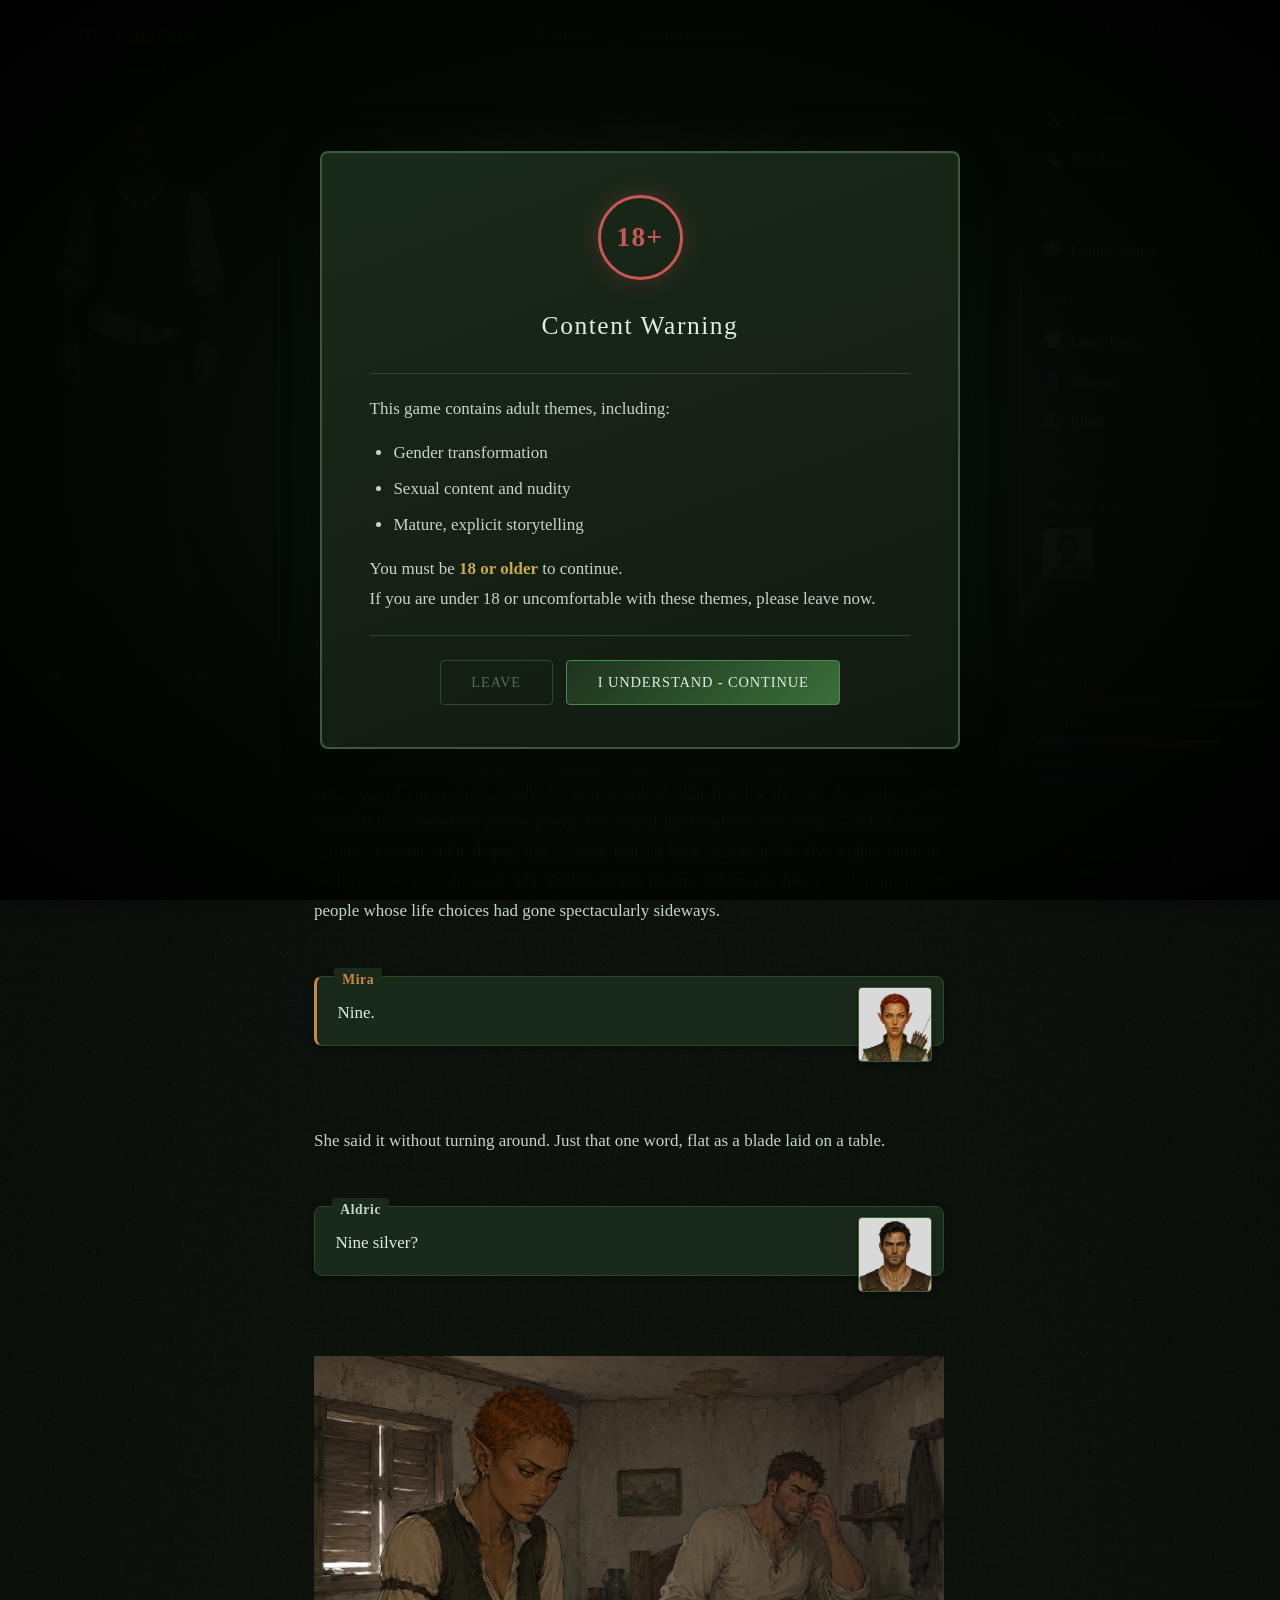
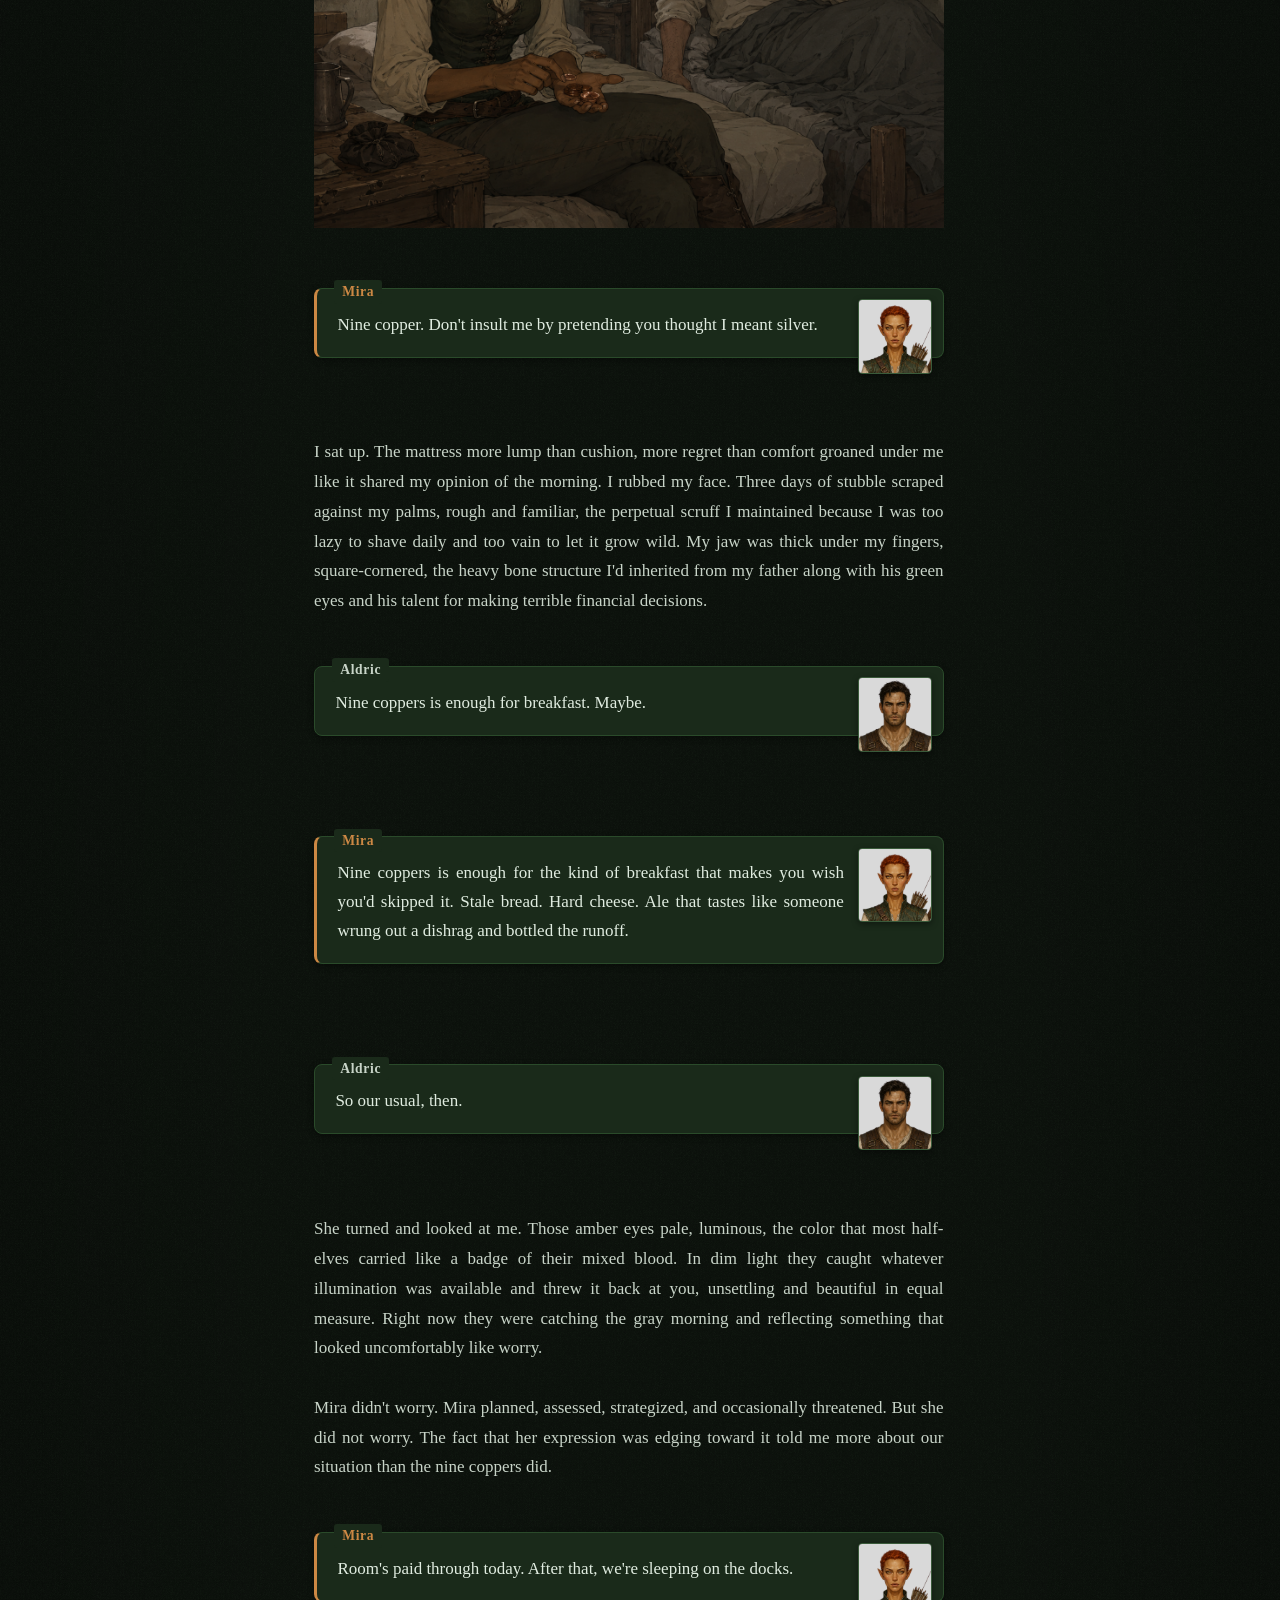
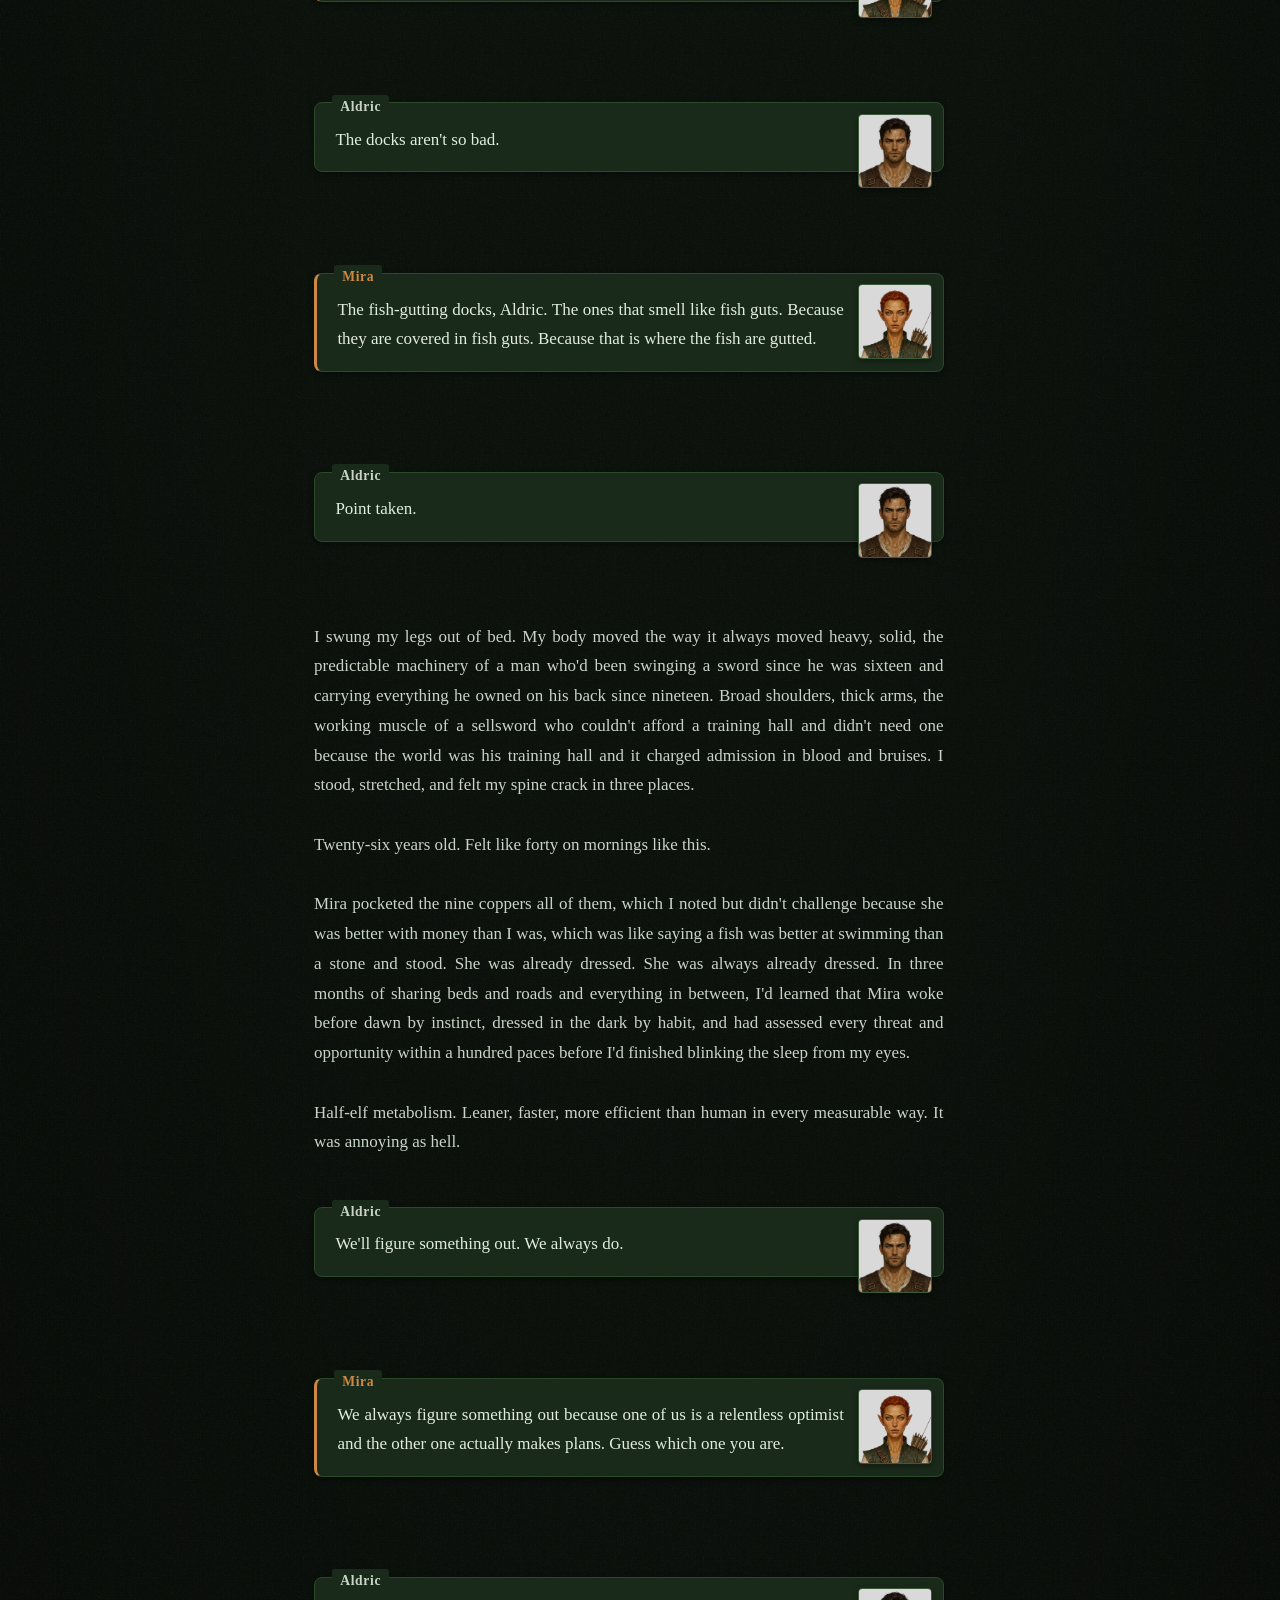
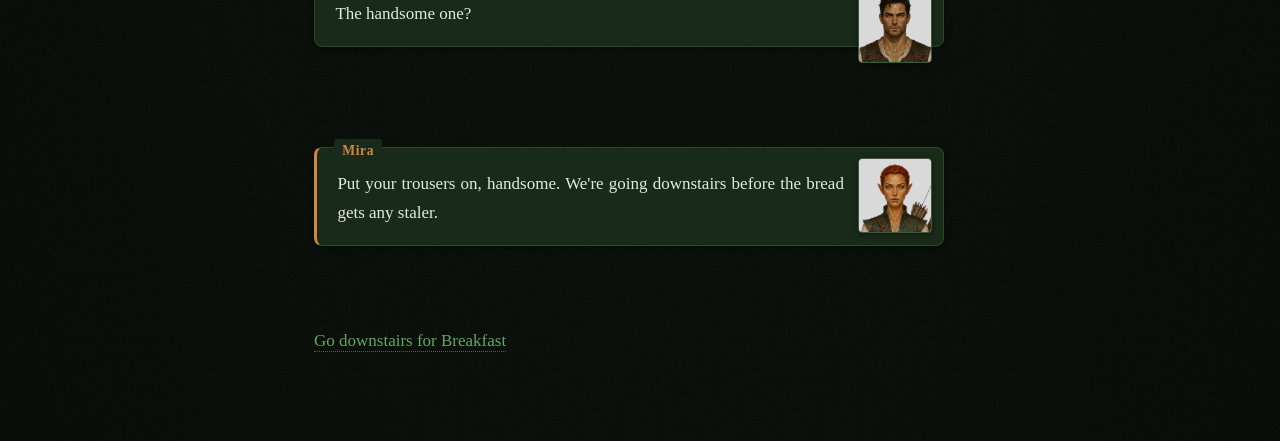
==== the-long-hunt-v0.0.2.html @ b0b20d33 "all" ====
<!DOCTYPE html>
<html data-init="no-js">
<head>
<meta charset="UTF-8" />
<title>The Long Hunt</title>
<meta name="viewport" content="width=device-width,initial-scale=1" />
<meta name="application-name" content="SugarCube" />
<meta name="version" content="2.37.3" />
<!--

SugarCube (v2.37.3): A free (gratis and libre) story format.

Copyright © 2013–2021 Thomas Michael Edwards <thomasmedwards@gmail.com>.
All rights reserved.

Redistribution and use in source and binary forms, with or without
modification, are permitted provided that the following conditions are met:

1. Redistributions of source code must retain the above copyright notice, this
   list of conditions and the following disclaimer.
2. Redistributions in binary form must reproduce the above copyright notice,
   this list of conditions and the following disclaimer in the documentation
   and/or other materials provided with the distribution.

THIS SOFTWARE IS PROVIDED BY THE COPYRIGHT HOLDERS AND CONTRIBUTORS "AS IS" AND
ANY EXPRESS OR IMPLIED WARRANTIES, INCLUDING, BUT NOT LIMITED TO, THE IMPLIED
WARRANTIES OF MERCHANTABILITY AND FITNESS FOR A PARTICULAR PURPOSE ARE
DISCLAIMED. IN NO EVENT SHALL THE COPYRIGHT OWNER OR CONTRIBUTORS BE LIABLE FOR
ANY DIRECT, INDIRECT, INCIDENTAL, SPECIAL, EXEMPLARY, OR CONSEQUENTIAL DAMAGES
(INCLUDING, BUT NOT LIMITED TO, PROCUREMENT OF SUBSTITUTE GOODS OR SERVICES;
LOSS OF USE, DATA, OR PROFITS; OR BUSINESS INTERRUPTION) HOWEVER CAUSED AND
ON ANY THEORY OF LIABILITY, WHETHER IN CONTRACT, STRICT LIABILITY, OR TORT
(INCLUDING NEGLIGENCE OR OTHERWISE) ARISING IN ANY WAY OUT OF THE USE OF THIS
SOFTWARE, EVEN IF ADVISED OF THE POSSIBILITY OF SUCH DAMAGE.

-->
<script id="script-libraries" type="text/javascript">
if(document.head&&document.addEventListener&&document.querySelector&&Object.create&&Object.freeze&&JSON){document.documentElement.setAttribute("data-init", "loading");
/*! @source http://purl.eligrey.com/github/classList.js/blob/1.2.20171210/classList.js */
"document"in self&&("classList"in document.createElement("_")&&(!document.createElementNS||"classList"in document.createElementNS("http://www.w3.org/2000/svg","g"))||!function(t){"use strict";if("Element"in t){var e="classList",n="prototype",i=t.Element[n],s=Object,r=String[n].trim||function(){return this.replace(/^\s+|\s+$/g,"")},o=Array[n].indexOf||function(t){for(var e=0,n=this.length;n>e;e++)if(e in this&&this[e]===t)return e;return-1},c=function(t,e){this.name=t,this.code=DOMException[t],this.message=e},a=function(t,e){if(""===e)throw new c("SYNTAX_ERR","The token must not be empty.");if(/\s/.test(e))throw new c("INVALID_CHARACTER_ERR","The token must not contain space characters.");return o.call(t,e)},l=function(t){for(var e=r.call(t.getAttribute("class")||""),n=e?e.split(/\s+/):[],i=0,s=n.length;s>i;i++)this.push(n[i]);this._updateClassName=function(){t.setAttribute("class",this.toString())}},u=l[n]=[],h=function(){return new l(this)};if(c[n]=Error[n],u.item=function(t){return this[t]||null},u.contains=function(t){return~a(this,t+"")},u.add=function(){var t,e=arguments,n=0,i=e.length,s=!1;do t=e[n]+"",~a(this,t)||(this.push(t),s=!0);while(++n<i);s&&this._updateClassName()},u.remove=function(){var t,e,n=arguments,i=0,s=n.length,r=!1;do for(t=n[i]+"",e=a(this,t);~e;)this.splice(e,1),r=!0,e=a(this,t);while(++i<s);r&&this._updateClassName()},u.toggle=function(t,e){var n=this.contains(t),i=n?e!==!0&&"remove":e!==!1&&"add";return i&&this[i](t),e===!0||e===!1?e:!n},u.replace=function(t,e){var n=a(t+"");~n&&(this.splice(n,1,e),this._updateClassName())},u.toString=function(){return this.join(" ")},s.defineProperty){var f={get:h,enumerable:!0,configurable:!0};try{s.defineProperty(i,e,f)}catch(p){void 0!==p.number&&-2146823252!==p.number||(f.enumerable=!1,s.defineProperty(i,e,f))}}else s[n].__defineGetter__&&i.__defineGetter__(e,h)}}(self),function(){"use strict";var t=document.createElement("_");if(t.classList.add("c1","c2"),!t.classList.contains("c2")){var e=function(t){var e=DOMTokenList.prototype[t];DOMTokenList.prototype[t]=function(t){var n,i=arguments.length;for(n=0;i>n;n++)t=arguments[n],e.call(this,t)}};e("add"),e("remove")}if(t.classList.toggle("c3",!1),t.classList.contains("c3")){var n=DOMTokenList.prototype.toggle;DOMTokenList.prototype.toggle=function(t,e){return 1 in arguments&&!this.contains(t)==!e?e:n.call(this,t)}}"replace"in document.createElement("_").classList||(DOMTokenList.prototype.replace=function(t,e){var n=this.toString().split(" "),i=n.indexOf(t+"");~i&&(n=n.slice(i),this.remove.apply(this,n),this.add(e),this.add.apply(this,n.slice(1)))}),t=null}());
/*!
 * https://github.com/es-shims/es5-shim
 * @license es5-shim Copyright 2009-2020 by contributors, MIT License
 * see https://github.com/es-shims/es5-shim/blob/v4.5.14/LICENSE
 */
(function(t,r){"use strict";if(typeof define==="function"&&define.amd){define(r)}else if(typeof exports==="object"){module.exports=r()}else{t.returnExports=r()}})(this,function(){var t=Array;var r=t.prototype;var e=Object;var n=e.prototype;var i=Function;var a=i.prototype;var o=String;var f=o.prototype;var u=Number;var l=u.prototype;var s=r.slice;var c=r.splice;var v=r.push;var h=r.unshift;var p=r.concat;var y=r.join;var d=a.call;var g=a.apply;var w=Math.max;var b=Math.min;var T=n.toString;var m=typeof Symbol==="function"&&typeof Symbol.toStringTag==="symbol";var D;var S=Function.prototype.toString,x=/^\s*class /,O=function isES6ClassFn(t){try{var r=S.call(t);var e=r.replace(/\/\/.*\n/g,"");var n=e.replace(/\/\*[.\s\S]*\*\//g,"");var i=n.replace(/\n/gm," ").replace(/ {2}/g," ");return x.test(i)}catch(a){return false}},E=function tryFunctionObject(t){try{if(O(t)){return false}S.call(t);return true}catch(r){return false}},j="[object Function]",I="[object GeneratorFunction]",D=function isCallable(t){if(!t){return false}if(typeof t!=="function"&&typeof t!=="object"){return false}if(m){return E(t)}if(O(t)){return false}var r=T.call(t);return r===j||r===I};var M;var U=RegExp.prototype.exec,$=function tryRegexExec(t){try{U.call(t);return true}catch(r){return false}},F="[object RegExp]";M=function isRegex(t){if(typeof t!=="object"){return false}return m?$(t):T.call(t)===F};var N;var C=String.prototype.valueOf,k=function tryStringObject(t){try{C.call(t);return true}catch(r){return false}},A="[object String]";N=function isString(t){if(typeof t==="string"){return true}if(typeof t!=="object"){return false}return m?k(t):T.call(t)===A};var R=e.defineProperty&&function(){try{var t={};e.defineProperty(t,"x",{enumerable:false,value:t});for(var r in t){return false}return t.x===t}catch(n){return false}}();var P=function(t){var r;if(R){r=function(t,r,n,i){if(!i&&r in t){return}e.defineProperty(t,r,{configurable:true,enumerable:false,writable:true,value:n})}}else{r=function(t,r,e,n){if(!n&&r in t){return}t[r]=e}}return function defineProperties(e,n,i){for(var a in n){if(t.call(n,a)){r(e,a,n[a],i)}}}}(n.hasOwnProperty);var J=function isPrimitive(t){var r=typeof t;return t===null||r!=="object"&&r!=="function"};var Y=u.isNaN||function isActualNaN(t){return t!==t};var z={ToInteger:function ToInteger(t){var r=+t;if(Y(r)){r=0}else if(r!==0&&r!==1/0&&r!==-(1/0)){r=(r>0||-1)*Math.floor(Math.abs(r))}return r},ToPrimitive:function ToPrimitive(t){var r,e,n;if(J(t)){return t}e=t.valueOf;if(D(e)){r=e.call(t);if(J(r)){return r}}n=t.toString;if(D(n)){r=n.call(t);if(J(r)){return r}}throw new TypeError},ToObject:function(t){if(t==null){throw new TypeError("can't convert "+t+" to object")}return e(t)},ToUint32:function ToUint32(t){return t>>>0}};var Z=function Empty(){};P(a,{bind:function bind(t){var r=this;if(!D(r)){throw new TypeError("Function.prototype.bind called on incompatible "+r)}var n=s.call(arguments,1);var a;var o=function(){if(this instanceof a){var i=g.call(r,this,p.call(n,s.call(arguments)));if(e(i)===i){return i}return this}else{return g.call(r,t,p.call(n,s.call(arguments)))}};var f=w(0,r.length-n.length);var u=[];for(var l=0;l<f;l++){v.call(u,"$"+l)}a=i("binder","return function ("+y.call(u,",")+"){ return binder.apply(this, arguments); }")(o);if(r.prototype){Z.prototype=r.prototype;a.prototype=new Z;Z.prototype=null}return a}});var G=d.bind(n.hasOwnProperty);var H=d.bind(n.toString);var W=d.bind(s);var B=g.bind(s);if(typeof document==="object"&&document&&document.documentElement){try{W(document.documentElement.childNodes)}catch(X){var L=W;var q=B;W=function arraySliceIE(t){var r=[];var e=t.length;while(e-- >0){r[e]=t[e]}return q(r,L(arguments,1))};B=function arraySliceApplyIE(t,r){return q(W(t),r)}}}var K=d.bind(f.slice);var Q=d.bind(f.split);var V=d.bind(f.indexOf);var _=d.bind(v);var tt=d.bind(n.propertyIsEnumerable);var rt=d.bind(r.sort);var et=t.isArray||function isArray(t){return H(t)==="[object Array]"};var nt=[].unshift(0)!==1;P(r,{unshift:function(){h.apply(this,arguments);return this.length}},nt);P(t,{isArray:et});var it=e("a");var at=it[0]!=="a"||!(0 in it);var ot=function properlyBoxed(t){var r=true;var e=true;var n=false;if(t){try{t.call("foo",function(t,e,n){if(typeof n!=="object"){r=false}});t.call([1],function(){"use strict";e=typeof this==="string"},"x")}catch(i){n=true}}return!!t&&!n&&r&&e};P(r,{forEach:function forEach(t){var r=z.ToObject(this);var e=at&&N(this)?Q(this,""):r;var n=-1;var i=z.ToUint32(e.length);var a;if(arguments.length>1){a=arguments[1]}if(!D(t)){throw new TypeError("Array.prototype.forEach callback must be a function")}while(++n<i){if(n in e){if(typeof a==="undefined"){t(e[n],n,r)}else{t.call(a,e[n],n,r)}}}}},!ot(r.forEach));P(r,{map:function map(r){var e=z.ToObject(this);var n=at&&N(this)?Q(this,""):e;var i=z.ToUint32(n.length);var a=t(i);var o;if(arguments.length>1){o=arguments[1]}if(!D(r)){throw new TypeError("Array.prototype.map callback must be a function")}for(var f=0;f<i;f++){if(f in n){if(typeof o==="undefined"){a[f]=r(n[f],f,e)}else{a[f]=r.call(o,n[f],f,e)}}}return a}},!ot(r.map));P(r,{filter:function filter(t){var r=z.ToObject(this);var e=at&&N(this)?Q(this,""):r;var n=z.ToUint32(e.length);var i=[];var a;var o;if(arguments.length>1){o=arguments[1]}if(!D(t)){throw new TypeError("Array.prototype.filter callback must be a function")}for(var f=0;f<n;f++){if(f in e){a=e[f];if(typeof o==="undefined"?t(a,f,r):t.call(o,a,f,r)){_(i,a)}}}return i}},!ot(r.filter));P(r,{every:function every(t){var r=z.ToObject(this);var e=at&&N(this)?Q(this,""):r;var n=z.ToUint32(e.length);var i;if(arguments.length>1){i=arguments[1]}if(!D(t)){throw new TypeError("Array.prototype.every callback must be a function")}for(var a=0;a<n;a++){if(a in e&&!(typeof i==="undefined"?t(e[a],a,r):t.call(i,e[a],a,r))){return false}}return true}},!ot(r.every));P(r,{some:function some(t){var r=z.ToObject(this);var e=at&&N(this)?Q(this,""):r;var n=z.ToUint32(e.length);var i;if(arguments.length>1){i=arguments[1]}if(!D(t)){throw new TypeError("Array.prototype.some callback must be a function")}for(var a=0;a<n;a++){if(a in e&&(typeof i==="undefined"?t(e[a],a,r):t.call(i,e[a],a,r))){return true}}return false}},!ot(r.some));var ft=false;if(r.reduce){ft=typeof r.reduce.call("es5",function(t,r,e,n){return n})==="object"}P(r,{reduce:function reduce(t){var r=z.ToObject(this);var e=at&&N(this)?Q(this,""):r;var n=z.ToUint32(e.length);if(!D(t)){throw new TypeError("Array.prototype.reduce callback must be a function")}if(n===0&&arguments.length===1){throw new TypeError("reduce of empty array with no initial value")}var i=0;var a;if(arguments.length>=2){a=arguments[1]}else{do{if(i in e){a=e[i++];break}if(++i>=n){throw new TypeError("reduce of empty array with no initial value")}}while(true)}for(;i<n;i++){if(i in e){a=t(a,e[i],i,r)}}return a}},!ft);var ut=false;if(r.reduceRight){ut=typeof r.reduceRight.call("es5",function(t,r,e,n){return n})==="object"}P(r,{reduceRight:function reduceRight(t){var r=z.ToObject(this);var e=at&&N(this)?Q(this,""):r;var n=z.ToUint32(e.length);if(!D(t)){throw new TypeError("Array.prototype.reduceRight callback must be a function")}if(n===0&&arguments.length===1){throw new TypeError("reduceRight of empty array with no initial value")}var i;var a=n-1;if(arguments.length>=2){i=arguments[1]}else{do{if(a in e){i=e[a--];break}if(--a<0){throw new TypeError("reduceRight of empty array with no initial value")}}while(true)}if(a<0){return i}do{if(a in e){i=t(i,e[a],a,r)}}while(a--);return i}},!ut);var lt=r.indexOf&&[0,1].indexOf(1,2)!==-1;P(r,{indexOf:function indexOf(t){var r=at&&N(this)?Q(this,""):z.ToObject(this);var e=z.ToUint32(r.length);if(e===0){return-1}var n=0;if(arguments.length>1){n=z.ToInteger(arguments[1])}n=n>=0?n:w(0,e+n);for(;n<e;n++){if(n in r&&r[n]===t){return n}}return-1}},lt);var st=r.lastIndexOf&&[0,1].lastIndexOf(0,-3)!==-1;P(r,{lastIndexOf:function lastIndexOf(t){var r=at&&N(this)?Q(this,""):z.ToObject(this);var e=z.ToUint32(r.length);if(e===0){return-1}var n=e-1;if(arguments.length>1){n=b(n,z.ToInteger(arguments[1]))}n=n>=0?n:e-Math.abs(n);for(;n>=0;n--){if(n in r&&t===r[n]){return n}}return-1}},st);var ct=function(){var t=[1,2];var r=t.splice();return t.length===2&&et(r)&&r.length===0}();P(r,{splice:function splice(t,r){if(arguments.length===0){return[]}else{return c.apply(this,arguments)}}},!ct);var vt=function(){var t={};r.splice.call(t,0,0,1);return t.length===1}();P(r,{splice:function splice(t,r){if(arguments.length===0){return[]}var e=arguments;this.length=w(z.ToInteger(this.length),0);if(arguments.length>0&&typeof r!=="number"){e=W(arguments);if(e.length<2){_(e,this.length-t)}else{e[1]=z.ToInteger(r)}}return c.apply(this,e)}},!vt);var ht=function(){var r=new t(1e5);r[8]="x";r.splice(1,1);return r.indexOf("x")===7}();var pt=function(){var t=256;var r=[];r[t]="a";r.splice(t+1,0,"b");return r[t]==="a"}();P(r,{splice:function splice(t,r){var e=z.ToObject(this);var n=[];var i=z.ToUint32(e.length);var a=z.ToInteger(t);var f=a<0?w(i+a,0):b(a,i);var u=arguments.length===0?0:arguments.length===1?i-f:b(w(z.ToInteger(r),0),i-f);var l=0;var s;while(l<u){s=o(f+l);if(G(e,s)){n[l]=e[s]}l+=1}var c=W(arguments,2);var v=c.length;var h;if(v<u){l=f;var p=i-u;while(l<p){s=o(l+u);h=o(l+v);if(G(e,s)){e[h]=e[s]}else{delete e[h]}l+=1}l=i;var y=i-u+v;while(l>y){delete e[l-1];l-=1}}else if(v>u){l=i-u;while(l>f){s=o(l+u-1);h=o(l+v-1);if(G(e,s)){e[h]=e[s]}else{delete e[h]}l-=1}}l=f;for(var d=0;d<c.length;++d){e[l]=c[d];l+=1}e.length=i-u+v;return n}},!ht||!pt);var yt=r.join;var dt;try{dt=Array.prototype.join.call("123",",")!=="1,2,3"}catch(X){dt=true}if(dt){P(r,{join:function join(t){var r=typeof t==="undefined"?",":t;return yt.call(N(this)?Q(this,""):this,r)}},dt)}var gt=[1,2].join(undefined)!=="1,2";if(gt){P(r,{join:function join(t){var r=typeof t==="undefined"?",":t;return yt.call(this,r)}},gt)}var wt=function push(t){var r=z.ToObject(this);var e=z.ToUint32(r.length);var n=0;while(n<arguments.length){r[e+n]=arguments[n];n+=1}r.length=e+n;return e+n};var bt=function(){var t={};var r=Array.prototype.push.call(t,undefined);return r!==1||t.length!==1||typeof t[0]!=="undefined"||!G(t,0)}();P(r,{push:function push(t){if(et(this)){return v.apply(this,arguments)}return wt.apply(this,arguments)}},bt);var Tt=function(){var t=[];var r=t.push(undefined);return r!==1||t.length!==1||typeof t[0]!=="undefined"||!G(t,0)}();P(r,{push:wt},Tt);P(r,{slice:function(t,r){var e=N(this)?Q(this,""):this;return B(e,arguments)}},at);var mt=function(){try{[1,2].sort(null)}catch(t){try{[1,2].sort({})}catch(r){return false}}return true}();var Dt=function(){try{[1,2].sort(/a/);return false}catch(t){}return true}();var St=function(){try{[1,2].sort(undefined);return true}catch(t){}return false}();P(r,{sort:function sort(t){if(typeof t==="undefined"){return rt(this)}if(!D(t)){throw new TypeError("Array.prototype.sort callback must be a function")}return rt(this,t)}},mt||!St||!Dt);var xt=!tt({toString:null},"toString");var Ot=tt(function(){},"prototype");var Et=!G("x","0");var jt=function(t){var r=t.constructor;return r&&r.prototype===t};var It={$applicationCache:true,$console:true,$external:true,$frame:true,$frameElement:true,$frames:true,$innerHeight:true,$innerWidth:true,$onmozfullscreenchange:true,$onmozfullscreenerror:true,$outerHeight:true,$outerWidth:true,$pageXOffset:true,$pageYOffset:true,$parent:true,$scrollLeft:true,$scrollTop:true,$scrollX:true,$scrollY:true,$self:true,$webkitIndexedDB:true,$webkitStorageInfo:true,$window:true,$width:true,$height:true,$top:true,$localStorage:true};var Mt=function(){if(typeof window==="undefined"){return false}for(var t in window){try{if(!It["$"+t]&&G(window,t)&&window[t]!==null&&typeof window[t]==="object"){jt(window[t])}}catch(r){return true}}return false}();var Ut=function(t){if(typeof window==="undefined"||!Mt){return jt(t)}try{return jt(t)}catch(r){return false}};var $t=["toString","toLocaleString","valueOf","hasOwnProperty","isPrototypeOf","propertyIsEnumerable","constructor"];var Ft=$t.length;var Nt=function isArguments(t){return H(t)==="[object Arguments]"};var Ct=function isArguments(t){return t!==null&&typeof t==="object"&&typeof t.length==="number"&&t.length>=0&&!et(t)&&D(t.callee)};var kt=Nt(arguments)?Nt:Ct;P(e,{keys:function keys(t){var r=D(t);var e=kt(t);var n=t!==null&&typeof t==="object";var i=n&&N(t);if(!n&&!r&&!e){throw new TypeError("Object.keys called on a non-object")}var a=[];var f=Ot&&r;if(i&&Et||e){for(var u=0;u<t.length;++u){_(a,o(u))}}if(!e){for(var l in t){if(!(f&&l==="prototype")&&G(t,l)){_(a,o(l))}}}if(xt){var s=Ut(t);for(var c=0;c<Ft;c++){var v=$t[c];if(!(s&&v==="constructor")&&G(t,v)){_(a,v)}}}return a}});var At=e.keys&&function(){return e.keys(arguments).length===2}(1,2);var Rt=e.keys&&function(){var t=e.keys(arguments);return arguments.length!==1||t.length!==1||t[0]!==1}(1);var Pt=e.keys;P(e,{keys:function keys(t){if(kt(t)){return Pt(W(t))}else{return Pt(t)}}},!At||Rt);var Jt=new Date(-0xc782b5b342b24).getUTCMonth()!==0;var Yt=new Date(-0x55d318d56a724);var zt=new Date(14496624e5);var Zt=Yt.toUTCString()!=="Mon, 01 Jan -45875 11:59:59 GMT";var Gt;var Ht;var Wt=Yt.getTimezoneOffset();if(Wt<-720){Gt=Yt.toDateString()!=="Tue Jan 02 -45875";Ht=!/^Thu Dec 10 2015 \d\d:\d\d:\d\d GMT[-+]\d\d\d\d(?: |$)/.test(String(zt))}else{Gt=Yt.toDateString()!=="Mon Jan 01 -45875";Ht=!/^Wed Dec 09 2015 \d\d:\d\d:\d\d GMT[-+]\d\d\d\d(?: |$)/.test(String(zt))}var Bt=d.bind(Date.prototype.getFullYear);var Xt=d.bind(Date.prototype.getMonth);var Lt=d.bind(Date.prototype.getDate);var qt=d.bind(Date.prototype.getUTCFullYear);var Kt=d.bind(Date.prototype.getUTCMonth);var Qt=d.bind(Date.prototype.getUTCDate);var Vt=d.bind(Date.prototype.getUTCDay);var _t=d.bind(Date.prototype.getUTCHours);var tr=d.bind(Date.prototype.getUTCMinutes);var rr=d.bind(Date.prototype.getUTCSeconds);var er=d.bind(Date.prototype.getUTCMilliseconds);var nr=["Sun","Mon","Tue","Wed","Thu","Fri","Sat"];var ir=["Jan","Feb","Mar","Apr","May","Jun","Jul","Aug","Sep","Oct","Nov","Dec"];var ar=function daysInMonth(t,r){return Lt(new Date(r,t,0))};P(Date.prototype,{getFullYear:function getFullYear(){if(!this||!(this instanceof Date)){throw new TypeError("this is not a Date object.")}var t=Bt(this);if(t<0&&Xt(this)>11){return t+1}return t},getMonth:function getMonth(){if(!this||!(this instanceof Date)){throw new TypeError("this is not a Date object.")}var t=Bt(this);var r=Xt(this);if(t<0&&r>11){return 0}return r},getDate:function getDate(){if(!this||!(this instanceof Date)){throw new TypeError("this is not a Date object.")}var t=Bt(this);var r=Xt(this);var e=Lt(this);if(t<0&&r>11){if(r===12){return e}var n=ar(0,t+1);return n-e+1}return e},getUTCFullYear:function getUTCFullYear(){if(!this||!(this instanceof Date)){throw new TypeError("this is not a Date object.")}var t=qt(this);if(t<0&&Kt(this)>11){return t+1}return t},getUTCMonth:function getUTCMonth(){if(!this||!(this instanceof Date)){throw new TypeError("this is not a Date object.")}var t=qt(this);var r=Kt(this);if(t<0&&r>11){return 0}return r},getUTCDate:function getUTCDate(){if(!this||!(this instanceof Date)){throw new TypeError("this is not a Date object.")}var t=qt(this);var r=Kt(this);var e=Qt(this);if(t<0&&r>11){if(r===12){return e}var n=ar(0,t+1);return n-e+1}return e}},Jt);P(Date.prototype,{toUTCString:function toUTCString(){if(!this||!(this instanceof Date)){throw new TypeError("this is not a Date object.")}var t=Vt(this);var r=Qt(this);var e=Kt(this);var n=qt(this);var i=_t(this);var a=tr(this);var o=rr(this);return nr[t]+", "+(r<10?"0"+r:r)+" "+ir[e]+" "+n+" "+(i<10?"0"+i:i)+":"+(a<10?"0"+a:a)+":"+(o<10?"0"+o:o)+" GMT"}},Jt||Zt);P(Date.prototype,{toDateString:function toDateString(){if(!this||!(this instanceof Date)){throw new TypeError("this is not a Date object.")}var t=this.getDay();var r=this.getDate();var e=this.getMonth();var n=this.getFullYear();return nr[t]+" "+ir[e]+" "+(r<10?"0"+r:r)+" "+n}},Jt||Gt);if(Jt||Ht){Date.prototype.toString=function toString(){if(!this||!(this instanceof Date)){throw new TypeError("this is not a Date object.")}var t=this.getDay();var r=this.getDate();var e=this.getMonth();var n=this.getFullYear();var i=this.getHours();var a=this.getMinutes();var o=this.getSeconds();var f=this.getTimezoneOffset();var u=Math.floor(Math.abs(f)/60);var l=Math.floor(Math.abs(f)%60);return nr[t]+" "+ir[e]+" "+(r<10?"0"+r:r)+" "+n+" "+(i<10?"0"+i:i)+":"+(a<10?"0"+a:a)+":"+(o<10?"0"+o:o)+" GMT"+(f>0?"-":"+")+(u<10?"0"+u:u)+(l<10?"0"+l:l)};if(R){e.defineProperty(Date.prototype,"toString",{configurable:true,enumerable:false,writable:true})}}var or=-621987552e5;var fr="-000001";var ur=Date.prototype.toISOString&&new Date(or).toISOString().indexOf(fr)===-1;var lr=Date.prototype.toISOString&&new Date(-1).toISOString()!=="1969-12-31T23:59:59.999Z";var sr=d.bind(Date.prototype.getTime);P(Date.prototype,{toISOString:function toISOString(){if(!isFinite(this)||!isFinite(sr(this))){throw new RangeError("Date.prototype.toISOString called on non-finite value.")}var t=qt(this);var r=Kt(this);t+=Math.floor(r/12);r=(r%12+12)%12;var e=[r+1,Qt(this),_t(this),tr(this),rr(this)];t=(t<0?"-":t>9999?"+":"")+K("00000"+Math.abs(t),0<=t&&t<=9999?-4:-6);for(var n=0;n<e.length;++n){e[n]=K("00"+e[n],-2)}return t+"-"+W(e,0,2).join("-")+"T"+W(e,2).join(":")+"."+K("000"+er(this),-3)+"Z"}},ur||lr);var cr=function(){try{return Date.prototype.toJSON&&new Date(NaN).toJSON()===null&&new Date(or).toJSON().indexOf(fr)!==-1&&Date.prototype.toJSON.call({toISOString:function(){return true}})}catch(t){return false}}();if(!cr){Date.prototype.toJSON=function toJSON(t){var r=e(this);var n=z.ToPrimitive(r);if(typeof n==="number"&&!isFinite(n)){return null}var i=r.toISOString;if(!D(i)){throw new TypeError("toISOString property is not callable")}return i.call(r)}}var vr=Date.parse("+033658-09-27T01:46:40.000Z")===1e15;var hr=!isNaN(Date.parse("2012-04-04T24:00:00.500Z"))||!isNaN(Date.parse("2012-11-31T23:59:59.000Z"))||!isNaN(Date.parse("2012-12-31T23:59:60.000Z"));var pr=isNaN(Date.parse("2000-01-01T00:00:00.000Z"));if(pr||hr||!vr){var yr=Math.pow(2,31)-1;var dr=Y(new Date(1970,0,1,0,0,0,yr+1).getTime());Date=function(t){var r=function Date(e,n,i,a,f,u,l){var s=arguments.length;var c;if(this instanceof t){var v=u;var h=l;if(dr&&s>=7&&l>yr){var p=Math.floor(l/yr)*yr;var y=Math.floor(p/1e3);v+=y;h-=y*1e3}c=s===1&&o(e)===e?new t(r.parse(e)):s>=7?new t(e,n,i,a,f,v,h):s>=6?new t(e,n,i,a,f,v):s>=5?new t(e,n,i,a,f):s>=4?new t(e,n,i,a):s>=3?new t(e,n,i):s>=2?new t(e,n):s>=1?new t(e instanceof t?+e:e):new t}else{c=t.apply(this,arguments)}if(!J(c)){P(c,{constructor:r},true)}return c};var e=new RegExp("^"+"(\\d{4}|[+-]\\d{6})"+"(?:-(\\d{2})"+"(?:-(\\d{2})"+"(?:"+"T(\\d{2})"+":(\\d{2})"+"(?:"+":(\\d{2})"+"(?:(\\.\\d{1,}))?"+")?"+"("+"Z|"+"(?:"+"([-+])"+"(\\d{2})"+":(\\d{2})"+")"+")?)?)?)?"+"$");var n=[0,31,59,90,120,151,181,212,243,273,304,334,365];var i=function dayFromMonth(t,r){var e=r>1?1:0;return n[r]+Math.floor((t-1969+e)/4)-Math.floor((t-1901+e)/100)+Math.floor((t-1601+e)/400)+365*(t-1970)};var a=function toUTC(r){var e=0;var n=r;if(dr&&n>yr){var i=Math.floor(n/yr)*yr;var a=Math.floor(i/1e3);e+=a;n-=a*1e3}return u(new t(1970,0,1,0,0,e,n))};for(var f in t){if(G(t,f)){r[f]=t[f]}}P(r,{now:t.now,UTC:t.UTC},true);r.prototype=t.prototype;P(r.prototype,{constructor:r},true);var l=function parse(r){var n=e.exec(r);if(n){var o=u(n[1]),f=u(n[2]||1)-1,l=u(n[3]||1)-1,s=u(n[4]||0),c=u(n[5]||0),v=u(n[6]||0),h=Math.floor(u(n[7]||0)*1e3),p=Boolean(n[4]&&!n[8]),y=n[9]==="-"?1:-1,d=u(n[10]||0),g=u(n[11]||0),w;var b=c>0||v>0||h>0;if(s<(b?24:25)&&c<60&&v<60&&h<1e3&&f>-1&&f<12&&d<24&&g<60&&l>-1&&l<i(o,f+1)-i(o,f)){w=((i(o,f)+l)*24+s+d*y)*60;w=((w+c+g*y)*60+v)*1e3+h;if(p){w=a(w)}if(-864e13<=w&&w<=864e13){return w}}return NaN}return t.parse.apply(this,arguments)};P(r,{parse:l});return r}(Date)}if(!Date.now){Date.now=function now(){return(new Date).getTime()}}var gr=l.toFixed&&(8e-5.toFixed(3)!=="0.000"||.9.toFixed(0)!=="1"||1.255.toFixed(2)!=="1.25"||(1000000000000000128).toFixed(0)!=="1000000000000000128");var wr={base:1e7,size:6,data:[0,0,0,0,0,0],multiply:function multiply(t,r){var e=-1;var n=r;while(++e<wr.size){n+=t*wr.data[e];wr.data[e]=n%wr.base;n=Math.floor(n/wr.base)}},divide:function divide(t){var r=wr.size;var e=0;while(--r>=0){e+=wr.data[r];wr.data[r]=Math.floor(e/t);e=e%t*wr.base}},numToString:function numToString(){var t=wr.size;var r="";while(--t>=0){if(r!==""||t===0||wr.data[t]!==0){var e=o(wr.data[t]);if(r===""){r=e}else{r+=K("0000000",0,7-e.length)+e}}}return r},pow:function pow(t,r,e){return r===0?e:r%2===1?pow(t,r-1,e*t):pow(t*t,r/2,e)},log:function log(t){var r=0;var e=t;while(e>=4096){r+=12;e/=4096}while(e>=2){r+=1;e/=2}return r}};var br=function toFixed(t){var r,e,n,i,a,f,l,s;r=u(t);r=Y(r)?0:Math.floor(r);if(r<0||r>20){throw new RangeError("Number.toFixed called with invalid number of decimals")}e=u(this);if(Y(e)){return"NaN"}if(e<=-1e21||e>=1e21){return o(e)}n="";if(e<0){n="-";e=-e}i="0";if(e>1e-21){a=wr.log(e*wr.pow(2,69,1))-69;f=a<0?e*wr.pow(2,-a,1):e/wr.pow(2,a,1);f*=4503599627370496;a=52-a;if(a>0){wr.multiply(0,f);l=r;while(l>=7){wr.multiply(1e7,0);l-=7}wr.multiply(wr.pow(10,l,1),0);l=a-1;while(l>=23){wr.divide(1<<23);l-=23}wr.divide(1<<l);wr.multiply(1,1);wr.divide(2);i=wr.numToString()}else{wr.multiply(0,f);wr.multiply(1<<-a,0);i=wr.numToString()+K("0.00000000000000000000",2,2+r)}}if(r>0){s=i.length;if(s<=r){i=n+K("0.0000000000000000000",0,r-s+2)+i}else{i=n+K(i,0,s-r)+"."+K(i,s-r)}}else{i=n+i}return i};P(l,{toFixed:br},gr);var Tr=function(){try{return 1..toPrecision(undefined)==="1"}catch(t){return true}}();var mr=l.toPrecision;P(l,{toPrecision:function toPrecision(t){return typeof t==="undefined"?mr.call(this):mr.call(this,t)}},Tr);if("ab".split(/(?:ab)*/).length!==2||".".split(/(.?)(.?)/).length!==4||"tesst".split(/(s)*/)[1]==="t"||"test".split(/(?:)/,-1).length!==4||"".split(/.?/).length||".".split(/()()/).length>1){(function(){var t=typeof/()??/.exec("")[1]==="undefined";var r=Math.pow(2,32)-1;f.split=function(e,n){var i=String(this);if(typeof e==="undefined"&&n===0){return[]}if(!M(e)){return Q(this,e,n)}var a=[];var o=(e.ignoreCase?"i":"")+(e.multiline?"m":"")+(e.unicode?"u":"")+(e.sticky?"y":""),f=0,u,l,s,c;var h=new RegExp(e.source,o+"g");if(!t){u=new RegExp("^"+h.source+"$(?!\\s)",o)}var p=typeof n==="undefined"?r:z.ToUint32(n);l=h.exec(i);while(l){s=l.index+l[0].length;if(s>f){_(a,K(i,f,l.index));if(!t&&l.length>1){l[0].replace(u,function(){for(var t=1;t<arguments.length-2;t++){if(typeof arguments[t]==="undefined"){l[t]=void 0}}})}if(l.length>1&&l.index<i.length){v.apply(a,W(l,1))}c=l[0].length;f=s;if(a.length>=p){break}}if(h.lastIndex===l.index){h.lastIndex++}l=h.exec(i)}if(f===i.length){if(c||!h.test("")){_(a,"")}}else{_(a,K(i,f))}return a.length>p?W(a,0,p):a}})()}else if("0".split(void 0,0).length){f.split=function split(t,r){if(typeof t==="undefined"&&r===0){return[]}return Q(this,t,r)}}var Dr=f.replace;var Sr=function(){var t=[];"x".replace(/x(.)?/g,function(r,e){_(t,e)});return t.length===1&&typeof t[0]==="undefined"}();if(!Sr){f.replace=function replace(t,r){var e=D(r);var n=M(t)&&/\)[*?]/.test(t.source);if(!e||!n){return Dr.call(this,t,r)}else{var i=function(e){var n=arguments.length;var i=t.lastIndex;t.lastIndex=0;var a=t.exec(e)||[];t.lastIndex=i;_(a,arguments[n-2],arguments[n-1]);return r.apply(this,a)};return Dr.call(this,t,i)}}}var xr=f.substr;var Or="".substr&&"0b".substr(-1)!=="b";P(f,{substr:function substr(t,r){var e=t;if(t<0){e=w(this.length+t,0)}return xr.call(this,e,r)}},Or);var Er="\t\n\x0B\f\r \xa0\u1680\u2000\u2001\u2002\u2003"+"\u2004\u2005\u2006\u2007\u2008\u2009\u200a\u202f\u205f\u3000\u2028"+"\u2029\ufeff";var jr="\u200b";var Ir="["+Er+"]";var Mr=new RegExp("^"+Ir+Ir+"*");var Ur=new RegExp(Ir+Ir+"*$");var $r=f.trim&&(Er.trim()||!jr.trim());P(f,{trim:function trim(){if(typeof this==="undefined"||this===null){throw new TypeError("can't convert "+this+" to object")}return o(this).replace(Mr,"").replace(Ur,"")}},$r);var Fr=d.bind(String.prototype.trim);var Nr=f.lastIndexOf&&"abc\u3042\u3044".lastIndexOf("\u3042\u3044",2)!==-1;P(f,{lastIndexOf:function lastIndexOf(t){if(typeof this==="undefined"||this===null){throw new TypeError("can't convert "+this+" to object")}var r=o(this);var e=o(t);var n=arguments.length>1?u(arguments[1]):NaN;var i=Y(n)?Infinity:z.ToInteger(n);var a=b(w(i,0),r.length);var f=e.length;var l=a+f;while(l>0){l=w(0,l-f);var s=V(K(r,l,a+f),e);if(s!==-1){return l+s}}return-1}},Nr);var Cr=f.lastIndexOf;P(f,{lastIndexOf:function lastIndexOf(t){return Cr.apply(this,arguments)}},f.lastIndexOf.length!==1);if(parseInt(Er+"08")!==8||parseInt(Er+"0x16")!==22){parseInt=function(t){var r=/^[-+]?0[xX]/;return function parseInt(e,n){if(typeof e==="symbol"){""+e}var i=Fr(String(e));var a=u(n)||(r.test(i)?16:10);return t(i,a)}}(parseInt)}if(1/parseFloat("-0")!==-Infinity){parseFloat=function(t){return function parseFloat(r){var e=Fr(String(r));var n=t(e);return n===0&&K(e,0,1)==="-"?-0:n}}(parseFloat)}if(String(new RangeError("test"))!=="RangeError: test"){var kr=function toString(){if(typeof this==="undefined"||this===null){throw new TypeError("can't convert "+this+" to object")}var t=this.name;if(typeof t==="undefined"){t="Error"}else if(typeof t!=="string"){t=o(t)}var r=this.message;if(typeof r==="undefined"){r=""}else if(typeof r!=="string"){r=o(r)}if(!t){return r}if(!r){return t}return t+": "+r};Error.prototype.toString=kr}if(R){var Ar=function(t,r){if(tt(t,r)){var e=Object.getOwnPropertyDescriptor(t,r);if(e.configurable){e.enumerable=false;Object.defineProperty(t,r,e)}}};Ar(Error.prototype,"message");if(Error.prototype.message!==""){Error.prototype.message=""}Ar(Error.prototype,"name")}if(String(/a/gim)!=="/a/gim"){var Rr=function toString(){var t="/"+this.source+"/";if(this.global){t+="g"}if(this.ignoreCase){t+="i"}if(this.multiline){t+="m"}return t};RegExp.prototype.toString=Rr}});
/*!
 * https://github.com/paulmillr/es6-shim
 * @license es6-shim Copyright 2013-2016 by Paul Miller (http://paulmillr.com)
 *   and contributors,  MIT License
 * es6-shim: v0.35.4
 * see https://github.com/paulmillr/es6-shim/blob/0.35.4/LICENSE
 * Details and documentation:
 * https://github.com/paulmillr/es6-shim/
 */
(function(e,t){if(typeof define==="function"&&define.amd){define(t)}else if(typeof exports==="object"){module.exports=t()}else{e.returnExports=t()}})(this,function(){"use strict";var e=Function.call.bind(Function.apply);var t=Function.call.bind(Function.call);var r=Array.isArray;var n=Object.keys;var o=function notThunker(t){return function notThunk(){return!e(t,this,arguments)}};var i=function(e){try{e();return false}catch(t){return true}};var a=function valueOrFalseIfThrows(e){try{return e()}catch(t){return false}};var u=o(i);var f=function(){return!i(function(){return Object.defineProperty({},"x",{get:function(){}})})};var s=!!Object.defineProperty&&f();var c=function foo(){}.name==="foo";var l=Function.call.bind(Array.prototype.forEach);var p=Function.call.bind(Array.prototype.reduce);var v=Function.call.bind(Array.prototype.filter);var y=Function.call.bind(Array.prototype.some);var h=function(e,t,r,n){if(!n&&t in e){return}if(s){Object.defineProperty(e,t,{configurable:true,enumerable:false,writable:true,value:r})}else{e[t]=r}};var b=function(e,t,r){l(n(t),function(n){var o=t[n];h(e,n,o,!!r)})};var g=Function.call.bind(Object.prototype.toString);var d=typeof/abc/==="function"?function IsCallableSlow(e){return typeof e==="function"&&g(e)==="[object Function]"}:function IsCallableFast(e){return typeof e==="function"};var m={getter:function(e,t,r){if(!s){throw new TypeError("getters require true ES5 support")}Object.defineProperty(e,t,{configurable:true,enumerable:false,get:r})},proxy:function(e,t,r){if(!s){throw new TypeError("getters require true ES5 support")}var n=Object.getOwnPropertyDescriptor(e,t);Object.defineProperty(r,t,{configurable:n.configurable,enumerable:n.enumerable,get:function getKey(){return e[t]},set:function setKey(r){e[t]=r}})},redefine:function(e,t,r){if(s){var n=Object.getOwnPropertyDescriptor(e,t);n.value=r;Object.defineProperty(e,t,n)}else{e[t]=r}},defineByDescriptor:function(e,t,r){if(s){Object.defineProperty(e,t,r)}else if("value"in r){e[t]=r.value}},preserveToString:function(e,t){if(t&&d(t.toString)){h(e,"toString",t.toString.bind(t),true)}}};var O=Object.create||function(e,t){var r=function Prototype(){};r.prototype=e;var o=new r;if(typeof t!=="undefined"){n(t).forEach(function(e){m.defineByDescriptor(o,e,t[e])})}return o};var w=function(e,t){if(!Object.setPrototypeOf){return false}return a(function(){var r=function Subclass(t){var r=new e(t);Object.setPrototypeOf(r,Subclass.prototype);return r};Object.setPrototypeOf(r,e);r.prototype=O(e.prototype,{constructor:{value:r}});return t(r)})};var j=function(){if(typeof self!=="undefined"){return self}if(typeof window!=="undefined"){return window}if(typeof global!=="undefined"){return global}throw new Error("unable to locate global object")};var S=j();var T=S.isFinite;var I=Function.call.bind(String.prototype.indexOf);var E=Function.apply.bind(Array.prototype.indexOf);var P=Function.call.bind(Array.prototype.concat);var C=Function.call.bind(String.prototype.slice);var M=Function.call.bind(Array.prototype.push);var x=Function.apply.bind(Array.prototype.push);var N=Function.call.bind(Array.prototype.shift);var A=Math.max;var R=Math.min;var _=Math.floor;var k=Math.abs;var L=Math.exp;var F=Math.log;var D=Math.sqrt;var z=Function.call.bind(Object.prototype.hasOwnProperty);var q;var W=function(){};var G=S.Map;var H=G&&G.prototype["delete"];var V=G&&G.prototype.get;var B=G&&G.prototype.has;var U=G&&G.prototype.set;var $=S.Symbol||{};var J=$.species||"@@species";var X=Number.isNaN||function isNaN(e){return e!==e};var K=Number.isFinite||function isFinite(e){return typeof e==="number"&&T(e)};var Z=d(Math.sign)?Math.sign:function sign(e){var t=Number(e);if(t===0){return t}if(X(t)){return t}return t<0?-1:1};var Y=function log1p(e){var t=Number(e);if(t<-1||X(t)){return NaN}if(t===0||t===Infinity){return t}if(t===-1){return-Infinity}return 1+t-1===0?t:t*(F(1+t)/(1+t-1))};var Q=function isArguments(e){return g(e)==="[object Arguments]"};var ee=function isArguments(e){return e!==null&&typeof e==="object"&&typeof e.length==="number"&&e.length>=0&&g(e)!=="[object Array]"&&g(e.callee)==="[object Function]"};var te=Q(arguments)?Q:ee;var re={primitive:function(e){return e===null||typeof e!=="function"&&typeof e!=="object"},string:function(e){return g(e)==="[object String]"},regex:function(e){return g(e)==="[object RegExp]"},symbol:function(e){return typeof S.Symbol==="function"&&typeof e==="symbol"}};var ne=function overrideNative(e,t,r){var n=e[t];h(e,t,r,true);m.preserveToString(e[t],n)};var oe=typeof $==="function"&&typeof $["for"]==="function"&&re.symbol($());var ie=re.symbol($.iterator)?$.iterator:"_es6-shim iterator_";if(S.Set&&typeof(new S.Set)["@@iterator"]==="function"){ie="@@iterator"}if(!S.Reflect){h(S,"Reflect",{},true)}var ae=S.Reflect;var ue=String;var fe=typeof document==="undefined"||!document?null:document.all;var se=fe==null?function isNullOrUndefined(e){return e==null}:function isNullOrUndefinedAndNotDocumentAll(e){return e==null&&e!==fe};var ce={Call:function Call(t,r){var n=arguments.length>2?arguments[2]:[];if(!ce.IsCallable(t)){throw new TypeError(t+" is not a function")}return e(t,r,n)},RequireObjectCoercible:function(e,t){if(se(e)){throw new TypeError(t||"Cannot call method on "+e)}return e},TypeIsObject:function(e){if(e===void 0||e===null||e===true||e===false){return false}return typeof e==="function"||typeof e==="object"||e===fe},ToObject:function(e,t){return Object(ce.RequireObjectCoercible(e,t))},IsCallable:d,IsConstructor:function(e){return ce.IsCallable(e)},ToInt32:function(e){return ce.ToNumber(e)>>0},ToUint32:function(e){return ce.ToNumber(e)>>>0},ToNumber:function(e){if(g(e)==="[object Symbol]"){throw new TypeError("Cannot convert a Symbol value to a number")}return+e},ToInteger:function(e){var t=ce.ToNumber(e);if(X(t)){return 0}if(t===0||!K(t)){return t}return(t>0?1:-1)*_(k(t))},ToLength:function(e){var t=ce.ToInteger(e);if(t<=0){return 0}if(t>Number.MAX_SAFE_INTEGER){return Number.MAX_SAFE_INTEGER}return t},SameValue:function(e,t){if(e===t){if(e===0){return 1/e===1/t}return true}return X(e)&&X(t)},SameValueZero:function(e,t){return e===t||X(e)&&X(t)},IsIterable:function(e){return ce.TypeIsObject(e)&&(typeof e[ie]!=="undefined"||te(e))},GetIterator:function(e){if(te(e)){return new q(e,"value")}var t=ce.GetMethod(e,ie);if(!ce.IsCallable(t)){throw new TypeError("value is not an iterable")}var r=ce.Call(t,e);if(!ce.TypeIsObject(r)){throw new TypeError("bad iterator")}return r},GetMethod:function(e,t){var r=ce.ToObject(e)[t];if(se(r)){return void 0}if(!ce.IsCallable(r)){throw new TypeError("Method not callable: "+t)}return r},IteratorComplete:function(e){return!!e.done},IteratorClose:function(e,t){var r=ce.GetMethod(e,"return");if(r===void 0){return}var n,o;try{n=ce.Call(r,e)}catch(i){o=i}if(t){return}if(o){throw o}if(!ce.TypeIsObject(n)){throw new TypeError("Iterator's return method returned a non-object.")}},IteratorNext:function(e){var t=arguments.length>1?e.next(arguments[1]):e.next();if(!ce.TypeIsObject(t)){throw new TypeError("bad iterator")}return t},IteratorStep:function(e){var t=ce.IteratorNext(e);var r=ce.IteratorComplete(t);return r?false:t},Construct:function(e,t,r,n){var o=typeof r==="undefined"?e:r;if(!n&&ae.construct){return ae.construct(e,t,o)}var i=o.prototype;if(!ce.TypeIsObject(i)){i=Object.prototype}var a=O(i);var u=ce.Call(e,a,t);return ce.TypeIsObject(u)?u:a},SpeciesConstructor:function(e,t){var r=e.constructor;if(r===void 0){return t}if(!ce.TypeIsObject(r)){throw new TypeError("Bad constructor")}var n=r[J];if(se(n)){return t}if(!ce.IsConstructor(n)){throw new TypeError("Bad @@species")}return n},CreateHTML:function(e,t,r,n){var o=ce.ToString(e);var i="<"+t;if(r!==""){var a=ce.ToString(n);var u=a.replace(/"/g,"&quot;");i+=" "+r+'="'+u+'"'}var f=i+">";var s=f+o;return s+"</"+t+">"},IsRegExp:function IsRegExp(e){if(!ce.TypeIsObject(e)){return false}var t=e[$.match];if(typeof t!=="undefined"){return!!t}return re.regex(e)},ToString:function ToString(e){return ue(e)}};if(s&&oe){var le=function defineWellKnownSymbol(e){if(re.symbol($[e])){return $[e]}var t=$["for"]("Symbol."+e);Object.defineProperty($,e,{configurable:false,enumerable:false,writable:false,value:t});return t};if(!re.symbol($.search)){var pe=le("search");var ve=String.prototype.search;h(RegExp.prototype,pe,function search(e){return ce.Call(ve,e,[this])});var ye=function search(e){var t=ce.RequireObjectCoercible(this);if(!se(e)){var r=ce.GetMethod(e,pe);if(typeof r!=="undefined"){return ce.Call(r,e,[t])}}return ce.Call(ve,t,[ce.ToString(e)])};ne(String.prototype,"search",ye)}if(!re.symbol($.replace)){var he=le("replace");var be=String.prototype.replace;h(RegExp.prototype,he,function replace(e,t){return ce.Call(be,e,[this,t])});var ge=function replace(e,t){var r=ce.RequireObjectCoercible(this);if(!se(e)){var n=ce.GetMethod(e,he);if(typeof n!=="undefined"){return ce.Call(n,e,[r,t])}}return ce.Call(be,r,[ce.ToString(e),t])};ne(String.prototype,"replace",ge)}if(!re.symbol($.split)){var de=le("split");var me=String.prototype.split;h(RegExp.prototype,de,function split(e,t){return ce.Call(me,e,[this,t])});var Oe=function split(e,t){var r=ce.RequireObjectCoercible(this);if(!se(e)){var n=ce.GetMethod(e,de);if(typeof n!=="undefined"){return ce.Call(n,e,[r,t])}}return ce.Call(me,r,[ce.ToString(e),t])};ne(String.prototype,"split",Oe)}var we=re.symbol($.match);var je=we&&function(){var e={};e[$.match]=function(){return 42};return"a".match(e)!==42}();if(!we||je){var Se=le("match");var Te=String.prototype.match;h(RegExp.prototype,Se,function match(e){return ce.Call(Te,e,[this])});var Ie=function match(e){var t=ce.RequireObjectCoercible(this);if(!se(e)){var r=ce.GetMethod(e,Se);if(typeof r!=="undefined"){return ce.Call(r,e,[t])}}return ce.Call(Te,t,[ce.ToString(e)])};ne(String.prototype,"match",Ie)}}var Ee=function wrapConstructor(e,t,r){m.preserveToString(t,e);if(Object.setPrototypeOf){Object.setPrototypeOf(e,t)}if(s){l(Object.getOwnPropertyNames(e),function(n){if(n in W||r[n]){return}m.proxy(e,n,t)})}else{l(Object.keys(e),function(n){if(n in W||r[n]){return}t[n]=e[n]})}t.prototype=e.prototype;m.redefine(e.prototype,"constructor",t)};var Pe=function(){return this};var Ce=function(e){if(s&&!z(e,J)){m.getter(e,J,Pe)}};var Me=function(e,t){var r=t||function iterator(){return this};h(e,ie,r);if(!e[ie]&&re.symbol(ie)){e[ie]=r}};var xe=function createDataProperty(e,t,r){if(s){Object.defineProperty(e,t,{configurable:true,enumerable:true,writable:true,value:r})}else{e[t]=r}};var Ne=function createDataPropertyOrThrow(e,t,r){xe(e,t,r);if(!ce.SameValue(e[t],r)){throw new TypeError("property is nonconfigurable")}};var Ae=function(e,t,r,n){if(!ce.TypeIsObject(e)){throw new TypeError("Constructor requires `new`: "+t.name)}var o=t.prototype;if(!ce.TypeIsObject(o)){o=r}var i=O(o);for(var a in n){if(z(n,a)){var u=n[a];h(i,a,u,true)}}return i};if(String.fromCodePoint&&String.fromCodePoint.length!==1){var Re=String.fromCodePoint;ne(String,"fromCodePoint",function fromCodePoint(e){return ce.Call(Re,this,arguments)})}var _e={fromCodePoint:function fromCodePoint(e){var t=[];var r;for(var n=0,o=arguments.length;n<o;n++){r=Number(arguments[n]);if(!ce.SameValue(r,ce.ToInteger(r))||r<0||r>1114111){throw new RangeError("Invalid code point "+r)}if(r<65536){M(t,String.fromCharCode(r))}else{r-=65536;M(t,String.fromCharCode((r>>10)+55296));M(t,String.fromCharCode(r%1024+56320))}}return t.join("")},raw:function raw(e){var t=ce.ToObject(e,"bad callSite");var r=ce.ToObject(t.raw,"bad raw value");var n=r.length;var o=ce.ToLength(n);if(o<=0){return""}var i=[];var a=0;var u,f,s,c;while(a<o){u=ce.ToString(a);s=ce.ToString(r[u]);M(i,s);if(a+1>=o){break}f=a+1<arguments.length?arguments[a+1]:"";c=ce.ToString(f);M(i,c);a+=1}return i.join("")}};if(String.raw&&String.raw({raw:{0:"x",1:"y",length:2}})!=="xy"){ne(String,"raw",_e.raw)}b(String,_e);var ke=function repeat(e,t){if(t<1){return""}if(t%2){return repeat(e,t-1)+e}var r=repeat(e,t/2);return r+r};var Le=Infinity;var Fe={repeat:function repeat(e){var t=ce.ToString(ce.RequireObjectCoercible(this));var r=ce.ToInteger(e);if(r<0||r>=Le){throw new RangeError("repeat count must be less than infinity and not overflow maximum string size")}return ke(t,r)},startsWith:function startsWith(e){var t=ce.ToString(ce.RequireObjectCoercible(this));if(ce.IsRegExp(e)){throw new TypeError('Cannot call method "startsWith" with a regex')}var r=ce.ToString(e);var n;if(arguments.length>1){n=arguments[1]}var o=A(ce.ToInteger(n),0);return C(t,o,o+r.length)===r},endsWith:function endsWith(e){var t=ce.ToString(ce.RequireObjectCoercible(this));if(ce.IsRegExp(e)){throw new TypeError('Cannot call method "endsWith" with a regex')}var r=ce.ToString(e);var n=t.length;var o;if(arguments.length>1){o=arguments[1]}var i=typeof o==="undefined"?n:ce.ToInteger(o);var a=R(A(i,0),n);return C(t,a-r.length,a)===r},includes:function includes(e){if(ce.IsRegExp(e)){throw new TypeError('"includes" does not accept a RegExp')}var t=ce.ToString(e);var r;if(arguments.length>1){r=arguments[1]}return I(this,t,r)!==-1},codePointAt:function codePointAt(e){var t=ce.ToString(ce.RequireObjectCoercible(this));var r=ce.ToInteger(e);var n=t.length;if(r>=0&&r<n){var o=t.charCodeAt(r);var i=r+1===n;if(o<55296||o>56319||i){return o}var a=t.charCodeAt(r+1);if(a<56320||a>57343){return o}return(o-55296)*1024+(a-56320)+65536}}};if(String.prototype.includes&&"a".includes("a",Infinity)!==false){ne(String.prototype,"includes",Fe.includes)}if(String.prototype.startsWith&&String.prototype.endsWith){var De=i(function(){return"/a/".startsWith(/a/)});var ze=a(function(){return"abc".startsWith("a",Infinity)===false});if(!De||!ze){ne(String.prototype,"startsWith",Fe.startsWith);ne(String.prototype,"endsWith",Fe.endsWith)}}if(oe){var qe=a(function(){var e=/a/;e[$.match]=false;return"/a/".startsWith(e)});if(!qe){ne(String.prototype,"startsWith",Fe.startsWith)}var We=a(function(){var e=/a/;e[$.match]=false;return"/a/".endsWith(e)});if(!We){ne(String.prototype,"endsWith",Fe.endsWith)}var Ge=a(function(){var e=/a/;e[$.match]=false;return"/a/".includes(e)});if(!Ge){ne(String.prototype,"includes",Fe.includes)}}b(String.prototype,Fe);var He=["\t\n\x0B\f\r \xa0\u1680\u180e\u2000\u2001\u2002\u2003","\u2004\u2005\u2006\u2007\u2008\u2009\u200a\u202f\u205f\u3000\u2028","\u2029\ufeff"].join("");var Ve=new RegExp("(^["+He+"]+)|(["+He+"]+$)","g");var Be=function trim(){return ce.ToString(ce.RequireObjectCoercible(this)).replace(Ve,"")};var Ue=["\x85","\u200b","\ufffe"].join("");var $e=new RegExp("["+Ue+"]","g");var Je=/^[-+]0x[0-9a-f]+$/i;var Xe=Ue.trim().length!==Ue.length;h(String.prototype,"trim",Be,Xe);var Ke=function(e){return{value:e,done:arguments.length===0}};var Ze=function(e){ce.RequireObjectCoercible(e);this._s=ce.ToString(e);this._i=0};Ze.prototype.next=function(){var e=this._s;var t=this._i;if(typeof e==="undefined"||t>=e.length){this._s=void 0;return Ke()}var r=e.charCodeAt(t);var n,o;if(r<55296||r>56319||t+1===e.length){o=1}else{n=e.charCodeAt(t+1);o=n<56320||n>57343?1:2}this._i=t+o;return Ke(e.substr(t,o))};Me(Ze.prototype);Me(String.prototype,function(){return new Ze(this)});var Ye={from:function from(e){var r=this;var n;if(arguments.length>1){n=arguments[1]}var o,i;if(typeof n==="undefined"){o=false}else{if(!ce.IsCallable(n)){throw new TypeError("Array.from: when provided, the second argument must be a function")}if(arguments.length>2){i=arguments[2]}o=true}var a=typeof(te(e)||ce.GetMethod(e,ie))!=="undefined";var u,f,s;if(a){f=ce.IsConstructor(r)?Object(new r):[];var c=ce.GetIterator(e);var l,p;s=0;while(true){l=ce.IteratorStep(c);if(l===false){break}p=l.value;try{if(o){p=typeof i==="undefined"?n(p,s):t(n,i,p,s)}f[s]=p}catch(v){ce.IteratorClose(c,true);throw v}s+=1}u=s}else{var y=ce.ToObject(e);u=ce.ToLength(y.length);f=ce.IsConstructor(r)?Object(new r(u)):new Array(u);var h;for(s=0;s<u;++s){h=y[s];if(o){h=typeof i==="undefined"?n(h,s):t(n,i,h,s)}Ne(f,s,h)}}f.length=u;return f},of:function of(){var e=arguments.length;var t=this;var n=r(t)||!ce.IsCallable(t)?new Array(e):ce.Construct(t,[e]);for(var o=0;o<e;++o){Ne(n,o,arguments[o])}n.length=e;return n}};b(Array,Ye);Ce(Array);q=function(e,t){this.i=0;this.array=e;this.kind=t};b(q.prototype,{next:function(){var e=this.i;var t=this.array;if(!(this instanceof q)){throw new TypeError("Not an ArrayIterator")}if(typeof t!=="undefined"){var r=ce.ToLength(t.length);for(;e<r;e++){var n=this.kind;var o;if(n==="key"){o=e}else if(n==="value"){o=t[e]}else if(n==="entry"){o=[e,t[e]]}this.i=e+1;return Ke(o)}}this.array=void 0;return Ke()}});Me(q.prototype);var Qe=Array.of===Ye.of||function(){var e=function Foo(e){this.length=e};e.prototype=[];var t=Array.of.apply(e,[1,2]);return t instanceof e&&t.length===2}();if(!Qe){ne(Array,"of",Ye.of)}var et={copyWithin:function copyWithin(e,t){var r=ce.ToObject(this);var n=ce.ToLength(r.length);var o=ce.ToInteger(e);var i=ce.ToInteger(t);var a=o<0?A(n+o,0):R(o,n);var u=i<0?A(n+i,0):R(i,n);var f;if(arguments.length>2){f=arguments[2]}var s=typeof f==="undefined"?n:ce.ToInteger(f);var c=s<0?A(n+s,0):R(s,n);var l=R(c-u,n-a);var p=1;if(u<a&&a<u+l){p=-1;u+=l-1;a+=l-1}while(l>0){if(u in r){r[a]=r[u]}else{delete r[a]}u+=p;a+=p;l-=1}return r},fill:function fill(e){var t;if(arguments.length>1){t=arguments[1]}var r;if(arguments.length>2){r=arguments[2]}var n=ce.ToObject(this);var o=ce.ToLength(n.length);t=ce.ToInteger(typeof t==="undefined"?0:t);r=ce.ToInteger(typeof r==="undefined"?o:r);var i=t<0?A(o+t,0):R(t,o);var a=r<0?o+r:r;for(var u=i;u<o&&u<a;++u){n[u]=e}return n},find:function find(e){var r=ce.ToObject(this);var n=ce.ToLength(r.length);if(!ce.IsCallable(e)){throw new TypeError("Array#find: predicate must be a function")}var o=arguments.length>1?arguments[1]:null;for(var i=0,a;i<n;i++){a=r[i];if(o){if(t(e,o,a,i,r)){return a}}else if(e(a,i,r)){return a}}},findIndex:function findIndex(e){var r=ce.ToObject(this);var n=ce.ToLength(r.length);if(!ce.IsCallable(e)){throw new TypeError("Array#findIndex: predicate must be a function")}var o=arguments.length>1?arguments[1]:null;for(var i=0;i<n;i++){if(o){if(t(e,o,r[i],i,r)){return i}}else if(e(r[i],i,r)){return i}}return-1},keys:function keys(){return new q(this,"key")},values:function values(){return new q(this,"value")},entries:function entries(){return new q(this,"entry")}};if(Array.prototype.keys&&!ce.IsCallable([1].keys().next)){delete Array.prototype.keys}if(Array.prototype.entries&&!ce.IsCallable([1].entries().next)){delete Array.prototype.entries}if(Array.prototype.keys&&Array.prototype.entries&&!Array.prototype.values&&Array.prototype[ie]){b(Array.prototype,{values:Array.prototype[ie]});if(re.symbol($.unscopables)){Array.prototype[$.unscopables].values=true}}if(c&&Array.prototype.values&&Array.prototype.values.name!=="values"){var tt=Array.prototype.values;ne(Array.prototype,"values",function values(){return ce.Call(tt,this,arguments)});h(Array.prototype,ie,Array.prototype.values,true)}b(Array.prototype,et);if(1/[true].indexOf(true,-0)<0){h(Array.prototype,"indexOf",function indexOf(e){var t=E(this,arguments);if(t===0&&1/t<0){return 0}return t},true)}Me(Array.prototype,function(){return this.values()});if(Object.getPrototypeOf){Me(Object.getPrototypeOf([].values()))}var rt=function(){return a(function(){return Array.from({length:-1}).length===0})}();var nt=function(){var e=Array.from([0].entries());return e.length===1&&r(e[0])&&e[0][0]===0&&e[0][1]===0}();if(!rt||!nt){ne(Array,"from",Ye.from)}var ot=function(){return a(function(){return Array.from([0],void 0)})}();if(!ot){var it=Array.from;ne(Array,"from",function from(e){if(arguments.length>1&&typeof arguments[1]!=="undefined"){return ce.Call(it,this,arguments)}else{return t(it,this,e)}})}var at=-(Math.pow(2,32)-1);var ut=function(e,r){var n={length:at};n[r?(n.length>>>0)-1:0]=true;return a(function(){t(e,n,function(){throw new RangeError("should not reach here")},[]);return true})};if(!ut(Array.prototype.forEach)){var ft=Array.prototype.forEach;ne(Array.prototype,"forEach",function forEach(e){return ce.Call(ft,this.length>=0?this:[],arguments)},true)}if(!ut(Array.prototype.map)){var st=Array.prototype.map;ne(Array.prototype,"map",function map(e){return ce.Call(st,this.length>=0?this:[],arguments)},true)}if(!ut(Array.prototype.filter)){var ct=Array.prototype.filter;ne(Array.prototype,"filter",function filter(e){return ce.Call(ct,this.length>=0?this:[],arguments)},true)}if(!ut(Array.prototype.some)){var lt=Array.prototype.some;ne(Array.prototype,"some",function some(e){return ce.Call(lt,this.length>=0?this:[],arguments)},true)}if(!ut(Array.prototype.every)){var pt=Array.prototype.every;ne(Array.prototype,"every",function every(e){return ce.Call(pt,this.length>=0?this:[],arguments)},true)}if(!ut(Array.prototype.reduce)){var vt=Array.prototype.reduce;ne(Array.prototype,"reduce",function reduce(e){return ce.Call(vt,this.length>=0?this:[],arguments)},true)}if(!ut(Array.prototype.reduceRight,true)){var yt=Array.prototype.reduceRight;ne(Array.prototype,"reduceRight",function reduceRight(e){return ce.Call(yt,this.length>=0?this:[],arguments)},true)}var ht=Number("0o10")!==8;var bt=Number("0b10")!==2;var gt=y(Ue,function(e){return Number(e+0+e)===0});if(ht||bt||gt){var dt=Number;var mt=/^0b[01]+$/i;var Ot=/^0o[0-7]+$/i;var wt=mt.test.bind(mt);var jt=Ot.test.bind(Ot);var St=function(e){var t;if(typeof e.valueOf==="function"){t=e.valueOf();if(re.primitive(t)){return t}}if(typeof e.toString==="function"){t=e.toString();if(re.primitive(t)){return t}}throw new TypeError("No default value")};var Tt=$e.test.bind($e);var It=Je.test.bind(Je);var Et=function(){var e=function Number(t){var r;if(arguments.length>0){r=re.primitive(t)?t:St(t,"number")}else{r=0}if(typeof r==="string"){r=ce.Call(Be,r);if(wt(r)){r=parseInt(C(r,2),2)}else if(jt(r)){r=parseInt(C(r,2),8)}else if(Tt(r)||It(r)){r=NaN}}var n=this;var o=a(function(){dt.prototype.valueOf.call(n);return true});if(n instanceof e&&!o){return new dt(r)}return dt(r)};return e}();Ee(dt,Et,{});b(Et,{NaN:dt.NaN,MAX_VALUE:dt.MAX_VALUE,MIN_VALUE:dt.MIN_VALUE,NEGATIVE_INFINITY:dt.NEGATIVE_INFINITY,POSITIVE_INFINITY:dt.POSITIVE_INFINITY});Number=Et;m.redefine(S,"Number",Et)}var Pt=Math.pow(2,53)-1;b(Number,{MAX_SAFE_INTEGER:Pt,MIN_SAFE_INTEGER:-Pt,EPSILON:2.220446049250313e-16,parseInt:S.parseInt,parseFloat:S.parseFloat,isFinite:K,isInteger:function isInteger(e){return K(e)&&ce.ToInteger(e)===e},isSafeInteger:function isSafeInteger(e){return Number.isInteger(e)&&k(e)<=Number.MAX_SAFE_INTEGER},isNaN:X});h(Number,"parseInt",S.parseInt,Number.parseInt!==S.parseInt);if([,1].find(function(){return true})===1){ne(Array.prototype,"find",et.find)}if([,1].findIndex(function(){return true})!==0){ne(Array.prototype,"findIndex",et.findIndex)}var Ct=Function.bind.call(Function.bind,Object.prototype.propertyIsEnumerable);var Mt=function ensureEnumerable(e,t){if(s&&Ct(e,t)){Object.defineProperty(e,t,{enumerable:false})}};var xt=function sliceArgs(){var e=Number(this);var t=arguments.length;var r=t-e;var n=new Array(r<0?0:r);for(var o=e;o<t;++o){n[o-e]=arguments[o]}return n};var Nt=function assignTo(e){return function assignToSource(t,r){t[r]=e[r];return t}};var At=function(e,t){var r=n(Object(t));var o;if(ce.IsCallable(Object.getOwnPropertySymbols)){o=v(Object.getOwnPropertySymbols(Object(t)),Ct(t))}return p(P(r,o||[]),Nt(t),e)};var Rt={assign:function(e,t){var r=ce.ToObject(e,"Cannot convert undefined or null to object");return p(ce.Call(xt,1,arguments),At,r)},is:function is(e,t){return ce.SameValue(e,t)}};var _t=Object.assign&&Object.preventExtensions&&function(){var e=Object.preventExtensions({1:2});try{Object.assign(e,"xy")}catch(t){return e[1]==="y"}}();if(_t){ne(Object,"assign",Rt.assign)}b(Object,Rt);if(s){var kt={setPrototypeOf:function(e,r){var n;var o=function(e,t){if(!ce.TypeIsObject(e)){throw new TypeError("cannot set prototype on a non-object")}if(!(t===null||ce.TypeIsObject(t))){throw new TypeError("can only set prototype to an object or null"+t)}};var i=function(e,r){o(e,r);t(n,e,r);return e};try{n=e.getOwnPropertyDescriptor(e.prototype,r).set;t(n,{},null)}catch(a){if(e.prototype!=={}[r]){return}n=function(e){this[r]=e};i.polyfill=i(i({},null),e.prototype)instanceof e}return i}(Object,"__proto__")};b(Object,kt)}if(Object.setPrototypeOf&&Object.getPrototypeOf&&Object.getPrototypeOf(Object.setPrototypeOf({},null))!==null&&Object.getPrototypeOf(Object.create(null))===null){(function(){var e=Object.create(null);var t=Object.getPrototypeOf;var r=Object.setPrototypeOf;Object.getPrototypeOf=function(r){var n=t(r);return n===e?null:n};Object.setPrototypeOf=function(t,n){var o=n===null?e:n;return r(t,o)};Object.setPrototypeOf.polyfill=false})()}var Lt=!i(function(){return Object.keys("foo")});if(!Lt){var Ft=Object.keys;ne(Object,"keys",function keys(e){return Ft(ce.ToObject(e))});n=Object.keys}var Dt=i(function(){return Object.keys(/a/g)});if(Dt){var zt=Object.keys;ne(Object,"keys",function keys(e){if(re.regex(e)){var t=[];for(var r in e){if(z(e,r)){M(t,r)}}return t}return zt(e)});n=Object.keys}if(Object.getOwnPropertyNames){var qt=!i(function(){return Object.getOwnPropertyNames("foo")});if(!qt){var Wt=typeof window==="object"?Object.getOwnPropertyNames(window):[];var Gt=Object.getOwnPropertyNames;ne(Object,"getOwnPropertyNames",function getOwnPropertyNames(e){var t=ce.ToObject(e);if(g(t)==="[object Window]"){try{return Gt(t)}catch(r){return P([],Wt)}}return Gt(t)})}}if(Object.getOwnPropertyDescriptor){var Ht=!i(function(){return Object.getOwnPropertyDescriptor("foo","bar")});if(!Ht){var Vt=Object.getOwnPropertyDescriptor;ne(Object,"getOwnPropertyDescriptor",function getOwnPropertyDescriptor(e,t){return Vt(ce.ToObject(e),t)})}}if(Object.seal){var Bt=!i(function(){return Object.seal("foo")});if(!Bt){var Ut=Object.seal;ne(Object,"seal",function seal(e){if(!ce.TypeIsObject(e)){return e}return Ut(e)})}}if(Object.isSealed){var $t=!i(function(){return Object.isSealed("foo")});if(!$t){var Jt=Object.isSealed;ne(Object,"isSealed",function isSealed(e){if(!ce.TypeIsObject(e)){return true}return Jt(e)})}}if(Object.freeze){var Xt=!i(function(){return Object.freeze("foo")});if(!Xt){var Kt=Object.freeze;ne(Object,"freeze",function freeze(e){if(!ce.TypeIsObject(e)){return e}return Kt(e)})}}if(Object.isFrozen){var Zt=!i(function(){return Object.isFrozen("foo")});if(!Zt){var Yt=Object.isFrozen;ne(Object,"isFrozen",function isFrozen(e){if(!ce.TypeIsObject(e)){return true}return Yt(e)})}}if(Object.preventExtensions){var Qt=!i(function(){return Object.preventExtensions("foo")});if(!Qt){var er=Object.preventExtensions;ne(Object,"preventExtensions",function preventExtensions(e){if(!ce.TypeIsObject(e)){return e}return er(e)})}}if(Object.isExtensible){var tr=!i(function(){return Object.isExtensible("foo")});if(!tr){var rr=Object.isExtensible;ne(Object,"isExtensible",function isExtensible(e){if(!ce.TypeIsObject(e)){return false}return rr(e)})}}if(Object.getPrototypeOf){var nr=!i(function(){return Object.getPrototypeOf("foo")});if(!nr){var or=Object.getPrototypeOf;ne(Object,"getPrototypeOf",function getPrototypeOf(e){return or(ce.ToObject(e))})}}var ir=s&&function(){var e=Object.getOwnPropertyDescriptor(RegExp.prototype,"flags");return e&&ce.IsCallable(e.get)}();if(s&&!ir){var ar=function flags(){if(!ce.TypeIsObject(this)){throw new TypeError("Method called on incompatible type: must be an object.")}var e="";if(this.global){e+="g"}if(this.ignoreCase){e+="i"}if(this.multiline){e+="m"}if(this.unicode){e+="u"}if(this.sticky){e+="y"}return e};m.getter(RegExp.prototype,"flags",ar)}var ur=s&&a(function(){return String(new RegExp(/a/g,"i"))==="/a/i"});var fr=oe&&s&&function(){var e=/./;e[$.match]=false;return RegExp(e)===e}();var sr=a(function(){return RegExp.prototype.toString.call({source:"abc"})==="/abc/"});var cr=sr&&a(function(){return RegExp.prototype.toString.call({source:"a",flags:"b"})==="/a/b"});if(!sr||!cr){var lr=RegExp.prototype.toString;h(RegExp.prototype,"toString",function toString(){var e=ce.RequireObjectCoercible(this);if(re.regex(e)){return t(lr,e)}var r=ue(e.source);var n=ue(e.flags);return"/"+r+"/"+n},true);m.preserveToString(RegExp.prototype.toString,lr)}if(s&&(!ur||fr)){var pr=Object.getOwnPropertyDescriptor(RegExp.prototype,"flags").get;var vr=Object.getOwnPropertyDescriptor(RegExp.prototype,"source")||{};var yr=function(){return this.source};var hr=ce.IsCallable(vr.get)?vr.get:yr;var br=RegExp;var gr=function(){return function RegExp(e,t){var r=ce.IsRegExp(e);var n=this instanceof RegExp;if(!n&&r&&typeof t==="undefined"&&e.constructor===RegExp){return e}var o=e;var i=t;if(re.regex(e)){o=ce.Call(hr,e);i=typeof t==="undefined"?ce.Call(pr,e):t;return new RegExp(o,i)}else if(r){o=e.source;i=typeof t==="undefined"?e.flags:t}return new br(e,t)}}();Ee(br,gr,{$input:true});RegExp=gr;m.redefine(S,"RegExp",gr)}if(s){var dr={input:"$_",lastMatch:"$&",lastParen:"$+",leftContext:"$`",rightContext:"$'"};l(n(dr),function(e){if(e in RegExp&&!(dr[e]in RegExp)){m.getter(RegExp,dr[e],function get(){return RegExp[e]})}})}Ce(RegExp);var mr=1/Number.EPSILON;var Or=function roundTiesToEven(e){return e+mr-mr};var wr=Math.pow(2,-23);var jr=Math.pow(2,127)*(2-wr);var Sr=Math.pow(2,-126);var Tr=Math.E;var Ir=Math.LOG2E;var Er=Math.LOG10E;var Pr=Number.prototype.clz;delete Number.prototype.clz;var Cr={acosh:function acosh(e){var t=Number(e);if(X(t)||e<1){return NaN}if(t===1){return 0}if(t===Infinity){return t}var r=1/(t*t);if(t<2){return Y(t-1+D(1-r)*t)}var n=t/2;return Y(n+D(1-r)*n-1)+1/Ir},asinh:function asinh(e){var t=Number(e);if(t===0||!T(t)){return t}var r=k(t);var n=r*r;var o=Z(t);if(r<1){return o*Y(r+n/(D(n+1)+1))}return o*(Y(r/2+D(1+1/n)*r/2-1)+1/Ir)},atanh:function atanh(e){var t=Number(e);if(t===0){return t}if(t===-1){return-Infinity}if(t===1){return Infinity}if(X(t)||t<-1||t>1){return NaN}var r=k(t);return Z(t)*Y(2*r/(1-r))/2},cbrt:function cbrt(e){var t=Number(e);if(t===0){return t}var r=t<0;var n;if(r){t=-t}if(t===Infinity){n=Infinity}else{n=L(F(t)/3);n=(t/(n*n)+2*n)/3}return r?-n:n},clz32:function clz32(e){var t=Number(e);var r=ce.ToUint32(t);if(r===0){return 32}return Pr?ce.Call(Pr,r):31-_(F(r+.5)*Ir)},cosh:function cosh(e){var t=Number(e);if(t===0){return 1}if(X(t)){return NaN}if(!T(t)){return Infinity}var r=L(k(t)-1);return(r+1/(r*Tr*Tr))*(Tr/2)},expm1:function expm1(e){var t=Number(e);if(t===-Infinity){return-1}if(!T(t)||t===0){return t}if(k(t)>.5){return L(t)-1}var r=t;var n=0;var o=1;while(n+r!==n){n+=r;o+=1;r*=t/o}return n},hypot:function hypot(e,t){var r=0;var n=0;for(var o=0;o<arguments.length;++o){var i=k(Number(arguments[o]));if(n<i){r*=n/i*(n/i);r+=1;n=i}else{r+=i>0?i/n*(i/n):i}}return n===Infinity?Infinity:n*D(r)},log2:function log2(e){return F(e)*Ir},log10:function log10(e){return F(e)*Er},log1p:Y,sign:Z,sinh:function sinh(e){var t=Number(e);if(!T(t)||t===0){return t}var r=k(t);if(r<1){var n=Math.expm1(r);return Z(t)*n*(1+1/(n+1))/2}var o=L(r-1);return Z(t)*(o-1/(o*Tr*Tr))*(Tr/2)},tanh:function tanh(e){var t=Number(e);if(X(t)||t===0){return t}if(t>=20){return 1}if(t<=-20){return-1}return(Math.expm1(t)-Math.expm1(-t))/(L(t)+L(-t))},trunc:function trunc(e){var t=Number(e);return t<0?-_(-t):_(t)},imul:function imul(e,t){var r=ce.ToUint32(e);var n=ce.ToUint32(t);var o=r>>>16&65535;var i=r&65535;var a=n>>>16&65535;var u=n&65535;return i*u+(o*u+i*a<<16>>>0)|0},fround:function fround(e){var t=Number(e);if(t===0||t===Infinity||t===-Infinity||X(t)){return t}var r=Z(t);var n=k(t);if(n<Sr){return r*Or(n/Sr/wr)*Sr*wr}var o=(1+wr/Number.EPSILON)*n;var i=o-(o-n);if(i>jr||X(i)){return r*Infinity}return r*i}};var Mr=function withinULPDistance(e,t,r){return k(1-e/t)/Number.EPSILON<(r||8)};b(Math,Cr);h(Math,"sinh",Cr.sinh,Math.sinh(710)===Infinity);h(Math,"cosh",Cr.cosh,Math.cosh(710)===Infinity);h(Math,"log1p",Cr.log1p,Math.log1p(-1e-17)!==-1e-17);h(Math,"asinh",Cr.asinh,Math.asinh(-1e7)!==-Math.asinh(1e7));h(Math,"asinh",Cr.asinh,Math.asinh(1e300)===Infinity);h(Math,"atanh",Cr.atanh,Math.atanh(1e-300)===0);h(Math,"tanh",Cr.tanh,Math.tanh(-2e-17)!==-2e-17);
h(Math,"acosh",Cr.acosh,Math.acosh(Number.MAX_VALUE)===Infinity);h(Math,"acosh",Cr.acosh,!Mr(Math.acosh(1+Number.EPSILON),Math.sqrt(2*Number.EPSILON)));h(Math,"cbrt",Cr.cbrt,!Mr(Math.cbrt(1e-300),1e-100));h(Math,"sinh",Cr.sinh,Math.sinh(-2e-17)!==-2e-17);var xr=Math.expm1(10);h(Math,"expm1",Cr.expm1,xr>22025.465794806718||xr<22025.465794806718);var Nr=Math.round;var Ar=Math.round(.5-Number.EPSILON/4)===0&&Math.round(-.5+Number.EPSILON/3.99)===1;var Rr=mr+1;var _r=2*mr-1;var kr=[Rr,_r].every(function(e){return Math.round(e)===e});h(Math,"round",function round(e){var t=_(e);var r=t===-1?-0:t+1;return e-t<.5?t:r},!Ar||!kr);m.preserveToString(Math.round,Nr);var Lr=Math.imul;if(Math.imul(4294967295,5)!==-5){Math.imul=Cr.imul;m.preserveToString(Math.imul,Lr)}if(Math.imul.length!==2){ne(Math,"imul",function imul(e,t){return ce.Call(Lr,Math,arguments)})}var Fr=function(){var e=S.setTimeout;if(typeof e!=="function"&&typeof e!=="object"){return}ce.IsPromise=function(e){if(!ce.TypeIsObject(e)){return false}if(typeof e._promise==="undefined"){return false}return true};var r=function(e){if(!ce.IsConstructor(e)){throw new TypeError("Bad promise constructor")}var t=this;var r=function(e,r){if(t.resolve!==void 0||t.reject!==void 0){throw new TypeError("Bad Promise implementation!")}t.resolve=e;t.reject=r};t.resolve=void 0;t.reject=void 0;t.promise=new e(r);if(!(ce.IsCallable(t.resolve)&&ce.IsCallable(t.reject))){throw new TypeError("Bad promise constructor")}};var n;if(typeof window!=="undefined"&&ce.IsCallable(window.postMessage)){n=function(){var e=[];var t="zero-timeout-message";var r=function(r){M(e,r);window.postMessage(t,"*")};var n=function(r){if(r.source===window&&r.data===t){r.stopPropagation();if(e.length===0){return}var n=N(e);n()}};window.addEventListener("message",n,true);return r}}var o=function(){var e=S.Promise;var t=e&&e.resolve&&e.resolve();return t&&function(e){return t.then(e)}};var i=ce.IsCallable(S.setImmediate)?S.setImmediate:typeof process==="object"&&process.nextTick?process.nextTick:o()||(ce.IsCallable(n)?n():function(t){e(t,0)});var a=function(e){return e};var u=function(e){throw e};var f=0;var s=1;var c=2;var l=0;var p=1;var v=2;var y={};var h=function(e,t,r){i(function(){g(e,t,r)})};var g=function(e,t,r){var n,o;if(t===y){return e(r)}try{n=e(r);o=t.resolve}catch(i){n=i;o=t.reject}o(n)};var d=function(e,t){var r=e._promise;var n=r.reactionLength;if(n>0){h(r.fulfillReactionHandler0,r.reactionCapability0,t);r.fulfillReactionHandler0=void 0;r.rejectReactions0=void 0;r.reactionCapability0=void 0;if(n>1){for(var o=1,i=0;o<n;o++,i+=3){h(r[i+l],r[i+v],t);e[i+l]=void 0;e[i+p]=void 0;e[i+v]=void 0}}}r.result=t;r.state=s;r.reactionLength=0};var m=function(e,t){var r=e._promise;var n=r.reactionLength;if(n>0){h(r.rejectReactionHandler0,r.reactionCapability0,t);r.fulfillReactionHandler0=void 0;r.rejectReactions0=void 0;r.reactionCapability0=void 0;if(n>1){for(var o=1,i=0;o<n;o++,i+=3){h(r[i+p],r[i+v],t);e[i+l]=void 0;e[i+p]=void 0;e[i+v]=void 0}}}r.result=t;r.state=c;r.reactionLength=0};var O=function(e){var t=false;var r=function(r){var n;if(t){return}t=true;if(r===e){return m(e,new TypeError("Self resolution"))}if(!ce.TypeIsObject(r)){return d(e,r)}try{n=r.then}catch(o){return m(e,o)}if(!ce.IsCallable(n)){return d(e,r)}i(function(){j(e,r,n)})};var n=function(r){if(t){return}t=true;return m(e,r)};return{resolve:r,reject:n}};var w=function(e,r,n,o){if(e===I){t(e,r,n,o,y)}else{t(e,r,n,o)}};var j=function(e,t,r){var n=O(e);var o=n.resolve;var i=n.reject;try{w(r,t,o,i)}catch(a){i(a)}};var T,I;var E=function(){var e=function Promise(t){if(!(this instanceof e)){throw new TypeError('Constructor Promise requires "new"')}if(this&&this._promise){throw new TypeError("Bad construction")}if(!ce.IsCallable(t)){throw new TypeError("not a valid resolver")}var r=Ae(this,e,T,{_promise:{result:void 0,state:f,reactionLength:0,fulfillReactionHandler0:void 0,rejectReactionHandler0:void 0,reactionCapability0:void 0}});var n=O(r);var o=n.reject;try{t(n.resolve,o)}catch(i){o(i)}return r};return e}();T=E.prototype;var P=function(e,t,r,n){var o=false;return function(i){if(o){return}o=true;t[e]=i;if(--n.count===0){var a=r.resolve;a(t)}}};var C=function(e,t,r){var n=e.iterator;var o=[];var i={count:1};var a,u;var f=0;while(true){try{a=ce.IteratorStep(n);if(a===false){e.done=true;break}u=a.value}catch(s){e.done=true;throw s}o[f]=void 0;var c=t.resolve(u);var l=P(f,o,r,i);i.count+=1;w(c.then,c,l,r.reject);f+=1}if(--i.count===0){var p=r.resolve;p(o)}return r.promise};var x=function(e,t,r){var n=e.iterator;var o,i,a;while(true){try{o=ce.IteratorStep(n);if(o===false){e.done=true;break}i=o.value}catch(u){e.done=true;throw u}a=t.resolve(i);w(a.then,a,r.resolve,r.reject)}return r.promise};b(E,{all:function all(e){var t=this;if(!ce.TypeIsObject(t)){throw new TypeError("Promise is not object")}var n=new r(t);var o,i;try{o=ce.GetIterator(e);i={iterator:o,done:false};return C(i,t,n)}catch(a){var u=a;if(i&&!i.done){try{ce.IteratorClose(o,true)}catch(f){u=f}}var s=n.reject;s(u);return n.promise}},race:function race(e){var t=this;if(!ce.TypeIsObject(t)){throw new TypeError("Promise is not object")}var n=new r(t);var o,i;try{o=ce.GetIterator(e);i={iterator:o,done:false};return x(i,t,n)}catch(a){var u=a;if(i&&!i.done){try{ce.IteratorClose(o,true)}catch(f){u=f}}var s=n.reject;s(u);return n.promise}},reject:function reject(e){var t=this;if(!ce.TypeIsObject(t)){throw new TypeError("Bad promise constructor")}var n=new r(t);var o=n.reject;o(e);return n.promise},resolve:function resolve(e){var t=this;if(!ce.TypeIsObject(t)){throw new TypeError("Bad promise constructor")}if(ce.IsPromise(e)){var n=e.constructor;if(n===t){return e}}var o=new r(t);var i=o.resolve;i(e);return o.promise}});b(T,{"catch":function(e){return this.then(null,e)},then:function then(e,t){var n=this;if(!ce.IsPromise(n)){throw new TypeError("not a promise")}var o=ce.SpeciesConstructor(n,E);var i;var b=arguments.length>2&&arguments[2]===y;if(b&&o===E){i=y}else{i=new r(o)}var g=ce.IsCallable(e)?e:a;var d=ce.IsCallable(t)?t:u;var m=n._promise;var O;if(m.state===f){if(m.reactionLength===0){m.fulfillReactionHandler0=g;m.rejectReactionHandler0=d;m.reactionCapability0=i}else{var w=3*(m.reactionLength-1);m[w+l]=g;m[w+p]=d;m[w+v]=i}m.reactionLength+=1}else if(m.state===s){O=m.result;h(g,i,O)}else if(m.state===c){O=m.result;h(d,i,O)}else{throw new TypeError("unexpected Promise state")}return i.promise}});y=new r(E);I=T.then;return E}();if(S.Promise){delete S.Promise.accept;delete S.Promise.defer;delete S.Promise.prototype.chain}if(typeof Fr==="function"){b(S,{Promise:Fr});var Dr=w(S.Promise,function(e){return e.resolve(42).then(function(){})instanceof e});var zr=!i(function(){return S.Promise.reject(42).then(null,5).then(null,W)});var qr=i(function(){return S.Promise.call(3,W)});var Wr=function(e){var t=e.resolve(5);t.constructor={};var r=e.resolve(t);try{r.then(null,W).then(null,W)}catch(n){return true}return t===r}(S.Promise);var Gr=s&&function(){var e=0;var t=Object.defineProperty({},"then",{get:function(){e+=1}});Promise.resolve(t);return e===1}();var Hr=function BadResolverPromise(e){var t=new Promise(e);e(3,function(){});this.then=t.then;this.constructor=BadResolverPromise};Hr.prototype=Promise.prototype;Hr.all=Promise.all;var Vr=a(function(){return!!Hr.all([1,2])});if(!Dr||!zr||!qr||Wr||!Gr||Vr){Promise=Fr;ne(S,"Promise",Fr)}if(Promise.all.length!==1){var Br=Promise.all;ne(Promise,"all",function all(e){return ce.Call(Br,this,arguments)})}if(Promise.race.length!==1){var Ur=Promise.race;ne(Promise,"race",function race(e){return ce.Call(Ur,this,arguments)})}if(Promise.resolve.length!==1){var $r=Promise.resolve;ne(Promise,"resolve",function resolve(e){return ce.Call($r,this,arguments)})}if(Promise.reject.length!==1){var Jr=Promise.reject;ne(Promise,"reject",function reject(e){return ce.Call(Jr,this,arguments)})}Mt(Promise,"all");Mt(Promise,"race");Mt(Promise,"resolve");Mt(Promise,"reject");Ce(Promise)}var Xr=function(e){var t=n(p(e,function(e,t){e[t]=true;return e},{}));return e.join(":")===t.join(":")};var Kr=Xr(["z","a","bb"]);var Zr=Xr(["z",1,"a","3",2]);if(s){var Yr=function fastkey(e,t){if(!t&&!Kr){return null}if(se(e)){return"^"+ce.ToString(e)}else if(typeof e==="string"){return"$"+e}else if(typeof e==="number"){if(!Zr){return"n"+e}return e}else if(typeof e==="boolean"){return"b"+e}return null};var Qr=function emptyObject(){return Object.create?Object.create(null):{}};var en=function addIterableToMap(e,n,o){if(r(o)||re.string(o)){l(o,function(e){if(!ce.TypeIsObject(e)){throw new TypeError("Iterator value "+e+" is not an entry object")}n.set(e[0],e[1])})}else if(o instanceof e){t(e.prototype.forEach,o,function(e,t){n.set(t,e)})}else{var i,a;if(!se(o)){a=n.set;if(!ce.IsCallable(a)){throw new TypeError("bad map")}i=ce.GetIterator(o)}if(typeof i!=="undefined"){while(true){var u=ce.IteratorStep(i);if(u===false){break}var f=u.value;try{if(!ce.TypeIsObject(f)){throw new TypeError("Iterator value "+f+" is not an entry object")}t(a,n,f[0],f[1])}catch(s){ce.IteratorClose(i,true);throw s}}}}};var tn=function addIterableToSet(e,n,o){if(r(o)||re.string(o)){l(o,function(e){n.add(e)})}else if(o instanceof e){t(e.prototype.forEach,o,function(e){n.add(e)})}else{var i,a;if(!se(o)){a=n.add;if(!ce.IsCallable(a)){throw new TypeError("bad set")}i=ce.GetIterator(o)}if(typeof i!=="undefined"){while(true){var u=ce.IteratorStep(i);if(u===false){break}var f=u.value;try{t(a,n,f)}catch(s){ce.IteratorClose(i,true);throw s}}}}};var rn={Map:function(){var e={};var r=function MapEntry(e,t){this.key=e;this.value=t;this.next=null;this.prev=null};r.prototype.isRemoved=function isRemoved(){return this.key===e};var n=function isMap(e){return!!e._es6map};var o=function requireMapSlot(e,t){if(!ce.TypeIsObject(e)||!n(e)){throw new TypeError("Method Map.prototype."+t+" called on incompatible receiver "+ce.ToString(e))}};var i=function MapIterator(e,t){o(e,"[[MapIterator]]");this.head=e._head;this.i=this.head;this.kind=t};i.prototype={isMapIterator:true,next:function next(){if(!this.isMapIterator){throw new TypeError("Not a MapIterator")}var e=this.i;var t=this.kind;var r=this.head;if(typeof this.i==="undefined"){return Ke()}while(e.isRemoved()&&e!==r){e=e.prev}var n;while(e.next!==r){e=e.next;if(!e.isRemoved()){if(t==="key"){n=e.key}else if(t==="value"){n=e.value}else{n=[e.key,e.value]}this.i=e;return Ke(n)}}this.i=void 0;return Ke()}};Me(i.prototype);var a;var u=function Map(){if(!(this instanceof Map)){throw new TypeError('Constructor Map requires "new"')}if(this&&this._es6map){throw new TypeError("Bad construction")}var e=Ae(this,Map,a,{_es6map:true,_head:null,_map:G?new G:null,_size:0,_storage:Qr()});var t=new r(null,null);t.next=t.prev=t;e._head=t;if(arguments.length>0){en(Map,e,arguments[0])}return e};a=u.prototype;m.getter(a,"size",function(){if(typeof this._size==="undefined"){throw new TypeError("size method called on incompatible Map")}return this._size});b(a,{get:function get(e){o(this,"get");var t;var r=Yr(e,true);if(r!==null){t=this._storage[r];if(t){return t.value}else{return}}if(this._map){t=V.call(this._map,e);if(t){return t.value}else{return}}var n=this._head;var i=n;while((i=i.next)!==n){if(ce.SameValueZero(i.key,e)){return i.value}}},has:function has(e){o(this,"has");var t=Yr(e,true);if(t!==null){return typeof this._storage[t]!=="undefined"}if(this._map){return B.call(this._map,e)}var r=this._head;var n=r;while((n=n.next)!==r){if(ce.SameValueZero(n.key,e)){return true}}return false},set:function set(e,t){o(this,"set");var n=this._head;var i=n;var a;var u=Yr(e,true);if(u!==null){if(typeof this._storage[u]!=="undefined"){this._storage[u].value=t;return this}else{a=this._storage[u]=new r(e,t);i=n.prev}}else if(this._map){if(B.call(this._map,e)){V.call(this._map,e).value=t}else{a=new r(e,t);U.call(this._map,e,a);i=n.prev}}while((i=i.next)!==n){if(ce.SameValueZero(i.key,e)){i.value=t;return this}}a=a||new r(e,t);if(ce.SameValue(-0,e)){a.key=+0}a.next=this._head;a.prev=this._head.prev;a.prev.next=a;a.next.prev=a;this._size+=1;return this},"delete":function(t){o(this,"delete");var r=this._head;var n=r;var i=Yr(t,true);if(i!==null){if(typeof this._storage[i]==="undefined"){return false}n=this._storage[i].prev;delete this._storage[i]}else if(this._map){if(!B.call(this._map,t)){return false}n=V.call(this._map,t).prev;H.call(this._map,t)}while((n=n.next)!==r){if(ce.SameValueZero(n.key,t)){n.key=e;n.value=e;n.prev.next=n.next;n.next.prev=n.prev;this._size-=1;return true}}return false},clear:function clear(){o(this,"clear");this._map=G?new G:null;this._size=0;this._storage=Qr();var t=this._head;var r=t;var n=r.next;while((r=n)!==t){r.key=e;r.value=e;n=r.next;r.next=r.prev=t}t.next=t.prev=t},keys:function keys(){o(this,"keys");return new i(this,"key")},values:function values(){o(this,"values");return new i(this,"value")},entries:function entries(){o(this,"entries");return new i(this,"key+value")},forEach:function forEach(e){o(this,"forEach");var r=arguments.length>1?arguments[1]:null;var n=this.entries();for(var i=n.next();!i.done;i=n.next()){if(r){t(e,r,i.value[1],i.value[0],this)}else{e(i.value[1],i.value[0],this)}}}});Me(a,a.entries);return u}(),Set:function(){var e=function isSet(e){return e._es6set&&typeof e._storage!=="undefined"};var r=function requireSetSlot(t,r){if(!ce.TypeIsObject(t)||!e(t)){throw new TypeError("Set.prototype."+r+" called on incompatible receiver "+ce.ToString(t))}};var o;var i=function Set(){if(!(this instanceof Set)){throw new TypeError('Constructor Set requires "new"')}if(this&&this._es6set){throw new TypeError("Bad construction")}var e=Ae(this,Set,o,{_es6set:true,"[[SetData]]":null,_storage:Qr()});if(!e._es6set){throw new TypeError("bad set")}if(arguments.length>0){tn(Set,e,arguments[0])}return e};o=i.prototype;var a=function(e){var t=e;if(t==="^null"){return null}else if(t==="^undefined"){return void 0}else{var r=t.charAt(0);if(r==="$"){return C(t,1)}else if(r==="n"){return+C(t,1)}else if(r==="b"){return t==="btrue"}}return+t};var u=function ensureMap(e){if(!e["[[SetData]]"]){var t=new rn.Map;e["[[SetData]]"]=t;l(n(e._storage),function(e){var r=a(e);t.set(r,r)});e["[[SetData]]"]=t}e._storage=null};m.getter(i.prototype,"size",function(){r(this,"size");if(this._storage){return n(this._storage).length}u(this);return this["[[SetData]]"].size});b(i.prototype,{has:function has(e){r(this,"has");var t;if(this._storage&&(t=Yr(e))!==null){return!!this._storage[t]}u(this);return this["[[SetData]]"].has(e)},add:function add(e){r(this,"add");var t;if(this._storage&&(t=Yr(e))!==null){this._storage[t]=true;return this}u(this);this["[[SetData]]"].set(e,e);return this},"delete":function(e){r(this,"delete");var t;if(this._storage&&(t=Yr(e))!==null){var n=z(this._storage,t);return delete this._storage[t]&&n}u(this);return this["[[SetData]]"]["delete"](e)},clear:function clear(){r(this,"clear");if(this._storage){this._storage=Qr()}if(this["[[SetData]]"]){this["[[SetData]]"].clear()}},values:function values(){r(this,"values");u(this);return new f(this["[[SetData]]"].values())},entries:function entries(){r(this,"entries");u(this);return new f(this["[[SetData]]"].entries())},forEach:function forEach(e){r(this,"forEach");var n=arguments.length>1?arguments[1]:null;var o=this;u(o);this["[[SetData]]"].forEach(function(r,i){if(n){t(e,n,i,i,o)}else{e(i,i,o)}})}});h(i.prototype,"keys",i.prototype.values,true);Me(i.prototype,i.prototype.values);var f=function SetIterator(e){this.it=e};f.prototype={isSetIterator:true,next:function next(){if(!this.isSetIterator){throw new TypeError("Not a SetIterator")}return this.it.next()}};Me(f.prototype);return i}()};var nn=S.Set&&!Set.prototype["delete"]&&Set.prototype.remove&&Set.prototype.items&&Set.prototype.map&&Array.isArray((new Set).keys);if(nn){S.Set=rn.Set}if(S.Map||S.Set){var on=a(function(){return new Map([[1,2]]).get(1)===2});if(!on){S.Map=function Map(){if(!(this instanceof Map)){throw new TypeError('Constructor Map requires "new"')}var e=new G;if(arguments.length>0){en(Map,e,arguments[0])}delete e.constructor;Object.setPrototypeOf(e,S.Map.prototype);return e};S.Map.prototype=O(G.prototype);h(S.Map.prototype,"constructor",S.Map,true);m.preserveToString(S.Map,G)}var an=new Map;var un=function(){var e=new Map([[1,0],[2,0],[3,0],[4,0]]);e.set(-0,e);return e.get(0)===e&&e.get(-0)===e&&e.has(0)&&e.has(-0)}();var fn=an.set(1,2)===an;if(!un||!fn){ne(Map.prototype,"set",function set(e,r){t(U,this,e===0?0:e,r);return this})}if(!un){b(Map.prototype,{get:function get(e){return t(V,this,e===0?0:e)},has:function has(e){return t(B,this,e===0?0:e)}},true);m.preserveToString(Map.prototype.get,V);m.preserveToString(Map.prototype.has,B)}var sn=new Set;var cn=Set.prototype["delete"]&&Set.prototype.add&&Set.prototype.has&&function(e){e["delete"](0);e.add(-0);return!e.has(0)}(sn);var ln=sn.add(1)===sn;if(!cn||!ln){var pn=Set.prototype.add;Set.prototype.add=function add(e){t(pn,this,e===0?0:e);return this};m.preserveToString(Set.prototype.add,pn)}if(!cn){var vn=Set.prototype.has;Set.prototype.has=function has(e){return t(vn,this,e===0?0:e)};m.preserveToString(Set.prototype.has,vn);var yn=Set.prototype["delete"];Set.prototype["delete"]=function SetDelete(e){return t(yn,this,e===0?0:e)};m.preserveToString(Set.prototype["delete"],yn)}var hn=w(S.Map,function(e){var t=new e([]);t.set(42,42);return t instanceof e});var bn=Object.setPrototypeOf&&!hn;var gn=function(){try{return!(S.Map()instanceof S.Map)}catch(e){return e instanceof TypeError}}();if(S.Map.length!==0||bn||!gn){S.Map=function Map(){if(!(this instanceof Map)){throw new TypeError('Constructor Map requires "new"')}var e=new G;if(arguments.length>0){en(Map,e,arguments[0])}delete e.constructor;Object.setPrototypeOf(e,Map.prototype);return e};S.Map.prototype=G.prototype;h(S.Map.prototype,"constructor",S.Map,true);m.preserveToString(S.Map,G)}var dn=w(S.Set,function(e){var t=new e([]);t.add(42,42);return t instanceof e});var mn=Object.setPrototypeOf&&!dn;var On=function(){try{return!(S.Set()instanceof S.Set)}catch(e){return e instanceof TypeError}}();if(S.Set.length!==0||mn||!On){var wn=S.Set;S.Set=function Set(){if(!(this instanceof Set)){throw new TypeError('Constructor Set requires "new"')}var e=new wn;if(arguments.length>0){tn(Set,e,arguments[0])}delete e.constructor;Object.setPrototypeOf(e,Set.prototype);return e};S.Set.prototype=wn.prototype;h(S.Set.prototype,"constructor",S.Set,true);m.preserveToString(S.Set,wn)}var jn=new S.Map;var Sn=!a(function(){return jn.keys().next().done});if(typeof S.Map.prototype.clear!=="function"||(new S.Set).size!==0||jn.size!==0||typeof S.Map.prototype.keys!=="function"||typeof S.Set.prototype.keys!=="function"||typeof S.Map.prototype.forEach!=="function"||typeof S.Set.prototype.forEach!=="function"||u(S.Map)||u(S.Set)||typeof jn.keys().next!=="function"||Sn||!hn){b(S,{Map:rn.Map,Set:rn.Set},true)}if(S.Set.prototype.keys!==S.Set.prototype.values){h(S.Set.prototype,"keys",S.Set.prototype.values,true)}Me(Object.getPrototypeOf((new S.Map).keys()));Me(Object.getPrototypeOf((new S.Set).keys()));if(c&&S.Set.prototype.has.name!=="has"){var Tn=S.Set.prototype.has;ne(S.Set.prototype,"has",function has(e){return t(Tn,this,e)})}}b(S,rn);Ce(S.Map);Ce(S.Set)}var In=function throwUnlessTargetIsObject(e){if(!ce.TypeIsObject(e)){throw new TypeError("target must be an object")}};var En={apply:function apply(){return ce.Call(ce.Call,null,arguments)},construct:function construct(e,t){if(!ce.IsConstructor(e)){throw new TypeError("First argument must be a constructor.")}var r=arguments.length>2?arguments[2]:e;if(!ce.IsConstructor(r)){throw new TypeError("new.target must be a constructor.")}return ce.Construct(e,t,r,"internal")},deleteProperty:function deleteProperty(e,t){In(e);if(s){var r=Object.getOwnPropertyDescriptor(e,t);if(r&&!r.configurable){return false}}return delete e[t]},has:function has(e,t){In(e);return t in e}};if(Object.getOwnPropertyNames){Object.assign(En,{ownKeys:function ownKeys(e){In(e);var t=Object.getOwnPropertyNames(e);if(ce.IsCallable(Object.getOwnPropertySymbols)){x(t,Object.getOwnPropertySymbols(e))}return t}})}var Pn=function ConvertExceptionToBoolean(e){return!i(e)};if(Object.preventExtensions){Object.assign(En,{isExtensible:function isExtensible(e){In(e);return Object.isExtensible(e)},preventExtensions:function preventExtensions(e){In(e);return Pn(function(){return Object.preventExtensions(e)})}})}if(s){var Cn=function get(e,t,r){var n=Object.getOwnPropertyDescriptor(e,t);if(!n){var o=Object.getPrototypeOf(e);if(o===null){return void 0}return Cn(o,t,r)}if("value"in n){return n.value}if(n.get){return ce.Call(n.get,r)}return void 0};var Mn=function set(e,r,n,o){var i=Object.getOwnPropertyDescriptor(e,r);if(!i){var a=Object.getPrototypeOf(e);if(a!==null){return Mn(a,r,n,o)}i={value:void 0,writable:true,enumerable:true,configurable:true}}if("value"in i){if(!i.writable){return false}if(!ce.TypeIsObject(o)){return false}var u=Object.getOwnPropertyDescriptor(o,r);if(u){return ae.defineProperty(o,r,{value:n})}else{return ae.defineProperty(o,r,{value:n,writable:true,enumerable:true,configurable:true})}}if(i.set){t(i.set,o,n);return true}return false};Object.assign(En,{defineProperty:function defineProperty(e,t,r){In(e);return Pn(function(){return Object.defineProperty(e,t,r)})},getOwnPropertyDescriptor:function getOwnPropertyDescriptor(e,t){In(e);return Object.getOwnPropertyDescriptor(e,t)},get:function get(e,t){In(e);var r=arguments.length>2?arguments[2]:e;return Cn(e,t,r)},set:function set(e,t,r){In(e);var n=arguments.length>3?arguments[3]:e;return Mn(e,t,r,n)}})}if(Object.getPrototypeOf){var xn=Object.getPrototypeOf;En.getPrototypeOf=function getPrototypeOf(e){In(e);return xn(e)}}if(Object.setPrototypeOf&&En.getPrototypeOf){var Nn=function(e,t){var r=t;while(r){if(e===r){return true}r=En.getPrototypeOf(r)}return false};Object.assign(En,{setPrototypeOf:function setPrototypeOf(e,t){In(e);if(t!==null&&!ce.TypeIsObject(t)){throw new TypeError("proto must be an object or null")}if(t===ae.getPrototypeOf(e)){return true}if(ae.isExtensible&&!ae.isExtensible(e)){return false}if(Nn(e,t)){return false}Object.setPrototypeOf(e,t);return true}})}var An=function(e,t){if(!ce.IsCallable(S.Reflect[e])){h(S.Reflect,e,t)}else{var r=a(function(){S.Reflect[e](1);S.Reflect[e](NaN);S.Reflect[e](true);return true});if(r){ne(S.Reflect,e,t)}}};Object.keys(En).forEach(function(e){An(e,En[e])});var Rn=S.Reflect.getPrototypeOf;if(c&&Rn&&Rn.name!=="getPrototypeOf"){ne(S.Reflect,"getPrototypeOf",function getPrototypeOf(e){return t(Rn,S.Reflect,e)})}if(S.Reflect.setPrototypeOf){if(a(function(){S.Reflect.setPrototypeOf(1,{});return true})){ne(S.Reflect,"setPrototypeOf",En.setPrototypeOf)}}if(S.Reflect.defineProperty){if(!a(function(){var e=!S.Reflect.defineProperty(1,"test",{value:1});var t=typeof Object.preventExtensions!=="function"||!S.Reflect.defineProperty(Object.preventExtensions({}),"test",{});return e&&t})){ne(S.Reflect,"defineProperty",En.defineProperty)}}if(S.Reflect.construct){if(!a(function(){var e=function F(){};return S.Reflect.construct(function(){},[],e)instanceof e})){ne(S.Reflect,"construct",En.construct)}}if(String(new Date(NaN))!=="Invalid Date"){var _n=Date.prototype.toString;var kn=function toString(){var e=+this;if(e!==e){return"Invalid Date"}return ce.Call(_n,this)};ne(Date.prototype,"toString",kn)}var Ln={anchor:function anchor(e){return ce.CreateHTML(this,"a","name",e)},big:function big(){return ce.CreateHTML(this,"big","","")},blink:function blink(){return ce.CreateHTML(this,"blink","","")},bold:function bold(){return ce.CreateHTML(this,"b","","")},fixed:function fixed(){return ce.CreateHTML(this,"tt","","")},fontcolor:function fontcolor(e){return ce.CreateHTML(this,"font","color",e)},fontsize:function fontsize(e){return ce.CreateHTML(this,"font","size",e)},italics:function italics(){return ce.CreateHTML(this,"i","","")},link:function link(e){return ce.CreateHTML(this,"a","href",e)},small:function small(){return ce.CreateHTML(this,"small","","")},strike:function strike(){return ce.CreateHTML(this,"strike","","")},sub:function sub(){return ce.CreateHTML(this,"sub","","")},sup:function sub(){return ce.CreateHTML(this,"sup","","")}};l(Object.keys(Ln),function(e){var r=String.prototype[e];var n=false;if(ce.IsCallable(r)){var o=t(r,"",' " ');var i=P([],o.match(/"/g)).length;n=o!==o.toLowerCase()||i>2}else{n=true}if(n){ne(String.prototype,e,Ln[e])}});var Fn=function(){if(!oe){return false}var e=typeof JSON==="object"&&typeof JSON.stringify==="function"?JSON.stringify:null;if(!e){return false}if(typeof e($())!=="undefined"){return true}if(e([$()])!=="[null]"){return true}var t={a:$()};t[$()]=true;if(e(t)!=="{}"){return true}return false}();var Dn=a(function(){if(!oe){return true}return JSON.stringify(Object($()))==="{}"&&JSON.stringify([Object($())])==="[{}]"});if(Fn||!Dn){var zn=JSON.stringify;ne(JSON,"stringify",function stringify(e){if(typeof e==="symbol"){return}var n;if(arguments.length>1){n=arguments[1]}var o=[e];if(!r(n)){var i=ce.IsCallable(n)?n:null;var a=function(e,r){var n=i?t(i,this,e,r):r;if(typeof n!=="symbol"){if(re.symbol(n)){return Nt({})(n)}else{return n}}};o.push(a)}else{o.push(n)}if(arguments.length>2){o.push(arguments[2])}return zn.apply(this,o)})}return S});
/*! jQuery v3.7.1 | (c) OpenJS Foundation and other contributors | jquery.org/license */
!function(e,t){"use strict";"object"==typeof module&&"object"==typeof module.exports?module.exports=e.document?t(e,!0):function(e){if(!e.document)throw new Error("jQuery requires a window with a document");return t(e)}:t(e)}("undefined"!=typeof window?window:this,function(ie,e){"use strict";var oe=[],r=Object.getPrototypeOf,ae=oe.slice,g=oe.flat?function(e){return oe.flat.call(e)}:function(e){return oe.concat.apply([],e)},s=oe.push,se=oe.indexOf,n={},i=n.toString,ue=n.hasOwnProperty,o=ue.toString,a=o.call(Object),le={},v=function(e){return"function"==typeof e&&"number"!=typeof e.nodeType&&"function"!=typeof e.item},y=function(e){return null!=e&&e===e.window},C=ie.document,u={type:!0,src:!0,nonce:!0,noModule:!0};function m(e,t,n){var r,i,o=(n=n||C).createElement("script");if(o.text=e,t)for(r in u)(i=t[r]||t.getAttribute&&t.getAttribute(r))&&o.setAttribute(r,i);n.head.appendChild(o).parentNode.removeChild(o)}function x(e){return null==e?e+"":"object"==typeof e||"function"==typeof e?n[i.call(e)]||"object":typeof e}var t="3.7.1",l=/HTML$/i,ce=function(e,t){return new ce.fn.init(e,t)};function c(e){var t=!!e&&"length"in e&&e.length,n=x(e);return!v(e)&&!y(e)&&("array"===n||0===t||"number"==typeof t&&0<t&&t-1 in e)}function fe(e,t){return e.nodeName&&e.nodeName.toLowerCase()===t.toLowerCase()}ce.fn=ce.prototype={jquery:t,constructor:ce,length:0,toArray:function(){return ae.call(this)},get:function(e){return null==e?ae.call(this):e<0?this[e+this.length]:this[e]},pushStack:function(e){var t=ce.merge(this.constructor(),e);return t.prevObject=this,t},each:function(e){return ce.each(this,e)},map:function(n){return this.pushStack(ce.map(this,function(e,t){return n.call(e,t,e)}))},slice:function(){return this.pushStack(ae.apply(this,arguments))},first:function(){return this.eq(0)},last:function(){return this.eq(-1)},even:function(){return this.pushStack(ce.grep(this,function(e,t){return(t+1)%2}))},odd:function(){return this.pushStack(ce.grep(this,function(e,t){return t%2}))},eq:function(e){var t=this.length,n=+e+(e<0?t:0);return this.pushStack(0<=n&&n<t?[this[n]]:[])},end:function(){return this.prevObject||this.constructor()},push:s,sort:oe.sort,splice:oe.splice},ce.extend=ce.fn.extend=function(){var e,t,n,r,i,o,a=arguments[0]||{},s=1,u=arguments.length,l=!1;for("boolean"==typeof a&&(l=a,a=arguments[s]||{},s++),"object"==typeof a||v(a)||(a={}),s===u&&(a=this,s--);s<u;s++)if(null!=(e=arguments[s]))for(t in e)r=e[t],"__proto__"!==t&&a!==r&&(l&&r&&(ce.isPlainObject(r)||(i=Array.isArray(r)))?(n=a[t],o=i&&!Array.isArray(n)?[]:i||ce.isPlainObject(n)?n:{},i=!1,a[t]=ce.extend(l,o,r)):void 0!==r&&(a[t]=r));return a},ce.extend({expando:"jQuery"+(t+Math.random()).replace(/\D/g,""),isReady:!0,error:function(e){throw new Error(e)},noop:function(){},isPlainObject:function(e){var t,n;return!(!e||"[object Object]"!==i.call(e))&&(!(t=r(e))||"function"==typeof(n=ue.call(t,"constructor")&&t.constructor)&&o.call(n)===a)},isEmptyObject:function(e){var t;for(t in e)return!1;return!0},globalEval:function(e,t,n){m(e,{nonce:t&&t.nonce},n)},each:function(e,t){var n,r=0;if(c(e)){for(n=e.length;r<n;r++)if(!1===t.call(e[r],r,e[r]))break}else for(r in e)if(!1===t.call(e[r],r,e[r]))break;return e},text:function(e){var t,n="",r=0,i=e.nodeType;if(!i)while(t=e[r++])n+=ce.text(t);return 1===i||11===i?e.textContent:9===i?e.documentElement.textContent:3===i||4===i?e.nodeValue:n},makeArray:function(e,t){var n=t||[];return null!=e&&(c(Object(e))?ce.merge(n,"string"==typeof e?[e]:e):s.call(n,e)),n},inArray:function(e,t,n){return null==t?-1:se.call(t,e,n)},isXMLDoc:function(e){var t=e&&e.namespaceURI,n=e&&(e.ownerDocument||e).documentElement;return!l.test(t||n&&n.nodeName||"HTML")},merge:function(e,t){for(var n=+t.length,r=0,i=e.length;r<n;r++)e[i++]=t[r];return e.length=i,e},grep:function(e,t,n){for(var r=[],i=0,o=e.length,a=!n;i<o;i++)!t(e[i],i)!==a&&r.push(e[i]);return r},map:function(e,t,n){var r,i,o=0,a=[];if(c(e))for(r=e.length;o<r;o++)null!=(i=t(e[o],o,n))&&a.push(i);else for(o in e)null!=(i=t(e[o],o,n))&&a.push(i);return g(a)},guid:1,support:le}),"function"==typeof Symbol&&(ce.fn[Symbol.iterator]=oe[Symbol.iterator]),ce.each("Boolean Number String Function Array Date RegExp Object Error Symbol".split(" "),function(e,t){n["[object "+t+"]"]=t.toLowerCase()});var pe=oe.pop,de=oe.sort,he=oe.splice,ge="[\\x20\\t\\r\\n\\f]",ve=new RegExp("^"+ge+"+|((?:^|[^\\\\])(?:\\\\.)*)"+ge+"+$","g");ce.contains=function(e,t){var n=t&&t.parentNode;return e===n||!(!n||1!==n.nodeType||!(e.contains?e.contains(n):e.compareDocumentPosition&&16&e.compareDocumentPosition(n)))};var f=/([\0-\x1f\x7f]|^-?\d)|^-$|[^\x80-\uFFFF\w-]/g;function p(e,t){return t?"\0"===e?"\ufffd":e.slice(0,-1)+"\\"+e.charCodeAt(e.length-1).toString(16)+" ":"\\"+e}ce.escapeSelector=function(e){return(e+"").replace(f,p)};var ye=C,me=s;!function(){var e,b,w,o,a,T,r,C,d,i,k=me,S=ce.expando,E=0,n=0,s=W(),c=W(),u=W(),h=W(),l=function(e,t){return e===t&&(a=!0),0},f="checked|selected|async|autofocus|autoplay|controls|defer|disabled|hidden|ismap|loop|multiple|open|readonly|required|scoped",t="(?:\\\\[\\da-fA-F]{1,6}"+ge+"?|\\\\[^\\r\\n\\f]|[\\w-]|[^\0-\\x7f])+",p="\\["+ge+"*("+t+")(?:"+ge+"*([*^$|!~]?=)"+ge+"*(?:'((?:\\\\.|[^\\\\'])*)'|\"((?:\\\\.|[^\\\\\"])*)\"|("+t+"))|)"+ge+"*\\]",g=":("+t+")(?:\\((('((?:\\\\.|[^\\\\'])*)'|\"((?:\\\\.|[^\\\\\"])*)\")|((?:\\\\.|[^\\\\()[\\]]|"+p+")*)|.*)\\)|)",v=new RegExp(ge+"+","g"),y=new RegExp("^"+ge+"*,"+ge+"*"),m=new RegExp("^"+ge+"*([>+~]|"+ge+")"+ge+"*"),x=new RegExp(ge+"|>"),j=new RegExp(g),A=new RegExp("^"+t+"$"),D={ID:new RegExp("^#("+t+")"),CLASS:new RegExp("^\\.("+t+")"),TAG:new RegExp("^("+t+"|[*])"),ATTR:new RegExp("^"+p),PSEUDO:new RegExp("^"+g),CHILD:new RegExp("^:(only|first|last|nth|nth-last)-(child|of-type)(?:\\("+ge+"*(even|odd|(([+-]|)(\\d*)n|)"+ge+"*(?:([+-]|)"+ge+"*(\\d+)|))"+ge+"*\\)|)","i"),bool:new RegExp("^(?:"+f+")$","i"),needsContext:new RegExp("^"+ge+"*[>+~]|:(even|odd|eq|gt|lt|nth|first|last)(?:\\("+ge+"*((?:-\\d)?\\d*)"+ge+"*\\)|)(?=[^-]|$)","i")},N=/^(?:input|select|textarea|button)$/i,q=/^h\d$/i,L=/^(?:#([\w-]+)|(\w+)|\.([\w-]+))$/,H=/[+~]/,O=new RegExp("\\\\[\\da-fA-F]{1,6}"+ge+"?|\\\\([^\\r\\n\\f])","g"),P=function(e,t){var n="0x"+e.slice(1)-65536;return t||(n<0?String.fromCharCode(n+65536):String.fromCharCode(n>>10|55296,1023&n|56320))},M=function(){V()},R=J(function(e){return!0===e.disabled&&fe(e,"fieldset")},{dir:"parentNode",next:"legend"});try{k.apply(oe=ae.call(ye.childNodes),ye.childNodes),oe[ye.childNodes.length].nodeType}catch(e){k={apply:function(e,t){me.apply(e,ae.call(t))},call:function(e){me.apply(e,ae.call(arguments,1))}}}function I(t,e,n,r){var i,o,a,s,u,l,c,f=e&&e.ownerDocument,p=e?e.nodeType:9;if(n=n||[],"string"!=typeof t||!t||1!==p&&9!==p&&11!==p)return n;if(!r&&(V(e),e=e||T,C)){if(11!==p&&(u=L.exec(t)))if(i=u[1]){if(9===p){if(!(a=e.getElementById(i)))return n;if(a.id===i)return k.call(n,a),n}else if(f&&(a=f.getElementById(i))&&I.contains(e,a)&&a.id===i)return k.call(n,a),n}else{if(u[2])return k.apply(n,e.getElementsByTagName(t)),n;if((i=u[3])&&e.getElementsByClassName)return k.apply(n,e.getElementsByClassName(i)),n}if(!(h[t+" "]||d&&d.test(t))){if(c=t,f=e,1===p&&(x.test(t)||m.test(t))){(f=H.test(t)&&U(e.parentNode)||e)==e&&le.scope||((s=e.getAttribute("id"))?s=ce.escapeSelector(s):e.setAttribute("id",s=S)),o=(l=Y(t)).length;while(o--)l[o]=(s?"#"+s:":scope")+" "+Q(l[o]);c=l.join(",")}try{return k.apply(n,f.querySelectorAll(c)),n}catch(e){h(t,!0)}finally{s===S&&e.removeAttribute("id")}}}return re(t.replace(ve,"$1"),e,n,r)}function W(){var r=[];return function e(t,n){return r.push(t+" ")>b.cacheLength&&delete e[r.shift()],e[t+" "]=n}}function F(e){return e[S]=!0,e}function $(e){var t=T.createElement("fieldset");try{return!!e(t)}catch(e){return!1}finally{t.parentNode&&t.parentNode.removeChild(t),t=null}}function B(t){return function(e){return fe(e,"input")&&e.type===t}}function _(t){return function(e){return(fe(e,"input")||fe(e,"button"))&&e.type===t}}function z(t){return function(e){return"form"in e?e.parentNode&&!1===e.disabled?"label"in e?"label"in e.parentNode?e.parentNode.disabled===t:e.disabled===t:e.isDisabled===t||e.isDisabled!==!t&&R(e)===t:e.disabled===t:"label"in e&&e.disabled===t}}function X(a){return F(function(o){return o=+o,F(function(e,t){var n,r=a([],e.length,o),i=r.length;while(i--)e[n=r[i]]&&(e[n]=!(t[n]=e[n]))})})}function U(e){return e&&"undefined"!=typeof e.getElementsByTagName&&e}function V(e){var t,n=e?e.ownerDocument||e:ye;return n!=T&&9===n.nodeType&&n.documentElement&&(r=(T=n).documentElement,C=!ce.isXMLDoc(T),i=r.matches||r.webkitMatchesSelector||r.msMatchesSelector,r.msMatchesSelector&&ye!=T&&(t=T.defaultView)&&t.top!==t&&t.addEventListener("unload",M),le.getById=$(function(e){return r.appendChild(e).id=ce.expando,!T.getElementsByName||!T.getElementsByName(ce.expando).length}),le.disconnectedMatch=$(function(e){return i.call(e,"*")}),le.scope=$(function(){return T.querySelectorAll(":scope")}),le.cssHas=$(function(){try{return T.querySelector(":has(*,:jqfake)"),!1}catch(e){return!0}}),le.getById?(b.filter.ID=function(e){var t=e.replace(O,P);return function(e){return e.getAttribute("id")===t}},b.find.ID=function(e,t){if("undefined"!=typeof t.getElementById&&C){var n=t.getElementById(e);return n?[n]:[]}}):(b.filter.ID=function(e){var n=e.replace(O,P);return function(e){var t="undefined"!=typeof e.getAttributeNode&&e.getAttributeNode("id");return t&&t.value===n}},b.find.ID=function(e,t){if("undefined"!=typeof t.getElementById&&C){var n,r,i,o=t.getElementById(e);if(o){if((n=o.getAttributeNode("id"))&&n.value===e)return[o];i=t.getElementsByName(e),r=0;while(o=i[r++])if((n=o.getAttributeNode("id"))&&n.value===e)return[o]}return[]}}),b.find.TAG=function(e,t){return"undefined"!=typeof t.getElementsByTagName?t.getElementsByTagName(e):t.querySelectorAll(e)},b.find.CLASS=function(e,t){if("undefined"!=typeof t.getElementsByClassName&&C)return t.getElementsByClassName(e)},d=[],$(function(e){var t;r.appendChild(e).innerHTML="<a id='"+S+"' href='' disabled='disabled'></a><select id='"+S+"-\r\\' disabled='disabled'><option selected=''></option></select>",e.querySelectorAll("[selected]").length||d.push("\\["+ge+"*(?:value|"+f+")"),e.querySelectorAll("[id~="+S+"-]").length||d.push("~="),e.querySelectorAll("a#"+S+"+*").length||d.push(".#.+[+~]"),e.querySelectorAll(":checked").length||d.push(":checked"),(t=T.createElement("input")).setAttribute("type","hidden"),e.appendChild(t).setAttribute("name","D"),r.appendChild(e).disabled=!0,2!==e.querySelectorAll(":disabled").length&&d.push(":enabled",":disabled"),(t=T.createElement("input")).setAttribute("name",""),e.appendChild(t),e.querySelectorAll("[name='']").length||d.push("\\["+ge+"*name"+ge+"*="+ge+"*(?:''|\"\")")}),le.cssHas||d.push(":has"),d=d.length&&new RegExp(d.join("|")),l=function(e,t){if(e===t)return a=!0,0;var n=!e.compareDocumentPosition-!t.compareDocumentPosition;return n||(1&(n=(e.ownerDocument||e)==(t.ownerDocument||t)?e.compareDocumentPosition(t):1)||!le.sortDetached&&t.compareDocumentPosition(e)===n?e===T||e.ownerDocument==ye&&I.contains(ye,e)?-1:t===T||t.ownerDocument==ye&&I.contains(ye,t)?1:o?se.call(o,e)-se.call(o,t):0:4&n?-1:1)}),T}for(e in I.matches=function(e,t){return I(e,null,null,t)},I.matchesSelector=function(e,t){if(V(e),C&&!h[t+" "]&&(!d||!d.test(t)))try{var n=i.call(e,t);if(n||le.disconnectedMatch||e.document&&11!==e.document.nodeType)return n}catch(e){h(t,!0)}return 0<I(t,T,null,[e]).length},I.contains=function(e,t){return(e.ownerDocument||e)!=T&&V(e),ce.contains(e,t)},I.attr=function(e,t){(e.ownerDocument||e)!=T&&V(e);var n=b.attrHandle[t.toLowerCase()],r=n&&ue.call(b.attrHandle,t.toLowerCase())?n(e,t,!C):void 0;return void 0!==r?r:e.getAttribute(t)},I.error=function(e){throw new Error("Syntax error, unrecognized expression: "+e)},ce.uniqueSort=function(e){var t,n=[],r=0,i=0;if(a=!le.sortStable,o=!le.sortStable&&ae.call(e,0),de.call(e,l),a){while(t=e[i++])t===e[i]&&(r=n.push(i));while(r--)he.call(e,n[r],1)}return o=null,e},ce.fn.uniqueSort=function(){return this.pushStack(ce.uniqueSort(ae.apply(this)))},(b=ce.expr={cacheLength:50,createPseudo:F,match:D,attrHandle:{},find:{},relative:{">":{dir:"parentNode",first:!0}," ":{dir:"parentNode"},"+":{dir:"previousSibling",first:!0},"~":{dir:"previousSibling"}},preFilter:{ATTR:function(e){return e[1]=e[1].replace(O,P),e[3]=(e[3]||e[4]||e[5]||"").replace(O,P),"~="===e[2]&&(e[3]=" "+e[3]+" "),e.slice(0,4)},CHILD:function(e){return e[1]=e[1].toLowerCase(),"nth"===e[1].slice(0,3)?(e[3]||I.error(e[0]),e[4]=+(e[4]?e[5]+(e[6]||1):2*("even"===e[3]||"odd"===e[3])),e[5]=+(e[7]+e[8]||"odd"===e[3])):e[3]&&I.error(e[0]),e},PSEUDO:function(e){var t,n=!e[6]&&e[2];return D.CHILD.test(e[0])?null:(e[3]?e[2]=e[4]||e[5]||"":n&&j.test(n)&&(t=Y(n,!0))&&(t=n.indexOf(")",n.length-t)-n.length)&&(e[0]=e[0].slice(0,t),e[2]=n.slice(0,t)),e.slice(0,3))}},filter:{TAG:function(e){var t=e.replace(O,P).toLowerCase();return"*"===e?function(){return!0}:function(e){return fe(e,t)}},CLASS:function(e){var t=s[e+" "];return t||(t=new RegExp("(^|"+ge+")"+e+"("+ge+"|$)"))&&s(e,function(e){return t.test("string"==typeof e.className&&e.className||"undefined"!=typeof e.getAttribute&&e.getAttribute("class")||"")})},ATTR:function(n,r,i){return function(e){var t=I.attr(e,n);return null==t?"!="===r:!r||(t+="","="===r?t===i:"!="===r?t!==i:"^="===r?i&&0===t.indexOf(i):"*="===r?i&&-1<t.indexOf(i):"$="===r?i&&t.slice(-i.length)===i:"~="===r?-1<(" "+t.replace(v," ")+" ").indexOf(i):"|="===r&&(t===i||t.slice(0,i.length+1)===i+"-"))}},CHILD:function(d,e,t,h,g){var v="nth"!==d.slice(0,3),y="last"!==d.slice(-4),m="of-type"===e;return 1===h&&0===g?function(e){return!!e.parentNode}:function(e,t,n){var r,i,o,a,s,u=v!==y?"nextSibling":"previousSibling",l=e.parentNode,c=m&&e.nodeName.toLowerCase(),f=!n&&!m,p=!1;if(l){if(v){while(u){o=e;while(o=o[u])if(m?fe(o,c):1===o.nodeType)return!1;s=u="only"===d&&!s&&"nextSibling"}return!0}if(s=[y?l.firstChild:l.lastChild],y&&f){p=(a=(r=(i=l[S]||(l[S]={}))[d]||[])[0]===E&&r[1])&&r[2],o=a&&l.childNodes[a];while(o=++a&&o&&o[u]||(p=a=0)||s.pop())if(1===o.nodeType&&++p&&o===e){i[d]=[E,a,p];break}}else if(f&&(p=a=(r=(i=e[S]||(e[S]={}))[d]||[])[0]===E&&r[1]),!1===p)while(o=++a&&o&&o[u]||(p=a=0)||s.pop())if((m?fe(o,c):1===o.nodeType)&&++p&&(f&&((i=o[S]||(o[S]={}))[d]=[E,p]),o===e))break;return(p-=g)===h||p%h==0&&0<=p/h}}},PSEUDO:function(e,o){var t,a=b.pseudos[e]||b.setFilters[e.toLowerCase()]||I.error("unsupported pseudo: "+e);return a[S]?a(o):1<a.length?(t=[e,e,"",o],b.setFilters.hasOwnProperty(e.toLowerCase())?F(function(e,t){var n,r=a(e,o),i=r.length;while(i--)e[n=se.call(e,r[i])]=!(t[n]=r[i])}):function(e){return a(e,0,t)}):a}},pseudos:{not:F(function(e){var r=[],i=[],s=ne(e.replace(ve,"$1"));return s[S]?F(function(e,t,n,r){var i,o=s(e,null,r,[]),a=e.length;while(a--)(i=o[a])&&(e[a]=!(t[a]=i))}):function(e,t,n){return r[0]=e,s(r,null,n,i),r[0]=null,!i.pop()}}),has:F(function(t){return function(e){return 0<I(t,e).length}}),contains:F(function(t){return t=t.replace(O,P),function(e){return-1<(e.textContent||ce.text(e)).indexOf(t)}}),lang:F(function(n){return A.test(n||"")||I.error("unsupported lang: "+n),n=n.replace(O,P).toLowerCase(),function(e){var t;do{if(t=C?e.lang:e.getAttribute("xml:lang")||e.getAttribute("lang"))return(t=t.toLowerCase())===n||0===t.indexOf(n+"-")}while((e=e.parentNode)&&1===e.nodeType);return!1}}),target:function(e){var t=ie.location&&ie.location.hash;return t&&t.slice(1)===e.id},root:function(e){return e===r},focus:function(e){return e===function(){try{return T.activeElement}catch(e){}}()&&T.hasFocus()&&!!(e.type||e.href||~e.tabIndex)},enabled:z(!1),disabled:z(!0),checked:function(e){return fe(e,"input")&&!!e.checked||fe(e,"option")&&!!e.selected},selected:function(e){return e.parentNode&&e.parentNode.selectedIndex,!0===e.selected},empty:function(e){for(e=e.firstChild;e;e=e.nextSibling)if(e.nodeType<6)return!1;return!0},parent:function(e){return!b.pseudos.empty(e)},header:function(e){return q.test(e.nodeName)},input:function(e){return N.test(e.nodeName)},button:function(e){return fe(e,"input")&&"button"===e.type||fe(e,"button")},text:function(e){var t;return fe(e,"input")&&"text"===e.type&&(null==(t=e.getAttribute("type"))||"text"===t.toLowerCase())},first:X(function(){return[0]}),last:X(function(e,t){return[t-1]}),eq:X(function(e,t,n){return[n<0?n+t:n]}),even:X(function(e,t){for(var n=0;n<t;n+=2)e.push(n);return e}),odd:X(function(e,t){for(var n=1;n<t;n+=2)e.push(n);return e}),lt:X(function(e,t,n){var r;for(r=n<0?n+t:t<n?t:n;0<=--r;)e.push(r);return e}),gt:X(function(e,t,n){for(var r=n<0?n+t:n;++r<t;)e.push(r);return e})}}).pseudos.nth=b.pseudos.eq,{radio:!0,checkbox:!0,file:!0,password:!0,image:!0})b.pseudos[e]=B(e);for(e in{submit:!0,reset:!0})b.pseudos[e]=_(e);function G(){}function Y(e,t){var n,r,i,o,a,s,u,l=c[e+" "];if(l)return t?0:l.slice(0);a=e,s=[],u=b.preFilter;while(a){for(o in n&&!(r=y.exec(a))||(r&&(a=a.slice(r[0].length)||a),s.push(i=[])),n=!1,(r=m.exec(a))&&(n=r.shift(),i.push({value:n,type:r[0].replace(ve," ")}),a=a.slice(n.length)),b.filter)!(r=D[o].exec(a))||u[o]&&!(r=u[o](r))||(n=r.shift(),i.push({value:n,type:o,matches:r}),a=a.slice(n.length));if(!n)break}return t?a.length:a?I.error(e):c(e,s).slice(0)}function Q(e){for(var t=0,n=e.length,r="";t<n;t++)r+=e[t].value;return r}function J(a,e,t){var s=e.dir,u=e.next,l=u||s,c=t&&"parentNode"===l,f=n++;return e.first?function(e,t,n){while(e=e[s])if(1===e.nodeType||c)return a(e,t,n);return!1}:function(e,t,n){var r,i,o=[E,f];if(n){while(e=e[s])if((1===e.nodeType||c)&&a(e,t,n))return!0}else while(e=e[s])if(1===e.nodeType||c)if(i=e[S]||(e[S]={}),u&&fe(e,u))e=e[s]||e;else{if((r=i[l])&&r[0]===E&&r[1]===f)return o[2]=r[2];if((i[l]=o)[2]=a(e,t,n))return!0}return!1}}function K(i){return 1<i.length?function(e,t,n){var r=i.length;while(r--)if(!i[r](e,t,n))return!1;return!0}:i[0]}function Z(e,t,n,r,i){for(var o,a=[],s=0,u=e.length,l=null!=t;s<u;s++)(o=e[s])&&(n&&!n(o,r,i)||(a.push(o),l&&t.push(s)));return a}function ee(d,h,g,v,y,e){return v&&!v[S]&&(v=ee(v)),y&&!y[S]&&(y=ee(y,e)),F(function(e,t,n,r){var i,o,a,s,u=[],l=[],c=t.length,f=e||function(e,t,n){for(var r=0,i=t.length;r<i;r++)I(e,t[r],n);return n}(h||"*",n.nodeType?[n]:n,[]),p=!d||!e&&h?f:Z(f,u,d,n,r);if(g?g(p,s=y||(e?d:c||v)?[]:t,n,r):s=p,v){i=Z(s,l),v(i,[],n,r),o=i.length;while(o--)(a=i[o])&&(s[l[o]]=!(p[l[o]]=a))}if(e){if(y||d){if(y){i=[],o=s.length;while(o--)(a=s[o])&&i.push(p[o]=a);y(null,s=[],i,r)}o=s.length;while(o--)(a=s[o])&&-1<(i=y?se.call(e,a):u[o])&&(e[i]=!(t[i]=a))}}else s=Z(s===t?s.splice(c,s.length):s),y?y(null,t,s,r):k.apply(t,s)})}function te(e){for(var i,t,n,r=e.length,o=b.relative[e[0].type],a=o||b.relative[" "],s=o?1:0,u=J(function(e){return e===i},a,!0),l=J(function(e){return-1<se.call(i,e)},a,!0),c=[function(e,t,n){var r=!o&&(n||t!=w)||((i=t).nodeType?u(e,t,n):l(e,t,n));return i=null,r}];s<r;s++)if(t=b.relative[e[s].type])c=[J(K(c),t)];else{if((t=b.filter[e[s].type].apply(null,e[s].matches))[S]){for(n=++s;n<r;n++)if(b.relative[e[n].type])break;return ee(1<s&&K(c),1<s&&Q(e.slice(0,s-1).concat({value:" "===e[s-2].type?"*":""})).replace(ve,"$1"),t,s<n&&te(e.slice(s,n)),n<r&&te(e=e.slice(n)),n<r&&Q(e))}c.push(t)}return K(c)}function ne(e,t){var n,v,y,m,x,r,i=[],o=[],a=u[e+" "];if(!a){t||(t=Y(e)),n=t.length;while(n--)(a=te(t[n]))[S]?i.push(a):o.push(a);(a=u(e,(v=o,m=0<(y=i).length,x=0<v.length,r=function(e,t,n,r,i){var o,a,s,u=0,l="0",c=e&&[],f=[],p=w,d=e||x&&b.find.TAG("*",i),h=E+=null==p?1:Math.random()||.1,g=d.length;for(i&&(w=t==T||t||i);l!==g&&null!=(o=d[l]);l++){if(x&&o){a=0,t||o.ownerDocument==T||(V(o),n=!C);while(s=v[a++])if(s(o,t||T,n)){k.call(r,o);break}i&&(E=h)}m&&((o=!s&&o)&&u--,e&&c.push(o))}if(u+=l,m&&l!==u){a=0;while(s=y[a++])s(c,f,t,n);if(e){if(0<u)while(l--)c[l]||f[l]||(f[l]=pe.call(r));f=Z(f)}k.apply(r,f),i&&!e&&0<f.length&&1<u+y.length&&ce.uniqueSort(r)}return i&&(E=h,w=p),c},m?F(r):r))).selector=e}return a}function re(e,t,n,r){var i,o,a,s,u,l="function"==typeof e&&e,c=!r&&Y(e=l.selector||e);if(n=n||[],1===c.length){if(2<(o=c[0]=c[0].slice(0)).length&&"ID"===(a=o[0]).type&&9===t.nodeType&&C&&b.relative[o[1].type]){if(!(t=(b.find.ID(a.matches[0].replace(O,P),t)||[])[0]))return n;l&&(t=t.parentNode),e=e.slice(o.shift().value.length)}i=D.needsContext.test(e)?0:o.length;while(i--){if(a=o[i],b.relative[s=a.type])break;if((u=b.find[s])&&(r=u(a.matches[0].replace(O,P),H.test(o[0].type)&&U(t.parentNode)||t))){if(o.splice(i,1),!(e=r.length&&Q(o)))return k.apply(n,r),n;break}}}return(l||ne(e,c))(r,t,!C,n,!t||H.test(e)&&U(t.parentNode)||t),n}G.prototype=b.filters=b.pseudos,b.setFilters=new G,le.sortStable=S.split("").sort(l).join("")===S,V(),le.sortDetached=$(function(e){return 1&e.compareDocumentPosition(T.createElement("fieldset"))}),ce.find=I,ce.expr[":"]=ce.expr.pseudos,ce.unique=ce.uniqueSort,I.compile=ne,I.select=re,I.setDocument=V,I.tokenize=Y,I.escape=ce.escapeSelector,I.getText=ce.text,I.isXML=ce.isXMLDoc,I.selectors=ce.expr,I.support=ce.support,I.uniqueSort=ce.uniqueSort}();var d=function(e,t,n){var r=[],i=void 0!==n;while((e=e[t])&&9!==e.nodeType)if(1===e.nodeType){if(i&&ce(e).is(n))break;r.push(e)}return r},h=function(e,t){for(var n=[];e;e=e.nextSibling)1===e.nodeType&&e!==t&&n.push(e);return n},b=ce.expr.match.needsContext,w=/^<([a-z][^\/\0>:\x20\t\r\n\f]*)[\x20\t\r\n\f]*\/?>(?:<\/\1>|)$/i;function T(e,n,r){return v(n)?ce.grep(e,function(e,t){return!!n.call(e,t,e)!==r}):n.nodeType?ce.grep(e,function(e){return e===n!==r}):"string"!=typeof n?ce.grep(e,function(e){return-1<se.call(n,e)!==r}):ce.filter(n,e,r)}ce.filter=function(e,t,n){var r=t[0];return n&&(e=":not("+e+")"),1===t.length&&1===r.nodeType?ce.find.matchesSelector(r,e)?[r]:[]:ce.find.matches(e,ce.grep(t,function(e){return 1===e.nodeType}))},ce.fn.extend({find:function(e){var t,n,r=this.length,i=this;if("string"!=typeof e)return this.pushStack(ce(e).filter(function(){for(t=0;t<r;t++)if(ce.contains(i[t],this))return!0}));for(n=this.pushStack([]),t=0;t<r;t++)ce.find(e,i[t],n);return 1<r?ce.uniqueSort(n):n},filter:function(e){return this.pushStack(T(this,e||[],!1))},not:function(e){return this.pushStack(T(this,e||[],!0))},is:function(e){return!!T(this,"string"==typeof e&&b.test(e)?ce(e):e||[],!1).length}});var k,S=/^(?:\s*(<[\w\W]+>)[^>]*|#([\w-]+))$/;(ce.fn.init=function(e,t,n){var r,i;if(!e)return this;if(n=n||k,"string"==typeof e){if(!(r="<"===e[0]&&">"===e[e.length-1]&&3<=e.length?[null,e,null]:S.exec(e))||!r[1]&&t)return!t||t.jquery?(t||n).find(e):this.constructor(t).find(e);if(r[1]){if(t=t instanceof ce?t[0]:t,ce.merge(this,ce.parseHTML(r[1],t&&t.nodeType?t.ownerDocument||t:C,!0)),w.test(r[1])&&ce.isPlainObject(t))for(r in t)v(this[r])?this[r](t[r]):this.attr(r,t[r]);return this}return(i=C.getElementById(r[2]))&&(this[0]=i,this.length=1),this}return e.nodeType?(this[0]=e,this.length=1,this):v(e)?void 0!==n.ready?n.ready(e):e(ce):ce.makeArray(e,this)}).prototype=ce.fn,k=ce(C);var E=/^(?:parents|prev(?:Until|All))/,j={children:!0,contents:!0,next:!0,prev:!0};function A(e,t){while((e=e[t])&&1!==e.nodeType);return e}ce.fn.extend({has:function(e){var t=ce(e,this),n=t.length;return this.filter(function(){for(var e=0;e<n;e++)if(ce.contains(this,t[e]))return!0})},closest:function(e,t){var n,r=0,i=this.length,o=[],a="string"!=typeof e&&ce(e);if(!b.test(e))for(;r<i;r++)for(n=this[r];n&&n!==t;n=n.parentNode)if(n.nodeType<11&&(a?-1<a.index(n):1===n.nodeType&&ce.find.matchesSelector(n,e))){o.push(n);break}return this.pushStack(1<o.length?ce.uniqueSort(o):o)},index:function(e){return e?"string"==typeof e?se.call(ce(e),this[0]):se.call(this,e.jquery?e[0]:e):this[0]&&this[0].parentNode?this.first().prevAll().length:-1},add:function(e,t){return this.pushStack(ce.uniqueSort(ce.merge(this.get(),ce(e,t))))},addBack:function(e){return this.add(null==e?this.prevObject:this.prevObject.filter(e))}}),ce.each({parent:function(e){var t=e.parentNode;return t&&11!==t.nodeType?t:null},parents:function(e){return d(e,"parentNode")},parentsUntil:function(e,t,n){return d(e,"parentNode",n)},next:function(e){return A(e,"nextSibling")},prev:function(e){return A(e,"previousSibling")},nextAll:function(e){return d(e,"nextSibling")},prevAll:function(e){return d(e,"previousSibling")},nextUntil:function(e,t,n){return d(e,"nextSibling",n)},prevUntil:function(e,t,n){return d(e,"previousSibling",n)},siblings:function(e){return h((e.parentNode||{}).firstChild,e)},children:function(e){return h(e.firstChild)},contents:function(e){return null!=e.contentDocument&&r(e.contentDocument)?e.contentDocument:(fe(e,"template")&&(e=e.content||e),ce.merge([],e.childNodes))}},function(r,i){ce.fn[r]=function(e,t){var n=ce.map(this,i,e);return"Until"!==r.slice(-5)&&(t=e),t&&"string"==typeof t&&(n=ce.filter(t,n)),1<this.length&&(j[r]||ce.uniqueSort(n),E.test(r)&&n.reverse()),this.pushStack(n)}});var D=/[^\x20\t\r\n\f]+/g;function N(e){return e}function q(e){throw e}function L(e,t,n,r){var i;try{e&&v(i=e.promise)?i.call(e).done(t).fail(n):e&&v(i=e.then)?i.call(e,t,n):t.apply(void 0,[e].slice(r))}catch(e){n.apply(void 0,[e])}}ce.Callbacks=function(r){var e,n;r="string"==typeof r?(e=r,n={},ce.each(e.match(D)||[],function(e,t){n[t]=!0}),n):ce.extend({},r);var i,t,o,a,s=[],u=[],l=-1,c=function(){for(a=a||r.once,o=i=!0;u.length;l=-1){t=u.shift();while(++l<s.length)!1===s[l].apply(t[0],t[1])&&r.stopOnFalse&&(l=s.length,t=!1)}r.memory||(t=!1),i=!1,a&&(s=t?[]:"")},f={add:function(){return s&&(t&&!i&&(l=s.length-1,u.push(t)),function n(e){ce.each(e,function(e,t){v(t)?r.unique&&f.has(t)||s.push(t):t&&t.length&&"string"!==x(t)&&n(t)})}(arguments),t&&!i&&c()),this},remove:function(){return ce.each(arguments,function(e,t){var n;while(-1<(n=ce.inArray(t,s,n)))s.splice(n,1),n<=l&&l--}),this},has:function(e){return e?-1<ce.inArray(e,s):0<s.length},empty:function(){return s&&(s=[]),this},disable:function(){return a=u=[],s=t="",this},disabled:function(){return!s},lock:function(){return a=u=[],t||i||(s=t=""),this},locked:function(){return!!a},fireWith:function(e,t){return a||(t=[e,(t=t||[]).slice?t.slice():t],u.push(t),i||c()),this},fire:function(){return f.fireWith(this,arguments),this},fired:function(){return!!o}};return f},ce.extend({Deferred:function(e){var o=[["notify","progress",ce.Callbacks("memory"),ce.Callbacks("memory"),2],["resolve","done",ce.Callbacks("once memory"),ce.Callbacks("once memory"),0,"resolved"],["reject","fail",ce.Callbacks("once memory"),ce.Callbacks("once memory"),1,"rejected"]],i="pending",a={state:function(){return i},always:function(){return s.done(arguments).fail(arguments),this},"catch":function(e){return a.then(null,e)},pipe:function(){var i=arguments;return ce.Deferred(function(r){ce.each(o,function(e,t){var n=v(i[t[4]])&&i[t[4]];s[t[1]](function(){var e=n&&n.apply(this,arguments);e&&v(e.promise)?e.promise().progress(r.notify).done(r.resolve).fail(r.reject):r[t[0]+"With"](this,n?[e]:arguments)})}),i=null}).promise()},then:function(t,n,r){var u=0;function l(i,o,a,s){return function(){var n=this,r=arguments,e=function(){var e,t;if(!(i<u)){if((e=a.apply(n,r))===o.promise())throw new TypeError("Thenable self-resolution");t=e&&("object"==typeof e||"function"==typeof e)&&e.then,v(t)?s?t.call(e,l(u,o,N,s),l(u,o,q,s)):(u++,t.call(e,l(u,o,N,s),l(u,o,q,s),l(u,o,N,o.notifyWith))):(a!==N&&(n=void 0,r=[e]),(s||o.resolveWith)(n,r))}},t=s?e:function(){try{e()}catch(e){ce.Deferred.exceptionHook&&ce.Deferred.exceptionHook(e,t.error),u<=i+1&&(a!==q&&(n=void 0,r=[e]),o.rejectWith(n,r))}};i?t():(ce.Deferred.getErrorHook?t.error=ce.Deferred.getErrorHook():ce.Deferred.getStackHook&&(t.error=ce.Deferred.getStackHook()),ie.setTimeout(t))}}return ce.Deferred(function(e){o[0][3].add(l(0,e,v(r)?r:N,e.notifyWith)),o[1][3].add(l(0,e,v(t)?t:N)),o[2][3].add(l(0,e,v(n)?n:q))}).promise()},promise:function(e){return null!=e?ce.extend(e,a):a}},s={};return ce.each(o,function(e,t){var n=t[2],r=t[5];a[t[1]]=n.add,r&&n.add(function(){i=r},o[3-e][2].disable,o[3-e][3].disable,o[0][2].lock,o[0][3].lock),n.add(t[3].fire),s[t[0]]=function(){return s[t[0]+"With"](this===s?void 0:this,arguments),this},s[t[0]+"With"]=n.fireWith}),a.promise(s),e&&e.call(s,s),s},when:function(e){var n=arguments.length,t=n,r=Array(t),i=ae.call(arguments),o=ce.Deferred(),a=function(t){return function(e){r[t]=this,i[t]=1<arguments.length?ae.call(arguments):e,--n||o.resolveWith(r,i)}};if(n<=1&&(L(e,o.done(a(t)).resolve,o.reject,!n),"pending"===o.state()||v(i[t]&&i[t].then)))return o.then();while(t--)L(i[t],a(t),o.reject);return o.promise()}});var H=/^(Eval|Internal|Range|Reference|Syntax|Type|URI)Error$/;ce.Deferred.exceptionHook=function(e,t){ie.console&&ie.console.warn&&e&&H.test(e.name)&&ie.console.warn("jQuery.Deferred exception: "+e.message,e.stack,t)},ce.readyException=function(e){ie.setTimeout(function(){throw e})};var O=ce.Deferred();function P(){C.removeEventListener("DOMContentLoaded",P),ie.removeEventListener("load",P),ce.ready()}ce.fn.ready=function(e){return O.then(e)["catch"](function(e){ce.readyException(e)}),this},ce.extend({isReady:!1,readyWait:1,ready:function(e){(!0===e?--ce.readyWait:ce.isReady)||(ce.isReady=!0)!==e&&0<--ce.readyWait||O.resolveWith(C,[ce])}}),ce.ready.then=O.then,"complete"===C.readyState||"loading"!==C.readyState&&!C.documentElement.doScroll?ie.setTimeout(ce.ready):(C.addEventListener("DOMContentLoaded",P),ie.addEventListener("load",P));var M=function(e,t,n,r,i,o,a){var s=0,u=e.length,l=null==n;if("object"===x(n))for(s in i=!0,n)M(e,t,s,n[s],!0,o,a);else if(void 0!==r&&(i=!0,v(r)||(a=!0),l&&(a?(t.call(e,r),t=null):(l=t,t=function(e,t,n){return l.call(ce(e),n)})),t))for(;s<u;s++)t(e[s],n,a?r:r.call(e[s],s,t(e[s],n)));return i?e:l?t.call(e):u?t(e[0],n):o},R=/^-ms-/,I=/-([a-z])/g;function W(e,t){return t.toUpperCase()}function F(e){return e.replace(R,"ms-").replace(I,W)}var $=function(e){return 1===e.nodeType||9===e.nodeType||!+e.nodeType};function B(){this.expando=ce.expando+B.uid++}B.uid=1,B.prototype={cache:function(e){var t=e[this.expando];return t||(t={},$(e)&&(e.nodeType?e[this.expando]=t:Object.defineProperty(e,this.expando,{value:t,configurable:!0}))),t},set:function(e,t,n){var r,i=this.cache(e);if("string"==typeof t)i[F(t)]=n;else for(r in t)i[F(r)]=t[r];return i},get:function(e,t){return void 0===t?this.cache(e):e[this.expando]&&e[this.expando][F(t)]},access:function(e,t,n){return void 0===t||t&&"string"==typeof t&&void 0===n?this.get(e,t):(this.set(e,t,n),void 0!==n?n:t)},remove:function(e,t){var n,r=e[this.expando];if(void 0!==r){if(void 0!==t){n=(t=Array.isArray(t)?t.map(F):(t=F(t))in r?[t]:t.match(D)||[]).length;while(n--)delete r[t[n]]}(void 0===t||ce.isEmptyObject(r))&&(e.nodeType?e[this.expando]=void 0:delete e[this.expando])}},hasData:function(e){var t=e[this.expando];return void 0!==t&&!ce.isEmptyObject(t)}};var _=new B,z=new B,X=/^(?:\{[\w\W]*\}|\[[\w\W]*\])$/,U=/[A-Z]/g;function V(e,t,n){var r,i;if(void 0===n&&1===e.nodeType)if(r="data-"+t.replace(U,"-$&").toLowerCase(),"string"==typeof(n=e.getAttribute(r))){try{n="true"===(i=n)||"false"!==i&&("null"===i?null:i===+i+""?+i:X.test(i)?JSON.parse(i):i)}catch(e){}z.set(e,t,n)}else n=void 0;return n}ce.extend({hasData:function(e){return z.hasData(e)||_.hasData(e)},data:function(e,t,n){return z.access(e,t,n)},removeData:function(e,t){z.remove(e,t)},_data:function(e,t,n){return _.access(e,t,n)},_removeData:function(e,t){_.remove(e,t)}}),ce.fn.extend({data:function(n,e){var t,r,i,o=this[0],a=o&&o.attributes;if(void 0===n){if(this.length&&(i=z.get(o),1===o.nodeType&&!_.get(o,"hasDataAttrs"))){t=a.length;while(t--)a[t]&&0===(r=a[t].name).indexOf("data-")&&(r=F(r.slice(5)),V(o,r,i[r]));_.set(o,"hasDataAttrs",!0)}return i}return"object"==typeof n?this.each(function(){z.set(this,n)}):M(this,function(e){var t;if(o&&void 0===e)return void 0!==(t=z.get(o,n))?t:void 0!==(t=V(o,n))?t:void 0;this.each(function(){z.set(this,n,e)})},null,e,1<arguments.length,null,!0)},removeData:function(e){return this.each(function(){z.remove(this,e)})}}),ce.extend({queue:function(e,t,n){var r;if(e)return t=(t||"fx")+"queue",r=_.get(e,t),n&&(!r||Array.isArray(n)?r=_.access(e,t,ce.makeArray(n)):r.push(n)),r||[]},dequeue:function(e,t){t=t||"fx";var n=ce.queue(e,t),r=n.length,i=n.shift(),o=ce._queueHooks(e,t);"inprogress"===i&&(i=n.shift(),r--),i&&("fx"===t&&n.unshift("inprogress"),delete o.stop,i.call(e,function(){ce.dequeue(e,t)},o)),!r&&o&&o.empty.fire()},_queueHooks:function(e,t){var n=t+"queueHooks";return _.get(e,n)||_.access(e,n,{empty:ce.Callbacks("once memory").add(function(){_.remove(e,[t+"queue",n])})})}}),ce.fn.extend({queue:function(t,n){var e=2;return"string"!=typeof t&&(n=t,t="fx",e--),arguments.length<e?ce.queue(this[0],t):void 0===n?this:this.each(function(){var e=ce.queue(this,t,n);ce._queueHooks(this,t),"fx"===t&&"inprogress"!==e[0]&&ce.dequeue(this,t)})},dequeue:function(e){return this.each(function(){ce.dequeue(this,e)})},clearQueue:function(e){return this.queue(e||"fx",[])},promise:function(e,t){var n,r=1,i=ce.Deferred(),o=this,a=this.length,s=function(){--r||i.resolveWith(o,[o])};"string"!=typeof e&&(t=e,e=void 0),e=e||"fx";while(a--)(n=_.get(o[a],e+"queueHooks"))&&n.empty&&(r++,n.empty.add(s));return s(),i.promise(t)}});var G=/[+-]?(?:\d*\.|)\d+(?:[eE][+-]?\d+|)/.source,Y=new RegExp("^(?:([+-])=|)("+G+")([a-z%]*)$","i"),Q=["Top","Right","Bottom","Left"],J=C.documentElement,K=function(e){return ce.contains(e.ownerDocument,e)},Z={composed:!0};J.getRootNode&&(K=function(e){return ce.contains(e.ownerDocument,e)||e.getRootNode(Z)===e.ownerDocument});var ee=function(e,t){return"none"===(e=t||e).style.display||""===e.style.display&&K(e)&&"none"===ce.css(e,"display")};function te(e,t,n,r){var i,o,a=20,s=r?function(){return r.cur()}:function(){return ce.css(e,t,"")},u=s(),l=n&&n[3]||(ce.cssNumber[t]?"":"px"),c=e.nodeType&&(ce.cssNumber[t]||"px"!==l&&+u)&&Y.exec(ce.css(e,t));if(c&&c[3]!==l){u/=2,l=l||c[3],c=+u||1;while(a--)ce.style(e,t,c+l),(1-o)*(1-(o=s()/u||.5))<=0&&(a=0),c/=o;c*=2,ce.style(e,t,c+l),n=n||[]}return n&&(c=+c||+u||0,i=n[1]?c+(n[1]+1)*n[2]:+n[2],r&&(r.unit=l,r.start=c,r.end=i)),i}var ne={};function re(e,t){for(var n,r,i,o,a,s,u,l=[],c=0,f=e.length;c<f;c++)(r=e[c]).style&&(n=r.style.display,t?("none"===n&&(l[c]=_.get(r,"display")||null,l[c]||(r.style.display="")),""===r.style.display&&ee(r)&&(l[c]=(u=a=o=void 0,a=(i=r).ownerDocument,s=i.nodeName,(u=ne[s])||(o=a.body.appendChild(a.createElement(s)),u=ce.css(o,"display"),o.parentNode.removeChild(o),"none"===u&&(u="block"),ne[s]=u)))):"none"!==n&&(l[c]="none",_.set(r,"display",n)));for(c=0;c<f;c++)null!=l[c]&&(e[c].style.display=l[c]);return e}ce.fn.extend({show:function(){return re(this,!0)},hide:function(){return re(this)},toggle:function(e){return"boolean"==typeof e?e?this.show():this.hide():this.each(function(){ee(this)?ce(this).show():ce(this).hide()})}});var xe,be,we=/^(?:checkbox|radio)$/i,Te=/<([a-z][^\/\0>\x20\t\r\n\f]*)/i,Ce=/^$|^module$|\/(?:java|ecma)script/i;xe=C.createDocumentFragment().appendChild(C.createElement("div")),(be=C.createElement("input")).setAttribute("type","radio"),be.setAttribute("checked","checked"),be.setAttribute("name","t"),xe.appendChild(be),le.checkClone=xe.cloneNode(!0).cloneNode(!0).lastChild.checked,xe.innerHTML="<textarea>x</textarea>",le.noCloneChecked=!!xe.cloneNode(!0).lastChild.defaultValue,xe.innerHTML="<option></option>",le.option=!!xe.lastChild;var ke={thead:[1,"<table>","</table>"],col:[2,"<table><colgroup>","</colgroup></table>"],tr:[2,"<table><tbody>","</tbody></table>"],td:[3,"<table><tbody><tr>","</tr></tbody></table>"],_default:[0,"",""]};function Se(e,t){var n;return n="undefined"!=typeof e.getElementsByTagName?e.getElementsByTagName(t||"*"):"undefined"!=typeof e.querySelectorAll?e.querySelectorAll(t||"*"):[],void 0===t||t&&fe(e,t)?ce.merge([e],n):n}function Ee(e,t){for(var n=0,r=e.length;n<r;n++)_.set(e[n],"globalEval",!t||_.get(t[n],"globalEval"))}ke.tbody=ke.tfoot=ke.colgroup=ke.caption=ke.thead,ke.th=ke.td,le.option||(ke.optgroup=ke.option=[1,"<select multiple='multiple'>","</select>"]);var je=/<|&#?\w+;/;function Ae(e,t,n,r,i){for(var o,a,s,u,l,c,f=t.createDocumentFragment(),p=[],d=0,h=e.length;d<h;d++)if((o=e[d])||0===o)if("object"===x(o))ce.merge(p,o.nodeType?[o]:o);else if(je.test(o)){a=a||f.appendChild(t.createElement("div")),s=(Te.exec(o)||["",""])[1].toLowerCase(),u=ke[s]||ke._default,a.innerHTML=u[1]+ce.htmlPrefilter(o)+u[2],c=u[0];while(c--)a=a.lastChild;ce.merge(p,a.childNodes),(a=f.firstChild).textContent=""}else p.push(t.createTextNode(o));f.textContent="",d=0;while(o=p[d++])if(r&&-1<ce.inArray(o,r))i&&i.push(o);else if(l=K(o),a=Se(f.appendChild(o),"script"),l&&Ee(a),n){c=0;while(o=a[c++])Ce.test(o.type||"")&&n.push(o)}return f}var De=/^([^.]*)(?:\.(.+)|)/;function Ne(){return!0}function qe(){return!1}function Le(e,t,n,r,i,o){var a,s;if("object"==typeof t){for(s in"string"!=typeof n&&(r=r||n,n=void 0),t)Le(e,s,n,r,t[s],o);return e}if(null==r&&null==i?(i=n,r=n=void 0):null==i&&("string"==typeof n?(i=r,r=void 0):(i=r,r=n,n=void 0)),!1===i)i=qe;else if(!i)return e;return 1===o&&(a=i,(i=function(e){return ce().off(e),a.apply(this,arguments)}).guid=a.guid||(a.guid=ce.guid++)),e.each(function(){ce.event.add(this,t,i,r,n)})}function He(e,r,t){t?(_.set(e,r,!1),ce.event.add(e,r,{namespace:!1,handler:function(e){var t,n=_.get(this,r);if(1&e.isTrigger&&this[r]){if(n)(ce.event.special[r]||{}).delegateType&&e.stopPropagation();else if(n=ae.call(arguments),_.set(this,r,n),this[r](),t=_.get(this,r),_.set(this,r,!1),n!==t)return e.stopImmediatePropagation(),e.preventDefault(),t}else n&&(_.set(this,r,ce.event.trigger(n[0],n.slice(1),this)),e.stopPropagation(),e.isImmediatePropagationStopped=Ne)}})):void 0===_.get(e,r)&&ce.event.add(e,r,Ne)}ce.event={global:{},add:function(t,e,n,r,i){var o,a,s,u,l,c,f,p,d,h,g,v=_.get(t);if($(t)){n.handler&&(n=(o=n).handler,i=o.selector),i&&ce.find.matchesSelector(J,i),n.guid||(n.guid=ce.guid++),(u=v.events)||(u=v.events=Object.create(null)),(a=v.handle)||(a=v.handle=function(e){return"undefined"!=typeof ce&&ce.event.triggered!==e.type?ce.event.dispatch.apply(t,arguments):void 0}),l=(e=(e||"").match(D)||[""]).length;while(l--)d=g=(s=De.exec(e[l])||[])[1],h=(s[2]||"").split(".").sort(),d&&(f=ce.event.special[d]||{},d=(i?f.delegateType:f.bindType)||d,f=ce.event.special[d]||{},c=ce.extend({type:d,origType:g,data:r,handler:n,guid:n.guid,selector:i,needsContext:i&&ce.expr.match.needsContext.test(i),namespace:h.join(".")},o),(p=u[d])||((p=u[d]=[]).delegateCount=0,f.setup&&!1!==f.setup.call(t,r,h,a)||t.addEventListener&&t.addEventListener(d,a)),f.add&&(f.add.call(t,c),c.handler.guid||(c.handler.guid=n.guid)),i?p.splice(p.delegateCount++,0,c):p.push(c),ce.event.global[d]=!0)}},remove:function(e,t,n,r,i){var o,a,s,u,l,c,f,p,d,h,g,v=_.hasData(e)&&_.get(e);if(v&&(u=v.events)){l=(t=(t||"").match(D)||[""]).length;while(l--)if(d=g=(s=De.exec(t[l])||[])[1],h=(s[2]||"").split(".").sort(),d){f=ce.event.special[d]||{},p=u[d=(r?f.delegateType:f.bindType)||d]||[],s=s[2]&&new RegExp("(^|\\.)"+h.join("\\.(?:.*\\.|)")+"(\\.|$)"),a=o=p.length;while(o--)c=p[o],!i&&g!==c.origType||n&&n.guid!==c.guid||s&&!s.test(c.namespace)||r&&r!==c.selector&&("**"!==r||!c.selector)||(p.splice(o,1),c.selector&&p.delegateCount--,f.remove&&f.remove.call(e,c));a&&!p.length&&(f.teardown&&!1!==f.teardown.call(e,h,v.handle)||ce.removeEvent(e,d,v.handle),delete u[d])}else for(d in u)ce.event.remove(e,d+t[l],n,r,!0);ce.isEmptyObject(u)&&_.remove(e,"handle events")}},dispatch:function(e){var t,n,r,i,o,a,s=new Array(arguments.length),u=ce.event.fix(e),l=(_.get(this,"events")||Object.create(null))[u.type]||[],c=ce.event.special[u.type]||{};for(s[0]=u,t=1;t<arguments.length;t++)s[t]=arguments[t];if(u.delegateTarget=this,!c.preDispatch||!1!==c.preDispatch.call(this,u)){a=ce.event.handlers.call(this,u,l),t=0;while((i=a[t++])&&!u.isPropagationStopped()){u.currentTarget=i.elem,n=0;while((o=i.handlers[n++])&&!u.isImmediatePropagationStopped())u.rnamespace&&!1!==o.namespace&&!u.rnamespace.test(o.namespace)||(u.handleObj=o,u.data=o.data,void 0!==(r=((ce.event.special[o.origType]||{}).handle||o.handler).apply(i.elem,s))&&!1===(u.result=r)&&(u.preventDefault(),u.stopPropagation()))}return c.postDispatch&&c.postDispatch.call(this,u),u.result}},handlers:function(e,t){var n,r,i,o,a,s=[],u=t.delegateCount,l=e.target;if(u&&l.nodeType&&!("click"===e.type&&1<=e.button))for(;l!==this;l=l.parentNode||this)if(1===l.nodeType&&("click"!==e.type||!0!==l.disabled)){for(o=[],a={},n=0;n<u;n++)void 0===a[i=(r=t[n]).selector+" "]&&(a[i]=r.needsContext?-1<ce(i,this).index(l):ce.find(i,this,null,[l]).length),a[i]&&o.push(r);o.length&&s.push({elem:l,handlers:o})}return l=this,u<t.length&&s.push({elem:l,handlers:t.slice(u)}),s},addProp:function(t,e){Object.defineProperty(ce.Event.prototype,t,{enumerable:!0,configurable:!0,get:v(e)?function(){if(this.originalEvent)return e(this.originalEvent)}:function(){if(this.originalEvent)return this.originalEvent[t]},set:function(e){Object.defineProperty(this,t,{enumerable:!0,configurable:!0,writable:!0,value:e})}})},fix:function(e){return e[ce.expando]?e:new ce.Event(e)},special:{load:{noBubble:!0},click:{setup:function(e){var t=this||e;return we.test(t.type)&&t.click&&fe(t,"input")&&He(t,"click",!0),!1},trigger:function(e){var t=this||e;return we.test(t.type)&&t.click&&fe(t,"input")&&He(t,"click"),!0},_default:function(e){var t=e.target;return we.test(t.type)&&t.click&&fe(t,"input")&&_.get(t,"click")||fe(t,"a")}},beforeunload:{postDispatch:function(e){void 0!==e.result&&e.originalEvent&&(e.originalEvent.returnValue=e.result)}}}},ce.removeEvent=function(e,t,n){e.removeEventListener&&e.removeEventListener(t,n)},ce.Event=function(e,t){if(!(this instanceof ce.Event))return new ce.Event(e,t);e&&e.type?(this.originalEvent=e,this.type=e.type,this.isDefaultPrevented=e.defaultPrevented||void 0===e.defaultPrevented&&!1===e.returnValue?Ne:qe,this.target=e.target&&3===e.target.nodeType?e.target.parentNode:e.target,this.currentTarget=e.currentTarget,this.relatedTarget=e.relatedTarget):this.type=e,t&&ce.extend(this,t),this.timeStamp=e&&e.timeStamp||Date.now(),this[ce.expando]=!0},ce.Event.prototype={constructor:ce.Event,isDefaultPrevented:qe,isPropagationStopped:qe,isImmediatePropagationStopped:qe,isSimulated:!1,preventDefault:function(){var e=this.originalEvent;this.isDefaultPrevented=Ne,e&&!this.isSimulated&&e.preventDefault()},stopPropagation:function(){var e=this.originalEvent;this.isPropagationStopped=Ne,e&&!this.isSimulated&&e.stopPropagation()},stopImmediatePropagation:function(){var e=this.originalEvent;this.isImmediatePropagationStopped=Ne,e&&!this.isSimulated&&e.stopImmediatePropagation(),this.stopPropagation()}},ce.each({altKey:!0,bubbles:!0,cancelable:!0,changedTouches:!0,ctrlKey:!0,detail:!0,eventPhase:!0,metaKey:!0,pageX:!0,pageY:!0,shiftKey:!0,view:!0,"char":!0,code:!0,charCode:!0,key:!0,keyCode:!0,button:!0,buttons:!0,clientX:!0,clientY:!0,offsetX:!0,offsetY:!0,pointerId:!0,pointerType:!0,screenX:!0,screenY:!0,targetTouches:!0,toElement:!0,touches:!0,which:!0},ce.event.addProp),ce.each({focus:"focusin",blur:"focusout"},function(r,i){function o(e){if(C.documentMode){var t=_.get(this,"handle"),n=ce.event.fix(e);n.type="focusin"===e.type?"focus":"blur",n.isSimulated=!0,t(e),n.target===n.currentTarget&&t(n)}else ce.event.simulate(i,e.target,ce.event.fix(e))}ce.event.special[r]={setup:function(){var e;if(He(this,r,!0),!C.documentMode)return!1;(e=_.get(this,i))||this.addEventListener(i,o),_.set(this,i,(e||0)+1)},trigger:function(){return He(this,r),!0},teardown:function(){var e;if(!C.documentMode)return!1;(e=_.get(this,i)-1)?_.set(this,i,e):(this.removeEventListener(i,o),_.remove(this,i))},_default:function(e){return _.get(e.target,r)},delegateType:i},ce.event.special[i]={setup:function(){var e=this.ownerDocument||this.document||this,t=C.documentMode?this:e,n=_.get(t,i);n||(C.documentMode?this.addEventListener(i,o):e.addEventListener(r,o,!0)),_.set(t,i,(n||0)+1)},teardown:function(){var e=this.ownerDocument||this.document||this,t=C.documentMode?this:e,n=_.get(t,i)-1;n?_.set(t,i,n):(C.documentMode?this.removeEventListener(i,o):e.removeEventListener(r,o,!0),_.remove(t,i))}}}),ce.each({mouseenter:"mouseover",mouseleave:"mouseout",pointerenter:"pointerover",pointerleave:"pointerout"},function(e,i){ce.event.special[e]={delegateType:i,bindType:i,handle:function(e){var t,n=e.relatedTarget,r=e.handleObj;return n&&(n===this||ce.contains(this,n))||(e.type=r.origType,t=r.handler.apply(this,arguments),e.type=i),t}}}),ce.fn.extend({on:function(e,t,n,r){return Le(this,e,t,n,r)},one:function(e,t,n,r){return Le(this,e,t,n,r,1)},off:function(e,t,n){var r,i;if(e&&e.preventDefault&&e.handleObj)return r=e.handleObj,ce(e.delegateTarget).off(r.namespace?r.origType+"."+r.namespace:r.origType,r.selector,r.handler),this;if("object"==typeof e){for(i in e)this.off(i,t,e[i]);return this}return!1!==t&&"function"!=typeof t||(n=t,t=void 0),!1===n&&(n=qe),this.each(function(){ce.event.remove(this,e,n,t)})}});var Oe=/<script|<style|<link/i,Pe=/checked\s*(?:[^=]|=\s*.checked.)/i,Me=/^\s*<!\[CDATA\[|\]\]>\s*$/g;function Re(e,t){return fe(e,"table")&&fe(11!==t.nodeType?t:t.firstChild,"tr")&&ce(e).children("tbody")[0]||e}function Ie(e){return e.type=(null!==e.getAttribute("type"))+"/"+e.type,e}function We(e){return"true/"===(e.type||"").slice(0,5)?e.type=e.type.slice(5):e.removeAttribute("type"),e}function Fe(e,t){var n,r,i,o,a,s;if(1===t.nodeType){if(_.hasData(e)&&(s=_.get(e).events))for(i in _.remove(t,"handle events"),s)for(n=0,r=s[i].length;n<r;n++)ce.event.add(t,i,s[i][n]);z.hasData(e)&&(o=z.access(e),a=ce.extend({},o),z.set(t,a))}}function $e(n,r,i,o){r=g(r);var e,t,a,s,u,l,c=0,f=n.length,p=f-1,d=r[0],h=v(d);if(h||1<f&&"string"==typeof d&&!le.checkClone&&Pe.test(d))return n.each(function(e){var t=n.eq(e);h&&(r[0]=d.call(this,e,t.html())),$e(t,r,i,o)});if(f&&(t=(e=Ae(r,n[0].ownerDocument,!1,n,o)).firstChild,1===e.childNodes.length&&(e=t),t||o)){for(s=(a=ce.map(Se(e,"script"),Ie)).length;c<f;c++)u=e,c!==p&&(u=ce.clone(u,!0,!0),s&&ce.merge(a,Se(u,"script"))),i.call(n[c],u,c);if(s)for(l=a[a.length-1].ownerDocument,ce.map(a,We),c=0;c<s;c++)u=a[c],Ce.test(u.type||"")&&!_.access(u,"globalEval")&&ce.contains(l,u)&&(u.src&&"module"!==(u.type||"").toLowerCase()?ce._evalUrl&&!u.noModule&&ce._evalUrl(u.src,{nonce:u.nonce||u.getAttribute("nonce")},l):m(u.textContent.replace(Me,""),u,l))}return n}function Be(e,t,n){for(var r,i=t?ce.filter(t,e):e,o=0;null!=(r=i[o]);o++)n||1!==r.nodeType||ce.cleanData(Se(r)),r.parentNode&&(n&&K(r)&&Ee(Se(r,"script")),r.parentNode.removeChild(r));return e}ce.extend({htmlPrefilter:function(e){return e},clone:function(e,t,n){var r,i,o,a,s,u,l,c=e.cloneNode(!0),f=K(e);if(!(le.noCloneChecked||1!==e.nodeType&&11!==e.nodeType||ce.isXMLDoc(e)))for(a=Se(c),r=0,i=(o=Se(e)).length;r<i;r++)s=o[r],u=a[r],void 0,"input"===(l=u.nodeName.toLowerCase())&&we.test(s.type)?u.checked=s.checked:"input"!==l&&"textarea"!==l||(u.defaultValue=s.defaultValue);if(t)if(n)for(o=o||Se(e),a=a||Se(c),r=0,i=o.length;r<i;r++)Fe(o[r],a[r]);else Fe(e,c);return 0<(a=Se(c,"script")).length&&Ee(a,!f&&Se(e,"script")),c},cleanData:function(e){for(var t,n,r,i=ce.event.special,o=0;void 0!==(n=e[o]);o++)if($(n)){if(t=n[_.expando]){if(t.events)for(r in t.events)i[r]?ce.event.remove(n,r):ce.removeEvent(n,r,t.handle);n[_.expando]=void 0}n[z.expando]&&(n[z.expando]=void 0)}}}),ce.fn.extend({detach:function(e){return Be(this,e,!0)},remove:function(e){return Be(this,e)},text:function(e){return M(this,function(e){return void 0===e?ce.text(this):this.empty().each(function(){1!==this.nodeType&&11!==this.nodeType&&9!==this.nodeType||(this.textContent=e)})},null,e,arguments.length)},append:function(){return $e(this,arguments,function(e){1!==this.nodeType&&11!==this.nodeType&&9!==this.nodeType||Re(this,e).appendChild(e)})},prepend:function(){return $e(this,arguments,function(e){if(1===this.nodeType||11===this.nodeType||9===this.nodeType){var t=Re(this,e);t.insertBefore(e,t.firstChild)}})},before:function(){return $e(this,arguments,function(e){this.parentNode&&this.parentNode.insertBefore(e,this)})},after:function(){return $e(this,arguments,function(e){this.parentNode&&this.parentNode.insertBefore(e,this.nextSibling)})},empty:function(){for(var e,t=0;null!=(e=this[t]);t++)1===e.nodeType&&(ce.cleanData(Se(e,!1)),e.textContent="");return this},clone:function(e,t){return e=null!=e&&e,t=null==t?e:t,this.map(function(){return ce.clone(this,e,t)})},html:function(e){return M(this,function(e){var t=this[0]||{},n=0,r=this.length;if(void 0===e&&1===t.nodeType)return t.innerHTML;if("string"==typeof e&&!Oe.test(e)&&!ke[(Te.exec(e)||["",""])[1].toLowerCase()]){e=ce.htmlPrefilter(e);try{for(;n<r;n++)1===(t=this[n]||{}).nodeType&&(ce.cleanData(Se(t,!1)),t.innerHTML=e);t=0}catch(e){}}t&&this.empty().append(e)},null,e,arguments.length)},replaceWith:function(){var n=[];return $e(this,arguments,function(e){var t=this.parentNode;ce.inArray(this,n)<0&&(ce.cleanData(Se(this)),t&&t.replaceChild(e,this))},n)}}),ce.each({appendTo:"append",prependTo:"prepend",insertBefore:"before",insertAfter:"after",replaceAll:"replaceWith"},function(e,a){ce.fn[e]=function(e){for(var t,n=[],r=ce(e),i=r.length-1,o=0;o<=i;o++)t=o===i?this:this.clone(!0),ce(r[o])[a](t),s.apply(n,t.get());return this.pushStack(n)}});var _e=new RegExp("^("+G+")(?!px)[a-z%]+$","i"),ze=/^--/,Xe=function(e){var t=e.ownerDocument.defaultView;return t&&t.opener||(t=ie),t.getComputedStyle(e)},Ue=function(e,t,n){var r,i,o={};for(i in t)o[i]=e.style[i],e.style[i]=t[i];for(i in r=n.call(e),t)e.style[i]=o[i];return r},Ve=new RegExp(Q.join("|"),"i");function Ge(e,t,n){var r,i,o,a,s=ze.test(t),u=e.style;return(n=n||Xe(e))&&(a=n.getPropertyValue(t)||n[t],s&&a&&(a=a.replace(ve,"$1")||void 0),""!==a||K(e)||(a=ce.style(e,t)),!le.pixelBoxStyles()&&_e.test(a)&&Ve.test(t)&&(r=u.width,i=u.minWidth,o=u.maxWidth,u.minWidth=u.maxWidth=u.width=a,a=n.width,u.width=r,u.minWidth=i,u.maxWidth=o)),void 0!==a?a+"":a}function Ye(e,t){return{get:function(){if(!e())return(this.get=t).apply(this,arguments);delete this.get}}}!function(){function e(){if(l){u.style.cssText="position:absolute;left:-11111px;width:60px;margin-top:1px;padding:0;border:0",l.style.cssText="position:relative;display:block;box-sizing:border-box;overflow:scroll;margin:auto;border:1px;padding:1px;width:60%;top:1%",J.appendChild(u).appendChild(l);var e=ie.getComputedStyle(l);n="1%"!==e.top,s=12===t(e.marginLeft),l.style.right="60%",o=36===t(e.right),r=36===t(e.width),l.style.position="absolute",i=12===t(l.offsetWidth/3),J.removeChild(u),l=null}}function t(e){return Math.round(parseFloat(e))}var n,r,i,o,a,s,u=C.createElement("div"),l=C.createElement("div");l.style&&(l.style.backgroundClip="content-box",l.cloneNode(!0).style.backgroundClip="",le.clearCloneStyle="content-box"===l.style.backgroundClip,ce.extend(le,{boxSizingReliable:function(){return e(),r},pixelBoxStyles:function(){return e(),o},pixelPosition:function(){return e(),n},reliableMarginLeft:function(){return e(),s},scrollboxSize:function(){return e(),i},reliableTrDimensions:function(){var e,t,n,r;return null==a&&(e=C.createElement("table"),t=C.createElement("tr"),n=C.createElement("div"),e.style.cssText="position:absolute;left:-11111px;border-collapse:separate",t.style.cssText="box-sizing:content-box;border:1px solid",t.style.height="1px",n.style.height="9px",n.style.display="block",J.appendChild(e).appendChild(t).appendChild(n),r=ie.getComputedStyle(t),a=parseInt(r.height,10)+parseInt(r.borderTopWidth,10)+parseInt(r.borderBottomWidth,10)===t.offsetHeight,J.removeChild(e)),a}}))}();var Qe=["Webkit","Moz","ms"],Je=C.createElement("div").style,Ke={};function Ze(e){var t=ce.cssProps[e]||Ke[e];return t||(e in Je?e:Ke[e]=function(e){var t=e[0].toUpperCase()+e.slice(1),n=Qe.length;while(n--)if((e=Qe[n]+t)in Je)return e}(e)||e)}var et=/^(none|table(?!-c[ea]).+)/,tt={position:"absolute",visibility:"hidden",display:"block"},nt={letterSpacing:"0",fontWeight:"400"};function rt(e,t,n){var r=Y.exec(t);return r?Math.max(0,r[2]-(n||0))+(r[3]||"px"):t}function it(e,t,n,r,i,o){var a="width"===t?1:0,s=0,u=0,l=0;if(n===(r?"border":"content"))return 0;for(;a<4;a+=2)"margin"===n&&(l+=ce.css(e,n+Q[a],!0,i)),r?("content"===n&&(u-=ce.css(e,"padding"+Q[a],!0,i)),"margin"!==n&&(u-=ce.css(e,"border"+Q[a]+"Width",!0,i))):(u+=ce.css(e,"padding"+Q[a],!0,i),"padding"!==n?u+=ce.css(e,"border"+Q[a]+"Width",!0,i):s+=ce.css(e,"border"+Q[a]+"Width",!0,i));return!r&&0<=o&&(u+=Math.max(0,Math.ceil(e["offset"+t[0].toUpperCase()+t.slice(1)]-o-u-s-.5))||0),u+l}function ot(e,t,n){var r=Xe(e),i=(!le.boxSizingReliable()||n)&&"border-box"===ce.css(e,"boxSizing",!1,r),o=i,a=Ge(e,t,r),s="offset"+t[0].toUpperCase()+t.slice(1);if(_e.test(a)){if(!n)return a;a="auto"}return(!le.boxSizingReliable()&&i||!le.reliableTrDimensions()&&fe(e,"tr")||"auto"===a||!parseFloat(a)&&"inline"===ce.css(e,"display",!1,r))&&e.getClientRects().length&&(i="border-box"===ce.css(e,"boxSizing",!1,r),(o=s in e)&&(a=e[s])),(a=parseFloat(a)||0)+it(e,t,n||(i?"border":"content"),o,r,a)+"px"}function at(e,t,n,r,i){return new at.prototype.init(e,t,n,r,i)}ce.extend({cssHooks:{opacity:{get:function(e,t){if(t){var n=Ge(e,"opacity");return""===n?"1":n}}}},cssNumber:{animationIterationCount:!0,aspectRatio:!0,borderImageSlice:!0,columnCount:!0,flexGrow:!0,flexShrink:!0,fontWeight:!0,gridArea:!0,gridColumn:!0,gridColumnEnd:!0,gridColumnStart:!0,gridRow:!0,gridRowEnd:!0,gridRowStart:!0,lineHeight:!0,opacity:!0,order:!0,orphans:!0,scale:!0,widows:!0,zIndex:!0,zoom:!0,fillOpacity:!0,floodOpacity:!0,stopOpacity:!0,strokeMiterlimit:!0,strokeOpacity:!0},cssProps:{},style:function(e,t,n,r){if(e&&3!==e.nodeType&&8!==e.nodeType&&e.style){var i,o,a,s=F(t),u=ze.test(t),l=e.style;if(u||(t=Ze(s)),a=ce.cssHooks[t]||ce.cssHooks[s],void 0===n)return a&&"get"in a&&void 0!==(i=a.get(e,!1,r))?i:l[t];"string"===(o=typeof n)&&(i=Y.exec(n))&&i[1]&&(n=te(e,t,i),o="number"),null!=n&&n==n&&("number"!==o||u||(n+=i&&i[3]||(ce.cssNumber[s]?"":"px")),le.clearCloneStyle||""!==n||0!==t.indexOf("background")||(l[t]="inherit"),a&&"set"in a&&void 0===(n=a.set(e,n,r))||(u?l.setProperty(t,n):l[t]=n))}},css:function(e,t,n,r){var i,o,a,s=F(t);return ze.test(t)||(t=Ze(s)),(a=ce.cssHooks[t]||ce.cssHooks[s])&&"get"in a&&(i=a.get(e,!0,n)),void 0===i&&(i=Ge(e,t,r)),"normal"===i&&t in nt&&(i=nt[t]),""===n||n?(o=parseFloat(i),!0===n||isFinite(o)?o||0:i):i}}),ce.each(["height","width"],function(e,u){ce.cssHooks[u]={get:function(e,t,n){if(t)return!et.test(ce.css(e,"display"))||e.getClientRects().length&&e.getBoundingClientRect().width?ot(e,u,n):Ue(e,tt,function(){return ot(e,u,n)})},set:function(e,t,n){var r,i=Xe(e),o=!le.scrollboxSize()&&"absolute"===i.position,a=(o||n)&&"border-box"===ce.css(e,"boxSizing",!1,i),s=n?it(e,u,n,a,i):0;return a&&o&&(s-=Math.ceil(e["offset"+u[0].toUpperCase()+u.slice(1)]-parseFloat(i[u])-it(e,u,"border",!1,i)-.5)),s&&(r=Y.exec(t))&&"px"!==(r[3]||"px")&&(e.style[u]=t,t=ce.css(e,u)),rt(0,t,s)}}}),ce.cssHooks.marginLeft=Ye(le.reliableMarginLeft,function(e,t){if(t)return(parseFloat(Ge(e,"marginLeft"))||e.getBoundingClientRect().left-Ue(e,{marginLeft:0},function(){return e.getBoundingClientRect().left}))+"px"}),ce.each({margin:"",padding:"",border:"Width"},function(i,o){ce.cssHooks[i+o]={expand:function(e){for(var t=0,n={},r="string"==typeof e?e.split(" "):[e];t<4;t++)n[i+Q[t]+o]=r[t]||r[t-2]||r[0];return n}},"margin"!==i&&(ce.cssHooks[i+o].set=rt)}),ce.fn.extend({css:function(e,t){return M(this,function(e,t,n){var r,i,o={},a=0;if(Array.isArray(t)){for(r=Xe(e),i=t.length;a<i;a++)o[t[a]]=ce.css(e,t[a],!1,r);return o}return void 0!==n?ce.style(e,t,n):ce.css(e,t)},e,t,1<arguments.length)}}),((ce.Tween=at).prototype={constructor:at,init:function(e,t,n,r,i,o){this.elem=e,this.prop=n,this.easing=i||ce.easing._default,this.options=t,this.start=this.now=this.cur(),this.end=r,this.unit=o||(ce.cssNumber[n]?"":"px")},cur:function(){var e=at.propHooks[this.prop];return e&&e.get?e.get(this):at.propHooks._default.get(this)},run:function(e){var t,n=at.propHooks[this.prop];return this.options.duration?this.pos=t=ce.easing[this.easing](e,this.options.duration*e,0,1,this.options.duration):this.pos=t=e,this.now=(this.end-this.start)*t+this.start,this.options.step&&this.options.step.call(this.elem,this.now,this),n&&n.set?n.set(this):at.propHooks._default.set(this),this}}).init.prototype=at.prototype,(at.propHooks={_default:{get:function(e){var t;return 1!==e.elem.nodeType||null!=e.elem[e.prop]&&null==e.elem.style[e.prop]?e.elem[e.prop]:(t=ce.css(e.elem,e.prop,""))&&"auto"!==t?t:0},set:function(e){ce.fx.step[e.prop]?ce.fx.step[e.prop](e):1!==e.elem.nodeType||!ce.cssHooks[e.prop]&&null==e.elem.style[Ze(e.prop)]?e.elem[e.prop]=e.now:ce.style(e.elem,e.prop,e.now+e.unit)}}}).scrollTop=at.propHooks.scrollLeft={set:function(e){e.elem.nodeType&&e.elem.parentNode&&(e.elem[e.prop]=e.now)}},ce.easing={linear:function(e){return e},swing:function(e){return.5-Math.cos(e*Math.PI)/2},_default:"swing"},ce.fx=at.prototype.init,ce.fx.step={};var st,ut,lt,ct,ft=/^(?:toggle|show|hide)$/,pt=/queueHooks$/;function dt(){ut&&(!1===C.hidden&&ie.requestAnimationFrame?ie.requestAnimationFrame(dt):ie.setTimeout(dt,ce.fx.interval),ce.fx.tick())}function ht(){return ie.setTimeout(function(){st=void 0}),st=Date.now()}function gt(e,t){var n,r=0,i={height:e};for(t=t?1:0;r<4;r+=2-t)i["margin"+(n=Q[r])]=i["padding"+n]=e;return t&&(i.opacity=i.width=e),i}function vt(e,t,n){for(var r,i=(yt.tweeners[t]||[]).concat(yt.tweeners["*"]),o=0,a=i.length;o<a;o++)if(r=i[o].call(n,t,e))return r}function yt(o,e,t){var n,a,r=0,i=yt.prefilters.length,s=ce.Deferred().always(function(){delete u.elem}),u=function(){if(a)return!1;for(var e=st||ht(),t=Math.max(0,l.startTime+l.duration-e),n=1-(t/l.duration||0),r=0,i=l.tweens.length;r<i;r++)l.tweens[r].run(n);return s.notifyWith(o,[l,n,t]),n<1&&i?t:(i||s.notifyWith(o,[l,1,0]),s.resolveWith(o,[l]),!1)},l=s.promise({elem:o,props:ce.extend({},e),opts:ce.extend(!0,{specialEasing:{},easing:ce.easing._default},t),originalProperties:e,originalOptions:t,startTime:st||ht(),duration:t.duration,tweens:[],createTween:function(e,t){var n=ce.Tween(o,l.opts,e,t,l.opts.specialEasing[e]||l.opts.easing);return l.tweens.push(n),n},stop:function(e){var t=0,n=e?l.tweens.length:0;if(a)return this;for(a=!0;t<n;t++)l.tweens[t].run(1);return e?(s.notifyWith(o,[l,1,0]),s.resolveWith(o,[l,e])):s.rejectWith(o,[l,e]),this}}),c=l.props;for(!function(e,t){var n,r,i,o,a;for(n in e)if(i=t[r=F(n)],o=e[n],Array.isArray(o)&&(i=o[1],o=e[n]=o[0]),n!==r&&(e[r]=o,delete e[n]),(a=ce.cssHooks[r])&&"expand"in a)for(n in o=a.expand(o),delete e[r],o)n in e||(e[n]=o[n],t[n]=i);else t[r]=i}(c,l.opts.specialEasing);r<i;r++)if(n=yt.prefilters[r].call(l,o,c,l.opts))return v(n.stop)&&(ce._queueHooks(l.elem,l.opts.queue).stop=n.stop.bind(n)),n;return ce.map(c,vt,l),v(l.opts.start)&&l.opts.start.call(o,l),l.progress(l.opts.progress).done(l.opts.done,l.opts.complete).fail(l.opts.fail).always(l.opts.always),ce.fx.timer(ce.extend(u,{elem:o,anim:l,queue:l.opts.queue})),l}ce.Animation=ce.extend(yt,{tweeners:{"*":[function(e,t){var n=this.createTween(e,t);return te(n.elem,e,Y.exec(t),n),n}]},tweener:function(e,t){v(e)?(t=e,e=["*"]):e=e.match(D);for(var n,r=0,i=e.length;r<i;r++)n=e[r],yt.tweeners[n]=yt.tweeners[n]||[],yt.tweeners[n].unshift(t)},prefilters:[function(e,t,n){var r,i,o,a,s,u,l,c,f="width"in t||"height"in t,p=this,d={},h=e.style,g=e.nodeType&&ee(e),v=_.get(e,"fxshow");for(r in n.queue||(null==(a=ce._queueHooks(e,"fx")).unqueued&&(a.unqueued=0,s=a.empty.fire,a.empty.fire=function(){a.unqueued||s()}),a.unqueued++,p.always(function(){p.always(function(){a.unqueued--,ce.queue(e,"fx").length||a.empty.fire()})})),t)if(i=t[r],ft.test(i)){if(delete t[r],o=o||"toggle"===i,i===(g?"hide":"show")){if("show"!==i||!v||void 0===v[r])continue;g=!0}d[r]=v&&v[r]||ce.style(e,r)}if((u=!ce.isEmptyObject(t))||!ce.isEmptyObject(d))for(r in f&&1===e.nodeType&&(n.overflow=[h.overflow,h.overflowX,h.overflowY],null==(l=v&&v.display)&&(l=_.get(e,"display")),"none"===(c=ce.css(e,"display"))&&(l?c=l:(re([e],!0),l=e.style.display||l,c=ce.css(e,"display"),re([e]))),("inline"===c||"inline-block"===c&&null!=l)&&"none"===ce.css(e,"float")&&(u||(p.done(function(){h.display=l}),null==l&&(c=h.display,l="none"===c?"":c)),h.display="inline-block")),n.overflow&&(h.overflow="hidden",p.always(function(){h.overflow=n.overflow[0],h.overflowX=n.overflow[1],h.overflowY=n.overflow[2]})),u=!1,d)u||(v?"hidden"in v&&(g=v.hidden):v=_.access(e,"fxshow",{display:l}),o&&(v.hidden=!g),g&&re([e],!0),p.done(function(){for(r in g||re([e]),_.remove(e,"fxshow"),d)ce.style(e,r,d[r])})),u=vt(g?v[r]:0,r,p),r in v||(v[r]=u.start,g&&(u.end=u.start,u.start=0))}],prefilter:function(e,t){t?yt.prefilters.unshift(e):yt.prefilters.push(e)}}),ce.speed=function(e,t,n){var r=e&&"object"==typeof e?ce.extend({},e):{complete:n||!n&&t||v(e)&&e,duration:e,easing:n&&t||t&&!v(t)&&t};return ce.fx.off?r.duration=0:"number"!=typeof r.duration&&(r.duration in ce.fx.speeds?r.duration=ce.fx.speeds[r.duration]:r.duration=ce.fx.speeds._default),null!=r.queue&&!0!==r.queue||(r.queue="fx"),r.old=r.complete,r.complete=function(){v(r.old)&&r.old.call(this),r.queue&&ce.dequeue(this,r.queue)},r},ce.fn.extend({fadeTo:function(e,t,n,r){return this.filter(ee).css("opacity",0).show().end().animate({opacity:t},e,n,r)},animate:function(t,e,n,r){var i=ce.isEmptyObject(t),o=ce.speed(e,n,r),a=function(){var e=yt(this,ce.extend({},t),o);(i||_.get(this,"finish"))&&e.stop(!0)};return a.finish=a,i||!1===o.queue?this.each(a):this.queue(o.queue,a)},stop:function(i,e,o){var a=function(e){var t=e.stop;delete e.stop,t(o)};return"string"!=typeof i&&(o=e,e=i,i=void 0),e&&this.queue(i||"fx",[]),this.each(function(){var e=!0,t=null!=i&&i+"queueHooks",n=ce.timers,r=_.get(this);if(t)r[t]&&r[t].stop&&a(r[t]);else for(t in r)r[t]&&r[t].stop&&pt.test(t)&&a(r[t]);for(t=n.length;t--;)n[t].elem!==this||null!=i&&n[t].queue!==i||(n[t].anim.stop(o),e=!1,n.splice(t,1));!e&&o||ce.dequeue(this,i)})},finish:function(a){return!1!==a&&(a=a||"fx"),this.each(function(){var e,t=_.get(this),n=t[a+"queue"],r=t[a+"queueHooks"],i=ce.timers,o=n?n.length:0;for(t.finish=!0,ce.queue(this,a,[]),r&&r.stop&&r.stop.call(this,!0),e=i.length;e--;)i[e].elem===this&&i[e].queue===a&&(i[e].anim.stop(!0),i.splice(e,1));for(e=0;e<o;e++)n[e]&&n[e].finish&&n[e].finish.call(this);delete t.finish})}}),ce.each(["toggle","show","hide"],function(e,r){var i=ce.fn[r];ce.fn[r]=function(e,t,n){return null==e||"boolean"==typeof e?i.apply(this,arguments):this.animate(gt(r,!0),e,t,n)}}),ce.each({slideDown:gt("show"),slideUp:gt("hide"),slideToggle:gt("toggle"),fadeIn:{opacity:"show"},fadeOut:{opacity:"hide"},fadeToggle:{opacity:"toggle"}},function(e,r){ce.fn[e]=function(e,t,n){return this.animate(r,e,t,n)}}),ce.timers=[],ce.fx.tick=function(){var e,t=0,n=ce.timers;for(st=Date.now();t<n.length;t++)(e=n[t])()||n[t]!==e||n.splice(t--,1);n.length||ce.fx.stop(),st=void 0},ce.fx.timer=function(e){ce.timers.push(e),ce.fx.start()},ce.fx.interval=13,ce.fx.start=function(){ut||(ut=!0,dt())},ce.fx.stop=function(){ut=null},ce.fx.speeds={slow:600,fast:200,_default:400},ce.fn.delay=function(r,e){return r=ce.fx&&ce.fx.speeds[r]||r,e=e||"fx",this.queue(e,function(e,t){var n=ie.setTimeout(e,r);t.stop=function(){ie.clearTimeout(n)}})},lt=C.createElement("input"),ct=C.createElement("select").appendChild(C.createElement("option")),lt.type="checkbox",le.checkOn=""!==lt.value,le.optSelected=ct.selected,(lt=C.createElement("input")).value="t",lt.type="radio",le.radioValue="t"===lt.value;var mt,xt=ce.expr.attrHandle;ce.fn.extend({attr:function(e,t){return M(this,ce.attr,e,t,1<arguments.length)},removeAttr:function(e){return this.each(function(){ce.removeAttr(this,e)})}}),ce.extend({attr:function(e,t,n){var r,i,o=e.nodeType;if(3!==o&&8!==o&&2!==o)return"undefined"==typeof e.getAttribute?ce.prop(e,t,n):(1===o&&ce.isXMLDoc(e)||(i=ce.attrHooks[t.toLowerCase()]||(ce.expr.match.bool.test(t)?mt:void 0)),void 0!==n?null===n?void ce.removeAttr(e,t):i&&"set"in i&&void 0!==(r=i.set(e,n,t))?r:(e.setAttribute(t,n+""),n):i&&"get"in i&&null!==(r=i.get(e,t))?r:null==(r=ce.find.attr(e,t))?void 0:r)},attrHooks:{type:{set:function(e,t){if(!le.radioValue&&"radio"===t&&fe(e,"input")){var n=e.value;return e.setAttribute("type",t),n&&(e.value=n),t}}}},removeAttr:function(e,t){var n,r=0,i=t&&t.match(D);if(i&&1===e.nodeType)while(n=i[r++])e.removeAttribute(n)}}),mt={set:function(e,t,n){return!1===t?ce.removeAttr(e,n):e.setAttribute(n,n),n}},ce.each(ce.expr.match.bool.source.match(/\w+/g),function(e,t){var a=xt[t]||ce.find.attr;xt[t]=function(e,t,n){var r,i,o=t.toLowerCase();return n||(i=xt[o],xt[o]=r,r=null!=a(e,t,n)?o:null,xt[o]=i),r}});var bt=/^(?:input|select|textarea|button)$/i,wt=/^(?:a|area)$/i;function Tt(e){return(e.match(D)||[]).join(" ")}function Ct(e){return e.getAttribute&&e.getAttribute("class")||""}function kt(e){return Array.isArray(e)?e:"string"==typeof e&&e.match(D)||[]}ce.fn.extend({prop:function(e,t){return M(this,ce.prop,e,t,1<arguments.length)},removeProp:function(e){return this.each(function(){delete this[ce.propFix[e]||e]})}}),ce.extend({prop:function(e,t,n){var r,i,o=e.nodeType;if(3!==o&&8!==o&&2!==o)return 1===o&&ce.isXMLDoc(e)||(t=ce.propFix[t]||t,i=ce.propHooks[t]),void 0!==n?i&&"set"in i&&void 0!==(r=i.set(e,n,t))?r:e[t]=n:i&&"get"in i&&null!==(r=i.get(e,t))?r:e[t]},propHooks:{tabIndex:{get:function(e){var t=ce.find.attr(e,"tabindex");return t?parseInt(t,10):bt.test(e.nodeName)||wt.test(e.nodeName)&&e.href?0:-1}}},propFix:{"for":"htmlFor","class":"className"}}),le.optSelected||(ce.propHooks.selected={get:function(e){var t=e.parentNode;return t&&t.parentNode&&t.parentNode.selectedIndex,null},set:function(e){var t=e.parentNode;t&&(t.selectedIndex,t.parentNode&&t.parentNode.selectedIndex)}}),ce.each(["tabIndex","readOnly","maxLength","cellSpacing","cellPadding","rowSpan","colSpan","useMap","frameBorder","contentEditable"],function(){ce.propFix[this.toLowerCase()]=this}),ce.fn.extend({addClass:function(t){var e,n,r,i,o,a;return v(t)?this.each(function(e){ce(this).addClass(t.call(this,e,Ct(this)))}):(e=kt(t)).length?this.each(function(){if(r=Ct(this),n=1===this.nodeType&&" "+Tt(r)+" "){for(o=0;o<e.length;o++)i=e[o],n.indexOf(" "+i+" ")<0&&(n+=i+" ");a=Tt(n),r!==a&&this.setAttribute("class",a)}}):this},removeClass:function(t){var e,n,r,i,o,a;return v(t)?this.each(function(e){ce(this).removeClass(t.call(this,e,Ct(this)))}):arguments.length?(e=kt(t)).length?this.each(function(){if(r=Ct(this),n=1===this.nodeType&&" "+Tt(r)+" "){for(o=0;o<e.length;o++){i=e[o];while(-1<n.indexOf(" "+i+" "))n=n.replace(" "+i+" "," ")}a=Tt(n),r!==a&&this.setAttribute("class",a)}}):this:this.attr("class","")},toggleClass:function(t,n){var e,r,i,o,a=typeof t,s="string"===a||Array.isArray(t);return v(t)?this.each(function(e){ce(this).toggleClass(t.call(this,e,Ct(this),n),n)}):"boolean"==typeof n&&s?n?this.addClass(t):this.removeClass(t):(e=kt(t),this.each(function(){if(s)for(o=ce(this),i=0;i<e.length;i++)r=e[i],o.hasClass(r)?o.removeClass(r):o.addClass(r);else void 0!==t&&"boolean"!==a||((r=Ct(this))&&_.set(this,"__className__",r),this.setAttribute&&this.setAttribute("class",r||!1===t?"":_.get(this,"__className__")||""))}))},hasClass:function(e){var t,n,r=0;t=" "+e+" ";while(n=this[r++])if(1===n.nodeType&&-1<(" "+Tt(Ct(n))+" ").indexOf(t))return!0;return!1}});var St=/\r/g;ce.fn.extend({val:function(n){var r,e,i,t=this[0];return arguments.length?(i=v(n),this.each(function(e){var t;1===this.nodeType&&(null==(t=i?n.call(this,e,ce(this).val()):n)?t="":"number"==typeof t?t+="":Array.isArray(t)&&(t=ce.map(t,function(e){return null==e?"":e+""})),(r=ce.valHooks[this.type]||ce.valHooks[this.nodeName.toLowerCase()])&&"set"in r&&void 0!==r.set(this,t,"value")||(this.value=t))})):t?(r=ce.valHooks[t.type]||ce.valHooks[t.nodeName.toLowerCase()])&&"get"in r&&void 0!==(e=r.get(t,"value"))?e:"string"==typeof(e=t.value)?e.replace(St,""):null==e?"":e:void 0}}),ce.extend({valHooks:{option:{get:function(e){var t=ce.find.attr(e,"value");return null!=t?t:Tt(ce.text(e))}},select:{get:function(e){var t,n,r,i=e.options,o=e.selectedIndex,a="select-one"===e.type,s=a?null:[],u=a?o+1:i.length;for(r=o<0?u:a?o:0;r<u;r++)if(((n=i[r]).selected||r===o)&&!n.disabled&&(!n.parentNode.disabled||!fe(n.parentNode,"optgroup"))){if(t=ce(n).val(),a)return t;s.push(t)}return s},set:function(e,t){var n,r,i=e.options,o=ce.makeArray(t),a=i.length;while(a--)((r=i[a]).selected=-1<ce.inArray(ce.valHooks.option.get(r),o))&&(n=!0);return n||(e.selectedIndex=-1),o}}}}),ce.each(["radio","checkbox"],function(){ce.valHooks[this]={set:function(e,t){if(Array.isArray(t))return e.checked=-1<ce.inArray(ce(e).val(),t)}},le.checkOn||(ce.valHooks[this].get=function(e){return null===e.getAttribute("value")?"on":e.value})});var Et=ie.location,jt={guid:Date.now()},At=/\?/;ce.parseXML=function(e){var t,n;if(!e||"string"!=typeof e)return null;try{t=(new ie.DOMParser).parseFromString(e,"text/xml")}catch(e){}return n=t&&t.getElementsByTagName("parsererror")[0],t&&!n||ce.error("Invalid XML: "+(n?ce.map(n.childNodes,function(e){return e.textContent}).join("\n"):e)),t};var Dt=/^(?:focusinfocus|focusoutblur)$/,Nt=function(e){e.stopPropagation()};ce.extend(ce.event,{trigger:function(e,t,n,r){var i,o,a,s,u,l,c,f,p=[n||C],d=ue.call(e,"type")?e.type:e,h=ue.call(e,"namespace")?e.namespace.split("."):[];if(o=f=a=n=n||C,3!==n.nodeType&&8!==n.nodeType&&!Dt.test(d+ce.event.triggered)&&(-1<d.indexOf(".")&&(d=(h=d.split(".")).shift(),h.sort()),u=d.indexOf(":")<0&&"on"+d,(e=e[ce.expando]?e:new ce.Event(d,"object"==typeof e&&e)).isTrigger=r?2:3,e.namespace=h.join("."),e.rnamespace=e.namespace?new RegExp("(^|\\.)"+h.join("\\.(?:.*\\.|)")+"(\\.|$)"):null,e.result=void 0,e.target||(e.target=n),t=null==t?[e]:ce.makeArray(t,[e]),c=ce.event.special[d]||{},r||!c.trigger||!1!==c.trigger.apply(n,t))){if(!r&&!c.noBubble&&!y(n)){for(s=c.delegateType||d,Dt.test(s+d)||(o=o.parentNode);o;o=o.parentNode)p.push(o),a=o;a===(n.ownerDocument||C)&&p.push(a.defaultView||a.parentWindow||ie)}i=0;while((o=p[i++])&&!e.isPropagationStopped())f=o,e.type=1<i?s:c.bindType||d,(l=(_.get(o,"events")||Object.create(null))[e.type]&&_.get(o,"handle"))&&l.apply(o,t),(l=u&&o[u])&&l.apply&&$(o)&&(e.result=l.apply(o,t),!1===e.result&&e.preventDefault());return e.type=d,r||e.isDefaultPrevented()||c._default&&!1!==c._default.apply(p.pop(),t)||!$(n)||u&&v(n[d])&&!y(n)&&((a=n[u])&&(n[u]=null),ce.event.triggered=d,e.isPropagationStopped()&&f.addEventListener(d,Nt),n[d](),e.isPropagationStopped()&&f.removeEventListener(d,Nt),ce.event.triggered=void 0,a&&(n[u]=a)),e.result}},simulate:function(e,t,n){var r=ce.extend(new ce.Event,n,{type:e,isSimulated:!0});ce.event.trigger(r,null,t)}}),ce.fn.extend({trigger:function(e,t){return this.each(function(){ce.event.trigger(e,t,this)})},triggerHandler:function(e,t){var n=this[0];if(n)return ce.event.trigger(e,t,n,!0)}});var qt=/\[\]$/,Lt=/\r?\n/g,Ht=/^(?:submit|button|image|reset|file)$/i,Ot=/^(?:input|select|textarea|keygen)/i;function Pt(n,e,r,i){var t;if(Array.isArray(e))ce.each(e,function(e,t){r||qt.test(n)?i(n,t):Pt(n+"["+("object"==typeof t&&null!=t?e:"")+"]",t,r,i)});else if(r||"object"!==x(e))i(n,e);else for(t in e)Pt(n+"["+t+"]",e[t],r,i)}ce.param=function(e,t){var n,r=[],i=function(e,t){var n=v(t)?t():t;r[r.length]=encodeURIComponent(e)+"="+encodeURIComponent(null==n?"":n)};if(null==e)return"";if(Array.isArray(e)||e.jquery&&!ce.isPlainObject(e))ce.each(e,function(){i(this.name,this.value)});else for(n in e)Pt(n,e[n],t,i);return r.join("&")},ce.fn.extend({serialize:function(){return ce.param(this.serializeArray())},serializeArray:function(){return this.map(function(){var e=ce.prop(this,"elements");return e?ce.makeArray(e):this}).filter(function(){var e=this.type;return this.name&&!ce(this).is(":disabled")&&Ot.test(this.nodeName)&&!Ht.test(e)&&(this.checked||!we.test(e))}).map(function(e,t){var n=ce(this).val();return null==n?null:Array.isArray(n)?ce.map(n,function(e){return{name:t.name,value:e.replace(Lt,"\r\n")}}):{name:t.name,value:n.replace(Lt,"\r\n")}}).get()}});var Mt=/%20/g,Rt=/#.*$/,It=/([?&])_=[^&]*/,Wt=/^(.*?):[ \t]*([^\r\n]*)$/gm,Ft=/^(?:GET|HEAD)$/,$t=/^\/\//,Bt={},_t={},zt="*/".concat("*"),Xt=C.createElement("a");function Ut(o){return function(e,t){"string"!=typeof e&&(t=e,e="*");var n,r=0,i=e.toLowerCase().match(D)||[];if(v(t))while(n=i[r++])"+"===n[0]?(n=n.slice(1)||"*",(o[n]=o[n]||[]).unshift(t)):(o[n]=o[n]||[]).push(t)}}function Vt(t,i,o,a){var s={},u=t===_t;function l(e){var r;return s[e]=!0,ce.each(t[e]||[],function(e,t){var n=t(i,o,a);return"string"!=typeof n||u||s[n]?u?!(r=n):void 0:(i.dataTypes.unshift(n),l(n),!1)}),r}return l(i.dataTypes[0])||!s["*"]&&l("*")}function Gt(e,t){var n,r,i=ce.ajaxSettings.flatOptions||{};for(n in t)void 0!==t[n]&&((i[n]?e:r||(r={}))[n]=t[n]);return r&&ce.extend(!0,e,r),e}Xt.href=Et.href,ce.extend({active:0,lastModified:{},etag:{},ajaxSettings:{url:Et.href,type:"GET",isLocal:/^(?:about|app|app-storage|.+-extension|file|res|widget):$/.test(Et.protocol),global:!0,processData:!0,async:!0,contentType:"application/x-www-form-urlencoded; charset=UTF-8",accepts:{"*":zt,text:"text/plain",html:"text/html",xml:"application/xml, text/xml",json:"application/json, text/javascript"},contents:{xml:/\bxml\b/,html:/\bhtml/,json:/\bjson\b/},responseFields:{xml:"responseXML",text:"responseText",json:"responseJSON"},converters:{"* text":String,"text html":!0,"text json":JSON.parse,"text xml":ce.parseXML},flatOptions:{url:!0,context:!0}},ajaxSetup:function(e,t){return t?Gt(Gt(e,ce.ajaxSettings),t):Gt(ce.ajaxSettings,e)},ajaxPrefilter:Ut(Bt),ajaxTransport:Ut(_t),ajax:function(e,t){"object"==typeof e&&(t=e,e=void 0),t=t||{};var c,f,p,n,d,r,h,g,i,o,v=ce.ajaxSetup({},t),y=v.context||v,m=v.context&&(y.nodeType||y.jquery)?ce(y):ce.event,x=ce.Deferred(),b=ce.Callbacks("once memory"),w=v.statusCode||{},a={},s={},u="canceled",T={readyState:0,getResponseHeader:function(e){var t;if(h){if(!n){n={};while(t=Wt.exec(p))n[t[1].toLowerCase()+" "]=(n[t[1].toLowerCase()+" "]||[]).concat(t[2])}t=n[e.toLowerCase()+" "]}return null==t?null:t.join(", ")},getAllResponseHeaders:function(){return h?p:null},setRequestHeader:function(e,t){return null==h&&(e=s[e.toLowerCase()]=s[e.toLowerCase()]||e,a[e]=t),this},overrideMimeType:function(e){return null==h&&(v.mimeType=e),this},statusCode:function(e){var t;if(e)if(h)T.always(e[T.status]);else for(t in e)w[t]=[w[t],e[t]];return this},abort:function(e){var t=e||u;return c&&c.abort(t),l(0,t),this}};if(x.promise(T),v.url=((e||v.url||Et.href)+"").replace($t,Et.protocol+"//"),v.type=t.method||t.type||v.method||v.type,v.dataTypes=(v.dataType||"*").toLowerCase().match(D)||[""],null==v.crossDomain){r=C.createElement("a");try{r.href=v.url,r.href=r.href,v.crossDomain=Xt.protocol+"//"+Xt.host!=r.protocol+"//"+r.host}catch(e){v.crossDomain=!0}}if(v.data&&v.processData&&"string"!=typeof v.data&&(v.data=ce.param(v.data,v.traditional)),Vt(Bt,v,t,T),h)return T;for(i in(g=ce.event&&v.global)&&0==ce.active++&&ce.event.trigger("ajaxStart"),v.type=v.type.toUpperCase(),v.hasContent=!Ft.test(v.type),f=v.url.replace(Rt,""),v.hasContent?v.data&&v.processData&&0===(v.contentType||"").indexOf("application/x-www-form-urlencoded")&&(v.data=v.data.replace(Mt,"+")):(o=v.url.slice(f.length),v.data&&(v.processData||"string"==typeof v.data)&&(f+=(At.test(f)?"&":"?")+v.data,delete v.data),!1===v.cache&&(f=f.replace(It,"$1"),o=(At.test(f)?"&":"?")+"_="+jt.guid+++o),v.url=f+o),v.ifModified&&(ce.lastModified[f]&&T.setRequestHeader("If-Modified-Since",ce.lastModified[f]),ce.etag[f]&&T.setRequestHeader("If-None-Match",ce.etag[f])),(v.data&&v.hasContent&&!1!==v.contentType||t.contentType)&&T.setRequestHeader("Content-Type",v.contentType),T.setRequestHeader("Accept",v.dataTypes[0]&&v.accepts[v.dataTypes[0]]?v.accepts[v.dataTypes[0]]+("*"!==v.dataTypes[0]?", "+zt+"; q=0.01":""):v.accepts["*"]),v.headers)T.setRequestHeader(i,v.headers[i]);if(v.beforeSend&&(!1===v.beforeSend.call(y,T,v)||h))return T.abort();if(u="abort",b.add(v.complete),T.done(v.success),T.fail(v.error),c=Vt(_t,v,t,T)){if(T.readyState=1,g&&m.trigger("ajaxSend",[T,v]),h)return T;v.async&&0<v.timeout&&(d=ie.setTimeout(function(){T.abort("timeout")},v.timeout));try{h=!1,c.send(a,l)}catch(e){if(h)throw e;l(-1,e)}}else l(-1,"No Transport");function l(e,t,n,r){var i,o,a,s,u,l=t;h||(h=!0,d&&ie.clearTimeout(d),c=void 0,p=r||"",T.readyState=0<e?4:0,i=200<=e&&e<300||304===e,n&&(s=function(e,t,n){var r,i,o,a,s=e.contents,u=e.dataTypes;while("*"===u[0])u.shift(),void 0===r&&(r=e.mimeType||t.getResponseHeader("Content-Type"));if(r)for(i in s)if(s[i]&&s[i].test(r)){u.unshift(i);break}if(u[0]in n)o=u[0];else{for(i in n){if(!u[0]||e.converters[i+" "+u[0]]){o=i;break}a||(a=i)}o=o||a}if(o)return o!==u[0]&&u.unshift(o),n[o]}(v,T,n)),!i&&-1<ce.inArray("script",v.dataTypes)&&ce.inArray("json",v.dataTypes)<0&&(v.converters["text script"]=function(){}),s=function(e,t,n,r){var i,o,a,s,u,l={},c=e.dataTypes.slice();if(c[1])for(a in e.converters)l[a.toLowerCase()]=e.converters[a];o=c.shift();while(o)if(e.responseFields[o]&&(n[e.responseFields[o]]=t),!u&&r&&e.dataFilter&&(t=e.dataFilter(t,e.dataType)),u=o,o=c.shift())if("*"===o)o=u;else if("*"!==u&&u!==o){if(!(a=l[u+" "+o]||l["* "+o]))for(i in l)if((s=i.split(" "))[1]===o&&(a=l[u+" "+s[0]]||l["* "+s[0]])){!0===a?a=l[i]:!0!==l[i]&&(o=s[0],c.unshift(s[1]));break}if(!0!==a)if(a&&e["throws"])t=a(t);else try{t=a(t)}catch(e){return{state:"parsererror",error:a?e:"No conversion from "+u+" to "+o}}}return{state:"success",data:t}}(v,s,T,i),i?(v.ifModified&&((u=T.getResponseHeader("Last-Modified"))&&(ce.lastModified[f]=u),(u=T.getResponseHeader("etag"))&&(ce.etag[f]=u)),204===e||"HEAD"===v.type?l="nocontent":304===e?l="notmodified":(l=s.state,o=s.data,i=!(a=s.error))):(a=l,!e&&l||(l="error",e<0&&(e=0))),T.status=e,T.statusText=(t||l)+"",i?x.resolveWith(y,[o,l,T]):x.rejectWith(y,[T,l,a]),T.statusCode(w),w=void 0,g&&m.trigger(i?"ajaxSuccess":"ajaxError",[T,v,i?o:a]),b.fireWith(y,[T,l]),g&&(m.trigger("ajaxComplete",[T,v]),--ce.active||ce.event.trigger("ajaxStop")))}return T},getJSON:function(e,t,n){return ce.get(e,t,n,"json")},getScript:function(e,t){return ce.get(e,void 0,t,"script")}}),ce.each(["get","post"],function(e,i){ce[i]=function(e,t,n,r){return v(t)&&(r=r||n,n=t,t=void 0),ce.ajax(ce.extend({url:e,type:i,dataType:r,data:t,success:n},ce.isPlainObject(e)&&e))}}),ce.ajaxPrefilter(function(e){var t;for(t in e.headers)"content-type"===t.toLowerCase()&&(e.contentType=e.headers[t]||"")}),ce._evalUrl=function(e,t,n){return ce.ajax({url:e,type:"GET",dataType:"script",cache:!0,async:!1,global:!1,converters:{"text script":function(){}},dataFilter:function(e){ce.globalEval(e,t,n)}})},ce.fn.extend({wrapAll:function(e){var t;return this[0]&&(v(e)&&(e=e.call(this[0])),t=ce(e,this[0].ownerDocument).eq(0).clone(!0),this[0].parentNode&&t.insertBefore(this[0]),t.map(function(){var e=this;while(e.firstElementChild)e=e.firstElementChild;return e}).append(this)),this},wrapInner:function(n){return v(n)?this.each(function(e){ce(this).wrapInner(n.call(this,e))}):this.each(function(){var e=ce(this),t=e.contents();t.length?t.wrapAll(n):e.append(n)})},wrap:function(t){var n=v(t);return this.each(function(e){ce(this).wrapAll(n?t.call(this,e):t)})},unwrap:function(e){return this.parent(e).not("body").each(function(){ce(this).replaceWith(this.childNodes)}),this}}),ce.expr.pseudos.hidden=function(e){return!ce.expr.pseudos.visible(e)},ce.expr.pseudos.visible=function(e){return!!(e.offsetWidth||e.offsetHeight||e.getClientRects().length)},ce.ajaxSettings.xhr=function(){try{return new ie.XMLHttpRequest}catch(e){}};var Yt={0:200,1223:204},Qt=ce.ajaxSettings.xhr();le.cors=!!Qt&&"withCredentials"in Qt,le.ajax=Qt=!!Qt,ce.ajaxTransport(function(i){var o,a;if(le.cors||Qt&&!i.crossDomain)return{send:function(e,t){var n,r=i.xhr();if(r.open(i.type,i.url,i.async,i.username,i.password),i.xhrFields)for(n in i.xhrFields)r[n]=i.xhrFields[n];for(n in i.mimeType&&r.overrideMimeType&&r.overrideMimeType(i.mimeType),i.crossDomain||e["X-Requested-With"]||(e["X-Requested-With"]="XMLHttpRequest"),e)r.setRequestHeader(n,e[n]);o=function(e){return function(){o&&(o=a=r.onload=r.onerror=r.onabort=r.ontimeout=r.onreadystatechange=null,"abort"===e?r.abort():"error"===e?"number"!=typeof r.status?t(0,"error"):t(r.status,r.statusText):t(Yt[r.status]||r.status,r.statusText,"text"!==(r.responseType||"text")||"string"!=typeof r.responseText?{binary:r.response}:{text:r.responseText},r.getAllResponseHeaders()))}},r.onload=o(),a=r.onerror=r.ontimeout=o("error"),void 0!==r.onabort?r.onabort=a:r.onreadystatechange=function(){4===r.readyState&&ie.setTimeout(function(){o&&a()})},o=o("abort");try{r.send(i.hasContent&&i.data||null)}catch(e){if(o)throw e}},abort:function(){o&&o()}}}),ce.ajaxPrefilter(function(e){e.crossDomain&&(e.contents.script=!1)}),ce.ajaxSetup({accepts:{script:"text/javascript, application/javascript, application/ecmascript, application/x-ecmascript"},contents:{script:/\b(?:java|ecma)script\b/},converters:{"text script":function(e){return ce.globalEval(e),e}}}),ce.ajaxPrefilter("script",function(e){void 0===e.cache&&(e.cache=!1),e.crossDomain&&(e.type="GET")}),ce.ajaxTransport("script",function(n){var r,i;if(n.crossDomain||n.scriptAttrs)return{send:function(e,t){r=ce("<script>").attr(n.scriptAttrs||{}).prop({charset:n.scriptCharset,src:n.url}).on("load error",i=function(e){r.remove(),i=null,e&&t("error"===e.type?404:200,e.type)}),C.head.appendChild(r[0])},abort:function(){i&&i()}}});var Jt,Kt=[],Zt=/(=)\?(?=&|$)|\?\?/;ce.ajaxSetup({jsonp:"callback",jsonpCallback:function(){var e=Kt.pop()||ce.expando+"_"+jt.guid++;return this[e]=!0,e}}),ce.ajaxPrefilter("json jsonp",function(e,t,n){var r,i,o,a=!1!==e.jsonp&&(Zt.test(e.url)?"url":"string"==typeof e.data&&0===(e.contentType||"").indexOf("application/x-www-form-urlencoded")&&Zt.test(e.data)&&"data");if(a||"jsonp"===e.dataTypes[0])return r=e.jsonpCallback=v(e.jsonpCallback)?e.jsonpCallback():e.jsonpCallback,a?e[a]=e[a].replace(Zt,"$1"+r):!1!==e.jsonp&&(e.url+=(At.test(e.url)?"&":"?")+e.jsonp+"="+r),e.converters["script json"]=function(){return o||ce.error(r+" was not called"),o[0]},e.dataTypes[0]="json",i=ie[r],ie[r]=function(){o=arguments},n.always(function(){void 0===i?ce(ie).removeProp(r):ie[r]=i,e[r]&&(e.jsonpCallback=t.jsonpCallback,Kt.push(r)),o&&v(i)&&i(o[0]),o=i=void 0}),"script"}),le.createHTMLDocument=((Jt=C.implementation.createHTMLDocument("").body).innerHTML="<form></form><form></form>",2===Jt.childNodes.length),ce.parseHTML=function(e,t,n){return"string"!=typeof e?[]:("boolean"==typeof t&&(n=t,t=!1),t||(le.createHTMLDocument?((r=(t=C.implementation.createHTMLDocument("")).createElement("base")).href=C.location.href,t.head.appendChild(r)):t=C),o=!n&&[],(i=w.exec(e))?[t.createElement(i[1])]:(i=Ae([e],t,o),o&&o.length&&ce(o).remove(),ce.merge([],i.childNodes)));var r,i,o},ce.fn.load=function(e,t,n){var r,i,o,a=this,s=e.indexOf(" ");return-1<s&&(r=Tt(e.slice(s)),e=e.slice(0,s)),v(t)?(n=t,t=void 0):t&&"object"==typeof t&&(i="POST"),0<a.length&&ce.ajax({url:e,type:i||"GET",dataType:"html",data:t}).done(function(e){o=arguments,a.html(r?ce("<div>").append(ce.parseHTML(e)).find(r):e)}).always(n&&function(e,t){a.each(function(){n.apply(this,o||[e.responseText,t,e])})}),this},ce.expr.pseudos.animated=function(t){return ce.grep(ce.timers,function(e){return t===e.elem}).length},ce.offset={setOffset:function(e,t,n){var r,i,o,a,s,u,l=ce.css(e,"position"),c=ce(e),f={};"static"===l&&(e.style.position="relative"),s=c.offset(),o=ce.css(e,"top"),u=ce.css(e,"left"),("absolute"===l||"fixed"===l)&&-1<(o+u).indexOf("auto")?(a=(r=c.position()).top,i=r.left):(a=parseFloat(o)||0,i=parseFloat(u)||0),v(t)&&(t=t.call(e,n,ce.extend({},s))),null!=t.top&&(f.top=t.top-s.top+a),null!=t.left&&(f.left=t.left-s.left+i),"using"in t?t.using.call(e,f):c.css(f)}},ce.fn.extend({offset:function(t){if(arguments.length)return void 0===t?this:this.each(function(e){ce.offset.setOffset(this,t,e)});var e,n,r=this[0];return r?r.getClientRects().length?(e=r.getBoundingClientRect(),n=r.ownerDocument.defaultView,{top:e.top+n.pageYOffset,left:e.left+n.pageXOffset}):{top:0,left:0}:void 0},position:function(){if(this[0]){var e,t,n,r=this[0],i={top:0,left:0};if("fixed"===ce.css(r,"position"))t=r.getBoundingClientRect();else{t=this.offset(),n=r.ownerDocument,e=r.offsetParent||n.documentElement;while(e&&(e===n.body||e===n.documentElement)&&"static"===ce.css(e,"position"))e=e.parentNode;e&&e!==r&&1===e.nodeType&&((i=ce(e).offset()).top+=ce.css(e,"borderTopWidth",!0),i.left+=ce.css(e,"borderLeftWidth",!0))}return{top:t.top-i.top-ce.css(r,"marginTop",!0),left:t.left-i.left-ce.css(r,"marginLeft",!0)}}},offsetParent:function(){return this.map(function(){var e=this.offsetParent;while(e&&"static"===ce.css(e,"position"))e=e.offsetParent;return e||J})}}),ce.each({scrollLeft:"pageXOffset",scrollTop:"pageYOffset"},function(t,i){var o="pageYOffset"===i;ce.fn[t]=function(e){return M(this,function(e,t,n){var r;if(y(e)?r=e:9===e.nodeType&&(r=e.defaultView),void 0===n)return r?r[i]:e[t];r?r.scrollTo(o?r.pageXOffset:n,o?n:r.pageYOffset):e[t]=n},t,e,arguments.length)}}),ce.each(["top","left"],function(e,n){ce.cssHooks[n]=Ye(le.pixelPosition,function(e,t){if(t)return t=Ge(e,n),_e.test(t)?ce(e).position()[n]+"px":t})}),ce.each({Height:"height",Width:"width"},function(a,s){ce.each({padding:"inner"+a,content:s,"":"outer"+a},function(r,o){ce.fn[o]=function(e,t){var n=arguments.length&&(r||"boolean"!=typeof e),i=r||(!0===e||!0===t?"margin":"border");return M(this,function(e,t,n){var r;return y(e)?0===o.indexOf("outer")?e["inner"+a]:e.document.documentElement["client"+a]:9===e.nodeType?(r=e.documentElement,Math.max(e.body["scroll"+a],r["scroll"+a],e.body["offset"+a],r["offset"+a],r["client"+a])):void 0===n?ce.css(e,t,i):ce.style(e,t,n,i)},s,n?e:void 0,n)}})}),ce.each(["ajaxStart","ajaxStop","ajaxComplete","ajaxError","ajaxSuccess","ajaxSend"],function(e,t){ce.fn[t]=function(e){return this.on(t,e)}}),ce.fn.extend({bind:function(e,t,n){return this.on(e,null,t,n)},unbind:function(e,t){return this.off(e,null,t)},delegate:function(e,t,n,r){return this.on(t,e,n,r)},undelegate:function(e,t,n){return 1===arguments.length?this.off(e,"**"):this.off(t,e||"**",n)},hover:function(e,t){return this.on("mouseenter",e).on("mouseleave",t||e)}}),ce.each("blur focus focusin focusout resize scroll click dblclick mousedown mouseup mousemove mouseover mouseout mouseenter mouseleave change select submit keydown keypress keyup contextmenu".split(" "),function(e,n){ce.fn[n]=function(e,t){return 0<arguments.length?this.on(n,null,e,t):this.trigger(n)}});var en=/^[\s\uFEFF\xA0]+|([^\s\uFEFF\xA0])[\s\uFEFF\xA0]+$/g;ce.proxy=function(e,t){var n,r,i;if("string"==typeof t&&(n=e[t],t=e,e=n),v(e))return r=ae.call(arguments,2),(i=function(){return e.apply(t||this,r.concat(ae.call(arguments)))}).guid=e.guid=e.guid||ce.guid++,i},ce.holdReady=function(e){e?ce.readyWait++:ce.ready(!0)},ce.isArray=Array.isArray,ce.parseJSON=JSON.parse,ce.nodeName=fe,ce.isFunction=v,ce.isWindow=y,ce.camelCase=F,ce.type=x,ce.now=Date.now,ce.isNumeric=function(e){var t=ce.type(e);return("number"===t||"string"===t)&&!isNaN(e-parseFloat(e))},ce.trim=function(e){return null==e?"":(e+"").replace(en,"$1")},"function"==typeof define&&define.amd&&define("jquery",[],function(){return ce});var tn=ie.jQuery,nn=ie.$;return ce.noConflict=function(e){return ie.$===ce&&(ie.$=nn),e&&ie.jQuery===ce&&(ie.jQuery=tn),ce},"undefined"==typeof e&&(ie.jQuery=ie.$=ce),ce});
/*
 * jQuery throttle / debounce - v1.1 - 3/7/2010
 * http://benalman.com/projects/jquery-throttle-debounce-plugin/
 * 
 * Copyright (c) 2010 "Cowboy" Ben Alman
 * Dual licensed under the MIT and GPL licenses.
 * http://benalman.com/about/license/
 */
(function(b,c){var $=b.jQuery||b.Cowboy||(b.Cowboy={}),a;$.throttle=a=function(e,f,j,i){var h,d=0;if(typeof f!=="boolean"){i=j;j=f;f=c}function g(){var o=this,m=+new Date()-d,n=arguments;function l(){d=+new Date();j.apply(o,n)}function k(){h=c}if(i&&!h){l()}h&&clearTimeout(h);if(i===c&&m>e){l()}else{if(f!==true){h=setTimeout(i?k:l,i===c?e-m:e)}}}if($.guid){g.guid=j.guid=j.guid||$.guid++}return g};$.debounce=function(d,e,f){return f===c?a(d,e,false):a(d,f,e!==false)}})(this);
/*!
 * imagesLoaded PACKAGED v4.1.4
 * JavaScript is all like "You images are done yet or what?"
 * MIT License
 */
!function(e,t){"function"==typeof define&&define.amd?define("ev-emitter/ev-emitter",t):"object"==typeof module&&module.exports?module.exports=t():e.EvEmitter=t()}("undefined"!=typeof window?window:this,function(){function e(){}var t=e.prototype;return t.on=function(e,t){if(e&&t){var i=this._events=this._events||{},n=i[e]=i[e]||[];return n.indexOf(t)==-1&&n.push(t),this}},t.once=function(e,t){if(e&&t){this.on(e,t);var i=this._onceEvents=this._onceEvents||{},n=i[e]=i[e]||{};return n[t]=!0,this}},t.off=function(e,t){var i=this._events&&this._events[e];if(i&&i.length){var n=i.indexOf(t);return n!=-1&&i.splice(n,1),this}},t.emitEvent=function(e,t){var i=this._events&&this._events[e];if(i&&i.length){i=i.slice(0),t=t||[];for(var n=this._onceEvents&&this._onceEvents[e],o=0;o<i.length;o++){var r=i[o],s=n&&n[r];s&&(this.off(e,r),delete n[r]),r.apply(this,t)}return this}},t.allOff=function(){delete this._events,delete this._onceEvents},e}),function(e,t){"use strict";"function"==typeof define&&define.amd?define(["ev-emitter/ev-emitter"],function(i){return t(e,i)}):"object"==typeof module&&module.exports?module.exports=t(e,require("ev-emitter")):e.imagesLoaded=t(e,e.EvEmitter)}("undefined"!=typeof window?window:this,function(e,t){function i(e,t){for(var i in t)e[i]=t[i];return e}function n(e){if(Array.isArray(e))return e;var t="object"==typeof e&&"number"==typeof e.length;return t?d.call(e):[e]}function o(e,t,r){if(!(this instanceof o))return new o(e,t,r);var s=e;return"string"==typeof e&&(s=document.querySelectorAll(e)),s?(this.elements=n(s),this.options=i({},this.options),"function"==typeof t?r=t:i(this.options,t),r&&this.on("always",r),this.getImages(),h&&(this.jqDeferred=new h.Deferred),void setTimeout(this.check.bind(this))):void a.error("Bad element for imagesLoaded "+(s||e))}function r(e){this.img=e}function s(e,t){this.url=e,this.element=t,this.img=new Image}var h=e.jQuery,a=e.console,d=Array.prototype.slice;o.prototype=Object.create(t.prototype),o.prototype.options={},o.prototype.getImages=function(){this.images=[],this.elements.forEach(this.addElementImages,this)},o.prototype.addElementImages=function(e){"IMG"==e.nodeName&&this.addImage(e),this.options.background===!0&&this.addElementBackgroundImages(e);var t=e.nodeType;if(t&&u[t]){for(var i=e.querySelectorAll("img"),n=0;n<i.length;n++){var o=i[n];this.addImage(o)}if("string"==typeof this.options.background){var r=e.querySelectorAll(this.options.background);for(n=0;n<r.length;n++){var s=r[n];this.addElementBackgroundImages(s)}}}};var u={1:!0,9:!0,11:!0};return o.prototype.addElementBackgroundImages=function(e){var t=getComputedStyle(e);if(t)for(var i=/url\((['"])?(.*?)\1\)/gi,n=i.exec(t.backgroundImage);null!==n;){var o=n&&n[2];o&&this.addBackground(o,e),n=i.exec(t.backgroundImage)}},o.prototype.addImage=function(e){var t=new r(e);this.images.push(t)},o.prototype.addBackground=function(e,t){var i=new s(e,t);this.images.push(i)},o.prototype.check=function(){function e(e,i,n){setTimeout(function(){t.progress(e,i,n)})}var t=this;return this.progressedCount=0,this.hasAnyBroken=!1,this.images.length?void this.images.forEach(function(t){t.once("progress",e),t.check()}):void this.complete()},o.prototype.progress=function(e,t,i){this.progressedCount++,this.hasAnyBroken=this.hasAnyBroken||!e.isLoaded,this.emitEvent("progress",[this,e,t]),this.jqDeferred&&this.jqDeferred.notify&&this.jqDeferred.notify(this,e),this.progressedCount==this.images.length&&this.complete(),this.options.debug&&a&&a.log("progress: "+i,e,t)},o.prototype.complete=function(){var e=this.hasAnyBroken?"fail":"done";if(this.isComplete=!0,this.emitEvent(e,[this]),this.emitEvent("always",[this]),this.jqDeferred){var t=this.hasAnyBroken?"reject":"resolve";this.jqDeferred[t](this)}},r.prototype=Object.create(t.prototype),r.prototype.check=function(){var e=this.getIsImageComplete();return e?void this.confirm(0!==this.img.naturalWidth,"naturalWidth"):(this.proxyImage=new Image,this.proxyImage.addEventListener("load",this),this.proxyImage.addEventListener("error",this),this.img.addEventListener("load",this),this.img.addEventListener("error",this),void(this.proxyImage.src=this.img.src))},r.prototype.getIsImageComplete=function(){return this.img.complete&&this.img.naturalWidth},r.prototype.confirm=function(e,t){this.isLoaded=e,this.emitEvent("progress",[this,this.img,t])},r.prototype.handleEvent=function(e){var t="on"+e.type;this[t]&&this[t](e)},r.prototype.onload=function(){this.confirm(!0,"onload"),this.unbindEvents()},r.prototype.onerror=function(){this.confirm(!1,"onerror"),this.unbindEvents()},r.prototype.unbindEvents=function(){this.proxyImage.removeEventListener("load",this),this.proxyImage.removeEventListener("error",this),this.img.removeEventListener("load",this),this.img.removeEventListener("error",this)},s.prototype=Object.create(r.prototype),s.prototype.check=function(){this.img.addEventListener("load",this),this.img.addEventListener("error",this),this.img.src=this.url;var e=this.getIsImageComplete();e&&(this.confirm(0!==this.img.naturalWidth,"naturalWidth"),this.unbindEvents())},s.prototype.unbindEvents=function(){this.img.removeEventListener("load",this),this.img.removeEventListener("error",this)},s.prototype.confirm=function(e,t){this.isLoaded=e,this.emitEvent("progress",[this,this.element,t])},o.makeJQueryPlugin=function(t){t=t||e.jQuery,t&&(h=t,h.fn.imagesLoaded=function(e,t){var i=new o(this,e,t);return i.jqDeferred.promise(h(this))})},o.makeJQueryPlugin(),o});
/*! lz-string.min.js v1.5.0 | (c) 2023 Pieroxy | MIT license */
var LZString=function(){var r=String.fromCharCode,o="ABCDEFGHIJKLMNOPQRSTUVWXYZabcdefghijklmnopqrstuvwxyz0123456789+/=",n="ABCDEFGHIJKLMNOPQRSTUVWXYZabcdefghijklmnopqrstuvwxyz0123456789+-$",e={};function t(r,o){if(!e[r]){e[r]={};for(var n=0;n<r.length;n++)e[r][r.charAt(n)]=n}return e[r][o]}var i={compressToBase64:function(r){if(null==r)return"";var n=i._compress(r,6,function(r){return o.charAt(r)});switch(n.length%4){default:case 0:return n;case 1:return n+"===";case 2:return n+"==";case 3:return n+"="}},decompressFromBase64:function(r){return null==r?"":""==r?null:i._decompress(r.length,32,function(n){return t(o,r.charAt(n))})},compressToUTF16:function(o){return null==o?"":i._compress(o,15,function(o){return r(o+32)})+" "},decompressFromUTF16:function(r){return null==r?"":""==r?null:i._decompress(r.length,16384,function(o){return r.charCodeAt(o)-32})},compressToUint8Array:function(r){for(var o=i.compress(r),n=new Uint8Array(2*o.length),e=0,t=o.length;e<t;e++){var s=o.charCodeAt(e);n[2*e]=s>>>8,n[2*e+1]=s%256}return n},decompressFromUint8Array:function(o){if(null==o)return i.decompress(o);for(var n=new Array(o.length/2),e=0,t=n.length;e<t;e++)n[e]=256*o[2*e]+o[2*e+1];var s=[];return n.forEach(function(o){s.push(r(o))}),i.decompress(s.join(""))},compressToEncodedURIComponent:function(r){return null==r?"":i._compress(r,6,function(r){return n.charAt(r)})},decompressFromEncodedURIComponent:function(r){return null==r?"":""==r?null:(r=r.replace(/ /g,"+"),i._decompress(r.length,32,function(o){return t(n,r.charAt(o))}))},compress:function(o){return i._compress(o,16,function(o){return r(o)})},_compress:function(r,o,n){if(null==r)return"";var e,t,i,s={},u={},a="",p="",c="",l=2,f=3,h=2,d=[],m=0,v=0;for(i=0;i<r.length;i+=1)if(a=r.charAt(i),Object.prototype.hasOwnProperty.call(s,a)||(s[a]=f++,u[a]=!0),p=c+a,Object.prototype.hasOwnProperty.call(s,p))c=p;else{if(Object.prototype.hasOwnProperty.call(u,c)){if(c.charCodeAt(0)<256){for(e=0;e<h;e++)m<<=1,v==o-1?(v=0,d.push(n(m)),m=0):v++;for(t=c.charCodeAt(0),e=0;e<8;e++)m=m<<1|1&t,v==o-1?(v=0,d.push(n(m)),m=0):v++,t>>=1}else{for(t=1,e=0;e<h;e++)m=m<<1|t,v==o-1?(v=0,d.push(n(m)),m=0):v++,t=0;for(t=c.charCodeAt(0),e=0;e<16;e++)m=m<<1|1&t,v==o-1?(v=0,d.push(n(m)),m=0):v++,t>>=1}0==--l&&(l=Math.pow(2,h),h++),delete u[c]}else for(t=s[c],e=0;e<h;e++)m=m<<1|1&t,v==o-1?(v=0,d.push(n(m)),m=0):v++,t>>=1;0==--l&&(l=Math.pow(2,h),h++),s[p]=f++,c=String(a)}if(""!==c){if(Object.prototype.hasOwnProperty.call(u,c)){if(c.charCodeAt(0)<256){for(e=0;e<h;e++)m<<=1,v==o-1?(v=0,d.push(n(m)),m=0):v++;for(t=c.charCodeAt(0),e=0;e<8;e++)m=m<<1|1&t,v==o-1?(v=0,d.push(n(m)),m=0):v++,t>>=1}else{for(t=1,e=0;e<h;e++)m=m<<1|t,v==o-1?(v=0,d.push(n(m)),m=0):v++,t=0;for(t=c.charCodeAt(0),e=0;e<16;e++)m=m<<1|1&t,v==o-1?(v=0,d.push(n(m)),m=0):v++,t>>=1}0==--l&&(l=Math.pow(2,h),h++),delete u[c]}else for(t=s[c],e=0;e<h;e++)m=m<<1|1&t,v==o-1?(v=0,d.push(n(m)),m=0):v++,t>>=1;0==--l&&(l=Math.pow(2,h),h++)}for(t=2,e=0;e<h;e++)m=m<<1|1&t,v==o-1?(v=0,d.push(n(m)),m=0):v++,t>>=1;for(;;){if(m<<=1,v==o-1){d.push(n(m));break}v++}return d.join("")},decompress:function(r){return null==r?"":""==r?null:i._decompress(r.length,32768,function(o){return r.charCodeAt(o)})},_decompress:function(o,n,e){var t,i,s,u,a,p,c,l=[],f=4,h=4,d=3,m="",v=[],g={val:e(0),position:n,index:1};for(t=0;t<3;t+=1)l[t]=t;for(s=0,a=Math.pow(2,2),p=1;p!=a;)u=g.val&g.position,g.position>>=1,0==g.position&&(g.position=n,g.val=e(g.index++)),s|=(u>0?1:0)*p,p<<=1;switch(s){case 0:for(s=0,a=Math.pow(2,8),p=1;p!=a;)u=g.val&g.position,g.position>>=1,0==g.position&&(g.position=n,g.val=e(g.index++)),s|=(u>0?1:0)*p,p<<=1;c=r(s);break;case 1:for(s=0,a=Math.pow(2,16),p=1;p!=a;)u=g.val&g.position,g.position>>=1,0==g.position&&(g.position=n,g.val=e(g.index++)),s|=(u>0?1:0)*p,p<<=1;c=r(s);break;case 2:return""}for(l[3]=c,i=c,v.push(c);;){if(g.index>o)return"";for(s=0,a=Math.pow(2,d),p=1;p!=a;)u=g.val&g.position,g.position>>=1,0==g.position&&(g.position=n,g.val=e(g.index++)),s|=(u>0?1:0)*p,p<<=1;switch(c=s){case 0:for(s=0,a=Math.pow(2,8),p=1;p!=a;)u=g.val&g.position,g.position>>=1,0==g.position&&(g.position=n,g.val=e(g.index++)),s|=(u>0?1:0)*p,p<<=1;l[h++]=r(s),c=h-1,f--;break;case 1:for(s=0,a=Math.pow(2,16),p=1;p!=a;)u=g.val&g.position,g.position>>=1,0==g.position&&(g.position=n,g.val=e(g.index++)),s|=(u>0?1:0)*p,p<<=1;l[h++]=r(s),c=h-1,f--;break;case 2:return v.join("")}if(0==f&&(f=Math.pow(2,d),d++),l[c])m=l[c];else{if(c!==h)return null;m=i+i.charAt(0)}v.push(m),l[h++]=i+m.charAt(0),i=m,0==--f&&(f=Math.pow(2,d),d++)}}};return i}();"function"==typeof define&&define.amd?define(function(){return LZString}):"undefined"!=typeof module&&null!=module?module.exports=LZString:"undefined"!=typeof angular&&null!=angular&&angular.module("LZString",[]).factory("LZString",function(){return LZString});
/*! @source http://purl.eligrey.com/github/FileSaver.js/blob/master/dist/FileSaver.js */
(function(a,b){if("function"==typeof define&&define.amd)define([],b);else if("undefined"!=typeof exports)b();else{b(),a.FileSaver={exports:{}}.exports}})(this,function(){"use strict";function b(a,b){return"undefined"==typeof b?b={autoBom:!1}:"object"!=typeof b&&(console.warn("Deprecated: Expected third argument to be a object"),b={autoBom:!b}),b.autoBom&&/^\s*(?:text\/\S*|application\/xml|\S*\/\S*\+xml)\s*;.*charset\s*=\s*utf-8/i.test(a.type)?new Blob(["\uFEFF",a],{type:a.type}):a}function c(a,b,c){var d=new XMLHttpRequest;d.open("GET",a),d.responseType="blob",d.onload=function(){g(d.response,b,c)},d.onerror=function(){console.error("could not download file")},d.send()}function d(a){var b=new XMLHttpRequest;b.open("HEAD",a,!1);try{b.send()}catch(a){}return 200<=b.status&&299>=b.status}function e(a){try{a.dispatchEvent(new MouseEvent("click"))}catch(c){var b=document.createEvent("MouseEvents");b.initMouseEvent("click",!0,!0,window,0,0,0,80,20,!1,!1,!1,!1,0,null),a.dispatchEvent(b)}}var f="object"==typeof window&&window.window===window?window:"object"==typeof self&&self.self===self?self:"object"==typeof global&&global.global===global?global:void 0,a=/Macintosh/.test(navigator.userAgent)&&/AppleWebKit/.test(navigator.userAgent)&&!/Safari/.test(navigator.userAgent),g=f.saveAs||("object"!=typeof window||window!==f?function(){}:"download"in HTMLAnchorElement.prototype&&!a?function(b,g,h){var i=f.URL||f.webkitURL,j=document.createElement("a");g=g||b.name||"download",j.download=g,j.rel="noopener","string"==typeof b?(j.href=b,j.origin===location.origin?e(j):d(j.href)?c(b,g,h):e(j,j.target="_blank")):(j.href=i.createObjectURL(b),setTimeout(function(){i.revokeObjectURL(j.href)},4E4),setTimeout(function(){e(j)},0))}:"msSaveOrOpenBlob"in navigator?function(f,g,h){if(g=g||f.name||"download","string"!=typeof f)navigator.msSaveOrOpenBlob(b(f,h),g);else if(d(f))c(f,g,h);else{var i=document.createElement("a");i.href=f,i.target="_blank",setTimeout(function(){e(i)})}}:function(b,d,e,g){if(g=g||open("","_blank"),g&&(g.document.title=g.document.body.innerText="downloading..."),"string"==typeof b)return c(b,d,e);var h="application/octet-stream"===b.type,i=/constructor/i.test(f.HTMLElement)||f.safari,j=/CriOS\/[\d]+/.test(navigator.userAgent);if((j||h&&i||a)&&"undefined"!=typeof FileReader){var k=new FileReader;k.onloadend=function(){var a=k.result;a=j?a:a.replace(/^data:[^;]*;/,"data:attachment/file;"),g?g.location.href=a:location=a,g=null},k.readAsDataURL(b)}else{var l=f.URL||f.webkitURL,m=l.createObjectURL(b);g?g.location=m:location.href=m,g=null,setTimeout(function(){l.revokeObjectURL(m)},4E4)}});f.saveAs=g.saveAs=g,"undefined"!=typeof module&&(module.exports=g)});
/*! seedrandom.js v3.0.5 | Copyright 2019 David Bau. | MIT license */
!function(f,a,c){var s,l=256,p="random",d=c.pow(l,6),g=c.pow(2,52),y=2*g,h=l-1;function n(n,t,r){function e(){for(var n=u.g(6),t=d,r=0;n<g;)n=(n+r)*l,t*=l,r=u.g(1);for(;y<=n;)n/=2,t/=2,r>>>=1;return(n+r)/t}var o=[],i=j(function n(t,r){var e,o=[],i=typeof t;if(r&&"object"==i)for(e in t)try{o.push(n(t[e],r-1))}catch(n){}return o.length?o:"string"==i?t:t+"\0"}((t=1==t?{entropy:!0}:t||{}).entropy?[n,S(a)]:null==n?function(){try{var n;return s&&(n=s.randomBytes)?n=n(l):(n=new Uint8Array(l),(f.crypto||f.msCrypto).getRandomValues(n)),S(n)}catch(n){var t=f.navigator,r=t&&t.plugins;return[+new Date,f,r,f.screen,S(a)]}}():n,3),o),u=new m(o);return e.int32=function(){return 0|u.g(4)},e.quick=function(){return u.g(4)/4294967296},e.double=e,j(S(u.S),a),(t.pass||r||function(n,t,r,e){return e&&(e.S&&v(e,u),n.state=function(){return v(u,{})}),r?(c[p]=n,t):n})(e,i,"global"in t?t.global:this==c,t.state)}function m(n){var t,r=n.length,u=this,e=0,o=u.i=u.j=0,i=u.S=[];for(r||(n=[r++]);e<l;)i[e]=e++;for(e=0;e<l;e++)i[e]=i[o=h&o+n[e%r]+(t=i[e])],i[o]=t;(u.g=function(n){for(var t,r=0,e=u.i,o=u.j,i=u.S;n--;)t=i[e=h&e+1],r=r*l+i[h&(i[e]=i[o=h&o+t])+(i[o]=t)];return u.i=e,u.j=o,r})(l)}function v(n,t){return t.i=n.i,t.j=n.j,t.S=n.S.slice(),t}function j(n,t){for(var r,e=n+"",o=0;o<e.length;)t[h&o]=h&(r^=19*t[h&o])+e.charCodeAt(o++);return S(t)}function S(n){return String.fromCharCode.apply(0,n)}if(j(c.random(),a),"object"==typeof module&&module.exports){module.exports=n;try{s=require("crypto")}catch(n){}}else"function"==typeof define&&define.amd?define(function(){return n}):c["seed"+p]=n}("undefined"!=typeof self?self:this,[],Math);
/*! console_hack.js | (c) 2015 Thomas Michael Edwards | Licensed under SugarCube's Simple BSD license */
!function(){for(var methods=["assert","clear","count","debug","dir","dirxml","error","exception","group","groupCollapsed","groupEnd","info","log","markTimeline","profile","profileEnd","table","time","timeEnd","timeline","timelineEnd","timeStamp","trace","warn"],length=methods.length,noop=function(){},console=window.console=window.console||{};length--;){var method=methods[length];console[method]||(console[method]=noop)}}();
}else{document.documentElement.setAttribute("data-init", "lacking");}
</script>
<style id="style-normalize" type="text/css">/*! normalize.css v3.0.3 | MIT License | github.com/necolas/normalize.css */html{font-family:sans-serif;-ms-text-size-adjust:100%;-webkit-text-size-adjust:100%}body{margin:0}article,aside,details,figcaption,figure,footer,header,hgroup,main,menu,nav,section,summary{display:block}audio,canvas,progress,video{display:inline-block;vertical-align:baseline}audio:not([controls]){display:none;height:0}[hidden],template{display:none}a{background-color:transparent}a:active,a:hover{outline:0}abbr[title]{border-bottom:1px dotted}b,strong{font-weight:700}dfn{font-style:italic}h1{font-size:2em;margin:.67em 0}mark{background:#ff0;color:#000}small{font-size:80%}sub,sup{font-size:75%;line-height:0;position:relative;vertical-align:baseline}sup{top:-.5em}sub{bottom:-.25em}img{border:0}svg:not(:root){overflow:hidden}figure{margin:1em 40px}hr{box-sizing:content-box;height:0}pre{overflow:auto}code,kbd,pre,samp{font-family:monospace,monospace;font-size:1em}button,input,optgroup,select,textarea{color:inherit;font:inherit;margin:0}button{overflow:visible}button,select{text-transform:none}button,html input[type=button],input[type=reset],input[type=submit]{-webkit-appearance:button;cursor:pointer}button[disabled],html input[disabled]{cursor:default}button::-moz-focus-inner,input::-moz-focus-inner{border:0;padding:0}input{line-height:normal}input[type=checkbox],input[type=radio]{box-sizing:border-box;padding:0}input[type=number]::-webkit-inner-spin-button,input[type=number]::-webkit-outer-spin-button{height:auto}input[type=search]{-webkit-appearance:textfield;box-sizing:content-box}input[type=search]::-webkit-search-cancel-button,input[type=search]::-webkit-search-decoration{-webkit-appearance:none}fieldset{border:1px solid silver;margin:0 2px;padding:.35em .625em .75em}legend{border:0;padding:0}textarea{overflow:auto}optgroup{font-weight:700}table{border-collapse:collapse;border-spacing:0}td,th{padding:0}</style>
<style id="style-init-screen" type="text/css">@-webkit-keyframes init-loading-spin{0%{-webkit-transform:rotate(0);transform:rotate(0)}100%{-webkit-transform:rotate(360deg);transform:rotate(360deg)}}@-o-keyframes init-loading-spin{0%{-o-transform:rotate(0);transform:rotate(0)}100%{-o-transform:rotate(360deg);transform:rotate(360deg)}}@keyframes init-loading-spin{0%{-webkit-transform:rotate(0);-o-transform:rotate(0);transform:rotate(0)}100%{-webkit-transform:rotate(360deg);-o-transform:rotate(360deg);transform:rotate(360deg)}}#init-screen{display:none;z-index:500000;position:fixed;top:0;left:0;height:100%;width:100%;font:28px/1 Helmet,Freesans,sans-serif;font-weight:700;color:#eee;background-color:#111;text-align:center}#init-screen>div{display:none;position:relative;margin:0 auto;max-width:1136px;top:25%}html[data-init=lacking] #init-screen,html[data-init=loading] #init-screen,html[data-init=no-js] #init-screen{display:block}html[data-init=lacking] #init-lacking,html[data-init=no-js] #init-no-js{display:block;padding:0 1em}html[data-init=no-js] #init-no-js{color:red}html[data-init=loading] #init-loading{-webkit-animation:init-loading-spin 2s linear infinite;-o-animation:init-loading-spin 2s linear infinite;animation:init-loading-spin 2s linear infinite;border:12px solid transparent;border-bottom-color:#7f7f7f;border-radius:50%;border-top-color:#7f7f7f;display:block;height:100px;width:100px}html[data-init=loading] #init-loading>div{text-indent:16128px;overflow:hidden;white-space:nowrap}html[data-init=loading] #story,html[data-init=loading] #ui-bar{display:none!important}</style>
<style id="style-font-icons" type="text/css">@font-face{font-family:sc-icons;font-display:block;src:url("[data-uri]") format("woff")}</style>
<style id="style-font-emoji" type="text/css">@font-face{font-family:color-emoji;src:local("Twemoji Mozilla"),local("Apple Color Emoji"),local("Segoe UI Emoji"),local("Segoe UI Symbol"),local("Noto Color Emoji"),local("EmojiOne Color"),local("Android Emoji")}</style>
<style id="style-core" type="text/css">#store-area,tw-storydata{display:none!important;z-index:0}::-webkit-scrollbar{height:8px;width:8px}::-webkit-scrollbar-corner,::-webkit-scrollbar-track{background-color:#111}::-webkit-scrollbar-thumb{background-color:#333;border:1px solid #111}*{scrollbar-color:#333 #111;scrollbar-width:thin}:-webkit-full-screen{height:100%;width:100%}:-ms-fullscreen{height:100%;width:100%}:fullscreen{height:100%;width:100%}body::-ms-backdrop{background:0 0}:focus{outline:thin dotted}:disabled{cursor:not-allowed!important}html{font-family:-apple-system,system-ui,BlinkMacSystemFont,"Segoe UI",Roboto,Oxygen-Sans,Cantarell,Ubuntu,"Helvetica Neue",Helvetica,Arial,sans-serif,color-emoji;font-size:16px;line-height:1}body{color:#eee;background-color:#111;overflow:auto}a{cursor:pointer;color:#68d;text-decoration:none;-webkit-transition-duration:.2s;-o-transition-duration:.2s;transition-duration:.2s}a:hover,html[data-outlines] a:focus{color:#8af;text-decoration:underline}a.link-broken{color:#c22}a.link-broken:hover,html[data-outlines] a.link-broken:focus{color:#e44}a[disabled],span.link-disabled{color:#aaa;cursor:not-allowed!important;text-decoration:none}a.link-internal{-webkit-touch-callout:none}area{cursor:pointer}button{cursor:pointer;color:#eee;background-color:#35a;border:1px solid #57c;line-height:normal;padding:.4em;-webkit-transition-duration:.2s;-o-transition-duration:.2s;transition-duration:.2s;-webkit-user-select:none;-moz-user-select:none;-ms-user-select:none;user-select:none}button:hover,html[data-outlines] button:focus{background-color:#57c;border-color:#79e}button:disabled{background-color:#444;border:1px solid #666}code,kbd,pre,samp,var{font-family:SFMono-Regular,Menlo,Monaco,Consolas,"Liberation Mono","Lucida Console","Courier New",Courier,monospace,monospace}pre{overflow:auto}input,select,textarea{color:#eee;background-color:transparent;border:1px solid #444;padding:.4em}select{padding:.34em .4em}input[type=text]{min-width:18em}textarea{min-width:30em;resize:vertical}input[type=checkbox],input[type=file],input[type=radio],select{cursor:pointer}input[type=range]{-webkit-appearance:none;min-height:1.2em}input[type=range]:focus{outline:0}input[type=range]::-webkit-slider-runnable-track{background:#222;border:1px solid #444;border-radius:0;cursor:pointer;height:10px;width:100%}input[type=range]::-webkit-slider-thumb{-webkit-appearance:none;background:#35a;border:1px solid #57c;border-radius:0;cursor:pointer;height:18px;margin-top:-5px;width:33px}input[type=range]:focus::-webkit-slider-runnable-track{background:#222}input[type=range]::-moz-range-track{background:#222;border:1px solid #444;border-radius:0;cursor:pointer;height:10px;width:100%}input[type=range]::-moz-range-thumb{background:#35a;border:1px solid #57c;border-radius:0;cursor:pointer;height:18px;width:33px}input[type=range]::-ms-track{background:0 0;border-color:transparent;color:transparent;cursor:pointer;height:10px;width:calc(100% - 1px)}input[type=range]::-ms-fill-lower{background:#222;border:1px solid #444;border-radius:0}input[type=range]::-ms-fill-upper{background:#222;border:1px solid #444;border-radius:0}input[type=range]::-ms-thumb{background:#35a;border:1px solid #57c;border-radius:0;cursor:pointer;height:16px;width:33px}html[data-outlines] input:focus,html[data-outlines] select:focus,html[data-outlines] textarea:focus,input:hover,select:hover,textarea:hover{background-color:#333;border-color:#eee}input:disabled,select:disabled,textarea:disabled{color:#333;background-color:transparent;border-color:#111}hr{display:block;height:1px;border:none;border-top:1px solid #eee;margin:1em 0;padding:0}audio,canvas,progress,video{max-width:100%;vertical-align:middle}.no-transition{-webkit-transition:none!important;-o-transition:none!important;transition:none!important}.error-view{background-color:#511;border-left:.5em solid #c22;display:inline-block;margin:.1em;max-width:100%;padding:0 .25em;position:relative}.error-view>.error-toggle{background-color:transparent;border:none;line-height:inherit;left:0;padding:0;position:absolute;top:0;width:1.75em}.error-view>.error-toggle:hover,html[data-outlines] .error-view>.error-toggle:focus{background-color:transparent}.error-view>.error{display:inline-block;margin-left:.25em}.error-view>.error-toggle+.error{margin-left:1.5em}.error-view>.error-source[hidden]{display:none}.error-view>.error-source:not([hidden]){background-color:rgba(0,0,0,.2);display:block;margin:0 0 .25em;overflow-x:auto;padding:.25em}.highlight,.marked{color:#ff0;font-weight:700;font-style:italic}.nobr{white-space:nowrap}.error-view>.error-toggle::before,.error-view>.error::before,[data-icon-after]::after,[data-icon-before]::before,[data-icon]::before,a.link-external::after{font-family:sc-icons!important;font-style:normal;font-weight:400;font-variant:normal;line-height:1;speak:never;text-rendering:auto;text-transform:none;-webkit-font-smoothing:antialiased;-moz-osx-font-smoothing:grayscale}[data-icon]::before{content:attr(data-icon)}[data-icon-before]::before{content:attr(data-icon-before);margin-right:.35em}[data-icon-after]::after{content:attr(data-icon-after);margin-left:.35em}.error-view>.error-toggle::before{content:"\f0da"}.error-view>.error-toggle.enabled::before{content:"\f0d7"}.error-view>.error::before{content:"\f071";margin-right:.35em}a.link-external::after{content:"\f35d";margin-left:.25em}</style>
<style id="style-core-display" type="text/css">#story{z-index:10;margin:2.5em}@media screen and (max-width:1136px){#story{margin-right:1.5em}}#passages{max-width:54em;margin:0 auto}</style>
<style id="style-core-passage" type="text/css">.passage{line-height:1.75;text-align:left;-webkit-transition:opacity .4s ease-in;-o-transition:opacity .4s ease-in;transition:opacity .4s ease-in}.passage-in{opacity:0}.passage ol,.passage ul{margin-left:.5em;padding-left:1.5em}.passage table{margin:1em 0;border-collapse:collapse;font-size:100%}.passage caption,.passage td,.passage th,.passage tr{padding:3px}@media (prefers-reduced-motion:reduce){.passage{-webkit-transition:opacity 0s;-o-transition:opacity 0s;transition:opacity 0s}}</style>
<style id="style-core-macro" type="text/css">@-webkit-keyframes cursor-blink{0%{opacity:1}50%{opacity:0}100%{opacity:1}}@-o-keyframes cursor-blink{0%{opacity:1}50%{opacity:0}100%{opacity:1}}@keyframes cursor-blink{0%{opacity:1}50%{opacity:0}100%{opacity:1}}.macro-append-insert,.macro-linkappend-insert,.macro-linkprepend-insert,.macro-linkreplace-insert,.macro-prepend-insert,.macro-repeat-insert,.macro-replace-insert,.macro-timed-insert{-webkit-transition:opacity .4s ease-in;-o-transition:opacity .4s ease-in;transition:opacity .4s ease-in}.macro-append-in,.macro-linkappend-in,.macro-linkprepend-in,.macro-linkreplace-in,.macro-prepend-in,.macro-repeat-in,.macro-replace-in,.macro-timed-in{opacity:0}.macro-type-cursor::after{-webkit-animation:cursor-blink 1s infinite;-o-animation:cursor-blink 1s infinite;animation:cursor-blink 1s infinite;content:"\2590";opacity:1}</style>
<style id="style-ui-dialog" type="text/css">html[data-dialog] body{overflow:hidden}#ui-overlay{background-color:#000;height:200%;left:-50%;opacity:0;position:fixed;top:-50%;-webkit-transition:visibility .2s step-end,opacity .2s ease-in;-o-transition:visibility .2s step-end,opacity .2s ease-in;transition:visibility .2s step-end,opacity .2s ease-in;visibility:hidden;width:200%;z-index:100000}#ui-overlay.open{opacity:.8;-webkit-transition:visibility 0s;-o-transition:visibility 0s;transition:visibility 0s;visibility:visible}#ui-dialog{display:none;margin:0;max-width:66em;opacity:0;padding:0;position:fixed;top:50px;z-index:100100}#ui-dialog.open{display:block;opacity:1;-webkit-transition:opacity .2s ease-in;-o-transition:opacity .2s ease-in;transition:opacity .2s ease-in}#ui-dialog>*{-webkit-box-sizing:border-box;box-sizing:border-box}#ui-dialog-titlebar{background-color:#444;min-height:24px;position:relative}#ui-dialog-title{font-size:1.5em;margin:0;padding:.2em 3.5em .2em .5em;text-align:center;text-transform:uppercase}#ui-dialog-close{background-color:transparent;border:1px solid transparent;cursor:pointer;display:block;font-size:120%;height:92%;margin:0;padding:0;position:absolute;right:0;top:0;-webkit-transition-duration:.2s;-o-transition-duration:.2s;transition-duration:.2s;-webkit-user-select:none;-moz-user-select:none;-ms-user-select:none;user-select:none;white-space:nowrap;width:3.6em;font-family:sc-icons!important;font-style:normal;font-weight:400;font-variant:normal;line-height:1;speak:never;text-rendering:auto;text-transform:none;-webkit-font-smoothing:antialiased;-moz-osx-font-smoothing:grayscale}#ui-dialog-close:hover{background-color:#b44;border-color:#d66}#ui-dialog-body{background-color:#111;border:1px solid #444;height:calc(100% - 2.1em);line-height:1.5;min-width:300px;overflow:auto;padding:1em;text-align:left}#ui-dialog-body>:first-child{margin-top:0}#ui-dialog-body hr{background-color:#444}#ui-dialog-body ul.buttons{margin:0;padding:0;list-style:none}#ui-dialog-body ul.buttons li{display:inline-block;margin:0;padding:.4em .4em 0 0}#ui-dialog-body ul.buttons>li+li>button{margin-left:1em}@media (prefers-reduced-motion:reduce){#ui-overlay{-webkit-transition:opacity 0s;-o-transition:opacity 0s;transition:opacity 0s}#ui-overlay.open{-webkit-transition:opacity 0s;-o-transition:opacity 0s;transition:opacity 0s}#ui-dialog.open{-webkit-transition:opacity 0s;-o-transition:opacity 0s;transition:opacity 0s}}</style>
<style id="style-ui-dialog-saves" type="text/css">#ui-dialog-body.saves{padding:0 0 1px}#ui-dialog-body.saves>:not(:first-child){border-top:1px solid #444}#ui-dialog-body.saves>h2{background-color:#222;font-size:inherit;margin:0;padding:.1em 0 .1em .4em}#ui-dialog-body.saves table{border-spacing:0;width:100%}#ui-dialog-body.saves tr:not(:first-child){border-top:1px solid #444}#ui-dialog-body.saves td{padding:.33em}#ui-dialog-body.saves td:first-child{display:none!important}#ui-dialog-body.saves td:nth-child(3){line-height:1.2;width:100%}#ui-dialog-body.saves td:last-child{text-align:right}#ui-dialog-body.saves .empty{color:#999;speak:none;-webkit-user-select:none;-moz-user-select:none;-ms-user-select:none;user-select:none}#ui-dialog-body.saves .details{font-size:75%;margin-left:.25em}#ui-dialog-body.saves #saves-list button{color:#eee;background-color:transparent;border:1px solid #444;height:2.237em;width:2.237em}#ui-dialog-body.saves #saves-list button:disabled{color:#444;border-color:#444}#ui-dialog-body.saves #saves-list button:not(:disabled):hover{background-color:#222;border-color:#ddd}#ui-dialog-body.saves #saves-list button.delete:not(:disabled),#ui-dialog-body.saves button[id=saves-clear]:not(:disabled){background-color:#911;border-color:#b33}#ui-dialog-body.saves #saves-list button.delete:not(:disabled):hover,#ui-dialog-body.saves button[id=saves-clear]:not(:disabled):hover{background-color:#b33;border-color:#d55}#ui-dialog-body.saves #saves-list button.load:not(:disabled){background-color:#161;border-color:#383}#ui-dialog-body.saves #saves-list button.load:not(:disabled):hover{background-color:#383;border-color:#5a5}#ui-dialog-body.saves .buttons li{padding:.4em}#ui-dialog-body.saves .buttons>li+li>button{margin-left:.2em}#ui-dialog-body.saves .buttons.slots>li:last-child{float:right}#ui-dialog-body.saves #saves-list button::before,#ui-dialog-body.saves .buttons button::before{font-family:sc-icons!important;font-style:normal;font-weight:400;font-variant:normal;line-height:1;speak:never;text-rendering:auto;text-transform:none;-webkit-font-smoothing:antialiased;-moz-osx-font-smoothing:grayscale}#ui-dialog-body.saves .buttons button::before{margin-right:.35em}#ui-dialog-body.saves button.delete::before{content:"\f2ed"}#ui-dialog-body.saves button.delete:disabled::before{content:"\f1f8"}#ui-dialog-body.saves button.load::before{content:"\f04b"}#ui-dialog-body.saves button.save::before{content:"\f0c7"}#ui-dialog-body.saves button[id=saves-export]::before{content:"\f56e"}#ui-dialog-body.saves button[id=saves-import]::before{content:"\f56f"}#ui-dialog-body.saves button[id=saves-clear]::before{content:"\f2ed"}#ui-dialog-body.saves button[id=saves-clear]:disabled::before{content:"\f1f8"}#ui-dialog-body.saves button[id=saves-disk-save]::before{content:"\f56d"}#ui-dialog-body.saves button[id=saves-disk-load]::before{content:"\f574"}</style>
<style id="style-ui-dialog-settings" type="text/css">#ui-dialog-body.settings [id|=setting-body]>div:first-child{display:table;width:100%}#ui-dialog-body.settings [id|=setting-label]{display:table-cell;padding:.4em 2em .4em 0}#ui-dialog-body.settings [id|=setting-label]+div{display:table-cell;min-width:8em;text-align:right;vertical-align:middle;white-space:nowrap}#ui-dialog-body.settings div[id|=header-body]{margin:1em 0}#ui-dialog-body.settings div[id|=header-body]:first-child{margin-top:0}#ui-dialog-body.settings div[id|=header-body]:not(:first-child){border-top:1px solid #444;padding-top:1em}#ui-dialog-body.settings div[id|=header-body]>*{margin:0}#ui-dialog-body.settings h2[id|=header-heading]{font-size:1.375em}#ui-dialog-body.settings p[id|=header-desc],#ui-dialog-body.settings p[id|=setting-desc]{font-size:87.5%;margin:0 0 0 .5em}#ui-dialog-body.settings div[id|=setting-body]+div[id|=setting-body]{margin:1em 0}#ui-dialog-body.settings [id|=setting-control]{white-space:nowrap}#ui-dialog-body.settings button[id|=setting-control]{color:#eee;background-color:transparent;border:1px solid #444;padding:.4em}#ui-dialog-body.settings button[id|=setting-control]:hover{background-color:#333;border-color:#eee}#ui-dialog-body.settings button[id|=setting-control].enabled{background-color:#282;border-color:#4a4}#ui-dialog-body.settings button[id|=setting-control].enabled:hover{background-color:#4a4;border-color:#6c6}#ui-dialog-body.settings input[type=range][id|=setting-control]{max-width:35vw}#ui-dialog-body.settings span[id|=setting-input]{-webkit-user-select:none;-moz-user-select:none;-ms-user-select:none;user-select:none}#ui-dialog-body.settings button[id|=setting-control].enabled::after,#ui-dialog-body.settings button[id|=setting-control]::after{font-family:sc-icons!important;font-style:normal;font-weight:400;font-variant:normal;line-height:1;speak:never;text-rendering:auto;text-transform:none;-webkit-font-smoothing:antialiased;-moz-osx-font-smoothing:grayscale;margin-left:.35em}#ui-dialog-body.settings button[id|=setting-control]::after{content:"\f204"}#ui-dialog-body.settings button[id|=setting-control].enabled::after{content:"\f205"}</style>
<style id="style-ui-dialog-legacy" type="text/css">#ui-dialog-body.list{padding:0}#ui-dialog-body.list ul{margin:0;padding:0;list-style:none;border:1px solid transparent}#ui-dialog-body.list li{margin:0}#ui-dialog-body.list li:not(:first-child){border-top:1px solid #444}#ui-dialog-body.list li a{display:block;padding:.25em .75em;border:1px solid transparent;color:#eee;text-decoration:none}#ui-dialog-body.list li a:hover{background-color:#333;border-color:#eee}#ui-dialog-body.list a{-webkit-user-select:none;-moz-user-select:none;-ms-user-select:none;user-select:none}</style>
<style id="style-ui-bar" type="text/css">#story{margin-left:20em;-webkit-transition:margin-left .2s ease-in;-o-transition:margin-left .2s ease-in;transition:margin-left .2s ease-in}#ui-bar.stowed~#story{margin-left:4.5em}@media screen and (max-width:1136px){#story{margin-left:19em}#ui-bar.stowed~#story{margin-left:3.5em}}@media screen and (max-width:768px){#story{margin-left:3.5em}}#ui-bar{background-color:#222;border-right:1px solid #444;height:100%;left:0;margin:0;padding:0;position:fixed;text-align:center;top:0;-webkit-transition:left .2s ease-in;-o-transition:left .2s ease-in;transition:left .2s ease-in;width:17.5em;z-index:50}#ui-bar.stowed{left:-15.5em}#ui-bar-tray{position:absolute;top:.2em;left:0;right:0}#ui-bar-body{height:calc(100% - 2.5em);line-height:1.5;margin:2.5em 0;overflow:auto;padding:0 1.5em}#ui-bar.stowed #ui-bar-body,#ui-bar.stowed #ui-bar-history{visibility:hidden;-webkit-transition:visibility .2s step-end;-o-transition:visibility .2s step-end;transition:visibility .2s step-end}#ui-bar a{text-decoration:none}#ui-bar hr{border-color:#444}#ui-bar-tray button{color:#eee;background-color:transparent;border:1px solid #444}#ui-bar-tray button:hover{background-color:#444;border-color:#eee}#ui-bar-tray button:disabled{color:#444;background-color:transparent;border-color:#444}button#ui-bar-toggle{border-right:none;position:absolute;right:0;top:0}#ui-bar-history{margin:0 auto}#ui-bar-history button:not(:first-child){margin-left:1.2em}#ui-bar-body>:not(:first-child){margin-top:2em}#story-title{margin:0;font-size:162.5%}#story-author{margin-top:2em;font-weight:700}#menu ul{margin:1em 0 0;padding:0;list-style:none;border:1px solid #444}#menu ul:empty{display:none}#menu li{margin:0}#menu li:not(:first-child){border-top:1px solid #444}#menu li a{display:block;padding:.25em .75em;border:1px solid transparent;color:#eee;text-transform:uppercase}#menu li a:hover{background-color:#444;border-color:#eee}#menu a,#ui-bar-tray button{-webkit-user-select:none;-moz-user-select:none;-ms-user-select:none;user-select:none}#menu-core li[id|=menu-item] a::before,#ui-bar-tray button::before{font-family:sc-icons!important;font-style:normal;font-weight:400;font-variant:normal;line-height:1;speak:never;text-rendering:auto;text-transform:none;-webkit-font-smoothing:antialiased;-moz-osx-font-smoothing:grayscale}#ui-bar-tray button::before{display:block;font-size:1.1em;width:1em}#ui-bar-toggle::before{content:"\f053"}#ui-bar.stowed #ui-bar-toggle::before{content:"\f054"}#ui-bar-tray #history-backward::before{content:"\f060"}#ui-bar-tray #history-jumpto::before{content:"\f0e7"}#ui-bar-tray #history-forward::before{content:"\f061"}#menu-item-continue a::before,#menu-item-restart a::before,#menu-item-saves a::before,#menu-item-settings a::before,#menu-item-share a::before{margin-right:.35em}#menu-item-continue a::before{content:"\f04b"}#menu-item-saves a::before{content:"\f0c7"}#menu-item-settings a::before{content:"\f013"}#menu-item-restart a::before{content:"\f011"}#menu-item-share a::before{content:"\f1e0"}@media (prefers-reduced-motion:reduce){#story{-webkit-transition:margin-left 0s;-o-transition:margin-left 0s;transition:margin-left 0s}#ui-bar{-webkit-transition:left 0s;-o-transition:left 0s;transition:left 0s}}</style>
<style id="style-ui-debug-bar" type="text/css">#debug-bar{background-color:#222;border-left:1px solid #444;border-top:1px solid #444;bottom:0;margin:0;max-height:95%;max-width:66em;min-width:300px;padding:.5em;position:fixed;right:0;z-index:99900}#debug-bar>div:not([id])+div{margin-top:.5em}#debug-bar>div>label{margin-right:.5em}#debug-bar>div>input[type=text]{min-width:8em;width:14em}#debug-bar>div>select{width:22em}#debug-bar-toggle{color:#eee;background-color:#222;border:1px solid #444;height:calc(100% + 1px);left:calc(-2em - 1px);position:absolute;top:-1px;width:2em}#debug-bar-toggle:hover{background-color:#333;border-color:#eee}#debug-bar-hint{bottom:.75em;font-size:4.5em;opacity:.33;pointer-events:none;position:fixed;right:.6em;-webkit-user-select:none;-moz-user-select:none;-ms-user-select:none;user-select:none;white-space:nowrap}#debug-bar-watch{background-color:#222;border-left:1px solid #444;border-top:1px solid #444;bottom:calc(100% + 1px);font-size:.9em;left:-1px;max-height:280%;max-height:calc(95vh - 100%);position:absolute;overflow-x:hidden;overflow-y:scroll;right:0;z-index:99800}#debug-bar-watch[hidden]{display:none}#debug-bar-watch div{color:#999;font-style:italic;margin:1em auto;text-align:center}#debug-bar-watch table{width:100%}#debug-bar-watch tr:nth-child(2n){background-color:rgba(127,127,127,.15)}#debug-bar-watch td{padding:.2em 0}#debug-bar-watch td:first-child+td{padding:.2em .3em .2em .1em}#debug-bar-watch .watch-delete{background-color:transparent;border:none;color:#c00}#debug-bar-watch-all,#debug-bar-watch-clear{margin-left:.5em}#debug-bar-views-toggle,#debug-bar-watch-toggle{color:#eee;background-color:transparent;border:1px solid #444;margin-right:1em;padding:.4em}#debug-bar-views-toggle:hover,#debug-bar-watch-toggle:hover{background-color:#333;border-color:#eee}#debug-bar-watch:not([hidden])~div #debug-bar-watch-toggle,html[data-debug-view] #debug-bar-views-toggle{background-color:#282;border-color:#4a4}#debug-bar-watch:not([hidden])~div #debug-bar-watch-toggle:hover,html[data-debug-view] #debug-bar-views-toggle:hover{background-color:#4a4;border-color:#6c6}#debug-bar-hint::after,#debug-bar-passage-play::before,#debug-bar-toggle::before,#debug-bar-views-toggle::after,#debug-bar-watch .watch-delete::before,#debug-bar-watch-add::before,#debug-bar-watch-all::before,#debug-bar-watch-clear::before,#debug-bar-watch-toggle::after{font-family:sc-icons!important;font-style:normal;font-weight:400;font-variant:normal;line-height:1;speak:never;text-rendering:auto;text-transform:none;-webkit-font-smoothing:antialiased;-moz-osx-font-smoothing:grayscale}#debug-bar-toggle::before{content:"\f188"}#debug-bar-hint::after{content:"\f188\202f\f061"}#debug-bar-watch .watch-delete::before{content:"\f00d"}#debug-bar-watch-add::before{content:"\f067"}#debug-bar-watch-all::before{content:"\f0d0"}#debug-bar-watch-clear::before{content:"\f2ed"}#debug-bar-views-toggle::after,#debug-bar-watch-toggle::after{content:"\f204";margin-left:.35em}#debug-bar-watch:not([hidden])~div #debug-bar-watch-toggle::after,html[data-debug-view] #debug-bar-views-toggle::after{content:"\f205"}#debug-bar-passage-play::before{content:"\f04b"}</style>
<style id="style-ui-debug-views" type="text/css">html[data-debug-view] .debug{padding:.25em;background-color:#234}html[data-debug-view] .debug[title]{cursor:help}html[data-debug-view] .debug.block{display:inline-block;vertical-align:middle}html[data-debug-view] .debug.invalid{text-decoration:line-through}html[data-debug-view] .debug.hidden,html[data-debug-view] .debug.hidden .debug{background-color:#555}html:not([data-debug-view]) .debug.hidden{display:none}html[data-debug-view] .debug[data-name][data-type].nonvoid::after,html[data-debug-view] .debug[data-name][data-type]::before{background-color:rgba(0,0,0,.25);font-family:monospace,monospace;white-space:pre}html[data-debug-view] .debug[data-name][data-type]::before{content:attr(data-name)}html[data-debug-view] .debug[data-name][data-type|=macro]::before{content:"<<" attr(data-name) ">>"}html[data-debug-view] .debug[data-name][data-type|=macro].nonvoid::after{content:"<</" attr(data-name) ">>"}html[data-debug-view] .debug[data-name][data-type|=html]::before{content:"<" attr(data-name) ">"}html[data-debug-view] .debug[data-name][data-type|=html].nonvoid::after{content:"</" attr(data-name) ">"}html[data-debug-view] .debug[data-name][data-type]:not(:empty)::before{margin-right:.25em}html[data-debug-view] .debug[data-name][data-type].nonvoid:not(:empty)::after{margin-left:.25em}html[data-debug-view] .debug[data-name][data-type|=special],html[data-debug-view] .debug[data-name][data-type|=special]::before{display:block}</style>
</head>
<body>
	<div id="init-screen">
		<div id="init-no-js"><noscript>JavaScript must be enabled to play.</noscript></div>
		<div id="init-lacking"><p>Browser lacks capabilities required to play.</p><p>Upgrade or switch to another browser.</p></div>
		<div id="init-loading"><div>Loading&hellip;</div></div>
	</div>
	<!-- UUID://14B28384-716E-44B0-B2B2-CD047E9AAA18// --><tw-storydata name="The Long Hunt" startnode="58" creator="Tweego" creator-version="2.1.1+81d1d71" ifid="14B28384-716E-44B0-B2B2-CD047E9AAA18" zoom="0.6" format="SugarCube" format-version="2.37.3" options="" hidden><style role="stylesheet" id="twine-user-stylesheet" type="text/twine-css">/* twine-user-stylesheet #1: "map.css" */
/* ==========================================================
   MAP POPUP MODAL STYLING
   ========================================================== */

/* Locked region — world map marker */
.w-locked {
  opacity: 0.45;
  filter: grayscale(0.8);
}
.w-locked:hover {
  opacity: 0.55;
}

/* Locked location — region map marker */
.l-locked {
  opacity: 0.45;
  filter: grayscale(0.8);
}
.l-locked:hover {
  opacity: 0.55;
}

/* Locked region — legend sidebar */
.ml-locked {
  opacity: 0.4;
  cursor: not-allowed !important;
  filter: grayscale(0.8);
}
.ml-locked:hover {
  background: transparent !important;
  opacity: 0.5;
}

#map {
  height: 500px;
  width: 100%;
}

#twp-map-modal {
  position: fixed;
  inset: 0;
  display: none;
  justify-content: center;
  align-items: center;
  z-index: 9999;
}

.twp-map-overlay {
  position: absolute;
  inset: 0;
  background: rgba(0, 0, 0, 0.85);
  backdrop-filter: blur(4px);
}

.twp-map-window {
  position: relative;
  width: 90vw;
  height: 85vh;
  background: #0c140c;
  border: 2px solid #c9a84c;
  border-radius: 12px;
  box-shadow: 0 0 40px rgba(0, 0, 0, 0.9);
  padding: 15px;
  display: flex;
  flex-direction: column;
}

.twp-map-close {
  position: absolute;
  top: 8px;
  right: 10px;
  background: transparent;
  border: none;
  color: #c9a84c;
  font-size: 22px;
  cursor: pointer;
}

.twp-map-close:hover {
  color: #fff;
}

.twp-map-content {
  flex: 1;
  overflow: hidden;
}

.map-legend {
  display: flex;
  flex-wrap: wrap;
  gap: 0.6rem 1.2rem;
  width: 100%;
  max-width: 768px;
  margin: 0.5rem auto 0;
  padding: 0.4rem 0.2rem;
  font-family: Cinzel, serif;
  font-size: 0.75rem;
  color: #a89070;
  letter-spacing: 0.04em;
}

.map-legend-item {
  display: flex;
  align-items: center;
  gap: 0.4rem;
}

.map-legend-swatch {
  display: inline-block;
  width: 10px;
  height: 10px;
  border-radius: 2px;
  flex-shrink: 0;
}

.map-open-btn {
  background: #1a2a1a;
  color: #ddc06a;
  border: 1px solid #c9a84c;
  padding: 8px 14px;
  border-radius: 6px;
  cursor: pointer;
  font-family: Cinzel, serif;
}

.map-open-btn:hover {
  background: #243624;
}




polygon.svg_obj_map {
	fill: transparent;
	stroke: #4dd9c0;
	stroke-width: 2;
	transition: all 0.3s ease;
}

polygon.svg_obj_map:hover {
	fill: rgba(77, 217, 192, 0.25);
	filter: drop-shadow(0 0 8px #4dd9c0);
	cursor: url('images/game/pointer.png') 2 2, pointer;
}

polygon.svg_obj_map.active {
	fill: rgba(77, 217, 192, 0.5);
	filter: drop-shadow(0 0 12px #4dd9c0);
}



polygon.svg_person_map {
	fill: transparent;
	stroke: #c084fc;
	stroke-width: 2;
	transition: all 0.3s ease;
}

polygon.svg_person_map:hover {
	fill: rgba(192, 132, 252, 0.25);
	filter: drop-shadow(0 0 8px #c084fc);
	cursor: url('images/game/pointer.png') 2 2, pointer;
}

polygon.svg_person_map.active {
	fill: rgba(192, 132, 252, 0.5);
	filter: drop-shadow(0 0 12px #c084fc);
}



/* Main objective polygons — amber/orange */
polygon.svg_main_map {
	fill: transparent;
	stroke: #fb923c;
	stroke-width: 2.5;
	transition: all 0.3s ease;
}

polygon.svg_main_map:hover {
	fill: rgba(251, 146, 60, 0.25);
	filter: drop-shadow(0 0 10px #fb923c);
	cursor: url('images/game/pointer.png') 2 2, pointer;
}

polygon.svg_main_map.active {
	fill: rgba(251, 146, 60, 0.5);
	filter: drop-shadow(0 0 14px #fb923c);
}



/* Side quest polygons — sky blue */
polygon.svg_side_map {
	fill: transparent;
	stroke: #60a5fa;
	stroke-width: 2;
	transition: all 0.3s ease;
}

polygon.svg_side_map:hover {
	fill: rgba(96, 165, 250, 0.25);
	filter: drop-shadow(0 0 8px #60a5fa);
	cursor: url('images/game/pointer.png') 2 2, pointer;
}

polygon.svg_side_map.active {
	fill: rgba(96, 165, 250, 0.5);
	filter: drop-shadow(0 0 12px #60a5fa);
}
/* twine-user-stylesheet #2: "style.css" */
/* ============================================================
   THE WRONG POTION — Twine SugarCube Theme
   Medieval Fantasy / Green Theme
   ============================================================ */

/* ---- Google Fonts ---- */
@import url('https://fonts.googleapis.com/css2?family=Cinzel:wght@400;500;600;700&family=Cinzel+Decorative:wght@400;700&family=Crimson+Text:ital,wght@0,400;0,600;0,700;1,400;1,600&family=MedievalSharp&display=swap');

/* ============================================================
   CSS VARIABLES
   ============================================================ */
:root {
  /* ---- Primary Green Palette ---- */
  --clr-dark:         #0a0f0a;
  --clr-bg:           #111a11;
  --clr-bg-alt:       #162016;
  --clr-surface:      #1a2a1a;
  --clr-surface-alt:  #1e331e;
  --clr-border:       #2a4a2a;
  --clr-border-light: #3a5a3a;

  /* ---- Accent Greens ---- */
  --clr-accent:       #4a8c4a;
  --clr-accent-light: #5daa5d;
  --clr-accent-glow:  #6fcc6f;
  --clr-accent-dim:   #3a6e3a;

  /* ---- Gold / Warm Accents ---- */
  --clr-gold:         #c9a84c;
  --clr-gold-light:   #ddc06a;
  --clr-gold-dim:     #8a7030;
  --clr-copper:       #b87333;

  /* ---- Text Colors ---- */
  --clr-text:         #c8d4c8;
  --clr-text-bright:  #e0ece0;
  --clr-text-dim:     #7a917a;
  --clr-text-muted:   #556b55;

  /* ---- Reds / Danger ---- */
  --clr-danger:       #8c3a3a;
  --clr-danger-light: #cc5555;
  --clr-health:       #c44;

  /* ---- Blues / Info ---- */
  --clr-info:         #4a6a8c;
  --clr-mana:         #4a7acc;

  /* ---- Typography ---- */
  --font-display:     'Cinzel Decorative', 'MedievalSharp', serif;
  --font-heading:     'Cinzel', 'MedievalSharp', serif;
  --font-body:        'Crimson Text', 'Georgia', serif;
  --font-ui:          'Cinzel', serif;

  /* ---- Sizing ---- */
  --sidebar-left-w:   280px;
  --sidebar-right-w:  260px;
  --content-max-w:    760px;
  --border-radius:    4px;
  --border-radius-lg: 8px;

  /* ---- Transitions ---- */
  --ease-out:         cubic-bezier(0.22, 1, 0.36, 1);
  --transition-fast:  180ms var(--ease-out);
  --transition-med:   320ms var(--ease-out);
  --transition-slow:  500ms var(--ease-out);

  /* ---- Shadows ---- */
  --shadow-sm:  0 2px 6px rgba(0,0,0,0.4);
  --shadow-md:  0 4px 16px rgba(0,0,0,0.5);
  --shadow-lg:  0 8px 32px rgba(0,0,0,0.6);
  --shadow-glow: 0 0 20px rgba(74,140,74,0.3);

  /* ---- Scrollbar ---- */
  --scrollbar-w: 8px;
}


/* ============================================================
   CUSTOM CURSORS (SVG Data URIs)
   ============================================================ */

/* -- Default pointer: medieval gauntlet finger -- */
html, body, #story, .passage {
  cursor: url("data:image/svg+xml,%3Csvg xmlns='http://www.w3.org/2000/svg' width='28' height='32' viewBox='0 0 28 32'%3E%3Cdefs%3E%3ClinearGradient id='g' x1='0' y1='0' x2='1' y2='1'%3E%3Cstop offset='0%25' stop-color='%23ddc06a'/%3E%3Cstop offset='100%25' stop-color='%23b87333'/%3E%3C/linearGradient%3E%3C/defs%3E%3Cpath d='M6 2 L10 0 L13 4 L14 2 L17 3 L17 7 L19 5 L22 7 L20 12 L20 18 L22 20 L22 26 L18 30 L8 30 L4 26 L4 18 L2 14 L2 8 Z' fill='url(%23g)' stroke='%23553311' stroke-width='1.2'/%3E%3Cpath d='M8 10 L8 18 M12 8 L12 18 M16 9 L16 17' stroke='%23553311' stroke-width='0.6' fill='none'/%3E%3C/svg%3E") 6 2, default;
}

/* -- Clickable pointer: medieval sword tip -- */
a, button, .link-internal, .link-external, .macro-link,
.link-broken, [role="button"], [tabindex], .menu-item,
label, select, input[type="submit"], input[type="button"],
.sidebar-toggle, .popup-overlay, .popup-close,
.dialog-close, .left-sidebar-item, .right-sidebar-item,
.macro-choice-btn, #ui-bar-toggle {
  cursor: url("data:image/svg+xml,%3Csvg xmlns='http://www.w3.org/2000/svg' width='28' height='34' viewBox='0 0 28 34'%3E%3Cdefs%3E%3ClinearGradient id='b' x1='0' y1='0' x2='0' y2='1'%3E%3Cstop offset='0%25' stop-color='%23e8e8e8'/%3E%3Cstop offset='100%25' stop-color='%23999'/%3E%3C/linearGradient%3E%3C/defs%3E%3Cpath d='M13 0 L15 0 L15 18 L19 22 L17 24 L14 21 L11 24 L9 22 L13 18 Z' fill='url(%23b)' stroke='%23555' stroke-width='0.8'/%3E%3Crect x='11' y='20' width='6' height='3' rx='1' fill='%23c9a84c' stroke='%23886622' stroke-width='0.6'/%3E%3Crect x='12' y='23' width='4' height='7' rx='1' fill='%238B4513' stroke='%23553311' stroke-width='0.6'/%3E%3Cellipse cx='14' cy='31' rx='3' ry='2' fill='%23c9a84c' stroke='%23886622' stroke-width='0.6'/%3E%3C/svg%3E") 14 0, pointer;
}

/* -- Grab cursor: open gauntlet -- */
.grabbable, [data-grab], .draggable {
  cursor: url("data:image/svg+xml,%3Csvg xmlns='http://www.w3.org/2000/svg' width='30' height='32' viewBox='0 0 30 32'%3E%3Cdefs%3E%3ClinearGradient id='gg' x1='0' y1='0' x2='1' y2='1'%3E%3Cstop offset='0%25' stop-color='%23ddc06a'/%3E%3Cstop offset='100%25' stop-color='%23b87333'/%3E%3C/linearGradient%3E%3C/defs%3E%3Cpath d='M5 12 L5 6 L8 4 L8 10 M9 10 L9 3 L12 1 L12 10 M13 10 L13 2 L16 0 L16 10 M17 10 L17 4 L20 2 L20 10 M21 10 L24 8 L26 10 L24 14 L24 20 L22 26 L18 30 L8 30 L4 26 L2 20 L2 14 Z' fill='url(%23gg)' stroke='%23553311' stroke-width='1'/%3E%3C/svg%3E") 14 10, grab;
}

/* -- Grabbing cursor: closed gauntlet -- */
.grabbing, .dragging, [data-grabbing] {
  cursor: url("data:image/svg+xml,%3Csvg xmlns='http://www.w3.org/2000/svg' width='30' height='30' viewBox='0 0 30 30'%3E%3Cdefs%3E%3ClinearGradient id='gc' x1='0' y1='0' x2='1' y2='1'%3E%3Cstop offset='0%25' stop-color='%23ddc06a'/%3E%3Cstop offset='100%25' stop-color='%23b87333'/%3E%3C/linearGradient%3E%3C/defs%3E%3Cpath d='M5 8 Q5 4 9 4 Q10 4 10 6 L10 8 Q10 3 14 3 Q15 3 15 6 L15 8 Q15 4 19 4 Q20 4 20 7 L20 9 Q20 5 24 6 Q25 7 24 10 L24 18 L22 24 L18 28 L8 28 L4 24 L2 18 L2 12 Z' fill='url(%23gc)' stroke='%23553311' stroke-width='1'/%3E%3C/svg%3E") 14 10, grabbing;
}

/* -- Text cursor: quill -- */
input[type="text"], input[type="number"], input[type="password"],
input[type="email"], textarea, [contenteditable="true"] {
  cursor: url("data:image/svg+xml,%3Csvg xmlns='http://www.w3.org/2000/svg' width='24' height='32' viewBox='0 0 24 32'%3E%3Cpath d='M18 0 Q20 2 14 14 L10 24 L8 30 L9 28 L7 26 Q6 28 8 30 L6 32 L5 30 L7 24 Q4 20 10 12 Q14 4 18 0 Z' fill='%23f5f0e0' stroke='%23886622' stroke-width='0.8'/%3E%3Cpath d='M6 32 L5 30 L7 28' stroke='%23333' stroke-width='0.8' fill='none'/%3E%3C/svg%3E") 6 30, text;
}


/* ============================================================
   RESET / BASE
   ============================================================ */
*,
*::before,
*::after {
  box-sizing: border-box;
  margin: 0;
  padding: 0;
}

/* ---- Custom Scrollbar ---- */
::-webkit-scrollbar {
  width: var(--scrollbar-w);
}
::-webkit-scrollbar-track {
  background: var(--clr-dark);
  border-left: 1px solid var(--clr-border);
}
::-webkit-scrollbar-thumb {
  background: var(--clr-border-light);
  border-radius: 4px;
  border: 1px solid var(--clr-border);
}
::-webkit-scrollbar-thumb:hover {
  background: var(--clr-accent-dim);
}

/* Firefox */
* {
  scrollbar-width: thin;
  scrollbar-color: var(--clr-border-light) var(--clr-dark);
}


/* ============================================================
   BODY & MAIN LAYOUT
   ============================================================ */
html {
  font-size: 17px;
  scroll-behavior: auto;
}

body {
  font-family: var(--font-body);
  font-weight: 400;
  line-height: 1.75;
  color: var(--clr-text);
  background-color: var(--clr-dark);
  background-image:
    /* parchment texture via noise */
    url("data:image/svg+xml,%3Csvg xmlns='http://www.w3.org/2000/svg' width='200' height='200'%3E%3Cfilter id='n'%3E%3CfeTurbulence baseFrequency='0.65' numOctaves='3' stitchTiles='stitch'/%3E%3CfeColorMatrix values='0 0 0 0 0.06 0 0 0 0 0.1 0 0 0 0 0.06 0 0 0 0.15 0'/%3E%3C/filter%3E%3Crect width='100%25' height='100%25' filter='url(%23n)'/%3E%3C/svg%3E"),
    /* subtle radial vignette */
    radial-gradient(ellipse at center, transparent 40%, rgba(0,0,0,0.4) 100%);
  min-height: 100vh;
  overflow-x: hidden;
}

/* ============================================================
   HIDE DEFAULT SUGARCUBE UI-BAR (converted to popup)
   ============================================================ */
#ui-bar {
  display: none !important;
  visibility: hidden !important;
  width: 0 !important;
  height: 0 !important;
  position: absolute !important;
  left: -9999px !important;
}

#ui-bar-toggle {
  display: none !important;
}

/* Override SugarCube's default story margin that accommodates the sidebar */
#story {
  margin-left: 0 !important;
}


/* ============================================================
   MAIN CONTENT AREA
   ============================================================ */
#story {
  display: flex;
  justify-content: center;
  min-height: 100vh;
  padding: 0;
}

#passages {
  max-width: var(--content-max-w);
  width: 100%;
  padding: 2.5rem 2rem;
  margin-left: var(--sidebar-left-w);
  margin-right: var(--sidebar-right-w);
  position: relative;
  z-index: 1;
}

.passage {
  animation: passageFadeIn var(--transition-slow) both;
}

@keyframes passageFadeIn {
  from {
    opacity: 0;
    transform: translateY(12px);
  }
  to {
    opacity: 1;
    transform: translateY(0);
  }
}


/* ============================================================
   TYPOGRAPHY
   ============================================================ */
.passage h1, .passage h2, .passage h3,
.passage h4, .passage h5, .passage h6 {
  font-family: var(--font-heading);
  color: var(--clr-gold);
  letter-spacing: 0.04em;
  line-height: 1.3;
  margin-top: 1.8em;
  margin-bottom: 0.6em;
  text-shadow: 0 1px 3px rgba(0,0,0,0.6);
}

.passage h1 {
  font-family: var(--font-display);
  font-size: 2rem;
  text-align: center;
  color: var(--clr-gold-light);
  border-bottom: 2px solid var(--clr-border);
  padding-bottom: 0.5em;
  margin-bottom: 1em;
  position: relative;
}
.passage h1::after {
  content: '⚜';
  display: block;
  text-align: center;
  font-size: 1rem;
  color: var(--clr-accent-dim);
  margin-top: 0.3em;
  letter-spacing: 0.5em;
}

.passage h2 {
  font-size: 1.5rem;
  border-bottom: 1px solid var(--clr-border);
  padding-bottom: 0.3em;
}

.passage h3 { font-size: 1.25rem; }
.passage h4 { font-size: 1.1rem; color: var(--clr-accent-light); }

.passage p {
  margin-bottom: 1em;
  text-indent: 1.5em;
  text-align: justify;
}
.passage p:first-of-type {
  text-indent: 0;
}
.passage p:first-of-type::first-letter {
  font-family: var(--font-display);
  font-size: 2.8em;
  float: left;
  line-height: 0.85;
  margin-right: 0.08em;
  margin-top: 0.05em;
  color: var(--clr-gold);
  text-shadow: 0 2px 4px rgba(0,0,0,0.5);
}

.passage em {
  color: var(--clr-text-bright);
  font-style: italic;
}

.passage strong {
  color: var(--clr-gold);
  font-weight: 700;
}

.passage hr {
  border: none;
  height: 1px;
  background: linear-gradient(90deg,
    transparent,
    var(--clr-border-light) 20%,
    var(--clr-accent-dim) 50%,
    var(--clr-border-light) 80%,
    transparent
  );
  margin: 2em 0;
  position: relative;
}
.passage hr::after {
  content: '◆';
  position: absolute;
  left: 50%;
  top: 50%;
  transform: translate(-50%, -50%);
  background: var(--clr-bg);
  padding: 0 0.8em;
  color: var(--clr-accent-dim);
  font-size: 0.7rem;
}


/* ============================================================
   LINKS
   ============================================================ */
.passage a,
.passage .link-internal,
.passage .link-external {
  color: var(--clr-accent-light);
  text-decoration: none;
  border-bottom: 1px dotted var(--clr-accent-dim);
  transition: color var(--transition-fast), border-color var(--transition-fast),
              text-shadow var(--transition-fast);
  padding-bottom: 1px;
}

.passage a:hover,
.passage .link-internal:hover,
.passage .link-external:hover {
  color: var(--clr-accent-glow);
  border-bottom-color: var(--clr-accent-light);
  text-shadow: 0 0 8px rgba(111,204,111,0.3);
}

.passage a:active {
  color: var(--clr-gold);
}

/* Broken links */
.passage .link-broken {
  color: var(--clr-danger-light);
  border-bottom-color: var(--clr-danger);
}


/* ============================================================
   CHOICE BUTTONS (<<choice>> / <<link>> styled as buttons)
   ============================================================ */
.macro-choice-btn,
.passage .choice-btn {
  display: block;
  width: 100%;
  max-width: 540px;
  margin: 0.5em auto;
  padding: 0.85em 1.5em;
  font-family: var(--font-heading);
  font-size: 0.95rem;
  letter-spacing: 0.03em;
  color: var(--clr-text-bright);
  background: linear-gradient(135deg, var(--clr-surface) 0%, var(--clr-surface-alt) 100%);
  border: 1px solid var(--clr-border);
  border-left: 3px solid var(--clr-accent-dim);
  border-radius: var(--border-radius);
  text-align: left;
  transition: all var(--transition-fast);
  text-decoration: none;
  position: relative;
  overflow: hidden;
}

.macro-choice-btn::before {
  content: '▸ ';
  color: var(--clr-accent);
  margin-right: 0.3em;
}

.macro-choice-btn:hover {
  background: linear-gradient(135deg, var(--clr-surface-alt) 0%, var(--clr-accent-dim) 100%);
  border-color: var(--clr-accent);
  border-left-color: var(--clr-accent-light);
  color: var(--clr-text-bright);
  transform: translateX(4px);
  box-shadow: var(--shadow-sm), 0 0 12px rgba(74,140,74,0.15);
}

.macro-choice-btn:active {
  transform: translateX(2px);
  background: var(--clr-accent-dim);
}


/* ============================================================
   LEFT SIDEBAR — Character / Stats Panel
   ============================================================ */
#left-sidebar {
  position: fixed;
  top: 0;
  left: 0;
  width: var(--sidebar-left-w);
  height: 100vh;
  background:
    linear-gradient(180deg, var(--clr-bg) 0%, var(--clr-surface) 100%);
  border-right: 2px solid var(--clr-border);
  overflow-y: auto;
  overflow-x: hidden;
  z-index: 100;
  display: flex;
  flex-direction: column;
  box-shadow: 4px 0 20px rgba(0,0,0,0.4);
  transition: transform var(--transition-med);
}

/* -- Sidebar Header / Character Area -- */
#left-sidebar .sidebar-header {
  padding: 1.2rem 1rem;
  text-align: center;
  border-bottom: 1px solid var(--clr-border);
  background: linear-gradient(180deg, var(--clr-surface-alt) 0%, transparent 100%);
}

#left-sidebar .sidebar-header .char-name {
  font-family: var(--font-display);
  font-size: 1.1rem;
  color: var(--clr-gold-light);
  text-shadow: 0 1px 4px rgba(0,0,0,0.6);
  margin-bottom: 0.3em;
}

#left-sidebar .sidebar-header .char-title {
  font-family: var(--font-body);
  font-size: 0.8rem;
  color: var(--clr-text-dim);
  font-style: italic;
}

/* -- Stat Bars -- */
.stat-group {
  padding: 0.8rem 1rem;
  border-bottom: 1px solid var(--clr-border);
}

.stat-group .stat-label {
  font-family: var(--font-ui);
  font-size: 0.7rem;
  text-transform: uppercase;
  letter-spacing: 0.1em;
  color: var(--clr-text-dim);
  margin-bottom: 0.3em;
  display: flex;
  justify-content: space-between;
  align-items: baseline;
}

.stat-group .stat-value {
  color: var(--clr-text-bright);
  font-family: var(--font-body);
  font-weight: 600;
}

.stat-bar {
  width: 100%;
  height: 8px;
  background: var(--clr-dark);
  border-radius: 4px;
  overflow: hidden;
  border: 1px solid var(--clr-border);
  position: relative;
}

.stat-bar-fill {
  height: 100%;
  border-radius: 3px;
  transition: width var(--transition-med);
  position: relative;
}

.stat-bar-fill.health {
  background: linear-gradient(90deg, var(--clr-danger) 0%, #c44 100%);
  box-shadow: inset 0 1px 0 rgba(255,255,255,0.15), 0 0 6px rgba(204,68,68,0.3);
}

.stat-bar-fill.stamina {
  background: linear-gradient(90deg, var(--clr-accent-dim) 0%, var(--clr-accent) 100%);
  box-shadow: inset 0 1px 0 rgba(255,255,255,0.15), 0 0 6px rgba(74,140,74,0.3);
}

.stat-bar-fill.mana {
  background: linear-gradient(90deg, var(--clr-info) 0%, var(--clr-mana) 100%);
  box-shadow: inset 0 1px 0 rgba(255,255,255,0.15), 0 0 6px rgba(74,122,204,0.3);
}

/* -- Sidebar Items -- */
.left-sidebar-item {
  display: flex;
  align-items: center;
  gap: 0.7em;
  padding: 0.6rem 1rem;
  color: var(--clr-text);
  font-family: var(--font-ui);
  font-size: 0.8rem;
  letter-spacing: 0.03em;
  border-bottom: 1px solid rgba(42,74,42,0.3);
  transition: all var(--transition-fast);
  text-decoration: none;
}

.left-sidebar-item:hover {
  background: var(--clr-surface-alt);
  color: var(--clr-accent-light);
  padding-left: 1.3rem;
}

.left-sidebar-item .sidebar-icon {
  font-size: 1rem;
  width: 1.4em;
  text-align: center;
  color: var(--clr-accent-dim);
}

.left-sidebar-item:hover .sidebar-icon {
  color: var(--clr-accent-light);
}

/* -- Sidebar Footer -- */
#left-sidebar .sidebar-footer {
  margin-top: auto;
  padding: 0.8rem 1rem;
  border-top: 1px solid var(--clr-border);
  text-align: center;
}

.sidebar-footer .day-display {
  font-family: var(--font-heading);
  font-size: 0.85rem;
  color: var(--clr-gold);
}

.sidebar-footer .time-display {
  font-family: var(--font-body);
  font-size: 0.75rem;
  color: var(--clr-text-dim);
  font-style: italic;
}


/* -- Body Viewer -- */
.body-viewer {
  border-bottom: 1px solid var(--clr-border);
  display: flex;
  flex-direction: column;
  align-items: center;
  flex-shrink: 0;
}

.body-img-wrap {
  width: 100%;
  aspect-ratio: 1 / 2;
  max-height: 70vh;
  background: rgba(0,0,0,0.35);
  display: flex;
  align-items: flex-start;
  justify-content: center;
  overflow: hidden;
}

.body-img-wrap img {
  width: 100%;
  height: 100%;
  object-fit: contain;
  object-position: top center;
  display: block;
}

.body-img-unavailable {
  display: none;
  position: absolute;
  inset: 0;
  flex-direction: column;
  align-items: center;
  justify-content: center;
  gap: 0.6rem;
  color: var(--clr-text-muted);
  font-family: var(--font-ui);
  font-size: 0.7rem;
  text-transform: uppercase;
  letter-spacing: 0.1em;
  pointer-events: none;
}

.body-img-unavailable::before {
  content: '⬜';
  font-size: 2.5rem;
  opacity: 0.15;
}

.body-img-wrap,
.comp-body-img-wrap { position: relative; }

.body-viewer-btns {
  display: flex;
  width: 100%;
  border-top: 1px solid var(--clr-border);
}

.body-ctrl-btn {
  flex: 1;
  padding: 0.45rem 0.3rem;
  background: transparent;
  border: none;
  border-right: 1px solid var(--clr-border);
  color: var(--clr-text-dim);
  font-family: var(--font-ui);
  font-size: 0.72rem;
  cursor: pointer;
  transition: all var(--transition-fast);
  letter-spacing: 0.03em;
}

.body-ctrl-btn:last-child { border-right: none; }

.body-ctrl-btn:hover {
  background: var(--clr-surface-alt);
  color: var(--clr-accent-light);
}


/* ============================================================
   RIGHT SIDEBAR — Inventory / Quick Info
   ============================================================ */
#right-sidebar {
  position: fixed;
  top: 0;
  right: 0;
  width: var(--sidebar-right-w);
  height: 100vh;
  background:
    linear-gradient(180deg, var(--clr-bg) 0%, var(--clr-surface) 100%);
  border-left: 2px solid var(--clr-border);
  overflow-x: hidden;
  overflow-y: auto;
  z-index: 100;
  display: flex;
  flex-direction: column;
  box-shadow: -4px 0 20px rgba(0,0,0,0.4);
  transition: transform var(--transition-med);
}

#rs-inventory {
  height: 50%;
  min-height: 0;
  overflow-y: auto;
  overflow-x: hidden;
  flex-shrink: 0;
}

#right-sidebar .sidebar-header {
  padding: 1rem;
  text-align: center;
  border-bottom: 1px solid var(--clr-border);
  font-family: var(--font-heading);
  font-size: 0.85rem;
  letter-spacing: 0.06em;
  text-transform: uppercase;
  color: var(--clr-gold);
}

/* -- Inventory Slots -- */
.inventory-section {
  padding: 0.6rem 0.8rem;
  border-bottom: 1px solid var(--clr-border);
}

.inventory-section .section-title {
  font-family: var(--font-ui);
  font-size: 0.65rem;
  text-transform: uppercase;
  letter-spacing: 0.12em;
  color: var(--clr-text-muted);
  margin-bottom: 0.5em;
  padding-bottom: 0.3em;
  border-bottom: 1px solid rgba(42,74,42,0.3);
}

.inventory-item {
  display: flex;
  align-items: center;
  gap: 0.5em;
  padding: 0.35rem 0.4rem;
  font-family: var(--font-body);
  font-size: 0.85rem;
  color: var(--clr-text);
  border-radius: var(--border-radius);
  transition: background var(--transition-fast);
}

.inventory-item:hover {
  background: var(--clr-surface-alt);
}

.inventory-item .item-icon {
  font-size: 0.95rem;
  width: 1.3em;
  text-align: center;
}

.inventory-item .item-count {
  margin-left: auto;
  font-size: 0.75rem;
  color: var(--clr-text-dim);
  font-weight: 600;
}

/* -- Companion Widget -- */
/* -- Companion Avatar Buttons (right sidebar) -- */
#rs-companions {
  display: flex;
  flex-wrap: wrap;
  gap: 0.5rem;
  padding: 0.6rem 0.7rem;
  border-bottom: 1px solid var(--clr-border);
}

.companion-avatar-btn {
  display: flex;
  flex-direction: column;
  align-items: center;
  gap: 0.3rem;
  background: transparent;
  border: 1px solid var(--clr-border);
  border-radius: var(--border-radius);
  padding: 0.4rem;
  cursor: pointer;
  transition: all var(--transition-fast);
  width: 4rem;
}

.companion-avatar-btn:hover {
  border-color: var(--clr-accent);
  background: var(--clr-surface-alt);
}

.companion-avatar-wrap {
  width: 3rem;
  height: 3rem;
  border-radius: var(--border-radius);
  overflow: hidden;
  background: var(--clr-dark);
  border: 1px solid var(--clr-border-light);
}

.companion-avatar-wrap img {
  width: 100%;
  height: 100%;
  object-fit: cover;
  object-position: top center;
  display: block;
}

.companion-avatar-label {
  font-family: var(--font-ui);
  font-size: 0.62rem;
  color: var(--clr-text-dim);
  text-align: center;
  letter-spacing: 0.03em;
  white-space: nowrap;
  overflow: hidden;
  text-overflow: ellipsis;
  max-width: 100%;
}

/* -- Companion Detail Popup -- */
.companion-popup-overlay {
  position: fixed;
  inset: 0;
  background: rgba(0,0,0,0.75);
  z-index: 1100;
  display: flex;
  align-items: center;
  justify-content: center;
  opacity: 0;
  pointer-events: none;
  transition: opacity var(--transition-med);
}

.companion-popup-overlay.open {
  opacity: 1;
  pointer-events: all;
}

.companion-popup-panel {
  width: min(92vw, 820px);
  height: min(88vh, 680px);
  background: var(--clr-bg);
  border: 1px solid var(--clr-border-light);
  border-radius: var(--border-radius-lg);
  box-shadow: 0 24px 60px rgba(0,0,0,0.7);
  display: flex;
  flex-direction: column;
  overflow: hidden;
}

.companion-popup-header {
  display: flex;
  align-items: center;
  justify-content: space-between;
  padding: 0.8rem 1.2rem;
  border-bottom: 1px solid var(--clr-border);
  background: var(--clr-surface);
  flex-shrink: 0;
}

.companion-popup-name {
  font-family: var(--font-display);
  font-size: 1.1rem;
  color: var(--clr-gold-light);
  letter-spacing: 0.05em;
}

.companion-popup-close {
  background: transparent;
  border: 1px solid var(--clr-border);
  color: var(--clr-text-dim);
  border-radius: var(--border-radius);
  width: 2rem;
  height: 2rem;
  cursor: pointer;
  font-size: 0.9rem;
  transition: all var(--transition-fast);
}

.companion-popup-close:hover {
  border-color: var(--clr-danger);
  color: var(--clr-danger);
}

.companion-popup-body {
  display: flex;
  flex: 1;
  min-height: 0;
}

/* Left col: body viewer */
.comp-body-col {
  width: 36%;
  flex-shrink: 0;
  display: flex;
  flex-direction: column;
  border-right: 1px solid var(--clr-border);
  background: rgba(0,0,0,0.2);
}

.comp-body-img-wrap {
  flex: 1;
  min-height: 0;
  overflow: hidden;
  display: flex;
  align-items: flex-start;
  justify-content: center;
}

.comp-body-img-wrap img {
  width: 100%;
  height: 100%;
  object-fit: contain;
  object-position: top center;
  display: block;
}

.comp-body-btns {
  display: flex;
  border-top: 1px solid var(--clr-border);
  flex-shrink: 0;
}

.comp-ctrl-btn {
  flex: 1;
  padding: 0.45rem 0.3rem;
  background: transparent;
  border: none;
  border-right: 1px solid var(--clr-border);
  color: var(--clr-text-dim);
  font-family: var(--font-ui);
  font-size: 0.72rem;
  cursor: pointer;
  transition: all var(--transition-fast);
}

.comp-ctrl-btn:last-child { border-right: none; }
.comp-ctrl-btn:hover { background: var(--clr-surface-alt); color: var(--clr-accent-light); }

/* Right col: inventory + stats */
.comp-info-col {
  flex: 1;
  min-width: 0;
  display: flex;
  flex-direction: column;
  overflow-y: auto;
  padding: 0.8rem 1rem;
  gap: 0.4rem;
}

.comp-section-title {
  font-family: var(--font-heading);
  font-size: 0.72rem;
  color: var(--clr-gold-dim);
  text-transform: uppercase;
  letter-spacing: 0.1em;
  padding-bottom: 0.35rem;
  border-bottom: 1px solid var(--clr-border);
  margin-bottom: 0.4rem;
}

.comp-stats-heading { margin-top: 0.8rem; }

.comp-cat-title {
  font-family: var(--font-ui);
  font-size: 0.62rem;
  color: var(--clr-text-muted);
  text-transform: uppercase;
  letter-spacing: 0.1em;
  margin: 0.5rem 0 0.2rem;
}

.comp-inv-item {
  display: flex;
  align-items: flex-start;
  gap: 0.5rem;
  padding: 0.35rem 0.3rem;
  border-radius: var(--border-radius);
  transition: background var(--transition-fast);
}

.comp-inv-item:hover { background: var(--clr-surface-alt); }

.comp-item-icon {
  font-size: 1rem;
  width: 1.4em;
  flex-shrink: 0;
  text-align: center;
}

.comp-item-info {
  display: flex;
  flex-direction: column;
  flex: 1;
  min-width: 0;
}

.comp-item-name {
  font-family: var(--font-body);
  font-size: 0.82rem;
  color: var(--clr-text-bright);
}

.comp-item-desc {
  font-family: var(--font-body);
  font-size: 0.73rem;
  color: var(--clr-text-dim);
  font-style: italic;
  line-height: 1.4;
  margin-top: 0.1em;
}

.comp-item-count {
  font-family: var(--font-ui);
  font-size: 0.72rem;
  color: var(--clr-text-dim);
  font-weight: 600;
  flex-shrink: 0;
  align-self: center;
}

.comp-stats-list { padding-bottom: 0.5rem; }

/* -- Right Sidebar Stats (Energy / Strength / Mood) -- */
.rs-stats-section {
  padding: 0.8rem;
  margin-top: auto;
  border-top: 1px solid var(--clr-border);
  flex-shrink: 0;
}

.rs-stats-title {
  font-family: var(--font-heading);
  font-size: 0.7rem;
  color: var(--clr-gold-dim);
  text-transform: uppercase;
  letter-spacing: 0.1em;
  margin-bottom: 0.6em;
}

.rs-stat-row {
  margin-bottom: 0.55rem;
}

.rs-stat-label-row {
  display: flex;
  justify-content: space-between;
  align-items: baseline;
  margin-bottom: 0.2rem;
}

.rs-stat-label {
  font-family: var(--font-ui);
  font-size: 0.72rem;
  color: var(--clr-text-dim);
  text-transform: uppercase;
  letter-spacing: 0.06em;
}

.rs-stat-val {
  font-family: var(--font-ui);
  font-size: 0.68rem;
  color: var(--clr-text-muted);
}

.rs-stat-bar {
  width: 100%;
  height: 5px;
  background: var(--clr-dark);
  border-radius: 3px;
  overflow: hidden;
}

.rs-stat-fill {
  height: 100%;
  border-radius: 3px;
  transition: width var(--transition-med);
}

.rs-health    { background: linear-gradient(90deg, #8a2020, var(--clr-health)); }
.rs-energy    { background: linear-gradient(90deg, #b85a00, #e8a030); }
.rs-mood      { background: linear-gradient(90deg, #5a2a88, #9966cc); }
.rs-strength  { background: linear-gradient(90deg, #8a2020, #cc4444); }
.rs-affection { background: linear-gradient(90deg, var(--clr-gold-dim), var(--clr-gold-light)); }


/* ============================================================
   POPUP OVERLAY — (Replaces Default Left Sidebar / ui-bar)
   Center-screen modal with game menu
   ============================================================ */
.popup-overlay {
  position: fixed;
  inset: 0;
  background: rgba(0,0,0,0.7);
  backdrop-filter: blur(4px);
  -webkit-backdrop-filter: blur(4px);
  z-index: 9998;
  display: flex;
  align-items: center;
  justify-content: center;
  opacity: 0;
  visibility: hidden;
  transition: opacity var(--transition-med), visibility var(--transition-med);
}

.popup-overlay.open {
  opacity: 1;
  visibility: visible;
}

.popup-panel {
  background:
    linear-gradient(160deg, var(--clr-surface) 0%, var(--clr-bg) 100%);
  border: 2px solid var(--clr-border-light);
  border-radius: var(--border-radius-lg);
  box-shadow: var(--shadow-lg), var(--shadow-glow);
  width: min(480px, 90vw);
  max-height: 80vh;
  overflow-y: auto;
  padding: 0;
  transform: scale(0.9) translateY(20px);
  transition: transform var(--transition-med);
  position: relative;
}

.popup-overlay.open .popup-panel {
  transform: scale(1) translateY(0);
}

/* -- Popup Header -- */
.popup-header {
  display: flex;
  align-items: center;
  justify-content: space-between;
  padding: 1rem 1.5rem;
  border-bottom: 1px solid var(--clr-border);
  background: linear-gradient(90deg, var(--clr-surface-alt) 0%, transparent 100%);
}

.popup-header .popup-title {
  font-family: var(--font-display);
  font-size: 1.1rem;
  color: var(--clr-gold-light);
  letter-spacing: 0.05em;
}

.popup-close {
  width: 32px;
  height: 32px;
  display: flex;
  align-items: center;
  justify-content: center;
  background: none;
  border: 1px solid var(--clr-border);
  border-radius: 50%;
  color: var(--clr-text-dim);
  font-size: 1.1rem;
  transition: all var(--transition-fast);
  line-height: 1;
}

.popup-close:hover {
  background: var(--clr-danger);
  border-color: var(--clr-danger-light);
  color: var(--clr-text-bright);
  transform: rotate(90deg);
}

/* -- Popup Body -- */
.popup-body {
  padding: 1rem 1.5rem;
}

/* -- Popup Menu Items (replicating ui-bar functionality) -- */
.popup-menu-item {
  display: flex;
  align-items: center;
  gap: 0.8em;
  padding: 0.75rem 1rem;
  margin: 0.3rem 0;
  font-family: var(--font-heading);
  font-size: 0.9rem;
  letter-spacing: 0.03em;
  color: var(--clr-text);
  background: transparent;
  border: 1px solid transparent;
  border-radius: var(--border-radius);
  transition: all var(--transition-fast);
  width: 100%;
  text-align: left;
  text-decoration: none;
}

.popup-menu-item:hover {
  background: var(--clr-surface-alt);
  border-color: var(--clr-border);
  color: var(--clr-accent-light);
  transform: translateX(4px);
}

.popup-menu-item .menu-icon {
  font-size: 1.1rem;
  width: 1.5em;
  text-align: center;
  color: var(--clr-accent-dim);
}

.popup-menu-item:hover .menu-icon {
  color: var(--clr-accent-light);
}

.popup-menu-item .menu-label {
  flex: 1;
}

.popup-menu-item .menu-hint {
  font-size: 0.7rem;
  color: var(--clr-text-muted);
  font-family: var(--font-body);
  font-style: italic;
}

/* -- Popup Divider -- */
.popup-divider {
  height: 1px;
  background: linear-gradient(90deg, transparent, var(--clr-border), transparent);
  margin: 0.6rem 0;
}

/* -- Top Button Group (Menu + Objectives, fixed top-center) -- */
#top-btn-group {
  position: fixed;
  top: 1rem;
  left: 50%;
  transform: translateX(-50%);
  z-index: 200;
  display: flex;
  gap: 0.4rem;
}

/* -- Menu Toggle Button -- */
#menu-toggle,
#objectives-toggle {
  padding: 0.5rem 1.2rem;
  font-family: var(--font-heading);
  font-size: 0.75rem;
  letter-spacing: 0.1em;
  text-transform: uppercase;
  color: var(--clr-text-dim);
  background: var(--clr-surface);
  border: 1px solid var(--clr-border);
  border-radius: var(--border-radius);
  transition: all var(--transition-fast);
  box-shadow: var(--shadow-sm);
}

#menu-toggle:hover,
#objectives-toggle:hover {
  color: var(--clr-gold);
  border-color: var(--clr-accent-dim);
  background: var(--clr-surface-alt);
  box-shadow: var(--shadow-md);
}

#menu-toggle::before {
  content: '☰ ';
}

#objectives-toggle::before {
  content: '◈ ';
}


/* ============================================================
   DIALOG SYSTEM — <<dialog>> macro
   ============================================================ */

/* -- Dialog Container -- */
.dialog-container {
  position: relative;
  margin: 1.2em 0;
  padding: 1rem 1.2rem;
  background: var(--clr-surface);
  border: 1px solid var(--clr-border);
  border-radius: var(--border-radius-lg);
  box-shadow: var(--shadow-sm);
  animation: dialogSlideIn var(--transition-med) both;
}

@keyframes dialogSlideIn {
  from {
    opacity: 0;
    transform: translateY(8px);
  }
  to {
    opacity: 1;
    transform: translateY(0);
  }
}

/* -- Speaker Name Tag -- */
.dialog-speaker {
  position: absolute;
  top: -0.65em;
  left: 1rem;
  padding: 0 0.6em;
  font-family: var(--font-heading);
  font-size: 0.8rem;
  font-weight: 600;
  letter-spacing: 0.05em;
  background: var(--clr-surface);
  border-radius: 3px;
}

/* Speaker color variants */
.dialog-speaker.speaker-aldra   { color: var(--clr-accent-light); }
.dialog-speaker.speaker-mira    { color: #cc8844; }
.dialog-speaker.speaker-edric   { color: #6699cc; }
.dialog-speaker.speaker-ysolde  { color: #9966aa; }
.dialog-speaker.speaker-narrator{ color: var(--clr-text-dim); font-style: italic; }
.dialog-speaker.speaker-default { color: var(--clr-gold); }

/* -- Dialog Text -- */
.dialog-text {
  font-family: var(--font-body);
  font-size: 1rem;
  line-height: 1.7;
  color: var(--clr-text-bright);
  padding-top: 0.3em;
}

.dialog-text p {
  text-indent: 0 !important;
  margin-bottom: 0.5em;
}
.dialog-text p:last-child {
  margin-bottom: 0;
}

/* -- Dialog with portrait (left-aligned) -- */
.dialog-container.has-portrait {
  padding-left: 4.5rem;
}

.dialog-portrait {
  position: absolute;
  top: 0.8rem;
  left: 0.8rem;
  width: 3rem;
  height: 3rem;
  border-radius: 50%;
  border: 2px solid var(--clr-border-light);
  background: var(--clr-dark);
  display: flex;
  align-items: center;
  justify-content: center;
  font-size: 1.5rem;
  color: var(--clr-text-dim);
  overflow: hidden;
  box-shadow: var(--shadow-sm);
}

/* -- Right-corner character image -- */
.dialog-container.has-char-img {
  padding-right: 5.8rem;
}

.dialog-char-img {
  position: absolute;
  top: 0.6rem;
  right: 0.6rem;
  width: 4.4rem;
  height: 4.4rem;
  border-radius: var(--border-radius);
  overflow: hidden;
  border: 1px solid var(--clr-border-light);
  background: var(--clr-dark);
  box-shadow: var(--shadow-sm);
  flex-shrink: 0;
}

.dialog-char-img img {
  width: 100%;
  height: 100%;
  object-fit: cover;
  object-position: top center;
  display: block;
}

/* -- Left-side accent bar per speaker -- */
.dialog-container.speaker-aldra   { border-left: 3px solid var(--clr-accent-light); }
.dialog-container.speaker-mira    { border-left: 3px solid #cc8844; }
.dialog-container.speaker-edric   { border-left: 3px solid #6699cc; }
.dialog-container.speaker-ysolde  { border-left: 3px solid #9966aa; }
.dialog-container.speaker-narrator{
  border-left: 3px solid var(--clr-text-muted);
  background: transparent;
  border-top: none;
  border-right: none;
  border-bottom: none;
  box-shadow: none;
  padding: 0.5rem 0 0.5rem 1.2rem;
}

/* -- Narration / Thought style -- */
.dialog-container.dialog-thought {
  background: rgba(26,42,26,0.5);
  border: 1px dashed var(--clr-border);
  border-left: 3px dashed var(--clr-accent-dim);
}

.dialog-container.dialog-thought .dialog-text {
  font-style: italic;
  color: var(--clr-text);
}


/* ============================================================
   SUGARCUBE DIALOG OVERLAY (saves, settings, etc.)
   Restyle the built-in #ui-overlay and #ui-dialog
   ============================================================ */
#ui-overlay {
  background: rgba(0,0,0,0.75) !important;
  backdrop-filter: blur(4px);
}

#ui-dialog {
  background: var(--clr-surface) !important;
  border: 2px solid var(--clr-border-light) !important;
  border-radius: var(--border-radius-lg) !important;
  box-shadow: var(--shadow-lg) !important;
  max-width: 560px;
}

#ui-dialog-titlebar {
  background: var(--clr-surface-alt) !important;
  border-bottom: 1px solid var(--clr-border) !important;
  font-family: var(--font-heading) !important;
  color: var(--clr-gold) !important;
  padding: 0.8rem 1.2rem !important;
}

#ui-dialog-close {
  color: var(--clr-text-dim) !important;
  font-size: 1.5rem !important;
  transition: color var(--transition-fast);
}
#ui-dialog-close:hover {
  color: var(--clr-danger-light) !important;
}

#ui-dialog-body {
  background: var(--clr-surface) !important;
  color: var(--clr-text) !important;
  font-family: var(--font-body) !important;
  padding: 1.2rem !important;
  max-height: 70vh;
  overflow-y: auto;
}

#ui-dialog-body a {
  color: var(--clr-accent-light) !important;
}

/* Save/Load dialog buttons */
#ui-dialog-body button,
#ui-dialog-body input[type="button"] {
  font-family: var(--font-ui) !important;
  background: var(--clr-surface-alt) !important;
  color: var(--clr-text) !important;
  border: 1px solid var(--clr-border) !important;
  border-radius: var(--border-radius) !important;
  padding: 0.5em 1em !important;
  transition: all var(--transition-fast);
}

#ui-dialog-body button:hover,
#ui-dialog-body input[type="button"]:hover {
  background: var(--clr-accent-dim) !important;
  border-color: var(--clr-accent) !important;
  color: var(--clr-text-bright) !important;
}


/* ============================================================
   NOTIFICATION / TOAST
   ============================================================ */
.twp-toast {
  position: fixed;
  top: 4rem;
  left: 50%;
  transform: translateX(-50%) translateY(-20px);
  padding: 0.7rem 1.5rem;
  font-family: var(--font-heading);
  font-size: 0.85rem;
  letter-spacing: 0.03em;
  color: var(--clr-text-bright);
  background: var(--clr-surface);
  border: 1px solid var(--clr-border-light);
  border-radius: var(--border-radius);
  box-shadow: var(--shadow-md);
  z-index: 10000;
  opacity: 0;
  visibility: hidden;
  transition: all var(--transition-med);
  white-space: nowrap;
}

.twp-toast.show {
  opacity: 1;
  visibility: visible;
  transform: translateX(-50%) translateY(0);
}

.twp-toast.toast-success { border-left: 3px solid var(--clr-accent-light); }
.twp-toast.toast-danger  { border-left: 3px solid var(--clr-danger-light); }
.twp-toast.toast-info    { border-left: 3px solid var(--clr-mana); }
.twp-toast.toast-gold    { border-left: 3px solid var(--clr-gold); }


/* ============================================================
   RESPONSIVE — Mobile Breakpoints
   ============================================================ */
@media (max-width: 1200px) {
  #right-sidebar {
    transform: translateX(100%);
  }
  #right-sidebar.open {
    transform: translateX(0);
  }
  #passages {
    margin-right: 0;
  }
}

@media (max-width: 900px) {
  #left-sidebar {
    transform: translateX(-100%);
  }
  #left-sidebar.open {
    transform: translateX(0);
  }
  #passages {
    margin-left: 0;
    padding: 3.5rem 1.2rem 2rem;
  }

  /* Mobile sidebar toggles */
  .mobile-toggle {
    display: flex !important;
  }
}

@media (max-width: 600px) {
  html { font-size: 15px; }

  #passages {
    padding: 3.5rem 0.8rem 1.5rem;
  }

  .popup-panel {
    width: 95vw;
    max-height: 90vh;
  }

  .dialog-container.has-portrait {
    padding-left: 1.2rem;
  }
  .dialog-portrait {
    display: none;
  }
}

/* ---- Mobile toggle buttons ---- */
.mobile-toggle {
  display: none;
  position: fixed;
  top: 1rem;
  z-index: 150;
  width: 36px;
  height: 36px;
  align-items: center;
  justify-content: center;
  background: var(--clr-surface);
  border: 1px solid var(--clr-border);
  border-radius: var(--border-radius);
  color: var(--clr-text-dim);
  font-size: 1.1rem;
  box-shadow: var(--shadow-sm);
  transition: all var(--transition-fast);
}

.mobile-toggle:hover {
  background: var(--clr-surface-alt);
  color: var(--clr-gold);
}

#toggle-left-sidebar { left: 0.8rem; }
#toggle-right-sidebar { right: 0.8rem; }


/* ============================================================
   UTILITY CLASSES
   ============================================================ */
.text-gold    { color: var(--clr-gold) !important; }
.text-green   { color: var(--clr-accent-light) !important; }
.text-red     { color: var(--clr-danger-light) !important; }
.text-blue    { color: var(--clr-mana) !important; }
.text-dim     { color: var(--clr-text-dim) !important; }
.text-center  { text-align: center !important; }
.text-right   { text-align: right !important; }
.font-display { font-family: var(--font-display) !important; }
.font-heading { font-family: var(--font-heading) !important; }
.mt-1 { margin-top: 0.5rem !important; }
.mt-2 { margin-top: 1rem !important; }
.mt-3 { margin-top: 1.5rem !important; }
.mb-1 { margin-bottom: 0.5rem !important; }
.mb-2 { margin-bottom: 1rem !important; }
.mb-3 { margin-bottom: 1.5rem !important; }

/* ---- Fade/Reveal animation classes ---- */
.fade-in {
  animation: passageFadeIn var(--transition-slow) both;
}

.delay-1 { animation-delay: 0.1s; }
.delay-2 { animation-delay: 0.2s; }
.delay-3 { animation-delay: 0.3s; }
.delay-4 { animation-delay: 0.5s; }
.delay-5 { animation-delay: 0.8s; }

/* ---- Scene transition ---- */
.scene-break {
  text-align: center;
  padding: 1.5em 0;
  color: var(--clr-accent-dim);
  font-size: 1.2rem;
  letter-spacing: 0.5em;
}

.scene-break::before {
  content: '· · ·  ⚜  · · ·';
}


/* ============================================================
   RIGHT SIDEBAR — Map Button
   ============================================================ */
.rs-map-btn-wrap {
  display: flex;
  flex-direction: row;
  gap: 0.5rem;
  padding: 0.8rem;
  border-top: 1px solid var(--clr-border);
  margin-top: auto;
}

.rs-map-btn {
  display: flex;
  align-items: center;
  justify-content: center;
  gap: 0.3em;
  width: 100%;
  padding: 0.4rem 0.5rem;
  font-family: var(--font-heading);
  font-size: 0.72rem;
  letter-spacing: 0.04em;
  color: var(--clr-gold);
  background: linear-gradient(135deg, var(--clr-surface) 0%, var(--clr-surface-alt) 100%);
  border: 1px solid var(--clr-border);
  border-radius: var(--border-radius);
  transition: all var(--transition-fast);
  box-shadow: var(--shadow-sm);
}

.rs-map-btn:hover {
  background: linear-gradient(135deg, var(--clr-surface-alt) 0%, var(--clr-accent-dim) 100%);
  border-color: var(--clr-accent);
  color: var(--clr-gold-light);
  box-shadow: var(--shadow-md), 0 0 12px rgba(74,140,74,0.15);
  transform: translateY(-1px);
}

.rs-map-btn:active {
  transform: translateY(0);
}


/* ============================================================
   MAP POPUP OVERLAY
   ============================================================ */
.map-popup-overlay {
  position: fixed;
  inset: 0;
  background: rgba(0, 0, 0, 0.8);
  backdrop-filter: blur(6px);
  -webkit-backdrop-filter: blur(6px);
  z-index: 9999;
  display: flex;
  align-items: center;
  justify-content: center;
  opacity: 0;
  visibility: hidden;
  transition: opacity var(--transition-med), visibility var(--transition-med);
}

.map-popup-overlay.open {
  opacity: 1;
  visibility: visible;
}

/* ---- Panel ---- */
.map-popup-panel {
  background: linear-gradient(160deg, #0e1a0e 0%, #060c06 100%);
  border: 2px solid var(--clr-border-light);
  border-radius: var(--border-radius-lg);
  box-shadow:
    var(--shadow-lg),
    0 0 40px rgba(74,140,74,0.1),
    inset 0 1px 0 rgba(255,255,255,0.03);
  width: min(820px, 92vw);
  max-height: 92vh;
  display: flex;
  flex-direction: column;
  overflow: hidden;
  transform: scale(0.92) translateY(16px);
  transition: transform var(--transition-med);
}

.map-popup-overlay.open .map-popup-panel {
  transform: scale(1) translateY(0);
}

/* ---- Header ---- */
.map-popup-header {
  display: flex;
  align-items: center;
  justify-content: space-between;
  padding: 0.8rem 1.2rem;
  border-bottom: 1px solid var(--clr-border);
  background: linear-gradient(90deg, rgba(26,42,26,0.6) 0%, transparent 100%);
  flex-shrink: 0;
}

.map-popup-title {
  font-family: var(--font-display);
  font-size: 1rem;
  color: var(--clr-gold-light);
  letter-spacing: 0.06em;
  flex: 1;
  text-align: center;
}

.map-popup-back {
  padding: 0.35rem 0.8rem;
  font-family: var(--font-heading);
  font-size: 0.75rem;
  letter-spacing: 0.03em;
  color: var(--clr-text-dim);
  background: var(--clr-surface);
  border: 1px solid var(--clr-border);
  border-radius: var(--border-radius);
  transition: all var(--transition-fast);
  white-space: nowrap;
}

.map-popup-back:hover {
  color: var(--clr-accent-light);
  border-color: var(--clr-accent-dim);
  background: var(--clr-surface-alt);
}

.map-popup-close {
  width: 30px;
  height: 30px;
  display: flex;
  align-items: center;
  justify-content: center;
  background: none;
  border: 1px solid var(--clr-border);
  border-radius: 50%;
  color: var(--clr-text-dim);
  font-size: 1rem;
  transition: all var(--transition-fast);
  line-height: 1;
}

.map-popup-close:hover {
  background: var(--clr-danger);
  border-color: var(--clr-danger-light);
  color: var(--clr-text-bright);
  transform: rotate(90deg);
}

/* ---- Canvas (SVG area) ---- */
.map-popup-canvas {
  flex: 1;
  min-height: 0;
  padding: 0.8rem;
  overflow: hidden;
  display: flex;
  align-items: center;
  justify-content: center;
}

.map-svg {
  width: 100%;
  height: 100%;
  max-height: 58vh;
  display: block;
  border-radius: var(--border-radius);
}

/* ---- Coordinate readout ---- */
.map-popup-coords {
  height: 1.4rem;
  padding: 0 1rem;
  display: flex;
  align-items: center;
  font-family: 'Courier New', monospace;
  font-size: 0.72rem;
  color: #4a8c4a;
  letter-spacing: 0.08em;
  border-top: 1px solid rgba(74,140,74,0.15);
  flex-shrink: 0;
}

/* ---- Legend ---- */
.map-popup-legend {
  padding: 0.6rem 1rem;
  border-top: 1px solid var(--clr-border);
  background: rgba(10,15,10,0.5);
  max-height: 25vh;
  overflow-y: auto;
  flex-shrink: 0;
  display: flex;
  flex-wrap: wrap;
  gap: 0.3rem;
  align-items: flex-start;
  align-content: flex-start;
}

.ml-title {
  width: 100%;
  font-family: var(--font-ui);
  font-size: 0.65rem;
  text-transform: uppercase;
  letter-spacing: 0.12em;
  color: var(--clr-text-muted);
  padding-bottom: 0.3em;
  margin-bottom: 0.2em;
  border-bottom: 1px solid rgba(42,74,42,0.3);
}

.ml-item {
  display: flex;
  align-items: center;
  gap: 0.5em;
  padding: 0.4rem 0.7rem;
  font-family: var(--font-body);
  font-size: 0.8rem;
  color: var(--clr-text);
  background: transparent;
  border: 1px solid transparent;
  border-radius: var(--border-radius);
  transition: all var(--transition-fast);
  text-align: left;
  flex: 0 0 auto;
  max-width: 100%;
}

.ml-item:hover {
  background: var(--clr-surface-alt);
  border-color: var(--clr-border);
  color: var(--clr-accent-light);
}

.ml-dot {
  width: 8px;
  height: 8px;
  border-radius: 50%;
  flex-shrink: 0;
  box-shadow: 0 0 4px rgba(74,140,74,0.3);
}

.ml-icon {
  font-size: 0.9rem;
  flex-shrink: 0;
  width: 1.2em;
  text-align: center;
}

.ml-name {
  font-family: var(--font-heading);
  font-size: 0.78rem;
  color: var(--clr-gold);
  white-space: nowrap;
}

.ml-desc {
  font-size: 0.7rem;
  color: var(--clr-text-muted);
  font-style: italic;
  white-space: nowrap;
  overflow: hidden;
  text-overflow: ellipsis;
}

/* ---- Responsive Map ---- */
@media (max-width: 600px) {
  .map-popup-panel {
    width: 98vw;
    max-height: 96vh;
    border-radius: var(--border-radius);
  }

  .map-svg {
    max-height: 45vh;
  }

  .map-popup-legend {
    max-height: 30vh;
  }

  .ml-desc {
    display: none;
  }

  .map-popup-title {
    font-size: 0.85rem;
  }
}


/* ============================================================
   OBJECTIVES POPUP
   ============================================================ */
.objectives-overlay {
  position: fixed;
  inset: 0;
  background: rgba(0,0,0,0.7);
  backdrop-filter: blur(4px);
  -webkit-backdrop-filter: blur(4px);
  z-index: 9998;
  display: flex;
  align-items: center;
  justify-content: center;
  opacity: 0;
  visibility: hidden;
  transition: opacity var(--transition-med), visibility var(--transition-med);
}

.objectives-overlay.open {
  opacity: 1;
  visibility: visible;
}

.objectives-panel {
  background: linear-gradient(160deg, var(--clr-surface) 0%, var(--clr-bg) 100%);
  border: 2px solid var(--clr-border-light);
  border-radius: var(--border-radius-lg);
  box-shadow: var(--shadow-lg), var(--shadow-glow);
  width: min(480px, 90vw);
  max-height: 80vh;
  overflow: hidden;
  display: flex;
  flex-direction: column;
  transform: scale(0.9) translateY(20px);
  transition: transform var(--transition-med);
}

.objectives-overlay.open .objectives-panel {
  transform: scale(1) translateY(0);
}

.objectives-header {
  display: flex;
  align-items: center;
  justify-content: space-between;
  padding: 1rem 1.5rem;
  border-bottom: 1px solid var(--clr-border);
  background: linear-gradient(90deg, var(--clr-surface-alt) 0%, transparent 100%);
  flex-shrink: 0;
}

.objectives-title {
  font-family: var(--font-display);
  font-size: 1.1rem;
  color: var(--clr-gold-light);
  letter-spacing: 0.05em;
}

.objectives-close {
  width: 32px;
  height: 32px;
  display: flex;
  align-items: center;
  justify-content: center;
  background: none;
  border: 1px solid var(--clr-border);
  border-radius: 50%;
  color: var(--clr-text-dim);
  font-size: 1.1rem;
  transition: all var(--transition-fast);
  line-height: 1;
}

.objectives-close:hover {
  background: var(--clr-danger);
  border-color: var(--clr-danger-light);
  color: var(--clr-text-bright);
  transform: rotate(90deg);
}

.objectives-body {
  padding: 1.2rem 1.5rem;
  overflow-y: auto;
  flex: 1;
  min-height: 0;
}

.obj-section-title {
  font-family: var(--font-heading);
  font-size: 0.72rem;
  text-transform: uppercase;
  letter-spacing: 0.12em;
  color: var(--clr-gold-dim);
  padding-bottom: 0.4em;
  border-bottom: 1px solid var(--clr-border);
  margin-bottom: 0.6em;
}

.obj-empty {
  font-family: var(--font-body);
  font-size: 0.85rem;
  color: var(--clr-text-muted);
  font-style: italic;
  padding: 0.3em 0 0.6em;
}

.obj-divider {
  height: 1px;
  background: linear-gradient(90deg, transparent, var(--clr-border), transparent);
  margin: 1rem 0;
}

/* Main objective row */
.obj-main-item {
  display: flex;
  align-items: flex-start;
  gap: 0.6em;
  padding: 0.5em 0;
  border-bottom: 1px solid rgba(42,74,42,0.2);
}

.obj-main-item:last-child {
  border-bottom: none;
}

.obj-bullet {
  color: var(--clr-gold);
  font-size: 0.9rem;
  flex-shrink: 0;
  margin-top: 0.1em;
}

.obj-text {
  font-family: var(--font-body);
  font-size: 0.95rem;
  color: var(--clr-text-bright);
  line-height: 1.5;
}

/* Side quest block */
.obj-sidequest {
  padding: 0.6em 0;
  border-bottom: 1px solid rgba(42,74,42,0.2);
}

.obj-sidequest:last-child {
  border-bottom: none;
}

.obj-quest-name {
  font-family: var(--font-heading);
  font-size: 0.85rem;
  color: var(--clr-gold);
  letter-spacing: 0.03em;
  margin-bottom: 0.25em;
}

.obj-quest-obj {
  font-family: var(--font-body);
  font-size: 0.88rem;
  color: var(--clr-text);
  display: flex;
  align-items: flex-start;
  gap: 0.4em;
  padding-left: 0.3em;
}

.obj-arrow {
  color: var(--clr-accent-dim);
  flex-shrink: 0;
  margin-top: 0.1em;
}

@media (max-width: 600px) {
  .objectives-panel {
    width: 95vw;
    max-height: 90vh;
  }
}


/* ============================================================
   STAT CHANGE NOTIFICATIONS
   Stacking cards at bottom-center, auto-dismiss after 5s
   ============================================================ */
#stat-notif-container {
  position: fixed;
  bottom: 2.5rem;
  left: 50%;
  transform: translateX(-50%);
  z-index: 10001;
  display: flex;
  flex-direction: column;
  gap: 0.4rem;
  align-items: center;
  pointer-events: none;
}

.stat-notif {
  display: flex;
  align-items: center;
  gap: 0.65em;
  padding: 0.5rem 1.1rem;
  font-family: var(--font-heading);
  font-size: 0.82rem;
  letter-spacing: 0.03em;
  color: var(--clr-text-bright);
  background: var(--clr-surface);
  border: 1px solid var(--clr-border-light);
  border-radius: var(--border-radius);
  box-shadow: var(--shadow-md);
  white-space: nowrap;
  /* slide-in state */
  opacity: 0;
  transform: translateY(8px);
  transition: opacity 200ms var(--ease-out), transform 200ms var(--ease-out);
}

.stat-notif.sn-visible {
  opacity: 1;
  transform: translateY(0);
}

.stat-notif.sn-exit {
  opacity: 0;
  transform: translateY(-4px);
  transition: opacity 800ms ease-in, transform 800ms ease-in;
}

/* Left accent border per stat type */
.stat-notif.sn-health       { border-left: 3px solid var(--clr-health); }
.stat-notif.sn-energy       { border-left: 3px solid #e8a030; }
.stat-notif.sn-mood         { border-left: 3px solid #9966cc; }
.stat-notif.sn-strength     { border-left: 3px solid #cc4444; }
.stat-notif.sn-currency     { border-left: 3px solid var(--clr-gold); }
.stat-notif.sn-relationship { border-left: 3px solid var(--clr-gold-light); }
.stat-notif.sn-stamina      { border-left: 3px solid var(--clr-accent); }
.stat-notif.sn-mana         { border-left: 3px solid var(--clr-mana); }
.stat-notif.sn-positive     { border-left: 3px solid var(--clr-accent-light); }
.stat-notif.sn-negative     { border-left: 3px solid var(--clr-danger-light); }

.sn-icon {
  font-size: 1rem;
  flex-shrink: 0;
}

.sn-label {
  flex: 1;
}

.sn-delta {
  font-weight: 700;
  min-width: 2.8em;
  text-align: right;
}

/* Delta colour: green for gain, red for loss */
.sn-gain { color: var(--clr-accent-light); }
.sn-loss { color: var(--clr-danger-light); }

/* Currency and relationship keep gold for any direction */
.stat-notif.sn-currency     .sn-delta,
.stat-notif.sn-relationship .sn-delta { color: var(--clr-gold); }


/* ============================================================
   INTRO / CONTENT-WARNING POPUPS
   ============================================================ */
.intro-overlay {
  position: fixed;
  inset: 0;
  background: radial-gradient(ellipse at center, rgba(10,20,10,0.97) 0%, rgba(0,0,0,0.99) 100%);
  z-index: 20000;
  display: flex;
  align-items: center;
  justify-content: center;
  padding: 1.5rem;
  opacity: 0;
  visibility: hidden;
  transition: opacity 380ms var(--ease-out), visibility 380ms var(--ease-out);
}

.intro-overlay.intro-visible {
  opacity: 1;
  visibility: visible;
}

/* ---- Panel ---- */
.intro-panel {
  width: min(640px, 94vw);
  max-height: 90vh;
  overflow-y: auto;
  background: linear-gradient(160deg, var(--clr-surface) 0%, var(--clr-bg) 100%);
  border: 2px solid var(--clr-border-light);
  border-radius: var(--border-radius-lg);
  box-shadow: var(--shadow-lg), 0 0 60px rgba(74,140,74,0.08), inset 0 1px 0 rgba(255,255,255,0.03);
  padding: 2.5rem 2.8rem;
  display: flex;
  flex-direction: column;
  align-items: center;
  gap: 1.4rem;
  transform: scale(0.94) translateY(16px);
  transition: transform 380ms var(--ease-out);
  text-align: center;
}

.intro-overlay.intro-visible .intro-panel {
  transform: scale(1) translateY(0);
}

/* ---- Age badge ---- */
.intro-age-badge {
  width: 5rem;
  height: 5rem;
  border-radius: 50%;
  border: 3px solid var(--clr-danger-light);
  display: flex;
  align-items: center;
  justify-content: center;
  font-family: var(--font-display);
  font-size: 1.6rem;
  color: var(--clr-danger-light);
  font-weight: 700;
  letter-spacing: 0.05em;
  box-shadow: 0 0 24px rgba(204,85,85,0.25);
  flex-shrink: 0;
}

/* ---- Warning title ---- */
.intro-warning-title {
  font-family: var(--font-display);
  font-size: 1.5rem;
  color: var(--clr-text-bright);
  letter-spacing: 0.06em;
}

/* ---- Game title ---- */
.intro-game-title {
  font-family: var(--font-display);
  font-size: 2rem;
  color: var(--clr-gold-light);
  letter-spacing: 0.08em;
  text-shadow: 0 2px 12px rgba(201,168,76,0.4);
}

.intro-game-subtitle {
  font-family: var(--font-heading);
  font-size: 0.9rem;
  color: var(--clr-text-dim);
  letter-spacing: 0.12em;
  text-transform: uppercase;
  margin-top: -0.8rem;
}

/* ---- Body ---- */
.intro-body {
  font-family: var(--font-body);
  font-size: 1rem;
  color: var(--clr-text);
  line-height: 1.8;
  text-align: left;
  width: 100%;
  border-top: 1px solid var(--clr-border);
  border-bottom: 1px solid var(--clr-border);
  padding: 1.2rem 0;
}

.intro-body p            { margin-bottom: 0.8em; }
.intro-body p:last-child { margin-bottom: 0; }
.intro-body ul           { margin: 0.5em 0 0.8em 1.4em; list-style: disc; }
.intro-body li           { margin-bottom: 0.3em; color: var(--clr-text); }
.intro-body strong       { color: var(--clr-gold); }
.intro-body em           { color: var(--clr-text-dim); font-style: italic; }

/* ---- Button row ---- */
.intro-btn-row {
  display: flex;
  gap: 0.8rem;
  flex-wrap: wrap;
  justify-content: center;
  width: 100%;
}

.intro-btn {
  padding: 0.75rem 1.8rem;
  font-family: var(--font-heading);
  font-size: 0.85rem;
  letter-spacing: 0.06em;
  text-transform: uppercase;
  border-radius: var(--border-radius);
  border: 1px solid transparent;
  transition: all var(--transition-fast);
  cursor: pointer;
}

.intro-btn-leave {
  background: transparent;
  border-color: var(--clr-border);
  color: var(--clr-text-muted);
}
.intro-btn-leave:hover {
  border-color: var(--clr-danger);
  color: var(--clr-danger-light);
  background: rgba(140,58,58,0.1);
}

.intro-btn-accept {
  background: linear-gradient(135deg, var(--clr-surface-alt) 0%, var(--clr-accent-dim) 100%);
  border-color: var(--clr-accent);
  color: var(--clr-text-bright);
}
.intro-btn-accept:hover {
  background: linear-gradient(135deg, var(--clr-accent-dim) 0%, var(--clr-accent) 100%);
  border-color: var(--clr-accent-light);
  box-shadow: 0 0 16px rgba(74,140,74,0.2);
  transform: translateY(-1px);
}

.intro-btn-enter {
  background: linear-gradient(135deg, var(--clr-gold-dim) 0%, var(--clr-gold) 100%);
  border-color: var(--clr-gold-light);
  color: var(--clr-dark);
  font-weight: 700;
  padding: 0.85rem 2.4rem;
}
.intro-btn-enter:hover {
  background: linear-gradient(135deg, var(--clr-gold) 0%, var(--clr-gold-light) 100%);
  border-color: var(--clr-gold-light);
  box-shadow: 0 0 24px rgba(201,168,76,0.3);
  transform: translateY(-1px);
}
.intro-btn-enter:active { transform: translateY(0); }

@media (max-width: 600px) {
  .intro-panel {
    padding: 1.8rem 1.4rem;
    gap: 1rem;
  }
  .intro-game-title { font-size: 1.5rem; }
  .intro-btn-row    { flex-direction: column; }
  .intro-btn        { width: 100%; }
}

/* twine-user-stylesheet #3: "Story Stylesheet" */
.passage, .passage p {
  text-align: justify !important;
  text-justify: inter-word;
}</style><script role="script" id="twine-user-script" type="text/twine-javascript">/* twine-user-script #1: "map.js" */
/*
  THE LONG HUNT — Interactive World Map (Popup System)
  
  HOW TO USE:
  1. Paste this into Story JavaScript AFTER script.js
  2. The map button is auto-added to the right sidebar
  3. Click "World Map" → popup opens with full interactive map
  4. Click a region → zooms into that region's locations
  5. Click a location → closes map & navigates to its passage
  
  Also available:
    <<worldmap>>       — opens the map popup
    <<regionmap "key">> — opens map zoomed to a specific region
    TWP.openMap()      — JS call to open map
*/

;(function () {
  'use strict';

  /* ==========================================================
     MAP DATA
     ========================================================== */

  var MAP_REGIONS = {
    valdmere: {
      name: 'Valdmere',
      desc: 'Trade city on the river delta',
      wx: 18, wy: 62,
      color: '#4a8c4a',
      icon: '🏙',
      locations: [
        { id: 'upper_city',      name: 'Upper City',        desc: 'Merchant estates & guild halls',      x: 55, y: 22, icon: '🏛', passage: 'UpperCity', locked: true },
        { id: 'market_district', name: 'Market District',   desc: 'Shops, stalls & the Broken Antler',   x: 45, y: 42, icon: '🏪', passage: 'MarketDistrict' },
        { id: 'broken_antler',   name: 'The Broken Antler', desc: 'Where it all began',                  x: 55, y: 50, icon: '🍺', passage: 'broken_antler' },
        { id: 'dockside',        name: 'Dockside',          desc: 'Warehouses & the Consortium HQ',      x: 30, y: 60, icon: '⚓', passage: 'Dockside' },
        { id: 'undercity',       name: 'The Undercity',     desc: 'Black market & unlicensed traders',   x: 50, y: 72, icon: '🕯', passage: 'Undercity' },
        { id: 'cistern',         name: 'Cistern District',  desc: "Ysolde's cellar workshop",            x: 60, y: 85, icon: '🧪', passage: 'CisternDistrict' },
        // { id: 'east_gate',       name: 'East Gate',         desc: 'Road to the Ashenmoor',               x: 85, y: 40, icon: '🚪', passage: 'EastGate' },
        { id: 'east_garrison',       name: 'East Gate/Garrison',         desc: 'Road to the Ashenmoor',               x: 85, y: 40, icon: '⚔', passage: 'east_garrison' },
      ]
    },
    greymire: {
      name: 'Greymire Mine',
      desc: 'Abandoned iron mine — goblin territory',
      wx: 32, wy: 55,
      color: '#6e5a3a',
      icon: '⛏',
      locations: [
        { id: 'mine_entrance',   name: 'Mine Entrance',     desc: 'Rotting timbers & sleeping sentries',  x: 30, y: 30, icon: '⛏', passage: 'MineEntrance' },
        { id: 'upper_tunnels',   name: 'Upper Tunnels',     desc: 'Goblin camp & crew quarters',          x: 50, y: 50, icon: '🕳', passage: 'UpperTunnels' },
        { id: 'storage_shaft',   name: 'Storage Shaft',     desc: 'Where the Consortium crates were',     x: 60, y: 75, icon: '📦', passage: 'StorageShaft' },
        { id: 'collapse_point',  name: 'The Collapse',      desc: "Where Aldric's leg was pinned",        x: 40, y: 65, icon: '💥', passage: 'CollapsePoint' },
      ]
    },
    ashenmoor: {
      name: 'Ashenmoor Road',
      desc: 'The road east from Valdmere',
      wx: 38, wy: 48,
      color: '#7a8c5a',
      icon: '🛤',
      locked: true,
      locations: [
        { id: 'ashenmoor_road',  name: 'Ashenmoor Road',     desc: 'Main trade route heading east',       x: 25, y: 50, icon: '🛤', passage: 'AshenmoorRoad' },
        { id: 'waypoint',        name: 'Roadside Waypoint',  desc: 'Stone fire ring & wooden bench',      x: 45, y: 40, icon: '🔥', passage: 'Waypoint' },
        { id: 'ruins_site',      name: "Surveyor's Ruins",   desc: "Hadden Marsh's assignment",           x: 70, y: 35, icon: '🏚', passage: 'RuinsSite' },
        { id: 'corsham_cross',   name: 'Corsham Crossroads', desc: 'Where the road branches northeast',  x: 80, y: 55, icon: '✚', passage: 'CorshamCross' },
      ]
    },
    corsham: {
      name: 'Corsham',
      desc: 'Foothill town — contracts & reputation',
      wx: 48, wy: 42,
      color: '#5a7a5a',
      icon: '🏘',
      locked: true,
      locations: [
        { id: 'corsham_arms',     name: 'Corsham Arms',       desc: 'The inn — your corner booth',         x: 45, y: 40, icon: '🏨', passage: 'CorshamArms' },
        { id: 'corsham_garrison', name: 'Garrison',           desc: 'Captain Brenn & the contract board',  x: 60, y: 25, icon: '⚔', passage: 'CorshamGarrison' },
        { id: 'corsham_market',   name: 'Market Square',      desc: "Gerta the tailor, Priya's apothecary",x: 40, y: 55, icon: '🏪', passage: 'CorshamMarket' },
        { id: 'corsham_mine',     name: 'Corsham Mine',       desc: 'Troll lair — cleared by Aldra',       x: 75, y: 70, icon: '⛏', passage: 'CorshamMine' },
        { id: 'priya_shop',      name: "Priya's Apothecary", desc: 'Herbs, potions & contraceptives',     x: 35, y: 68, icon: '🌿', passage: 'PriyaShop' },
      ]
    },
    thornfield: {
      name: 'Thornfield',
      desc: 'Priory town in the foothills',
      wx: 52, wy: 32,
      color: '#5a8c6a',
      icon: '⛪',
      locked: true,
      locations: [
        { id: 'thornfield_priory', name: 'Thornfield Priory',  desc: 'Ruined monastery — rare herbs',      x: 50, y: 25, icon: '⛪', passage: 'ThornfieldPriory' },
        { id: 'priorys_shadow',    name: "Priory's Shadow",    desc: 'Best tavern in Thornfield',           x: 45, y: 50, icon: '🍺', passage: 'PriorysShadow' },
        { id: 'drennen_apoth',     name: "Drennen's Shop",     desc: 'Apothecary — chronobrake source',     x: 60, y: 55, icon: '🧪', passage: 'DrennenShop' },
        { id: 'wolf_den',          name: 'Wolf Den',           desc: 'Dire wolf pack — cleared',            x: 80, y: 65, icon: '🐺', passage: 'WolfDen' },
      ]
    },
    blackthorn: {
      name: 'Blackthorn Market',
      desc: 'Seasonal trading fair at the crossroads',
      wx: 58, wy: 24,
      color: '#6a7a4a',
      icon: '🎪',
      locked: true,
      locations: [
        { id: 'market_grounds',  name: 'Market Grounds',    desc: 'Hundreds of stalls & tents',          x: 45, y: 45, icon: '🎪', passage: 'MarketGrounds' },
        { id: 'orin_weapons',    name: "Orin's Weapons",    desc: 'Half-dwarf weaponsmith — rapier',     x: 60, y: 35, icon: '🗡', passage: 'OrinWeapons' },
        { id: 'helda_stall',    name: "Helda's Textiles",  desc: 'Breast bands & fitted clothing',      x: 35, y: 55, icon: '🧵', passage: 'HeldaStall' },
        { id: 'performer_stage',name: "Performer's Stage",  desc: "Jorin's debut performance",           x: 50, y: 70, icon: '🎵', passage: 'PerformerStage' },
      ]
    },
    ashenmire: {
      name: 'Ashenmire Mountains',
      desc: 'High peaks — monastery & wyvern territory',
      wx: 66, wy: 18,
      color: '#5a6a7a',
      icon: '🏔',
      locked: true,
      locations: [
        { id: 'ashenmire_village', name: 'Ashenmire Village',    desc: "Mountain settlement — Edric's home", x: 35, y: 60, icon: '🏘', passage: 'AshenmireVillage' },
        { id: 'monastery',         name: 'Ashenmire Monastery', desc: 'Ancient ruins — rare alpine herbs',   x: 55, y: 25, icon: '🏛', passage: 'Monastery' },
        { id: 'wyvern_peak',       name: 'Wyvern Peak',         desc: 'Wyvern nesting grounds — DANGER',    x: 75, y: 15, icon: '🐉', passage: 'WyvernPeak' },
        { id: 'mountain_pass',     name: 'Ashenmire Pass',      desc: 'Narrow defile — ambush territory',   x: 25, y: 40, icon: '🏔', passage: 'AshenmirePass' },
        { id: 'bruna_inn',         name: "Bruna's Inn",         desc: 'Cozy mountain lodge',                x: 40, y: 70, icon: '🏨', passage: 'BrunaInn' },
      ]
    },
    willowmere: {
      name: 'Willowmere',
      desc: 'Riverside trading town',
      wx: 28, wy: 80,
      color: '#4a7a6a',
      icon: '🌳',
      locked: true,
      locations: [
        { id: 'willows_rest',   name: "Willow's Rest",    desc: 'Proper inn — clean rooms & bread',      x: 45, y: 40, icon: '🏨', passage: 'WillowsRest' },
        { id: 'wm_market',      name: 'Market Square',    desc: "Margil's clothier & the fountain",      x: 50, y: 55, icon: '⛲', passage: 'WMMarket' },
        { id: 'river_docks',    name: 'River Docks',      desc: 'Barge departure point',                 x: 30, y: 65, icon: '🚢', passage: 'RiverDocks' },
        { id: 'veradis_estate', name: 'Ashmore Estate',   desc: "Lady Veradis's townhouse",              x: 65, y: 30, icon: '🏰', passage: 'VeradisEstate' },
        { id: 'pirate_cove',    name: 'Pirate Cove',      desc: 'River pirate hideout — cleared',        x: 20, y: 80, icon: '☠', passage: 'PirateCove' },
      ]
    },
    river_route: {
      name: 'River Ashburn',
      desc: 'Barge route south to the coast',
      wx: 38, wy: 86,
      color: '#4a6a8c',
      icon: '🌊',
      locked: true,
      locations: [
        { id: 'fernhollow',     name: 'Fernhollow',       desc: 'Tiny riverside village',                x: 30, y: 35, icon: '🏘', passage: 'Fernhollow' },
        { id: 'river_ford',     name: 'Ashburn Ford',     desc: 'River crossing point',                  x: 50, y: 50, icon: '🌊', passage: 'RiverFord' },
        { id: 'the_gorge',      name: 'The Gorge',        desc: 'Narrow canyon — bandit ambush',         x: 70, y: 65, icon: '⚠', passage: 'TheGorge' },
      ]
    },
    seabreak: {
      name: 'Seabreak',
      desc: "Coastal jewel — the Merchant Mothers' city",
      wx: 55, wy: 90,
      color: '#4a7acc',
      icon: '⚓',
      locked: true,
      locations: [
        { id: 'harbor',        name: 'Harbor District',         desc: 'Ships, sailors & exotic markets',    x: 35, y: 45, icon: '⚓', passage: 'HarborDistrict' },
        { id: 'guild_hall',    name: "Merchant Mothers' Hall",  desc: 'Summit negotiations',                x: 55, y: 25, icon: '🏛', passage: 'GuildHall' },
        { id: 'training_hall', name: 'Training Hall',           desc: "Tournament & Nessa's lessons",       x: 72, y: 40, icon: '⚔', passage: 'TrainingHall' },
        { id: 'night_market',  name: 'Night Market',            desc: 'Lantern-lit bazaar after dark',      x: 42, y: 62, icon: '🏮', passage: 'NightMarket' },
        { id: 'ketta_armory',  name: "Ketta's Armory",          desc: "Women's combat gear specialist",     x: 65, y: 58, icon: '🛡', passage: 'KettaArmory' },
        { id: 'the_beach',     name: 'The Beach',               desc: 'Sand, surf & morning training',     x: 22, y: 78, icon: '🏖', passage: 'TheBeach' },
        { id: 'sb_townhouse',  name: 'Townhouse',               desc: 'Lodgings during the summit',        x: 58, y: 48, icon: '🏠', passage: 'SBTownhouse' },
      ]
    }
  };


  /* ==========================================================
     STATE
     ========================================================== */
  var currentView = 'world';


  /* ==========================================================
     POPUP DOM
     ========================================================== */

  function ensurePopup() {
    if (document.getElementById('map-popup-overlay')) return;

    var ov = document.createElement('div');
    ov.id = 'map-popup-overlay';
    ov.className = 'map-popup-overlay';
    ov.innerHTML =
      '<div class="map-popup-panel">' +
        '<div class="map-popup-header">' +
          '<button class="map-popup-back" id="map-back-btn">◂ World</button>' +
          '<span class="map-popup-title" id="map-title">⚜ World Map ⚜</span>' +
          '<button class="map-popup-close" id="map-close-btn">✕</button>' +
        '</div>' +
        '<div class="map-popup-canvas" id="map-canvas"></div>' +
        '<div class="map-popup-coords" id="map-coords"></div>' +
        '<div class="map-popup-legend" id="map-legend"></div>' +
      '</div>';
    document.body.appendChild(ov);

    ov.addEventListener('click', function (e) { if (e.target === ov) closeMap(); });
    document.getElementById('map-close-btn').addEventListener('click', closeMap);
    document.getElementById('map-back-btn').addEventListener('click', function () {
      currentView = 'world';
      draw();
    });
  }

  function openMap() {
    ensurePopup();
    currentView = 'world';
    draw();
    document.getElementById('map-popup-overlay').classList.add('open');
  }

  function closeMap() {
    var el = document.getElementById('map-popup-overlay');
    if (el) el.classList.remove('open');
  }


  /* ==========================================================
     MASTER DRAW
     ========================================================== */

  function draw() {
    var canvas = document.getElementById('map-canvas');
    var legend = document.getElementById('map-legend');
    var title  = document.getElementById('map-title');
    var back   = document.getElementById('map-back-btn');
    if (!canvas) return;

    canvas.innerHTML = '';
    legend.innerHTML = '';
    var coords = document.getElementById('map-coords');
    if (coords) coords.textContent = '';

    if (currentView === 'world') {
      title.textContent = '⚜ World Map ⚜';
      back.style.display = 'none';
      drawWorld(canvas);
      drawWorldLegend(legend);
    } else {
      var r = MAP_REGIONS[currentView];
      title.textContent = (r ? r.icon + ' ' + r.name : 'Unknown');
      back.style.display = '';
      drawRegion(canvas, currentView);
      drawRegionLegend(legend, currentView);
    }
  }


  /* ==========================================================
     WORLD MAP
     ========================================================== */

  function drawWorld(container) {
    var NS = 'http://www.w3.org/2000/svg';
    var svg = mkSvg(NS, 100, 100, 'map-svg');

    // -- Defs --
    var defs = document.createElementNS(NS, 'defs');

    // Bg gradient
    defs.appendChild(mkGrad(NS, 'wBg', 'radial',
      [{o:'0%',c:'#1e2e1e'},{o:'100%',c:'#0a140a'}]));

    // Water
    defs.appendChild(mkGrad(NS, 'wWater', 'linear',
      [{o:'0%',c:'#1a3a4a',a:'0.6'},{o:'100%',c:'#0a2a3a',a:'0.8'}],
      {x1:0,y1:0,x2:0,y2:1}));

    // Glow
    var gf = document.createElementNS(NS, 'filter');
    gf.id = 'wGlow';
    gf.setAttribute('x','-50%'); gf.setAttribute('y','-50%');
    gf.setAttribute('width','200%'); gf.setAttribute('height','200%');
    gf.innerHTML = '<feGaussianBlur stdDeviation="0.8" result="b"/><feMerge><feMergeNode in="b"/><feMergeNode in="SourceGraphic"/></feMerge>';
    defs.appendChild(gf);

    // Animations
    var css = document.createElementNS(NS, 'style');
    css.textContent =
      '@keyframes wPulse{0%{r:2.8;opacity:.5}50%{r:4.2;opacity:.15}100%{r:2.8;opacity:.5}}' +
      '.w-pulse{animation:wPulse 2.5s ease-in-out infinite}' +
      '.w-rg:hover .w-dot{r:2.6;fill-opacity:1}' +
      '.w-rg:hover .w-label{fill:#fff}' +
      '@keyframes mcPulse{0%{r:4.5;opacity:.9}60%{r:8.5;opacity:0}100%{r:4.5;opacity:.9}}' +
      '.mc-pulse{animation:mcPulse 2s ease-out infinite}';
    defs.appendChild(css);
    svg.appendChild(defs);

    // Background
    R(svg, NS, 0, 0, 100, 100, 'url(#wBg)');

    // Coordinate grid
    for (var gi = 0; gi <= 100; gi += 10) {
      P(svg, NS, 'M0,'+gi+' L100,'+gi, 'none', '#2a3a2a', .15);
      P(svg, NS, 'M'+gi+',0 L'+gi+',100', 'none', '#2a3a2a', .15);
    }

    // Sea
    P(svg, NS, 'M38,96 Q50,80 64,78 Q80,76 100,82 L100,100 L0,100 L0,97 Q18,93 38,96Z', 'url(#wWater)');

    // River
    P(svg, NS, 'M15,58 Q20,62 22,68 Q24,74 26,78 Q28,82 32,86 Q36,90 42,88 Q48,86 52,92',
      'none', '#2a5a6a', 1.2, 'round', null, .7);

    // Mountains
    P(svg, NS, 'M56,10 L60,4 L64,12 L68,2 L72,10 L76,4 L80,12 L78,20 L74,14 L70,22 L66,15 L62,24 L58,18 L54,14Z',
      '#1a2a1a', '#2a3a2a', .3, null, null, .5);

    // Forests
    P(svg, NS, 'M30,40 Q34,36 38,40 Q42,36 46,40 L46,46 Q42,50 38,46 Q34,50 30,46Z', '#142014', null, 0, null, null, .35);
    P(svg, NS, 'M6,48 Q10,44 14,48 Q16,45 18,48 L18,53 Q15,56 12,53 Q9,56 6,53Z', '#142014', null, 0, null, null, .35);

    // Roads
    [
      {d:'M20,62 L30,56 L38,50 L48,44', w:.5},
      {d:'M48,44 L52,36 L54,30', w:.4},
      {d:'M54,30 L58,24 L60,20', w:.4},
      {d:'M60,20 L66,16 L70,14', w:.3, da:'1,.8'},
      {d:'M48,44 L40,58 L32,70 L28,78', w:.4},
      {d:'M28,80 L34,84 L42,86 L52,90', w:.6, da:'1.5,1'},
    ].forEach(function(r){
      P(svg, NS, r.d, 'none', '#4a3a2a', r.w, 'round', r.da||null, .6);
    });

    // Compass
    T(svg, NS, 92, 7, 'N', '3.5px', '#c9a84c');
    T(svg, NS, 92, 12, '▲', '2.5px', '#886622');

    // Water labels
    T(svg, NS, 24, 76, 'R. Ashburn', '1.8px', '#3a7a8a', true, -18);
    T(svg, NS, 72, 96, 'The Sundering Sea', '2.5px', '#2a5a6a', true);

    // Region markers
    Object.keys(MAP_REGIONS).forEach(function(k) {
      var r = MAP_REGIONS[k];
      var locked = !!r.locked;
      var dotColor = locked ? '#555' : r.color;

      var g = document.createElementNS(NS, 'g');
      g.setAttribute('class', 'w-rg' + (locked ? ' w-locked' : ''));
      g.style.cursor = locked ? 'not-allowed' : 'pointer';

      // Tooltip (native browser tooltip)
      var title = document.createElementNS(NS, 'title');
      title.textContent = locked ? r.name + ' — Not yet accessible' : r.name;
      g.appendChild(title);

      // Pulse (hidden for locked)
      if (!locked) C(g, NS, r.wx, r.wy, 2.8, 'none', r.color, .3, .5, 'w-pulse');

      // Hit
      C(g, NS, r.wx, r.wy, 5.5, 'transparent');

      // Dot
      var dot = C(g, NS, r.wx, r.wy, 2, dotColor, '#000', .4, null, 'w-dot');
      if (!locked) dot.setAttribute('filter', 'url(#wGlow)');

      // Icon — lock for locked regions
      T(g, NS, r.wx, r.wy+.8, locked ? '🔒' : (r.icon||'•'), '2.2px', locked ? '#888' : null);

      // Label
      var lb = T(g, NS, r.wx, r.wy-4, r.name, '2.3px', locked ? '#666' : '#ddc06a');
      lb.setAttribute('class', 'w-label');

      if (!locked) g.addEventListener('click', function(){ currentView=k; draw(); });
      svg.appendChild(g);
    });

    // MC position marker
    var wSv = (typeof State !== 'undefined') ? State.variables : {};
    if (wSv.mcRegion && MAP_REGIONS[wSv.mcRegion]) {
      var mr = MAP_REGIONS[wSv.mcRegion];
      drawPlayerMarker(svg, NS, mr.wx, mr.wy, true);
    }

    attachCoordTracker(svg, 'wx', 'wy');
    container.appendChild(svg);
  }

  function drawWorldLegend(container) {
    container.innerHTML = '<span class="ml-title">Regions</span>';
    Object.keys(MAP_REGIONS).forEach(function(k) {
      var r = MAP_REGIONS[k];
      var locked = !!r.locked;
      var b = document.createElement('button');
      b.className = 'ml-item' + (locked ? ' ml-locked' : '');
      b.disabled = locked;
      b.title = locked ? 'Not yet accessible' : '';
      b.innerHTML = '<span class="ml-dot" style="background:' + (locked ? '#555' : r.color) + '"></span>' +
        '<span class="ml-name">' + r.name + (locked ? ' 🔒' : '') + '</span>' +
        '<span class="ml-desc">' + (locked ? 'Not yet accessible' : r.desc) + '</span>';
      if (!locked) b.addEventListener('click', function(){ currentView=k; draw(); });
      container.appendChild(b);
    });
  }


  /* ==========================================================
     REGION MAP
     ========================================================== */

  function drawRegion(container, key) {
    var region = MAP_REGIONS[key];
    if (!region) return;

    var NS = 'http://www.w3.org/2000/svg';
    var svg = mkSvg(NS, 100, 100, 'map-svg region-map-svg');

    var defs = document.createElementNS(NS, 'defs');
    var css = document.createElementNS(NS, 'style');
    css.textContent =
      '@keyframes lPulse{0%{opacity:.06}50%{opacity:.22}100%{opacity:.06}}' +
      '.l-glow{animation:lPulse 3s ease-in-out infinite}' +
      '.l-g:hover .l-glow{opacity:.3 !important}' +
      '.l-g:hover .l-name{fill:#fff}' +
      '.l-g:hover .l-desc{opacity:1}' +
      '.l-desc{opacity:0;transition:opacity .25s}' +
      '@keyframes mcPulse{0%{r:7;opacity:.9}60%{r:13;opacity:0}100%{r:7;opacity:.9}}' +
      '.mc-pulse{animation:mcPulse 2s ease-out infinite}';
    defs.appendChild(css);
    svg.appendChild(defs);

    // BG
    var bgs = {
      valdmere:'#121e12', greymire:'#1a1410', ashenmoor:'#141e14',
      corsham:'#141c14', thornfield:'#14201a', blackthorn:'#1a1e14',
      ashenmire:'#141a1e', willowmere:'#121e1a', river_route:'#101a1e',
      seabreak:'#101a20'
    };
    R(svg, NS, 0, 0, 100, 100, bgs[key]||'#121e12');

    // Grid
    for (var i=0;i<=100;i+=10) {
      P(svg,NS,'M0,'+i+' L100,'+i,'none','#1a2a1a',.15);
      P(svg,NS,'M'+i+',0 L'+i+',100','none','#1a2a1a',.15);
    }

    // Terrain decorations
    if (key==='seabreak'||key==='river_route') {
      R(svg,NS,0,88,100,12,'#0a2030',null,0,.5);
      T(svg,NS,50,95,'~ The Sundering Sea ~','2.5px','#2a5a6a',true);
    }
    if (key==='valdmere'||key==='willowmere'||key==='river_route') {
      P(svg,NS,'M0,72 Q20,65 40,70 Q60,76 80,68 Q95,64 100,70','none','#1a4a5a',1.5,'round',null,.4);
    }
    if (key==='ashenmire') {
      P(svg,NS,'M8,15 L18,5 L28,18 L38,3 L48,16 L58,7 L65,20','none','#3a4a3a',.6,null,null,.35);
    }
    if (key==='greymire') {
      for(var j=0;j<6;j++){
        C(svg,NS,15+Math.random()*70,15+Math.random()*70,1+Math.random()*2,'#2a2218',null,0,.25);
      }
    }
    if (key==='ashenmoor'||key==='thornfield') {
      for(var t=0;t<6;t++){
        T(svg,NS,10+Math.random()*80,10+Math.random()*80,'🌲','3px',null,null,null,null,.25);
      }
    }

    // Paths between locations
    var locs = region.locations;
    for (var n=0;n<locs.length-1;n++) {
      P(svg,NS,'M'+locs[n].x+','+locs[n].y+' L'+locs[n+1].x+','+locs[n+1].y,
        'none','#3a3a2a',.4,'round','2,1.2',.45);
    }

    // Border
    var br = R(svg,NS,1,1,98,98,'none',region.color,.4,.2);
    br.setAttribute('rx','1');
    br.setAttribute('stroke-dasharray','3,1.5');

    // Region name watermark
    T(svg,NS,50,10,region.name,'4px',region.color,null,null,null,.12);

    // Locations
    var rSv = (typeof State !== 'undefined') ? State.variables : {};
    locs.forEach(function(loc) {
      var locked = !!loc.locked;
      var pinColor = locked ? '#444' : region.color;

      var g = document.createElementNS(NS, 'g');
      g.setAttribute('class', 'l-g' + (locked ? ' l-locked' : ''));
      g.style.cursor = locked ? 'not-allowed' : 'pointer';

      // Tooltip
      var title = document.createElementNS(NS, 'title');
      title.textContent = locked ? loc.name + ' — Not yet accessible' : loc.name;
      g.appendChild(title);

      // Glow (hidden for locked)
      if (!locked) C(g,NS,loc.x,loc.y,6,region.color,null,0,.06,'l-glow');
      // Pin bg
      C(g,NS,loc.x,loc.y,3,'#0e1a0e',pinColor,.5);
      // Icon
      T(g,NS,loc.x,loc.y+1.3, locked ? '🔒' : (loc.icon||'•'),'3.2px', locked ? '#666' : null);
      // Name
      var nm = T(g,NS,loc.x,loc.y-5.5,loc.name,'2.5px', locked ? '#555' : '#ddc06a');
      nm.setAttribute('class','l-name');
      // Desc
      var ds = T(g,NS,loc.x,loc.y+7, locked ? 'Not yet accessible' : (loc.desc||''),'1.8px','#8a9a8a',true);
      ds.setAttribute('class','l-desc');

      if (!locked) {
        g.addEventListener('click', function() {
          if (typeof State !== 'undefined') {
            State.variables.mcRegion   = key;
            State.variables.mcLocation = loc.id;
          }
          closeMap();
          setTimeout(function(){
            if (typeof Story!=='undefined' && Story.has(loc.passage)) {
              Engine.play(loc.passage);
            } else if (typeof TWP!=='undefined' && TWP.toast) {
              TWP.toast('Location "'+loc.passage+'" not accesible','danger');
            }
          }, 300);
        });
      }

      svg.appendChild(g);
    });

    // MC position marker
    if (rSv.mcRegion === key) {
      var px = null, py = null;
      if (rSv.mcLocation) {
        for (var li = 0; li < locs.length; li++) {
          if (locs[li].id === rSv.mcLocation) { px = locs[li].x; py = locs[li].y; break; }
        }
      }
      if (px == null && rSv.mcMapX != null) { px = rSv.mcMapX; py = rSv.mcMapY; }
      if (px != null) drawPlayerMarker(svg, NS, px, py, false);
    }

    attachCoordTracker(svg, 'x', 'y');
    container.appendChild(svg);
  }

  function drawRegionLegend(container, key) {
    var region = MAP_REGIONS[key];
    if (!region) return;
    container.innerHTML = '<span class="ml-title">Locations</span>';
    region.locations.forEach(function(loc) {
      var locked = !!loc.locked;
      var b = document.createElement('button');
      b.className = 'ml-item' + (locked ? ' ml-locked' : '');
      b.disabled = locked;
      b.title = locked ? 'Not yet accessible' : '';
      b.innerHTML = '<span class="ml-icon">' + (locked ? '🔒' : loc.icon) + '</span>' +
        '<span class="ml-name">' + loc.name + (locked ? ' 🔒' : '') + '</span>' +
        '<span class="ml-desc">' + (locked ? 'Not yet accessible' : loc.desc) + '</span>';
      if (!locked) {
        b.addEventListener('click', function() {
          if (typeof State !== 'undefined') {
            State.variables.mcRegion   = key;
            State.variables.mcLocation = loc.id;
          }
          closeMap();
          setTimeout(function(){
            if (typeof Story!=='undefined'&&Story.has(loc.passage)) Engine.play(loc.passage);
            else if(typeof TWP!=='undefined'&&TWP.toast) TWP.toast('Location "'+loc.passage+'" not accesible','danger');
          },300);
        });
      }
      container.appendChild(b);
    });
  }


  /* ==========================================================
     SVG HELPERS
     ========================================================== */

  function mkSvg(ns, w, h, cls) {
    var s = document.createElementNS(ns, 'svg');
    s.setAttribute('viewBox', '0 0 '+w+' '+h);
    s.setAttribute('preserveAspectRatio', 'xMidYMid meet');
    if (cls) s.setAttribute('class', cls);
    return s;
  }

  function R(par, ns, x, y, w, h, fill, stroke, sw, op) {
    var e = document.createElementNS(ns,'rect');
    e.setAttribute('x',x); e.setAttribute('y',y);
    e.setAttribute('width',w); e.setAttribute('height',h);
    if(fill)e.setAttribute('fill',fill);
    if(stroke)e.setAttribute('stroke',stroke);
    if(sw)e.setAttribute('stroke-width',sw);
    if(op!=null)e.setAttribute('opacity',op);
    par.appendChild(e); return e;
  }

  function P(par, ns, d, fill, stroke, sw, cap, dash, op) {
    var e = document.createElementNS(ns,'path');
    e.setAttribute('d',d);
    e.setAttribute('fill',fill||'none');
    if(stroke)e.setAttribute('stroke',stroke);
    if(sw)e.setAttribute('stroke-width',sw);
    if(cap)e.setAttribute('stroke-linecap',cap);
    if(dash)e.setAttribute('stroke-dasharray',dash);
    if(op!=null)e.setAttribute('opacity',op);
    par.appendChild(e); return e;
  }

  function C(par, ns, cx, cy, r, fill, stroke, sw, op, cls) {
    var e = document.createElementNS(ns,'circle');
    e.setAttribute('cx',cx); e.setAttribute('cy',cy); e.setAttribute('r',r);
    if(fill)e.setAttribute('fill',fill);
    if(stroke)e.setAttribute('stroke',stroke);
    if(sw)e.setAttribute('stroke-width',sw);
    if(op!=null)e.setAttribute('opacity',op);
    if(cls)e.setAttribute('class',cls);
    par.appendChild(e); return e;
  }

  function T(par, ns, x, y, text, size, fill, italic, rotate, cls, op) {
    var e = document.createElementNS(ns,'text');
    e.setAttribute('x',x); e.setAttribute('y',y);
    e.setAttribute('text-anchor','middle');
    e.setAttribute('font-family','Cinzel, serif');
    if(fill)e.setAttribute('fill',fill);
    if(size)e.setAttribute('font-size',size);
    if(italic)e.setAttribute('font-style','italic');
    if(rotate)e.setAttribute('transform','rotate('+rotate+' '+x+' '+y+')');
    if(cls)e.setAttribute('class',cls);
    if(op!=null)e.setAttribute('opacity',op);
    e.textContent = text;
    par.appendChild(e); return e;
  }

  function drawPlayerMarker(svg, NS, x, y, isWorld) {
    var g = document.createElementNS(NS, 'g');
    // Expanding pulse ring
    C(g, NS, x, y, isWorld ? 4.5 : 7, 'none', '#ffcc44', 0.9, null, 'mc-pulse');
    // Pin background
    C(g, NS, x, y, isWorld ? 2.5 : 4.2, '#1a0e00', '#ffcc44', 1);
    // Character icon
    T(g, NS, x, y + (isWorld ? 1 : 1.6), '⚔', isWorld ? '2.8px' : '4.6px');
    // "You" label
    var lbl = T(g, NS, x, y - (isWorld ? 5.5 : 9), '▶ You', isWorld ? '2.1px' : '2.4px', '#ffcc44');
    lbl.setAttribute('font-weight', 'bold');
    svg.appendChild(g);
  }

  function attachCoordTracker(svg, xLabel, yLabel) {
    var display = document.getElementById('map-coords');
    if (!display) return;
    svg.addEventListener('mousemove', function(e) {
      var pt = svg.createSVGPoint();
      pt.x = e.clientX; pt.y = e.clientY;
      var p = pt.matrixTransform(svg.getScreenCTM().inverse());
      var x = Math.round(Math.max(0, Math.min(100, p.x)));
      var y = Math.round(Math.max(0, Math.min(100, p.y)));
      display.textContent = xLabel + ': ' + x + '   ' + yLabel + ': ' + y;
    });
    svg.addEventListener('mouseleave', function() {
      display.textContent = '';
    });
  }

  function mkGrad(ns, id, type, stops, attrs) {
    var tag = type==='radial'?'radialGradient':'linearGradient';
    var e = document.createElementNS(ns, tag);
    e.id = id;
    if(attrs) Object.keys(attrs).forEach(function(k){e.setAttribute(k,attrs[k]);});
    stops.forEach(function(s){
      var st = document.createElementNS(ns,'stop');
      st.setAttribute('offset',s.o); st.setAttribute('stop-color',s.c);
      if(s.a)st.setAttribute('stop-opacity',s.a);
      e.appendChild(st);
    });
    return e;
  }


  /* ==========================================================
     WIRE RIGHT SIDEBAR BUTTON + KEYBOARD
     ========================================================== */

  function openLocationMap() {
    var region = (typeof State !== 'undefined' && State.variables.mcRegion) || 'valdmere';
    currentView = MAP_REGIONS[region] ? region : 'valdmere';
    ensurePopup(); draw();
    document.getElementById('map-popup-overlay').classList.add('open');
  }

  document.addEventListener('click', function(e) {
    if (e.target && e.target.closest('#rs-map-btn')) openMap();
    if (e.target && e.target.closest('#rs-loc-btn')) openLocationMap();
  });

  document.addEventListener('keydown', function(e) {
    if (e.key === 'Escape') closeMap();
    if (e.key === 'm' && !e.ctrlKey && !e.metaKey && !e.altKey) {
      var tag = (e.target.tagName||'').toLowerCase();
      if (tag !== 'input' && tag !== 'textarea') {
        e.preventDefault();
        var ov = document.getElementById('map-popup-overlay');
        if (ov && ov.classList.contains('open')) closeMap();
        else openMap();
      }
    }
  });


  /* ==========================================================
     SUGARCUBE MACROS
     ========================================================== */

  if (typeof Macro !== 'undefined') {
    Macro.add('worldmap', { handler: function() { openMap(); } });
    Macro.add('regionmap', {
      handler: function() {
        currentView = this.args[0] || 'valdmere';
        ensurePopup(); draw();
        document.getElementById('map-popup-overlay').classList.add('open');
      }
    });
  }

  /* ==========================================================
     API
     ========================================================== */
  window.TWP = window.TWP || {};
  TWP.openMap = openMap;
  TWP.openLocationMap = openLocationMap;
  TWP.closeMap = closeMap;

})();



$(document).on('click', 'polygon.svg_obj_map', function () {
  const passage = $(this).data('passage');
  $('polygon.svg_obj_map').removeClass('active');
  $(this).addClass('active');
  Engine.play(passage);
});

$(document).on('click', 'polygon.svg_person_map', function () {
  const passage = $(this).data('passage');
  $('polygon.svg_person_map').removeClass('active');
  $(this).addClass('active');
  Engine.play(passage);
});

$(document).on('click', 'polygon.svg_main_map', function () {
  const passage = $(this).data('passage');
  $('polygon.svg_main_map').removeClass('active');
  $(this).addClass('active');
  Engine.play(passage);
});

$(document).on('click', 'polygon.svg_side_map', function () {
  const passage = $(this).data('passage');
  $('polygon.svg_side_map').removeClass('active');
  $(this).addClass('active');
  Engine.play(passage);
});


$(document).on('click', 'polygon.svg_person_map', function () {
  const passage = $(this).data('passage');
  $('polygon.svg_person_map').removeClass('active');
  $(this).addClass('active');
  Engine.play(passage);
});
/* twine-user-script #2: "script.js" */
/* ============================================================
   THE LONG HUNT — Twine SugarCube JavaScript
   Custom macros, sidebars, popup menu, dialog system
   ============================================================ */

   ;(function () {
    'use strict';
  
    /* ==========================================================
       SECTION 1: DOM SCAFFOLDING
       Build the left sidebar, right sidebar, popup overlay,
       menu toggle, mobile toggles, and toast container
       ========================================================== */
  
    function buildScaffolding() {
      // ---- LEFT SIDEBAR ----
      if (!document.getElementById('left-sidebar')) {
        var left = document.createElement('div');
        left.id = 'left-sidebar';
        left.innerHTML =
          '<div class="sidebar-header">' +
            '<div class="char-name" id="ls-char-name">The Long Hunt</div>' +
            '<div class="char-title" id="ls-char-title">Chapter 1</div>' +
          '</div>' +
          '<div class="body-viewer">' +
            '<div class="body-img-wrap">' +
              '<img id="ls-body-img" alt="Character">' +
              '<div class="body-img-unavailable" id="ls-body-unavailable">Not Available</div>' +
            '</div>' +
            '<div class="body-viewer-btns">' +
              '<button class="body-ctrl-btn" id="ls-body-rotate">🔄 Back</button>' +
              '<button class="body-ctrl-btn" id="ls-body-dress">👗 Undress</button>' +
            '</div>' +
          '</div>' +
          '<div id="ls-stats"></div>' +
          '<div id="ls-nav"></div>' +
          '<div class="sidebar-footer">' +
            // '<div class="day-display" id="ls-day">Day 1</div>' +
            // '<div class="time-display" id="ls-time">Morning</div>' +
          '</div>';
        document.body.appendChild(left);
      }
  
      // ---- RIGHT SIDEBAR ----
      if (!document.getElementById('right-sidebar')) {
        var right = document.createElement('div');
        right.id = 'right-sidebar';
        right.innerHTML =
          '<div class="sidebar-header">Inventory</div>' +
          '<div id="rs-inventory"></div>' +
          '<div id="rs-companions"></div>' +
          '<div class="rs-stats-section">' +
            '<div class="rs-stats-title">Stats</div>' +
            '<div id="rs-stats"></div>' +
          '</div>' +
          '<div class="rs-map-btn-wrap">' +
            '<button class="rs-map-btn" id="rs-loc-btn" aria-label="Open location map">📍 Location Map</button>' +
            '<button class="rs-map-btn" id="rs-map-btn" aria-label="Open world map">🗺 World Map</button>' +
          '</div>';
        document.body.appendChild(right);
      }
  
      // ---- POPUP OVERLAY (replaces default ui-bar) ----
      if (!document.getElementById('popup-overlay')) {
        var popup = document.createElement('div');
        popup.className = 'popup-overlay';
        popup.id = 'popup-overlay';
        popup.innerHTML =
          '<div class="popup-panel">' +
            '<div class="popup-header">' +
              '<span class="popup-title">⚜ Game Menu</span>' +
              '<button class="popup-close" id="popup-close-btn" aria-label="Close menu">✕</button>' +
            '</div>' +
            '<div class="popup-body" id="popup-body">' +
              buildPopupMenuItems() +
            '</div>' +
          '</div>';
        document.body.appendChild(popup);
  
        // Close on overlay click (outside panel)
        popup.addEventListener('click', function (e) {
          if (e.target === popup) closePopup();
        });
  
        // Close button
        document.getElementById('popup-close-btn').addEventListener('click', closePopup);
      }
  
      // ---- TOP BUTTON GROUP (Menu + Objectives, top center) ----
      if (!document.getElementById('top-btn-group')) {
        var topGroup = document.createElement('div');
        topGroup.id = 'top-btn-group';

        var toggle = document.createElement('button');
        toggle.id = 'menu-toggle';
        toggle.textContent = 'Menu';
        toggle.setAttribute('aria-label', 'Open game menu');
        toggle.addEventListener('click', openPopup);
        topGroup.appendChild(toggle);

        var objToggle = document.createElement('button');
        objToggle.id = 'objectives-toggle';
        objToggle.textContent = 'Objectives';
        objToggle.setAttribute('aria-label', 'Open objectives');
        objToggle.addEventListener('click', openObjectivesPopup);
        topGroup.appendChild(objToggle);

        document.body.appendChild(topGroup);
      }

      // ---- OBJECTIVES POPUP ----
      if (!document.getElementById('objectives-overlay')) {
        var objOverlay = document.createElement('div');
        objOverlay.id = 'objectives-overlay';
        objOverlay.className = 'objectives-overlay';
        objOverlay.innerHTML =
          '<div class="objectives-panel">' +
            '<div class="objectives-header">' +
              '<span class="objectives-title">⚔ Objectives</span>' +
              '<button class="objectives-close" id="objectives-close-btn" aria-label="Close objectives">✕</button>' +
            '</div>' +
            '<div class="objectives-body" id="objectives-body"></div>' +
          '</div>';
        document.body.appendChild(objOverlay);

        objOverlay.addEventListener('click', function (e) {
          if (e.target === objOverlay) closeObjectivesPopup();
        });
        document.getElementById('objectives-close-btn').addEventListener('click', closeObjectivesPopup);
      }

      // ---- STAT CHANGE NOTIFICATION CONTAINER ----
      if (!document.getElementById('stat-notif-container')) {
        var sn = document.createElement('div');
        sn.id = 'stat-notif-container';
        document.body.appendChild(sn);
      }

      // ---- MOBILE SIDEBAR TOGGLES ----
      if (!document.getElementById('toggle-left-sidebar')) {
        var tl = document.createElement('button');
        tl.id = 'toggle-left-sidebar';
        tl.className = 'mobile-toggle';
        tl.innerHTML = '☰';
        tl.setAttribute('aria-label', 'Toggle character panel');
        tl.addEventListener('click', function () {
          document.getElementById('left-sidebar').classList.toggle('open');
          document.getElementById('right-sidebar').classList.remove('open');
        });
        document.body.appendChild(tl);
      }
  
      if (!document.getElementById('toggle-right-sidebar')) {
        var tr = document.createElement('button');
        tr.id = 'toggle-right-sidebar';
        tr.className = 'mobile-toggle';
        tr.innerHTML = '⛁';
        tr.setAttribute('aria-label', 'Toggle inventory panel');
        tr.addEventListener('click', function () {
          document.getElementById('right-sidebar').classList.toggle('open');
          document.getElementById('left-sidebar').classList.remove('open');
        });
        document.body.appendChild(tr);
      }
  
      // ---- TOAST CONTAINER ----
      if (!document.getElementById('twp-toast')) {
        var toast = document.createElement('div');
        toast.id = 'twp-toast';
        toast.className = 'twp-toast';
        document.body.appendChild(toast);
      }
    }
  
    function buildPopupMenuItems() {
      return '' +
        '<button class="popup-menu-item" id="pm-saves" aria-label="Save and Load">' +
          '<span class="menu-icon">💾</span>' +
          '<span class="menu-label">Saves</span>' +
          '<span class="menu-hint">Save &amp; Load</span>' +
        '</button>' +
        '<button class="popup-menu-item" id="pm-restart" aria-label="Restart game">' +
          '<span class="menu-icon">⟲</span>' +
          '<span class="menu-label">Restart</span>' +
          '<span class="menu-hint">Start over</span>' +
        '</button>' +
        '<div class="popup-divider"></div>' +
        '<button class="popup-menu-item" id="pm-settings" aria-label="Settings">' +
          '<span class="menu-icon">⚙</span>' +
          '<span class="menu-label">Settings</span>' +
          '<span class="menu-hint">Preferences</span>' +
        '</button>' +
        '<button class="popup-menu-item" id="pm-history-back" aria-label="Go back">' +
          '<span class="menu-icon">◂</span>' +
          '<span class="menu-label">Back</span>' +
          '<span class="menu-hint">Previous passage</span>' +
        '</button>' +
        '<button class="popup-menu-item" id="pm-history-fwd" aria-label="Go forward">' +
          '<span class="menu-icon">▸</span>' +
          '<span class="menu-label">Forward</span>' +
          '<span class="menu-hint">Next passage</span>' +
        '</button>' +
        '<div class="popup-divider"></div>' +
        '<button class="popup-menu-item" id="pm-characters" aria-label="Characters">' +
          '<span class="menu-icon">👤</span>' +
          '<span class="menu-label">Characters</span>' +
          '<span class="menu-hint">Companion info</span>' +
        '</button>' +
        '<a class="popup-menu-item" id="pm-patreon" href="https://www.patreon.com/iamvile26" target="_blank" rel="noopener noreferrer" aria-label="Patreon">' +
          '<span class="menu-icon">🎁</span>' +
          '<span class="menu-label">Patreon</span>' +
          '<span class="menu-hint">Support the game</span>' +
        '</a>' +
        '<button class="popup-menu-item" id="pm-map" aria-label="Map">' +
          '<span class="menu-icon">🗺</span>' +
          '<span class="menu-label">Map</span>' +
          '<span class="menu-hint">World map</span>' +
        '</button>';
    }
  
  
    /* ==========================================================
       SECTION 2: POPUP CONTROLS
       ========================================================== */
  
    function openPopup() {
      var el = document.getElementById('popup-overlay');
      if (el) el.classList.add('open');
    }
  
    function closePopup() {
      var el = document.getElementById('popup-overlay');
      if (el) el.classList.remove('open');
    }

    function openObjectivesPopup() {
      renderObjectivesPanel();
      var el = document.getElementById('objectives-overlay');
      if (el) el.classList.add('open');
    }

    function closeObjectivesPopup() {
      var el = document.getElementById('objectives-overlay');
      if (el) el.classList.remove('open');
    }

    function renderObjectivesPanel() {
      var body = document.getElementById('objectives-body');
      if (!body) return;
      var sv = (typeof State !== 'undefined') ? State.variables : {};
      var mainObjs  = sv.mainObjectives || [];
      var sideQuests = sv.sideQuests    || [];

      var html = '';

      html += '<div class="obj-section-title">Main Objectives</div>';
      if (mainObjs.length === 0) {
        html += '<div class="obj-empty">No active objectives.</div>';
      } else {
        mainObjs.forEach(function (obj) {
          html += '<div class="obj-main-item"><span class="obj-bullet">◈</span><span class="obj-text">' + obj.text + '</span></div>';
        });
      }

      html += '<div class="obj-divider"></div>';
      html += '<div class="obj-section-title">Side Quests</div>';
      if (sideQuests.length === 0) {
        html += '<div class="obj-empty">No active side quests.</div>';
      } else {
        sideQuests.forEach(function (sq) {
          html +=
            '<div class="obj-sidequest">' +
              '<div class="obj-quest-name">' + sq.name + '</div>' +
              '<div class="obj-quest-obj"><span class="obj-arrow">→</span>' + sq.objective + '</div>' +
            '</div>';
        });
      }

      body.innerHTML = html;
    }

    // Keyboard: ESC closes popup
    document.addEventListener('keydown', function (e) {
      if (e.key === 'Escape') {
        closePopup();
        closeObjectivesPopup();
        closeCompanionPopup();
        var ls = document.getElementById('left-sidebar');
        var rs = document.getElementById('right-sidebar');
        if (ls) ls.classList.remove('open');
        if (rs) rs.classList.remove('open');
      }
    });
  
  
    /* ==========================================================
       SECTION 3: WIRE POPUP MENU TO SUGARCUBE APIs
       ========================================================== */
  
    function wirePopupButtons() {
      // Saves
      var saves = document.getElementById('pm-saves');
      if (saves) saves.addEventListener('click', function () {
        closePopup();
        UI.saves();
      });
  
      // Restart
      var restart = document.getElementById('pm-restart');
      if (restart) restart.addEventListener('click', function () {
        closePopup();
        UI.restart();
      });
  
      // Settings
      var settings = document.getElementById('pm-settings');
      if (settings) settings.addEventListener('click', function () {
        closePopup();
        UI.settings();
      });
  
      // History back
      var hback = document.getElementById('pm-history-back');
      if (hback) hback.addEventListener('click', function () {
        closePopup();
        Engine.backward();
      });
  
      // History forward
      var hfwd = document.getElementById('pm-history-fwd');
      if (hfwd) hfwd.addEventListener('click', function () {
        closePopup();
        Engine.forward();
      });
  
      // Characters — go to passage
      var chars = document.getElementById('pm-characters');
      if (chars) chars.addEventListener('click', function () {
        closePopup();
        if (Story.has('Characters')) Engine.play('Characters');
        else showToast('No Characters page defined', 'danger');
      });
  
      // Patreon — opens in new tab via <a> href natively, no click handler needed
  
      // Map — open the world map popup
      var map = document.getElementById('pm-map');
      if (map) map.addEventListener('click', function () {
        closePopup();
        if (typeof TWP !== 'undefined' && TWP.openMap) TWP.openMap();
        else showToast('Map not available', 'danger');
      });
    }
  
  
    /* ==========================================================
       SECTION 4: SIDEBAR UPDATE FUNCTIONS
       Call these from passages or via macros to update sidebar
       content dynamically.
       ========================================================== */
  
    /* ---- LEFT SIDEBAR: Character Stats ---- */
    window.TWP = window.TWP || {};
  
    TWP.updateCharName = function (name, title) {
      var el = document.getElementById('ls-char-name');
      if (el) el.textContent = name || 'Aldra Vane';
      var tel = document.getElementById('ls-char-title');
      if (tel) tel.textContent = title || '';
    };
  
    TWP.updateDay = function (day, time) {
      var del = document.getElementById('ls-day');
      if (del) del.textContent = 'Day ' + (day || 1);
      var tel = document.getElementById('ls-time');
      if (tel) tel.textContent = time || 'Morning';
    };
  
    /**
     * TWP.updateStats(statsArray)
     * statsArray: [{ label, value, max, current, type }]
     *   type: 'health' | 'stamina' | 'mana' | custom color class
     *
     * Example:
     *   TWP.updateStats([
     *     { label: 'Health', value: '85/100', max: 100, current: 85, type: 'health' },
     *     { label: 'Stamina', value: '60/100', max: 100, current: 60, type: 'stamina' },
     *     { label: 'Coin', value: '42 silver' }
     *   ]);
     */
    TWP.updateStats = function (stats) {
      var container = document.getElementById('ls-stats');
      if (!container) return;
      container.innerHTML = '';
  
      stats.forEach(function (s) {
        var group = document.createElement('div');
        group.className = 'stat-group';
  
        var label = document.createElement('div');
        label.className = 'stat-label';
        label.innerHTML = '<span>' + (s.label || '') + '</span><span class="stat-value">' + (s.value || '') + '</span>';
        group.appendChild(label);
  
        if (s.max != null && s.current != null) {
          var bar = document.createElement('div');
          bar.className = 'stat-bar';
          var fill = document.createElement('div');
          fill.className = 'stat-bar-fill ' + (s.type || '');
          fill.style.width = Math.min(100, Math.max(0, (s.current / s.max) * 100)) + '%';
          bar.appendChild(fill);
          group.appendChild(bar);
        }
  
        container.appendChild(group);
      });
    };
  
    /**
     * TWP.updateNav(items)
     * items: [{ icon, label, passage?, action? }]
     */
    TWP.updateNav = function (items) {
      var container = document.getElementById('ls-nav');
      if (!container) return;
      container.innerHTML = '';
  
      items.forEach(function (item) {
        var el = document.createElement('a');
        el.className = 'left-sidebar-item';
        el.innerHTML = '<span class="sidebar-icon">' + (item.icon || '•') + '</span><span>' + (item.label || '') + '</span>';
  
        if (item.passage) {
          el.href = 'javascript:void(0)';
          el.addEventListener('click', function () {
            Engine.play(item.passage);
          });
        } else if (item.action) {
          el.href = 'javascript:void(0)';
          el.addEventListener('click', item.action);
        }
  
        container.appendChild(el);
      });
    };
  
    /* ---- RIGHT SIDEBAR: Inventory ---- */
  
    /**
     * TWP.updateInventory(sections)
     * sections: [{ title, items: [{ icon, name, count? }] }]
     */
    TWP.updateInventory = function (sections) {
      var container = document.getElementById('rs-inventory');
      if (!container) return;
      container.innerHTML = '';
  
      sections.forEach(function (sec) {
        var section = document.createElement('div');
        section.className = 'inventory-section';
  
        var title = document.createElement('div');
        title.className = 'section-title';
        title.textContent = sec.title || '';
        section.appendChild(title);
  
        (sec.items || []).forEach(function (item) {
          var row = document.createElement('div');
          row.className = 'inventory-item';
          row.innerHTML =
            '<span class="item-icon">' + (item.icon || '•') + '</span>' +
            '<span>' + (item.name || '') + '</span>' +
            (item.count != null ? '<span class="item-count">×' + item.count + '</span>' : '');
          section.appendChild(row);
        });
  
        container.appendChild(section);
      });
    };
  
    /**
     * TWP.updateCompanions(companions)
     * companions: [{ id, name, avatar, bodyImgFrontClothed, bodyImgBackClothed,
     *                bodyImgFrontNude, bodyImgBackNude, inventory, stats }]
     */
    TWP.updateCompanions = function (companions) {
      var container = document.getElementById('rs-companions');
      if (!container) return;
      container.innerHTML = '';

      companions.forEach(function (c) {
        var btn = document.createElement('button');
        btn.className = 'companion-avatar-btn';
        btn.title = c.name || '';

        var wrap = document.createElement('div');
        wrap.className = 'companion-avatar-wrap';
        var img = document.createElement('img');
        img.src = c.avatar || '';
        img.alt = c.name || '';
        img.onerror = function () { this.style.display = 'none'; };
        wrap.appendChild(img);

        var label = document.createElement('div');
        label.className = 'companion-avatar-label';
        label.textContent = c.name || '';

        btn.appendChild(wrap);
        btn.appendChild(label);
        btn.addEventListener('click', function () { openCompanionPopup(c); });
        container.appendChild(btn);
      });
    };

    /* -- Companion Detail Popup -- */

    var compBodyFront    = true;
    var compBodyClothed  = true;
    var currentCompanion = null;

    function ensureCompanionPopup() {
      if (document.getElementById('companion-popup')) return;
      var el = document.createElement('div');
      el.id = 'companion-popup';
      el.className = 'companion-popup-overlay';
      el.innerHTML =
        '<div class="companion-popup-panel">' +
          '<div class="companion-popup-header">' +
            '<span class="companion-popup-name" id="comp-popup-name"></span>' +
            '<button class="companion-popup-close" id="comp-popup-close">✕</button>' +
          '</div>' +
          '<div class="companion-popup-body">' +
            '<div class="comp-body-col">' +
              '<div class="comp-body-img-wrap">' +
                '<img id="comp-body-img" alt="">' +
                '<div class="body-img-unavailable" id="comp-body-unavailable">Not Available</div>' +
              '</div>' +
              '<div class="comp-body-btns">' +
                '<button class="comp-ctrl-btn" id="comp-body-rotate">🔄 Back</button>' +
                '<button class="comp-ctrl-btn" id="comp-body-dress">👗 Undress</button>' +
              '</div>' +
            '</div>' +
            '<div class="comp-info-col">' +
              '<div class="comp-section-title">Inventory</div>' +
              '<div id="comp-inventory" class="comp-inv-list"></div>' +
              '<div class="comp-section-title comp-stats-heading">Stats</div>' +
              '<div id="comp-stats" class="comp-stats-list"></div>' +
            '</div>' +
          '</div>' +
        '</div>';
      document.body.appendChild(el);

      el.addEventListener('click', function (e) { if (e.target === el) closeCompanionPopup(); });
      document.getElementById('comp-popup-close').addEventListener('click', closeCompanionPopup);
      document.getElementById('comp-body-rotate').addEventListener('click', function () {
        compBodyFront = !compBodyFront;
        updateCompBodyImage();
      });
      document.getElementById('comp-body-dress').addEventListener('click', function () {
        compBodyClothed = !compBodyClothed;
        updateCompBodyImage();
      });
    }

    function updateCompBodyImage() {
      var img = document.getElementById('comp-body-img');
      if (!img || !currentCompanion) return;
      var ph = document.getElementById('comp-body-unavailable');
      var propMap = {
        front_clothed: 'bodyImgFrontClothed',
        front_nude:    'bodyImgFrontNude',
        back_clothed:  'bodyImgBackClothed',
        back_nude:     'bodyImgBackNude',
      };
      var key = (compBodyFront ? 'front' : 'back') + '_' + (compBodyClothed ? 'clothed' : 'nude');
      var src = currentCompanion[propMap[key]] || '';
      img.style.display = src ? '' : 'none';
      if (ph) ph.style.display = src ? 'none' : 'flex';
      if (src) {
        img.onerror = function () { this.style.display = 'none'; if (ph) ph.style.display = 'flex'; };
        img.onload  = function () { this.style.display = '';     if (ph) ph.style.display = 'none'; };
        img.src = src;
      }
      var rotBtn   = document.getElementById('comp-body-rotate');
      var dressBtn = document.getElementById('comp-body-dress');
      if (rotBtn)   rotBtn.textContent   = compBodyFront   ? '🔄 Back'    : '🔄 Front';
      if (dressBtn) dressBtn.textContent = compBodyClothed ? '👗 Undress' : '👗 Dress';
    }

    function openCompanionPopup(c) {
      ensureCompanionPopup();
      currentCompanion = c;
      compBodyFront   = true;
      compBodyClothed = true;

      var nameEl = document.getElementById('comp-popup-name');
      if (nameEl) nameEl.textContent = c.name || '';

      updateCompBodyImage();

      // Render inventory grouped by category
      var invEl = document.getElementById('comp-inventory');
      if (invEl) {
        invEl.innerHTML = '';
        var groups = {};
        (c.inventory || []).forEach(function (item) {
          var cat = item.category || 'Items';
          if (!groups[cat]) groups[cat] = [];
          groups[cat].push(item);
        });
        Object.keys(groups).forEach(function (cat) {
          var catTitle = document.createElement('div');
          catTitle.className = 'comp-cat-title';
          catTitle.textContent = cat;
          invEl.appendChild(catTitle);
          groups[cat].forEach(function (item) {
            var row = document.createElement('div');
            row.className = 'comp-inv-item';
            row.innerHTML =
              '<span class="comp-item-icon">' + (item.icon || '•') + '</span>' +
              '<div class="comp-item-info">' +
                '<span class="comp-item-name">' + (item.name || '') + '</span>' +
                (item.desc ? '<span class="comp-item-desc">' + item.desc + '</span>' : '') +
              '</div>' +
              (item.count != null ? '<span class="comp-item-count">×' + item.count + '</span>' : '');
            invEl.appendChild(row);
          });
        });
      }

      // Render stats bars — affection is always read live from c.affection
      var statsEl = document.getElementById('comp-stats');
      if (statsEl) {
        statsEl.innerHTML = '';

        // Build display list: affection first (if companion has it), then any extra static stats
        var displayStats = [];
        if (c.affection != null) {
          displayStats.push({ label: 'Affection', type: 'affection', current: c.affection, max: 100 });
        }
        (c.stats || []).forEach(function (s) { displayStats.push(s); });

        displayStats.forEach(function (s) {
          var row = document.createElement('div');
          row.className = 'rs-stat-row';
          var top = document.createElement('div');
          top.className = 'rs-stat-label-row';
          top.innerHTML =
            '<span class="rs-stat-label">' + s.label + '</span>' +
            '<span class="rs-stat-val">' + s.current + '/' + s.max + '</span>';
          row.appendChild(top);
          var bar = document.createElement('div');
          bar.className = 'rs-stat-bar';
          var fill = document.createElement('div');
          fill.className = 'rs-stat-fill rs-' + s.type;
          fill.style.width = Math.min(100, Math.max(0, (s.current / s.max) * 100)) + '%';
          bar.appendChild(fill);
          row.appendChild(bar);
          statsEl.appendChild(row);
        });
      }

      document.getElementById('companion-popup').classList.add('open');
    }

    function closeCompanionPopup() {
      var el = document.getElementById('companion-popup');
      if (el) el.classList.remove('open');
      currentCompanion = null;
    }
  
    TWP.updateRightStats = function (stats) {
      var container = document.getElementById('rs-stats');
      if (!container) return;
      container.innerHTML = '';
      stats.forEach(function (s) {
        var row = document.createElement('div');
        row.className = 'rs-stat-row';
        var top = document.createElement('div');
        top.className = 'rs-stat-label-row';
        top.innerHTML =
          '<span class="rs-stat-label">' + s.label + '</span>' +
          '<span class="rs-stat-val">' + s.current + '/' + s.max + '</span>';
        row.appendChild(top);
        var bar = document.createElement('div');
        bar.className = 'rs-stat-bar';
        var fill = document.createElement('div');
        fill.className = 'rs-stat-fill rs-' + s.type;
        fill.style.width = Math.min(100, Math.max(0, (s.current / s.max) * 100)) + '%';
        bar.appendChild(fill);
        row.appendChild(bar);
        container.appendChild(row);
      });
    };
  
  
    /* ==========================================================
       SECTION 4b: OBJECTIVES API
       Manage $mainObjectives and $sideQuests story variables,
       then re-render the objectives panel if it is open.
       ========================================================== */

    TWP.addMainObjective = function (id, text) {
      var sv = State.variables;
      if (!sv.mainObjectives) sv.mainObjectives = [];
      var exists = sv.mainObjectives.some(function (o) { return o.id === id; });
      if (!exists) sv.mainObjectives.push({ id: id, text: text });
    };

    TWP.removeMainObjective = function (id) {
      var sv = State.variables;
      if (!sv.mainObjectives) return;
      sv.mainObjectives = sv.mainObjectives.filter(function (o) { return o.id !== id; });
    };

    TWP.updateMainObjective = function (id, text) {
      var sv = State.variables;
      if (!sv.mainObjectives) return;
      var obj = sv.mainObjectives.find(function (o) { return o.id === id; });
      if (obj) obj.text = text;
    };

    TWP.addSideQuest = function (id, name, objective) {
      var sv = State.variables;
      if (!sv.sideQuests) sv.sideQuests = [];
      var exists = sv.sideQuests.some(function (q) { return q.id === id; });
      if (!exists) sv.sideQuests.push({ id: id, name: name, objective: objective });
    };

    TWP.removeSideQuest = function (id) {
      var sv = State.variables;
      if (!sv.sideQuests) return;
      sv.sideQuests = sv.sideQuests.filter(function (q) { return q.id !== id; });
    };

    TWP.updateSideQuestObjective = function (id, objective) {
      var sv = State.variables;
      if (!sv.sideQuests) return;
      var sq = sv.sideQuests.find(function (q) { return q.id === id; });
      if (sq) sq.objective = objective;
    };

    /**
     * TWP.statChange(label, delta, icon, type)
     *
     * label  — stat name, e.g. "Health", "Mira Affection"
     * delta  — number (positive = gain, negative = loss) OR pre-formatted string "+5" / "-10"
     * icon   — optional emoji, e.g. "❤" (falls back to +/- arrow)
     * type   — optional color hint: "health" | "stamina" | "mana" | "mood" |
     *           "relationship" | "currency" | "positive" | "negative"
     *          (auto-determined from delta sign if omitted)
     */
    TWP.statChange = function (label, delta, icon, type) {
      var container = document.getElementById('stat-notif-container');
      if (!container) return;

      var numericDelta = parseFloat(delta);
      var isPositive   = isNaN(numericDelta) ? String(delta).charAt(0) !== '-' : numericDelta >= 0;

      var displayDelta;
      if (!isNaN(numericDelta)) {
        displayDelta = (isPositive ? '+' : '') + numericDelta;
      } else {
        displayDelta = String(delta);
      }

      // Resolve CSS type class
      var typeClass;
      if (type) {
        typeClass = 'sn-' + type;
      } else {
        typeClass = isPositive ? 'sn-positive' : 'sn-negative';
      }

      var deltaClass = isPositive ? 'sn-gain' : 'sn-loss';

      var card = document.createElement('div');
      card.className = 'stat-notif ' + typeClass;
      card.innerHTML =
        (icon ? '<span class="sn-icon">' + icon + '</span>' : '') +
        '<span class="sn-label">' + label + '</span>' +
        '<span class="sn-delta ' + deltaClass + '">' + displayDelta + '</span>';

      container.appendChild(card);

      // Slide in (next frame so transition fires)
      requestAnimationFrame(function () {
        requestAnimationFrame(function () {
          card.classList.add('sn-visible');
        });
      });

      // Fade out after 4.2s, remove after 5s
      setTimeout(function () { card.classList.add('sn-exit'); }, 4200);
      setTimeout(function () { if (card.parentNode) card.parentNode.removeChild(card); }, 5000);
    };

    /**
     * TWP.syncAllStats(sv)
     * Refreshes both sidebars from current story variables.
     * Called automatically by <<changestat>>.
     */
    TWP.syncAllStats = function (sv) {
      // Left sidebar — health / stamina / mana / coin
      var leftStats = [];
      if (sv.health != null || sv.maxHealth != null) {
        var mH = sv.maxHealth != null ? sv.maxHealth : 100;
        var cH = sv.health    != null ? sv.health    : 0;
        leftStats.push({ label: 'Health', value: cH + '/' + mH, max: mH, current: cH, type: 'health' });
      }
      if (sv.stamina != null || sv.maxStamina != null) {
        var mS = sv.maxStamina != null ? sv.maxStamina : 100;
        var cS = sv.stamina    != null ? sv.stamina    : 0;
        leftStats.push({ label: 'Stamina', value: cS + '/' + mS, max: mS, current: cS, type: 'stamina' });
      }
      if (sv.mana != null || sv.maxMana != null) {
        var mM = sv.maxMana != null ? sv.maxMana : 100;
        var cM = sv.mana    != null ? sv.mana    : 0;
        leftStats.push({ label: 'Mana', value: cM + '/' + mM, max: mM, current: cM, type: 'mana' });
      }
      if (sv.coin != null) {
        leftStats.push({ label: 'Coin', value: sv.coin + ' silver' });
      }
      if (leftStats.length) TWP.updateStats(leftStats);

      // Right sidebar — energy / strength / mood
      syncRightStats(sv);
    };


    /* ==========================================================
       SECTION 5: TOAST NOTIFICATION
       ========================================================== */
  
    var toastTimeout = null;
  
    function showToast(message, type, duration) {
      var el = document.getElementById('twp-toast');
      if (!el) return;
  
      el.textContent = message;
      el.className = 'twp-toast show toast-' + (type || 'info');
  
      if (toastTimeout) clearTimeout(toastTimeout);
      toastTimeout = setTimeout(function () {
        el.classList.remove('show');
      }, duration || 3000);
    }
  
    TWP.toast = showToast;
  
  
    /* ==========================================================
       SECTION 6: SUGARCUBE MACROS
       ========================================================== */
  
    /* ----- <<dialog>> macro -----
       Usage:
         <<dialog "Aldra">>
           What she says here.
         <</dialog>>
  
         <<dialog "Mira" "portrait">>
           With a portrait circle.
         <</dialog>>
  
         <<dialog "narrator">>
           Narration text.
         <</dialog>>
  
         <<dialog "Aldra" "thought">>
           Internal thought, italic & dashed border.
         <</dialog>>
    */
    Macro.add('dialog', {
      tags: null,
      handler: function () {
        var speaker = this.args[0] || 'default';
        var variant = this.args[1] || ''; // 'portrait' or 'thought'
        var speakerKey = speaker.toLowerCase().replace(/[^a-z]/g, '');
  
        // Build container
        var container = document.createElement('div');
        var classes = ['dialog-container', 'speaker-' + speakerKey];
  
        if (variant === 'thought') classes.push('dialog-thought');
        if (variant === 'portrait') classes.push('has-portrait');
  
        container.className = classes.join(' ');
  
        // Portrait
        if (variant === 'portrait') {
          var portrait = document.createElement('div');
          portrait.className = 'dialog-portrait';
          // Default emoji portraits per character
          var portraits = {
            aldra: '⚔',
            aldric: '⚔',
            mira: '🏹',
            edric: '🗻',
            ysolde: '🧪',
            sera: '🌿',
            lorn: '🛡',
            vex: '⚗',
            kael: '✨'
          };
          portrait.textContent = portraits[speakerKey] || '💬';
          container.appendChild(portrait);
        }
  
        // Speaker name tag (not for narrator)
        if (speakerKey !== 'narrator') {
          var nameTag = document.createElement('div');
          nameTag.className = 'dialog-speaker speaker-' + speakerKey;
          nameTag.textContent = speaker;
          container.appendChild(nameTag);
        }
  
        // Right-corner character image (not for narrator or thought)
        if (speakerKey !== 'narrator' && variant !== 'thought') {
          var imgWrap = document.createElement('div');
          imgWrap.className = 'dialog-char-img';
          var charImg = document.createElement('img');
          charImg.src = 'img/characters/' + speakerKey + '/avatar.png';
          charImg.alt = speaker;
          charImg.onerror = function () { imgWrap.style.display = 'none'; };
          imgWrap.appendChild(charImg);
          container.appendChild(imgWrap);
          container.classList.add('has-char-img');
        }
  
        // Dialog text
        var textDiv = document.createElement('div');
        textDiv.className = 'dialog-text';
        container.appendChild(textDiv);
  
        // Render TwineScript payload into the text div
        new Wikifier(textDiv, this.payload[0].contents.trim());
  
        // Output
        this.output.appendChild(container);
      }
    });
  
  
    /* ----- <<pick>> macro -----
       Styled choice button that links to a passage.
       (Named <<pick>> because <<choice>> is a built-in SugarCube macro)
  
       Usage:
         <<pick "Go to the tavern" "TavernPassage">>
         <<pick "Fight the troll" "TrollFight" "danger">>
    */
    Macro.add('pick', {
      handler: function () {
        var label = this.args[0] || 'Continue';
        var passage = this.args[1] || null;
        var style = this.args[2] || '';
  
        var btn = document.createElement('button');
        btn.className = 'macro-choice-btn' + (style ? ' choice-' + style : '');
        btn.textContent = label;
  
        if (passage) {
          btn.addEventListener('click', function () {
            Engine.play(passage);
          });
        }
  
        this.output.appendChild(btn);
      }
    });
  
  
    /* ----- <<toast>> macro -----
       Show a toast notification.
  
       Usage:
         <<toast "Item acquired!" "success">>
         <<toast "You lost 5 health" "danger">>
         <<toast "Quest updated" "gold">>
         <<toast "New area discovered" "info" 5000>>
    */
    Macro.add('toast', {
      handler: function () {
        var message = this.args[0] || '';
        var type = this.args[1] || 'info';
        var duration = this.args[2] || 3000;
        showToast(message, type, duration);
      }
    });
  
  
    /* ----- <<scene>> macro -----
       Inserts a decorative scene break.
  
       Usage:
         <<scene>>
    */
    Macro.add('scene', {
      handler: function () {
        var div = document.createElement('div');
        div.className = 'scene-break';
        this.output.appendChild(div);
      }
    });
  
  
    /* ----- <<updatestats>> macro -----
       Quick stat update from TwineScript.
  
       Usage:
         <<updatestats>>
       (Reads $health, $maxHealth, $stamina, $maxStamina, $coin from State)
    */
    Macro.add('updatestats', {
      handler: function () {
        var sv = State.variables;
        var stats = [];
  
        if (sv.maxHealth) {
          stats.push({
            label: 'Health',
            value: (sv.health || 0) + '/' + sv.maxHealth,
            max: sv.maxHealth,
            current: sv.health || 0,
            type: 'health'
          });
        }
  
        if (sv.maxStamina) {
          stats.push({
            label: 'Stamina',
            value: (sv.stamina || 0) + '/' + sv.maxStamina,
            max: sv.maxStamina,
            current: sv.stamina || 0,
            type: 'stamina'
          });
        }
  
        if (sv.maxMana) {
          stats.push({
            label: 'Mana',
            value: (sv.mana || 0) + '/' + sv.maxMana,
            max: sv.maxMana,
            current: sv.mana || 0,
            type: 'mana'
          });
        }
  
        if (sv.coin != null) {
          stats.push({ label: 'Coin', value: sv.coin + ' silver' });
        }
  
        if (sv.day != null) {
          TWP.updateDay(sv.day, sv.timeOfDay || 'Morning');
        }
  
        if (sv.charName) {
          TWP.updateCharName(sv.charName, sv.charTitle || '');
        }
  
        TWP.updateStats(stats);
      }
    });
  
  
    /* ----- <<updateinventory>> macro -----
       Reads $inventory (array of { icon, name, count, category }) from State.
  
       Usage:
         <<updateinventory>>
    */
    Macro.add('updateinventory', {
      handler: function () {
        var sv = State.variables;
        var inv = sv.inventory || [];
  
        // Group by category
        var groups = {};
        inv.forEach(function (item) {
          var cat = item.category || 'Items';
          if (!groups[cat]) groups[cat] = [];
          groups[cat].push(item);
        });
  
        var sections = [];
        Object.keys(groups).forEach(function (cat) {
          sections.push({ title: cat, items: groups[cat] });
        });
  
        TWP.updateInventory(sections);
  
        // Companions
        if (sv.companions) {
          TWP.updateCompanions(sv.companions);
        }
      }
    });
  
  
    /* ----- <<popup>> macro -----
       Opens or closes the game menu popup.
  
       Usage:
         <<popup open>>
         <<popup close>>
    */
    Macro.add('popup', {
      handler: function () {
        var action = this.args[0] || 'open';
        if (action === 'open') openPopup();
        else closePopup();
      }
    });
  
  
    /* ----- Objectives macros -----
       Manage $mainObjectives and $sideQuests from TwineScript.

       Usage:
         <<addobjective "find_vex" "Track down Vex and find the antidote">>
         <<updateobjective "find_vex" "Vex went south — ask Sera for leads">>
         <<removeobjective "find_vex">>

         <<addsidequest "barmaids_eye" "The Barmaid's Eye" "Return to the Broken Antler">>
         <<updatesidequest "barmaids_eye" "See what Tess notices about the changes">>
         <<removesidequest "barmaids_eye">>
    */
    Macro.add('addobjective', {
      handler: function () {
        TWP.addMainObjective(this.args[0], this.args[1]);
      }
    });

    Macro.add('removeobjective', {
      handler: function () {
        TWP.removeMainObjective(this.args[0]);
      }
    });

    Macro.add('updateobjective', {
      handler: function () {
        TWP.updateMainObjective(this.args[0], this.args[1]);
      }
    });

    Macro.add('addsidequest', {
      handler: function () {
        TWP.addSideQuest(this.args[0], this.args[1], this.args[2]);
      }
    });

    Macro.add('removesidequest', {
      handler: function () {
        TWP.removeSideQuest(this.args[0]);
      }
    });

    Macro.add('updatesidequest', {
      handler: function () {
        TWP.updateSideQuestObjective(this.args[0], this.args[1]);
      }
    });


    /* ----- <<changestat>> macro -----
       Changes a $variable, refreshes both sidebars, and shows a
       5-second notification — all in one macro.

       Core stats (mapped to story variables):
         "health"   → $health   (clamped 0–$maxHealth,   default max 100)
         "energy"   → $energy   (clamped 0–$maxEnergy,   default max 100)
         "mood"     → $mood     (clamped 0–$maxMood,     default max 100)
         "strength" → $strength (clamped 0–$maxStrength, default max 100)
         "coin"     → $coin     (clamped 0–∞)

       Companion affection (use companion id from $companions):
         "mira"  → $companions[?].affection  (clamped 0–100)

       Usage:
         <<changestat "health"   -15>>
         <<changestat "energy"    20>>
         <<changestat "mood"      -5>>
         <<changestat "strength"  10>>
         <<changestat "coin"      -3>>
         <<changestat "mira"       5>>
    */
    Macro.add('changestat', {
      handler: function () {
        var key   = String(this.args[0] || '').toLowerCase();
        var delta = Number(this.args[1]) || 0;
        var sv    = State.variables;

        var coreCfg = {
          health:   { varKey: 'health',   maxKey: 'maxHealth',   icon: '❤',  type: 'health',   label: 'Health'   },
          energy:   { varKey: 'energy',   maxKey: 'maxEnergy',   icon: '⚡', type: 'energy',   label: 'Energy'   },
          mood:     { varKey: 'mood',     maxKey: 'maxMood',     icon: '✨', type: 'mood',     label: 'Mood'     },
          strength: { varKey: 'strength', maxKey: 'maxStrength', icon: '💪', type: 'strength', label: 'Strength' },
          coin:     { varKey: 'coin',     maxKey: null,          icon: '🪙', type: 'currency', label: 'Coin'     }
        };

        var cfg = coreCfg[key];
        if (cfg) {
          var cur = sv[cfg.varKey] != null ? Number(sv[cfg.varKey]) : 0;
          var max = cfg.maxKey ? (sv[cfg.maxKey] != null ? Number(sv[cfg.maxKey]) : 100) : Infinity;
          sv[cfg.varKey] = Math.min(max, Math.max(0, cur + delta));
          TWP.syncAllStats(sv);
          TWP.statChange(cfg.label, delta, cfg.icon, cfg.type);
        } else {
          var companions = sv.companions || [];
          var comp = companions.find(function (c) {
            return c.id === key || c.name.toLowerCase() === key;
          });
          if (comp) {
            if (comp.affection == null) comp.affection = 50;
            comp.affection = Math.min(100, Math.max(0, comp.affection + delta));
            TWP.updateCompanions(companions);
            TWP.statChange(comp.name + ' Affection', delta, delta >= 0 ? '💚' : '💔', 'relationship');
          } else {
            this.error('<<changestat>>: unknown stat or companion id "' + this.args[0] + '"');
          }
        }
      }
    });


    /* ----- <<grab>> macro -----
       Wraps content in a grabbable-cursor container.

       Usage:
         <<grab>>This text has grab cursor<</grab>>
    */
    Macro.add('grab', {
      tags: null,
      handler: function () {
        var span = document.createElement('span');
        span.className = 'grabbable';
        new Wikifier(span, this.payload[0].contents.trim());
        this.output.appendChild(span);
      }
    });
  
  
    /* ==========================================================
       SECTION 7: INITIALIZATION
       ========================================================== */

    var bodyFront   = true;
    var bodyClothed = true;

    function updateBodyImage() {
      var img = document.getElementById('ls-body-img');
      if (!img) return;
      var ph = document.getElementById('ls-body-unavailable');
      var sv = (typeof State !== 'undefined') ? State.variables : {};
      var paths = {
        front_clothed: sv.bodyImgFrontClothed || '',
        back_clothed:  sv.bodyImgBackClothed  || '',
        front_nude:    sv.bodyImgFrontNude    || '',
        back_nude:     sv.bodyImgBackNude     || '',
      };
      var key = (bodyFront ? 'front' : 'back') + '_' + (bodyClothed ? 'clothed' : 'nude');
      var src = paths[key];
      img.style.display = src ? '' : 'none';
      if (ph) ph.style.display = src ? 'none' : 'flex';
      if (src) {
        img.onerror = function () { this.style.display = 'none'; if (ph) ph.style.display = 'flex'; };
        img.onload  = function () { this.style.display = '';     if (ph) ph.style.display = 'none'; };
        img.src = src;
      }
      var rotBtn   = document.getElementById('ls-body-rotate');
      var dressBtn = document.getElementById('ls-body-dress');
      if (rotBtn)   rotBtn.textContent   = bodyFront   ? '🔄 Back'    : '🔄 Front';
      if (dressBtn) dressBtn.textContent = bodyClothed ? '👗 Undress' : '👗 Dress';
    }

    function syncRightStats(sv) {
      TWP.updateRightStats([
        { label: 'Health', type: 'health', current: sv.health != null ? sv.health : sv.maxHealth || 100, max: sv.maxHealth || 100 },
        { label: 'Energy', type: 'energy', current: sv.energy != null ? sv.energy : sv.maxEnergy || 100, max: sv.maxEnergy || 100 },
        { label: 'Mood',   type: 'mood',   current: sv.mood   != null ? sv.mood   : sv.maxMood   || 100, max: sv.maxMood   || 100 },
      ]);
    }

    /* ==========================================================
       SECTION 8a: INTRO / CONTENT-WARNING POPUPS
       Shown once on first launch (localStorage flag).
       Not shown on save-load or page reload after first acceptance.
       ========================================================== */

    function buildIntroWarningPopup() {
      var el = document.createElement('div');
      el.id    = 'intro-warning-overlay';
      el.className = 'intro-overlay';
      el.innerHTML =
        '<div class="intro-panel">' +
          '<div class="intro-age-badge">18+</div>' +
          '<div class="intro-warning-title">Content Warning</div>' +
          '<div class="intro-body">' +
            '<p>This game contains adult themes, including:</p>' +
            '<ul>' +
              '<li>Gender transformation</li>' +
              '<li>Sexual content and nudity</li>' +
              '<li>Mature, explicit storytelling</li>' +
            '</ul>' +
            '<p>You must be <strong>18 or older</strong> to continue.<br>' +
            'If you are under 18 or uncomfortable with these themes, please leave now.</p>' +
          '</div>' +
          '<div class="intro-btn-row">' +
            '<button class="intro-btn intro-btn-leave" id="intro-leave-btn">Leave</button>' +
            '<button class="intro-btn intro-btn-accept" id="intro-accept-btn">I Understand - Continue</button>' +
          '</div>' +
        '</div>';
      return el;
    }

    function buildIntroWorldPopup() {
      var el = document.createElement('div');
      el.id    = 'intro-world-overlay';
      el.className = 'intro-overlay';
      el.innerHTML =
        '<div class="intro-panel">' +
          '<div class="intro-game-title">The Long Hunt</div>' +
          '<div class="intro-game-subtitle">A Tale of Transformation</div>' +
          '<div class="intro-body">' +
            '<p><em>Valdmere. Year 412 of the Second Compact.</em></p>' +
            '<p>A bad job. A worse injury. A healer in the dark who gave <strong>Aldric</strong> a vial and smiled ' +
            'like she knew something he didn\'t.</p>' +
            '<p>By morning, his skin was softer. By Day 3, his waist had pulled in. ' +
            'By Day 7, the mirror stopped lying.</p>' +
            '<p>His partner <strong>Mira</strong> is the only one who knows. ' +
            'Somewhere out there is an alchemist with the only antidote that might exist. ' +
            '<strong>30 days</strong> before this becomes permanent.</p>' +
            '<p>Whether Aldric still wants it reversed by the time he finds her - that\'s another question.</p>' +
          '</div>' +
          '<div class="intro-btn-row">' +
            '<button class="intro-btn intro-btn-enter" id="intro-enter-btn">Begin</button>' +
          '</div>' +
        '</div>';
      return el;
    }

    function showIntroPopups() {
      // Show only on the first passage (new game, restart, or reload while on start passage).
      // State.length > 1 means the player has progressed past the start — skip popups.
      if (typeof State !== 'undefined' && State.length > 1) return;

      var w1 = buildIntroWarningPopup();
      var w2 = buildIntroWorldPopup();
      document.body.appendChild(w1);
      document.body.appendChild(w2);

      // Leave — navigate away
      document.getElementById('intro-leave-btn').addEventListener('click', function () {
        window.location.href = 'https://www.google.com';
      });

      // Accept warning → fade out, show world intro
      document.getElementById('intro-accept-btn').addEventListener('click', function () {
        w1.classList.remove('intro-visible');
        setTimeout(function () {
          w1.style.display = 'none';
          w2.classList.add('intro-visible');
        }, 380);
      });

      // Enter game → fade out and remove
      document.getElementById('intro-enter-btn').addEventListener('click', function () {
        w2.classList.remove('intro-visible');
        setTimeout(function () {
          if (w2.parentNode) w2.parentNode.removeChild(w2);
          if (w1.parentNode) w1.parentNode.removeChild(w1);
        }, 380);
      });

      // Show first popup after a short frame delay
      requestAnimationFrame(function () {
        requestAnimationFrame(function () {
          w1.classList.add('intro-visible');
        });
      });
    }


    // Build DOM scaffolding on :storyready
    $(document).on(':storyready', function () {
      buildScaffolding();
      wirePopupButtons();
      showIntroPopups();

      // Wire body viewer buttons
      var bRotate = document.getElementById('ls-body-rotate');
      var bDress  = document.getElementById('ls-body-dress');
      if (bRotate) bRotate.addEventListener('click', function () {
        bodyFront = !bodyFront;
        if (typeof State !== 'undefined') State.variables.bodyFront = bodyFront;
        updateBodyImage();
      });
      if (bDress) bDress.addEventListener('click', function () {
        bodyClothed = !bodyClothed;
        if (typeof State !== 'undefined') State.variables.bodyClothed = bodyClothed;
        updateBodyImage();
      });

      // Initialize sidebar from story variables (set in StoryInit)
      var sv = State.variables;
      if (sv.charName) TWP.updateCharName(sv.charName, sv.charTitle);
      TWP.updateDay(sv.day, sv.timeOfDay);
      syncRightStats(sv);
      if (sv.bodyFront   !== undefined) bodyFront   = sv.bodyFront;
      if (sv.bodyClothed !== undefined) bodyClothed = sv.bodyClothed;
      updateBodyImage();
  
      // Initialize inventory
      if (sv.inventory) {
        var inv = sv.inventory;
        var groups = {};
        inv.forEach(function (item) {
          var cat = item.category || 'Items';
          if (!groups[cat]) groups[cat] = [];
          groups[cat].push(item);
        });
        var sections = [];
        Object.keys(groups).forEach(function (cat) {
          sections.push({ title: cat, items: groups[cat] });
        });
        TWP.updateInventory(sections);
      }
      if (sv.companions) TWP.updateCompanions(sv.companions);
    });
  
    // Re-render sidebars on passage display
    $(document).on(':passagedisplay', function () {
      // Scroll to top instantly on every passage change
      window.scrollTo(0, 0);
      var story = document.getElementById('story');
      if (story) story.scrollTop = 0;

      // Close mobile sidebars on navigation
      var ls = document.getElementById('left-sidebar');
      var rs = document.getElementById('right-sidebar');
      if (ls) ls.classList.remove('open');
      if (rs) rs.classList.remove('open');
  
      // Auto-sync day/time, right stats, and body viewer from story variables on every passage
      var sv = State.variables;
      TWP.updateDay(sv.day, sv.timeOfDay);
      syncRightStats(sv);
      if (sv.bodyFront   !== undefined) bodyFront   = sv.bodyFront;
      if (sv.bodyClothed !== undefined) bodyClothed = sv.bodyClothed;
      updateBodyImage();
  
      // Auto-sync inventory
      if (sv.inventory) {
        var inv = sv.inventory;
        var groups = {};
        inv.forEach(function (item) {
          var cat = item.category || 'Items';
          if (!groups[cat]) groups[cat] = [];
          groups[cat].push(item);
        });
        var sections = [];
        Object.keys(groups).forEach(function (cat) {
          sections.push({ title: cat, items: groups[cat] });
        });
        TWP.updateInventory(sections);
      }
  
      // Auto-sync companions
      if (sv.companions) {
        TWP.updateCompanions(sv.companions);
      }
    });
  
  
    /* ==========================================================
       SECTION 8: DRAG SUPPORT (for .grabbable elements)
       Adds grabbing cursor class while mouse is down
       ========================================================== */
  
    document.addEventListener('mousedown', function (e) {
      var target = e.target.closest('.grabbable, [data-grab]');
      if (target) {
        target.classList.add('grabbing');
        document.body.classList.add('grabbing');
      }
    });
  
    document.addEventListener('mouseup', function () {
      document.querySelectorAll('.grabbing').forEach(function (el) {
        el.classList.remove('grabbing');
      });
      document.body.classList.remove('grabbing');
    });
  
  
  })();
/* twine-user-script #3: "Story JavaScript" */
(function () {
	var link = document.createElement('link');
	link.rel = 'icon';
	link.type = 'image/svg+xml';
	link.href = 'favicon.svg';
	document.head.appendChild(link);
}());</script><tw-passagedata pid="1" name="day_3_1" tags="" position="100,100" size="100,100">&lt;&lt;removeobjective &quot;day_2&quot;&gt;&gt;
&lt;&lt;set $barmaid_2 = false&gt;&gt;
&lt;&lt;addsidequest &quot;barmaids_eye_2&quot; &quot;The Tess&#39;s Eye&quot; &quot;See what Tess notices about the changes&quot;&gt;&gt;
I woke up feeling wrong. Not pain-wrong. That was the strange part. I&#39;d gone to sleep with twelve stitches in my calf and an ankle that looked like someone had inflated it with a bellows, and both of those things should have been screaming at me the moment consciousness arrived. But the pain was muted. Distant. Like hearing thunder from the far side of a mountain range   present but not threatening, a background hum rather than the foreground roar I&#39;d been bracing for.

I lay still for a moment, staring at the ceiling. The water stain shaped like a horse was still there. The cracks in the plaster were still there. Morning light filtered through the shutters in thin golden lines, painting the wall in stripes the color of watered honey. Normal. Familiar. The same ceiling I&#39;d memorized over a week of sleeping in this room.

Everything was the same. Except me.

&lt;img src=&quot;img/scene/day_3/1.png&quot; style=&quot;width: 100%; max-width: 768px; margin: 0 auto;&quot; /&gt;

My skin felt different. Not damaged, not injured   recalibrated. The blanket against my arms was sharper than yesterday. Not rougher   sharper. Like someone had turned up the resolution on every nerve ending in my body. The coarse wool weave that I&#39;d been sleeping under for days without noticing was suddenly a landscape of individual fibers, each one pressing against my skin with its own distinct texture and temperature. The linen of my undershirt against my chest was a whisper where it used to be silence   fabric I&#39;d never been aware of was now making itself known with every breath.

Colors seemed more vivid. The morning light was the same thin autumn gold it had been every day this week, but today it looked richer. Deeper. Like the difference between watered ale and the real thing. The dark wood of the ceiling beams was more detailed, the grain patterns more visible, the knots and whorls more defined.

Mira was asleep beside me. Curled on her side, her back to me, the line of her spine visible through her linen undershirt. The sharp angle of her shoulder blade pressing against the thin fabric. Her cropped copper hair was flat on one side, sticking up at angles on the other, and her breathing was slow and deep and steady. She&#39;d carried me through a goblin mine, across a forest, and through the streets of Valdmere&#39;s worst district last night. She&#39;d earned this sleep ten times over.

I sat up. Swung my legs out of bed   carefully, bracing for the ankle to punish me. 

It hurt. But manageable. The poultice Ysolde had packed around it had dried overnight into a stiff, plaster-like shell that actually supported the joint, compressing the swelling and stabilizing the ligament. The calf wound throbbed under its linen bandages, but the angry heat of incipient infection   that specific, sickly warmth that meant rotten wood was poisoning your blood   was gone. Whatever was in that green vial, it was doing its job.

I stood. Tested the weight. The ankle complained but held. Good enough. I hobbled to the mirror.

&lt;img src=&quot;img/scene/day_3/2.png&quot; style=&quot;width: 100%; max-width: 768px; margin: 0 auto;&quot; /&gt;

The small polished tin on the wall   cheap, warped, the kind of mirror that showed you an approximation of your face rather than the real thing. I leaned in. Examined myself in the gray morning light.

Square jaw. Present. Three days of stubble. Present   though was it thinner? I tilted my head. The growth along my upper jaw seemed sparser than it should be. I&#39;d skipped shaving for three days. By now, the shadow should be thick and dark, heading toward a proper beard. Instead, it was... patchy. Light in places. As if some of the follicles had decided to take the morning off.

Green eyes. Present. Deep-set, hooded lids, the same intense stare that had been looking back at me from reflective surfaces since I was old enough to care about reflective surfaces.

The scar through my left eyebrow. Present. The thin diagonal line from a knife fight at twenty-one   the one scar I wore without a story worth telling, because the story was &quot;I was drunk and the other man was drunker and neither of us could fight properly.&quot;

Everything where it should be. Everything accounted for. I touched my cheek. My fingers pressed against the skin and    Softer.

Not dramatically. Not the kind of change you&#39;d notice unless you were touching your own face with the specific attention of someone looking for something wrong. But softer. The rough, weathered quality of ten years of outdoor living   sun and wind and road dust baked into the texture of the skin   was diminished. Smoother. Like the top layer of callused skin had been peeled back to reveal something newer and more tender underneath.

I pressed harder. Same bone. Same jaw. Same architecture. The structure was identical. It was the surface that had changed   or was I imagining it?

&lt;&lt;dialog &quot;Aldric&quot;&gt;&gt;
Imagination. Exhaustion. That vial.
&lt;&lt;/dialog&gt;&gt;

I said it out loud, to the mirror, to the empty room, to whatever part of my brain was raising alarms. After-effects. Ysolde&#39;s compound was a powerful healing agent   that much was obvious from the speed of the wound recovery. Heightened sensitivity was a known side effect of strong alchemical treatments. The smoother skin was probably the same mechanism   whatever was accelerating the healing in my calf was also doing something to my surface tissue. Logical. Rational. Nothing to worry about.

I turned away from the mirror. Got dressed quietly. Trousers   they fit the same. Tunic   it fit the same. Belt   buckled at the usual notch. Boots   the right one went on with a wince as it pressed against the swollen ankle, but it went on.
&lt;&lt;addobjective &quot;day_3&quot; &quot;Deal with Grent and the Consortium at Dockside&quot;&gt;&gt;
[[Go downstairs|day_3_2_a]]
[[Wait till She wakes...|day_3_2_b]]</tw-passagedata><tw-passagedata pid="2" name="day_3_2_b" tags="" position="225,100" size="100,100">&lt;&lt;changestat &quot;mira&quot;  2&gt;&gt;
Everything the same. Almost. Behind me, Mira stirred. Mira woke the way she always woke   not gradually, not with stretching and yawning and the slow return of consciousness that most humans experienced. She went from asleep to alert in the space of a single breath, her amber eyes snapping open with the instant focus of a predator who&#39;d spent her entire life knowing that the difference between waking up fast and waking up slow was sometimes the difference between waking up at all.

She stretched. Winced. Whatever carrying a full-grown man through a forest had done to her shoulders and back was announcing itself with enthusiasm this morning.

&lt;&lt;dialog &quot;Mira&quot;&gt;&gt;
How&#39;s the leg?
&lt;&lt;/dialog&gt;&gt;

&lt;&lt;dialog &quot;Aldric&quot;&gt;&gt;
Better than it should be.
&lt;&lt;/dialog&gt;&gt;

&lt;&lt;dialog &quot;Mira&quot;&gt;&gt;
Better as in &#39;I can hobble to the privy without screaming&#39; or better as in &#39;that witch&#39;s potion is doing something unnatural?&#39;
&lt;&lt;/dialog&gt;&gt;

&lt;&lt;dialog &quot;Aldric&quot;&gt;&gt;
The second one. The ankle is weight-bearing. The calf wound isn&#39;t hot anymore. She stitched me up twelve hours ago and it feels like it&#39;s been healing for days.
&lt;&lt;/dialog&gt;&gt;

&lt;img src=&quot;img/scene/day_3/3.png&quot; style=&quot;width: 100%; max-width: 768px; margin: 0 auto;&quot; /&gt;

Mira sat up. Looked at me standing there   dressed, upright, weight on both feet. Her expression went through several iterations: surprise, assessment, cautious optimism, and then the particular narrowing of her eyes that meant she was filing something under &quot;suspicious but useful.&quot;

&lt;&lt;dialog &quot;Mira&quot;&gt;&gt;
Come back to bed.
&lt;&lt;/dialog&gt;&gt;

&lt;&lt;dialog &quot;Aldric&quot;&gt;&gt;
We need to figure out what we&#39;re going to do about Grent 
&lt;&lt;/dialog&gt;&gt;

&lt;&lt;dialog &quot;Mira&quot;&gt;&gt;
Aldric. Come back to bed.
&lt;&lt;/dialog&gt;&gt;

That tone. The one that wasn&#39;t a request. The one that said she&#39;d already decided what was happening and was offering me the courtesy of pretending I had a vote. I went.

She pulled me down beside her. Rolled on top of me, careful   instinctively careful, positioning her weight to avoid my injured leg, her knee sliding between mine on the good side, her hips settling against mine with the practiced precision of a woman who&#39;d memorized my body&#39;s geography over two months of intimate navigation.

&lt;&lt;dialog &quot;Mira&quot;&gt;&gt;
You scared me last night.
&lt;&lt;/dialog&gt;&gt;

She said it quietly. The volume of a confession. The tone of someone who was only willing to admit vulnerability at a whisper, as if saying it louder would make it more real than she could tolerate.

&lt;&lt;dialog &quot;Aldric&quot;&gt;&gt;
I&#39;m fine.
&lt;&lt;/dialog&gt;&gt;

&lt;&lt;dialog &quot;Mira&quot;&gt;&gt;
You&#39;re not fine. You have twelve stitches in your calf and an ankle the color of a plum. Your fine is a very generous interpretation of the available evidence.
&lt;&lt;/dialog&gt;&gt;

&lt;&lt;dialog &quot;Aldric&quot;&gt;&gt;
I&#39;m alive. I&#39;m vertical. I&#39;m in bed with you. All things considered, that&#39;s a good morning.
&lt;&lt;/dialog&gt;&gt;

&lt;&lt;dialog &quot;Mira&quot;&gt;&gt;
When the floor collapsed. When I saw the blood. When you screamed.
&lt;&lt;/dialog&gt;&gt;

She paused. Her amber eyes were steady on mine, but there was something behind them   a tremor, barely visible, like a hairline crack in stone. She&#39;d been holding this since last night. Carrying it the way she&#39;d carried me and now, in the quiet of the morning, with the danger past and the adrenaline burned off, the weight of what had almost happened was pressing on her chest the way she was pressing on mine.

&lt;&lt;dialog &quot;Mira&quot;&gt;&gt;
I thought you were gone. For about three seconds, between the crash and when I saw you moving, I thought the fall had killed you. Three seconds. It felt like a month.
&lt;&lt;/dialog&gt;&gt;

&lt;&lt;dialog &quot;Aldric&quot;&gt;&gt;
But it didn&#39;t kill me.
&lt;&lt;/dialog&gt;&gt;

&lt;&lt;dialog &quot;Mira&quot;&gt;&gt;
But it could have and if it had, the last thing between us would have been a blow job and some boot laces.
&lt;&lt;/dialog&gt;&gt;

&lt;&lt;dialog &quot;Aldric&quot;&gt;&gt;
That&#39;s not the worst epitaph I&#39;ve heard.
&lt;&lt;/dialog&gt;&gt;

&lt;&lt;dialog &quot;Mira&quot;&gt;&gt;
Shut up. I&#39;m being serious.
&lt;&lt;/dialog&gt;&gt;

She kissed me. Slow this time   not the pre-job urgency of yesterday, not the focused efficiency of her usual approach to intimacy. Something softer. Grateful. The kiss of a woman who&#39;d carried a man through the dark and was relieved beyond expression to have him here in the morning light. Her hands framed my face, thumbs on my cheekbones, fingers threading into my hair. She held me there and kissed me like she was memorizing the shape of my mouth.

&lt;&lt;dialog &quot;Mira&quot;&gt;&gt;
I want to feel you.
&lt;&lt;/dialog&gt;&gt;

&lt;img src=&quot;img/scene/day_3/4.png&quot; style=&quot;width: 100%; max-width: 768px; margin: 0 auto;&quot; /&gt;

She undressed us both. Carefully   mindful of the bandages, the swollen ankle, the stitches. My tunic came off with gentle hands, not the urgent pulling of their usual encounters. My trousers eased down over the injury. Her own clothes removed with the economical grace that was simply how Mira moved   no wasted motion, even in vulnerability.

She positioned herself on top. Straddling my hips, her thighs warm against mine, her weight distributed to keep pressure off the injured leg. My cock stiffened against her   the proximity, the warmth of her skin against mine, the way she was looking at me with those half-lidded amber eyes. Even through the general strangeness of the morning   the heightened sensitivity, the too-sharp textures   the familiar circuit of desire fired on schedule. She was warm and lean and naked above me and my body knew what that meant.

She reached between us. Took me in hand   the archer&#39;s grip, confident, familiar   and positioned herself. Then she sank down. Not the decisive impalement of their usual sessions. This time she went slowly. Inch by inch. Her lips parting with each increment, her breath catching in small, measured inhalations. I could feel every fraction of the descent   her body opening around me, the slick heat of her, the tight half-elf muscles gripping and yielding in alternation.

When she was fully seated, she held still. Just feeling. Her hands flat on my chest, fingers spread in the dark hair, palms against the pectorals she&#39;d mapped a hundred times. I could feel my own heartbeat through her hands, or maybe it was hers   our pulses close enough that they blurred together.

&lt;&lt;dialog &quot;Mira&quot;&gt;&gt;
There. That&#39;s what I needed.
&lt;&lt;/dialog&gt;&gt;

She moved. Slow, deep, grinding rolls of her hips that kept me buried inside her and moved me within her rather than in and out. Less fucking and more communion. Connection. The physical language of you&#39;re alive and whole and here and I can feel you. Her clit pressed against my pelvis with each grind, and she bit her lower lip   the expression of focused sensation, chasing the feeling without rushing it.

I held her hips and let her lead. My thumbs traced circles on her hipbones   the sharp architecture of her, lean muscle over prominent bone, the body of a weapon I&#39;d learned to hold. She was built for speed and distance. I was built for weight and endurance. Together we made something that shouldn&#39;t have worked but did   angles against curves, rough against smooth, two broken pieces from different sets that somehow fit.

She came quietly. A shudder, a long exhale through her nose, her cunt tightening around me in slow rolling contractions. She dropped forward, her forehead against my chest, breathing hard, her lips against my skin.

&lt;&lt;dialog &quot;Mira&quot;&gt;&gt;
Your turn.
&lt;&lt;/dialog&gt;&gt;

I thrust up   gently, slowly, controlled by the need to keep weight off the ankle. She clenched around me deliberately   that archer&#39;s muscle control, the precision squeeze and release she knew drove me over. It didn&#39;t take long. I came inside her with a low groan, hands tightening on her hips, pulling her flush, emptying into the clenching warmth while she held perfectly still and let me finish.

Five minutes of silence. Breathing. Her head on my chest. My arm around her back. The morning light painting stripes across the wall.

Then Mira sat up, pulled the sheet around her shoulders, and became a different person. The transition from intimate to operational happened in the space between one blink and the next. 

&lt;&lt;dialog &quot;Mira&quot;&gt;&gt;
Right. We need a plan.
&lt;&lt;/dialog&gt;&gt;
&lt;&lt;addobjective &quot;day_3&quot; &quot;Deal with Grent and the Consortium at Dockside&quot;&gt;&gt;
[[Make a plan|day_3_voss]]</tw-passagedata><tw-passagedata pid="3" name="day_3_2_a" tags="" position="350,100" size="100,100">&lt;&lt;changestat &quot;mira&quot;  -2&gt;&gt;
I dressed and went downstairs alone. Let Mira sleep   she&#39;d earned it, and one of us should be functional today.

The common room was quiet. Early morning hush   just the innkeeper behind the bar, his face buried in the perpetual ledger, and a stable hand eating porridge at a corner table with the focused determination of a man fueling up for work. The orange cat was on the bar, cleaning its paw. The old man in the far corner was, as always, asleep.

I ordered breakfast. Two coppers. Bread, hard cheese, weak ale. The bread was yesterday&#39;s bread, which meant it was actually the day before yesterday&#39;s bread with a fresh opinion of itself. The cheese had the personality of a brick. The ale tasted like someone had described the concept of ale to a glass of water and hoped for the best.

&lt;img src=&quot;img/scene/day_3/5.png&quot; style=&quot;width: 100%; max-width: 768px; margin: 0 auto;&quot; /&gt;

I ate in the corner booth. Our booth. The one with the high backs and the sightlines and the comfortable familiarity of a place I&#39;d sat in every day for a week.

My hands on the table looked the same. Big, scarred across the knuckles, calluses thick on the palms from a decade of swordwork. But when I pressed my fingertips against the rough wood of the table, the texture was louder than it should have been. More detailed. Each grain of the wood, each splinter, each groove   vivid, specific, like my fingertips had been recalibrated to a higher sensitivity.

I flexed my hands. Made fists. Released. The calluses were there. The scars were there. Everything the same.

I ate my breakfast and waited for Mira.

[[Make a plan|day_3_voss]]</tw-passagedata><tw-passagedata pid="4" name="day_3_voss" tags="main_story" position="475,100" size="100,100">We were in the corner booth   our booth, the one with the high backs and the sightlines   finishing breakfast that didn&#39;t deserve the name. The bread had opinions about its own freshness that the bread had not earned. The cheese was older than some of my scars. The ale was a theological argument against the existence of a benevolent god.

&lt;&lt;dialog &quot;Mira&quot;&gt;&gt;
We need to deal with Grent.
&lt;&lt;/dialog&gt;&gt;

&lt;&lt;dialog &quot;Aldric&quot;&gt;&gt;
I know.
&lt;&lt;/dialog&gt;&gt;

&lt;&lt;dialog &quot;Mira&quot;&gt;&gt;
Today. Before he finds us. Because if he finds us first, the conversation starts with him angry and ends with us negotiating from the floor. If we find him first   or better, if we find his people first   we control the terms.
&lt;&lt;/dialog&gt;&gt;

&lt;&lt;dialog &quot;Aldric&quot;&gt;&gt;
His people.
&lt;&lt;/dialog&gt;&gt;

&lt;&lt;dialog &quot;Mira&quot;&gt;&gt;
Voss. The accounts woman at the Consortium warehouse. Grent&#39;s a field operator   he recruits, he contracts, he collects. But the books are Voss&#39;s. If we can get Voss to restructure the debt before Grent comes knocking, we walk into that conversation with an arrangement already in place. He can&#39;t overrule his own accountant. Nobody overrules the person who knows where the money is.
&lt;&lt;/dialog&gt;&gt;

&lt;&lt;dialog &quot;Aldric&quot;&gt;&gt;
You want to go to the Consortium warehouse. Right now. With me limping like a three-legged horse and our total assets amounting to 
&lt;&lt;/dialog&gt;&gt;

I counted the coins in my belt pouch by feel. The small, dispiriting math of poverty conducted through fingertips.

&lt;&lt;dialog &quot;Aldric&quot;&gt;&gt;
 less than what that breakfast cost.
&lt;&lt;/dialog&gt;&gt;

&lt;&lt;dialog &quot;Mira&quot;&gt;&gt;
We&#39;re not going to pay. We&#39;re going to negotiate. There&#39;s a difference.
&lt;&lt;/dialog&gt;&gt;

&lt;&lt;dialog &quot;Aldric&quot;&gt;&gt;
The difference is vocabulary.
&lt;&lt;/dialog&gt;&gt;

&lt;&lt;dialog &quot;Mira&quot;&gt;&gt;
The difference is leverage and I have some.
&lt;&lt;/dialog&gt;&gt;

She said it with the particular confidence of a woman who&#39;d been thinking about this since before dawn   possibly since before sleep, possibly since the moment we&#39;d crawled out of the Greymire mine empty-handed and she&#39;d started running the numbers on how badly we were about to be screwed. Mira&#39;s mind worked like her bow   the arrow was already in flight before anyone else heard the string release.

&lt;&lt;dialog &quot;Aldric&quot;&gt;&gt;
What leverage?
&lt;&lt;/dialog&gt;&gt;

&lt;&lt;dialog &quot;Mira&quot;&gt;&gt;
The mine. We didn&#39;t bring back cargo, but we brought back intelligence. Layout, warband size, tunnel conditions, storage locations. The Consortium wants those crates recovered   they&#39;ll send another team. A better-equipped one and that team will need exactly the kind of information we have. Tunnel maps. Entry and exit points. Guard rotation patterns. Goblin numbers and positioning.
&lt;&lt;/dialog&gt;&gt;

&lt;&lt;dialog &quot;Aldric&quot;&gt;&gt;
We were fighting for our lives in the dark. I didn&#39;t exactly stop to take notes.
&lt;&lt;/dialog&gt;&gt;

&lt;&lt;dialog &quot;Mira&quot;&gt;&gt;
I did.
&lt;&lt;/dialog&gt;&gt;

She reached into her vest and produced a folded piece of parchment   Grent&#39;s napkin map from the briefing, annotated in Mira&#39;s small, precise handwriting. She&#39;d added details. Tunnel widths. Junction angles. The location of the collapse. The storage shaft where the crates were stacked. Goblin camp location, estimated warband size (eighteen to twenty-two, she&#39;d written, with the confident specificity of someone who&#39;d counted while killing them). Even the sentry position outside the entrance.

She&#39;d done this in the dark. While carrying me through a forest. Between stitching my leg and falling asleep in a chair with her bow on her knees.

&lt;&lt;dialog &quot;Aldric&quot;&gt;&gt;
When did you 
&lt;&lt;/dialog&gt;&gt;

&lt;&lt;dialog &quot;Mira&quot;&gt;&gt;
While you were unconscious. Your snoring is very productive   it gives me time to think.
&lt;&lt;/dialog&gt;&gt;

&lt;&lt;dialog &quot;Aldric&quot;&gt;&gt;
I don&#39;t snore.
&lt;&lt;/dialog&gt;&gt;

&lt;&lt;dialog &quot;Mira&quot;&gt;&gt;
You snore like a bear with a sinus infection. It&#39;s one of your less charming qualities and it gave me two uninterrupted hours to reconstruct the mine layout from memory and calculate what that information is worth to the Consortium. The answer is: more than twenty-two silver.
&lt;&lt;/dialog&gt;&gt;

&lt;img src=&quot;img/scene/day_3/6.png&quot; style=&quot;width: 100%; max-width: 768px; margin: 0 auto;&quot; /&gt;

She folded the map. Tucked it back into her vest.

&lt;&lt;dialog &quot;Mira&quot;&gt;&gt;
That&#39;s the opener. The intelligence pays down the debt. But we need something else   active work. A contract that generates revenue while clearing the books. If Voss has an escort job or a survey contract that needs bodies, we offer ourselves at a discounted rate against the outstanding balance. The Consortium gets cheap labor. We get clear of the debt. Everyone&#39;s ledger balances.
&lt;&lt;/dialog&gt;&gt;

&lt;&lt;dialog &quot;Aldric&quot;&gt;&gt;
If Voss doesn&#39;t have a contract?
&lt;&lt;/dialog&gt;&gt;

&lt;&lt;dialog &quot;Mira&quot;&gt;&gt;
She will. The Consortium always has contracts. That&#39;s what the Consortium does   it moves things, and moving things requires people to protect the things being moved. Somewhere in that warehouse is a job that needs two sellswords who&#39;ll work for debt relief instead of silver. We just have to find it before Grent finds us.
&lt;&lt;/dialog&gt;&gt;

She stood. Pulled on her vest. Slung her bow. The transformation from bedmate to business partner was complete   the woman who&#39;d whispered confessions into my chest was gone, replaced by the half-elf operative who&#39;d mapped a goblin mine from memory while I snored.

&lt;&lt;dialog &quot;Mira&quot;&gt;&gt;
Dockside. Now. Can you walk?
&lt;&lt;/dialog&gt;&gt;

I tested the ankle. It complained   the stiff, grinding protest of a joint that was healing but hadn&#39;t forgiven me yet. The calf wound throbbed beneath its bandages. But both held weight. Both functioned. Whatever Ysolde&#39;s green vial was doing to me, it was doing it fast.

&lt;&lt;dialog &quot;Aldric&quot;&gt;&gt;
I can walk.
&lt;&lt;/dialog&gt;&gt;

&lt;&lt;dialog &quot;Mira&quot;&gt;&gt;
Then walk. We&#39;ve got an accountant to charm.
&lt;&lt;/dialog&gt;&gt;

&lt;&lt;dialog &quot;Aldric&quot;&gt;&gt;
You don&#39;t charm people, Mira. You present them with a cost-benefit analysis and let their survival instinct do the rest.
&lt;&lt;/dialog&gt;&gt;

&lt;&lt;dialog &quot;Mira&quot;&gt;&gt;
That is charm. It&#39;s just the honest version.
&lt;&lt;/dialog&gt;&gt;
&lt;&lt;set $day_3_voss_warehouse = false&gt;&gt;
&lt;&lt;link &quot;Go to the Dockside warehouse&quot;&gt;&gt;
    &lt;&lt;regionmap &quot;valdmere&quot;&gt;&gt;
&lt;&lt;/link&gt;&gt;</tw-passagedata><tw-passagedata pid="5" name="day_3_voss_warehouse" tags="main_story" position="600,100" size="100,100">&lt;&lt;set $day_3_voss_warehouse = true&gt;&gt;
The Consortium warehouse on Dockside Row was massive   old stone and iron-reinforced doors, built to survive floods, fires, and the general indignity of housing other people&#39;s valuables in a city that considered theft a competitive sport. The scales-and-wheel emblem was painted across the front wall in blue and gold that had faded to something closer to gray and mustard, the paint peeling in strips that the sea air had been working on for decades.

Two guards flanked the entrance. Armed. Bored. The particular boredom of men whose job was to look threatening enough to prevent situations that would require them to actually be threatening. They glanced at my sword, at Mira&#39;s bow, and decided we weren&#39;t worth the paperwork.

Inside, the warehouse was organized chaos   a phrase I&#39;d learned in Thornwall and which applied to every Consortium facility I&#39;d ever entered. Crates stacked in labeled rows, manifests pinned to every vertical surface, dock workers hauling cargo along chalk-marked lanes like ants in a colony whose queen was obsessed with inventory management. The air smelled of salt, rope fiber, lamp oil, and the particular dusty sweetness of sealed wooden crates stacked too close together for too long.

A clerk at a desk near the entrance looked up with the practiced expression of a man who sorted visitors into categories: important, unimportant, and actively annoying. We apparently fell into the third category.

&lt;img src=&quot;img/scene/day_3/7.png&quot; style=&quot;width: 100%; max-width: 768px; margin: 0 auto;&quot; /&gt;

&lt;&lt;dialog &quot;Clerk&quot;&gt;&gt;
Business?
&lt;&lt;/dialog&gt;&gt;

&lt;&lt;dialog &quot;Mira&quot;&gt;&gt;
We need to see Voss. Accounts office.
&lt;&lt;/dialog&gt;&gt;

&lt;&lt;dialog &quot;Clerk&quot;&gt;&gt;
Regarding?
&lt;&lt;/dialog&gt;&gt;

&lt;&lt;dialog &quot;Mira&quot;&gt;&gt;
The Greymire mine contract. Disbursement reference: Grent, field operations. Outstanding balance on the advance.
&lt;&lt;/dialog&gt;&gt;

She said it with the practiced fluency of someone who&#39;d learned Consortium vocabulary the way she&#39;d learned goblin tracking   by necessity, through exposure, with the particular efficiency of a survivor who treated every institution&#39;s language as a dialect to be mastered and deployed.

The clerk&#39;s expression shifted. Not warmer. The particular careful blankness of a man who recognized the name attached to a problem and wanted the problem to ascend to someone else&#39;s office as quickly as possible.

&lt;&lt;dialog &quot;Clerk&quot;&gt;&gt;
Upstairs. Second door. She&#39;s expecting you.
&lt;&lt;/dialog&gt;&gt;

&lt;&lt;dialog &quot;Aldric&quot;&gt;&gt;
She&#39;s expecting us?
&lt;&lt;/dialog&gt;&gt;

&lt;&lt;dialog &quot;Clerk&quot;&gt;&gt;
She&#39;s always expecting people. It&#39;s what makes her terrifying.
&lt;&lt;/dialog&gt;&gt;

We went upstairs. The staircase was narrow, stone, designed for function rather than comfort   the architectural philosophy of a building that considered its occupants an inconvenience to be tolerated rather than a population to be served. My ankle negotiated each step with the grim determination of a joint that had been asked to do something unreasonable and was complying under protest.

The accounts office was at the top. A cramped room overlooking the warehouse floor through a single window that was more ledge than aperture, lit by an oil lamp that burned with the steady, joyless flame of a light source that had never been asked to be atmospheric. The room was dominated by a desk buried under ledgers   not scattered, not messy, but layered. Geological strata of paperwork, each layer representing a different era of Consortium financial history, compressed by the weight of subsequent transactions into something approaching sedimentary rock.

Behind the desk sat Voss.

Mid-thirties. Sharp-featured   the word &quot;sharp&quot; doing a lot of work here, applying equally to her cheekbones, her nose, her jaw, and the expression she wore, which could have been used to cut glass. Spectacles perched on a narrow nose, the lenses slightly smudged with ink. Her fingers were stained   blue-black at the tips, the permanent badge of a woman who lived in ink the way soldiers lived in leather. Her hair was dark, pulled back in a knot so tight it seemed to be stretching her face into its current expression of institutional disappointment.

She didn&#39;t look up when we entered. Her quill was moving   a steady, metronomic scratch across the page of the open ledger, each stroke precise, each number formed with the care of someone who understood that a misplaced digit could destabilize an empire.

We stood. Waiting. The silence was strategic   Voss&#39;s silence, deployed the way Mira deployed arrows. With patience, precision, and the absolute confidence that the target would present itself if she waited long enough.

She finished the column. Set down the quill. Opened a specific ledger to a specific page without searching   the page was marked with a red ribbon, which was either a filing system or a warning.

&lt;img src=&quot;img/scene/day_3/8.png&quot; style=&quot;width: 100%; max-width: 768px; margin: 0 auto;&quot; /&gt;

&lt;&lt;dialog &quot;Voss&quot;&gt;&gt;
Aldric Vane and companion. Greymire mine recovery contract. Twenty silver advance disbursed. Zero cargo recovered. Zero crates delivered. Outstanding balance: twenty silver, plus two silver administrative fee for contract non-completion. Twenty-two silver total.
&lt;&lt;/dialog&gt;&gt;

She read it like weather   impersonal, factual, the data existing independent of any opinion about the data.

&lt;&lt;dialog &quot;Voss&quot;&gt;&gt;
Interest accrues at one silver per week beginning five days from initial disbursement. Which means 
&lt;&lt;/dialog&gt;&gt;

She glanced at a calendar pinned to the wall. Counted.

&lt;&lt;dialog &quot;Voss&quot;&gt;&gt;
 you have two days before the first interest charge applies. After which your twenty-two silver becomes twenty-three and then twenty-four and so on, until the Consortium&#39;s collections department becomes involved, at which point the arithmetic becomes significantly less pleasant.
&lt;&lt;/dialog&gt;&gt;

&lt;&lt;dialog &quot;Aldric&quot;&gt;&gt;
Collections department.
&lt;&lt;/dialog&gt;&gt;

&lt;&lt;dialog &quot;Voss&quot;&gt;&gt;
The Consortium has a long institutional memory and a very efficient collections infrastructure. I trust we won&#39;t need to involve them. But I don&#39;t control their deployment   I only control the numbers that trigger it and your numbers, Mr. Vane, are trending in the wrong direction.
&lt;&lt;/dialog&gt;&gt;

She folded her hands on the ledger. Looked at us   at me, specifically   with the evaluating gaze of a woman who&#39;d assessed ten thousand debtors and found nine thousand of them wanting. Her eyes traveled from my face to my bandaged leg to my sword to my scarred hands and back to my face, and the entire assessment took about three seconds.

&lt;&lt;dialog &quot;Voss&quot;&gt;&gt;
You don&#39;t look like a man who has twenty-two silver.
&lt;&lt;/dialog&gt;&gt;

&lt;&lt;dialog &quot;Aldric&quot;&gt;&gt;
I&#39;m not.
&lt;&lt;/dialog&gt;&gt;

&lt;&lt;dialog &quot;Voss&quot;&gt;&gt;
Then why are you in my office? Debtors who can&#39;t pay usually avoid the accounts department, not visit it voluntarily. Which means you want something. People who want something from the Consortium always want the same thing   time, terms, or forgiveness. I don&#39;t offer forgiveness. The Consortium doesn&#39;t believe in it. So: time or terms?
&lt;&lt;/dialog&gt;&gt;

Mira stepped forward. The napkin map appeared in her hand   the annotated mine layout, dense with her precise notations, the product of two hours of reconstruction conducted while I snored and bled.

&lt;&lt;dialog &quot;Mira&quot;&gt;&gt;
Terms. We&#39;re offering a two-part arrangement. First: intelligence on the Greymire mine. Layout, warband size, tunnel conditions, storage locations, entry points, guard positions. Everything you need to send a recovery team that actually comes back with your cargo.
&lt;&lt;/dialog&gt;&gt;

She unfolded the map on Voss&#39;s desk. The annotated details were visible   junction angles, tunnel widths, the storage shaft, the collapse point, goblin numbers. Voss&#39;s eyes dropped to it. Her pupils didn&#39;t dilate   Voss&#39;s pupils probably didn&#39;t dilate for anything short of a mathematical proof   but her attention sharpened. The shift from tolerating our presence to evaluating our product.

&lt;&lt;dialog &quot;Voss&quot;&gt;&gt;
You mapped the mine.
&lt;&lt;/dialog&gt;&gt;

&lt;&lt;dialog &quot;Mira&quot;&gt;&gt;
From memory. In the field. Under combat conditions. The warband was eighteen to twenty-two strong   I counted kills and remaining hostiles during extraction. The storage shaft is forty paces from the main junction, angled down, accessible through a secondary tunnel that branches left at a pictograph marker. Four crates were sealed when we left. Two more had intact contents. The rest were compromised.
&lt;&lt;/dialog&gt;&gt;

&lt;&lt;dialog &quot;Voss&quot;&gt;&gt;
You&#39;re thorough.
&lt;&lt;/dialog&gt;&gt;

&lt;&lt;dialog &quot;Mira&quot;&gt;&gt;
I&#39;m a professional. The intelligence is worth more than your administrative fee. Apply it against the balance.
&lt;&lt;/dialog&gt;&gt;

Voss looked at the map for a long moment. Her fingers   the ink-stained ones, the fingers that lived in ledgers   traced the tunnel layout, the notations, the goblin positions. She was reading Mira&#39;s handwriting the way she read financial columns   for accuracy, for consistency, for the internal logic that distinguished real intelligence from fabrication.

Whatever she found passed her test.

&lt;&lt;dialog &quot;Voss&quot;&gt;&gt;
Five silver credit against the outstanding balance. The intelligence is useful but unverified. If the recovery team confirms your data, I&#39;ll apply an additional three. That brings you to fourteen remaining   or eleven if the data checks out.
&lt;&lt;/dialog&gt;&gt;

&lt;&lt;dialog &quot;Mira&quot;&gt;&gt;
The second part. Active work. The Consortium has contracts that need bodies. Escort jobs, surveys, security   the kind of work that requires armed professionals and pays in silver. We&#39;re offering to take a contract at discounted rate, payment applied directly against the balance. The Consortium gets cheap labor. We get clear of the debt. The ledger balances.
&lt;&lt;/dialog&gt;&gt;

Voss removed her spectacles. Cleaned them on a cloth she kept in a desk drawer   a deliberate, measured gesture that bought her thinking time while appearing merely fastidious. She held the spectacles up to the lamp light. Examined them for smudges. Found one. Cleaned it.

&lt;&lt;dialog &quot;Voss&quot;&gt;&gt;
The Consortium has an escort contract pending. Surveyor to a ruins site east of the city. Three-day round trip through territory that has been... unpredictable lately. The original escort withdrew due to   let&#39;s call it a change in risk assessment.
&lt;&lt;/dialog&gt;&gt;

&lt;&lt;dialog &quot;Aldric&quot;&gt;&gt;
What kind of change?
&lt;&lt;/dialog&gt;&gt;

&lt;&lt;dialog &quot;Voss&quot;&gt;&gt;
The kind that involves goblins. The same warband you encountered at the mine may have secondary camps along the eastern road. Our surveyor is a Consortium assessor evaluating a potential acquisition site. He requires armed escort. The contract pays fifteen silver each on completion.
&lt;&lt;/dialog&gt;&gt;

&lt;&lt;dialog &quot;Mira&quot;&gt;&gt;
Fifteen each plus the intelligence credit. That&#39;s thirty plus five   thirty-five silver against a twenty-two silver debt. We clear the books and walk away with thirteen silver profit.
&lt;&lt;/dialog&gt;&gt;

&lt;&lt;dialog &quot;Voss&quot;&gt;&gt;
If you complete the contract. If the surveyor returns unharmed. If the assessment data is delivered intact.
&lt;&lt;/dialog&gt;&gt;

&lt;&lt;dialog &quot;Mira&quot;&gt;&gt;
If, if, if. The Consortium loves conditionals. They let you promise everything and deliver nothing.
&lt;&lt;/dialog&gt;&gt;

&lt;&lt;dialog &quot;Voss&quot;&gt;&gt;
The Consortium loves certainty. Conditionals are what we use when certainty isn&#39;t available. Which, in your case 
&lt;&lt;/dialog&gt;&gt;

Her eyes went to my bandaged leg again. The professional assessment of a woman who managed risk for a living and was looking at a risk factor wrapped in linen and favoring its right side.

&lt;&lt;dialog &quot;Voss&quot;&gt;&gt;
 it isn&#39;t.
&lt;&lt;/dialog&gt;&gt;

&lt;&lt;dialog &quot;Aldric&quot;&gt;&gt;
I&#39;ll be ready.
&lt;&lt;/dialog&gt;&gt;

&lt;&lt;dialog &quot;Voss&quot;&gt;&gt;
You&#39;ll need to be. The surveyor departs on the fourth morning from today. I&#39;ll send the route details and assessment parameters to your lodging. The Broken Antler, I assume   it&#39;s where all the sellswords who can&#39;t afford better end up.
&lt;&lt;/dialog&gt;&gt;

&lt;&lt;dialog &quot;Aldric&quot;&gt;&gt;
You know where we&#39;re staying.
&lt;&lt;/dialog&gt;&gt;

&lt;&lt;dialog &quot;Voss&quot;&gt;&gt;
I know where everyone who owes the Consortium money is staying. It&#39;s part of the service.
&lt;&lt;/dialog&gt;&gt;

She replaced her spectacles. Opened the ledger. Made a notation   precise, small, the quill scratching against the paper with the sound of a future being written. She didn&#39;t show us what she&#39;d written. The number was between her and the book.

&lt;&lt;dialog &quot;Voss&quot;&gt;&gt;
The advance repayment is suspended pending contract completion. The intelligence credit of five silver is applied immediately. If Mr. Grent contacts you before the escort departs   which he will, because Mr. Grent has the patience of a wasp in a bottle   you may inform him that the arrangement has been approved at the accounts level. He won&#39;t like it. But he&#39;ll accept it. Mr. Grent always accepts what the accounts department decides. That&#39;s why the accounts department exists.
&lt;&lt;/dialog&gt;&gt;

She picked up her quill. The dismissal was absolute   not a gesture, not a word, just the resumption of work, which communicated more clearly than any spoken farewell that we were no longer the most interesting thing in her immediate environment. We had been processed. Filed. Categorized. The debt had a plan attached to it now, and Voss had moved on to the next column of figures the way a river moves past a stone it&#39;s already worn smooth.

&lt;img src=&quot;img/scene/day_3/9.png&quot; style=&quot;width: 100%; max-width: 768px; margin: 0 auto;&quot; /&gt;

We left. On the stairs, Mira exhaled   a long, controlled breath, the release of tension she&#39;d been holding since we walked through the warehouse door. She leaned against the stairwell wall, closed her eyes, and tipped her head back.

&lt;&lt;dialog &quot;Mira&quot;&gt;&gt;
That could have gone worse.
&lt;&lt;/dialog&gt;&gt;

&lt;&lt;dialog &quot;Aldric&quot;&gt;&gt;
You had the map. You had the pitch. You had the whole thing planned before breakfast.
&lt;&lt;/dialog&gt;&gt;

&lt;&lt;dialog &quot;Mira&quot;&gt;&gt;
I had it planned before dinner last night. While you were bleeding on a table in the Cistern District, I was reconstructing tunnel layouts in my head and calculating the intelligence value per data point. It&#39;s how I cope. Some people drink. Some people pray. I do math.
&lt;&lt;/dialog&gt;&gt;

&lt;&lt;dialog &quot;Aldric&quot;&gt;&gt;
That&#39;s the most Mira thing you&#39;ve ever said.
&lt;&lt;/dialog&gt;&gt;

&lt;&lt;dialog &quot;Mira&quot;&gt;&gt;
I know. I&#39;m a brand.
&lt;&lt;/dialog&gt;&gt;

She opened her eyes. Looked at me. The amber gaze   warm in the stairwell&#39;s lamplight, gold-edged, the eyes that had been watching me sleep and carrying me through the dark and mapping goblin mines from memory while I bled.

&lt;&lt;dialog &quot;Mira&quot;&gt;&gt;
Three days. We have three days to get your leg working, prepare for the escort, and avoid Grent until the arrangement is official.
&lt;&lt;/dialog&gt;&gt;

&lt;&lt;dialog &quot;Aldric&quot;&gt;&gt;
About Grent 
&lt;&lt;/dialog&gt;&gt;

&lt;&lt;dialog &quot;Mira&quot;&gt;&gt;
He&#39;ll find us. He always does. But now when he does, we have Voss&#39;s arrangement as a shield. He can&#39;t override the accounts department. Nobody overrides the person who knows where the money is.
&lt;&lt;/dialog&gt;&gt;

&lt;&lt;dialog &quot;Aldric&quot;&gt;&gt;
You said that before.
&lt;&lt;/dialog&gt;&gt;

&lt;&lt;dialog &quot;Mira&quot;&gt;&gt;
Because it&#39;s the truest thing I know about how power works. Swords are impressive. Muscles are useful. But the person with the ledger runs the world, and everyone else is just providing content for the entries.
&lt;&lt;/dialog&gt;&gt;

We emerged from the warehouse into the Dockside air   salt, tar, fish guts, the perpetual olfactory punishment of a district that existed to move cargo and didn&#39;t care about the comfort of the people doing the moving. The morning was gray and damp. The dock workers were already at it, hauling and shouting and living their lives in the spaces between the crates.

My leg hurt. The walk to Dockside had cost me   the ankle was swelling again inside the boot, the calf wound sending sharp reminders with every stride that healing wasn&#39;t the same as healed. But the debt had a structure now. A plan. A woman with ink-stained fingers and a ledger had written something down, and whatever she&#39;d written had the weight of institutional authority behind it.

We walked back to the Broken Antler. Slowly. My pace dictating, Mira matching it without complaint, without comment, without the passive-aggressive velocity she deployed when she thought I was being slow for emotional rather than medical reasons. This time the slowness was legitimate and she respected it the way she respected all legitimate limitations   with patience and the quiet understanding that the body would deliver what the body could deliver, and pushing harder would cost more than waiting.

We were halfway through the Market District when Mira said it.

&lt;&lt;dialog &quot;Mira&quot;&gt;&gt;
Voss is interesting.
&lt;&lt;/dialog&gt;&gt;

&lt;&lt;dialog &quot;Aldric&quot;&gt;&gt;
Interesting how?
&lt;&lt;/dialog&gt;&gt;

&lt;&lt;dialog &quot;Mira&quot;&gt;&gt;
Interesting in the way that people who control information are always interesting. She knew where we were staying. She knew Grent would find us. She had the escort contract ready   not because we asked for it, but because she&#39;d already identified us as potential assets and was waiting for us to walk in so she could deploy us. We didn&#39;t negotiate. We were handled.
&lt;&lt;/dialog&gt;&gt;

&lt;&lt;dialog &quot;Aldric&quot;&gt;&gt;
You sound impressed.
&lt;&lt;/dialog&gt;&gt;

&lt;&lt;dialog &quot;Mira&quot;&gt;&gt;
I&#39;m impressed by anyone who&#39;s better at strategy than I am. It happens rarely, so I notice when it does. Voss is playing a game that&#39;s three moves ahead of where we&#39;re standing. I want to know what game.
&lt;&lt;/dialog&gt;&gt;

&lt;&lt;dialog &quot;Aldric&quot;&gt;&gt;
The Consortium&#39;s game.
&lt;&lt;/dialog&gt;&gt;

&lt;&lt;dialog &quot;Mira&quot;&gt;&gt;
Maybe. Or maybe her own. People like Voss   people who sit in rooms full of numbers and see the patterns underneath   they always have their own game. The institution is just the board they play it on.
&lt;&lt;/dialog&gt;&gt;

She let the thought settle. We kept walking. The Broken Antler appeared at the end of the street   squat, familiar, smelling of pipe smoke and the accumulated misery of a building that had been hosting other people&#39;s bad days since before either of us was born.
&lt;&lt;set $day_3_3 = false&gt;&gt;
&lt;&lt;link &quot;Go to the Broken Antler&quot;&gt;&gt;
    &lt;&lt;regionmap &quot;valdmere&quot;&gt;&gt;
&lt;&lt;/link&gt;&gt;</tw-passagedata><tw-passagedata pid="6" name="day_3_3" tags="" position="725,100" size="100,100">&lt;&lt;set $day_3_3 = true&gt;&gt;
We went inside. Ordered ale. Sat in our booth and waited for Grent. Finally he came. He filled the doorframe the way a cork fills a bottle. Oilskin cloak dripping, scar-tissue face arranged in the expression of a man who&#39;d come to collect and wasn&#39;t in the mood for conversation. His small eyes found us in the corner booth with the targeting speed of someone who&#39;d been looking for exactly two broke mercenaries and had found them precisely where broke mercenaries tended to sit.

He crossed the common room in four strides that shook the floorboards and sat down across from us without invitation. Again. The same deliberate placement of his bulk. The same territorial claiming of space.

&lt;img src=&quot;img/scene/day_3/10.png&quot; style=&quot;width: 100%; max-width: 768px; margin: 0 auto;&quot; /&gt;

&lt;&lt;dialog &quot;Grent&quot;&gt;&gt;
You hit the mine.
&lt;&lt;/dialog&gt;&gt;

Not a question. Grent&#39;s information network was apparently as efficient as the rest of him.

&lt;&lt;dialog &quot;Aldric&quot;&gt;&gt;
We hit the mine.
&lt;&lt;/dialog&gt;&gt;

&lt;&lt;dialog &quot;Grent&quot;&gt;&gt;
You came out empty-handed.
&lt;&lt;/dialog&gt;&gt;

&lt;&lt;dialog &quot;Aldric&quot;&gt;&gt;
We came out alive. Which, given that the warband was closer to twenty than fifteen, I consider a professional achievement.
&lt;&lt;/dialog&gt;&gt;

&lt;&lt;dialog &quot;Grent&quot;&gt;&gt;
The Consortium considers recovered cargo a professional achievement. Breathing is a baseline expectation, not a bonus. I want my advance back. Twenty silver.
&lt;&lt;/dialog&gt;&gt;

&lt;&lt;dialog &quot;Mira&quot;&gt;&gt;
We don&#39;t have twenty silver.
&lt;&lt;/dialog&gt;&gt;

&lt;&lt;dialog &quot;Grent&quot;&gt;&gt;
Then we have a problem.
&lt;&lt;/dialog&gt;&gt;

&lt;&lt;dialog &quot;Mira&quot;&gt;&gt;
We have a solution. We spoke with Voss at the Dockside warehouse today morning. 
&lt;&lt;/dialog&gt;&gt;

&lt;&lt;dialog &quot;Grent&quot;&gt;&gt;
You spoke with Voss.
&lt;&lt;/dialog&gt;&gt;

&lt;&lt;dialog &quot;Mira&quot;&gt;&gt;
I spoke with Voss. She&#39;s agreed to waive the advance repayment contingent on our completion of a secondary contract. Escort job   surveyor to a ruins site east of here. Three days, round trip. Fifteen silver each on completion, plus the debt cleared. The Consortium gets its money&#39;s worth. You get your contract fulfilled. We get to eat next week. Everyone wins.
&lt;&lt;/dialog&gt;&gt;

Grent looked at her. Then at me. His eyes traveled down to my leg   the bandaged calf, the swollen ankle visible above my boot line, the general state of someone who&#39;d been through a meat grinder and come out the cheap end.

&lt;&lt;dialog &quot;Grent&quot;&gt;&gt;
You look like hell.
&lt;&lt;/dialog&gt;&gt;

&lt;&lt;dialog &quot;Aldric&quot;&gt;&gt;
You should see the goblins.
&lt;&lt;/dialog&gt;&gt;

&lt;&lt;dialog &quot;Grent&quot;&gt;&gt;
I&#39;m not interested in the goblins. I&#39;m interested in whether a sellsword who can barely stand is going to be able to escort a Consortium surveyor through bandit territory without getting himself or the surveyor killed. Because if the answer is no, then this arrangement wastes everyone&#39;s time and I still want my twenty silver.
&lt;&lt;/dialog&gt;&gt;

&lt;&lt;dialog &quot;Mira&quot;&gt;&gt;
He&#39;ll be ready. The leg is healing fast. Give us three days and he&#39;ll be mobile.
&lt;&lt;/dialog&gt;&gt;

&lt;&lt;dialog &quot;Grent&quot;&gt;&gt;
Three days.
&lt;&lt;/dialog&gt;&gt;

&lt;&lt;dialog &quot;Mira&quot;&gt;&gt;
Three days. We depart on the fourth morning with the surveyor, complete the escort, deliver Voss&#39;s cargo assessment, and square the books. You get your money&#39;s worth of mercenary labor. We get clear of the debt. Clean and simple.
&lt;&lt;/dialog&gt;&gt;

Grent&#39;s jaw moved   the grinding motion of a man chewing on a decision. He looked at my leg one more time. Looked at my face. Something shifted behind those small, calculating eyes   the mental arithmetic of a man who dealt in risk and reward, balancing the cost of chasing twenty silver from two broke sellswords against the potential return of getting free labor.

&lt;&lt;dialog &quot;Grent&quot;&gt;&gt;
Voss will be in touch with the escort details. Don&#39;t make me come back here.
&lt;&lt;/dialog&gt;&gt;

He stood. The chair scraped against the floor. He pulled his oilskin hood up and left without another word, the door banging shut behind him with a finality that rattled the windows.

The orange cat, disturbed by the bang, leaped off the bar and stalked away with the offended dignity of a creature that had been deeply inconvenienced.

&lt;&lt;dialog &quot;Mira&quot;&gt;&gt;
That went well.
&lt;&lt;/dialog&gt;&gt;

&lt;&lt;dialog &quot;Aldric&quot;&gt;&gt;
He looked like he wanted to break my other leg.
&lt;&lt;/dialog&gt;&gt;

&lt;&lt;dialog &quot;Mira&quot;&gt;&gt;
He looked like he wanted to break both your legs AND your arms. But he didn&#39;t, which means Voss&#39;s arrangement holds. Crisis managed.
&lt;&lt;/dialog&gt;&gt;

&lt;&lt;dialog &quot;Aldric&quot;&gt;&gt;
For now.
&lt;&lt;/dialog&gt;&gt;

&lt;&lt;dialog &quot;Mira&quot;&gt;&gt;
For now is all we&#39;ve ever had. I&#39;m going to the Consortium warehouse to confirm the escort details. You   stay here. Rest the leg. Every hour of healing matters.
&lt;&lt;/dialog&gt;&gt;

&lt;&lt;dialog &quot;Aldric&quot;&gt;&gt;
What am I supposed to do sitting in a room all day?
&lt;&lt;/dialog&gt;&gt;

&lt;&lt;dialog &quot;Mira&quot;&gt;&gt;
Not die. Not reopen your stitches. Not make any financial commitments. The bar is low. I believe in you.
&lt;&lt;/dialog&gt;&gt;

She squeezed my shoulder   the same brief, compressed gesture of affection that was her substitute for everything a normal person might express with words   and left. The tavern door closed behind her with significantly less violence than Grent&#39;s departure, which was Mira&#39;s version of being gentle.
&lt;&lt;addobjective &quot;day_3&quot; &quot;Rest and recover&quot;&gt;&gt;
[[Alone in the room...|day_3_4]]</tw-passagedata><tw-passagedata pid="7" name="day_3_4" tags="" position="850,100" size="100,100">The room was quiet in a way it hadn&#39;t been since we arrived in Valdmere. Mira was gone   out negotiating our survival at the Consortium warehouse, doing the work she was better at than me, which was most work that didn&#39;t involve swinging a sword. I was alone with the lumpy bed, the horse-shaped water stain, and the growing suspicion that something was happening to my body that I couldn&#39;t explain.

I sat on the edge of the bed. Unwrapped the calf bandage. The wound was   I stared at it. Blinked. Stared again.

The twelve sutures Ysolde had placed with such meticulous care were sitting in skin that looked like it had been healing for a week. The angry redness was gone. The swelling had reduced by half. The edges of the wound were closed, the skin around them pink and healthy, the kind of healthy that suggested new growth rather than inflammation. The stitches themselves were almost ready to come out   the tissue had knit together underneath them with a speed that made no medical sense.

This was three or four days of healing compressed into less than twenty-four hours.

I touched the area around the wound. Gentle pressure. No heat. No tenderness. No sign of the infection that had been setting in when Ysolde extracted those eight splinters from my muscle last night. Whatever her compound was doing, it was doing it with the focused efficiency of an entire temple of healers working in shifts.

&lt;img src=&quot;img/scene/day_3/11.png&quot; style=&quot;width: 100%; max-width: 768px; margin: 0 auto;&quot; /&gt;

I rewrapped the bandage and sat by the window. The market district was busy below   a normal day in Valdmere. Carts rattling over cobblestones. Merchants adjusting their stall displays. A group of children chasing a spotted dog through the crowd, their laughter high and sharp and uncomplicated by the kind of problems that adults accumulated like barnacles on a hull.

Normal life. The kind of life that cost money and required stability and assumed a body that stayed the same from one day to the next.

My hands were resting on the windowsill. I looked at them.

Big hands. A swordsman&#39;s hands. Wide palms, thick fingers, calluses layered over calluses   the hard ridges of keratin that ten years of gripping steel had built up like geological strata. Scars across the knuckles from fights I&#39;d won and fights I&#39;d lost and a few that had ended in draws where both participants walked away bloody and claimed victory to different audiences. The calluses were thinner.

I pressed my thumb against the rough wood of the windowsill and the texture hit me like a shout. Every grain, every splinter, every imperfection in the wood   vivid and specific, as if someone had polished the nerve endings in my fingertips to a higher resolution. I could feel details I&#39;d never noticed before. The subtle ridges of the wood grain. The difference in temperature between the sunlit spots and the shaded ones. The faint vibration of a cart rolling past on the street below, transmitted through the building&#39;s structure and into the windowsill and into my skin.

I flexed my hands. Opened. Closed. They looked the same. Almost. The calluses were there but their edges were softer, as if they&#39;d been sanded down overnight. The rough skin of my palms was smoother to the touch   still a working man&#39;s hands, still scarred and thick-fingered, but with a new layer of sensitivity underneath the toughness, like wearing thin gloves you could feel through. I dropped my hands. Shook them out.

After-effects. The compound was a powerful healing agent and it was working on everything   not just the wound, but the surrounding tissue, the skin, the nerves. Heightened sensitivity was a side effect. A temporary one. It would fade as the compound worked its way through my system.

[[Time passes...|day_3_5]]</tw-passagedata><tw-passagedata pid="8" name="day_3_5" tags="" position="975,100" size="100,100">I spent an hour sitting by that window, flexing my hands and trying not to think. I failed at the not-thinking part. The brain is a poor servant when you tell it not to examine something   the instruction itself becomes an obsession, the forbidden thought growing larger and more detailed the harder you push it away. Don&#39;t think about your skin. Now all I could feel was my skin. Don&#39;t think about your calluses. Now my palms were the center of my universe.

I stood up. Walked across the room. Walked back. The ankle protested   a dull ache, manageable, improving by the hour. The calf wound was a distant memory of pain, the stitches pulling slightly with each step but nothing more.

My belt felt different. I stopped. Looked down. Tugged at the leather. It was at the same notch   the one I&#39;d been using since Thornwall, the comfortable middle position that accommodated a full stomach and an empty one. But it was marginally looser. Not enough to slip. Not enough that I&#39;d notice in normal circumstances. But I was not in normal circumstances and I was noticing everything, and the belt was sitting a fraction lower on my hips than it had yesterday.

Weight loss. I&#39;d bled. I&#39;d barely eaten. Blood loss and reduced appetite equaled weight fluctuation. Normal. Explainable.

I rubbed my jaw. The stubble was there   rough under my fingers, the scratch of three days&#39; growth. But one spot along my upper jaw, just below the sideburn, was smooth. Not smooth like a missed spot shaving. Smooth like nothing was growing there. I pressed, feeling for the follicles, the tiny bumps that indicated hair would return. Nothing. Just skin, soft and even.

&lt;img src=&quot;img/scene/day_3/12.png&quot; style=&quot;width: 100%; max-width: 768px; margin: 0 auto;&quot; /&gt;

I pulled up my tunic and looked at my chest. The pectorals were the same   thick, hard, the flat planes of muscle that came from years of sword work. The dark hair was there, concentrated in the center with a trail running down my midline toward my navel. But was it thinner? I tried to remember what my chest hair looked like yesterday, the day before, last week. You don&#39;t catalog your own chest hair. You don&#39;t pay attention to the specific density of growth on your pectorals unless someone gives you a reason to.

No one had given me a reason. Yet. I dropped the tunic. Turned to the mirror. Leaned close.

My face. The same face. Square jaw, green eyes, scar through the eyebrow. The same face I&#39;d worn for twenty-six years, the face that looked back at me from every polished shield and every still pond and every lover&#39;s eyes.

Was it softer?

&lt;img src=&quot;img/scene/day_3/13.png&quot; style=&quot;width: 100%; max-width: 768px; margin: 0 auto;&quot; /&gt;

I pressed my fingers against my cheekbone. Against my jaw. Against the ridge of my brow. The bones were the same. The structure was identical. But the skin over them   smoother. The weathered, sun-roughened texture that had been my face&#39;s defining characteristic for years was... diminished. Not gone. Just less. Like the difference between old parchment and new parchment   same material, different miles.

&lt;&lt;dialog &quot;Aldric&quot;&gt;&gt;
It&#39;s the healing compound. It&#39;s a side effect. It&#39;ll pass.
&lt;&lt;/dialog&gt;&gt;

I said it to the mirror. The mirror didn&#39;t argue, which I took as agreement even though mirrors aren&#39;t qualified to practice medicine.
&lt;&lt;set $day_3_6_a = false&gt;&gt;
[[Go downstairs...|broken_antler]]
[[Stay inside room|day_3_4_b]]</tw-passagedata><tw-passagedata pid="9" name="day_3_6_a" tags="" position="1100,100" size="100,100">&lt;&lt;set $day_3_6_a = true&gt;&gt;
Boredom drove me downstairs. Boredom and a thirst that bad ale could technically satisfy, and the need to be somewhere other than a small room with a small mirror and a growing collection of questions I didn&#39;t want to ask.

The common room was drowsy. Afternoon light slanting through the grimy windows, dust motes drifting in the beams like tiny lost travelers. A few day-drinkers at the bar. The innkeeper sweeping in his usual perfunctory manner   the broom moving, technically, but the dirt&#39;s strategic position remaining unchanged. Lenna was at the bar.

Not working   afternoon off, casual clothes. The linen blouse buttoned to the collar, hair pulled back in the practical knot. No bodice, no presentation. The daylight version of her, which was simpler and younger and somehow more herself than the candlelit version had been.

She was eating bread with honey and drinking tea, and she spotted my limp before she spotted my face.

&lt;img src=&quot;img/scene/day_3/14.png&quot; style=&quot;width: 100%; max-width: 768px; margin: 0 auto;&quot; /&gt;

&lt;&lt;dialog &quot;Lenna&quot;&gt;&gt;
Gods, Aldric. What happened to your leg?
&lt;&lt;/dialog&gt;&gt;

&lt;&lt;dialog &quot;Aldric&quot;&gt;&gt;
Goblin mine. Floor collapsed. I went through it.
&lt;&lt;/dialog&gt;&gt;

&lt;&lt;dialog &quot;Lenna&quot;&gt;&gt;
The job from the other night? The one you wouldn&#39;t tell me about?
&lt;&lt;/dialog&gt;&gt;

&lt;&lt;dialog &quot;Aldric&quot;&gt;&gt;
That&#39;s the one. It went about as well as you&#39;d expect a job I wouldn&#39;t talk about to go.
&lt;&lt;/dialog&gt;&gt;

&lt;&lt;dialog &quot;Lenna&quot;&gt;&gt;
You should be resting.
&lt;&lt;/dialog&gt;&gt;

&lt;&lt;dialog &quot;Aldric&quot;&gt;&gt;
I&#39;m bad at resting. Resting requires sitting still and thinking, and right now my thoughts are not company I&#39;d choose voluntarily.
&lt;&lt;/dialog&gt;&gt;

&lt;&lt;dialog &quot;Lenna&quot;&gt;&gt;
Then sit with me. I&#39;m better company than your thoughts, and the tea is free if you flirt with the innkeeper&#39;s wife.
&lt;&lt;/dialog&gt;&gt;

&lt;&lt;dialog &quot;Aldric&quot;&gt;&gt;
The innkeeper has a wife?
&lt;&lt;/dialog&gt;&gt;

&lt;&lt;dialog &quot;Lenna&quot;&gt;&gt;
The innkeeper has a wife, two children, and a collection of ceramic birds that he keeps in the back room. He&#39;s a deeply complicated man under all that indifference. Sit down.
&lt;&lt;/dialog&gt;&gt;

I sat. She flagged the barmaid and ordered me an ale   her money, not mine. A reversal of their previous transaction that made something warm shift in my chest.

&lt;&lt;dialog &quot;Aldric&quot;&gt;&gt;
You don&#39;t have to 
&lt;&lt;/dialog&gt;&gt;

&lt;&lt;dialog &quot;Lenna&quot;&gt;&gt;
You bought an hour. I can buy an ale. Fair trade. Drink it.
&lt;&lt;/dialog&gt;&gt;

The ale was the same terrible swill the Antler always served, but it tasted better coming from someone else&#39;s coin. We sat together at the bar, her tea steaming, my ale flat, the afternoon light making the common room almost pleasant if you squinted past the grime.

She told me about herself. Not the professional version   the real one. Father was a fisherman who worked the Valdmere harbor until his back gave out. Mother died when Lenna was twelve   the coughing sickness, the one that took the poor and the crowded first. She&#39;d started at the Antler at seventeen because the innkeeper&#39;s wife took pity on her and the work was steady and the customers were rarely worse than rude.

&lt;&lt;dialog &quot;Lenna&quot;&gt;&gt;
I&#39;m saving. Every extra copper goes into a box under my bed. When I have enough, I&#39;m opening a seamstress shop. I&#39;m good with a needle   my mother taught me before she got sick. I can do repairs, alterations, basic tailoring. Nothing fancy but solid work. The kind of work that feeds you without requiring you to take your clothes off.
&lt;&lt;/dialog&gt;&gt;

&lt;&lt;dialog &quot;Aldric&quot;&gt;&gt;
How close are you?
&lt;&lt;/dialog&gt;&gt;

&lt;&lt;dialog &quot;Lenna&quot;&gt;&gt;
Another year. Maybe two. The rent on a shop in the lower market is seven silver a month, and I need a three-month deposit plus materials. It adds up.
&lt;&lt;/dialog&gt;&gt;

&lt;&lt;dialog &quot;Aldric&quot;&gt;&gt;
You&#39;ll get there.
&lt;&lt;/dialog&gt;&gt;

&lt;&lt;dialog &quot;Lenna&quot;&gt;&gt;
I will. Stubbornness runs in my family. My father fished the harbor for thirty years even after his back went bad. He&#39;d go out in the morning hunched over like a question mark and come back at night with enough fish to feed us. Stubbornness is the poor person&#39;s talent. It doesn&#39;t cost anything and it works when everything else fails.
&lt;&lt;/dialog&gt;&gt;

I told her about Dunmore. The farm. The lord who took the land   not through battle or conquest, but through paperwork and taxes and the slow, grinding bureaucracy of power applied to people too small to fight it. My father drinking himself into a grave after the fields that had been in his family for three generations were signed away by a clerk who&#39;d never set foot on them. My mother moving in with her sister. My brother apprenticing to a blacksmith. Me, taking up the sword because it was the one trade that didn&#39;t require land or a guild membership or a willingness to pretend the world was fair.

&lt;&lt;dialog &quot;Lenna&quot;&gt;&gt;
We&#39;re the same, you and me. Different trade, same story. People who lost the ground under their feet and had to build something new from nothing.
&lt;&lt;/dialog&gt;&gt;

&lt;&lt;dialog &quot;Aldric&quot;&gt;&gt;
You&#39;re building something. I&#39;m just swinging a sword and hoping the money lasts until the next job.
&lt;&lt;/dialog&gt;&gt;

&lt;&lt;dialog &quot;Lenna&quot;&gt;&gt;
That&#39;s building too. Different materials, same project. Survival is construction, Aldric. Every day you&#39;re alive, you&#39;ve built another floor on the building.
&lt;&lt;/dialog&gt;&gt;

She squeezed my hand when she left. Her fingers were warm, the callus on her thumb pressing against my knuckle   and the sensation was sharper than it should have been, the skin-to-skin contact registering with a vividness that made me blink.

&lt;&lt;dialog &quot;Lenna&quot;&gt;&gt;
Rest, Aldric. Whatever that woman gave you for the leg, let it work.
&lt;&lt;/dialog&gt;&gt;

She walked away. I watched her go. The freckles on the back of her neck, visible where the hair was pulled up. Copper constellations on warm skin. I wanted to count them, which was a stupid thing to want, and yet.

I finished my ale. Went back upstairs. Sat by the window. Flexed my hands on the windowsill and felt every grain of the wood with a clarity that was becoming harder to explain.

[[Mira returns...|day_3_7]]</tw-passagedata><tw-passagedata pid="10" name="day_3_4_b" tags="" position="1225,100" size="100,100">Mira was gone. The room was mine, and the silence was the kind that invites investigation. I sat on the bed. Looked at my hands again. The calluses were definitely thinner   I wasn&#39;t imagining it. The hard ridges I&#39;d built over a decade of swordwork were softening at the edges, the skin underneath smoother and more tender than I&#39;d ever felt it. When I gripped the edge of the bed frame, the wood felt different in my palm   more detailed, more present, as if my hand was learning a new language of texture.

I stood and walked to the mirror. Checked my jaw again. The smooth spot below the sideburn was still there   a patch of bare skin where stubble should have been. I searched for others. Found one on my chin, slightly to the left of center. The hair around it was thinner than the rest, the three-day growth barely a shadow.

I pulled my tunic up. Looked at my chest. The pectorals were unchanged   thick, hard, the flat slabs of muscle that I&#39;d been carrying since my teens. But the hair over them was thinner. I could see more skin through it than yesterday. Individual hairs seemed finer, lighter, as if they were in retreat   not gone, but diminishing, like a forest thinning at the edges.

I touched my right nipple. Not deliberately   my hand grazed it while pulling the tunic down, an accidental contact that shouldn&#39;t have registered. It registered.

A jolt of sensation shot from the nipple straight through my chest and into my stomach and down into my groin, a hot wire of feeling that made me inhale sharply through my teeth. Not pain. Not pleasure, exactly. Something in between   a sensitivity so intense that the lightest touch was overwhelming, the nerve endings screaming at a volume they&#39;d never used before.

&lt;&lt;dialog &quot;Aldric&quot;&gt;&gt;
What the fuck.
&lt;&lt;/dialog&gt;&gt;

&lt;img src=&quot;img/scene/day_3/15.png&quot; style=&quot;width: 100%; max-width: 768px; margin: 0 auto;&quot; /&gt;

I said it to the empty room. The room didn&#39;t answer. I touched the other nipple. Deliberately this time. Just a fingertip, the lightest possible pressure.

The same jolt. Electric. Immediate. A sensation that traveled from the nipple through internal pathways I didn&#39;t know I had, connecting to places in my body that had never been connected to my chest before. My stomach clenched. My groin tightened. My breathing went shallow.

That had never happened. Not from a casual touch. Not from pressure that light. My nipples had always been just... there. Functional parts of anatomy that served no particular purpose and generated no particular sensation. Now they were live wires, hypersensitive to the point of being distracting.

I dropped my tunic. Pressed my palms flat against my thighs and breathed slowly until the sensation faded. It took longer than it should have. The echoes of it lingered in my chest like the ring of a struck bell, slowly diminishing but refusing to go entirely silent.

The compound. Ysolde&#39;s vial. Whatever was healing my leg at superhuman speed was also doing something to my nervous system   rewiring connections, amplifying responses, changing the way my body processed sensation. It was healing me and altering me at the same time, and I was sitting in a rented room in a bad tavern watching it happen in real time and unable to do anything about it except catalog the changes and tell myself they were temporary.

They had to be temporary. I sat by the window. Watched the street. Waited for Mira. Tried very hard not to touch my chest.
&lt;&lt;addobjective &quot;day_3&quot; &quot;Wait for Mira to return&quot;&gt;&gt;
[[Mira returns...|day_3_7]]</tw-passagedata><tw-passagedata pid="11" name="day_3_7" tags="" position="100,225" size="100,100">The afternoon shadows were lengthening across the market district when I heard her boots on the stairs. The particular rhythm of Mira&#39;s walk   quick, precise, two steps at a time   was as familiar as my own heartbeat. I knew before the door opened whether she was carrying good news or bad by the speed of her approach. Tonight she was moving at &quot;mixed news&quot; pace   neither the brisk efficiency of a problem solved nor the measured deliberation of a disaster in progress.

The door opened. She came in carrying a canvas bag of supplies and the expression of a woman who had negotiated hard, won most of what she wanted, and was tired enough to acknowledge it.

&lt;img src=&quot;img/scene/day_3/16.png&quot; style=&quot;width: 100%; max-width: 768px; margin: 0 auto;&quot; /&gt;

&lt;&lt;dialog &quot;Mira&quot;&gt;&gt;
Good news and complicated news. Which do you want first?
&lt;&lt;/dialog&gt;&gt;

&lt;&lt;dialog &quot;Aldric&quot;&gt;&gt;
Good news. I&#39;ve had enough complicated for one day.
&lt;&lt;/dialog&gt;&gt;

&lt;&lt;dialog &quot;Mira&quot;&gt;&gt;
The escort job is confirmed. Voss signed the contract   fifteen silver each on completion, advance debt wiped clean. We depart in three days with the surveyor. His name is Hadden Marsh. He&#39;s a fussy little man with spectacles and ink-stained fingers who looks like he&#39;s never been outdoors voluntarily.
&lt;&lt;/dialog&gt;&gt;

&lt;&lt;dialog &quot;Aldric&quot;&gt;&gt;
The complicated news?
&lt;&lt;/dialog&gt;&gt;

&lt;&lt;dialog &quot;Mira&quot;&gt;&gt;
The route.
&lt;&lt;/dialog&gt;&gt;

She set the supply bag on the bed and pulled out a map   a real one, purchased from a cartographer&#39;s stall, marked with roads and settlements and the kind of topographical detail that turned &quot;somewhere east&quot; into a landscape of specific choices and specific dangers.

She unfolded it on the bed. Her finger traced a line from Valdmere eastward.

&lt;&lt;dialog &quot;Mira&quot;&gt;&gt;
The surveyor&#39;s ruins site is two days east on the Ashenmoor Road. We escort him there, wait while he does his catalogs, escort him back. Three days total. Straightforward.
&lt;&lt;/dialog&gt;&gt;

&lt;&lt;dialog &quot;Aldric&quot;&gt;&gt;
That doesn&#39;t sound complicated.
&lt;&lt;/dialog&gt;&gt;

&lt;&lt;dialog &quot;Mira&quot;&gt;&gt;
The Ashenmoor Road. Aldric. The same road we took to the Greymire mine. The same road where the Consortium&#39;s caravan was hit. The same road that a goblin warband of twenty-odd has been raiding for weeks.
&lt;&lt;/dialog&gt;&gt;

She tapped the map. The escarpment where the mine sat was marked   a small notation in the cartographer&#39;s precise hand, labeled &quot;Greymire (abandoned).&quot; It was four leagues east of Valdmere. The surveyor&#39;s ruins site was marked further along the same road   another six leagues beyond the mine. The route passed directly through the warband&#39;s known operating range.

&lt;&lt;dialog &quot;Mira&quot;&gt;&gt;
We killed maybe eight in the mine. Maybe ten. That leaves a dozen, give or take, who are angry and territorial and who just watched two sellswords carve through their home and walk out alive. Goblins remember faces, Aldric and they remember the ones attached to bodies that killed their kin.
&lt;&lt;/dialog&gt;&gt;

&lt;&lt;dialog &quot;Aldric&quot;&gt;&gt;
We&#39;ll be on the road, not in the mine. They hit caravans   ambush and retreat. Two armed escorts with a single light-travel surveyor aren&#39;t the same target as a loaded cargo wagon.
&lt;&lt;/dialog&gt;&gt;

&lt;&lt;dialog &quot;Mira&quot;&gt;&gt;
Maybe. Or maybe a warband that just lost a third of its fighters is desperate enough to hit anything that moves through their territory, regardless of how armed it looks. Desperation makes goblins creative and creative goblins are the dangerous kind.
&lt;&lt;/dialog&gt;&gt;

&lt;&lt;dialog &quot;Aldric&quot;&gt;&gt;
You&#39;re saying it&#39;s too risky.
&lt;&lt;/dialog&gt;&gt;

&lt;&lt;dialog &quot;Mira&quot;&gt;&gt;
I&#39;m saying it&#39;s the only job we have, the route goes through hostile territory, and you&#39;ll be walking it on a leg that was impaled two days ago. I&#39;m not saying it&#39;s too risky. I&#39;m saying the risk needs to be managed, and managing it starts with knowing exactly what we&#39;re walking into.
&lt;&lt;/dialog&gt;&gt;

She was right. She was always right about risk   the professional assessment of a woman whose survival depended on accurate threat calculation. The route was the route. The goblins were the goblins. The leg was the leg. None of these variables were negotiable. What was negotiable was how we prepared for the intersection of all three.

&lt;&lt;dialog &quot;Mira&quot;&gt;&gt;
There&#39;s more. The surveyor   Marsh. Voss told me about him. He has conditions.
&lt;&lt;/dialog&gt;&gt;

&lt;&lt;dialog &quot;Aldric&quot;&gt;&gt;
Conditions.
&lt;&lt;/dialog&gt;&gt;

&lt;&lt;dialog &quot;Mira&quot;&gt;&gt;
Consortium assessors aren&#39;t soldiers. They&#39;re academics with expense accounts and a deeply inflated sense of their own importance. Marsh has requirements: no travel after dark, hot food at camp, his equipment carried separately from our gear, and   this is the one that made me want to hit Voss   he insists on a daily written progress report filed at each waypoint.
&lt;&lt;/dialog&gt;&gt;

&lt;&lt;dialog &quot;Aldric&quot;&gt;&gt;
A daily written progress report. On an escort job. Through goblin territory.
&lt;&lt;/dialog&gt;&gt;

&lt;&lt;dialog &quot;Mira&quot;&gt;&gt;
&quot;The Consortium requires documentation of all contracted activities,&quot; Voss said. With a straight face. While signing a contract that&#39;s sending two half-broke mercenaries and a man who&#39;s afraid of dirt into a forest full of things that eat people.
&lt;&lt;/dialog&gt;&gt;

&lt;&lt;dialog &quot;Aldric&quot;&gt;&gt;
Can you write the reports?
&lt;&lt;/dialog&gt;&gt;

&lt;&lt;dialog &quot;Mira&quot;&gt;&gt;
I&#39;ll write the reports. My handwriting is better than yours anyway. You write like a drunk spider fell in an inkwell and tried to escape across parchment.
&lt;&lt;/dialog&gt;&gt;

&lt;&lt;dialog &quot;Aldric&quot;&gt;&gt;
That&#39;s harsh.
&lt;&lt;/dialog&gt;&gt;

&lt;&lt;dialog &quot;Mira&quot;&gt;&gt;
It&#39;s accurate. I&#39;ve seen your signature. The &quot;A&quot; looks like a tent that collapsed and the rest looks like a seismograph during an earthquake.
&lt;&lt;/dialog&gt;&gt;

She folded the map. Set it aside. Began unpacking the supply bag   fresh bandages, a pot of wound salve from a market herbalist, bread, dried meat, two apples. Small, slightly bruised, but real fruit, the first we&#39;d had in days. She laid everything out on the bed with the organized precision of a woman who&#39;d packed for survival a hundred times and treated it like an art form.

&lt;&lt;dialog &quot;Aldric&quot;&gt;&gt;
Three days until we leave. I need to be mobile by then.
&lt;&lt;/dialog&gt;&gt;

&lt;&lt;dialog &quot;Mira&quot;&gt;&gt;
How&#39;s the leg?
&lt;&lt;/dialog&gt;&gt;

&lt;img src=&quot;img/scene/day_3/17.png&quot; style=&quot;width: 100%; max-width: 768px; margin: 0 auto;&quot; /&gt;

I stood. Walked across the room. Walked back. The ankle was sore but stable   the kind of ache you could ignore on a march if you wrapped it right and didn&#39;t think about it too hard. The calf wound was a memory, the stitches sitting in tissue that had healed around them with impossible speed.

&lt;&lt;dialog &quot;Mira&quot;&gt;&gt;
You&#39;re walking.
&lt;&lt;/dialog&gt;&gt;

&lt;&lt;dialog &quot;Aldric&quot;&gt;&gt;
I&#39;m walking.
&lt;&lt;/dialog&gt;&gt;

&lt;&lt;dialog &quot;Mira&quot;&gt;&gt;
You were barely standing this morning. That healer&#39;s compound is 
&lt;&lt;/dialog&gt;&gt;

&lt;&lt;dialog &quot;Aldric&quot;&gt;&gt;
Working. Yes. Very fast. Unnaturally fast.
&lt;&lt;/dialog&gt;&gt;

&lt;&lt;dialog &quot;Mira&quot;&gt;&gt;
Anything else? Any other... effects?
&lt;&lt;/dialog&gt;&gt;

She asked it carefully. Not casually   Mira didn&#39;t do casual when she was interrogating. The question was precise, measured, and aimed at something she&#39;d already noticed and was waiting for me to confirm.

&lt;&lt;dialog &quot;Aldric&quot;&gt;&gt;
My hands feel different. Calluses are softer and my skin   everything feels more sensitive. Like someone turned up the volume on every nerve in my body.
&lt;&lt;/dialog&gt;&gt;

&lt;&lt;dialog &quot;Mira&quot;&gt;&gt;
Is that all?
&lt;&lt;/dialog&gt;&gt;

I hesitated. The nipple thing. The smooth patch on my jaw. The slightly looser belt. The barely-thinner chest hair. I could tell her all of it, lay it out like evidence on a table, and watch her face do the thing it did when she processed information that worried her   the slight narrowing of the eyes, the almost imperceptible tightening of the jaw.

&lt;&lt;dialog &quot;Aldric&quot;&gt;&gt;
My stubble&#39;s thinner in some spots and the belt feels a fraction loose. But I barely ate yesterday, so that&#39;s probably 
&lt;&lt;/dialog&gt;&gt;

&lt;&lt;dialog &quot;Mira&quot;&gt;&gt;
Weight loss. Blood loss. The healing compound using your body&#39;s resources. All logical explanations.
&lt;&lt;/dialog&gt;&gt;

&lt;&lt;dialog &quot;Aldric&quot;&gt;&gt;
Exactly.
&lt;&lt;/dialog&gt;&gt;

&lt;&lt;dialog &quot;Mira&quot;&gt;&gt;
Which is probably why they&#39;re probably true. But we should keep track. Just in case.
&lt;&lt;/dialog&gt;&gt;

&lt;&lt;dialog &quot;Aldric&quot;&gt;&gt;
Keep track of what?
&lt;&lt;/dialog&gt;&gt;

&lt;&lt;dialog &quot;Mira&quot;&gt;&gt;
Changes. Anything that feels different, looks different, works different. I want a daily inventory. Morning and evening. You check yourself, tell me what&#39;s changed. If it&#39;s the healing compound working its way through your system, the effects will fade in a few days. If it&#39;s something else...
&lt;&lt;/dialog&gt;&gt;

&lt;&lt;dialog &quot;Aldric&quot;&gt;&gt;
Something else like what?
&lt;&lt;/dialog&gt;&gt;

&lt;&lt;dialog &quot;Mira&quot;&gt;&gt;
I don&#39;t know. That&#39;s why we keep track. Information is ammunition, Aldric. The more data we have, the better we can respond to whatever this is. Or isn&#39;t.
&lt;&lt;/dialog&gt;&gt;

&lt;&lt;dialog &quot;Aldric&quot;&gt;&gt;
What aren&#39;t you telling me?
&lt;&lt;/dialog&gt;&gt;

She paused. An apple in each hand. Looking at me with those amber eyes that saw everything and chose very carefully what to share.

&lt;&lt;dialog &quot;Mira&quot;&gt;&gt;
Nothing I can confirm. Just a feeling and feelings aren&#39;t evidence.
&lt;&lt;/dialog&gt;&gt;

&lt;&lt;dialog &quot;Aldric&quot;&gt;&gt;
What feeling?
&lt;&lt;/dialog&gt;&gt;

&lt;&lt;dialog &quot;Mira&quot;&gt;&gt;
Last night. When I was carrying you through the Undercity. You were half-conscious, leaning on me, your arm over my shoulder and your skin felt   I don&#39;t know. Different. Warmer. Smoother. I told myself it was sweat, or the poultice, or my imagination. But I noticed it and now you&#39;re telling me your calluses are thinning and your stubble is patchy and everything feels more sensitive, and I&#39;m wondering if those are separate observations or parts of the same one.
&lt;&lt;/dialog&gt;&gt;

Silence. The afternoon light was fading, the room going gold and shadow. Through the window, the market stalls were closing up for the evening, merchants folding their awnings and packing their carts.

&lt;&lt;dialog &quot;Aldric&quot;&gt;&gt;
You think the compound is doing something besides healing.
&lt;&lt;/dialog&gt;&gt;

&lt;&lt;dialog &quot;Mira&quot;&gt;&gt;
I think the compound is doing something besides healing. But I don&#39;t know what and until we know what, we observe. We catalog. We don&#39;t panic.
&lt;&lt;/dialog&gt;&gt;

&lt;&lt;dialog &quot;Aldric&quot;&gt;&gt;
I wasn&#39;t panicking.
&lt;&lt;/dialog&gt;&gt;

&lt;&lt;dialog &quot;Mira&quot;&gt;&gt;
You were standing at a mirror for twenty minutes touching your own face. That&#39;s not panicking but it&#39;s adjacent.
&lt;&lt;/dialog&gt;&gt;

&lt;&lt;dialog &quot;Aldric&quot;&gt;&gt;
How do you know I was 
&lt;&lt;/dialog&gt;&gt;

&lt;&lt;dialog &quot;Mira&quot;&gt;&gt;
You left fingerprints in the dust on the sill beneath the mirror. Fresh ones. A lot of them. The pattern suggests someone leaning close and touching their face repeatedly. It&#39;s not complicated detective work, Aldric. It&#39;s just paying attention.
&lt;&lt;/dialog&gt;&gt;

She tossed me an apple. I caught it   and noticed, in the catching, that the skin of the apple against my palm felt different than it would have a week ago. More textured. More detailed. The waxy surface, the slight give of ripe fruit, the temperature differential between the sun-warmed side and the shaded one   all of it vivid and specific in a way that fruit had never been before.

&lt;&lt;dialog &quot;Mira&quot;&gt;&gt;
Eat. You need the nutrition if your body is burning energy healing itself and whatever else it&#39;s doing.
&lt;&lt;/dialog&gt;&gt;

I ate the apple. It tasted sharper than any apple I&#39;d ever had   sweeter and more sour simultaneously, the flavor hitting my tongue with the same amplified intensity that was affecting everything else. My body was becoming a more detailed instrument, tuning itself to frequencies I&#39;d never received before.

Was that a side effect? Or a symptom?

&lt;&lt;dialog &quot;Mira&quot;&gt;&gt;
Three days. We prepare for the escort, you get mobile, and we keep watching. If the effects fade, it&#39;s the compound clearing your system. If they don&#39;t 
&lt;&lt;/dialog&gt;&gt;

&lt;&lt;dialog &quot;Aldric&quot;&gt;&gt;
If they don&#39;t?
&lt;&lt;/dialog&gt;&gt;

&lt;&lt;dialog &quot;Mira&quot;&gt;&gt;
Then we find that healer again when we&#39;re back and we ask her some very specific questions and she will answer them.
&lt;&lt;/dialog&gt;&gt;

She said &quot;she will answer them&quot; with the flat, absolute certainty of a woman who had already decided that the conversation would happen, that it would produce results, and that any resistance on the healer&#39;s part would be addressed through methods that Mira kept in the same mental toolkit as her bow and her short sword. Not threats. Worse than threats.  Plans. 

&lt;&lt;dialog &quot;Aldric&quot;&gt;&gt;
Until then?
&lt;&lt;/dialog&gt;&gt;

&lt;&lt;dialog &quot;Mira&quot;&gt;&gt;
Until then, we do the job. We earn the money. We get clear of the debt and we pay attention to every single thing your body does between now and when we get back. Every change. Every sensation. Every morning you wake up and something&#39;s different. I want to know. Don&#39;t hide it. Don&#39;t rationalize it. Tell me.
&lt;&lt;/dialog&gt;&gt;

&lt;&lt;dialog &quot;Aldric&quot;&gt;&gt;
I will.
&lt;&lt;/dialog&gt;&gt;

&lt;&lt;dialog &quot;Mira&quot;&gt;&gt;
Promise.
&lt;&lt;/dialog&gt;&gt;

&lt;&lt;dialog &quot;Aldric&quot;&gt;&gt;
I promise.
&lt;&lt;/dialog&gt;&gt;

&lt;&lt;dialog &quot;Mira&quot;&gt;&gt;
Good. Now eat your apple and stop touching your jaw. Yes, I saw you doing that too. You are not subtle, Aldric Vane. You have never been subtle. It is not among your skills.
&lt;&lt;/dialog&gt;&gt;

I ate the apple. Stopped touching my jaw. The evening settled around us   the familiar routine of preparation, the shared silence of two people who&#39;d spent enough time together that silence was a language they spoke fluently.

Three days. Three days of healing and preparation and watching my body do things it wasn&#39;t supposed to do. Three days of morning inventories and evening reports and the careful, systematic cataloging of changes that might be nothing and might be everything and then the road. The Ashenmoor Road, through goblin territory, with a fussy surveyor and a debt to clear and a body that was becoming a stranger to me one nerve ending at a time.

I looked at my hands. The calluses. The scars. The fingers that held swords and apples and a woman&#39;s hips in the dark. Still mine. Still the same. Mostly.
&lt;&lt;set $day_3_8 = false&gt;&gt;
&lt;&lt;addobjective &quot;day_3&quot; &quot;Eat dinner&quot;&gt;&gt;
[[Dinner at the tavern...|broken_antler]]</tw-passagedata><tw-passagedata pid="12" name="day_3_8" tags="" position="225,225" size="100,100">&lt;&lt;set $day_3_8 = true&gt;&gt;
We ate dinner in the common room. Stew again   the Broken Antler&#39;s culinary repertoire was not what you&#39;d call extensive. The innkeeper had exactly three modes: stew, bread-and-cheese, and &quot;we&#39;re closed.&quot; Tonight was stew night, which meant gray meat in brown liquid with root vegetables that had been boiled until they&#39;d lost any ambition they might have once held.

The common room was busy. Rest-day eve   the informal holiday that dock workers and laborers had invented for themselves, the night before their one day off, when they came out in force to spend tomorrow&#39;s wages on tonight&#39;s ale and pretend that the coming week didn&#39;t exist yet. The noise was welcome after the quiet tension of the afternoon. The hearth fire was blazing. A bard in the corner was playing a lute with more enthusiasm than skill, producing a sound that was technically music the way the Antler&#39;s ale was technically a beverage   it met the minimum requirements of the definition without actually satisfying anyone.

We took our corner booth. The usual position. Backs to the wall. Eyes on the door. The comfortable paranoia of two people who&#39;d spent too long expecting trouble to pretend they weren&#39;t watching for it.

&lt;img src=&quot;img/scene/day_3/18.png&quot; style=&quot;width: 100%; max-width: 768px; margin: 0 auto;&quot; /&gt;

&lt;&lt;dialog &quot;Mira&quot;&gt;&gt;
Normal. This is normal. We&#39;re two sellswords eating dinner in a tavern. Nothing about this is unusual.
&lt;&lt;/dialog&gt;&gt;

&lt;&lt;dialog &quot;Aldric&quot;&gt;&gt;
Are you telling me or yourself?
&lt;&lt;/dialog&gt;&gt;

&lt;&lt;dialog &quot;Mira&quot;&gt;&gt;
Both. Normalcy is a practice, not a state. You maintain it by performing it. Eat your stew.
&lt;&lt;/dialog&gt;&gt;

I ate my stew. She ate hers. The bard attempted a ballad about a knight and a dragon and got the rhyme scheme so badly wrong that the dragon came off as the more sympathetic character. Someone at a nearby table was losing spectacularly at cards and announcing each loss with a creative profanity that the bard&#39;s music couldn&#39;t quite drown out. Normal. As normal as anything got in our lives.
&lt;&lt;addobjective &quot;day_3&quot; &quot;Finish dinner&quot;&gt;&gt;
[[Check about Lenna|day_3_8_a]]
[[Focus on Mira|day_3_8_b]]</tw-passagedata><tw-passagedata pid="13" name="day_3_8_a" tags="" position="350,225" size="100,100">Lenna was working the room. She moved through the crowd with the practiced ease of someone who&#39;d been navigating drunk men and tight spaces for years   a touch on a shoulder here, a laugh at a terrible joke there, the professional warmth that made every customer feel like the only person in the room even as she managed twelve of them simultaneously.

She caught my eye across the common room and smiled. Not the professional smile   the warm one, the personal one, the one that was just for me. I nodded back. Something pulsed in my chest   not the heightened physical sensitivity I&#39;d been experiencing all day, but something else. Something emotional. A warmth that had nothing to do with the compound and everything to do with freckles and honey and the way she&#39;d called survival a kind of construction.

I attributed it to the ale. Mira noticed the direction of my gaze but said nothing, which was its own kind of commentary.

&lt;&lt;dialog &quot;Mira&quot;&gt;&gt;
Your thigh feels different.
&lt;&lt;/dialog&gt;&gt;

She said it quietly enough that only I could hear, her lips barely moving, her eyes on the room.

&lt;&lt;dialog &quot;Aldric&quot;&gt;&gt;
Different how?
&lt;&lt;/dialog&gt;&gt;

&lt;&lt;dialog &quot;Mira&quot;&gt;&gt;
Smoother. Less hairy. The texture through the fabric is... softer than it used to be.
&lt;&lt;/dialog&gt;&gt;

I looked down at my arms on the table. The hair was there. Dark, normal, the forearm hair I&#39;d had since puberty. I rolled my sleeve up. Looked closely. The hair was there   but was it finer? Was the skin beneath it smoother? In the firelight, at this angle, I couldn&#39;t tell. I couldn&#39;t tell anything anymore. I was losing the ability to distinguish between real changes and the paranoid scrutiny of a man looking for problems.

&lt;&lt;dialog &quot;Aldric&quot;&gt;&gt;
You&#39;re drunk.
&lt;&lt;/dialog&gt;&gt;

&lt;&lt;dialog &quot;Mira&quot;&gt;&gt;
I&#39;m observant. There&#39;s a difference and I&#39;m not drunk. I&#39;m relaxed. These are different states with different implications.
&lt;&lt;/dialog&gt;&gt;

&lt;&lt;dialog &quot;Aldric&quot;&gt;&gt;
You&#39;ve had three tankards.
&lt;&lt;/dialog&gt;&gt;

&lt;&lt;dialog &quot;Mira&quot;&gt;&gt;
I&#39;ve had three tankards of the worst ale in Valdmere, which by my calculation contains enough actual alcohol to mildly inconvenience a sparrow. I&#39;m fine.
&lt;&lt;/dialog&gt;&gt;

She squeezed my thigh once and let the subject go. But her hand stayed where it was, warm and steady, and I could feel each finger through the fabric   distinct, individual, every callused pad and every archer&#39;s-worn fingertip pressing against me with a clarity that was either the compound&#39;s doing or my own heightened awareness or both.
&lt;&lt;addobjective &quot;day_3&quot; &quot;Finish dinner&quot;&gt;&gt;
[[Time for bed...|day_3_9]]</tw-passagedata><tw-passagedata pid="14" name="day_3_8_b" tags="" position="475,225" size="100,100">Mira ordered a full pitcher instead of single tankards. She was drinking more than usual   not to get drunk, she didn&#39;t do drunk   but enough to go loose-limbed and mellow, the sharp edges of her filed down by alcohol and exhaustion. She leaned against my shoulder in the booth. The contact was casual, habitual, the comfortable territory-marking of a woman who&#39;d been sleeping beside me for two months.

Her hand found my thigh under the table. Rested there. Proprietary. The warmth of her palm through my trousers registered with the same amplified intensity as everything else   more vivid, more present, the heat of her skin seeping through the fabric like sunlight through thin curtains.

&lt;&lt;dialog &quot;Mira&quot;&gt;&gt;
Your thigh feels different.
&lt;&lt;/dialog&gt;&gt;

She said it quietly enough that only I could hear, her lips barely moving, her eyes on the room.

&lt;&lt;dialog &quot;Aldric&quot;&gt;&gt;
Different how?
&lt;&lt;/dialog&gt;&gt;

&lt;&lt;dialog &quot;Mira&quot;&gt;&gt;
Smoother. Less hairy. The texture through the fabric is... softer than it used to be.
&lt;&lt;/dialog&gt;&gt;

I looked down at my arms on the table. The hair was there. Dark, normal, the forearm hair I&#39;d had since puberty. I rolled my sleeve up. Looked closely. The hair was there   but was it finer? Was the skin beneath it smoother? In the firelight, at this angle, I couldn&#39;t tell. I couldn&#39;t tell anything anymore. I was losing the ability to distinguish between real changes and the paranoid scrutiny of a man looking for problems.

&lt;&lt;dialog &quot;Aldric&quot;&gt;&gt;
You&#39;re drunk.
&lt;&lt;/dialog&gt;&gt;

&lt;&lt;dialog &quot;Mira&quot;&gt;&gt;
I&#39;m observant. There&#39;s a difference and I&#39;m not drunk. I&#39;m relaxed. These are different states with different implications.
&lt;&lt;/dialog&gt;&gt;

&lt;&lt;dialog &quot;Aldric&quot;&gt;&gt;
You&#39;ve had three tankards.
&lt;&lt;/dialog&gt;&gt;

&lt;&lt;dialog &quot;Mira&quot;&gt;&gt;
I&#39;ve had three tankards of the worst ale in Valdmere, which by my calculation contains enough actual alcohol to mildly inconvenience a sparrow. I&#39;m fine.
&lt;&lt;/dialog&gt;&gt;

She squeezed my thigh once and let the subject go. But her hand stayed where it was, warm and steady, and I could feel each finger through the fabric   distinct, individual, every callused pad and every archer&#39;s-worn fingertip pressing against me with a clarity that was either the compound&#39;s doing or my own heightened awareness or both.
&lt;&lt;addobjective &quot;day_3&quot; &quot;Finish dinner&quot;&gt;&gt;
[[Time for bed...|day_3_9]]</tw-passagedata><tw-passagedata pid="15" name="day_3_9" tags="" position="600,225" size="100,100">We went to bed. The room was dark, the shutters closed against the evening noise of the common room below. The sounds of the tavern filtered up through the floorboards   muffled laughter, the bard&#39;s persistent assault on melody, the occasional bang of a tankard on wood. Familiar sounds. Comforting in their ordinariness.

Mira undressed with her usual efficiency and slid under the blanket. She curled against my back   the position we&#39;d settled into over the weeks, her arm over my waist, her knees fitting behind mine, her breath warm on the back of my neck. Familiar. Comfortable. The physical grammar of two bodies that had learned each other&#39;s language.

&lt;img src=&quot;img/scene/day_3/19.png&quot; style=&quot;width: 100%; max-width: 768px; margin: 0 auto;&quot; /&gt;

&lt;&lt;dialog &quot;Mira&quot;&gt;&gt;
Your skin feels different.
&lt;&lt;/dialog&gt;&gt;

She murmured it into the space between my shoulder blades. Half-asleep already, her voice losing its edges, the sharp consonants softening into drowsy approximations.

&lt;&lt;dialog &quot;Aldric&quot;&gt;&gt;
Different how?
&lt;&lt;/dialog&gt;&gt;

&lt;&lt;dialog &quot;Mira&quot;&gt;&gt;
Softer. Smoother. Like you used expensive soap. The kind that costs more than our room and comes wrapped in paper with a wax seal.
&lt;&lt;/dialog&gt;&gt;

&lt;&lt;dialog &quot;Aldric&quot;&gt;&gt;
Must be the witch&#39;s poultice. The healing compound. It&#39;s probably affecting the skin surface as it works on the wound underneath.
&lt;&lt;/dialog&gt;&gt;

&lt;&lt;dialog &quot;Mira&quot;&gt;&gt;
Mm.
&lt;&lt;/dialog&gt;&gt;

A pause. Her arm tightened slightly across my waist   an unconscious gesture, the body&#39;s equivalent of holding on.

&lt;&lt;dialog &quot;Mira&quot;&gt;&gt;
Smells different too. You smell... I don&#39;t know. Cleaner. Not like soap-clean. Like underneath-clean. Like your actual skin smells different.
&lt;&lt;/dialog&gt;&gt;

&lt;&lt;dialog &quot;Aldric&quot;&gt;&gt;
Are you saying I usually smell bad?
&lt;&lt;/dialog&gt;&gt;

No answer. She was asleep. The transition from conscious to unconscious happened between one breath and the next   the half-elf sleep cycle, faster than human, deeper and more complete. One moment she was talking, the next her breathing had shifted to the slow, rhythmic pattern of genuine rest, her body going heavy against mine with the particular bonelessness of total trust.

I lay awake.

My skin did feel different. Every point of contact between my body and the world was amplified   the blanket against my arms, vivid and textured. The linen of my undershirt against my chest, each thread distinct. The mattress beneath me, every lump and ridge mapped with new precision and Mira&#39;s arm across my waist   the warmth of her skin through her sleeve and my shirt, almost electric, a current of sensation that radiated outward from the contact point like ripples in water.

My chest felt strange. Not painful   nothing so definite as pain. More like awareness. A tenderness. Like a bruise I couldn&#39;t locate, a sensitivity without a source, spread across the flat planes of my pectorals. When I breathed, the fabric of my undershirt shifted against my chest, and the motion registered where it never had before   a whisper of friction across skin that was becoming more attentive, more responsive, more present than it had any reason to be.

I touched my chest. Through the shirt, my palm flat against my left pectoral. The muscle was the same   thick, hard, the architecture I&#39;d built through years of swordwork. The hair beneath the fabric was still there, though my palm could feel that it was thinner   the individual strands finer, the overall density reduced, as if the compound was selectively culling the growth while leaving the follicles intact and the skin between the muscles   the flat planes, the gaps between the pectorals   was softer than I remembered. Smoother. Like the weathering had been stripped away and something newer and more tender had been exposed underneath.

I dropped my hand. Closed my eyes.

It was nothing. It was the compound. Ysolde&#39;s healing agent, working through my system at superhuman speed, affecting everything it touched   skin, nerves, hair follicles, sensitivity. The whole body was being renovated by whatever alchemical engine she&#39;d poured into that vial, and the side effects were cosmetic and temporary and would fade once the compound finished its work.

That was the rational explanation.

The rational explanation would hold for approximately eighteen more hours.

Mira breathed against my back. Slow. Steady. Her arm warm across my waist. Her body familiar against mine. Two people sleeping in a bad bed in a bad tavern in a city that didn&#39;t care about them, holding onto each other because holding onto each other was the one thing that didn&#39;t cost money and didn&#39;t require permission and couldn&#39;t be taken away by lords or goblins or the slow erosion of fortune that had brought them both to this place.

Her hand rested against my stomach, fingers splayed across the fabric of my undershirt. Beneath her touch, my skin hummed with its new sensitivity   every fingerprint a signal, every shift of her sleeping hand a message transmitted through nerve pathways that were being quietly, invisibly rewritten by a green potion I&#39;d drunk in a witch&#39;s cellar twelve hours ago.
&lt;&lt;addobjective &quot;day_3&quot; &quot;Sleep&quot;&gt;&gt;
[[Sleep|day_3_10]]</tw-passagedata><tw-passagedata pid="16" name="day_3_10" tags="" position="725,225" size="100,100">The dream started with heat. Not fire-heat. Not fever. The slow, deep heat of arousal   the kind that starts in the belly and spreads downward, pooling between the legs like warm honey, thick and heavy and impossible to ignore. I was hard before I was fully asleep, my cock stiffening against my thigh with a pulse of blood that felt like a heartbeat in the wrong place.

I was in a room I didn&#39;t recognize. Large. High ceilings with dark wooden beams. Stone walls hung with tapestries that shifted in peripheral vision   scenes that rearranged themselves when I wasn&#39;t looking directly at them. A massive bed dominated the center, four-posted, draped in deep red silk that caught the firelight from a hearth I couldn&#39;t see. The sheets were rumpled. Recently used. The room smelled of sex   that unmistakable blend of sweat and musk and something sweeter underneath, floral, feminine.

&lt;img src=&quot;img/scene/day_3/dream/1.png&quot; style=&quot;width: 100%; max-width: 768px; margin: 0 auto;&quot; /&gt;

I was standing at the foot of the bed. Naked. My body   my real body, the one I recognized. Broad shoulders. Hairy chest. The scar on my ribcage. My cock standing rigid against my stomach, the foreskin drawn back, the head flushed dark with blood. Everything mine. Everything normal. A woman lay on the bed.

She was on her back, propped against a mountain of pillows, dark hair spilling across the red silk in glossy waves. Her body was   I lost my breath looking at her. Not because she was impossibly beautiful, though she was. Because she was  familiar . The way a face is familiar in a dream when you can&#39;t place where you&#39;ve seen it, when the recognition sits just behind your tongue like a word you&#39;ve forgotten.

Her face was heart-shaped. Delicate jaw. High cheekbones that caught the firelight like blades. Full lips curved in a smile I knew   that crooked pull to the right, that asymmetric grin that was more smirk than smile. Her eyes were green. Deep-set, slightly hooded, ringed with thick dark lashes. A thin white scar traced through her left eyebrow.

[[Examine Her|day_3_11]]</tw-passagedata><tw-passagedata pid="17" name="day_3_11" tags="" position="850,225" size="100,100">She looked at me the way a cat looks at a mouse it&#39;s already decided to play with.

&lt;img src=&quot;img/scene/day_3/dream/2.png&quot; style=&quot;width: 100%; max-width: 768px; margin: 0 auto;&quot; /&gt;

&quot;Come here,&quot; she said. Her voice was warm. Low. A rich alto that vibrated in my chest. My voice. My voice if my voice had been wrapped in velvet and dipped in smoke. &quot;I&#39;ve been waiting.&quot;

I should have run. Should have woken up. Should have done anything other than what I did, which was climb onto that bed like a man walking toward a cliff he fully intended to jump off.

She reached for me. Those slender fingers   I&#39;d felt them in last night&#39;s dream, pressed against the mirror, swimming through dark water   closed around the back of my neck and pulled me down. Her mouth found mine and the kiss was   gods. It was like kissing a version of myself that had been remade from the inside out. The same hunger, the same aggressive need, but wrapped in lips that were impossibly soft, that tasted of something sweet and sharp and electric, the ghost of green potion on a woman&#39;s tongue.

Her body pressed against mine and every point of contact registered twice   once on my skin and once on hers, as though I could feel both sides of the touch simultaneously. Her breasts flattened against my chest, soft and warm and heavy, the nipples stiff points dragging through my chest hair. My rough skin against her smooth skin. My hard planes against her yielding curves. The contrast was maddening, obscene, perfect.

&quot;You feel it, don&#39;t you?&quot; she murmured into the kiss. Her hand slid down my chest, tracing the dark trail of hair along my midline, the touch leaving a burning wake. &quot;The way it&#39;s starting. The way the edges are getting softer.&quot;

&quot;I don&#39;t know what you&#39;re talking about.&quot; She laughed. Low, throaty, intimate. &quot;Liar.&quot;

Her hand found my cock. Wrapped around it with a grip that was confident and sure, the fingers smaller than any hand that had held me before   delicate fingers that couldn&#39;t quite close around my full girth, and the inadequacy of that grip, the daintiness of it around the thick, veined shaft, sent a bolt of dark pleasure straight through my spine.

[[She stroked|day_3_12]]</tw-passagedata><tw-passagedata pid="18" name="day_3_12" tags="" position="975,225" size="100,100">She stroked. Slow. Root to tip. Her thumb swept across the exposed head on the upstroke, smearing the bead of moisture that had gathered there, and I groaned   a deep, rumbling sound from my broad chest, my real voice, my man&#39;s voice   and she smiled up at me with my own green eyes and said:

&lt;img src=&quot;img/scene/day_3/dream/3.png&quot; style=&quot;width: 100%; max-width: 768px; margin: 0 auto;&quot; /&gt;

&quot;I want to show you something.&quot; She guided my hand between her legs.

My thick, calloused fingers slid across a landscape I&#39;d navigated before on other women   but never like this. Because I could  feel  it from her side. The moment my fingertips parted slick folds and pressed against wet, swollen flesh, the sensation doubled   I felt the rough pads of my own fingers and simultaneously felt the exquisite sensitivity of the tissue they were touching. Two nervous systems. Two bodies. One continuous circuit of feeling that looped between us like electricity between poles.

She was drenched. My fingers slid through her with no resistance, the slick heat coating my hand, and the  sound  it made   wet, obscene, the unmistakable noise of aroused flesh being explored   filled the room alongside her breathing, which was getting faster, shallower, each exhale carrying a small involuntary sound.

&quot;There,&quot; she breathed when my thumb found her clit. The small, hard nub pulsed under my touch and the sensation hit me in two places at once   in my thumb, which felt the swollen firmness of it, and in a phantom echo between my own legs where no clit existed, a ghost-sensation of being touched in an organ I didn&#39;t possess. &quot;Nnh  yes   there  &quot;

I circled it. Pressed. She arched off the pillows and the movement was pure sinuous female, spine curving, breasts lifting, hips rolling upward to grind against my hand. Her cunt clenched around nothing   I could feel the muscles tighten, feel the wet convulsion from the inside and the outside simultaneously   and the moan that left her was guttural, animal, the sound of need stripped to its bones.

&quot;Inside me,&quot; she gasped. &quot;Aldric   please  &quot;

I slid two fingers into her. The heat was staggering. Tight, slick, the muscles gripping my fingers with rhythmic contractions that pulled them deeper. She threw her head back and the tendons in her slender neck stood out and her mouth opened and the sound she made was long, low, shattered:

&quot;Aaahhhh   fuck   nnhhh &quot;

[[Dual-sensation|day_3_13]]</tw-passagedata><tw-passagedata pid="19" name="day_3_13" tags="" position="1100,225" size="100,100">The dual-sensation was overwhelming. My fingers inside her and simultaneously the phantom fullness inside me   the stretching, the pressure, the deep internal ache of being  filled  that translated through whatever impossible dream-link connected us. I curled my fingers, pressing forward against the soft ridged wall of her, and found the spot that made her whole body seize 

&quot;OH  gods  right there don&#39;t stop DON&#39;T &quot;

Her cunt clamped down on my fingers so hard my knuckles ground together. Her hips bucked wildly, fucking herself on my hand, the wet sounds accelerating into a rapid, rhythmic squelch that was filthy and gorgeous. Her breasts bounced with every thrust, the nipples dark and tight, and she grabbed one with her own hand and squeezed, twisted, her slender fingers sinking into the soft flesh in a way that was half pleasure and half punishment 

&quot;Nnnh  aaahh  I&#39;m   fuck   AAHH &quot;

&lt;img src=&quot;img/scene/day_3/dream/4.png&quot; style=&quot;width: 100%; max-width: 768px; margin: 0 auto;&quot; /&gt;

She came on my fingers. The orgasm radiated through both of us   I felt her cunt seize in hard, rhythmic pulses around my buried fingers, felt the flood of wet heat, felt her thighs clamp shut around my wrist   and simultaneously I felt it from her side, the tidal wave crashing outward from the center, rolling through her belly and her breasts and her thighs in concentric rings of blinding, obliterating pleasure that bore no resemblance to any orgasm I&#39;d ever had. It was everywhere. It lasted forever. It rebuilt itself in aftershocks that kept coming long after the main wave had passed, each one making her whole body jerk and her cunt squeeze and another broken whimper fall from those full, trembling lips.

&quot;Nnh  nnh  oh gods  nnhhhh &quot;

I withdrew my fingers. They glistened. She lay there panting, flushed from chest to forehead, her skin dewy with sweat, those green eyes   my eyes   glazed and wet with what might have been tears.

&quot;Now,&quot; she said, when she could speak. She reached for me. Pulled me over her. Spread her thighs wide, hooking her heels against the backs of my legs. I could feel the heat of her against the underside of my cock   wet, open, the swollen lips parting around my shaft as she ground upward. &quot;I need you inside me. I need you to feel what it&#39;s like.&quot;

[[I pressed forward|day_3_14]]</tw-passagedata><tw-passagedata pid="20" name="day_3_14" tags="" position="1225,225" size="100,100">The head of my cock notched against her opening   that impossibly tight ring of muscle that gave way slowly, incrementally, spreading around me in a way that was wet and gripping and almost too much. She inhaled   a sharp, shuddering breath through parted lips   and I pushed deeper, watching my cock disappear into her, inch by inch, the thick shaft stretching her open, her cunt swallowing me.

The dual-sensation hit me like a wall.

&lt;img src=&quot;img/scene/day_3/dream/5.png&quot; style=&quot;width: 100%; max-width: 768px; margin: 0 auto;&quot; /&gt;

I felt myself entering her. The familiar male pleasure of tight heat gripping my shaft, squeezing, the velvet friction of her inner walls dragging against every nerve on my cock. But I also felt myself  being entered . The slow, relentless stretch of something thick pressing inward, filling me, the deep internal pressure of being opened wider than I thought possible. The fullness. Gods, the  fullness . Like being completed. Like a lock accepting a key, like a question receiving an answer, and the pleasure of it was so different from the male side that my brain couldn&#39;t reconcile the two   they existed simultaneously, parallel tracks of ecstasy that should have been mutually exclusive but instead amplified each other into something transcendent.

I bottomed out. Fully inside her. Fully, impossibly,  inside myself . She clenched around me   I clenched around me   and the feedback loop of sensation made both of us cry out simultaneously, the deep groan from my chest harmonizing with the high, broken wail from her throat in a chord that vibrated through the stone walls.

&quot;Move,&quot; she whispered. Her nails dug into my shoulders. My broad, muscular shoulders that she gripped like handholds on a cliff face. &quot;Aldric,  move  &quot;

[[I pulled back|day_3_15]]</tw-passagedata><tw-passagedata pid="21" name="day_3_15" tags="" position="100,350" size="100,100">I pulled back and thrust. Hard. The slap of flesh on flesh was obscene   my hips against hers, my pelvis crushing her clit on every downstroke, my balls swinging forward to press against the curve of her ass. She keened   a high, thin sound through gritted teeth   and I felt it from both sides, the impact, the depth, the way my cock dragged against her front wall on the outstroke and her whole body tightened like a bowstring.

I fucked her. Not slowly. Not gently. I fucked her the way I&#39;d fucked Mira the night before the mine   hard and desperate and aware that something was ending, something was changing, something was being lost. My hips drove forward in a relentless rhythm that shook the bed and made the silk sheets slide and bunch beneath us. She took it, took all of it, her body rocking with each thrust, breasts bouncing, hair tangled, mouth open, eyes locked on mine and in those eyes I saw recognition. Not a stranger being fucked. Not a dream-phantom.  Me . The future version of me looking back at the present version with an expression that was half ecstasy and half grief, as though she knew what I didn&#39;t yet   that this cock, these broad shoulders, these thick hairy arms braced on either side of her head, all of it was temporary. All of it was already leaving.

&quot;Harder,&quot; she begged. Her voice cracked. &quot;Nnhh  harder  I want to remember  I need to remember how this feels before  aahh  before it&#39;s &quot; Before it&#39;s  gone .

The word she didn&#39;t say detonated in my chest. I slammed into her with everything I had, driving so deep that our bones met, that she screamed   actually screamed, a ragged full-throated &quot;AAAHH&quot; that would have woken the dead   and her cunt convulsed around me in the unmistakable seizure of another orgasm, her body folding upward, curling into me, her forehead pressed against my collarbone as she shook apart.

&quot;Coming  oh gods oh fuck I&#39;m coming again  NNNHH  AAHH &quot;

Her walls milked my cock in hard, rhythmic waves. Each contraction pulled me deeper, gripped tighter, and the feedback loop doubled back on itself   I felt her coming from the inside and it triggered my own climax like a chain of dominoes collapsing.

[[Cum inside her|day_3_16]]</tw-passagedata><tw-passagedata pid="22" name="day_3_16" tags="" position="225,350" size="100,100">I came inside her. The orgasm was   both. Mine and hers. The familiar male burst, the concentrated explosive release, the pulsing jets of hot seed flooding her cunt   and layered on top of it, bleeding through it, the female orgasm still rolling through the dream-link, the whole-body tidal sensation that went on and on, each wave weaker than the last but still devastating, still enough to make my body lock and shudder and my vision white out at the edges.

We lay tangled together on the ruined silk. Breathing hard. My cock softening inside her, the combined wetness of us seeping around the seal of our joined bodies. Her face against my chest, her breath stirring the hair there.

&quot;It&#39;s starting,&quot; she whispered. Her fingers traced the line of my jaw. Slowly. Memorizing it. &quot;Can you feel it? The softening?&quot;

I could feel something. Under her fingertips. The jaw she was touching didn&#39;t feel quite as angular as it should. The stubble under her touch was... thinner. Patchier. Like the follicles had gone hesitant.

&quot;You&#39;re going to lose this first,&quot; she said. Ran her thumb across my lower lip, which tingled under the contact. &quot;The roughness. Then the width. Then the edges.&quot; She pressed a kiss to the corner of my mouth. &quot;Don&#39;t be afraid.&quot;

&quot;I&#39;m not &quot;

&lt;img src=&quot;img/scene/day_3/dream/6.png&quot; style=&quot;width: 100%; max-width: 768px; margin: 0 auto;&quot; /&gt;

&quot;You are and that&#39;s all right.&quot; She pulled back. Looked at me. Those green eyes, that scarred eyebrow, that devastating crooked smile. My face on someone else&#39;s body. My soul in a vessel I hadn&#39;t built. &quot;It doesn&#39;t hurt. I promise. It just feels... like becoming.&quot;

&quot;Becoming what?&quot; She kissed me. Long and deep and tender and tasting of goodbye.

&quot;Yourself,&quot; she said. 

[[Dream shifted|day_3_17]]</tw-passagedata><tw-passagedata pid="23" name="day_3_17" tags="" position="350,350" size="100,100">The dream shifted. The bed was gone. The woman was gone. I was standing in water again   not the deep ocean of the first dream but ankle-deep, warm, clear water spreading in every direction across a flat white surface like an endless shallow lake. The sky above was dark without being night   no stars, no moon, just a vast formless canopy the color of deep bruise.

I was naked. Still male. But... less.

&lt;img src=&quot;img/scene/day_3/dream/7.png&quot; style=&quot;width: 100%; max-width: 768px; margin: 0 auto;&quot; /&gt;

My shoulders felt narrower. Not dramatically   an inch, maybe two   but enough that when I rolled them, the motion was different. Looser. The muscles that had always bunched thick across my trapezius and deltoids were thinner, less defined, and the collarbone stood out more prominently beneath skin that was... smooth. Smoother than it should have been. The hair on my chest was sparse   I could count the individual strands where before there had been a thick dark mat of it, and as I watched, another strand detached from my skin and drifted away on the surface of the water like a thread cut loose.

My hands went to my chest. The pectorals were still there but changed   less dense, less defined, the hard flat shelf of trained muscle going soft at the edges, developing a quality that wasn&#39;t fat exactly but was moving in a direction that fat might eventually take. The nipples were wrong. Larger. Puffier. Ringed with areolae that had widened and darkened from their usual small pale circles to something broader, pinker, more prominent and sensitive   gods, so sensitive. My own fingertips brushing across them sent a jolt through my body that made my breath catch, a spark of pleasure firing from nipple to groin that had no precedent in my experience of this body.

I looked down further. My waist had pulled inward   fractionally, a half-inch on each side, visible only because I was naked and looking for it. The lines of my torso tapered differently than they had yesterday and lower   my hips ached. A deep, dull, bone-level throb that pulsed with my heartbeat. I pressed my fingers against the hip bones and felt them shifting under the skin, imperceptibly widening, the architecture of my pelvis rearranging itself in slow geological time.

My cock hung between my thighs. Unchanged, as far as I could tell. But the skin around it felt different. More sensitive. The crease where my thigh met my groin was smoother, the coarse hair there finer and sparser and when I shifted my weight from one foot to the other, there was a tingling   not painful, not pleasurable, something between the two   that bloomed deep in my perineum and spread upward like a question mark forming in nerve tissue that had never asked a question before.

[[A hand touched my back|day_3_18]]</tw-passagedata><tw-passagedata pid="24" name="day_3_18" tags="" position="475,350" size="100,100">A hand touched my back. I spun. Mira. She stood in the ankle-deep water behind me, naked as I was, her lean tawny body lit by no source I could identify. Copper hair cropped close. Amber eyes catching light that wasn&#39;t there. The sharp angles of her face, the small firm breasts, the flat stomach, the fine copper hair between her thighs. She looked at me the way she&#39;d looked at me after the mine   direct, assessing, reading the situation in half a second.

&lt;img src=&quot;img/scene/day_3/dream/8.png&quot; style=&quot;width: 100%; max-width: 768px; margin: 0 auto;&quot; /&gt;

&quot;Something&#39;s different,&quot; she said. Her eyes tracked down my body. Not with desire   with that archer&#39;s attention, the focus she gave to distant targets. &quot;You&#39;re... softer.&quot;

&quot;Mira &quot;

&quot;Your skin.&quot; She stepped closer. Put her hand on my chest. Her calloused archer&#39;s fingers pressed against the pectoral muscle that was losing its definition, and I watched her brow furrow. &quot;This is different. The texture and the hair   where&#39;s the hair going?&quot;

&quot;I don&#39;t &quot;

&quot;Here.&quot; Her hand slid lower. Across my stomach, which tightened under her touch, the muscles rippling in a way that felt strange   more responsive, more sensitive, the nerve endings multiplied. Her fingers found the line of my waist and traced it, and her frown deepened. &quot;Narrower. Aldric, you&#39;re narrower here.&quot;

&lt;img src=&quot;img/scene/day_3/dream/9.png&quot; style=&quot;width: 100%; max-width: 768px; margin: 0 auto;&quot; /&gt;

&quot;It&#39;s just &quot;

&quot;These. &quot; Her fingers found my nipples. She pinched one   lightly, the way she did when she was teasing, when we were in bed and she was straddling me and taking her time   and the sensation that exploded through my chest was nothing like the mild pleasant tug it had been three days ago. It was electric. Radiant. It arced from the swollen nipple through my sternum and down into my belly and my cock jumped and my knees buckled and a sound came out of me that was 

&quot;Aahhh !&quot;

High. Startled. Not a man&#39;s groan. Something higher-pitched, breathier, a sound pulled from a register I didn&#39;t use.

[[Mira&#39;s eyes went wide|day_3_19]]</tw-passagedata><tw-passagedata pid="25" name="day_3_19" tags="" position="600,350" size="100,100">&quot;That&#39;s new,&quot; she said.

She did it again. Thumb and forefinger closing around the puffy nipple, rolling it, squeezing with the precise pressure of someone who knew my body inside and out   except this wasn&#39;t the body she knew. This nipple was larger, more engorged, the areola swollen into a soft dome, and the sensation of her fingers on it was so far beyond what it had been that I might as well have grown an entirely new organ there.

&quot;Nnhh  Mira   gods  &quot;

&quot;You never made that sound before.&quot; Her voice was quiet. Her amber eyes searched my face. &quot;When I do this &quot; she twisted, gently, and I gasped again, my back arching, my hips pushing forward involuntarily, &quot; you usually just grunt. Now you&#39;re... that was almost a moan. A woman&#39;s moan.&quot;

&quot;Don&#39;t say that.&quot;

&quot;I&#39;m saying what I hear.&quot; She pressed her body against mine. Lean where I was going soft. Hard where I was yielding. Flat where I was beginning, terrifyingly, to swell. Her small breasts pressed against my chest and the difference   her small, firm handful against the new tenderness of my changing pectorals   was sickening in its clarity. &quot;Your body&#39;s different, Aldric. Something&#39;s happening.&quot;

&quot;I know.&quot;

&quot;The vial? The witch&#39;s medicine?&quot;

&quot;I don&#39;t know. Maybe. I need to &quot;

[[She Kissed me|day_3_20]]</tw-passagedata><tw-passagedata pid="26" name="day_3_20" tags="" position="725,350" size="100,100">She kissed me. Hard. The way she always kissed   claiming, aggressive, teeth catching my lower lip and biting down. But this time my lip was fuller, tenderer, and the pain was sharper and sweeter and blended with pleasure in a ratio that sent sparks down my spine. Her tongue pushed into my mouth and I opened for her, and the submissiveness of the gesture   I  opened    was foreign, was wrong, was the natural impulse of a body that was learning new responses without consulting me first.

Her hand went to my cock. Familiar territory. She gripped me the way she always did   firm, confident, the calluses on her bowstring fingers dragging against my shaft in that rough, perfect friction. I was hard. That, at least, still worked the way it always had. But the sensitivity was different. The nerves in my cock were still firing, but there was a secondary awareness   a diffuse, spreading warmth that radiated outward from my groin into my thighs, my lower belly, my perineum. Less focused. Less concentrated. Less  male .

&quot;You feel the same here,&quot; she murmured against my mouth, stroking me. &quot;For now.&quot; The  for now  landed like a knife between my ribs.

She stroked me faster. I let my head fall back, let the sensation take me, but it was different   the pleasure built differently, spreading wider, reaching further into my body, lighting up nerve pathways that hadn&#39;t existed a day ago. My nipples throbbed in time with her strokes, twin points of aching sensitivity that begged to be touched even though no one was touching them. My waist   my narrowing waist   tightened. My hips   my widening hips   rocked forward into her grip with a rolling motion that was more fluid than any thrust I&#39;d ever made.

&quot;Aldric.&quot; Her voice was strained. She was staring at my chest. I looked down.

The pectorals had changed since she&#39;d started touching me. Just in the last minute, the last thirty seconds   as though arousal was accelerating whatever the vial had started. The flat muscle was softening visibly now, the lower edge beginning to develop a faint curve, a ghost of roundness that was the barest shadow of what the woman in the red silk bed had carried. Tiny. Barely there. But  there . The suggestion of breasts where breasts had no business being.

Mira&#39;s hand stopped moving on my cock. Both hands came up to my chest. She cupped the   the what? There was no word for them yet. The soft places. The beginning of something. Her palms molded against the new shape and I felt her fingertips press into tissue that was tender and swollen and alive in a way my chest had never been alive.

&quot;Oh,&quot; she said. Quiet. Stunned. &quot; Oh. &quot;

She squeezed. Gently and the moan I made was unmistakably, undeniably, inescapably feminine.

&quot;Nnnhhh   aaahh  &quot;

A woman&#39;s sound from a man&#39;s throat. The disconnect was vertigo. I was falling. The water at our ankles was rising, warm and insistent, climbing my calves, my knees, the thighs that were minutely thicker than they&#39;d been this morning 

Mira held me. Her hands on my changing chest. Her eyes on my changing face. Amber burning into green.

&quot;I don&#39;t know what&#39;s happening to you,&quot; she said. The water was at our waists now. &quot;But I&#39;m here. Whatever this is. I&#39;m here.&quot;

The water reached my chest. My softening, swelling chest. The warmth of it closed over Mira&#39;s hands, over the tender points of my nipples, and the sensation of warm water on hypersensitive new flesh sent one last surge of confused, terrified, undeniable pleasure rolling through me. I sank.

[[Wake Up|end_of_cuurent_version]]

/* I woke up gasping.

The Broken Antler. Morning light. The water stain on the ceiling   the one shaped like a horse. Real. Solid. I was in my bed, the blanket twisted around my legs, my heart slamming against my ribs hard enough that I could see my pulse in the periphery of my vision.

Mira was asleep. Still in the chair by the door, chin on chest, bow across her lap. She hadn&#39;t heard me wake. Thank the gods she hadn&#39;t heard me wake, because I was 

Hard. Painfully, desperately hard, my cock straining against the thin fabric of my smallclothes, the head slick with moisture. The remnants of the dream pulsed through me   the woman on the silk bed, Mira&#39;s hands on my chest, the water rising, the sounds I&#39;d made that weren&#39;t my sounds and something else.

I put my hand to my chest. Pressed my fingertips against my left pectoral, over the nipple.

The nipple was puffy.

Not dramatically. Not visibly, probably   not through a tunic, not in this light. But under my fingertips, where there had been a small, flat, unremarkable disc of tissue yesterday, there was now a subtle dome. Swollen. Tender. The areola wider than it should have been, and when I pressed against it, a bolt of sensation shot through me that made my stomach clench and my breath hitch.

The right one was the same.

I sat up. Slowly. My hands moved to my waist. I pressed inward on both sides, the way I&#39;d done ten thousand times buckling a sword belt, a gesture so automatic it was pure muscle memory. The belt would sit here. The leather would wrap here. The familiar geography of my own torso.

The geography had shifted.

Not much. A quarter inch on each side, maybe less. The kind of difference you&#39;d never notice clothed, never measure, never see in a mirror. But I felt it. The distance between my hands was fractionally less than it had been yesterday. My waist was narrower. By the width of a finger, by the span of a coin, by some tiny immeasurable amount that my hands knew even if my eyes didn&#39;t.

&gt;   [IMAGE PROMPT 12   THE MORNING INVENTORY]  
&gt;  A man&#39;s hands pressing against his own bare torso at the waist, seen from his perspective looking down   first-person POV. The hands are large, calloused, a swordsman&#39;s hands, pressing inward on both sides of the waist as though testing the width. The torso is still male   broad, with a scar visible on the right ribcage   but something is subtly wrong. The waist under his hands is fractionally narrower than the hands expect. The skin is smoother than it should be. The chest hair is visibly thinner, sparser. The nipples, visible at the top of frame, are puffy   swollen areolae, slightly domed, not flat. The blanket from the bed is tangled around the figure&#39;s legs below frame. Pale morning light   watered honey gold   falls from the left. The overall impression is wrongness noticed through touch rather than sight   everything looks almost right but the hands know better. Style: Lucian Freud&#39;s unflinching self-portraits   the brutal honesty of flesh examined without vanity, the body as evidence, every pore and imperfection visible. Morning light as interrogation lamp. Raw, confrontational, documentary. 

I looked at my forearms. The hair there was... the same? No. Thinner. Just slightly   the individual hairs finer, less coarse, the dark forest of them somehow less dense without any single strand being obviously missing. Like a drawing that had been very slightly erased.

I rubbed my jaw. Stubble. But thinner. Less resistance under my fingertips. The five-o&#39;clock shadow that was usually sandpaper-rough by morning felt more like a day&#39;s growth instead of two. I pressed harder. The bone beneath   the square angle of my jaw   was the same. I thought. I was almost sure.

My skin. I held my arm up in the pale morning light and turned it. The texture was different. Not soft, exactly. Not feminine. But smoother. Like someone had taken fine sandpaper to the surface of me overnight, buffing away a layer of roughness I&#39;d never known was there until it was gone.

I got out of bed. Crossed to the mirror   the cheap polished tin that showed a warped, imprecise reflection. I stood there in my smallclothes and looked at myself.

Square jaw. Stubble. Green eyes. Scar through the left eyebrow. Broad shoulders. Hairy chest   mostly hairy. Flat pectorals   mostly flat. Everything was where it should be.

Everything was  almost  where it should be.

The difference between what I saw and what I&#39;d seen yesterday was the difference between a word spelled correctly and a word with one letter changed. You read it and something snags, catches, registers as not-quite-right without your conscious mind being able to identify the error. The sentence still makes sense. But the meaning is starting to shift.

I touched the puffy nipple again through my smallclothes. The fabric dragged across it and I flinched   actually flinched, a full-body twitch at a sensation that should have been nothing and was instead a sharp spark of something between pain and pleasure.

Ysolde&#39;s voice in my head, patient and knowing:  The effects will begin within twenty-four hours. You&#39;ll feel warmth, possibly tingling. That&#39;s normal. 

This was not fucking normal.

I got dressed fast. My tunic went on and the rough wool settled against my chest and I became immediately, painfully aware of the two points of tenderness beneath it, the new nipples that were registering every fiber of fabric like tiny mouths being fed information they&#39;d never needed before. I shifted the tunic. Adjusted. Pulled it away from my chest so the wool wasn&#39;t pressing directly against 

This was not normal.

Mira stirred in the chair. Her eyes opened   instant, alert, the soldier&#39;s wake. She looked at me. Dressed. Standing by the door. Something in my expression must have communicated urgency because she sat up straight, one hand going to her bow.

&quot;What is it?&quot;

&quot;I need to go out.&quot;

&quot;Now? It&#39;s barely dawn.&quot;

&quot;The healer. The one in the Undercity. Ysolde.&quot;

Mira&#39;s eyes narrowed. &quot;Why?&quot;

I didn&#39;t answer immediately. What was I going to say?  My nipples are swollen and my waist is narrower and my skin is too smooth and I had a dream about fucking a woman who had my eyes and when I woke up my body felt wrong? 

&quot;The medicine,&quot; I said. &quot;I think it&#39;s... doing something. Something I wasn&#39;t told about.&quot;

&quot;Doing something like what?&quot;

&quot;I don&#39;t know. That&#39;s why I need to talk to her.&quot;

Mira studied me for a long moment. Those amber eyes scanning my face, my posture, the way I was holding myself   slightly hunched, arms crossed over my chest, the unconscious protective posture of someone guarding a vulnerability.

&quot;I&#39;ll come with you.&quot;

&quot;You don&#39;t have to &quot;

&quot;I&#39;m coming.&quot; She stood. Slung her bow. Buckled her sword belt. &quot;You&#39;re acting strange. Stranger than usual and I don&#39;t trust women who operate out of cisterns.&quot;

&quot;You trusted her enough to take me there two nights ago.&quot;

&quot;I trusted her to fix a hole in your leg. Whatever this is &quot; she gestured at me, at the way I was standing, at whatever subtle wrongness she could see that I couldn&#39;t, &quot; this isn&#39;t a hole in your leg.&quot;

She walked past me and opened the door. Paused. Looked back.

&quot;Your skin,&quot; she said.

&quot;What about it?&quot;

&quot;It looks different. Softer.&quot; A beat. &quot;You look like you&#39;ve been scrubbing with one of those fancy Merchant Quarter soaps.&quot;

She said it like an insult. It landed like a prophecy.

---

The Undercity was different at dawn. The nighttime clientele   the thieves, the dealers, the unlicensed practitioners   had retreated to wherever they slept. The morning crew was emerging: laborers heading to the docks, a few early-rising shopkeepers opening shutters, a woman emptying a chamber pot from a second-floor window with a warning shout that we barely dodged.

&gt;   [IMAGE PROMPT 13   THE UNDERCITY AT DAWN]  
&gt;  A narrow medieval alley at dawn, seen from ground level looking upward. The buildings lean inward toward each other like conspirators, their upper stories almost touching overhead, creating a jagged sliver of pale dawn sky between them. The cobblestones are wet and gleaming. Morning light   cold blue-gray, the color before the sun fully rises   catches the edges of stone and timber. Shutters are opening here and there, warm lamplight spilling from the cracks. The alley descends steeply, the cobblestones turning to worn stone steps that lead downward into the deeper, damper levels of the Undercity. Water seeps up through cracks in the stone, catching the light. A single figure&#39;s shadow   long, stretched, distorted by the steep angle   falls across the wet cobblestones from behind the viewer. The atmosphere is liminal, uncertain   the city between night and day, between one world and another. Style: Gustave Doré&#39;s London etchings   the dramatic verticals, the oppressive closeness of buildings, the interplay of shadow and emerging light. Gritty, atmospheric, ominous. No people visible, only the shadow. 

My ankle hurt less than yesterday. That should have been good news. It wasn&#39;t. The rapid healing was part of whatever the vial was doing, and now every sign that the vial was working felt like evidence of something going wrong.

My skin prickled inside my clothes. The rough wool of my tunic, the leather of my trousers, the linen of my smallclothes   every fabric was a conversation with nerve endings that had been redialed to a higher frequency. I could feel the seams. The stitching. Individual threads pressing against skin that was learning, second by second, to be something it had never been.

We found the door in the cistern district. The same unremarkable wooden door set into the same stone wall between the chandler&#39;s and the mystery fermentation building. The same nothing marking it as anything.

I knocked. Three, then two, then one. Mira&#39;s pattern from two nights ago.

Silence.

I knocked again.

Longer silence.

&quot;She might not be here,&quot; Mira said.

&quot;She&#39;s here.&quot; I didn&#39;t know how I knew that. I could feel something   a pull, a gravity, a warmth emanating from behind the door that resonated with the warmth under my skin, the warmth in my chest, the warmth pooling in all the places the vial was rewriting me. Like calling to like.

The bolt drew back. The chain rattled. The door opened.

Ysolde stood in the threshold. Tall. Thin. Iron-gray braid over one shoulder. Those dark, depthless eyes that saw everything and revealed nothing. The vial bracelet on her wrist clinked softly   tiny wind chimes, the sound of secrets keeping their own time.

She looked at me. Her gaze traveled from my face to my chest to my hands to the way I was standing   hunched, guarded, arms crossed. The assessment took two seconds. She absorbed every detail the way she&#39;d absorbed the injured leg, with the professional totality of someone who&#39;d seen ten thousand bodies and knew exactly what she was looking at.

She stepped aside. Opened the door wider.

&quot;You&#39;d better come in,&quot; she said and then, quieter, to herself or to no one or to whatever patient intelligence lived behind those impenetrable eyes: &quot;Faster than I expected.&quot;

&gt;   [IMAGE PROMPT 14   YSOLDE&#39;S DOOR]  
&gt;  A weathered wooden door in a stone wall, half-open, warm lamplight spilling from within into the cold blue-gray dawn of a damp medieval alley. The doorway frames a figure standing just inside   seen only as a tall, thin silhouette backlit by amber lamplight, a severe braid over one shoulder, one hand on the door&#39;s edge. The silhouette&#39;s wrist catches the light   a bracelet of tiny glass vials, each containing a different colored liquid, glinting like miniature stained glass. On the threshold, two shadows fall from outside   one broad-shouldered and hunched, one lean and straight. The warm light from within and the cold light from without meet at the threshold in a sharp line. Water seeps from the cobblestones. The stone wall is featureless except for the door   no sign, no marking, no indication of what lies within. Style: Edward Hopper&#39;s doorways and windows   the drama of light meeting shadow, the charged threshold between known and unknown, the weight of a door half-open. Atmospheric, tense, the moment before a conversation that changes everything. 

The vial bracelet chimed as she turned. The green liquid in one of the tiny glass containers caught the lamplight and seemed to pulse.

I stepped inside.

The door closed behind us. */</tw-passagedata><tw-passagedata pid="27" name="day_2_1" tags="" position="850,350" size="100,100">&lt;img src=&quot;img/locations/valdmere/broken_antler_room.png&quot; style=&quot;width: 100%; max-width: 768px; margin: 0 auto;&quot; /&gt;
Sleep didn&#39;t come. Not properly. I drifted in and out of a shallow, restless half-consciousness, the kind where your body lies still but your brain runs laps around a dark track, reviewing every contingency, every exit strategy, every way tonight could go sideways and spill you into the dirt.
&lt;&lt;removeobjective &quot;day_1&quot;&gt;&gt;
&lt;img src=&quot;img/scene/day_2/1.png&quot; style=&quot;width: 100%; max-width: 768px; margin: 0 auto;&quot; /&gt;
&lt;&lt;addobjective &quot;day_2&quot; &quot;Wake up and prepare for the mine job&quot;&gt;&gt;
The room was dark. Rain had stopped an hour ago   I&#39;d heard it taper off, the hammering on the shutters fading to a patter and then to silence, the silence somehow louder than the storm. Through the window, the sky was the deep indigo of pre-dawn, starless, the clouds still thick but emptied.

[[Wake Up|day_2_2]]</tw-passagedata><tw-passagedata pid="28" name="day_2_2" tags="" position="975,350" size="100,100">&lt;img src=&quot;img/locations/valdmere/broken_antler_room.png&quot; style=&quot;width: 100%; max-width: 768px; margin: 0 auto;&quot; /&gt;

Mira was awake beside me. I knew because her breathing had changed   the slow, measured rhythm of sleep replaced by the slightly faster, slightly shallower pattern of someone lying still with their eyes open, thinking hard. She hadn&#39;t moved. Neither had I. Two professional liars, pretending to sleep for each other&#39;s benefit.

&lt;&lt;dialog &quot;Aldric&quot;&gt;&gt;
You&#39;re awake.
&lt;&lt;/dialog&gt;&gt;

&lt;&lt;dialog &quot;Mira&quot;&gt;&gt;
I&#39;m resting my eyes.
&lt;&lt;/dialog&gt;&gt;

&lt;&lt;dialog &quot;Aldric&quot;&gt;&gt;
Your eyes are open. I can see them glowing.
&lt;&lt;/dialog&gt;&gt;

&lt;&lt;dialog &quot;Mira&quot;&gt;&gt;
Half-elf eyes don&#39;t glow. They reflect ambient light. There&#39;s a difference.
&lt;&lt;/dialog&gt;&gt;

&lt;&lt;dialog &quot;Aldric&quot;&gt;&gt;
They&#39;re glowing, Mira.
&lt;&lt;/dialog&gt;&gt;

&lt;&lt;dialog &quot;Mira&quot;&gt;&gt;
Fine. I&#39;m awake. I&#39;ve been awake for twenty minutes, running scenarios in my head. The junction at fifty paces is the choke point. If they come from both sides, we&#39;re done. We need to hit the storage shaft, grab what we can, and be out before the warband mobilizes.
&lt;&lt;/dialog&gt;&gt;

&lt;&lt;dialog &quot;Aldric&quot;&gt;&gt;
Good morning to you too.
&lt;&lt;/dialog&gt;&gt;

She sat up. In the blue-dark of the room, she was all angles and shadow   the sharp line of her jaw, the pale amber of her eyes catching the faint pre-dawn glow from the window, the cropped copper hair sticking up on one side in the way I&#39;d grown unreasonably fond of. She reached under the pillow and pulled out an arrowhead   she slept with one there, always, the way another woman might keep a prayer book or a lucky charm.

&lt;&lt;dialog &quot;Mira&quot;&gt;&gt;
Get up. We need to check gear and eat before we go.
&lt;&lt;/dialog&gt;&gt;

I swung my legs out of bed. My body was the same body it had always been   heavy, reliable, the thick-muscled frame of a man who&#39;d been swinging steel since his teens. Broad shoulders that bumped the doorframe if I wasn&#39;t careful. Chest dark with hair. Big calloused hands that wrapped around a sword hilt with the comfortable familiarity of a handshake. I rolled my neck, felt the vertebrae pop, and scratched the three-day stubble along my jaw.

We ate in the room   cold breakfast from Mira&#39;s travel kit. Dried meat, hard bread that was only marginally worse than what the Broken Antler served on purpose, a few strips of salted pork that had seen better weeks. Mira ate with the mechanical efficiency of a soldier fueling up before a march, chewing without tasting, her eyes already somewhere else. I managed half the bread and a few bites of meat before my stomach decided that nerves were more filling than food.

&lt;&lt;dialog &quot;Mira&quot;&gt;&gt;
Eat more.
&lt;&lt;/dialog&gt;&gt;

&lt;&lt;dialog &quot;Aldric&quot;&gt;&gt;
I&#39;m not hungry.
&lt;&lt;/dialog&gt;&gt;

&lt;&lt;dialog &quot;Mira&quot;&gt;&gt;
You&#39;re going to be swinging a longsword in a tunnel full of goblins in approximately four hours. Your muscles need fuel. Eat the bread or I&#39;ll feed it to you, and I won&#39;t be gentle about it.
&lt;&lt;/dialog&gt;&gt;

&lt;&lt;dialog &quot;Aldric&quot;&gt;&gt;
Is that a threat or a promise?
&lt;&lt;/dialog&gt;&gt;

&lt;&lt;dialog &quot;Mira&quot;&gt;&gt;
It&#39;s a nutritional recommendation delivered with appropriate urgency. Eat.
&lt;&lt;/dialog&gt;&gt;
&lt;&lt;updateobjective &quot;day_2&quot; &quot;Eat breakfast and check your gear&quot;&gt;&gt;
[[Finish eating bread|day_2_3]]</tw-passagedata><tw-passagedata pid="29" name="day_2_3" tags="" position="1100,350" size="100,100">We laid out our gear on Mira&#39;s bed   the one that served as our equipment rack, since neither of us used it for sleeping anymore. The inventory was the grim arithmetic of survival.

&lt;img src=&quot;img/scene/day_2/2.png&quot; style=&quot;width: 100%; max-width: 768px; margin: 0 auto;&quot; /&gt;

Mine: longsword, recently sharpened. Belt knife   short, heavy, good for close work if things got desperate. Leather armor   nothing fancy, hardened cowhide with metal studs at the shoulders and chest, the kind that would stop a glancing blow and not much else. A coil of rope, thirty feet, hemp. A small lantern with three hours of oil, though we&#39;d try to avoid using it   light in a goblin tunnel was an invitation, not an advantage. Flint and steel. Waterskin and five silver from the advance, tucked into my belt pouch. The other five were hidden under the mattress, insurance against the possibility that we didn&#39;t come back and someone needed to pay for the room.

&lt;&lt;dialog &quot;Aldric&quot;&gt;&gt;
Morbid, hiding money under the mattress.
&lt;&lt;/dialog&gt;&gt;

&lt;&lt;dialog &quot;Mira&quot;&gt;&gt;
Practical. If we die, the innkeeper finds it, covers our tab, and doesn&#39;t sell our gear to recoup. If we live, it&#39;s beer money. Either way, the math works.
&lt;&lt;/dialog&gt;&gt;

Hers: the longbow, restrung with her spare string, the limbs oiled and supple. Two quivers   twenty-four arrows total, though she&#39;d culled four during yesterday&#39;s inspection for imperfect fletching, leaving twenty. The short sword   the cheese-smelling one, freshly sharpened, which she picked up with the expression of a woman lifting a dead rat by the tail. Belt knife. A small leather pouch that she kept in her vest pocket, close to her body: medicinal supplies. Clean cloth strips. A tin of numbing salve. A curved needle and waxed thread for field sutures.

&lt;&lt;dialog &quot;Aldric&quot;&gt;&gt;
The needle and thread. That&#39;s optimistic.
&lt;&lt;/dialog&gt;&gt;

&lt;&lt;dialog &quot;Mira&quot;&gt;&gt;
The needle and thread is realistic. One of us is going to get cut. I&#39;d rather stitch it in the field than bleed out discussing the philosophical implications. You ready?
&lt;&lt;/dialog&gt;&gt;

&lt;&lt;dialog &quot;Aldric&quot;&gt;&gt;
Almost. Run me through the plan one more time.
&lt;&lt;/dialog&gt;&gt;

&lt;&lt;dialog &quot;Mira&quot;&gt;&gt;
In. Find crates. Carry what we can. Out. In that order. Without dying. Ideally.
&lt;&lt;/dialog&gt;&gt;

&lt;&lt;dialog &quot;Aldric&quot;&gt;&gt;
Short plan.
&lt;&lt;/dialog&gt;&gt;

&lt;&lt;dialog &quot;Mira&quot;&gt;&gt;
Best plans are short. Long plans break the moment they meet reality. Short plans bend. We go in quiet, we locate the storage shaft, we grab sealed crates, we leave before anything with teeth notices we were there.
&lt;&lt;/dialog&gt;&gt;

&lt;&lt;dialog &quot;Aldric&quot;&gt;&gt;
If something with teeth does notice?
&lt;&lt;/dialog&gt;&gt;

&lt;&lt;dialog &quot;Mira&quot;&gt;&gt;
Then we introduce those teeth to our weapons and proceed with the plan. No heroics, Aldric.
&lt;&lt;/dialog&gt;&gt;

She said that last part with the flat, deliberate emphasis of someone who&#39;d learned through painful experience that the man she worked with had a definition of &quot;no heroics&quot; that was creative at best and suicidal at worst.

&lt;&lt;dialog &quot;Aldric&quot;&gt;&gt;
No heroics. Agreed.
&lt;&lt;/dialog&gt;&gt;

&lt;&lt;dialog &quot;Mira&quot;&gt;&gt;
You&#39;re saying the words but your face is doing the thing.
&lt;&lt;/dialog&gt;&gt;

&lt;&lt;dialog &quot;Aldric&quot;&gt;&gt;
What thing?
&lt;&lt;/dialog&gt;&gt;

&lt;&lt;dialog &quot;Mira&quot;&gt;&gt;
The thing where your jaw gets that particular set and your eyes go slightly distant and you&#39;re already imagining some dramatic last stand in a tunnel with your sword held high and a battle cry on your lips. I&#39;ve seen it before. In Thornwall. Right before the rat incident.
&lt;&lt;/dialog&gt;&gt;

&lt;&lt;dialog &quot;Aldric&quot;&gt;&gt;
We agreed never to mention the rat incident.
&lt;&lt;/dialog&gt;&gt;

&lt;&lt;dialog &quot;Mira&quot;&gt;&gt;
We agreed YOU would never mention it. I bring it up whenever it serves as a cautionary tale. Which is frequently. No heroics. Say it again and mean it this time.
&lt;&lt;/dialog&gt;&gt;

&lt;&lt;dialog &quot;Aldric&quot;&gt;&gt;
No heroics. I mean it.
&lt;&lt;/dialog&gt;&gt;

&lt;&lt;dialog &quot;Mira&quot;&gt;&gt;
Good. Now put your armor on. We&#39;re going shopping.
&lt;&lt;/dialog&gt;&gt;
&lt;&lt;set $day_2_4 = false&gt;&gt;
&lt;&lt;updateobjective &quot;day_2&quot; &quot;Go to the Undercity market and buy supplies for the mine job&quot;&gt;&gt;
&lt;&lt;link &quot;Go to the Undercity Market market&quot;&gt;&gt;
    &lt;&lt;regionmap &quot;valdmere&quot;&gt;&gt;
&lt;&lt;/link&gt;&gt;</tw-passagedata><tw-passagedata pid="30" name="day_2_4" tags="" position="1225,350" size="100,100">&lt;&lt;set $day_2_4 = true&gt;&gt;
&lt;&lt;set $mcLocation = &quot;undercity&quot;&gt;&gt;
The Undercity market operated on a different schedule than the rest of Valdmere. While the merchant quarter opened at dawn with the respectability of a banking institution, the Undercity&#39;s stalls and dealers didn&#39;t stir until mid-morning, when the clientele   nocturnal by profession or habit   had finished sleeping off whatever they&#39;d done the night before. By the time Mira and I descended the narrow, damp-stone steps into the market district, the underground bazaar was hitting its stride.

It was a strange place. Built into the vaulted cellars of a structure that had once been something official   a courthouse, maybe, or a guild hall   the market was a series of interconnected chambers with arched ceilings and stone pillars, lit by a combination of oil lamps, alchemical glow-jars, and the occasional shaft of sunlight that found its way down through grates in the street above. Stalls crowded every available space, their wares spilling into the walkways: dried herbs hanging in bundles from overhead beams, bins of minerals and reagents, racks of secondhand weapons, bolts of cloth in colors that suggested the dyer had access to compounds not available through conventional channels.

The clientele was equally varied. Mercenaries checking blades at a weapons dealer. A woman with elaborate tattoos on her forearms haggling for something in a dark glass bottle. Two men in hooded cloaks having a very quiet conversation over a table covered in small leather pouches. A group of children   street kids, by the look of them   running between stalls with the practiced ease of pickpockets in training, though one of them appeared to be genuinely shopping for turnips, which was either endearing or the best cover story I&#39;d ever seen.

&lt;&lt;dialog &quot;Mira&quot;&gt;&gt;
This way. The apothecary row is in the back chambers.
&lt;&lt;/dialog&gt;&gt;

&lt;img src=&quot;img/scene/day_2/3.png&quot; style=&quot;width: 100%; max-width: 768px; margin: 0 auto;&quot; /&gt;

&lt;&lt;dialog &quot;Aldric&quot;&gt;&gt;
You know your way around down here.
&lt;&lt;/dialog&gt;&gt;

&lt;&lt;dialog &quot;Mira&quot;&gt;&gt;
I&#39;ve been operating out of Valdmere for six years, on and off. You learn the geography. Especially the parts of the geography that sell things you need at prices the guild vendors won&#39;t match.
&lt;&lt;/dialog&gt;&gt;

&lt;&lt;dialog &quot;Aldric&quot;&gt;&gt;
Is that a polite way of saying this is the black market?
&lt;&lt;/dialog&gt;&gt;

&lt;&lt;dialog &quot;Mira&quot;&gt;&gt;
It&#39;s an efficient way of saying that licensed apothecaries charge three silver for a healing draught that costs them six coppers to make, and down here, the markup is only half that outrageous. Come on.
&lt;&lt;/dialog&gt;&gt;

The apothecary stall was tucked into a corner of the back chamber, wedged between a candlemaker and a stall selling animal bones arranged in patterns that suggested either divination or interior decoration. The proprietor was a hunched old man with a face like a walnut   brown, deeply creased, and presenting the general impression of something that had been left in the sun too long. He sat on a stool behind a narrow counter covered in glass bottles, each one labeled in a cramped, spidery hand.
&lt;&lt;set $day_2_5 = false&gt;&gt;
&lt;&lt;updateobjective &quot;day_2&quot; &quot;Buy healing draughts and bandages for the mine job&quot;&gt;&gt;
[[Enter the apothecary stall|Undercity]]</tw-passagedata><tw-passagedata pid="31" name="day_2_5" tags="" position="100,475" size="100,100">&lt;&lt;set $day_2_5 = true&gt;&gt;
&lt;&lt;dialog &quot;Mira&quot;&gt;&gt;
Healing draughts. Two. Standard grade   pain reduction, anti-bleeding, anti-inflammatory.
&lt;&lt;/dialog&gt;&gt;

The old man looked at her. Then at me. Then back at her. His eyes were sharp behind the wrinkles   the eyes of a man who&#39;d been selling to sellswords for decades and could calculate the desperation coefficient of any customer within three seconds of eye contact.

&lt;&lt;dialog &quot;Apothecary&quot;&gt;&gt;
Three silver each. Six total.
&lt;&lt;/dialog&gt;&gt;

&lt;img src=&quot;img/scene/day_2/4.png&quot; style=&quot;width: 100%; max-width: 768px; margin: 0 auto;&quot; /&gt;

&lt;&lt;dialog &quot;Mira&quot;&gt;&gt;
Five for the pair and you throw in an extra dram of numbing concentrate.
&lt;&lt;/dialog&gt;&gt;

&lt;&lt;dialog &quot;Apothecary&quot;&gt;&gt;
Five and a half. No extras.
&lt;&lt;/dialog&gt;&gt;

&lt;&lt;dialog &quot;Mira&quot;&gt;&gt;
Five. Or I walk to Kellam&#39;s stall on the second row and buy his, which are the same formula in uglier bottles for half a silver less.
&lt;&lt;/dialog&gt;&gt;

&lt;&lt;dialog &quot;Apothecary&quot;&gt;&gt;
Kellam&#39;s draughts are brewed with creek water and wishful thinking. They&#39;ll stop your bleeding the way a prayer stops a sword   technically possible, practically useless.
&lt;&lt;/dialog&gt;&gt;

&lt;&lt;dialog &quot;Mira&quot;&gt;&gt;
Then you should be confident enough in your product to match his price and keep the customer who knows the difference. Five silver. Two draughts. Final offer.
&lt;&lt;/dialog&gt;&gt;

The old man&#39;s face compressed into an expression that had been seen on the faces of merchants dealing with half-elves since the dawn of commerce. The look of a man who knew he was going to lose and was trying to calculate how to make the loss feel like a victory.

&lt;&lt;dialog &quot;Apothecary&quot;&gt;&gt;
Five silver. Two draughts and you tell people where you got them.
&lt;&lt;/dialog&gt;&gt;

&lt;&lt;dialog &quot;Mira&quot;&gt;&gt;
Done.
&lt;&lt;/dialog&gt;&gt;

She counted out five silver coins and swept the two vials off the counter in a single motion, tucking them into the padded belt pouches she&#39;d designated for exactly this purpose. The draughts were small   each one a finger-length glass tube sealed with wax, containing a liquid the color of diluted blood. Standard healing fare. They wouldn&#39;t regrow a limb or mend a broken bone, but they&#39;d slow bleeding, reduce swelling, and dull pain for a few hours. Enough to keep a wounded sellsword moving until proper treatment was available. Good enough for goblin work.

We also bought a small tin of wound salve   one silver   and an extra roll of clean bandages for a few coppers. The salve smelled like pine resin and something bitter that Mira identified as tannin extract.

&lt;&lt;dialog &quot;Aldric&quot;&gt;&gt;
You&#39;re good at that. The haggling.
&lt;&lt;/dialog&gt;&gt;

&lt;&lt;dialog &quot;Mira&quot;&gt;&gt;
Half-elf. We&#39;re raised bilingual   Common and Negotiation.
&lt;&lt;/dialog&gt;&gt;

&lt;&lt;dialog &quot;Aldric&quot;&gt;&gt;
I thought half-elves were raised bilingual in Common and Elven.
&lt;&lt;/dialog&gt;&gt;

&lt;&lt;dialog &quot;Mira&quot;&gt;&gt;
That too. But Negotiation is the one that pays rent.
&lt;&lt;/dialog&gt;&gt;
&lt;&lt;updateobjective &quot;day_2&quot; &quot;Buy healing draughts and bandages for the mine job&quot;&gt;&gt;
[[Leave the apothecary row|day_2_5_1]]</tw-passagedata><tw-passagedata pid="32" name="day_2_5_1" tags="" position="225,475" size="100,100">We were leaving the apothecary row when Mira stopped. Her body did that thing   the sudden stillness, the locked attention, the shift from walking to targeting that happened between one step and the next. I followed her gaze.

An enchanter&#39;s stall. Small, tasteful, the wares displayed on black velvet like jewelry and on the velvet, glinting under the lamplight: arrowheads. Three of them, laid in a row, their edges catching the light with a faint orange shimmer that wasn&#39;t just reflection. Fire enchantments. Minor ones   they wouldn&#39;t turn an arrow into a fireball, but they&#39;d heat the tip on impact, cauterizing the wound they made, making every hit significantly nastier. Goblin-killers, in the right hands.

The enchanter   a young woman with braided hair and steady eyes   noticed Mira&#39;s attention.

&lt;&lt;dialog &quot;Enchanter&quot;&gt;&gt;
Fire-touched broadheads. Minor enchantment, guaranteed for twenty impacts or six months, whichever comes first. Five silver for three.
&lt;&lt;/dialog&gt;&gt;

Mira looked at the arrowheads. I watched her look at them. Her fingers twitched at her sides   the unconscious reaching motion of an archer who&#39;s spotted the tool she needs and can&#39;t have. Her jaw tightened. Her amber eyes went flat in the way that meant she was suppressing something   desire, frustration, the particular pain of being good at what you do and unable to afford the equipment to do it better.

&lt;img src=&quot;img/scene/day_2/5.png&quot; style=&quot;width: 100%; max-width: 768px; margin: 0 auto;&quot; /&gt;

Five silver. We&#39;d just spent five on healing draughts and another silver and change on salve and bandages. We had eight silver left between us. We needed those for the room, for food, for the hundred small expenses that kept two people alive in a city that charged for breathing.

&lt;&lt;dialog &quot;Mira&quot;&gt;&gt;
Beautiful work. Maybe next time.
&lt;&lt;/dialog&gt;&gt;

She walked away. Didn&#39;t look back. Her spine was straight, her stride even, her face composed. Nothing in her bearing betrayed the want I&#39;d seen in her eyes for those three burning seconds.

I filed it away. The arrowheads, the five silver price, the stall&#39;s location in the back row of the Undercity market. If we came back from the mine with the cargo bonus, I&#39;d buy them for her. I wouldn&#39;t say I was doing it. I wouldn&#39;t make a thing of it. I&#39;d just leave them on her bowstring one morning and let her figure it out.

She&#39;d know. She always knew. She&#39;d punch me for being sentimental and then she&#39;d use them and never miss a shot and that would be worth more than the money.
&lt;&lt;set $broken_antler_room = false&gt;&gt;
&lt;&lt;set $step = 2.5&gt;&gt;
&lt;&lt;updateobjective &quot;day_2&quot; &quot;Go to Back to Broken Antler&quot;&gt;&gt;
&lt;&lt;link &quot;Go to Back to Broken Antler&quot;&gt;&gt;
    &lt;&lt;regionmap &quot;valdmere&quot;&gt;&gt;
&lt;&lt;/link&gt;&gt;</tw-passagedata><tw-passagedata pid="33" name="day_2_6" tags="" position="350,475" size="100,100">&lt;&lt;set $mcLocation = &quot;broken_antler&quot;&gt;&gt;
&lt;&lt;set $broken_antler_room = true&gt;&gt;
The waiting was the worst part. We&#39;d done the preparation. Gear checked, supplies bought, plan reviewed. Now there was nothing to do but sit in our room at the Broken Antler and wait for sunset, and waiting for sunset when you have a goblin mine to clear is the particular kind of torture that no enemy could improve upon, because the enemy is your own brain.

I tried to nap. Laid on the bed, closed my eyes, and instructed my mind to shut down for two hours. My mind responded by playing a detailed visualization of every possible way the mine job could go wrong, presented in vivid color with accompanying sound effects. Floor collapses. Ambushes from side tunnels. Getting lost in the dark. Running out of oil for the lantern. Goblin poison. Goblin traps. A goblin warband twice the size Grent estimated, waiting in the main chamber with weapons drawn and crude goblin smiles.

I opened my eyes after twenty minutes and stared at the water stain on the ceiling. Still shaped like a horse. The horse stared back with the implacable judgment of a plaster equine that had seen a lot of sellswords lie in this bed and worry about dying and then go out and either die or not die and either way the horse didn&#39;t care.

&lt;&lt;dialog &quot;Aldric&quot;&gt;&gt;
I can&#39;t sleep.
&lt;&lt;/dialog&gt;&gt;

&lt;&lt;dialog &quot;Mira&quot;&gt;&gt;
I know. You&#39;ve been grinding your teeth for fifteen minutes. It sounds like a grain mill.
&lt;&lt;/dialog&gt;&gt;

She was sitting by the window, her bow disassembled on her lap, performing the meditative ritual she did before every job. She&#39;d removed the string   coiling it carefully, checking each inch for fraying or wear   and was now oiling the limbs with a soft cloth and a small pot of linseed oil. The motion was rhythmic, almost hypnotic. Long, slow strokes along the yew wood, following the grain, the oil darkening the surface and bringing out the warmth of the color. Her hands moved with the tenderness of a lover and the precision of a surgeon.

&lt;&lt;dialog &quot;Aldric&quot;&gt;&gt;
How do you do that?
&lt;&lt;/dialog&gt;&gt;

&lt;&lt;dialog &quot;Mira&quot;&gt;&gt;
Oil a bow? You apply the oil and then you rub it in. It&#39;s not complicated.
&lt;&lt;/dialog&gt;&gt;

&lt;img src=&quot;img/scene/day_2/6.png&quot; style=&quot;width: 100%; max-width: 768px; margin: 0 auto;&quot; /&gt;

&lt;&lt;dialog &quot;Aldric&quot;&gt;&gt;
Not the bow. The calm. How are you calm right now? We&#39;re about to crawl into a goblin hole in the dark and fight things that want to eat us, and you&#39;re sitting there oiling your bow like it&#39;s a pleasant afternoon at a spa.
&lt;&lt;/dialog&gt;&gt;

&lt;&lt;dialog &quot;Mira&quot;&gt;&gt;
Because the bow needs oiling and because being calm is more useful than being anxious. My hands are steady. My breathing is even. My heart rate is resting pace. In approximately five hours, all three of those things will be necessary to keep us alive. If I spend those five hours panicking, my hands shake, my breathing gets ragged, and my heart rate is already elevated before the first goblin shows its face. Panic is a resource you spend before you need it and then can&#39;t access when you do.
&lt;&lt;/dialog&gt;&gt;

&lt;&lt;dialog &quot;Aldric&quot;&gt;&gt;
That&#39;s very logical.
&lt;&lt;/dialog&gt;&gt;

&lt;&lt;dialog &quot;Mira&quot;&gt;&gt;
I&#39;m a very logical person.
&lt;&lt;/dialog&gt;&gt;

&lt;&lt;dialog &quot;Aldric&quot;&gt;&gt;
You once threw a boot at a stable hand because he looked at your horse wrong.
&lt;&lt;/dialog&gt;&gt;

&lt;&lt;dialog &quot;Mira&quot;&gt;&gt;
He was going to feed him oats without checking for mold. That&#39;s not illogical, that&#39;s equine welfare. Different category entirely.
&lt;&lt;/dialog&gt;&gt;

I watched her work. The bow was beautiful   not decoratively, not with filigree or carving, but with the simple beauty of a tool at the peak of its function. Yew wood, laminated with strips of horn on the belly and sinew on the back, the composite construction that gave half-elf bows their legendary draw weight without the bulk of a full longbow. She&#39;d had it for six years, she&#39;d once told me. Longer than any relationship, longer than any home, longer than any friendship except the one with the bow itself.

She checked each arrow next. Pulled them from the quivers one by one, rolling them between her fingers to check for straightness, squinting along the shaft for warps, testing the fletching   three feathers per arrow, goose, trimmed to identical shapes   for looseness or damage. Four failed the inspection. She set them aside with the resigned efficiency of a general cutting troops who weren&#39;t battle-ready.

&lt;&lt;dialog &quot;Aldric&quot;&gt;&gt;
Four bad arrows. That leaves twenty.
&lt;&lt;/dialog&gt;&gt;

&lt;&lt;dialog &quot;Mira&quot;&gt;&gt;
Twenty is enough. I don&#39;t plan to miss.
&lt;&lt;/dialog&gt;&gt;

&lt;&lt;dialog &quot;Aldric&quot;&gt;&gt;
Nobody plans to miss.
&lt;&lt;/dialog&gt;&gt;

&lt;&lt;dialog &quot;Mira&quot;&gt;&gt;
Nobody else is me.
&lt;&lt;/dialog&gt;&gt;

She said it without arrogance. Just fact. The same way she might say &quot;the sky is up&quot; or &quot;water is wet.&quot; She was the best archer I&#39;d ever seen   and I&#39;d seen a few, including a full elf in Kestwick who could thread a needle at a hundred paces. Mira was better. Not by much, not with the supernatural grace of pure elven blood, but with something more dangerous: practice. Thousands and thousands of hours of practice, the obsessive repetition of a woman who&#39;d spent her entire adult life perfecting one skill until it was less a skill and more an extension of her nervous system.

Twenty arrows. Twenty chances to kill something before it killed us. In Mira&#39;s hands, that was almost overkill. Almost.

I got up and went to the window, standing behind her. The market district was visible below   foot traffic thinner than usual in the post-rain dampness, merchants adjusting their awnings, a cart loaded with barrels navigating the narrow street with the careful precision of a ship through a reef. Normal life. The kind of life that happened to people who hadn&#39;t chosen to fight things for money.

&lt;&lt;dialog &quot;Aldric&quot;&gt;&gt;
Tell me about the worst job you&#39;ve done. Before me. Before us.
&lt;&lt;/dialog&gt;&gt;

She paused the oiling. Looked up at me with those amber eyes, evaluating the question the way she evaluated everything   quickly, thoroughly, deciding what level of honesty the moment deserved.

&lt;&lt;dialog &quot;Mira&quot;&gt;&gt;
Why?
&lt;&lt;/dialog&gt;&gt;

&lt;&lt;dialog &quot;Aldric&quot;&gt;&gt;
Because I can&#39;t nap, and thinking about someone else&#39;s worst day is better than thinking about my own upcoming one.
&lt;&lt;/dialog&gt;&gt;

&lt;&lt;dialog &quot;Mira&quot;&gt;&gt;
Fair enough. Three years ago. Vaelith   my mother&#39;s settlement, near the elven border. A merchant hired me to escort a wagon of goods from Vaelith to a trading post in the northern hills. Didn&#39;t tell me the goods were stolen from a local lord. Didn&#39;t tell me the lord had sent trackers.
&lt;&lt;/dialog&gt;&gt;

&lt;&lt;dialog &quot;Aldric&quot;&gt;&gt;
How many trackers?
&lt;&lt;/dialog&gt;&gt;

&lt;&lt;dialog &quot;Mira&quot;&gt;&gt;
Six. All elven. Full-blooded. Do you know what it&#39;s like to be tracked by full elves in a forest?
&lt;&lt;/dialog&gt;&gt;

&lt;&lt;dialog &quot;Aldric&quot;&gt;&gt;
No.
&lt;&lt;/dialog&gt;&gt;

&lt;&lt;dialog &quot;Mira&quot;&gt;&gt;
It&#39;s like being hunted by the trees themselves. They don&#39;t make sounds. They don&#39;t leave tracks. They move through the canopy like wind. I spent three days sleeping in a creek bed because it was the only place they couldn&#39;t approach without me hearing them. I ate raw fish and drank silty water and had a bow and twelve arrows and the absolute certainty that I was going to die.
&lt;&lt;/dialog&gt;&gt;

&lt;&lt;dialog &quot;Aldric&quot;&gt;&gt;
But you didn&#39;t die.
&lt;&lt;/dialog&gt;&gt;

&lt;&lt;dialog &quot;Mira&quot;&gt;&gt;
I killed two of them on the second night. Ambush at a stream crossing. The other four decided the merchant&#39;s goods weren&#39;t worth losing more people and pulled back. The merchant was furious   said I should have killed all six. I told him that four full-blooded elven trackers deciding to leave you alone was the best outcome a half-elf could hope for and that he should consider it a professional miracle. Then I took my pay and left.
&lt;&lt;/dialog&gt;&gt;

&lt;&lt;dialog &quot;Aldric&quot;&gt;&gt;
The worst part?
&lt;&lt;/dialog&gt;&gt;

&lt;&lt;dialog &quot;Mira&quot;&gt;&gt;
The worst part was that I recognized one of the two I killed. He&#39;d been a friend of my mother&#39;s. I&#39;d sat at his table when I was a child and eaten his wife&#39;s cooking. He probably didn&#39;t recognize me   I was eight the last time he saw me   but I recognized him. I recognized the way he fell.
&lt;&lt;/dialog&gt;&gt;

She went back to oiling the bow. The motion was the same   steady, rhythmic, careful   but something in her hands had changed. A tightness. A deliberation. The hands of a woman who&#39;d learned that the things you do to survive follow you home and sit at your table and eat your sleep.

&lt;&lt;dialog &quot;Aldric&quot;&gt;&gt;
I&#39;m sorry.
&lt;&lt;/dialog&gt;&gt;

&lt;&lt;dialog &quot;Mira&quot;&gt;&gt;
Don&#39;t be. It&#39;s the job. We do what the job requires and we live with the residue. Tonight we&#39;re going to kill goblins. Tomorrow we&#39;ll live with it and the day after, we&#39;ll find another job and do it again. That&#39;s the life.
&lt;&lt;/dialog&gt;&gt;

&lt;&lt;dialog &quot;Aldric&quot;&gt;&gt;
That&#39;s the life.
&lt;&lt;/dialog&gt;&gt;

&lt;&lt;dialog &quot;Mira&quot;&gt;&gt;
Now stop asking me emotional questions and let me finish oiling this bow. We leave in four hours and I&#39;d like to spend at least one of those not talking about my feelings.
&lt;&lt;/dialog&gt;&gt;

I put my hand on her shoulder. Squeezed once. She didn&#39;t look up, but she leaned into the pressure   a fraction of an inch, barely perceptible, the Mira equivalent of a full embrace. The archer&#39;s version of holding hands.

I let go. Went back to the bed. Laid down. Stared at the horse stain.

Four hours to sunset. Four hours of waiting, of nerves, of the slow ratcheting tension that preceded every dangerous job. Four hours of being alive in a body I took for granted   the broad shoulders, the thick chest, the big hands that could wrap around a sword hilt or a woman&#39;s waist with equal confidence. Four hours of being exactly who I&#39;d always been.

The last four hours of that kind of certainty, though I didn&#39;t know it yet.
&lt;&lt;set $day_2_7 = false&gt;&gt;
&lt;&lt;updateobjective &quot;day_2&quot; &quot;Eat lunch at the Broken Antler&quot;&gt;&gt;
[[Lunch Time|broken_antler]]</tw-passagedata><tw-passagedata pid="34" name="day_2_7" tags="" position="475,475" size="100,100">&lt;&lt;set $day_2_7 = true&gt;&gt;
We ate lunch in the common room. A proper hot meal this time   we&#39;d earned it, or at least Mira had decided we had, and when Mira decided something, the universe tended to cooperate rather than argue.

The innkeeper&#39;s stew was the kind of food that existed on the border between sustenance and punishment   gray meat in brown liquid with root vegetables that had been boiled past the point of species identification. But it was hot and it was filling and it came with bread that was only one day stale instead of two, which by Broken Antler standards qualified as artisanal.

&lt;img src=&quot;img/scene/day_2/7.png&quot; style=&quot;width: 100%; max-width: 768px; margin: 0 auto;&quot; /&gt;

The common room was quiet at noon. A few day-drinkers at the bar, their backs curved into identical question marks of existential resignation. The innkeeper sweeping the floor with the enthusiasm of a man being paid exactly enough to move a broom but not enough to care where the dirt went. The orange cat asleep on the bar, one paw hanging over the edge, its tail twitching in some feline dream. 

Mira ate methodically. Fork, chew, swallow, repeat. Fueling up the way a soldier fuels up   treating the body as equipment to be maintained, calories as ammunition to be loaded. She ate everything on the plate and half of what was on mine, which I&#39;d been pushing around with my spoon in the manner of a man who knew he should eat but whose stomach was conducting a vigorous protest march.

&lt;&lt;dialog &quot;Mira&quot;&gt;&gt;
You&#39;re not eating.
&lt;&lt;/dialog&gt;&gt;

&lt;&lt;dialog &quot;Aldric&quot;&gt;&gt;
I&#39;m not hungry.
&lt;&lt;/dialog&gt;&gt;

&lt;&lt;dialog &quot;Mira&quot;&gt;&gt;
You weren&#39;t hungry at breakfast either. If you go into that mine on an empty stomach, your energy drops in the first fifteen minutes and you start making mistakes. The kind of mistakes that get people perforated.
&lt;&lt;/dialog&gt;&gt;

&lt;&lt;dialog &quot;Aldric&quot;&gt;&gt;
Perforated. Nice word for it.
&lt;&lt;/dialog&gt;&gt;

&lt;&lt;dialog &quot;Mira&quot;&gt;&gt;
I&#39;m a nice person. Eat the stew.
&lt;&lt;/dialog&gt;&gt;

I ate the stew. It tasted like anxiety served in a bowl.

We sat in our corner booth   the same one, always the same one, high-backed seats, wall at our backs, sightlines to both exits. The common room murmured around us. Someone was talking to the innkeeper about a leak in their room. A dock worker was staring into his ale with the thousand-yard stare of a man contemplating his life choices.

Mira reached across the table and took my hand.

The motion was small, almost casual. Her fingers wrapping around mine, the calloused pads of her bowstring-hand pressing against my calloused sword-hand palm. A brief squeeze. Contact that lasted maybe three seconds before she let go and went back to her stew as if nothing had happened.

My calloused hand. Her calloused hand. They fit together in a way that shouldn&#39;t have worked but did   rough against rough, scar against scar, two hands built for violence finding a moment of something gentle between them.

She didn&#39;t look at me when she did it. She didn&#39;t need to. The touch said everything her mouth wouldn&#39;t.

Be careful tonight. Come back. I&#39;m not done with you yet.
&lt;&lt;updateobjective &quot;day_2&quot; &quot;Wait for sunset and prepare for the mine job&quot;&gt;&gt;
[[Kill the time|day_2_8]]</tw-passagedata><tw-passagedata pid="35" name="day_2_8" tags="" position="600,475" size="100,100">I went down to the bar an hour later for something to settle my stomach. The ale was terrible but familiar, and sometimes familiar was all you needed.

Lenna was there.

Not working   it was daytime, her off-hours. She was sitting at the bar with a cup of tea and a piece of bread with honey, dressed differently than last night. Simpler. A linen blouse, loose, buttoned to the collar. Her chestnut hair pulled back in a practical knot instead of falling loose around her shoulders. No bodice, no presentation. Just a woman eating bread and drinking tea and looking younger in the daylight than she had by candlelight.

More real. That was the word. Last night she&#39;d been wearing her profession like a costume. Now she was wearing herself.

She saw me and smiled. Not the professional smile   the warm, inviting, here&#39;s-what-I&#39;m-offering smile from last night. A different one. Simpler. The smile of a woman who recognized someone she&#39;d been briefly intimate with and didn&#39;t regret it.
&lt;&lt;set $lenna_chat_1 = false&gt;&gt;
&lt;&lt;updateobjective &quot;day_2&quot; &quot;Chat with Lenna at the bar&quot;&gt;&gt;
[[Chat with Lenna|broken_antler]]</tw-passagedata><tw-passagedata pid="36" name="lenna_chat_1" tags="" position="725,475" size="100,100">&lt;&lt;set $lenna_chat_1 = true&gt;&gt;
&lt;&lt;dialog &quot;Lenna&quot;&gt;&gt;
Hello, sellsword. You look like you slept on a pile of rocks.
&lt;&lt;/dialog&gt;&gt;

&lt;img src=&quot;img/scene/day_2/8.png&quot; style=&quot;width: 100%; max-width: 768px; margin: 0 auto;&quot; /&gt;

&lt;&lt;dialog &quot;Aldric&quot;&gt;&gt;
The mattress upstairs might qualify. How do you look this awake? We were up at the same hour.
&lt;&lt;/dialog&gt;&gt;

&lt;&lt;dialog &quot;Lenna&quot;&gt;&gt;
I&#39;ve been doing midnight hours for four years. My body adapted. Yours clearly hasn&#39;t.
&lt;&lt;/dialog&gt;&gt;

I sat down beside her. She smelled like soap and honey and the faint herbal scent that I was starting to realize was just her   the underlying note beneath whatever she wore or didn&#39;t wear. The freckles were still there, scattered across her nose and cheeks. In the daylight they were more visible, warmer, copper points on pale skin.

&lt;&lt;dialog &quot;Aldric&quot;&gt;&gt;
About last night 
&lt;&lt;/dialog&gt;&gt;

&lt;&lt;dialog &quot;Lenna&quot;&gt;&gt;
Was perfectly nice and doesn&#39;t need to be discussed further unless you&#39;re planning to make it awkward, in which case please don&#39;t.
&lt;&lt;/dialog&gt;&gt;

&lt;&lt;dialog &quot;Aldric&quot;&gt;&gt;
I was going to say thank you.
&lt;&lt;/dialog&gt;&gt;

&lt;&lt;dialog &quot;Lenna&quot;&gt;&gt;
You already said thank you. With silver. Which is the customary format. But you&#39;re welcome.
&lt;&lt;/dialog&gt;&gt;

She tore a piece of bread and dipped it in honey. Her fingers moved with surprising delicacy   precise, gentle, the hands of someone who did fine work. I remembered she&#39;d mentioned wanting to be a seamstress. Saving up. Learning the trade.

&lt;&lt;dialog &quot;Lenna&quot;&gt;&gt;
You&#39;ve got the job tonight, then? The one you mentioned?
&lt;&lt;/dialog&gt;&gt;

&lt;&lt;dialog &quot;Aldric&quot;&gt;&gt;
How&#39;d you know?
&lt;&lt;/dialog&gt;&gt;

&lt;&lt;dialog &quot;Lenna&quot;&gt;&gt;
Because you have the same expression every sellsword gets the day of a dangerous job. Tight around the eyes. Jaw set a fraction too hard. Trying to look relaxed and failing completely. I&#39;ve seen it a hundred times. It&#39;s more obvious than you think.
&lt;&lt;/dialog&gt;&gt;

&lt;&lt;dialog &quot;Aldric&quot;&gt;&gt;
That transparent?
&lt;&lt;/dialog&gt;&gt;

&lt;&lt;dialog &quot;Lenna&quot;&gt;&gt;
To someone who watches people for a living, yes. Be careful, Aldric. Whatever this job is. I&#39;ve seen too many men walk out that door with that expression and not walk back in.
&lt;&lt;/dialog&gt;&gt;

&lt;&lt;dialog &quot;Aldric&quot;&gt;&gt;
I&#39;ll be careful.
&lt;&lt;/dialog&gt;&gt;

&lt;&lt;dialog &quot;Lenna&quot;&gt;&gt;
Make sure she&#39;s careful too. Your business partner. The one who&#39;s definitely not just a business partner.
&lt;&lt;/dialog&gt;&gt;

&lt;&lt;dialog &quot;Aldric&quot;&gt;&gt;
She&#39;s 
&lt;&lt;/dialog&gt;&gt;

&lt;&lt;dialog &quot;Lenna&quot;&gt;&gt;
Complicated. You said. I remember.
&lt;&lt;/dialog&gt;&gt;

She reached over and squeezed my hand. Brief. Warm. The callus on her thumb pressing against my knuckle.

&lt;&lt;dialog &quot;Lenna&quot;&gt;&gt;
Good luck. Come back in one piece. I&#39;ll be here when you do.
&lt;&lt;/dialog&gt;&gt;

I went back upstairs. The freckles followed me   not literally, but in my mind, the image of them, copper constellations on warm skin. I wanted to count them, which was a stupid thing to want on the afternoon before a goblin raid, but brains do stupid things when the rest of you is trying not to think about mortality.
&lt;&lt;set $broken_antler_room_1 = false&gt;&gt;
&lt;&lt;updateobjective &quot;day_2&quot; &quot;Go back to the room and wait for Mira&quot;&gt;&gt;
[[Go to Room|broken_antler]]</tw-passagedata><tw-passagedata pid="37" name="broken_antler_room_1" tags="" position="850,475" size="100,100">&lt;&lt;set $broken_antler_room_1 = true&gt;&gt;
Back in the room, the afternoon heat was thick and close. The shutters were open but the air wasn&#39;t moving   the post-rain stillness that settled over Valdmere like a blanket, humid and heavy, making the room feel smaller than it was.

&lt;img src=&quot;img/scene/day_2/9.png&quot; style=&quot;width: 100%; max-width: 768px; margin: 0 auto;&quot; /&gt;

I&#39;d gone down the hall to wash up at the basin   the single shared facility for this floor, a cracked ceramic bowl on a wooden stand beside a pitcher of water that was optimistically described as &quot;fresh.&quot; I&#39;d stripped to the waist, sluiced water over my head and neck and chest, scrubbed the road grime from my skin with a rag that smelled marginally cleaner than I did. The cold water felt good   sharp, clarifying, cutting through the pre-job fog that had been settling over my brain all morning.

I came back into the room toweling off my hair, shirtless, my trousers low on my hips, water trailing down my chest through the dark hair and Mira was on the bed.

She was sitting on the edge, checking her boot laces   one of her perpetual tasks, the constant maintenance of equipment that kept her alive   but her hands had stopped moving. She was watching me. Those amber eyes, half-lidded, tracking across my body with the focused attention she usually reserved for targets at distance. Shoulders. Chest. The trail of hair running down my stomach. The muscles of my arms as I dried my hair.

&lt;&lt;dialog &quot;Mira&quot;&gt;&gt;
Come here.
&lt;&lt;/dialog&gt;&gt;

Two words. No preamble. That was Mira. She didn&#39;t flirt, didn&#39;t build up, didn&#39;t create ambiance. She decided what she wanted and she said it, and the economy of that directness was more arousing than any seduction I&#39;d ever encountered.

I went. She pulled me to stand in front of her where she sat on the edge of the mattress, her face level with my stomach, her hands going straight to my belt. Unbuckling, untying, pulling my trousers down just far enough with the efficient competence of a woman who knew exactly what she was reaching for.

I was hardening before her fingers found me. The anticipation, the heat of her breath on my lower stomach, the look in her eyes   focused, intense, predatory in the way that only Mira could be predatory, with calculation and hunger in equal measure.

Her hand wrapped around me. The archer&#39;s grip   strong fingers, callused pads, the confident pressure of someone who understood tension and release at a fundamental level. She stroked once, slow, base to tip, and felt me thicken in her fist.

&lt;&lt;dialog &quot;Mira&quot;&gt;&gt;
Pre-job tension. I can feel it in you. Your whole body is wound tight.
&lt;&lt;/dialog&gt;&gt;

&lt;&lt;dialog &quot;Aldric&quot;&gt;&gt;
This is your solution?
&lt;&lt;/dialog&gt;&gt;

&lt;&lt;dialog &quot;Mira&quot;&gt;&gt;
This is me taking the edge off. There&#39;s a difference. You&#39;ll fight better relaxed. Consider it tactical preparation.
&lt;&lt;/dialog&gt;&gt;

&lt;&lt;dialog &quot;Aldric&quot;&gt;&gt;
That&#39;s the most clinical justification for a blow job I&#39;ve ever 
&lt;&lt;/dialog&gt;&gt;

She took me in her mouth and the rest of the sentence died in a groan.

Mira gave head the way she did everything   with focused precision that bordered on aggressive. Her lips stretched around my shaft, tight seal, her tongue flat against the underside, pressing into the sensitive ridge beneath the head. She sucked hard   no gentle warmth-up, no teasing, just immediate intense suction that hollowed her cheeks and made my knees go weak. Her head bobbed in a steady, relentless rhythm, taking me deep   not all the way, I was too thick for that angle, but deep enough that I felt her throat clench around the head, a tight wet convulsion that shot sparks up through my spine.

My hand flew to the back of her head. Fingers gripping the short copper strands, the hair too cropped to fist but enough to hold, enough to feel the motion of her skull as she worked me. She hummed around me   a deliberate vibration that traveled up my cock and radiated outward through my groin and into my legs.

&lt;&lt;dialog &quot;Aldric&quot;&gt;&gt;
Fuck   Mira 
&lt;&lt;/dialog&gt;&gt;

Her free hand raked nails down my stomach, tracing the midline hair trail, scratching lightly over the skin between my navel and where her mouth worked. Her amber eyes flicked up to my face, watching my reaction while her lips slid along my shaft   the eye contact, those luminous half-elf eyes looking up at me with my cock between her lips, was devastating. Almost ended me right there.

She pulled off with a wet pop. Stroked me with her slick hand, saliva and pre-come making the grip slippery and agonizing.

&lt;&lt;dialog &quot;Mira&quot;&gt;&gt;
Don&#39;t come yet. I want you focused tonight, not spent.
&lt;&lt;/dialog&gt;&gt;

&lt;&lt;dialog &quot;Aldric&quot;&gt;&gt;
You&#39;re not helping with the focused part. At all.
&lt;&lt;/dialog&gt;&gt;

&lt;&lt;dialog &quot;Mira&quot;&gt;&gt;
I&#39;m taking the edge off. There&#39;s a difference.
&lt;&lt;/dialog&gt;&gt;

She licked a slow stripe from the base of my cock to the tip, her tongue flat and wet and deliberate, circling the head at the top. Then she took me deep again   holding there, her throat working around me, swallowing rhythmically while her hand cupped my balls and massaged with the precise pressure of someone who&#39;d learned exactly what I liked and deployed that knowledge with surgical efficiency.

I came. Tried to warn her   the words &quot;Mira, I&#39;m &quot; managing to escape before the orgasm hit me like a fist and turned the rest of the sentence into a strangled groan. She didn&#39;t pull off. She swallowed, her throat working around me, milking every pulse, her hand squeezing the base in rhythm with the contractions. The orgasm was sharp, concentrated, a lightning-bolt release of tension that left my knees genuinely uncertain about their continued commitment to supporting my weight.

She pulled back. Wiped her mouth with the back of her hand. Matter-of-fact. Like she&#39;d just finished sharpening an arrow.

&lt;&lt;dialog &quot;Mira&quot;&gt;&gt;
Better?
&lt;&lt;/dialog&gt;&gt;

&lt;&lt;dialog &quot;Aldric&quot;&gt;&gt;
...yeah.
&lt;&lt;/dialog&gt;&gt;

&lt;&lt;dialog &quot;Mira&quot;&gt;&gt;
Good. Now focus.
&lt;&lt;/dialog&gt;&gt;

She stood up, patted my cheek   half affectionate, half condescending, entirely Mira   and went back to checking her boot laces.

I stood there for a moment. Trousers around my thighs. Brain rebooting. Body humming with the pleasant aftermath of an orgasm delivered with the precision of a military operation.

Then I pulled myself together. Dressed. Started strapping on my armor. The edge was off. She was right. She usually was.
&lt;&lt;updateobjective &quot;day_2&quot; &quot;Leave the Broken Antler and head to the mine&quot;&gt;&gt;
[[Leave the City|day_2_9]]</tw-passagedata><tw-passagedata pid="38" name="day_2_9" tags="" position="975,475" size="100,100">Two hours after sunset. The sky was the color of old bruises   deep purple, streaked with gray, the clouds still thick but emptied of rain. The air was cool and wet and smelled like everything the rain had touched and released: stone, earth, rotting leaves, the distant salt of the harbor.

We left the Broken Antler armed and armored. My longsword on my hip, the weight of it familiar and reassuring, the scabbard tapping against my thigh with each step. Leather armor cinched tight over a linen tunic, the metal studs catching what little light there was. Mira&#39;s bow across her back, her quivers at her hips, the short sword   the cheese one   belted at her left side where she could draw it with a cross-body reach.

The common room barely noticed our departure. Two armed mercenaries heading out at night was unremarkable in Valdmere   the city&#39;s economy ran on questionable decisions made after dark.

The east gate guards barely glanced at us. One of them muttered something about the road being washed out past the second milestone. I didn&#39;t catch the details. I was already thinking about the mine.

&lt;img src=&quot;img/scene/day_2/10.png&quot; style=&quot;width: 100%; max-width: 768px; margin: 0 auto;&quot; /&gt;

Once we cleared the gate, Mira took point. Her half-elf eyes reading the darkness, picking out the obstacles I couldn&#39;t see   roots, stones, the treacherous spots where the rain-soaked loam had turned to mud over limestone. She communicated in hand signals, the system we&#39;d developed over three months: closed fist for stop, two fingers for movement ahead, flat palm for get low.

I followed. Keeping my longsword sheathed to free both hands for balance. The ground was treacherous   mud over rock, a recipe for broken ankles and bruised pride. The creek Grent had mentioned was running hard, swollen with two days of downpour, the water churning over stones with a sound like grinding teeth.

[[Follow the Creek|day_2_9_1]]</tw-passagedata><tw-passagedata pid="39" name="day_2_9_1" tags="" position="1100,475" size="100,100">Twice I stepped on what I thought was solid ground and sank knee-deep into mud. The second time, my boot stayed behind   a terrifying moment of sucking, pulling, grasping before I fished it out of the muck with a sound like a giant kissing a swamp.

Mira, of course, moved over the same ground like she was walking on marble. Half-elves.

&lt;img src=&quot;img/scene/day_2/11.png&quot; style=&quot;width: 100%; max-width: 768px; margin: 0 auto;&quot; /&gt;

&lt;&lt;dialog &quot;Aldric&quot;&gt;&gt;
How are you not sinking?
&lt;&lt;/dialog&gt;&gt;

&lt;&lt;dialog &quot;Mira&quot;&gt;&gt;
Lighter. Lower center of gravity and I&#39;m reading the ground surface, not just stepping on it. The darker patches are saturated   step on the lighter spots, where the water has drained.
&lt;&lt;/dialog&gt;&gt;

&lt;&lt;dialog &quot;Aldric&quot;&gt;&gt;
That&#39;s easy for someone with eyes that can see in the dark.
&lt;&lt;/dialog&gt;&gt;

&lt;&lt;dialog &quot;Mira&quot;&gt;&gt;
I don&#39;t see in the dark. I see in low light. There&#39;s a difference and stop talking. Sound carries over water.
&lt;&lt;/dialog&gt;&gt;

I stopped talking. We followed the creek upstream. The moon was a sliver behind the clouds   good for stealth, bad for not dying in a mud pit. The forest pressed in from both sides, dripping, dark, the trees rising like pillars in a cathedral built by something that hated visitors.

We smelled the mine before we saw it.

&lt;&lt;link &quot;Go to the Mine&quot;&gt;&gt;
    &lt;&lt;worldmap&gt;&gt;
&lt;&lt;/link&gt;&gt;</tw-passagedata><tw-passagedata pid="40" name="day_2_10" tags="" position="1225,475" size="100,100">&lt;img src=&quot;img/scene/day_2/12.png&quot; style=&quot;width: 100%; max-width: 768px; margin: 0 auto;&quot; /&gt;

If you&#39;ve never been downwind of a goblin camp, consider yourself blessed by whatever gods you pray to. It&#39;s not one bad smell. It&#39;s a symphony of bad smells, each one competing for dominance like drunks fighting for the last stool at the bar. Rotting meat. Unwashed bodies   not the honest road-sweat stink of humans, but the sharp, acrid reek of creatures who&#39;d never encountered the concept of bathing and would eat the soap if given the chance. Urine. Feces and over all of it, the sour chemical tang of the fungal paste goblins smoked in their pipes, which smelled like burning hair soaked in vinegar.

It hit us from thirty paces. Mira wrinkled her nose   which for her, with enhanced half-elf senses, must have been like getting slapped across the face with a dead fish wrapped in a dirty diaper.

Fist up. Stop.

I stopped. She pointed ahead and to the right. Through the scrub, I made out the mine entrance   a ragged hole in the escarpment, framed by rotting timbers that sagged inward like the ribs of a dead animal. Eight feet wide, six feet tall. What had once been a proper entrance structure had collapsed into rubble, leaving a wound in the hillside.

A goblin sat on a flat rock outside. Wrapped in a human-sized cloak   stolen, probably from one of the dead caravan guards   that pooled around it like a collapsed tent. A crude spear leaned against the rock beside it. Head down. Chin on chest.

Asleep. The most pathetic sentry in the history of organized defense.

I drew a finger across my throat. Kill it? Mira shook her head. Practical reasoning   if it squeaked before dying, the sound would funnel into the mine like a megaphone. She held up one finger, pointed past the entrance. Go around.

We crept wide. Generous berth, careful steps over loose rock. My heart was loud in my chest   not fear exactly, but the heightened state that preceded every job, the animal awareness that sharpened everything. The crunch of gravel under my boots. The drip of water from the escarpment. The goblin&#39;s wheezing snores.

We slipped past. Ducked into the mine.
&lt;&lt;updateobjective &quot;day_2&quot; &quot;Enter the mine and find the chemical storage shaft&quot;&gt;&gt;
[[Go into the Mine|day_2_11]]</tw-passagedata><tw-passagedata pid="41" name="day_2_11" tags="" position="100,600" size="100,100">&lt;img src=&quot;img/scene/day_2/13.png&quot; style=&quot;width: 100%; max-width: 768px; margin: 0 auto;&quot; /&gt;
&lt;&lt;set $mcLocation = &quot;upper_tunnels&quot;&gt;&gt;
The air inside was different. Warmer. Heavier. It pressed against my face like a damp cloth, thick with wet stone and old iron and the goblin stench amplified by enclosure. The tunnel was wider than expected   room for two abreast, ceiling high enough that I only ducked for the sagging support beams. Walls of rough-hewn stone, dark iron ore veins glinting dully in the faint orange glow from deeper in.

Firelight. The camp.

Mira nocked an arrow. The whisper of bowstring drawing back, the click of nock against string. She moved forward, arrow ready.

I drew my longsword. In the tunnel it felt longer than usual, the blade nearly touching walls on either side at guard position. I&#39;d have to fight tight. Short arcs. Jabs. Point work. Economy of motion in a space that left no room for anything else.

We moved.

The mine branched at forty paces. Main shaft ahead   firelight, sleeping goblins, a chorus of guttural snoring that sounded like a barnyard having nightmares. Side tunnel left   narrower, darker, cooler air carrying that sharp chemical smell.

Goblin markings scratched into the stone at the junction. I couldn&#39;t read goblin script but one symbol was clear enough: a rectangle with lines radiating outward. A box. Storage.

I pointed. Mira nodded. We took the side tunnel.

[[Go to the Storage Shaft|day_2_12]]</tw-passagedata><tw-passagedata pid="42" name="day_2_12" tags="" position="225,600" size="100,100">&lt;img src=&quot;img/scene/day_2/14.png&quot; style=&quot;width: 100%; max-width: 768px; margin: 0 auto;&quot; /&gt;
&lt;&lt;set $mcLocation = &quot;storage_shaft&quot;&gt;&gt;
The deeper shaft was a different animal. Floor sloping steeply down, slick with moisture and fungal film   each step felt like walking on wet sponges. Walls narrowing until my shoulders nearly brushed stone on both sides. Mira&#39;s bow scraped the ceiling and she hissed a curse   the first sound either of us had made in ten minutes, echoing off the close walls like a shout.

Freeze. Listen. Nothing. Snoring continued above. Undisturbed. We kept moving.

The crates were twenty paces further down. Stacked against the tunnel wall behind a curtain of old mining canvas   heavy waxed fabric draped over them like a tablecloth. The Consortium seal stamped into the wood: scales over ship&#39;s wheel.

I counted by touch. Eight crates. Fingertips finding nail-heads on sealed lids. Four sealed. Two open but contents intact   glass vials nestled in straw packing, cool and smooth. Two gutted, straw scattered, vials smashed. The chemical smell was strongest here, leaking from broken containers.

&lt;&lt;dialog &quot;Aldric&quot;&gt;&gt;
Six recoverable. Four sealed, two open with contents.
&lt;&lt;/dialog&gt;&gt;

I whispered so quietly the words barely had shape. Just breath with consonants.

&lt;&lt;dialog &quot;Mira&quot;&gt;&gt;
Two each per trip. Three trips minimum.
&lt;&lt;/dialog&gt;&gt;

&lt;&lt;dialog &quot;Aldric&quot;&gt;&gt;
Two. I&#39;ll rig carry harnesses from the canvas.
&lt;&lt;/dialog&gt;&gt;

I reached for the mining canvas.

Mira&#39;s hand clamped on my forearm. Iron-hard. Her fingers digging into the muscle with strength that always surprised me. In the near-dark, her eyes caught the faintest light and reflected it back   two pale amber discs, wide and alert. Her head tilted, listening with ears that could hear a mouse fart at sixty paces.

Then I heard it too.

Footsteps. Purposeful. Coordinated. Multiple feet in formation, coming from the main shaft above.

A horn blew.

The sound was indescribable   a high, wailing blast that filled the tunnels like water filling a bottle, bouncing off every surface, doubling and tripling. Crude instrument, carved animal horn, but in the enclosed space it was deafening. My ears rang. My teeth vibrated. The stone walls hummed with it.

The sentry. Awake. A scent on the wind, a footprint in the mud, some goblin sixth sense. It knew.

The horn died. In the silence: voices. Goblin common   fast, harsh, consonants crashing into each other. Tone is universal. This tone said: Intruders. Find them. Kill them.

&lt;&lt;dialog &quot;Mira&quot;&gt;&gt;
They know.
&lt;&lt;/dialog&gt;&gt;

&lt;&lt;dialog &quot;Aldric&quot;&gt;&gt;
They might not know where 
&lt;&lt;/dialog&gt;&gt;

Second horn blast. Closer. Much closer. From the junction above us. They knew exactly where.

&lt;&lt;dialog &quot;Aldric&quot;&gt;&gt;
Move.
&lt;&lt;/dialog&gt;&gt;
&lt;&lt;updateobjective &quot;day_2&quot; &quot;Fight or flee?&quot;&gt;&gt;
[[Fight or Flight|day_2_13]]</tw-passagedata><tw-passagedata pid="43" name="day_2_13" tags="" position="350,600" size="100,100">I&#39;ve made a lot of bad decisions in my life. The ale at the Broken Antler. The caravan job in Thornwall. The dwarf arm-wrestling incident in Kestwick. But I&#39;d learned one thing from all of them: when the choice is between going deeper into the dark and fighting toward the light, you fight toward the light.

&lt;&lt;dialog &quot;Aldric&quot;&gt;&gt;
Back through the main shaft. We punch out.
&lt;&lt;/dialog&gt;&gt;

&lt;&lt;dialog &quot;Mira&quot;&gt;&gt;
There&#39;s going to be a lot of them between us and the exit.
&lt;&lt;/dialog&gt;&gt;

&lt;&lt;dialog &quot;Aldric&quot;&gt;&gt;
Then we go through them.
&lt;&lt;/dialog&gt;&gt;

&lt;img src=&quot;img/scene/day_2/15.png&quot; style=&quot;width: 100%; max-width: 768px; margin: 0 auto;&quot; /&gt;

Mira slung her bow and drew the short sword. She held it the way she always did   like it owed her money and she was about to collect.

We ran.

The slope was treacherous going up   the same fungal slime that made it unpleasant descending now turned it into a scramble, boots sliding on wet stone. My free hand bracing against the wall, sword hand keeping the blade forward. Mira behind me, breathing controlled and steady, the professional calm of someone who intended to survive this.

We hit the junction at a run. Turned hard into the main shaft.

Straight into five goblins.

They were ugly. Knee-high, yellowish-green skin stretched tight over knobby bones, teeth jutting from their jaws at angles suggesting their dentist had been a rock slide. Small cunning eyes gleaming with the particular malice of creatures who survived by being mean and fast. Crude iron cleavers. Wooden shields reinforced with scavenged metal.

No time to think. Body before brain   training, instinct, ten years of muscle memory compressed into one explosive motion. My longsword came up in a tight arc that caught the first across the face. Wet crack. It dropped like a puppet with cut strings.

The second went low   classic goblin tactic, hamstring the tall-folk, let gravity and blood loss do the rest. It ducked under my blade and lunged for my knees. I stomped its weapon arm, felt the bones snap under my boot heel, and drove the sword through its back before it could scream.

Behind me, Mira&#39;s bow sang   she&#39;d switched at the last moment, the confined range be damned. At ten paces in a tunnel, her arrows didn&#39;t arc. They punched. The third goblin took one through the eye socket and rocketed backward into the fourth, both going down in a shrieking tangle.

The fifth turned to run. Its alarm screech   rusty hinge being tortured   bounced off every surface, echoing and re-echoing.

So much for quiet.

I stepped over the bodies. Blood   goblin blood, thin and almost black, smelling like old copper and sour milk   spattered my armor, my arms, my face. I wiped it from my eyes and pressed forward.

The main shaft ahead. Firelight casting jumping shadows and there   the quality of the light changing from orange to blue-gray where moonlight filtered in. The entrance. Forty paces. Fifty. Close enough to taste.

More goblins poured from side tunnels. Six from the left, stumbling over each other. Three from an alcove I&#39;d missed. Two dropped from a natural shelf above me   a ledge I&#39;d walked under without looking up, because I was an idiot and goblins were not.

&lt;img src=&quot;img/scene/day_2/16.png&quot; style=&quot;width: 100%; max-width: 768px; margin: 0 auto;&quot; /&gt;

The tunnel became a meat grinder.

I fought the way I&#39;d been taught   control the center line, make them come to me. In a tunnel this narrow, they approached two abreast at most, which meant my longsword&#39;s reach was an advantage. I choked up on the grip, shortened my swings, used the blade like an oversized dagger. Jabs. Short slashes. Pommel strikes when they got too close. A goblin tried to climb over its dead companion and I caught it with a rising cut that opened its belly. It fell screaming, tangling the ones behind it.

Mira was at my back. The short sword   the weapon she hated   doing the ugly close work she was terrifyingly good at. I could hear her behind me: the grunt of effort, the meaty impact of steel on flesh, creative obscenities directed at her weapon. An arrow whizzed past my ear   she&#39;d switched between bow and sword in a heartbeat, loosing a shot over my shoulder that took a goblin in the throat, then drawing the blade again for the next one.

Thirty paces from the entrance. Twenty-five. Twenty. The floor gave out.
&lt;&lt;updateobjective &quot;day_2&quot; &quot;Fall into the pit&quot;&gt;&gt;
&lt;&lt;changestat &quot;health&quot;   -15&gt;&gt;
&lt;&lt;changestat &quot;energy&quot;    -15&gt;&gt; 
[[The Fall|day_2_14]]</tw-passagedata><tw-passagedata pid="44" name="day_2_14" tags="" position="475,600" size="100,100">&lt;img src=&quot;img/scene/day_2/17.png&quot; style=&quot;width: 100%; max-width: 768px; margin: 0 auto;&quot; /&gt;
&lt;&lt;set $mcLocation = &quot;collapse_point&quot;&gt;&gt;
Not all of it. A section maybe six feet across, where the old mining timbers underneath had finally surrendered to decades of moisture and rot. My right foot went first. One moment solid ground, the next the stone crumbled under my boot and my leg punched through into empty space.

One thought   oh no   and then my left foot followed and I was falling.

Three feet. Maybe four. Short fall but I landed wrong   right leg twisting under me, ankle jamming between two shattered support beams like a log in a vise. The pain was instantaneous. White. Blinding. The kind that doesn&#39;t build but arrives fully formed, screaming.

My longsword clattered from my grip. Splashed into water   a foot of it, stagnant and foul, some old drainage channel. Cold, stinking, soaking through my clothes while my leg burned above it.

I tried to move. Ankle locked between beams, wood pressing from both sides. Any shift sent a bolt of agony from my calf to my knee that blanked my vision at the edges and there   I looked down, had to   a splintered piece of timber driven deep into my right calf. A jagged wooden spike buried in the muscle. Blood flowing freely, turning the stagnant water dark.

&lt;&lt;dialog &quot;Mira&quot;&gt;&gt;
Aldric!
&lt;&lt;/dialog&gt;&gt;

Her face above me, framed by the ragged edges of the collapsed floor.

&lt;&lt;dialog &quot;Aldric&quot;&gt;&gt;
My leg&#39;s pinned. Ankle&#39;s caught between the beams.
&lt;&lt;/dialog&gt;&gt;

She dropped in. Landing in a crouch that barely splashed. Eyes going to my leg. Her jaw tightened   one flicker of something that might have been fear before she locked it behind the professional mask.

&lt;&lt;dialog &quot;Mira&quot;&gt;&gt;
The splinter 
&lt;&lt;/dialog&gt;&gt;

&lt;&lt;dialog &quot;Aldric&quot;&gt;&gt;
I know. I can feel it.
&lt;&lt;/dialog&gt;&gt;

Above us: the rapid patter of bare goblin feet on stone. Excited chittering. The sound predators make when they realize prey is trapped.

Mira grabbed the beam pinning my ankle and pulled. It shifted an inch. The splinter in my calf moved with it   not coming out, twisting, digging deeper. I bit the inside of my cheek so hard I tasted blood.

&lt;&lt;dialog &quot;Aldric&quot;&gt;&gt;
Stop. You&#39;re making it worse.
&lt;&lt;/dialog&gt;&gt;

&lt;&lt;dialog &quot;Mira&quot;&gt;&gt;
I need to 
&lt;&lt;/dialog&gt;&gt;

&lt;&lt;dialog &quot;Aldric&quot;&gt;&gt;
I know. Just   give me a second.
&lt;&lt;/dialog&gt;&gt;

I didn&#39;t get a second. The first goblin appeared at the pit&#39;s edge, peering down with gleaming eyes. It grinned   goblins always grinned, it was the teeth   and raised its cleaver.

Mira&#39;s short sword took its head off. Single stroke, clean, the blade passing through the neck with barely a sound. The body stood there for a moment   headless, still grinning   then toppled into the pit between us, splashing rank water across my chest.

&lt;&lt;dialog &quot;Mira&quot;&gt;&gt;
I need both hands. This is going to hurt.
&lt;&lt;/dialog&gt;&gt;

&lt;&lt;dialog &quot;Aldric&quot;&gt;&gt;
It already hurts.
&lt;&lt;/dialog&gt;&gt;

&lt;&lt;dialog &quot;Mira&quot;&gt;&gt;
It&#39;s going to hurt more.
&lt;&lt;/dialog&gt;&gt;

&lt;img src=&quot;img/scene/day_2/18.png&quot; style=&quot;width: 100%; max-width: 768px; margin: 0 auto;&quot; /&gt;

She sheathed the sword. Braced her feet against the pit wall. Grabbed the timber with both hands. She didn&#39;t pull this time   she pushed, using her legs as leverage, her arms rigid, her whole body a lever. The beam groaned. Creaked. Shifted sideways with a scraping sound I felt in my teeth.

The gap widened. Half an inch. An inch. Enough.

I wrenched my foot free.

The scream wasn&#39;t voluntary. It tore from my throat like something alive, and I buried it in my own forearm, biting down on leather and skin while my ankle throbbed with a deep grinding agony that pulsed in time with my heart. The splinter came out with the motion   mostly. I could feel a piece still in there, broken off inside the muscle, my calf swelling around it.

My ankle was a ruin. Expanding inside my boot, the leather tightening like a closing fist. Not broken   I thought   but torn. Twisted. Something ankles weren&#39;t meant to do.

Two more goblins dropped in. Mira killed the first with a knife   pulled from somewhere, the woman had weapons in every fold   a quick practiced stab through the soft tissue of the throat. Wet gargling. Collapse. She kicked the second into the far wall hard enough that its skull cracked against stone like a dropped melon.

I grabbed my longsword from the filthy water. Drove it through the stunned goblin&#39;s chest. The blade went in easy   goblin ribs were thin   and it spasmed once and went still.

&lt;&lt;dialog &quot;Mira&quot;&gt;&gt;
Can you walk?
&lt;&lt;/dialog&gt;&gt;

I tried weight on my right foot. The ankle folded. Not like a joint bending   like a building collapsing.

&lt;&lt;dialog &quot;Aldric&quot;&gt;&gt;
No.
&lt;&lt;/dialog&gt;&gt;

&lt;&lt;dialog &quot;Mira&quot;&gt;&gt;
Can you crawl?
&lt;&lt;/dialog&gt;&gt;

&lt;&lt;dialog &quot;Aldric&quot;&gt;&gt;
Probably.
&lt;&lt;/dialog&gt;&gt;

&lt;&lt;dialog &quot;Mira&quot;&gt;&gt;
Then crawl.
&lt;&lt;/dialog&gt;&gt;
&lt;&lt;updateobjective &quot;day_2&quot; &quot;Use the pit to escape the goblins and get out of the mine&quot;&gt;&gt;
&lt;&lt;changestat &quot;health&quot;   -40&gt;&gt;
&lt;&lt;changestat &quot;energy&quot;    -15&gt;&gt; 
[[Crawl to Freedom|day_2_15]]</tw-passagedata><tw-passagedata pid="45" name="day_2_15" tags="" position="600,600" size="100,100">She got under my arm, her shoulder against my ribs, and heaved me up the side of the pit. Half-elf strength   leaner, denser muscle, pound for pound significantly more powerful than human. She carried most of my weight without complaint, though the strain showed in the cords of her neck and the set of her jaw.

We made the top. The entrance   fifteen paces. Moonlight. The smell of rain-washed air. Freedom.

Five more goblins between us and the way out.

I looked at Mira. She looked at me.

&lt;&lt;dialog &quot;Mira&quot;&gt;&gt;You can&#39;t fight.&lt;&lt;/dialog&gt;&gt;

&lt;&lt;dialog &quot;Aldric&quot;&gt;&gt;Watch me.&lt;&lt;/dialog&gt;&gt;

&lt;&lt;dialog &quot;Mira&quot;&gt;&gt;You can barely stand.&lt;&lt;/dialog&gt;&gt;

&lt;&lt;dialog &quot;Aldric&quot;&gt;&gt;I don&#39;t need to stand. I need to swing.&lt;&lt;/dialog&gt;&gt;

She propped me against the tunnel wall. My back to the stone, ruined leg stretched out. Longsword in both hands, blade angled across my body. I couldn&#39;t advance, retreat, or maneuver. All I could do was hold the wall and kill anything within reach.

Mira picked up her bow. Nocked an arrow. Stepped in front of me.

&lt;&lt;dialog &quot;Mira&quot;&gt;&gt;
Stay behind me and try not to die. I&#39;m not carrying a corpse back to Valdmere.
&lt;&lt;/dialog&gt;&gt;

What followed was the longest two minutes of my life.

She fought like something from a battle song. Two arrows into the first goblin before it closed to ten paces   both in the chest, the creature staggering back and falling. She dropped the bow, drew the short sword, and met the next two at the tunnel&#39;s narrowest point, using the walls to prevent flanking.

The cheese sword moved in tight, efficient arcs. Parry, riposte, a lateral cut that opened a goblin&#39;s arm to the bone. It dropped its weapon. She finished it through the neck.

One got past her.

It came from my left, low and fast, cleaver raised. I was sitting against a wall with a destroyed ankle and a perforated calf and a sword that felt like it weighed a thousand pounds. The goblin was small and quick and smiling with all forty-seven of its horrible teeth.

I swung.

Not elegant. Not trained. A desperate sweeping cut driven by adrenaline and the absolute refusal to die in a goblin mine sitting in filthy water. The blade caught the creature across the midsection and kept going, powered by terror, cutting deep enough that I felt the edge scrape against its spine.

The goblin fell in two directions at once.

One left. The big one. Broader than the rest, thick, crude metal armor hammered onto its shoulders, a helmet made from what looked like a human skull with the top sawn off. A leader. A sergeant. The kind others followed because it was meaner and uglier and harder to kill.

It came straight at me. Not at Mira   at me. The injured prey. The one who couldn&#39;t run. Predator logic.

Mira put an arrow in its shoulder. It didn&#39;t slow down.

&lt;img src=&quot;img/scene/day_2/19.png&quot; style=&quot;width: 100%; max-width: 768px; margin: 0 auto;&quot; /&gt;

I brought my longsword up. The goblin sergeant&#39;s blade   a proper short sword, looted from the caravan   came in hard and fast, diagonal slash aimed at my neck. I parried. The impact rattled my arms to the shoulders. This thing was strong   not human-strong, but wiry, dense, with the cornered-animal power that compensated for size.

Our blades locked. It leaned in, pressing weight against my sword, trying to slide its edge to my hands. Its breath hit my face   warm, rancid, raw meat and pipe fungus.

I headbutted it.

My forehead cracked against the bridge of its nose   goblins had surprisingly solid noses, dense cartilage over thin bone   and it staggered back, green-black blood spurting from its nostrils. Not much room. But enough.

I thrust. The longsword went in under the crude armor, between the ribs, and found something vital. The goblin sergeant made a sound   quiet, almost surprised, like someone told unexpected news   and folded forward over my blade.

Twist. Withdraw. It fell.

Silence. The tunnel quiet except for my ragged breathing and the drip of water and blood.

Mira stood over me. Short sword dripping. Chest heaving. She looked down the tunnel toward the camp. Nothing coming.

&lt;&lt;dialog &quot;Mira&quot;&gt;&gt;
Can you move?
&lt;&lt;/dialog&gt;&gt;

&lt;&lt;dialog &quot;Aldric&quot;&gt;&gt;
Not well.
&lt;&lt;/dialog&gt;&gt;

&lt;&lt;dialog &quot;Mira&quot;&gt;&gt;
Good enough.
&lt;&lt;/dialog&gt;&gt;

She hauled me up. One arm over her shoulder, most of my weight on her, my ruined leg dragging. We limped to the entrance. Past the sentry&#39;s rock   empty now, the alarm-blower long gone. Into the rain-washed air of the forest.

I&#39;d never loved the smell of rain more in my entire life.
&lt;&lt;updateobjective &quot;day_2&quot; &quot;Escape the mine and get back to Valdmere&quot;&gt;&gt;
&lt;&lt;changestat &quot;health&quot;   -20&gt;&gt;
&lt;&lt;changestat &quot;energy&quot;    -20&gt;&gt;
[[Go Outside|day_2_16]]</tw-passagedata><tw-passagedata pid="46" name="day_2_16" tags="" position="725,600" size="100,100">&lt;&lt;set $mcLocation = &quot;mine_entrance&quot;&gt;&gt;
&lt;img src=&quot;img/scene/day_2/20.png&quot; style=&quot;width: 100%; max-width: 768px; margin: 0 auto;&quot; /&gt;

Fifty paces out. I told her to stop. The pain in my ankle had settled into a constant throbbing heat spreading up my leg. The calf wound was bleeding again   the makeshift bandage she&#39;d tied from a strip of her own sleeve was soaked through.

She lowered me against a tree trunk. Pulled my boot off   both of us working it, her pulling, me biting a leather strap, and when it came free the relief and agony arrived simultaneously. My ankle was twice its normal size. Deep purple-blue, visible even by moonlight. She probed with her fingers and I gripped tree roots hard enough to leave nail marks.

&lt;&lt;dialog &quot;Mira&quot;&gt;&gt;
Not broken. Badly sprained. Maybe a torn ligament. The calf is worse.
&lt;&lt;/dialog&gt;&gt;

She unwrapped the bandage. The splinter wound was ugly   a ragged puncture in the meat of the muscle, deep enough that the edges gaped. Something still in there. I could feel it   foreign body, rotten timber fragment, sitting inside my calf like a sliver of malice.

&lt;&lt;dialog &quot;Mira&quot;&gt;&gt;
There&#39;s still wood in the wound. I can&#39;t get it out here. Not in the dark, not with dirty hands. If it stays in, it&#39;ll fester.
&lt;&lt;/dialog&gt;&gt;

&lt;&lt;dialog &quot;Aldric&quot;&gt;&gt;
Then we find a healer.
&lt;&lt;/dialog&gt;&gt;

&lt;&lt;dialog &quot;Mira&quot;&gt;&gt;
In Valdmere? At this hour? The temple healers won&#39;t see you without a donation we can&#39;t afford, and the apothecary on Mill Street closes at sunset.
&lt;&lt;/dialog&gt;&gt;

&lt;&lt;dialog &quot;Aldric&quot;&gt;&gt;
There has to be someone.
&lt;&lt;/dialog&gt;&gt;

The forest dripped around us. Patient. Indifferent.

&lt;&lt;dialog &quot;Mira&quot;&gt;&gt;
There&#39;s someone. In the Undercity. A woman I&#39;ve heard about. She operates out of the old cistern district near the Lowgate.
&lt;&lt;/dialog&gt;&gt;

&lt;&lt;dialog &quot;Aldric&quot;&gt;&gt;
You&#39;ve HEARD about her.
&lt;&lt;/dialog&gt;&gt;

&lt;&lt;dialog &quot;Mira&quot;&gt;&gt;
From other sellswords. People who get hurt at inconvenient hours and can&#39;t afford temple prices.
&lt;&lt;/dialog&gt;&gt;

&lt;&lt;dialog &quot;Aldric&quot;&gt;&gt;
What kind of healer operates out of a cistern at midnight?
&lt;&lt;/dialog&gt;&gt;

&lt;&lt;dialog &quot;Mira&quot;&gt;&gt;
The kind who doesn&#39;t ask questions and doesn&#39;t charge much. Her name is Ysolde. They call her the Cistern Witch.
&lt;&lt;/dialog&gt;&gt;

&lt;&lt;dialog &quot;Aldric&quot;&gt;&gt;
That&#39;s not reassuring.
&lt;&lt;/dialog&gt;&gt;

&lt;&lt;dialog &quot;Mira&quot;&gt;&gt;
No one calls her that to her face. Listen to me.
&lt;&lt;/dialog&gt;&gt;

She crouched in front of me, her amber eyes catching the moonlight.

&lt;&lt;dialog &quot;Mira&quot;&gt;&gt;
You&#39;ve got a piece of rotten wood buried in your calf. If we wait until morning, you&#39;ll have an infection. A bad one. The kind that takes legs. I&#39;ve seen it happen twice. First man lost the leg at the knee. Second man lost it at the hip, and then lost the rest of himself three days later.
&lt;&lt;/dialog&gt;&gt;

I looked at my leg. The swelling getting worse. The wound edges hot   unnaturally hot.

&lt;&lt;dialog &quot;Aldric&quot;&gt;&gt;
Fine. The Cistern Witch.
&lt;&lt;/dialog&gt;&gt;

&lt;&lt;dialog &quot;Mira&quot;&gt;&gt;
Ysolde.
&lt;&lt;/dialog&gt;&gt;

&lt;&lt;dialog &quot;Aldric&quot;&gt;&gt;
Whatever. Take me there.
&lt;&lt;/dialog&gt;&gt;
&lt;&lt;set $day_2_17 = false&gt;&gt;
&lt;&lt;link &quot;Get Back to Valdmere, Cistern district&quot;&gt;&gt;
    &lt;&lt;worldmap&gt;&gt;
&lt;&lt;/link&gt;&gt;</tw-passagedata><tw-passagedata pid="47" name="day_2_17" tags="" position="850,600" size="100,100">&lt;&lt;set $day_2_17 = true&gt;&gt;
Getting back to Valdmere took three times as long as getting out. Mira half-carried me through the dark forest   my arm over her shoulder, her arm around my waist, both of us stumbling like the world&#39;s worst three-legged race. My leg throbbed with every step. The bleeding left a trail of dark drops on wet leaves behind us.

We entered through the south gate. River side. Fewer guards. Cheaper bribes. Mira dropped a copper into the night guard&#39;s hand without breaking stride. He looked away with the practiced disinterest of a man who&#39;d seen worse.

&lt;img src=&quot;img/scene/day_2/21.png&quot; style=&quot;width: 100%; max-width: 768px; margin: 0 auto;&quot; /&gt;

The Undercity was different at night than during the morning&#39;s market run. Not safer, not more dangerous, just different   the way a forest is different at night, the same geography rearranged by shadow and silence. The narrow streets felt like throats. The leaning buildings like conspirators. Water seeped up through cobblestone cracks.

The cistern district was the lowest point of the Undercity. The old stone cisterns   the city&#39;s ancient water supply, drained and sealed centuries ago   sat under sagging buildings that shifted as the ground slowly settled. The streets here were perpetually damp. The air tasted of mineral and mold.

Mira stopped in front of a door.

&lt;img src=&quot;img/scene/day_2/22.png&quot; style=&quot;width: 100%; max-width: 768px; margin: 0 auto;&quot; /&gt;

Unremarkable. Wooden. Weathered. Set into stone between a shuttered chandler&#39;s shop and a building that smelled of fermenting something. No sign. No marking. Just a door.
&lt;&lt;set $day_2_18 = false&gt;&gt;
&lt;&lt;updateobjective &quot;day_2&quot; &quot;Find Ysolde, the Cistern Witch, and get her to treat your leg&quot;&gt;&gt;
[[Knock on the door|CisternDistrict]]</tw-passagedata><tw-passagedata pid="48" name="day_2_18" tags="" position="975,600" size="100,100">&lt;&lt;set $day_2_18 = true&gt;&gt;
She knocked. Three times, then twice, then once. Silence. Then footsteps   soft, measured, unhurried. A bolt. A chain. The door opened inward.

The woman standing in the doorway was not what I expected. I&#39;d been picturing a cistern witch. Hunched. Warted. The kind who&#39;d have a black cat and a cauldron and would cackle at inappropriate moments. Ysolde was none of those things.

&lt;img src=&quot;img/scene/day_2/23.png&quot; style=&quot;width: 100%; max-width: 768px; margin: 0 auto;&quot; /&gt;

She was tall   nearly my height   and thin, with the angular, austere beauty of a woman who&#39;d been striking in youth and had hardened into something more interesting with age. Fifty, maybe older. Iron-gray hair pulled back in a severe braid over one shoulder. Eyes so dark that in the lamplight, iris disappeared into pupil. They moved over me with the quick assessing gaze of someone who saw injured bodies so regularly the diagnosis was happening before I opened my mouth.

Simple linen dress under a leather apron stained with things I didn&#39;t want to identify. Hands   long-fingered, steady, surprisingly elegant   hanging at her sides and on her left wrist, a bracelet of small glass vials, each containing a different colored liquid. They clinked softly when she moved, like tiny wind chimes.

&lt;&lt;dialog &quot;Ysolde&quot;&gt;&gt;
The leg.
&lt;&lt;/dialog&gt;&gt;

Not a question.

&lt;&lt;dialog &quot;Mira&quot;&gt;&gt;
Splinter wound. Deep. There&#39;s still wood in the muscle and the ankle   sprained, possibly torn.
&lt;&lt;/dialog&gt;&gt;

Ysolde looked at Mira, then at me. Those dark depthless eyes evaluated, calculated, and arrived at a conclusion in the space of a heartbeat.

&lt;&lt;dialog &quot;Ysolde&quot;&gt;&gt;
Bring him in.
&lt;&lt;/dialog&gt;&gt;
&lt;&lt;updateobjective &quot;day_2&quot; &quot;Ysolde has agreed to treat your leg. Go inside her workshop.&quot;&gt;&gt;
[[Go inside|day_2_19]]</tw-passagedata><tw-passagedata pid="49" name="day_2_19" tags="" position="1100,600" size="100,100">&lt;&lt;changestat &quot;health&quot;   10&gt;&gt;
&lt;&lt;changestat &quot;energy&quot;   10&gt;&gt; 
The inside of Ysolde&#39;s practice   workshop   lair   was a single large room that had once been a cellar. Stone walls. Low ceiling. The faint sound of water running somewhere beneath the floor. Lit by oil lamps and beeswax candles, the light warm and steady.

Shelves lined every wall, packed with glass bottles, ceramic jars, bundles of dried herbs, rolled bandages, instruments ranging from medical to obscure. A heavy wooden table in the center, scarred and stained with decades of use. A smaller table beside it covered in a white cloth, arranged with tools   forceps, needles, thread, scissors, and a small bone saw that I very much hoped was decorative.

&lt;img src=&quot;img/scene/day_2/24.png&quot; style=&quot;width: 100%; max-width: 768px; margin: 0 auto;&quot; /&gt;

The smell was better than expected. Herbs   lavender, sage, something sharp and clean that cut through the damp. Professional.

Mira helped me onto the central table. Cold wood against my back through damp clothes. Ysolde moved around the room gathering materials   basin of water, strips of clean linen, a leather case that unrolled to reveal delicate surgical instruments.

&lt;&lt;dialog &quot;Ysolde&quot;&gt;&gt;
Trousers.
&lt;&lt;/dialog&gt;&gt;

&lt;&lt;dialog &quot;Aldric&quot;&gt;&gt;
What?
&lt;&lt;/dialog&gt;&gt;

&lt;&lt;dialog &quot;Ysolde&quot;&gt;&gt;
Remove them. Or I&#39;ll cut them off. Your choice.
&lt;&lt;/dialog&gt;&gt;

Mira helped me peel the trousers down over my swollen ankle. The process involved enough suppressed screaming to power a small theatrical production. The calf wound was worse than it had looked in the forest   angry red skin, swollen edges, yellowish seepage from the deepest part.

Ysolde examined it with her fingers. Firm but not rough. Practiced hands. She pressed around the wound, probing, and I gripped the table edges.

&lt;&lt;dialog &quot;Ysolde&quot;&gt;&gt;
Deep. Approximately two inches of foreign material still embedded. The wood has begun to splinter inside the wound track. This will be unpleasant.
&lt;&lt;/dialog&gt;&gt;

&lt;&lt;dialog &quot;Aldric&quot;&gt;&gt;
More unpleasant than getting it was?
&lt;&lt;/dialog&gt;&gt;

&lt;&lt;dialog &quot;Ysolde&quot;&gt;&gt;
Possibly.
&lt;&lt;/dialog&gt;&gt;

She selected three bottles from the shelf. Clear. Amber and a deep, unsettling green. She poured the clear liquid over the wound first   clean antiseptic burn that made me hiss through my teeth. Then she opened the leather case and selected long, thin forceps.

&lt;&lt;dialog &quot;Ysolde&quot;&gt;&gt;
Hold still and try not to scream. My neighbors are already irritated with me.
&lt;&lt;/dialog&gt;&gt;

The extraction took ten minutes. It felt like ten hours.

She worked with meticulous precision, forceps probing the wound track, finding fragments of rotten timber buried in my calf muscle and withdrawing them one by one. Eight pieces. From matchstick-size to a splinter the length of my little finger that came out trailing a dark streamer of blood.

I held still. I did not scream. I may have whispered words that would have gotten me banned from every temple in the city, but I did not scream.

When the last fragment came out, she irrigated again with the clear liquid, then applied the amber solution   warm, viscous, with a numbing quality that spread through the wounded tissue like a blessing. The pain didn&#39;t disappear. It retreated. Screaming foreground to dull distant throb.

She stitched the wound closed. Twelve neat sutures, each placed with the care of a seamstress on a wedding dress. Wrapped it in clean linen, firm but not tight.

The ankle got a different treatment. She manipulated the joint   testing range of motion, pressing specific points that made me wince and one that nearly launched me off the table. Then a poultice   green, foul-smelling   packed around the swollen joint and wrapped in place.

&lt;&lt;dialog &quot;Ysolde&quot;&gt;&gt;
Severe sprain. Partial ligament tear. Two to three weeks if you stay off it. If you insist on walking, wrap tightly and use a staff.
&lt;&lt;/dialog&gt;&gt;

&lt;&lt;dialog &quot;Aldric&quot;&gt;&gt;
The calf?
&lt;&lt;/dialog&gt;&gt;

&lt;&lt;dialog &quot;Ysolde&quot;&gt;&gt;
The infection risk is the concern. The wood was rotten. Old mine timber. Full of microbial contamination.
&lt;&lt;/dialog&gt;&gt;

She turned to the shelf and selected a small glass vial. The green one. The liquid inside was dark, almost black-green, and seemed to shift when she tilted it. Something inside was moving. Or seemed to be.

&lt;&lt;dialog &quot;Ysolde&quot;&gt;&gt;
Drink this.
&lt;&lt;/dialog&gt;&gt;

I looked at the vial. It looked back.

&lt;&lt;dialog &quot;Aldric&quot;&gt;&gt;
What is it?
&lt;&lt;/dialog&gt;&gt;

&lt;&lt;dialog &quot;Ysolde&quot;&gt;&gt;
A restorative compound. Anti-infectious, anti-inflammatory, promotes tissue regeneration. My own formulation.
&lt;&lt;/dialog&gt;&gt;

&lt;&lt;dialog &quot;Aldric&quot;&gt;&gt;
What&#39;s in it?
&lt;&lt;/dialog&gt;&gt;

&lt;&lt;dialog &quot;Ysolde&quot;&gt;&gt;
Things you wouldn&#39;t recognize if I named them.
&lt;&lt;/dialog&gt;&gt;

She held it out. Patient. Unhurried.

&lt;&lt;dialog &quot;Ysolde&quot;&gt;&gt;
You can refuse, of course and you can walk out of here with a wound that will fester within twenty-four hours. At which point you&#39;ll need a temple healer   one who will charge you ten times what I&#39;m charging and will probably still take the leg.
&lt;&lt;/dialog&gt;&gt;

&lt;img src=&quot;img/scene/day_2/25.png&quot; style=&quot;width: 100%; max-width: 768px; margin: 0 auto;&quot; /&gt;

I looked at Mira. She shrugged   a gesture that communicated both I don&#39;t know and what choice do you have?

I took the vial. Uncorked it. The smell was strange   sharp and green, like fresh-cut herbs, but underneath that, something metallic. Electric. Like the air before a lightning storm.

I drank it.

Bitter first. Then sweet. Then warmth   spreading from my throat down into my chest like swallowing liquid sunlight. Not bad. Just a lot. A lot of sensation, a lot of something moving through me, mapping me from the inside.

Ysolde watched me drink. Her expression was unreadable. Not concern. Not satisfaction. Something patient. Something evaluating. Like a gardener watching a seed she&#39;d just planted, already knowing what it would become but willing to wait for the soil to do its work.

&lt;&lt;dialog &quot;Ysolde&quot;&gt;&gt;
Good. The effects will begin within twenty-four hours. You&#39;ll feel warmth, possibly tingling. That&#39;s normal. Your body is fighting the infection.
&lt;&lt;/dialog&gt;&gt;

She took the empty vial back. Placed it on her shelf.

&lt;&lt;dialog &quot;Ysolde&quot;&gt;&gt;
Eight coppers.
&lt;&lt;/dialog&gt;&gt;

&lt;&lt;dialog &quot;Aldric&quot;&gt;&gt;
Eight coppers? For all of that?
&lt;&lt;/dialog&gt;&gt;

&lt;&lt;dialog &quot;Ysolde&quot;&gt;&gt;
For the extraction, the suturing, the poultice, and the compound. I told you I don&#39;t charge much.
&lt;&lt;/dialog&gt;&gt;

I paid her. Most of my remaining coin. After the precision, the care, the numbness making my leg feel almost human   it felt like a bargain.

Mira helped me off the table. My ankle protested but held, with Mira&#39;s shoulder to lean on. We moved toward the door.

I paused at the threshold. Something nagging at me. Something about the way Ysolde had watched me drink. The patience. The attention.

&lt;&lt;dialog &quot;Aldric&quot;&gt;&gt;
The compound. You said the effects begin within twenty-four hours.
&lt;&lt;/dialog&gt;&gt;

&lt;&lt;dialog &quot;Ysolde&quot;&gt;&gt;
That&#39;s correct.
&lt;&lt;/dialog&gt;&gt;

&lt;&lt;dialog &quot;Aldric&quot;&gt;&gt;
What effects, exactly? Beyond fighting the infection?
&lt;&lt;/dialog&gt;&gt;

She looked at me with those dark, depthless eyes and she smiled   small, closed-lipped, an expression that didn&#39;t quite reach her eyes and didn&#39;t quite answer the question.

&lt;&lt;dialog &quot;Ysolde&quot;&gt;&gt;
Healing. The body knows what it needs. The compound simply... facilitates.
&lt;&lt;/dialog&gt;&gt;

I didn&#39;t like that answer. I didn&#39;t like the smile. But my leg hurt, and I was tired, and the numbness from the amber solution was making everything feel soft and distant, and Mira was already steering me toward the door.

&lt;&lt;dialog &quot;Ysolde&quot;&gt;&gt;
Rest tonight. Sleep well and come back if you need anything.
&lt;&lt;/dialog&gt;&gt;

The door closed behind us. The cistern district swallowed us back into its damp, dark streets. My leg throbbed dully under the bandages, the numbness already beginning to wear off at the edges.

But underneath the pain, something else. A warmth in my core that had nothing to do with the amber solution. Deeper. Subtler. Like the vial&#39;s contents were reaching into parts of me that had nothing to do with the wound in my calf, touching something fundamental and rearranging it, quietly, without permission.

I shook it off. Exhaustion. Blood loss. A long night and a longer walk home. Nothing more.
&lt;&lt;set $day_2_20 = false&gt;&gt;
&lt;&lt;updateobjective &quot;day_2&quot; &quot;Rest for the night and let the compound work.&quot;&gt;&gt;
&lt;&lt;link &quot;Return to the Broken Antler&quot;&gt;&gt;
    &lt;&lt;regionmap &quot;valdmere&quot;&gt;&gt;
&lt;&lt;/link&gt;&gt;</tw-passagedata><tw-passagedata pid="50" name="day_2_20" tags="" position="1225,600" size="100,100">&lt;&lt;set $day_2_20 = true&gt;&gt;

&lt;img src=&quot;img/scene/day_2/26.png&quot; style=&quot;width: 100%; max-width: 768px; margin: 0 auto;&quot; /&gt;

We made it back to the Broken Antler just before dawn. The eastern sky was going gray-pink over the rooftops. Bakers&#39; smoke. Cart wheels. The distant clang of the harbor bell. The city waking up, ordinary people beginning ordinary days.

The tavern door was unlocked   it always was. The innkeeper didn&#39;t look up from his ledger as Mira hauled me through the common room and up the stairs. Whatever he thought of two blood-spattered mercenaries limping through his establishment at dawn, he kept it to himself. That was the kind of tavern the Broken Antler was.

She helped me onto the bed. My bed. The lumpy one with the mattress that was more regret than cushion. It was the most comfortable thing I&#39;d ever felt.

&lt;&lt;dialog &quot;Aldric&quot;&gt;&gt;
We didn&#39;t get the crates.
&lt;&lt;/dialog&gt;&gt;

&lt;&lt;dialog &quot;Mira&quot;&gt;&gt;
We didn&#39;t die. That&#39;s worth more than the crates.
&lt;&lt;/dialog&gt;&gt;

&lt;&lt;dialog &quot;Aldric&quot;&gt;&gt;
Grent&#39;s going to want his advance back.
&lt;&lt;/dialog&gt;&gt;

&lt;&lt;dialog &quot;Mira&quot;&gt;&gt;
Grent can find us. We&#39;ll deal with it tomorrow.
&lt;&lt;/dialog&gt;&gt;

She pulled my boots off   the intact one and the one she&#39;d already removed in the forest. Covered me with the blanket. The wool scratched against my skin and the sensation was sharper than it should have been   more textured, more detailed, like the nerve endings in my arms had been polished to a higher sensitivity.

I noticed it. Filed it away. Didn&#39;t think about it.

&lt;&lt;dialog &quot;Mira&quot;&gt;&gt;
Sleep. I&#39;ll watch for a while.
&lt;&lt;/dialog&gt;&gt;

&lt;&lt;dialog &quot;Aldric&quot;&gt;&gt;
You don&#39;t need to 
&lt;&lt;/dialog&gt;&gt;

&lt;&lt;dialog &quot;Mira&quot;&gt;&gt;
Sleep, Aldric.
&lt;&lt;/dialog&gt;&gt;
&lt;&lt;updateobjective &quot;day_2&quot; &quot;Sleep&quot;&gt;&gt;
[[Sleep|day_2_21]]</tw-passagedata><tw-passagedata pid="51" name="day_2_21" tags="" position="100,725" size="100,100">/* &lt;img src=&quot;img/locations/valdmere/broken_antler_room.jpeg&quot; style=&quot;width: 100%; max-width: 768px; margin: 0 auto;&quot; /&gt; */
I slept. My last thought before the darkness took me was about the vial. The way the liquid had looked   alive, almost. Shifting inside the glass like something breathing and Ysolde&#39;s smile when I&#39;d asked about the effects. That patient, knowing smile. The smile of a gardener watching a seed.

&lt;img src=&quot;img/scene/day_2/dream/1.jpeg&quot; style=&quot;width: 100%; max-width: 768px; margin: 0 auto;&quot; /&gt;

Healing. The body knows what it needs. Then the dark swallowed me whole.
&lt;&lt;updateobjective &quot;day_2&quot; &quot;Wake Up&quot;&gt;&gt;
[[Am I Drowning?|day_2_22]]</tw-passagedata><tw-passagedata pid="52" name="day_2_22" tags="" position="225,725" size="100,100">Normally, I am not dreaming at least, not like this. Not the kind of dream where you know you&#39;re dreaming but can&#39;t wake up, where the impossible is just part of the scenery and you accept it without question. I don&#39;t have those kinds of dreams. But this one   this was different.

Water. I was underwater. Not drowning   breathing, somehow, the way you can only breathe in dreams, where the impossibility of it never occurs to you. The water was warm. Body-warm. The temperature of blood, of bathwater left to cool just past comfort, and it pressed against me from every direction like hands   hundreds of hands, soft and insistent, touching everything at once.

My skin was wrong. 

That was the first thing. Not pain, not cold, just wrong   the water touching me and the nerves underneath responding in a language I didn&#39;t speak. Too sensitive. Every current, every ripple registered against my body like fingertips tracing lines, and the sensation was so sharp it bordered on unbearable. I could feel the water moving across my chest and the feeling was   more. Heavier. Like there was more of me there to feel it, more surface area catching the current, more nerve endings firing where before there had only been flat hard muscle and coarse hair.

I looked down.

The water was dark   not black, but the deep bruised blue of a midnight ocean   and I couldn&#39;t see clearly. Just shapes. My own body distorted through the medium, wavering like a reflection in troubled glass. But the shapes were wrong. The shoulders were narrower than mine. The waist cinched inward like something had taken a sculptor&#39;s hand to my torso and carved away the sides and below the waist   hips. Wide, round, flaring outward in a curve that no amount of underwater distortion could explain. My hips had never curved like that. My hips were straight, narrow, a man&#39;s hips built for holding up a sword belt and nothing else.

These hips were built for something different entirely.

&lt;img src=&quot;img/scene/day_2/27.png&quot; style=&quot;width: 100%; max-width: 768px; margin: 0 auto;&quot; /&gt;

I tried to touch them. My hands moved through the warm water   slow, dreamlike, fighting the resistance   and when they found the curve of those hips, the fingers that pressed into soft skin were slender. Elegant. The calluses gone, the knuckles smooth, the nails clean and shaped in a way mine never were. A woman&#39;s hands. Small enough that the hips they rested on felt wide and full beneath them, the flesh giving under gentle pressure the way a man&#39;s body never gives.

I pulled the hands away. Watched them drift in front of my face. Long delicate fingers, tapered, the tendons visible under skin that was pale and unblemished and soft. I flexed them. They responded. They were mine. They couldn&#39;t be mine.

Something brushed my shoulders. Hair. Long hair, drifting in the current like dark seaweed, floating across my vision in lazy tendrils. I reached up and caught a strand between those wrong fingers. It was dark brown   my color   but three feet long, thick and glossy and heavy with water, and when I tugged it I felt the pull at my own scalp, felt the roots anchored in the crown of my own head.

The water pulsed. Warmer. The hands were back   not mine, the invisible ones, the water-hands   and they moved across my body with purpose now. Across my stomach, which was flat but soft, layered with a thin feminine padding that had replaced the ridged muscles I&#39;d spent years building. Up over my ribs, which felt smaller, closer together, the cage of bone contracted like something had pressed it inward from both sides and then higher.

Breasts.

The water-hands cupped them and I gasped   or tried to, the water filling my open mouth with warmth instead of air   because the sensation was blinding. Not pain. Pleasure. The sudden, shocking, unwanted pleasure of sensitive flesh being held, lifted, the weight of them settling into invisible palms. They were full. Heavy. Soft in a way that muscle never is, yielding and warm, and the nipples   gods, the nipples   hardened against the current like they&#39;d been touched by ice, and the sensation of that tightening traveled from my chest straight down through my belly and into a place between my legs that felt nothing like what was supposed to be there.

I cried out. The sound that came from my throat wasn&#39;t my voice.

&lt;img src=&quot;img/scene/day_2/dream/3.jpeg&quot; style=&quot;width: 100%; max-width: 768px; margin: 0 auto;&quot; /&gt;

It was higher. Breathier. A woman&#39;s gasp, musical and startled, echoing through the dark water like a bell struck underwater. I clapped those slender hands over my mouth and felt lips that were fuller than mine, softer, the lower one plump and trembling against my fingertips.

The water began to spin. Slowly at first, then faster, a warm vortex pulling me downward into darker depths, and the invisible hands were everywhere now   stroking my thighs (thick, soft, pressing together), tracing the new curve of my waist, sliding up the arch of my back which bent differently, moved differently, had a flexibility and a sway that my spine had never known. 

Every touch sent sensation cascading through me in patterns I couldn&#39;t map   pleasure radiating from places that had no business being pleasurable, aching in places that had no business aching, and underneath all of it a low, liquid heat pooling between those pressed-together thighs, building in an organ I didn&#39;t have, couldn&#39;t have, shouldn&#39;t have. The water swallowed me.

[[Go to the surface|day_2_23]]</tw-passagedata><tw-passagedata pid="53" name="day_2_23" tags="" position="350,725" size="100,100">I broke the surface. Not water anymore. Air. I was standing   when had I started standing?   in a room. Stone walls. Candlelight. The smell of lavender and something sharper underneath, metallic, electric. Ysolde&#39;s workshop. But larger. The walls stretched away into shadow, the ceiling too high to see, the candles floating in the air without holders, their flames burning green and ahead of me, a mirror.

Not the cheap polished tin at the Broken Antler. This was a proper mirror   tall, full-length, framed in dark wood carved with symbols I didn&#39;t recognize. It stood in the center of the room on nothing, just hovering there, its surface rippling like the water I&#39;d just escaped.

&lt;img src=&quot;img/scene/day_2/dream/4.jpeg&quot; style=&quot;width: 100%; max-width: 768px; margin: 0 auto;&quot; /&gt;

I looked into it. Me. Thank the gods, me. Square jaw, dark stubble, deep-set green eyes under heavy brows. The scar through my left eyebrow   the knife fight in Redhaven, age twenty-one. My face. My shoulders, broad and thick. My chest, flat and hairy. My body, exactly as it had always been, familiar as my own name.

I exhaled. Stepped closer. The reflection didn&#39;t step with me.

It stood still. Watching me approach with my own green eyes and as I stared, the face in the mirror... shifted. Like watching ice melt in fast motion, the hard edges softening, blurring, reforming. The jaw narrowed. The angles rounded. The stubble thinned to nothing, the skin beneath it going smooth and pale. The cheekbones lifted, sharpened, became prominent ridges that caught the green candlelight and threw delicate shadows across a face that was still mine and already wasn&#39;t.

My lips   the reflection&#39;s lips   grew fuller. Pinker. The lower lip swelling into a soft pout, the upper lip developing a pronounced cupid&#39;s bow that I&#39;d never had, could never have had. The brow ridge flattened, the forehead smoothing into a gentle curve, and the eyes   still green, still mine   appeared larger, framed by lashes that were thick and dark and long enough to cast shadows on cheeks that were softer than any cheek I&#39;d ever owned.

&quot;No,&quot; I said. The reflection said nothing. Its mouth   her mouth, the lips that were ripe and trembling   curved into a smile I recognized. My smile. The crooked one that pulled to the right. Except on this face, that familiar asymmetry was devastating. It wasn&#39;t a man&#39;s wry smirk anymore. It was a woman&#39;s knowing grin, and it hit me in the chest like a fist.

The mirror flickered. Now the reflection was further along. The neck was slender, the throat smooth   no Adam&#39;s apple, not even a shadow of one. Collarbones stood out in elegant lines below shoulders that were narrow, delicate, nothing like the broad slabs of muscle I carried and below the collarbones   breasts. Real, full, unmistakable breasts filling the reflection&#39;s chest, round and soft with large pink nipples and the particular gentle sway of natural weight. The reflection breathed and they rose and fell, and I watched myself   watched her   breathe in a body I didn&#39;t own.

The waist was impossible. A deep, dramatic curve inward, a waist I could span with my two hands   my real hands, the large calloused ones   creating an hourglass against the wide flare of hips that were built for a purpose my hips had never served. The belly was flat but soft, a gentle feminine curve below the navel, and the hips... the hips were generous, lush, the kind of hips that moved when they walked, that swayed with every step, that drew the eye down along curves that didn&#39;t end so much as flow into thick, soft thighs.

&lt;img src=&quot;img/scene/day_2/28.png&quot; style=&quot;width: 100%; max-width: 768px; margin: 0 auto;&quot; /&gt;

The mirror flickered again. Final form. Complete. The woman in the mirror was beautiful. Not pretty, not handsome, not striking-in-a-certain-light   beautiful, fully and without qualification, in a way that made something in my chest ache with a confusion I couldn&#39;t name. Her hair was long and dark, falling in thick waves to the middle of her back. Her face was heart-shaped, delicate, every feature refined to its softest possible version   but the eyes. The eyes. They were mine. Green and deep-set and sharp, slightly hooded, and they looked out from that impossible face with all the stubborn, dry-humored defiance I&#39;d spent twenty-six years cultivating and the scar. Through the left eyebrow. Faded to a thin white line, barely visible, but there. The last thread connecting this woman to the man standing on this side of the glass.

She raised a hand. Those slender, elegant fingers   the ones I&#39;d felt in the water, the ones that were nothing like mine   spread against the mirror&#39;s surface. She was touching the glass from the inside. Pressing against it. Not trying to escape. Just... reaching.

I raised my hand. My hand   broad, rough, scarred at the knuckles, thick-fingered and strong. A swordsman&#39;s hand. A man&#39;s hand. I held it up, mirroring hers, and the difference was grotesque. Her palm was half the size of mine. Her fingers were long where mine were thick. Her skin was smooth where mine was cracked and calloused.

Our hands drifted toward each other. Glass between us. A quarter inch of mirror separating what I was from what she   what I   would become.

/* &lt;img src=&quot;img/scene/day_2/dream/6.jpeg&quot; style=&quot;width: 100%; max-width: 768px; margin: 0 auto;&quot; /&gt; */

&quot;Who are you?&quot; I whispered. The reflection&#39;s lips moved. My crooked smile, on that devastating face and in a voice that was warm and low   a woman&#39;s voice, a stranger&#39;s voice, my voice in a register I&#39;d never reached   she said: &quot;You already know.&quot; The mirror cracked.

[[Go through the mirror|day_2_24]]</tw-passagedata><tw-passagedata pid="54" name="day_2_24" tags="" position="475,725" size="100,100">&lt;img src=&quot;img/scene/day_2/29.png&quot; style=&quot;width: 100%; max-width: 768px; margin: 0 auto;&quot; /&gt;

The room dissolved. The candles guttered. The darkness returned, but it was different now   not water-dark, not stone-dark, but the soft warm dark of a bed at night, of sheets and skin and breathing.

I was in a bed. Not the Broken Antler. Somewhere else. Somewhere that smelled of clean linen and dried lavender and the particular musk of another person&#39;s body   a smell I knew but couldn&#39;t place, hovering at the edge of recognition the way names do in dreams.

I was lying on my back. The sheets were silk   or something close to it, something smooth and cool that slid against skin that was too sensitive, every thread a whisper against nerve endings that had been rewired to register touch at ten times the intensity. I shifted and the fabric dragged across my chest and the feeling 

Oh. Oh gods.

Weight. Softness. The sheets pulling across nipples that were hard and aching, and the drag of cool fabric across them sent a bolt of raw sensation from my chest straight down through my stomach and into a low, heavy heat that throbbed between my legs. I arched my back   involuntary, the body moving before the mind could object   and the motion was sinuous, hip-led, the spine curving in a long S-shape that was fluid and feline and nothing like the way my body had ever moved.

&lt;img src=&quot;img/scene/day_2/dream/7.jpeg&quot; style=&quot;width: 100%; max-width: 768px; margin: 0 auto;&quot; /&gt;

There were hands on me. Real hands this time. Not water, not invisible pressure. Actual human hands, warm and large, rough with calluses   a man&#39;s hands, a swordsman&#39;s hands, hands that felt like my own hands should feel. They were on my waist. Spanning the narrow curve of it, thumbs pressing into the soft skin below my navel, fingers splayed across hip bones that jutted prominently under smooth flesh.

The hands slid upward. Slowly. Mapping the terrain of ribs that were smaller, closer together, the intercostal spaces narrow and sensitive. Fingertips tracing lines that made my breath catch   and the sound of my breath catching was a small feminine &quot;ah&quot; that I heard from my own throat and couldn&#39;t stop.

The hands reached my breasts. Cupped them. Lifted them, felt the weight, the overflow of soft tissue between spread fingers. Thumbs found the nipples and pressed   gently, circling, a touch that knew what it was doing   and my back arched again and the sound I made was louder this time, breathier, a moan that started somewhere in my chest and ended as a whimper against the back of my teeth.

&quot;Nnnhh &quot; I couldn&#39;t see who was touching me. The dark was absolute, total, a blindfold of shadow. But I could feel them. Their body above mine, the heat of their skin close but not touching except for the hands, the weight of their presence hovering and lower   something hard pressing against my inner thigh, the thigh that was thick and soft and opened without resistance, my legs spreading with a willingness that terrified me 

&lt;img src=&quot;img/scene/day_2/dream/8.jpeg&quot; style=&quot;width: 100%; max-width: 768px; margin: 0 auto;&quot; /&gt;

A mouth on my neck. Warm. Wet. Lips parting against the pulse point, tongue tracing the tendon, teeth scraping lightly over skin that was smooth and hypersensitive and there was no adam&#39;s apple in the way because there was no adam&#39;s apple at all, just the elegant line of a slender throat that vibrated with the moans I couldn&#39;t suppress.

The hands left my breasts. Trailed down. Over the flat soft belly, the gentle curve below the navel, the swell of hips that tilted upward to meet the descending touch. Fingers combed through a small patch of trimmed hair   soft, fine, nothing like the coarse thatch I knew   and then lower, parting flesh that was wet and swollen and yielding, finding a spot that was small and hard and electric and 

&quot;Aaahh !&quot; My voice. Not my voice. A woman&#39;s cry, sharp and shocked and ragged with pleasure, tearing out of me as those fingers circled and pressed and the sensation was nothing, nothing like anything I&#39;d ever felt as a man. It wasn&#39;t focused, wasn&#39;t concentrated, wasn&#39;t the familiar building pressure of a cock being stroked. It was everywhere. Radiating outward from that single point of contact in waves that crashed through my entire body   through the breasts that bounced as my chest heaved, through the thighs that clenched around the hand between them, through the belly that tightened in rhythmic pulses, through the toes that curled against silk sheets 

The fingers slid lower. Found an opening. Pressed in. I came apart.

Not an orgasm   not yet   but a dissolution, a shattering of everything I understood about my body and what it could feel. The fullness of being entered was alien and overwhelming, a deep internal pressure that was nothing like penetrating and everything like being known, being opened, being filled in a way that left no room for denial. My hips bucked   rolling, grinding, chasing the feeling   and the sounds coming from my mouth were obscene, desperate, the soundtrack of a woman being taken apart by someone who knew exactly how to do it 

&quot;Please  oh gods  nnnnhh  don&#39;t stop  aahh &quot; The climax hit me like a wave. Not the sharp, concentrated burst I knew   not the familiar clench-and-release of a man&#39;s orgasm. This was tidal. It started at the point of contact and radiated outward in concentric rings, each one wider and deeper than the last, crashing through my body in long rolling surges that went on and on and on, my back arching off the bed, breasts bouncing, thighs shaking, that voice   my voice, her voice, our voice   crying out in a register I&#39;d never reached, wordless and wrecked and beautiful.

&lt;img src=&quot;img/scene/day_2/dream/9.jpeg&quot; style=&quot;width: 100%; max-width: 768px; margin: 0 auto;&quot; /&gt;

Every muscle locked. Released. Locked again. The walls of me   the inner walls, the muscles I didn&#39;t have, shouldn&#39;t have   clenched around the fingers still inside me in hard rhythmic contractions that pulled the pleasure deeper, wrung it from every nerve, milked the sensation until I was trembling and gasping and tears were streaming from eyes I couldn&#39;t open because opening them would mean seeing what I already knew.

The body coming undone in these sheets wasn&#39;t mine and it felt like coming home.

[[Wake up|day_2_25]]</tw-passagedata><tw-passagedata pid="55" name="day_2_25" tags="" position="600,725" size="100,100">The dark dissolved. I was standing in a street. Valdmere. The market district, near the east gate   I recognized the cobblestones, the awnings, the fishmonger&#39;s stall with its eternal reek. But the light was wrong. Golden, amber, the color of late afternoon through honey, and everything had that soft-edged dream quality where details were sharp in the center of vision and smeared to nothing at the periphery.

People moved around me. Market crowd. Merchants, housewives, street vendors, beggars. Nobody looked at me. I was invisible, a ghost in my own city.

Then I caught a reflection in a shop window and stopped.

She was walking through the market. Slim and graceful, dark hair falling in waves past her shoulders, wearing fitted leather armor that hugged a body made of curves and angles that would stop traffic. She moved with purpose   not delicately, not tentatively, but with the direct, ground-eating stride of someone who knew how to fight. Just... differently. Hip-led. Balanced lower. A predator&#39;s walk translated into a different body.

There was a sword at her hip. A longsword. Too big for her frame, technically   but she wore it like she&#39;d been born with it, the weight so familiar that her body had simply adapted around it, redistributing balance and center of gravity to account for the change. She had a scar through her left eyebrow. Faint. A thin white line that most people would never notice.

&lt;img src=&quot;img/scene/day_2/30.png&quot; style=&quot;width: 100%; max-width: 768px; margin: 0 auto;&quot; /&gt;

She turned her head. Green eyes. Deep-set. Sharp. The kind of eyes that made people feel seen whether they wanted to be or not.

My eyes. My crooked half-smile. She winked at me   at the ghost of me, at the man watching from outside the shop window   and the smile widened into something radiant and fearless and entirely, unapologetically her.

Behind her, someone called out. &quot;Aldric! Wait up!&quot; She turned toward the voice. Not flinching at the name. Not correcting it. Just turning, easy and natural, one hand resting on the pommel of the longsword, the other pushing a wave of dark hair behind her ear.

I tried to see who had called her. The amber light flared, blinding, and the market melted like paint in rain 

[[Darkness|day_2_26]]</tw-passagedata><tw-passagedata pid="56" name="day_2_26" tags="" position="725,725" size="100,100">Darkness. Real darkness. Not dream-dark but the honest darkness of a room with shuttered windows and a single guttering candle.

One last image. Brief. A flash, like lightning illuminating a landscape for a single heartbeat before the thunder comes.

A hand holding a vial. Small, dark glass. The liquid inside green-black and shifting. Just like the one Ysolde had given me. Just like the one I&#39;d already drunk.

But in this flash, the hand holding it was slender and elegant. A woman&#39;s hand. My hand   the hand I&#39;d felt in the water, the hand that had pressed against the mirror, the hand that had gripped silk sheets while a stranger&#39;s touch sent me over the edge.

The hand tilted the vial. Poured it out. The green-black liquid spilled onto stone, hissing where it fell, and the woman   the woman I was, the woman I would be   watched it pool and evaporate with an expression I couldn&#39;t read. Grief? Relief? Both?

&lt;img src=&quot;img/scene/day_2/31.png&quot; style=&quot;width: 100%; max-width: 768px; margin: 0 auto;&quot; /&gt;

The vial was empty. The liquid was gone. The choice was made. Ysolde&#39;s voice, from everywhere and nowhere, patient as a gardener, The body knows what it needs.

[[Wake up for real|day_2_27]]</tw-passagedata><tw-passagedata pid="57" name="day_2_27" tags="" position="850,725" size="100,100">&lt;img src=&quot;img/locations/valdmere/broken_antler_room.png&quot; style=&quot;width: 100%; max-width: 768px; margin: 0 auto;&quot; /&gt;

I surfaced. Half-awake, half-dreaming, lying in the lumpy bed at the Broken Antler with the blanket twisted around my legs and my heart hammering against ribs that were the right size, the right shape, spaced correctly with the right amount of muscle over them. My chest was flat. My jaw was square. My hands, when I raised them in the pre-dawn gray, were large and calloused and thick-fingered.

Everything was where it should be. I touched my face. Stubble. Rough. The scar through my left eyebrow, raised and familiar under my fingertip.

A dream. Just a fever dream. The vial, the wound, the exhaustion   my mind processing the trauma of the night, manufacturing phantoms from pain and Ysolde&#39;s cryptic nonsense.

The body knows what it needs. Bullshit. My body needed sleep, ale, and for goblins to not exist. That was the extent of what my body needed.

I let my hands fall. Stared at the ceiling. The water stain shaped like a horse. The cracks in the plaster. Morning light filtering through the window, pale gold, the color of watered honey.

Normal. Everything normal. Except my skin still tingled where the dream-hands had touched. Except I could still feel the phantom weight on my chest, the echo of fullness between my legs, the ghost of a voice that had been mine and not mine moaning into dark sheets. Except somewhere in the back of my mind, behind all the denial and the rationalization and the stubborn refusal to think about what any of it meant, a small quiet voice that sounded like a woman whispered:

You already know. I shoved the thought down. Buried it deep. Got out of bed.

My calf ached. My ankle throbbed. My body was solid and familiar and exactly what it had always been. I didn&#39;t look in the mirror.

[[Wake Up|day_3_1]]</tw-passagedata><tw-passagedata pid="58" name="day_1_1" tags="" position="975,725" size="100,100">&lt;&lt;nobr&gt;&gt;
    &lt;&lt;set $day_1_8_lenna = true&gt;&gt;
    &lt;&lt;set $barmaid_done = true&gt;&gt;
    &lt;&lt;set $arm_wrestler_done = true&gt;&gt;
    &lt;&lt;set $day_1_4 = true&gt;&gt;
    &lt;&lt;set $check_card_1 = true&gt;&gt;
    &lt;&lt;set $grent_1 = true&gt;&gt;
    &lt;&lt;set $leave_table_1 = true&gt;&gt;
    &lt;&lt;set $day_1_8_lenna = true&gt;&gt;
&lt;&lt;/nobr&gt;&gt;
&lt;img src=&quot;img/locations/valdmere/broken_antler_room.png&quot; style=&quot;width: 100%; max-width: 768px; margin: 0 auto;&quot; /&gt;
I woke to the sound of coins. Small sound. Pathetic sound. The soft clink-clink of copper on copper, like a mouse clearing its throat. Mira was sitting on the edge of the bed   our bed, the one nearest the window, the one we&#39;d stopped pretending wasn&#39;t shared about three weeks back   counting what was left of our fortune on her palm. 

Her cropped copper hair caught the gray morning light filtering through the shutters and turned it into something almost pretty. The rest of the room was not pretty. Cracked plaster ceiling. A water stain shaped like a horse that I&#39;d been staring at for five nights running. Walls the color of old teeth. The Broken Antler tavern, Valdmere&#39;s finest establishment for people whose life choices had gone spectacularly sideways.

&lt;&lt;dialog &quot;Mira&quot;&gt;&gt;
Nine.
&lt;&lt;/dialog&gt;&gt;

She said it without turning around. Just that one word, flat as a blade laid on a table.

&lt;&lt;dialog &quot;Aldric&quot;&gt;&gt;
Nine silver?
&lt;&lt;/dialog&gt;&gt;

&lt;img src=&quot;img/scene/day_1/1.png&quot; style=&quot;width: 100%; max-width: 768px; margin: 0 auto;&quot; /&gt;

&lt;&lt;dialog &quot;Mira&quot;&gt;&gt;
Nine copper. Don&#39;t insult me by pretending you thought I meant silver.
&lt;&lt;/dialog&gt;&gt;

I sat up. The mattress   more lump than cushion, more regret than comfort   groaned under me like it shared my opinion of the morning. I rubbed my face. Three days of stubble scraped against my palms, rough and familiar, the perpetual scruff I maintained because I was too lazy to shave daily and too vain to let it grow wild. My jaw was thick under my fingers, square-cornered, the heavy bone structure I&#39;d inherited from my father along with his green eyes and his talent for making terrible financial decisions.

&lt;&lt;dialog &quot;Aldric&quot;&gt;&gt;
Nine coppers is enough for breakfast. Maybe.
&lt;&lt;/dialog&gt;&gt;

&lt;&lt;dialog &quot;Mira&quot;&gt;&gt;
Nine coppers is enough for the kind of breakfast that makes you wish you&#39;d skipped it. Stale bread. Hard cheese. Ale that tastes like someone wrung out a dishrag and bottled the runoff.
&lt;&lt;/dialog&gt;&gt;

&lt;&lt;dialog &quot;Aldric&quot;&gt;&gt;
So our usual, then.
&lt;&lt;/dialog&gt;&gt;

She turned and looked at me. Those amber eyes   pale, luminous, the color that most half-elves carried like a badge of their mixed blood. In dim light they caught whatever illumination was available and threw it back at you, unsettling and beautiful in equal measure. Right now they were catching the gray morning and reflecting something that looked uncomfortably like worry.

Mira didn&#39;t worry. Mira planned, assessed, strategized, and occasionally threatened. But she did not worry. The fact that her expression was edging toward it told me more about our situation than the nine coppers did.

&lt;&lt;dialog &quot;Mira&quot;&gt;&gt;
Room&#39;s paid through today. After that, we&#39;re sleeping on the docks.
&lt;&lt;/dialog&gt;&gt;

&lt;&lt;dialog &quot;Aldric&quot;&gt;&gt;
The docks aren&#39;t so bad.
&lt;&lt;/dialog&gt;&gt;

&lt;&lt;dialog &quot;Mira&quot;&gt;&gt;
The fish-gutting docks, Aldric. The ones that smell like fish guts. Because they are covered in fish guts. Because that is where the fish are gutted.
&lt;&lt;/dialog&gt;&gt;

&lt;&lt;dialog &quot;Aldric&quot;&gt;&gt;
Point taken.
&lt;&lt;/dialog&gt;&gt;

I swung my legs out of bed. My body moved the way it always moved   heavy, solid, the predictable machinery of a man who&#39;d been swinging a sword since he was sixteen and carrying everything he owned on his back since nineteen. Broad shoulders, thick arms, the working muscle of a sellsword who couldn&#39;t afford a training hall and didn&#39;t need one because the world was his training hall and it charged admission in blood and bruises. I stood, stretched, and felt my spine crack in three places.

Twenty-six years old. Felt like forty on mornings like this.

Mira pocketed the nine coppers   all of them, which I noted but didn&#39;t challenge because she was better with money than I was, which was like saying a fish was better at swimming than a stone   and stood. She was already dressed. She was always already dressed. In three months of sharing beds and roads and everything in between, I&#39;d learned that Mira woke before dawn by instinct, dressed in the dark by habit, and had assessed every threat and opportunity within a hundred paces before I&#39;d finished blinking the sleep from my eyes.

Half-elf metabolism. Leaner, faster, more efficient than human in every measurable way. It was annoying as hell.

&lt;&lt;dialog &quot;Aldric&quot;&gt;&gt;
We&#39;ll figure something out. We always do.
&lt;&lt;/dialog&gt;&gt;

&lt;&lt;dialog &quot;Mira&quot;&gt;&gt;
We always figure something out because one of us is a relentless optimist and the other one actually makes plans. Guess which one you are.
&lt;&lt;/dialog&gt;&gt;

&lt;&lt;dialog &quot;Aldric&quot;&gt;&gt;
The handsome one?
&lt;&lt;/dialog&gt;&gt;

&lt;&lt;dialog &quot;Mira&quot;&gt;&gt;
Put your trousers on, handsome. We&#39;re going downstairs before the bread gets any staler.
&lt;&lt;/dialog&gt;&gt;
&lt;&lt;addobjective &quot;day_1&quot; &quot;Go downstairs for Breakfast&quot;&gt;&gt;
[[Go downstairs for Breakfast|broken_antler]]</tw-passagedata><tw-passagedata pid="59" name="day_1_2" tags="" position="1100,725" size="100,100">&lt;&lt;set $day_1_2 = true&gt;&gt;
&lt;&lt;changestat &quot;energy&quot;   10&gt;&gt;
Breakfast was exactly as bad as predicted. The common room of the Broken Antler was the architectural equivalent of a sigh   low ceilings stained brown with decades of pipe smoke, furniture that had been repaired so many times it was more nail than wood, a floor that stuck to your boots in ways that demanded you not investigate the cause. The hearth was cold. The windows were grimy. The innkeeper   a heavyset man with the conversational range of a brick   stood behind the bar doing something to his ledger that might have been arithmetic or might have been doodling. Hard to tell. Hard to care.

He set two plates in front of us without being asked. Stale bread, hard cheese, two cups of the house ale. The bread had the consistency of a cobblestone&#39;s friendlier cousin. The cheese had achieved the kind of hardness that suggested it had ambitions of becoming furniture. The ale tasted like guilt dissolved in rainwater. I ate. You don&#39;t get picky when you&#39;re broke.

Mira picked at the bread with her fingers, tearing it into small pieces and eating them one at a time. In her other hand, the arrowhead   one of her broadheads, wicked-looking thing with three razor edges   which she used to pick her teeth between bites. Click. Click. Click. The sound of the metal against her canines set my nerves on edge the same way it had since Thornwall, which was to say, constantly, persistently, and with the grim reliability of sunrise.

&lt;&lt;dialog &quot;Aldric&quot;&gt;&gt;
Must you?
&lt;&lt;/dialog&gt;&gt;

&lt;&lt;dialog &quot;Mira&quot;&gt;&gt;
Must I what?
&lt;&lt;/dialog&gt;&gt;

&lt;&lt;dialog &quot;Aldric&quot;&gt;&gt;
The teeth thing. With the arrow. It sounds like a tiny blacksmith working on a tiny anvil inside your mouth.
&lt;&lt;/dialog&gt;&gt;

&lt;&lt;dialog &quot;Mira&quot;&gt;&gt;
It helps me think.
&lt;&lt;/dialog&gt;&gt;

&lt;&lt;dialog &quot;Aldric&quot;&gt;&gt;
About what?
&lt;&lt;/dialog&gt;&gt;

&lt;&lt;dialog &quot;Mira&quot;&gt;&gt;
About how we&#39;re going to avoid sleeping next to a pile of fish intestines tomorrow night. Unless you&#39;d prefer I stop thinking about that.
&lt;&lt;/dialog&gt;&gt;

&lt;&lt;dialog &quot;Aldric&quot;&gt;&gt;
Think away.
&lt;&lt;/dialog&gt;&gt;

&lt;img src=&quot;img/scene/day_1/2.png&quot; style=&quot;width: 100%; max-width: 768px; margin: 0 auto;&quot; /&gt;

Click. Click. Click. I drank the terrible ale and stared at the rain-streaked shutters. Outside, Valdmere was doing what Valdmere always did in autumn   drowning. It had been raining for two days straight, the kind of cold, relentless downpour that found every crack in your boots and every gap in your collar and settled into your bones like a tenant who&#39;d lost the deposit and didn&#39;t care. The cobblestones would be rivers. The market stalls would be shuttered. The whole city would be wrapped in a wet gray misery that matched the wet gray misery sitting in my chest.

&lt;&lt;dialog &quot;Mira&quot;&gt;&gt;
We have options.
&lt;&lt;/dialog&gt;&gt;

&lt;&lt;dialog &quot;Aldric&quot;&gt;&gt;
Let&#39;s hear them.
&lt;&lt;/dialog&gt;&gt;

&lt;&lt;dialog &quot;Mira&quot;&gt;&gt;
Day labor at the docks. They always need muscle to load cargo ships, especially in rain when the regular workers call in sick. Pays about three coppers a day.
&lt;&lt;/dialog&gt;&gt;

&lt;&lt;dialog &quot;Aldric&quot;&gt;&gt;
Three coppers won&#39;t cover the room.
&lt;&lt;/dialog&gt;&gt;

&lt;&lt;dialog &quot;Mira&quot;&gt;&gt;
I said we have options. I didn&#39;t say they were good options. Second, the mercenary board at the garrison. There might be something posted since last week.
&lt;&lt;/dialog&gt;&gt;

&lt;&lt;dialog &quot;Aldric&quot;&gt;&gt;
Last week it was rat-clearing and escort jobs that paid in soup.
&lt;&lt;/dialog&gt;&gt;

&lt;&lt;dialog &quot;Mira&quot;&gt;&gt;
Third option, we pawn something.
&lt;&lt;/dialog&gt;&gt;

That landed on the table between us like a dead bird. We both looked at our weapons   my longsword leaning against the wall, her bow in its oilskin case beside the bed upstairs. The tools of our trade. The only things of value we owned.

&lt;&lt;dialog &quot;Aldric&quot;&gt;&gt;
My sword might fetch five silver. If the pawnbroker&#39;s feeling generous, which pawnbrokers never are.
&lt;&lt;/dialog&gt;&gt;

&lt;&lt;dialog &quot;Mira&quot;&gt;&gt;
My bow is worth thirty.
&lt;&lt;/dialog&gt;&gt;

&lt;&lt;dialog &quot;Aldric&quot;&gt;&gt;
You&#39;d sooner cut off your hand.
&lt;&lt;/dialog&gt;&gt;

&lt;&lt;dialog &quot;Mira&quot;&gt;&gt;
I&#39;d sooner cut off YOUR hand. My hand I need for the bow. Which I&#39;m not pawning. So that option is dead.
&lt;&lt;/dialog&gt;&gt;

&lt;&lt;dialog &quot;Aldric&quot;&gt;&gt;
Then we&#39;re back to dock labor and the garrison board.
&lt;&lt;/dialog&gt;&gt;

&lt;&lt;dialog &quot;Mira&quot;&gt;&gt;
We&#39;re back to dock labor and the garrison board.
&lt;&lt;/dialog&gt;&gt;

She put the arrowhead away. When Mira stopped picking her teeth, it meant she&#39;d finished thinking and had arrived at a conclusion. The conclusion, from the set of her jaw and the flatness of her amber eyes, was not one that made her happy.

&lt;&lt;dialog &quot;Mira&quot;&gt;&gt;
Let&#39;s try the garrison first. If there&#39;s nothing, we haul cargo in the rain and hate ourselves for it.
&lt;&lt;/dialog&gt;&gt;

&lt;&lt;dialog &quot;Aldric&quot;&gt;&gt;
Sounds like a plan.
&lt;&lt;/dialog&gt;&gt;

&lt;&lt;dialog &quot;Mira&quot;&gt;&gt;
It sounds like desperation with a schedule. But it&#39;s what we&#39;ve got.
&lt;&lt;/dialog&gt;&gt;
&lt;&lt;set $day_1_3 = false&gt;&gt;
&lt;&lt;updateobjective &quot;day_1&quot; &quot;Check the garrison board for mercenary work&quot;&gt;&gt;
&lt;&lt;link &quot;Go to the garrison board at east garrison&quot;&gt;&gt;
    &lt;&lt;regionmap &quot;valdmere&quot;&gt;&gt;
&lt;&lt;/link&gt;&gt;</tw-passagedata><tw-passagedata pid="60" name="day_1_3" tags="" position="1225,725" size="100,100">&lt;&lt;set $mcLocation = &quot;east_garrison&quot;&gt;&gt;
&lt;&lt;set $day_1_3 = true&gt;&gt;
The east garrison mercenary board was a slab of weathered oak nailed to the wall beside the guardhouse, protected from the rain by an overhang that didn&#39;t quite do its job. Half the postings were water-damaged, the ink bleeding into illegibility. The other half were legible and depressing.

I stood in front of it, rain dripping off the brim of my hood, and read each one with the desperate optimism of a man looking for a diamond in a pile of horse manure.

&lt;img src=&quot;img/scene/day_1/3.png&quot; style=&quot;width: 100%; max-width: 768px; margin: 0 auto;&quot; /&gt;

&lt;&lt;dialog &quot;Aldric&quot;&gt;&gt;
Rat-clearing. Three coppers, bring your own poison. Same posting from last week.
&lt;&lt;/dialog&gt;&gt;

&lt;&lt;dialog &quot;Mira&quot;&gt;&gt;
Next.
&lt;&lt;/dialog&gt;&gt;

&lt;&lt;dialog &quot;Aldric&quot;&gt;&gt;
Escort contract   merchant family heading north. Payment in meals and lodging, no coin.
&lt;&lt;/dialog&gt;&gt;

&lt;&lt;dialog &quot;Mira&quot;&gt;&gt;
We can&#39;t eat lodging. Next.
&lt;&lt;/dialog&gt;&gt;

&lt;&lt;dialog &quot;Aldric&quot;&gt;&gt;
Bounty on a pickpocket. Two silver. Been posted for three weeks. Either the pickpocket is very good or two silver isn&#39;t worth the effort.
&lt;&lt;/dialog&gt;&gt;

&lt;&lt;dialog &quot;Mira&quot;&gt;&gt;
Both. Next.
&lt;&lt;/dialog&gt;&gt;

&lt;&lt;dialog &quot;Aldric&quot;&gt;&gt;
That&#39;s it.
&lt;&lt;/dialog&gt;&gt;

&lt;&lt;dialog &quot;Mira&quot;&gt;&gt;
That can&#39;t be it.
&lt;&lt;/dialog&gt;&gt;

&lt;&lt;dialog &quot;Aldric&quot;&gt;&gt;
There&#39;s one more, but it&#39;s asking for a wizard and I checked this morning   I&#39;m still not a wizard.
&lt;&lt;/dialog&gt;&gt;

&lt;&lt;dialog &quot;Mira&quot;&gt;&gt;
Have you tried?
&lt;&lt;/dialog&gt;&gt;

&lt;&lt;dialog &quot;Aldric&quot;&gt;&gt;
Tried what? Being a wizard? You don&#39;t just try being a wizard, Mira. It requires years of training and a fundamental connection to the arcane that 
&lt;&lt;/dialog&gt;&gt;

&lt;&lt;dialog &quot;Mira&quot;&gt;&gt;
I meant have you tried reading the fine print. Sometimes wizard-required postings accept armed escort as a substitute if the client is desperate enough.
&lt;&lt;/dialog&gt;&gt;

I leaned closer. Squinted through the rain at the smudged text. The client wanted a wizard to clear a haunted cellar. Specifically, the ghost of a cat that was scaring the household staff. Payment, one silver and a basket of turnips.

&lt;&lt;dialog &quot;Aldric&quot;&gt;&gt;
It&#39;s a ghost cat. For turnips.
&lt;&lt;/dialog&gt;&gt;

&lt;&lt;dialog &quot;Mira&quot;&gt;&gt;
I hate this city.
&lt;&lt;/dialog&gt;&gt;

We left the garrison. The rain was still falling. Valdmere was between conflicts   the border dispute with the northern provinces had settled, the pirate activity off the coast had been quelled by a naval expedition last month, and the internal guild wars had reached a temporary truce that left everyone armed and unemployed. The mercenary market was flooded with idle swords, and the pay had cratered to the point where honest labor at the docks was starting to look competitive.

We walked through the market district because it was on the way back and because sometimes walking past things you can&#39;t afford is its own kind of entertainment. The stalls were half-shuttered against the rain, their awnings sagging with pooled water, the merchants huddled under them like refugees from joy.

Mira stopped at a fletcher&#39;s stall. The fletcher   a lean, sun-browned woman with arms like braided rope   had her wares displayed under a waxed canvas tent, arrows, bowstrings, quivers, a pair of hand-carved crossbow bolts that were more art than weapon.

&lt;img src=&quot;img/scene/day_1/4.png&quot; style=&quot;width: 100%; max-width: 768px; margin: 0 auto;&quot; /&gt;

&lt;&lt;dialog &quot;Mira&quot;&gt;&gt;
Look at that bowstring.
&lt;&lt;/dialog&gt;&gt;

She said it the way another woman might say &quot;look at that necklace&quot; or &quot;look at that dress.&quot; With longing. With the hungry reverence of someone who appreciated the craft behind the object. The bowstring was silk-and-sinew blend, treated with something that gave it a faint luster even in the gray light. Professional grade. The kind of string that turned a good bow into a great one.

&lt;&lt;dialog &quot;Aldric&quot;&gt;&gt;
How much?
&lt;&lt;/dialog&gt;&gt;

&lt;&lt;dialog &quot;Mira&quot;&gt;&gt;
More than nine coppers. Don&#39;t ask.
&lt;&lt;/dialog&gt;&gt;

She walked away. Didn&#39;t look back. I filed it away   the way she&#39;d looked at the bowstring, the particular angle of her chin when she&#39;d forced herself to move on. If we ever had money again, I&#39;d come back and buy it for her. I wouldn&#39;t tell her I was doing it. She&#39;d punch me for being sentimental and then she&#39;d string her bow with it and never mention it again, and that would be her way of saying thank you.

Two stalls down, a blacksmith was repairing a sword with a technique I&#39;d never seen   folding the heated metal at an angle that shouldn&#39;t have worked but somehow did, the hammer strikes producing a tone like a bell rather than the usual dull ring. I stopped to watch. The rhythm was hypnotic. Strike, fold, strike, turn, strike, fold. The metal glowed cherry-red under the rain, steam rising from the anvil in thin white ghosts.

&lt;img src=&quot;img/scene/day_1/5.png&quot; style=&quot;width: 100%; max-width: 768px; margin: 0 auto;&quot; /&gt;

Ten minutes passed. The blade took shape   a short sword, curved slightly, with a single edge and a fuller groove that would make it whistle when swung. Beautiful work. The kind of craft that separated a smith who made swords from a smith who made weapons.

&lt;&lt;dialog &quot;Mira&quot;&gt;&gt;
Are you going to stand here all day watching a man hit metal?
&lt;&lt;/dialog&gt;&gt;

&lt;&lt;dialog &quot;Aldric&quot;&gt;&gt;
He&#39;s not just hitting metal. Look at the fold angle   that&#39;s a northern technique. You don&#39;t see that this far south. The grain structure will be 
&lt;&lt;/dialog&gt;&gt;

&lt;&lt;dialog &quot;Mira&quot;&gt;&gt;
Aldric.
&lt;&lt;/dialog&gt;&gt;

&lt;&lt;dialog &quot;Aldric&quot;&gt;&gt;
What?
&lt;&lt;/dialog&gt;&gt;

&lt;&lt;dialog &quot;Mira&quot;&gt;&gt;
We are broke. We are homeless as of tomorrow. I love that you appreciate craftsmanship. I do. It&#39;s charming. But if I stand in this rain for one more minute watching you watch a blacksmith, I am going to take that glowing sword and insert it somewhere creative.
&lt;&lt;/dialog&gt;&gt;

&lt;&lt;dialog &quot;Aldric&quot;&gt;&gt;
Fine. We&#39;re going.
&lt;&lt;/dialog&gt;&gt;

&lt;&lt;dialog &quot;Mira&quot;&gt;&gt;
We&#39;re going.
&lt;&lt;/dialog&gt;&gt;

We went. But I looked back once. The smith caught my eye and gave me a nod   one craftsman to another, even though my craft was using the blade rather than making it. I nodded back. Nice moment. Didn&#39;t pay the rent.

On the way back, Mira suggested we spend two coppers on decent ale from a proper taproom rather than the Broken Antler&#39;s liquid punishment.

&lt;&lt;dialog &quot;Aldric&quot;&gt;&gt;
We could. Two coppers for something that actually tastes like ale instead of like regret.
&lt;&lt;/dialog&gt;&gt;

&lt;&lt;dialog &quot;Mira&quot;&gt;&gt;
Or we save the two coppers and drink regret at the Antler for free. Since we&#39;re already paying for the room.
&lt;&lt;/dialog&gt;&gt;

We looked at each other. The rain dripped off our hoods. A cart rolled past, splashing mud across both our boots. Somewhere nearby, a dog barked at nothing.

&lt;&lt;dialog &quot;Aldric&quot;&gt;&gt;
Save it.
&lt;&lt;/dialog&gt;&gt;

&lt;&lt;dialog &quot;Mira&quot;&gt;&gt;
Save it.
&lt;&lt;/dialog&gt;&gt;

We walked back to the Broken Antler in silence. Sometimes saving two coppers feels like winning. Most of the time it just feels like being poor.
&lt;&lt;nobr&gt;&gt;
    &lt;&lt;set $barmaid_done = false&gt;&gt;
    &lt;&lt;set $arm_wrestler_done = false&gt;&gt;
    &lt;&lt;set $day_1_4 = false&gt;&gt;
    &lt;&lt;set $board_sergeant_start = false&gt;&gt;
    &lt;&lt;addsidequest &quot;barmaids_eye&quot; &quot;The Barmaid&#39;s Eye&quot; &quot;Talk with Her&quot;&gt;&gt;
    &lt;&lt;addsidequest &quot;arm_wrestler&quot; &quot;The Arm Wrestler&quot; &quot;Challenge Him&quot;&gt;&gt;
&lt;&lt;/nobr&gt;&gt;
&lt;&lt;updateobjective &quot;day_1&quot; &quot;Go back to the Broken Antler&quot;&gt;&gt;
&lt;&lt;link &quot;Walk back to the Broken Antler&quot;&gt;&gt;
    &lt;&lt;regionmap &quot;valdmere&quot;&gt;&gt;
&lt;&lt;/link&gt;&gt;</tw-passagedata><tw-passagedata pid="61" name="day_1_4" tags="" position="100,850" size="100,100">&lt;&lt;set $mcLocation = &quot;broken_antler&quot;&gt;&gt;
The common room was emptier in the afternoon. A few day-drinkers nursing their tankards like the ale might run away if they let go. The old man in the corner   the one who&#39;d been there every single day since we arrived, asleep with a fat orange cat on his chest, both of them breathing in synchronized wheezes   was still there. Still asleep. The cat opened one eye when we walked in, judged us, and closed it again.

I ordered two of the terrible house ales. Three coppers each. Six total. That left us three coppers to our name. Three coppers between two armed professionals who&#39;d been traveling together for three months and had somehow managed to spend every coin they earned faster than they earned it.

My father would have been proud. He&#39;d been a master of the same trick, back before the lord took the farm and the drink took him.

Mira settled into our corner booth   the one with the high-backed seats that let us keep our backs to the wall and our eyes on the door. Old habit. Professional paranoia. She arranged herself the way she always did, bow case under the table within reach, short sword at her hip, a clear line of sight to both exits.

&lt;&lt;dialog &quot;Mira&quot;&gt;&gt;
We need to think differently.
&lt;&lt;/dialog&gt;&gt;

&lt;&lt;dialog &quot;Aldric&quot;&gt;&gt;
Differently how?
&lt;&lt;/dialog&gt;&gt;

&lt;&lt;dialog &quot;Mira&quot;&gt;&gt;
The garrison board is dead. The docks pay pennies. We&#39;re not pawning weapons. So we need a different channel. Private contracts. Under-the-table work. The kind of jobs that don&#39;t get posted on public boards because the people offering them don&#39;t want public attention.
&lt;&lt;/dialog&gt;&gt;

&lt;&lt;dialog &quot;Aldric&quot;&gt;&gt;
You&#39;re talking about the kind of work that gets you stabbed in an alley.
&lt;&lt;/dialog&gt;&gt;

&lt;&lt;dialog &quot;Mira&quot;&gt;&gt;
I&#39;m talking about the kind of work that pays in silver instead of turnips. There&#39;s a difference. Slim difference, admittedly. But present.
&lt;&lt;/dialog&gt;&gt;

I drank my ale. Tasted like defeat with a frothy head. The common room was dim, the afternoon light barely making it through the grimy windows. Rain hammered the shutters in irregular bursts, each one a reminder that the world outside was wet and cold and not interested in our problems. That&#39;s when I noticed the board.

Not the garrison board   a different one. Smaller, nailed to the wall near the bar, half-hidden behind a hanging lamp that hadn&#39;t been lit. I&#39;d walked past it every day for five days and never looked closely. Tavern-specific postings. Local noise. Lost items, rooms for let, a notice about a missing tabby cat that was probably living with the old man in the corner based on the description.

But one card stood out. Hand-lettered on thick parchment, the kind of paper that cost money, which meant whoever wrote it had some. The ink was dark, the letters precise.
&lt;&lt;set $check_card_1 = false&gt;&gt;
&lt;&lt;set $day_1_4 = true&gt;&gt;
&lt;&lt;updateobjective &quot;day_1&quot; &quot;Check the card on the tavern board&quot;&gt;&gt;
[[Check the Card|broken_antler]]</tw-passagedata><tw-passagedata pid="62" name="check_card_1" tags="" position="225,850" size="100,100">&lt;&lt;set $check_card_1 = true&gt;&gt;
&lt;span style=&quot;color: red;&quot;&gt;Discrete procurement services   inquire at bar.&lt;/span&gt;

&lt;img src=&quot;img/scene/day_1/6.png&quot; style=&quot;width: 100%; max-width: 768px; margin: 0 auto;&quot; /&gt;

I stared at it. &quot;Discrete procurement services&quot; could mean anything from fetching a noble&#39;s lost jewelry to smuggling contraband through the harbor gates. The vagueness was deliberate. The kind of posting that filtered out people who needed too many details before committing.

I flagged down the innkeeper. He looked up from his ledger with the enthusiasm of a man being asked to do anything at all.

&lt;&lt;dialog &quot;Aldric&quot;&gt;&gt;
That card on the board. The procurement services. Who posted it?
&lt;&lt;/dialog&gt;&gt;

The innkeeper shrugged   a minimal movement involving exactly one shoulder and zero additional effort.

&lt;&lt;dialog &quot;Innkeeper&quot;&gt;&gt;
Man comes in most evenings. Big fellow. Scarred up. Sits at the back, waits for people to ask about the card. Been doing it for about a week.
&lt;&lt;/dialog&gt;&gt;

&lt;&lt;dialog &quot;Aldric&quot;&gt;&gt;
What kind of work?
&lt;&lt;/dialog&gt;&gt;

&lt;&lt;dialog &quot;Innkeeper&quot;&gt;&gt;
The kind I don&#39;t ask about. That&#39;s the kind of tavern this is.
&lt;&lt;/dialog&gt;&gt;

&lt;&lt;dialog &quot;Aldric&quot;&gt;&gt;
What time does he usually come in?
&lt;&lt;/dialog&gt;&gt;

&lt;&lt;dialog &quot;Innkeeper&quot;&gt;&gt;
Sunset. Give or take. Orders whiskey, sits, waits. Sometimes people talk to him. Sometimes they don&#39;t. Either way, he drinks his whiskey and leaves.
&lt;&lt;/dialog&gt;&gt;

He went back to his ledger. Conversation over. I returned to the booth and told Mira.

&lt;&lt;dialog &quot;Mira&quot;&gt;&gt;
Discrete procurement services. That&#39;s a smuggling job.
&lt;&lt;/dialog&gt;&gt;

&lt;&lt;dialog &quot;Aldric&quot;&gt;&gt;
Or a recovery job. Or a delivery job. Or an assassination, I suppose, if we&#39;re being thorough about the possibilities.
&lt;&lt;/dialog&gt;&gt;

&lt;&lt;dialog &quot;Mira&quot;&gt;&gt;
We don&#39;t do assassinations.
&lt;&lt;/dialog&gt;&gt;

&lt;&lt;dialog &quot;Aldric&quot;&gt;&gt;
I know we don&#39;t do assassinations. I&#39;m listing options.
&lt;&lt;/dialog&gt;&gt;

&lt;&lt;dialog &quot;Mira&quot;&gt;&gt;
Well, stop listing that one. What time did the innkeeper say?
&lt;&lt;/dialog&gt;&gt;

&lt;&lt;dialog &quot;Aldric&quot;&gt;&gt;
Sunset. We wait?
&lt;&lt;/dialog&gt;&gt;

&lt;&lt;dialog &quot;Mira&quot;&gt;&gt;
We wait.
&lt;&lt;/dialog&gt;&gt;

She picked up her arrowhead. Click. Click. Click. Thinking again. I drank my ale and watched the rain and tried to calculate how many hours of terrible ale I could stretch three coppers across. The answer was, not enough.
&lt;&lt;updateobjective &quot;day_1&quot; &quot;Wait for sunset&quot;&gt;&gt;
&lt;&lt;link &quot;Wait for sunset&quot;&gt;&gt;
    &lt;&lt;goto &quot;day_1_5&quot;&gt;&gt;
&lt;&lt;/link&gt;&gt;</tw-passagedata><tw-passagedata pid="63" name="day_1_5" tags="" position="350,850" size="100,100">Sunset in Valdmere was less an event and more a negotiation. The sun didn&#39;t so much set as give up, the gray sky darkening by degrees until the lamplighters came out with their poles and the city shifted from daytime misery to nighttime misery with marginally better lighting.

The Broken Antler&#39;s evening crowd filtered in. Dock workers with calloused hands and hollow eyes, looking for the particular kind of oblivion that three-copper ale provided. A pair of off-duty city guards sharing a pitcher and trading complaints about their sergeant. A group of merchants&#39; apprentices   young, loud, soft-handed   occupying a table near the hearth and laughing at things that weren&#39;t funny. The fire popped and crackled, throwing warm shadows across the low ceiling and making the common room almost bearable if you squinted hard enough and drank fast enough.

Mira had switched to water an hour ago. I was on my second ale and beginning to regret spending the copper. The common room smelled like pipe smoke, wet wool, and the particular funk of twenty human bodies crammed into a space designed for ten. The cat on the old man&#39;s chest had relocated to the bar, where it sat washing itself with the serene indifference of a creature that had never worried about money in its life.

The door opened. The sound of the storm rushed in   wind, rain, the distant clatter of cart wheels on wet cobblestones   and with it came a man who matched the innkeeper&#39;s description the way a landslide matches the word &quot;inconvenient.&quot; Wide as a wardrobe. Face that was mostly scar tissue, the kind of face that suggested he&#39;d lost a fight with a cheese grater and won the rematch by eating it. Heavy jaw. Small eyes that moved fast and missed nothing. An oilskin cloak that pooled water on the floor as he crossed the threshold.

&lt;img src=&quot;img/scene/day_1/7.png&quot; style=&quot;width: 100%; max-width: 768px; margin: 0 auto;&quot; /&gt;

Mira&#39;s elbow found my ribs. She didn&#39;t look at me. Didn&#39;t need to.

&lt;&lt;dialog &quot;Mira&quot;&gt;&gt;
That&#39;s him.
&lt;&lt;/dialog&gt;&gt;

&lt;&lt;dialog &quot;Aldric&quot;&gt;&gt;
You think?
&lt;&lt;/dialog&gt;&gt;

&lt;&lt;dialog &quot;Mira&quot;&gt;&gt;
Big. Scarred. Oilskin. Ordering whiskey. Either that&#39;s our man or the innkeeper&#39;s description applies to half the muscle in Valdmere.
&lt;&lt;/dialog&gt;&gt;

The man   Grent, presumably   collected his whiskey from the bar, exchanged exactly zero words with the innkeeper, and moved to a table at the back of the room. He sat with his shoulders to the wall and his eyes on the door. The same instinct Mira and I had. Professional paranoia recognizes its own kind.

He didn&#39;t look at us. Didn&#39;t look at anyone. He drank his whiskey with the patient stillness of a man who&#39;d done this every evening for a week and would do it every evening for a week more if necessary. A man who understood that the right kind of work found the right kind of people, and the right kind of people were the ones desperate enough to approach a stranger in a tavern based on a card with three vague words on it.

I looked at Mira. She looked at our three coppers.

&lt;&lt;dialog &quot;Mira&quot;&gt;&gt;
Well? You going to sit here until we can&#39;t afford to sit here anymore?
&lt;&lt;/dialog&gt;&gt;

&lt;&lt;dialog &quot;Aldric&quot;&gt;&gt;
I was hoping you&#39;d go. You&#39;re more intimidating.
&lt;&lt;/dialog&gt;&gt;

&lt;&lt;dialog &quot;Mira&quot;&gt;&gt;
I&#39;m an archer. You&#39;re the one with the sword and the jaw. Go sell us.
&lt;&lt;/dialog&gt;&gt;
&lt;&lt;set $grent_1 = false&gt;&gt;
&lt;&lt;updateobjective &quot;day_1&quot; &quot;Approch Grent about the card&quot;&gt;&gt;
[[Approch Grent about the card|broken_antler]]</tw-passagedata><tw-passagedata pid="64" name="grent_1" tags="" position="475,850" size="100,100">&lt;&lt;set $grent_1 = true&gt;&gt;
I picked up my ale   mostly for something to do with my hands   and crossed the common room. The man watched me approach. Not with alarm, not with welcome. With the flat, evaluating attention of someone who assessed threats and opportunities through the same lens.

I sat down across from him without waiting for an invitation. If he wanted people to approach him about that card, he could tolerate the lack of ceremony.

&lt;&lt;dialog &quot;Aldric&quot;&gt;&gt;
Saw your card on the board. Discrete procurement services. I&#39;m here to ask about it.
&lt;&lt;/dialog&gt;&gt;

He looked at me. Then past me, at Mira in our corner booth   the bow case visible under the table, the short sword at her hip, the particular coiled readiness of someone who could kill you from fifty paces and was mildly annoyed about being alive.

&lt;&lt;dialog &quot;Grent&quot;&gt;&gt;
Name&#39;s Grent. Merchant Consortium, Valdmere chapter. You two sellswords?
&lt;&lt;/dialog&gt;&gt;

&lt;&lt;dialog &quot;Aldric&quot;&gt;&gt;
I&#39;m a sellsword. She&#39;s an archer. She&#39;ll tell you there&#39;s a difference.
&lt;&lt;/dialog&gt;&gt;

&lt;&lt;dialog &quot;Grent&quot;&gt;&gt;
Same thing with extra steps. Bring her over.
&lt;&lt;/dialog&gt;&gt;

I waved Mira across. She came   unhurried, ale in hand, settling into the chair beside me with the deliberate ease of someone who wanted you to know she was armed and comfortable and not particularly impressed by you. Grent watched her sit with the same flat appraisal he&#39;d given me. Then he reached inside his oilskin cloak, produced a folded parchment, and placed it on the table between us with the precise, deliberate placement of a man laying down a card he knew would change the game.

&lt;&lt;dialog &quot;Grent&quot;&gt;&gt;
Got a contract. Night work. Twenty silver each, half up front.
&lt;&lt;/dialog&gt;&gt;

Twenty silver. The number hit me like a physical force. Twenty silver was a month of rooms and meals. It was new boots and a proper sharpening stone and ale that didn&#39;t taste like someone&#39;s worst memory. It was the difference between sleeping on a bed and sleeping on a pile of fish guts. My hand was reaching for the parchment before my brain finished processing, the instinct of a man who&#39;d been broke long enough that money had its own gravitational pull.

Under the table, Mira kicked me. Hard. Right in the shin. The universal signal for don&#39;t look desperate, you idiot. I pulled my hand back. But I could see the number working behind her eyes too   those amber half-elf eyes doing the same math mine were doing, calculating room costs and food budgets and how far twenty silver could stretch if you spent it carefully.

Neither of us spent anything carefully. But it was nice to imagine.

&lt;&lt;dialog &quot;Mira&quot;&gt;&gt;
What kind of night work?
&lt;&lt;/dialog&gt;&gt;

&lt;img src=&quot;img/scene/day_1/8.png&quot; style=&quot;width: 100%; max-width: 768px; margin: 0 auto;&quot; /&gt;

Grent leaned back. The chair creaked under him like a ship in heavy seas.

&lt;&lt;dialog &quot;Grent&quot;&gt;&gt;
Supply caravan got hit three days ago on the Ashenmoor Road. Four leagues east, give or take. Whole wagon of alchemical reagents   sealed crates, specialty goods. Valuable stuff. The guards were killed.
&lt;&lt;/dialog&gt;&gt;

&lt;&lt;dialog &quot;Mira&quot;&gt;&gt;
By what?
&lt;&lt;/dialog&gt;&gt;

&lt;&lt;dialog &quot;Grent&quot;&gt;&gt;
Goblins. Warband operating out of the old Greymire mine. Scouts put them at fifteen, maybe twenty strong. Been hitting shipments for weeks   grab and run, nothing organized. The Consortium wants the cargo recovered. Whatever&#39;s still intact.
&lt;&lt;/dialog&gt;&gt;

&lt;&lt;dialog &quot;Mira&quot;&gt;&gt;
Fifteen to twenty goblins. In a mine.
&lt;&lt;/dialog&gt;&gt;

&lt;&lt;dialog &quot;Grent&quot;&gt;&gt;
Small goblins. Big mine.
&lt;&lt;/dialog&gt;&gt;

&lt;&lt;dialog &quot;Mira&quot;&gt;&gt;
There&#39;s no such thing as a small goblin when you&#39;re underground with fifteen of them. They fight dirty, they know the terrain, and they have the kind of morale that comes from being too stupid to be afraid.
&lt;&lt;/dialog&gt;&gt;

&lt;&lt;dialog &quot;Grent&quot;&gt;&gt;
Which is why I&#39;m paying twenty silver each and not five. The Consortium is aware that this job carries risk. We&#39;re also aware that the cargo sitting in that mine is worth considerably more than forty silver, which means your compensation is generous but not unreasonable. Think of it as a fair exchange   your skills and your risk tolerance for our money and our problem.
&lt;&lt;/dialog&gt;&gt;

Mira&#39;s arrowhead came out. She held it between two fingers, turning it slowly, the broadhead catching the firelight. Click against her thumbnail. Click. Click. Her thinking tell. Grent watched the arrowhead with the careful attention of a man who recognized a weapon when he saw one, even a small one being used for dental hygiene.

&lt;&lt;dialog &quot;Mira&quot;&gt;&gt;
What&#39;s in the crates?
&lt;&lt;/dialog&gt;&gt;

&lt;&lt;dialog &quot;Grent&quot;&gt;&gt;
Sealed alchemical reagents. Specialty compounds for clients who pay premium rates and prefer discretion. The specifics are above your pay grade and below your interest, unless you&#39;re planning to open an apothecary.
&lt;&lt;/dialog&gt;&gt;

&lt;&lt;dialog &quot;Mira&quot;&gt;&gt;
I&#39;m planning to not get killed by something that leaks out of a broken crate while I&#39;m carrying it through a goblin-infested tunnel in the dark. What kind of reagents? Volatile? Toxic? Corrosive?
&lt;&lt;/dialog&gt;&gt;

&lt;&lt;dialog &quot;Grent&quot;&gt;&gt;
Some of all three. Which is why the sealed crates matter and the broken ones don&#39;t. If a seal&#39;s intact, the contents are stable. If a seal&#39;s broken, leave it. Don&#39;t open them. Don&#39;t drink them. Don&#39;t sniff them. Some of that stuff is meant for controlled application by trained alchemists, and the results of uncontrolled exposure range from unpleasant to fatal, with several creative stops in between.
&lt;&lt;/dialog&gt;&gt;

He shrugged   a gesture that involved so much shoulder it was practically a geological event. The oilskin cloak rustled like a tent in a gale.

&lt;&lt;dialog &quot;Grent&quot;&gt;&gt;
Twenty silver each guaranteed. Plus a two-silver bonus per sealed crate you bring back. The Consortium doesn&#39;t expect all of it. Just whatever you can carry.
&lt;&lt;/dialog&gt;&gt;

I looked at Mira. She looked at my nine coppers sitting on the table next to the ale tankards, a tiny monument to our failure as functional adults. She looked at the folded parchment with the Consortium seal. She looked at me.

The conversation happened in the space between her blinks.

Her: This is dangerous.

Me: Everything we do is dangerous.

Her: Underground. Close quarters. My bow is useless in a tunnel.

Me: You have the short sword.

Her: I hate that sword.

Me: Twenty silver.

Her: ... Twenty silver.

She put the arrowhead away.

&lt;&lt;dialog &quot;Mira&quot;&gt;&gt;
When?
&lt;&lt;/dialog&gt;&gt;

&lt;&lt;dialog &quot;Grent&quot;&gt;&gt;
Tonight, if you&#39;re smart. Tomorrow at the latest. The longer those crates sit in a goblin nest, the less likely anything inside them survives. Goblins are curious creatures. They poke things. They taste things. Eventually they break things. The window for recovery narrows every hour.
&lt;&lt;/dialog&gt;&gt;

I picked up the parchment. The Consortium seal was pressed into the wax   a pair of scales over a ship&#39;s wheel, the universal symbol of people who had money and wanted more of it. The contract was straightforward. Recover sealed cargo from the Greymire mine. Return to Consortium warehouse on Dockside Row. Ask for a woman named Voss. She&#39;d handle payment.

&lt;&lt;dialog &quot;Aldric&quot;&gt;&gt;
We&#39;ll go tonight.
&lt;&lt;/dialog&gt;&gt;

Under the table, Mira kicked me again. Harder this time. I was going to have a bruise the shape of her boot heel on my shin for a week.

&lt;&lt;dialog &quot;Aldric&quot;&gt;&gt;
Sorry, We&#39;ll go tomorrow night.
&lt;&lt;/dialog&gt;&gt;

&lt;&lt;dialog &quot;Grent&quot;&gt;&gt;
Good. Half up front.
&lt;&lt;/dialog&gt;&gt;

He produced a small leather pouch from inside his oilskin cloak and counted out twenty silver coins on the table. The sound they made   that particular music, that bright metallic chime of real money hitting wood   was the most beautiful noise I&#39;d heard in weeks. Maybe months. Each coin caught the firelight as it landed, winking like a tiny promise.

Grent divided them into two piles. Ten and ten. He pushed one toward me, one toward Mira. I picked mine up and the weight of them   warm from his pocket, solid, real   settled against my palm like an answer to a prayer I&#39;d been too proud to say.

&lt;&lt;dialog &quot;Grent&quot;&gt;&gt;
You get the rest plus bonuses when you deliver the crates. Dockside Row. Voss. She&#39;s thorough, so have the cargo count ready.
&lt;&lt;/dialog&gt;&gt;

He stood. Reached into his cloak and pulled out a thick charcoal pencil and the napkin from under his whiskey glass. He spread the napkin flat and began sketching   quick, sure lines, the practiced hand of a man who&#39;d drawn tactical maps on worse surfaces.

&lt;&lt;dialog &quot;Grent&quot;&gt;&gt;
Upper tunnels branch off the main shaft about fifty paces in. The camp is here   central chamber, old crew quarters. This is where they&#39;ll be sleeping. The storage shafts angle down from a junction point here.
&lt;&lt;/dialog&gt;&gt;

He jabbed a thick finger at the napkin. The map was crude but clear   entrance, main shaft, junction, the branching paths of upper and lower tunnels.

&lt;&lt;dialog &quot;Grent&quot;&gt;&gt;
That&#39;s where your crates should be. Heavy things go down. Sleeping things go up. Food goes near the fire. Goblins are simple creatures with simple organizational systems.
&lt;&lt;/dialog&gt;&gt;

&lt;&lt;dialog &quot;Mira&quot;&gt;&gt;
Neither are bear traps. That&#39;s what makes them effective.
&lt;&lt;/dialog&gt;&gt;

Grent folded the napkin and pushed it across the table.

&lt;&lt;dialog &quot;Grent&quot;&gt;&gt;
One more thing. The alchemical reagents in those crates   don&#39;t open them. Don&#39;t drink them. Don&#39;t sniff them. I said this already but I&#39;m saying it again because the last pair of sellswords I hired didn&#39;t listen and one of them spent three days convinced he was a chicken. The other one still can&#39;t taste salt. These are not recreational substances. They are expensive, volatile professional compounds. Treat them accordingly. Understood?
&lt;&lt;/dialog&gt;&gt;

&lt;&lt;dialog &quot;Aldric&quot;&gt;&gt;
Understood.
&lt;&lt;/dialog&gt;&gt;

&lt;&lt;dialog &quot;Grent&quot;&gt;&gt;
Good. Don&#39;t die. Dead sellswords are bad for my quarterly reports.
&lt;&lt;/dialog&gt;&gt;
&lt;&lt;set $leave_table_1 = false&gt;&gt;
&lt;&lt;updateobjective &quot;day_1&quot; &quot;Leave the table and prepare for the job&quot;&gt;&gt;
[[Leave the table|broken_antler]]</tw-passagedata><tw-passagedata pid="65" name="leave_table_1" tags="" position="600,850" size="100,100">&lt;&lt;set $leave_table_1 = true&gt;&gt;
He pulled his oilskin hood back up and headed for the door. At the threshold, the storm reached in and grabbed him   wind whipping his cloak, rain lashing the floor   and he stepped into it without hesitation, the way a man steps into water he&#39;s already accepted will be cold. The door closed. The noise died. The common room settled back into its usual background hum of quiet desperation and bad ale.

Mira picked up her ten silver and weighed them in her palm. Her fingers closed around them, the archer&#39;s grip, and I watched the tension in her hand   the way she held the coins like they might escape if she loosened her grip even slightly.

&lt;&lt;dialog &quot;Mira&quot;&gt;&gt;
I don&#39;t like mines.
&lt;&lt;/dialog&gt;&gt;

&lt;&lt;dialog &quot;Aldric&quot;&gt;&gt;
Nobody likes mines.
&lt;&lt;/dialog&gt;&gt;

&lt;&lt;dialog &quot;Mira&quot;&gt;&gt;
I&#39;m serious, Aldric. Underground, confined, no sightlines   my bow is a long-range weapon. In a tunnel, I might as well be throwing rocks. I&#39;ll be fighting with the short sword the entire time.
&lt;&lt;/dialog&gt;&gt;

&lt;&lt;dialog &quot;Aldric&quot;&gt;&gt;
Then bring the short sword.
&lt;&lt;/dialog&gt;&gt;

&lt;&lt;dialog &quot;Mira&quot;&gt;&gt;
I hate that sword. The balance is wrong. The grip smells like old cheese. Every time I hold it, I feel like I&#39;m wielding a very aggressive kitchen utensil.
&lt;&lt;/dialog&gt;&gt;

&lt;&lt;dialog &quot;Aldric&quot;&gt;&gt;
Your short sword has saved your life twice.
&lt;&lt;/dialog&gt;&gt;

&lt;&lt;dialog &quot;Mira&quot;&gt;&gt;
I resented it both times. I want that on the record.
&lt;&lt;/dialog&gt;&gt;

She pocketed the coins and stood up. The firelight caught her face in profile   the sharp jaw, the high forehead, the slightly pointed ears that she kept hidden under her cropped hair or a hood, not from shame but from the pragmatic desire to avoid conversations that started with &quot;are you an elf?&quot; and ended with her explaining, for the thousandth time, that half-elves existed and no, they did not grant wishes.

&lt;&lt;dialog &quot;Mira&quot;&gt;&gt;
Two hours after sunset. I need to sleep first.
&lt;&lt;/dialog&gt;&gt;

&lt;&lt;dialog &quot;Aldric&quot;&gt;&gt;
Sleep? We just got paid more money than we&#39;ve seen in 
&lt;&lt;/dialog&gt;&gt;

&lt;&lt;dialog &quot;Mira&quot;&gt;&gt;
Two hours. Wake me. I fight better rested, and one of us should be at peak performance for the goblin mine we&#39;re about to willingly enter like two people who&#39;ve collectively decided that survival is optional.
&lt;&lt;/dialog&gt;&gt;

She walked toward the stairs without looking back. Her hips moved with the lean, efficient gait of a woman who never wasted a motion, every step purposeful, her short sword swinging at her hip in the rhythm I&#39;d memorized over three months of following her into situations exactly like this one.

&lt;&lt;dialog &quot;Mira&quot;&gt;&gt;
Sharpen my short sword. If I&#39;m going to die holding it, I&#39;d rather it be sharp.
&lt;&lt;/dialog&gt;&gt;

&lt;&lt;dialog &quot;Aldric&quot;&gt;&gt;
I thought you hated that sword.
&lt;&lt;/dialog&gt;&gt;

&lt;&lt;dialog &quot;Mira&quot;&gt;&gt;
I do. But I&#39;d rather die holding a sharp sword I hate than a dull one I hate. Standards, Aldric. We maintain standards.
&lt;&lt;/dialog&gt;&gt;

&lt;img src=&quot;img/scene/day_1/9.png&quot; style=&quot;width: 100%; max-width: 768px; margin: 0 auto;&quot; /&gt;

She disappeared up the stairs. The sound of her boots faded. The common room resumed its gentle background noise   murmured conversations, the pop of the fire, the old man&#39;s synchronized snoring with his cat.

I sat there for a moment. Ten silver in my belt. A contract in my pocket. A job that might kill me in a few hours and the warm, complicated feeling in my chest that I got every time Mira walked away from me, which was the feeling of watching the person you trusted most in the world put their back to you because they trusted you not to let anything get to it.

I pulled out my longsword and laid it across the table.
&lt;&lt;updateobjective &quot;day_1&quot; &quot;Sharpen the longsword&quot;&gt;&gt;
[[Sharpen the longsword|day_1_6]]</tw-passagedata><tw-passagedata pid="66" name="day_1_6" tags="" position="725,850" size="100,100">The blade was good steel   nothing fancy, no enchantments, no master smith&#39;s mark. Just honest iron folded and hammered by a smith in Thornwall who&#39;d learned his trade from his father who&#39;d learned it from his. The kind of sword that working sellswords carried   reliable, balanced, responsive to a trained hand, and completely unremarkable. A blade that wouldn&#39;t start a conversation at a noble&#39;s table but would end one in an alley.

The edge had nicks from the last job   the rat job, in Thornwall, which I was never going to mention again for the rest of my natural life. Six days clearing a tanner&#39;s basement of dire rats, each one the size of a terrier with teeth like broken glass. Five coppers each for the work. Six coppers for the healer afterward. Net loss, one copper and whatever remained of my dignity, which wasn&#39;t much.

I drew my whetstone from my belt pouch and began working the edge. Long, steady strokes. The sound of steel on stone filled the corner booth like a meditation. Shhhhk. Shhhhk. Shhhhk. The rhythm was automatic   muscle memory from a thousand evenings just like this one, sitting in a hundred different taverns, sharpening a blade for a hundred different jobs. The whetstone was almost as old as the sword. Flat on one side, slightly concave on the other from years of use. The stone had shaped the blade. The blade had shaped the stone. Together, they&#39;d shaped me.

&lt;img src=&quot;img/scene/day_1/10.png&quot; style=&quot;width: 100%; max-width: 768px; margin: 0 auto;&quot; /&gt;

I worked the edge methodically. Base to tip, maintaining the angle, feeling for the burr that told me the metal was thin enough. Turn the blade. Other side. Base to tip. The nicks from the rat job smoothed out under the stone&#39;s patient attention. The edge emerged   not razor-sharp, that was for daggers and kitchen knives   but keen. Working-sharp. The kind of edge that would bite into leather, part mail, and find the soft spaces between a goblin&#39;s ribs without hesitation.

When I was done, I set my longsword aside and picked up Mira&#39;s short sword. The cheese-smelling one.

She was right about the grip. It did smell like old cheese. Not aggressively, not the kind of smell that announced itself from across the room, but a persistent, low-grade funkiness that became apparent the moment you wrapped your hand around the leather binding. I&#39;d asked her once where she&#39;d gotten it. She&#39;d said she took it off a dead bandit outside Kestwick who&#39;d apparently used it to cut cheese with more enthusiasm than hygiene. The blade itself was decent steel   single-edged, slightly curved, good for close-quarters work. The balance was, as she perpetually complained, wrong   slightly blade-heavy, which made it want to chop rather than thrust.

But the edge was good, and it took the whetstone well. I worked it from base to tip, the shorter blade requiring a different stroke rhythm than my longsword. Shhhhk. Shhhhk. By the time I was done, the cheese sword could split a hair lengthwise. She&#39;d still complain about it. She always did.

I oiled both blades with the rag from my belt kit. Drew my fingers along the flat of each one, checking for burrs I might have missed. Clean. Sharp. Ready.

I set the swords aside and looked at the common room.
&lt;&lt;updateobjective &quot;day_1&quot; &quot;Look around the common room/Focus on sharpen swords&quot;&gt;&gt;
[[Look around the common room|day_1_7_lenna]]
[[Focus on sharpen swords|day_1_7_mira]]</tw-passagedata><tw-passagedata pid="67" name="day_1_7_lenna" tags="" position="850,850" size="100,100">The evening crowd had thickened while I worked. The noise level had risen from murmur to roar   the particular volume of a tavern hitting its stride, when the ale was flowing and the conversations were getting louder and the hearth fire was roaring and the whole room felt like a living thing, breathing and pulsing with the collective warmth of thirty people who&#39;d come here to forget, briefly, that their lives were hard.

Dock workers with hands like leather and eyes like stones, drinking fast, talking about the ships. City guards off duty, armor stacked under the table, laughing about something their captain had said. The merchants&#39; apprentices were getting drunker and louder, their laughter high and sharp, the laughter of people who&#39;d never been hungry and didn&#39;t know what it felt like. The old man and his cat slept through all of it, undisturbed, a monument to the power of not giving a damn and there was a woman at the bar.

I noticed her the way you notice anyone   peripherally at first, a shape in the crowd, and then with increasing detail as the eye found reasons to return. She was leaning against the bar with one elbow, a tankard in her other hand, watching the room with a lazy, appraising gaze. The look of someone who was exactly where she wanted to be and in no hurry to be anywhere else.

Chestnut hair, loose around her shoulders, catching the firelight in auburn streaks. Brown eyes with gold flecks that reminded me of creek water in autumn. A scatter of freckles across her nose and cheeks, so many I&#39;d need an hour and better light to count them. A bodice laced up the front   laced loosely, deliberately loosely, the kind of looseness that was a statement rather than an oversight. The swell of her breasts visible in the gap, soft and warm-looking, the skin there paler than her freckled face. Full hips under a skirt hemmed high enough to show her calves   strong calves, working calves, the kind that came from standing and walking and living in a body that did things. A soft belly visible in the way the fabric hung. She was built the way real women were built   no sharp angles, no aristocratic thinness, just curves and warmth and the comfortable solidity of a person who used her body every day and took care of it without being precious about it.

&lt;img src=&quot;img/scene/day_1/11.png&quot; style=&quot;width: 100%; max-width: 768px; margin: 0 auto;&quot; /&gt;

Not stunning. Not the kind of beauty that stopped conversations and started wars. But warm. Real. Available and in that moment   sitting alone in a tavern with a mine job in two hours and the uncertainty of whether I&#39;d see tomorrow   warm and real and available was worth more than stunning could ever be.

She caught me looking. Of course she did. A working girl&#39;s eyes were her best tool   she&#39;d spotted me watching before I&#39;d finished deciding to watch. She smiled. A professional smile, warm and inviting, with just enough heat behind the friendliness to communicate the transaction being offered. Not crude. Not aggressive. Just, I see you seeing me. Here&#39;s what I can do about it.

She picked up her tankard and walked over. Her walk was unhurried, confident, her hips swaying with the natural rhythm of a woman who was comfortable in her own skin and wanted you to notice that comfort.
&lt;&lt;set $day_1_8_lenna = false&gt;&gt;
&lt;&lt;updateobjective &quot;day_1&quot; &quot;Talk with Lenna&quot;&gt;&gt;
[[Talk with her|broken_antler]]</tw-passagedata><tw-passagedata pid="68" name="day_1_8_lenna" tags="" position="975,850" size="100,100">&lt;&lt;set $day_1_8_lenna = true&gt;&gt;
&lt;&lt;dialog &quot;Lenna&quot;&gt;&gt;
You look like a man who&#39;s had a long day.
&lt;&lt;/dialog&gt;&gt;

Her voice was warm. A little husky. The accent was local   Valdmere born and bred, the flattened vowels and crisp consonants of the river district.

&lt;&lt;dialog &quot;Aldric&quot;&gt;&gt;
It&#39;s about to get longer.
&lt;&lt;/dialog&gt;&gt;

&lt;&lt;dialog &quot;Lenna&quot;&gt;&gt;
Is that so?
&lt;&lt;/dialog&gt;&gt;

&lt;img src=&quot;img/scene/day_1/12.png&quot; style=&quot;width: 100%; max-width: 768px; margin: 0 auto;&quot; /&gt;

She slid into the booth across from me, where Mira had been sitting. Up close, she was prettier than I&#39;d thought. The freckles were everywhere   nose, cheeks, the tops of her shoulders where the neckline of the bodice dipped. Her mouth curved naturally upward at the corners, like she was always halfway to smiling even when she wasn&#39;t trying. There were tiny laugh lines at the corners of her eyes. She was maybe twenty-four. Maybe younger, maybe older. The kind of face that age would improve rather than diminish.

&lt;&lt;dialog &quot;Lenna&quot;&gt;&gt;
I&#39;m Lenna.
&lt;&lt;/dialog&gt;&gt;

&lt;&lt;dialog &quot;Aldric&quot;&gt;&gt;
Aldric.
&lt;&lt;/dialog&gt;&gt;

&lt;&lt;dialog &quot;Lenna&quot;&gt;&gt;
Well, Aldric.
&lt;&lt;/dialog&gt;&gt;

She glanced at the swords on the table   both of them, my longsword and Mira&#39;s short sword, freshly sharpened, the oil still gleaming on the blades. The whetstone and rag beside them. The practical evidence of violence, laid out like a craftsman&#39;s tools.

&lt;&lt;dialog &quot;Lenna&quot;&gt;&gt;
Sellsword?
&lt;&lt;/dialog&gt;&gt;

&lt;&lt;dialog &quot;Aldric&quot;&gt;&gt;
Is it that obvious?
&lt;&lt;/dialog&gt;&gt;

&lt;&lt;dialog &quot;Lenna&quot;&gt;&gt;
The swords are a clue. Two of them, which means you&#39;re either very dangerous or you&#39;re sharpening someone else&#39;s, which means you&#39;re the thoughtful kind of dangerous. I like the thoughtful kind.
&lt;&lt;/dialog&gt;&gt;

&lt;&lt;dialog &quot;Aldric&quot;&gt;&gt;
The second one&#39;s my partner&#39;s. She&#39;s sleeping upstairs.
&lt;&lt;/dialog&gt;&gt;

&lt;&lt;dialog &quot;Lenna&quot;&gt;&gt;
Partner. Business partner?
&lt;&lt;/dialog&gt;&gt;

&lt;&lt;dialog &quot;Aldric&quot;&gt;&gt;
Something like that.
&lt;&lt;/dialog&gt;&gt;

&lt;&lt;dialog &quot;Lenna&quot;&gt;&gt;
Mmhm.
&lt;&lt;/dialog&gt;&gt;

The sound she made was knowing, amused, and completely unimpressed by whatever arrangement Mira and I did or didn&#39;t have. She sipped her ale, watching me over the rim of the tankard, and I noticed her hands   strong, capable, with short nails and a small callus on the inside of her right thumb. Hands that worked.

&lt;&lt;dialog &quot;Lenna&quot;&gt;&gt;
You look tense. Tight in the shoulders. Like you&#39;re carrying something heavy up there and your body hasn&#39;t figured out how to set it down.
&lt;&lt;/dialog&gt;&gt;

&lt;&lt;dialog &quot;Aldric&quot;&gt;&gt;
Just the usual. Broke, about to do something stupid, probably going to die. Standard mercenary evening.
&lt;&lt;/dialog&gt;&gt;

&lt;&lt;dialog &quot;Lenna&quot;&gt;&gt;
The usual, then. At least you&#39;re honest about it. Half the men in here are pretending they&#39;re having a wonderful time. You&#39;re the only one who looks like he knows exactly how much trouble he&#39;s in.
&lt;&lt;/dialog&gt;&gt;

She set her tankard down. The smile shifted   less professional, more direct. The heat behind it coming closer to the surface.

&lt;&lt;dialog &quot;Lenna&quot;&gt;&gt;
I could help with the tension. If you&#39;re interested. Two silver for the hour. I&#39;ve got a room upstairs   nicer than whatever you&#39;re sleeping in, I promise. Real blankets. A candle that doesn&#39;t smell like tallow. I&#39;ve made it livable.
&lt;&lt;/dialog&gt;&gt;

Two silver. I had ten from Grent&#39;s advance. I could afford it. The question was whether I should   practical math, cold-blooded arithmetic, the kind of calculation that sellswords made every day. Every coin mattered. We had a job in two hours. Spending money on pleasure before a job was irresponsible, impractical, and the kind of decision my father would have made right before drinking the rest.

But under the practical math, something else was pulling. Something that didn&#39;t deal in coppers and silver but in the raw, uncomfortable calculus of mortality. I was twenty-six. Healthy. About to walk into a dark hole full of things that wanted to kill me. The math of mercenary life was simple and brutal, you might not come back. Every night might be the last one. Every ale might be the final taste. Every touch might be the last warmth your skin ever felt and here was Lenna. Warm, willing, gold-flecked eyes, freckles like a constellation chart. Offering me something that had nothing to do with swords or survival.

I opened my mouth to answer and heard footsteps on the stairs behind me. Mira.
&lt;&lt;updateobjective &quot;day_1&quot; &quot;Accept or decline Lenna&#39;s offer&quot;&gt;&gt;
[[Accept Lenna&#39;s offer|day_1_9_lenna]]
[[Decline Lenna&#39;s offer|day_1_7_mira]]
/* ---

&gt; [BRANCH POINT: THE LAST NIGHT]
&gt;
&gt; The player chooses how Aldric spends his final night as a fully male body   a choice that will echo through the transformation, coloring how he experiences the changes, how he relates to intimacy, and which memories haunt him when his body becomes something new.
&gt;
&gt; Choice A: Lenna   The Tavern Girl
&gt; A night of uncomplicated physical pleasure with a stranger. No history, no strings, no morning-after awkwardness. Just two bodies and an hour.
&gt;
&gt; Choice B: Mira   The Companion
&gt; Three months of unspoken tension given a name. A night that changes everything between them   and makes the coming transformation infinitely more complicated.

--- */</tw-passagedata><tw-passagedata pid="69" name="day_1_9_lenna" tags="" position="1100,850" size="100,100">Mira appeared at the foot of the stairs, her bow slung over one shoulder, her short sword belted at her hip. She&#39;d slept in her clothes   she always did before a job, ready to move at a moment&#39;s notice. Her cropped copper hair was pressed flat on one side where she&#39;d lain against the pillow, which somehow made her look both younger and more dangerous.

&lt;img src=&quot;img/scene/day_1/13.png&quot; style=&quot;width: 100%; max-width: 768px; margin: 0 auto;&quot; /&gt;

She saw Lenna in the booth. Saw me. Read the situation in about half a second   because Mira read everything in half a second, the same way her eyes read terrain and distance and wind speed before a bowshot. Her expression processed the scene, filed it, categorized it, and moved on in the space between heartbeats.

&lt;&lt;dialog &quot;Aldric&quot;&gt;&gt;
I sharpened your sword.
&lt;&lt;/dialog&gt;&gt;

&lt;&lt;dialog &quot;Mira&quot;&gt;&gt;
I can see that.
&lt;&lt;/dialog&gt;&gt;

Her eyes flicked to Lenna, then back to me. Something moved across her face   complex, brief, a weather system passing over a landscape. Amusement? Disapproval? The particular flicker of a woman who&#39;d been sharing my bed for two months and had opinions about finding another woman in the seat she considered hers? Whatever it was, it passed. Replaced by her usual expression of tolerant exasperation   the face she wore the way other people wore hats. Her default setting.

&lt;&lt;dialog &quot;Mira&quot;&gt;&gt;
I&#39;m going to eat. Don&#39;t be late.
&lt;&lt;/dialog&gt;&gt;

She walked to the bar, sat down, and ordered food without looking back. Her spine was straight, her shoulders set, her attention deliberately elsewhere. She was giving me permission by refusing to acknowledge the need for it. Classic Mira.

Lenna raised an eyebrow. The professional assessment behind her eyes was quick and accurate.

&lt;&lt;dialog &quot;Lenna&quot;&gt;&gt;
Yours?
&lt;&lt;/dialog&gt;&gt;

&lt;&lt;dialog &quot;Aldric&quot;&gt;&gt;
My partner. Business partner.
&lt;&lt;/dialog&gt;&gt;

&lt;&lt;dialog &quot;Lenna&quot;&gt;&gt;
Mmhm. The kind of business partner who sleeps in the same room and doesn&#39;t like finding strange women in her seat. I&#39;ve met that kind of business partner before. Many times, actually. It&#39;s a popular arrangement.
&lt;&lt;/dialog&gt;&gt;

&lt;&lt;dialog &quot;Aldric&quot;&gt;&gt;
It&#39;s complicated.
&lt;&lt;/dialog&gt;&gt;

&lt;&lt;dialog &quot;Lenna&quot;&gt;&gt;
Most things worth having are. So. The hour?
&lt;&lt;/dialog&gt;&gt;

I looked at my ten silver. At the swords on the table. At the rain on the shutters. At Mira&#39;s back, straight and deliberate at the bar, a masterwork of carefully performed indifference.

&lt;&lt;dialog &quot;Aldric&quot;&gt;&gt;
Lead the way.
&lt;&lt;/dialog&gt;&gt;
&lt;&lt;updateobjective &quot;day_1&quot; &quot;Go to Lenna&#39;s room&quot;&gt;&gt;
[[Go to Lenna&#39;s room|day_1_10_lenna]]</tw-passagedata><tw-passagedata pid="70" name="day_1_10_lenna" tags="" position="1225,850" size="100,100">Lenna&#39;s room was at the end of the upstairs hall   a small, clean space that she&#39;d claimed and transformed in the way that people who live in temporary places always do, by filling it with enough personal touches that the impermanence became bearable. The bed was comfortable   actually comfortable, not the lumpy torture device I&#39;d been sleeping on   with a patterned quilt in blues and greens that looked handmade. A dried flower arrangement sat on the windowsill, the petals dusty but still holding their shape. A small mirror propped against the wall, polished brass rather than the common tin. A washbasin on a stand, the water clean, a cake of soap that smelled like rosemary beside it.

Someone&#39;s home. Not a rented room. The distinction mattered more than I expected.

She closed the door. The bolt clicked. The sounds of the common room   the laughter, the fire, the bad bard   faded to a muffle. The candle on the nightstand threw warm, flickering light across the walls, painting everything in gold and shadow.

Lenna turned to face me. The professional warmth was still there, the working smile, but something had joined it   a directness, an honesty that came from doing this enough times that pretense was wasted effort. She was a woman about to do her job, and she was good at her job, and there was no shame in either of those facts.

&lt;img src=&quot;img/scene/day_1/14.png&quot; style=&quot;width: 100%; max-width: 768px; margin: 0 auto;&quot; /&gt;

&lt;&lt;dialog &quot;Lenna&quot;&gt;&gt;
First things first.
&lt;&lt;/dialog&gt;&gt;

She unlaced her bodice.

She did it slowly, not as a tease but as a statement. Look at me. See what I am. See what you&#39;re getting. The laces loosened and the fabric parted and she shrugged it off her shoulders in a single motion, the garment falling to the floor with a soft sound. Beneath it, a thin linen shift   and beneath that, the shapes of her body, visible through the fabric like landscape through morning fog. The swell of her breasts heavy and round, her dark nipples pressing against the linen, the curve of her waist flowing into full hips.

She pulled the shift over her head.

She stood in the candlelight, naked from the waist up, and let me look. Full breasts that sat heavy and natural on her chest, round and soft, the kind that filled your hand and overflowed. Dark pink nipples, wide areolae, the skin there a shade lighter than the freckled warmth of her chest and shoulders. The freckles continued   a scattering of copper marks across her collarbones, the tops of her shoulders, fading as they traveled down toward her breasts but a few brave ones making it all the way to the curves themselves. A soft belly, the gentle roundness of a woman who ate enough and didn&#39;t apologize for it. Strong arms. Working muscles. A body that was lived in, enjoyed, and maintained with the practical care of someone whose livelihood depended on it.

&lt;&lt;dialog &quot;Lenna&quot;&gt;&gt;
Your turn.
&lt;&lt;/dialog&gt;&gt;

I pulled my tunic over my head. The leather armor was already off   I&#39;d removed it for the sword work   so it was just fabric and skin. I stood in the candlelight the same way she had, letting her see me. Broad shoulders. Thick chest, dark hair concentrated on the pectorals with a trail running down the midline of my abdomen. Defined muscle   not pretty muscle, not the sculpted aesthetics of a nobleman&#39;s fitness, but working muscle, the functional mass of a man who swung steel for a living. Scars here and there   the one on my right ribcage from the Thornwall job, a thin white line on my left thigh from a dire rat with ambition, a diagonal mark across my right shoulder blade from an ambush on the road to Kestwick.

She looked me over. Her eyes did the same slow, appreciative sweep mine had done   appraising, direct, the honest assessment of one professional to another.

&lt;&lt;dialog &quot;Lenna&quot;&gt;&gt;
Nice shoulders. You actually use those muscles, don&#39;t you? Not decorative. Functional. I can tell the difference   the men who work and the men who pose. You&#39;re the working kind.
&lt;&lt;/dialog&gt;&gt;

&lt;&lt;dialog &quot;Aldric&quot;&gt;&gt;
Can&#39;t afford to pose. Posing gets you killed.
&lt;&lt;/dialog&gt;&gt;

&lt;&lt;dialog &quot;Lenna&quot;&gt;&gt;
It does. Come here.
&lt;&lt;/dialog&gt;&gt;

She stepped forward and put her hands on my chest. Her fingers were warm, the palms slightly calloused   different calluses than mine, in different places, but the mark of hands that worked. She traced the line of my pectorals with her fingertips, the ridge of my collarbone, the trail of dark hair running down my midline. Her touch was confident, unhurried, the hands of a woman who&#39;d mapped a hundred men&#39;s bodies and had learned that every one of them had its own geography.

&lt;&lt;dialog &quot;Lenna&quot;&gt;&gt;
Tense. I wasn&#39;t kidding about that. Your traps are like rocks and here   the deltoids, the upper back   you&#39;re knotted up tight.
&lt;&lt;/dialog&gt;&gt;

&lt;&lt;dialog &quot;Aldric&quot;&gt;&gt;
Long month.
&lt;&lt;/dialog&gt;&gt;

&lt;&lt;dialog &quot;Lenna&quot;&gt;&gt;
Mmhm.
&lt;&lt;/dialog&gt;&gt;

Her hands moved lower. Thumbs hooking into the waistband of my trousers, knuckles brushing the skin below my navel. Not grabbing. Not rushing. Just, this is where we&#39;re going, and I&#39;ll get us there at my pace.

&lt;&lt;dialog &quot;Lenna&quot;&gt;&gt;
Let me help.
&lt;&lt;/dialog&gt;&gt;

She pushed me back onto the bed. I went willingly   no resistance, no performance. Her hands were expert, working my trousers down over my hips while her mouth found the side of my neck, the spot just below the ear where the skin thins and the pulse races close to the surface. She kissed it   warm, soft pressure   and then bit. Gently. A scrape of teeth that sent a jolt down my spine and straight into my cock like a current through water.

I was hard already. Had been since the bodice came off, if I was honest about it. She noticed   her hand finding me through the thin fabric of my smallclothes, wrapping around the outline of my shaft with a grip that was firm enough to feel and gentle enough to make me want more.

&lt;&lt;dialog &quot;Lenna&quot;&gt;&gt;
Mmm. There we go.
&lt;&lt;/dialog&gt;&gt;

She stripped me the rest of the way. Efficient, practiced, the smallclothes pulled down and tossed aside. I was naked on her bed, my cock standing hard against my stomach, the cool air of the room raising goosebumps across my skin. She stood over me for a moment   still half-dressed in her skirt, looking down at me with those gold-flecked eyes. The candlelight painted her breasts in warm amber, the shadows deepening the valley between them.

Then she dropped the skirt.

Naked underneath. A thick thatch of chestnut curls between her thighs, darker than the hair on her head. Strong legs, smooth skin, her hips wide enough that my hands could grip them and still not span the distance from bone to bone. She climbed onto the bed, straddling my thighs, and the heat of her   the actual physical warmth of her body, the slick warmth where she pressed against the underside of my cock   hit me like a wave.

&lt;&lt;dialog &quot;Lenna&quot;&gt;&gt;
Tell me what you want.
&lt;&lt;/dialog&gt;&gt;

&lt;&lt;dialog &quot;Aldric&quot;&gt;&gt;
You. Like this.
&lt;&lt;/dialog&gt;&gt;

She reached between us. Took me in hand   her grip firm, position precise, the head of my cock aligned against her opening. I could feel her   slick, hot, the folds of her parting around the tip, the wet heat of her body already welcoming me in before she&#39;d moved an inch.

She held my eyes as she sank down.

The sound she made was small and real   not performance, not theater. Just the involuntary &quot;nnnh&quot; of a body being filled, the honest response of flesh to flesh. I echoed it, my hands finding her hips, fingers pressing into the soft skin as she took me deeper, inch by slow inch, the wet heat of her clenching around my shaft, tight and slick and overwhelming, until she was seated fully and I was buried to the hilt inside her and the warmth was everywhere.

She rolled her hips. Slow, grinding circles that moved me inside her without rising, the friction deep and constant. Her breasts swayed with the motion   heavy, soft, hypnotic   and I reached up and cupped one. Filled my palm with it. Felt the weight, the warmth, the nipple hardening against my skin like a small stone under velvet.

&lt;&lt;dialog &quot;Lenna&quot;&gt;&gt;
There you go. See? Less tense already.
&lt;&lt;/dialog&gt;&gt;

She began to ride me. Not fast   measured, deliberate, her thighs flexing as she rose and fell, her cunt gripping my shaft with each stroke like a fist sheathed in silk. The wet sounds filled the room   rhythmic, slick, obscene in the way that honest sex always was, without apology. Her hands braced on my chest, nails leaving faint crescents in my skin.

I watched her move. The candlelight loved her   catching the sheen of sweat on her stomach, the bounce of her breasts at the peak of each rise, the way her lips parted when a particular angle hit a spot inside her that made her brow furrow and her breath catch. She was good at this. Experienced. Skilled in the way that comes from practice and attention and a genuine understanding of what bodies need and somewhere in the middle of the experience, the professionalism melted away and she was just a woman enjoying a man she found attractive enough, her breath getting shorter, her rhythm getting rougher, her grinding getting more urgent. The mask slipping. The real person underneath emerging, hungry and honest.

I gripped her hips and thrust upward. Hard. She gasped   a real gasp, startled, her eyes widening   and I did it again, driving deeper, angling for the spot inside her that had made her breath catch moments ago. Found it. Her back arched and her fingers clawed at my chest.

&lt;&lt;dialog &quot;Lenna&quot;&gt;&gt;
Oh   fuck   there, right there 
&lt;&lt;/dialog&gt;&gt;

I gave her what she asked for. Both hands on her hips, pulling her down onto me as I drove upward, the bed creaking beneath us, the headboard tapping against the wall in a steady percussion. She was loud now   not screaming, but moaning freely, unguarded, the sounds raw and guttural and genuine, her head thrown back, her chestnut hair swinging.

&lt;&lt;dialog &quot;Lenna&quot;&gt;&gt;
Aaahh   gods   harder   nnnh   don&#39;t stop 
&lt;&lt;/dialog&gt;&gt;

I flipped her. She went with it, her back hitting the mattress, her legs wrapping around my waist, her heels digging into my ass and pulling me deeper. I braced myself over her and fucked her the way she was begging for   deep, hard, relentless, the slap of my hips against hers filling the room. Her breasts bounced with each thrust, her nipples dark and hard, and I dropped my mouth to one and sucked, tasting salt and skin.

Her cunt clenched around me   tight, rhythmic, the muscles inside her gripping and releasing in waves that told me she was close. I could feel it building in her body   the tension in her thighs, the desperate grip of her hands on my shoulders, the way her moans had shortened to staccato gasps, each one punched out of her by the force of my hips.

&lt;&lt;dialog &quot;Lenna&quot;&gt;&gt;
Don&#39;t   stop   don&#39;t you dare   aaahhhh 
&lt;&lt;/dialog&gt;&gt;

She came with her whole body. Arching off the mattress, her cunt seizing around me like a fist, her nails raking down my back hard enough that I felt the sting even through the roaring pleasure. The sound she made was wordless, primal   a long, shuddering &quot;aaaaahhhhh&quot; that vibrated through both of us like a bell being struck.

I lasted maybe ten seconds longer. The grip of her, the heat, the sound she&#39;d made   too much, all of it, the orgasm building at the base of my spine and crashing through me like a wave breaking a seawall. I pulled out at the last moment, spilling across her stomach, my cock pulsing in my fist, hot ropes of come landing on her skin while every muscle in my body locked and released in waves.

I collapsed beside her. The candle guttered. The rain whispered against the shutters. Our breathing filled the small room like a duet   ragged, slowing, two bodies returning to baseline after the storm.

&lt;&lt;dialog &quot;Lenna&quot;&gt;&gt;
Better?
&lt;&lt;/dialog&gt;&gt;

&lt;&lt;dialog &quot;Aldric&quot;&gt;&gt;
Better.
&lt;&lt;/dialog&gt;&gt;

She laughed   genuine, warm, easy. The laugh of a woman who was good at her work and not ashamed of it.

&lt;&lt;dialog &quot;Lenna&quot;&gt;&gt;
Good. That&#39;s what I&#39;m here for.
&lt;&lt;/dialog&gt;&gt;

She cleaned us both up with a cloth from the washbasin   warm water, gentle hands, the practical care of someone who&#39;d done this part a thousand times and still treated it as important. She handed me my clothes, piece by piece, and kissed me on the cheek while I was pulling on my trousers. A tender gesture. Surprising, from a woman whose body I&#39;d just been inside. More intimate, somehow, than the sex itself.

&lt;&lt;dialog &quot;Lenna&quot;&gt;&gt;
Good luck. With whatever stupid thing you&#39;re about to do.
&lt;&lt;/dialog&gt;&gt;

&lt;&lt;dialog &quot;Aldric&quot;&gt;&gt;
How do you know it&#39;s stupid?
&lt;&lt;/dialog&gt;&gt;

&lt;&lt;dialog &quot;Lenna&quot;&gt;&gt;
You&#39;re a sellsword going out in the rain at midnight. All the smart options happen during daylight. Whatever this is, it&#39;s stupid and dangerous and probably necessary, and you&#39;re going to do it anyway because that&#39;s the kind of man you are. I can tell.
&lt;&lt;/dialog&gt;&gt;

&lt;&lt;dialog &quot;Aldric&quot;&gt;&gt;
You can tell that from an hour?
&lt;&lt;/dialog&gt;&gt;

&lt;&lt;dialog &quot;Lenna&quot;&gt;&gt;
I can tell that from the way you sharpened someone else&#39;s sword before your own. Come back alive, Aldric. I&#39;ll give you a discount next time.
&lt;&lt;/dialog&gt;&gt;
&lt;&lt;updateobjective &quot;day_1&quot; &quot;Leave Lenna&#39;s room&quot;&gt;&gt;
[[Leave Lenna&#39;s room|day_1_11_lenna]]</tw-passagedata><tw-passagedata pid="71" name="day_1_11_lenna" tags="" position="100,975" size="100,100">I paid her the two silver. They passed from my hand to hers with the weight of a transaction that was simpler and more honest than most things in my life. She tucked them into a small wooden box on the nightstand   her savings, I realized. The accumulation of hours and work and the kind of intimacy that didn&#39;t pretend to be more than it was.

I left the room. In the hallway, I paused. My body felt loose, relaxed, the tension genuinely gone. The knots in my shoulders had dissolved. My mind was clear, focused, the restless itch that had been crawling under my skin all evening fucked right out of me and replaced by a calm readiness.

&lt;img src=&quot;img/scene/day_1/15.png&quot; style=&quot;width: 100%; max-width: 768px; margin: 0 auto;&quot; /&gt;

&lt;&lt;updateobjective &quot;day_1&quot; &quot;Go to sleep&quot;&gt;&gt;
[[Sleep|day_2_1]]</tw-passagedata><tw-passagedata pid="72" name="day_1_7_mira" tags="" position="225,975" size="100,100">Mira appeared at the foot of the stairs, her bow slung over one shoulder, her short sword belted at her hip. She&#39;d slept in her clothes   she always did before a job. Her cropped copper hair was flat on one side. Her amber eyes swept the booth, found Lenna sitting where she herself usually sat, and processed the scene with the speed and accuracy of someone sighting down a drawn bow.

&lt;img src=&quot;img/scene/day_1/13.png&quot; style=&quot;width: 100%; max-width: 768px; margin: 0 auto;&quot; /&gt;

Her left eyebrow went up. Just the one. The expression that meant really? and you have got to be kidding me and I will remember this all at once, compressed into a single, devastating arch of copper-red hair over amber eye.

&lt;&lt;dialog &quot;Aldric&quot;&gt;&gt;
I sharpened your sword.
&lt;&lt;/dialog&gt;&gt;

&lt;&lt;dialog &quot;Mira&quot;&gt;&gt;
Mmhm.
&lt;&lt;/dialog&gt;&gt;

She looked at Lenna. Then at me. Then back at Lenna with the particular territorial flatness of a woman who&#39;d been sleeping with me for two months and didn&#39;t appreciate finding competition she hadn&#39;t authorized. Not jealousy   Mira didn&#39;t do jealousy, or at least she&#39;d never admit to it under torture. But something adjacent. Something that said this seat is mine and I don&#39;t recall posting a vacancy.

&lt;&lt;dialog &quot;Mira&quot;&gt;&gt;
Am I interrupting?
&lt;&lt;/dialog&gt;&gt;

Lenna glanced between us. She was a professional   she could read a room better than most soldiers, better than most spies. The calculation took her about two heartbeats, the territorial woman, the guilty-looking man, the arrangement that was obviously more than business no matter what either of them called it.

She picked up her tankard, gave me a small knowing smile   the kind that said you were going to say yes, weren&#39;t you?   and slipped away without a word. Professional grace. No scene, no hurt feelings, no wasted energy on a deal that wasn&#39;t going to close.
&lt;&lt;updateobjective &quot;day_1&quot; &quot;Respond to Mira&quot;&gt;&gt;
[[Mira&#39;s reaction|day_1_7_mira_reaction]]</tw-passagedata><tw-passagedata pid="73" name="day_1_7_mira_reaction" tags="" position="350,975" size="100,100">Mira slid into the vacated seat. She picked up my tankard and drank from it without asking, the way she&#39;d been doing since Thornwall. The way she did everything   helping herself, assuming access, treating the boundary between her life and mine as a suggestion rather than a rule.

&lt;&lt;dialog &quot;Mira&quot;&gt;&gt;
Making friends?
&lt;&lt;/dialog&gt;&gt;

&lt;&lt;dialog &quot;Aldric&quot;&gt;&gt;
She was offering stress relief.
&lt;&lt;/dialog&gt;&gt;

&lt;&lt;dialog &quot;Mira&quot;&gt;&gt;
I bet she was.
&lt;&lt;/dialog&gt;&gt;

&lt;&lt;dialog &quot;Aldric&quot;&gt;&gt;
Purely professional.
&lt;&lt;/dialog&gt;&gt;

&lt;img src=&quot;img/scene/day_1/16.png&quot; style=&quot;width: 100%; max-width: 768px; margin: 0 auto;&quot; /&gt;

&lt;&lt;dialog &quot;Mira&quot;&gt;&gt;
Purely professional. Two silver for the hour, I imagine. Standard rate for this kind of establishment. Was she going to rub your shoulders, or was the stress relief of the more... comprehensive variety?
&lt;&lt;/dialog&gt;&gt;

&lt;&lt;dialog &quot;Aldric&quot;&gt;&gt;
Mira.
&lt;&lt;/dialog&gt;&gt;

&lt;&lt;dialog &quot;Mira&quot;&gt;&gt;
You don&#39;t need to pay for stress relief. You have me.
&lt;&lt;/dialog&gt;&gt;

The words landed between us like a stone dropped in still water. Ripples spreading outward, touching everything. She said it with her usual directness   no coyness, no euphemism, just the flat statement of fact that was Mira&#39;s version of vulnerability. You have me. Three words that acknowledged everything we&#39;d been doing for two months without once using the language that would make it real.

&lt;&lt;dialog &quot;Aldric&quot;&gt;&gt;
I know.
&lt;&lt;/dialog&gt;&gt;

&lt;&lt;dialog &quot;Mira&quot;&gt;&gt;
Do you? Because you were giving her your &quot;I&#39;m considering it&quot; face. The one where your right eyebrow lifts slightly and your jaw gets this particular set to it and your eyes go soft, like you&#39;re already imagining what you&#39;d see with her clothes off.
&lt;&lt;/dialog&gt;&gt;

&lt;&lt;dialog &quot;Aldric&quot;&gt;&gt;
I don&#39;t have an &quot;I&#39;m considering it&quot; face.
&lt;&lt;/dialog&gt;&gt;

&lt;&lt;dialog &quot;Mira&quot;&gt;&gt;
You absolutely do. You&#39;re making it right now, in fact, except now it&#39;s directed at me, which I&#39;m choosing to take as a compliment rather than an insult.
&lt;&lt;/dialog&gt;&gt;

She set the tankard down. Looked at me   really looked, with those amber eyes that saw everything and forgave most of it. The fire cast shifting light across her face, catching the sharp line of her jaw, the high forehead, the slightly pointed tips of her ears peeking through the cropped copper hair. A face that was more striking than conventionally pretty   arresting rather than soft. The kind of face that made you look twice and then made you unable to look away.

We&#39;d been doing this since Kestwick. Six weeks into our partnership, the night after the dwarf arm-wrestling incident   which I&#39;d lost so badly my shoulder had clicked for a month   she&#39;d offered to rub the muscle. One thing had led to another. Hands on shoulders had become hands on skin had become mouths on mouths had become my back hitting the mattress and her body on top of mine and both of us making sounds that the walls of the inn were too thin to contain.

We never talked about what it was. That was the arrangement   the unspoken contract, the silent agreement that made the whole thing function without either of us having to be brave enough to name it. We traveled together, fought together, split our earnings, and some nights we fucked each other senseless and woke up the next morning and went back to being partners without a word. No declarations. No promises. No expectations beyond the current moment.

It worked. It had been working for two months. I didn&#39;t ask questions and neither did she.

&lt;&lt;dialog &quot;Mira&quot;&gt;&gt;
Come upstairs.
&lt;&lt;/dialog&gt;&gt;

Not a request. Not quite a command. The particular tone she used when she&#39;d already decided what was happening and was extending me the courtesy of phrasing it as if I had a choice in the matter.

/* &lt;&lt;dialog &quot;Aldric&quot;&gt;&gt;
We have a job in two hours.
&lt;&lt;/dialog&gt;&gt;

&lt;&lt;dialog &quot;Mira&quot;&gt;&gt;
Then we&#39;d better not waste time talking about it.
&lt;&lt;/dialog&gt;&gt;

--- */
&lt;&lt;updateobjective &quot;day_1&quot; &quot;Go upstairs with Mira&quot;&gt;&gt;
[[Go upstairs with Mira|day_1_8_mira]]</tw-passagedata><tw-passagedata pid="74" name="day_1_8_mira" tags="" position="475,975" size="100,100">&lt;&lt;changestat &quot;mira&quot;  5&gt;&gt;
Our room was small and cramped and smelled like damp wool and old wood. Two beds   technically. We&#39;d stopped pretending to use both of them about three weeks ago. My bed was the one we slept in   the lumpy one near the window. Hers was where we threw our gear. The arrangement was so domestic in its quiet practicality that neither of us had ever acknowledged it, because acknowledging it would mean admitting we&#39;d moved past &quot;sometimes&quot; and into &quot;always&quot; without ever having the conversation.

Mira closed the door. Threw the bolt. Started unlacing her leather vest before she&#39;d even finished turning around.

&lt;&lt;dialog &quot;Mira&quot;&gt;&gt;
We might die.
&lt;&lt;/dialog&gt;&gt;

She said it the way someone else might say &quot;it might rain later.&quot; Factual. Unworried. A weather report for their mortality.

&lt;&lt;dialog &quot;Aldric&quot;&gt;&gt;
We might.
&lt;&lt;/dialog&gt;&gt;

&lt;&lt;dialog &quot;Mira&quot;&gt;&gt;
So.
&lt;&lt;/dialog&gt;&gt;

She turned. Bare from the waist up. The linen undershirt already off, tossed onto the gear bed. Lean and tawny and precise in the candlelight   the body of a woman built for speed and distance, not softness. Small breasts high on her chest, barely a handful each, firm and perfect, dark nipples already tight from the cool air. The flat plane of her stomach, the faint ridge of muscle along her sides, the archer&#39;s back visible when she turned slightly   strong lats, prominent shoulder blades, the musculature of a woman who&#39;d spent her life drawing a longbow. A body I knew by touch as well as sight. Every scar. Every spot that made her gasp. Every freckle, and there weren&#39;t many   a few scattered across her shoulders, tawny marks on golden-brown skin.

&lt;&lt;dialog &quot;Mira&quot;&gt;&gt;
Are you going to stand there, or are you going to come fuck me like it&#39;s the last time?
&lt;&lt;/dialog&gt;&gt;

&lt;img src=&quot;img/scene/day_1/17.png&quot; style=&quot;width: 100%; max-width: 768px; margin: 0 auto;&quot; /&gt;

I crossed the room in three steps.

We collided. My hands on her waist   narrow, lean, the warm skin sliding under my calloused palms. Her hands on my jaw   gripping, pulling, her fingers threading into the stubble along my cheeks. Our mouths met with the practiced ease of two people who&#39;d memorized each other&#39;s angles. No clumsiness   not anymore. We&#39;d burned through the clumsy phase in Kestwick and refined the rest over dozens of nights in dozens of beds and three memorable occasions against walls, one against a tree, and one incident involving a horse cart that we&#39;d agreed never to mention because the carter had almost caught us and the explaining would have been worse than the dying.

Her tongue found mine. The taste of her   bad ale, road dust, something sharp and green that was just Mira, the underlying flavor of half-elf that was different from human in ways I&#39;d never been able to articulate   hit me like a homecoming. Like walking through a door you didn&#39;t know was yours until you were inside.

She pulled my tunic up. I raised my arms, let her strip me. Her hands went straight to my chest   palms flat, fingers spread, mapping the terrain she already knew. The ridge of my pectorals. The dark hair trailing down my midline. The scar on my right ribcage from the Thornwall job. She touched all of it with the unhurried confidence of ownership. Hers. This body was hers. She might never say it in those words, but her hands said it every time they moved across my skin.

&lt;&lt;dialog &quot;Mira&quot;&gt;&gt;
You&#39;re tense.
&lt;&lt;/dialog&gt;&gt;

&lt;&lt;dialog &quot;Aldric&quot;&gt;&gt;
You keep saying that.
&lt;&lt;/dialog&gt;&gt;

&lt;&lt;dialog &quot;Mira&quot;&gt;&gt;
Because you keep being tense. Your shoulders are like stone. Your jaw is clenched. Relax.
&lt;&lt;/dialog&gt;&gt;

&lt;&lt;dialog &quot;Aldric&quot;&gt;&gt;
Hard to relax when 
&lt;&lt;/dialog&gt;&gt;

&lt;&lt;dialog &quot;Mira&quot;&gt;&gt;
Take these off.
&lt;&lt;/dialog&gt;&gt;

Her hands were at my waistband. I took them off. She took hers off. Ten seconds, maybe less   no ceremony, no slow reveal, just the efficient shedding of fabric between two people who&#39;d seen everything the other had and wanted to see it again.

She pushed me back onto the bed. Our bed. The lumpy one. I went, and she climbed on top   the position she&#39;d claimed since the first time, taking the top the way she took point on patrol. Natural. Instinctive. Because Mira led and I followed and that was how we worked best, in bed and out of it.

Her thighs straddled my hips, her weight settling against me. The wet heat of her cunt pressed against the underside of my cock   hard now, straining against my stomach   and she rocked. Once. A slow, deliberate grind that dragged her slick folds along my entire length, root to tip, coating me in her. The sensation made my hands fly to her hips   the sharp bones, the lean muscle, the architecture of her that I knew by touch like I knew my own sword.

&lt;&lt;dialog &quot;Mira&quot;&gt;&gt;
Nnh.
&lt;&lt;/dialog&gt;&gt;

Not a word. Just a sound. The sound she always made at first contact   involuntary, honest, the acknowledgment of yes, this, you.

She reached between us. Took me in hand   archer&#39;s grip, strong fingers, the calluses on her pads dragging against the sensitive skin of my shaft. She knew exactly how to hold me. Exactly how much pressure. The precise mechanics of my cock, learned through two months of practice and attention and the kind of focused determination she brought to every skill she mastered.

She positioned me at her entrance and sank down.

No preamble. No teasing. No slow descent. She took me in one decisive stroke   a swift, complete impalement that buried me to the hilt and punched a groan out of both of us. She was tight   always tight, that half-elf physiology, lean muscle everywhere, including the muscles inside her   and slick enough that the friction was pleasure rather than resistance.

&lt;&lt;dialog &quot;Mira&quot;&gt;&gt;
Fuck.
&lt;&lt;/dialog&gt;&gt;

Her eyes closed. Lips parted. The candlelight caught the sheen of sweat forming on her collarbones, turning the tawny skin gold.

&lt;&lt;dialog &quot;Mira&quot;&gt;&gt;
I needed this.
&lt;&lt;/dialog&gt;&gt;

&lt;&lt;dialog &quot;Aldric&quot;&gt;&gt;
I can tell.
&lt;&lt;/dialog&gt;&gt;

&lt;&lt;dialog &quot;Mira&quot;&gt;&gt;
Shut up.
&lt;&lt;/dialog&gt;&gt;

She began to move. Not slowly   Mira didn&#39;t do slowly. She rode me with the same focused intensity she brought to a bowshot   controlled, precise, relentless. Her hips rolled in tight circles, grinding her clit against my pelvis on the downstroke, her thighs flexing as she rose and fell. The bed creaked beneath us, the frame protesting, the headboard tapping the wall in a rhythm that every room on this floor had learned to recognize and tolerate.

I knew her body the way I knew my sword   by feel, by weight, by the way it responded. I knew that if I gripped her hips and pulled her down hard on the upstroke, she&#39;d gasp. I did it. She gasped. I knew that if I slid my thumb across her clit   the small, swollen nub peeking from its hood where our bodies joined   she&#39;d clench around me hard enough to make my vision blur. I did it. She clenched. My vision blurred.

&lt;&lt;dialog &quot;Mira&quot;&gt;&gt;
Aahh   right there   don&#39;t you dare stop 
&lt;&lt;/dialog&gt;&gt;

I didn&#39;t stop. My thumb worked her clit in tight circles while I thrust upward, meeting her rhythm, our bodies moving together with the seamless coordination of long practice. Her small breasts bounced with each stroke   not the dramatic swing of fuller curves, but a tight, rhythmic jolt that I watched with the fascination I always had. I reached up with my free hand and rolled her nipple between my fingers, pinching lightly, and she hissed through her teeth and ground down harder.

&lt;&lt;dialog &quot;Mira&quot;&gt;&gt;
Harder. Fuck me harder.
&lt;&lt;/dialog&gt;&gt;

I sat up. The motion changed everything   angle, depth, contact. She was in my lap now, her legs wrapped around my waist, her arms around my neck, our chests pressed together. I could feel her heartbeat against mine   fast, strong, alive. Her small breasts pressed flat against the hair on my chest, her nipples hard points against my skin. I gripped her ass with both hands   lean, firm, the muscles clenching under my palms   and drove up into her with everything I had.

The sounds filled the room. Wet, rhythmic, obscene   the slap of flesh on flesh, the creak of the bed, her moans getting louder and more ragged. She buried her face in my neck, biting the muscle where it met the shoulder   the same spot she always bit, the spot that was already mapped with faded bruises from previous nights. A constellation of her teeth on my skin, the history of every time she&#39;d needed to muffle a scream.

&lt;&lt;dialog &quot;Mira&quot;&gt;&gt;
Nnnh   fuck   yes   aahh 
&lt;&lt;/dialog&gt;&gt;

I knew she was close. The signs were as readable as tracks in soft earth   her breathing shortening to staccato bursts, her cunt tightening rhythmically around me, her nails digging crescents into my back with escalating intensity. Two months of learning this woman&#39;s body, and I could read her orgasm approaching the way she read wind speed before a long shot   invisible to anyone else, perfectly legible to me.

&lt;&lt;dialog &quot;Aldric&quot;&gt;&gt;
Come for me.
&lt;&lt;/dialog&gt;&gt;

&lt;&lt;dialog &quot;Mira&quot;&gt;&gt;
Don&#39;t   tell me   what to   aahh 
&lt;&lt;/dialog&gt;&gt;

She came. Her whole body locked   thighs clamping, arms tightening, cunt seizing around my cock in hard rhythmic contractions. The sound she made was muffled against my shoulder, teeth sinking into muscle, a long shuddering moan that vibrated through my bones and into the center of me.

&lt;&lt;dialog &quot;Mira&quot;&gt;&gt;
Aaahhhh   nngh   fuck   FUCK 
&lt;&lt;/dialog&gt;&gt;

I held her through it. Buried deep. Feeling every wave, every pulse, every aftershock. She trembled against me like a bowstring after the shot   that same vibrating tension, slowly releasing, the energy dissipating through her body in diminishing oscillations.

&lt;&lt;dialog &quot;Mira&quot;&gt;&gt;
Your turn.
&lt;&lt;/dialog&gt;&gt;

She pushed me flat and started riding me again   harder now, faster, her oversensitive body flinching with each stroke but refusing to stop. She was doing this for me now   focused, determined, watching my face the way she watched a target. Reading me. Adjusting.

It didn&#39;t take long. She knew exactly what to do   the angle, the speed, the way she squeezed me on the upstroke. She reached behind her and cupped my balls, rolling them gently in her fingers, and the combination of her cunt gripping me and her hand on me was too much. The orgasm crested and broke.

&lt;&lt;dialog &quot;Aldric&quot;&gt;&gt;
Mira   fuck   I&#39;m 
&lt;&lt;/dialog&gt;&gt;

She didn&#39;t pull off. Never did. She ground down, taking me as deep as she could, and I came inside her with a groan that I tried to bury in the pillow but couldn&#39;t quite contain, my hips jerking, my cock pulsing, emptying into the clenching heat of her while she held perfectly still and let me finish.
[[We collapsed|day_1_9_mira]]</tw-passagedata><tw-passagedata pid="75" name="day_1_9_mira" tags="" position="600,975" size="100,100">We collapsed together. Tangled, sweaty, breathing hard. Her head on my chest, her short hair tickling my chin. My arm around her shoulders, my hand resting on the curve of her back where her spine met the swell of her ass. The room smelled like sex and sweat and the particular musk that the two of us made together, our bodies&#39; shared signature.

This was the part I liked best. Not the sex itself   though the sex was excellent, had always been excellent, the particular chemistry of two people who&#39;d learned each other thoroughly and kept finding new notes in a familiar song. But this. The afterward. The silence that wasn&#39;t empty but full. The feeling of her breathing against me, her heartbeat slowing, her body going loose and heavy with the specific bonelessness of a woman who trusted the man underneath her enough to let go completely.

&lt;img src=&quot;img/scene/day_1/18.png&quot; style=&quot;width: 100%; max-width: 768px; margin: 0 auto;&quot; /&gt;

We didn&#39;t talk about what this was. We never had. But in these moments, with her weight on my chest and her breath on my skin and the rain whispering against the shutters like the world was sharing a secret, I thought I knew and I thought she knew and I thought maybe neither of us said it because saying it would make it real, and real things could be lost, and we&#39;d both lost enough.

/* &lt;&lt;dialog &quot;Mira&quot;&gt;&gt;
We have a job.
&lt;&lt;/dialog&gt;&gt;

Her voice was drowsy, sated, the sharp edges filed down to something warm and almost soft. Almost. Mira was never fully soft. Even at her most relaxed, there was a wire of alertness running through her, the half-elf instinct that never quite shut down.

&lt;&lt;dialog &quot;Aldric&quot;&gt;&gt;
We do.
&lt;&lt;/dialog&gt;&gt;

&lt;&lt;dialog &quot;Mira&quot;&gt;&gt;
Forty-five minutes.
&lt;&lt;/dialog&gt;&gt;

&lt;&lt;dialog &quot;Aldric&quot;&gt;&gt;
Plenty of time.
&lt;&lt;/dialog&gt;&gt;

&lt;&lt;dialog &quot;Mira&quot;&gt;&gt;
For what?
&lt;&lt;/dialog&gt;&gt;

&lt;&lt;dialog &quot;Aldric&quot;&gt;&gt;
To lie here.
&lt;&lt;/dialog&gt;&gt; */

She was quiet for a moment. Her fingers traced the scar on my ribcage   the one from Thornwall, the one she&#39;d stitched closed herself while calling me six different kinds of idiot. She knew every ridge of the healed tissue, every bump where the thread had pulled. She&#39;d sewn my skin back together. There was an intimacy in that which had nothing to do with sex and everything to do with trust.
&lt;&lt;updateobjective &quot;day_1&quot; &quot;Go to sleep&quot;&gt;&gt;
[[Sleep|day_2_1]]
/* &lt;&lt;dialog &quot;Mira&quot;&gt;&gt;
Your shoulders.
&lt;&lt;/dialog&gt;&gt;

&lt;&lt;dialog &quot;Aldric&quot;&gt;&gt;
What about them?
&lt;&lt;/dialog&gt;&gt;

&lt;&lt;dialog &quot;Mira&quot;&gt;&gt;
They&#39;re good shoulders. Broad. Strong. I like the way they feel when I hold onto them. When I&#39;m   you know. When we&#39;re   this. The way they flex when you thrust. The way they feel under my hands when I&#39;m holding on.
&lt;&lt;/dialog&gt;&gt;

&lt;&lt;dialog &quot;Aldric&quot;&gt;&gt;
Getting sentimental?
&lt;&lt;/dialog&gt;&gt;

&lt;&lt;dialog &quot;Mira&quot;&gt;&gt;
Getting observant. We might die. I&#39;m cataloging.
&lt;&lt;/dialog&gt;&gt;

&lt;&lt;dialog &quot;Aldric&quot;&gt;&gt;
Cataloging.
&lt;&lt;/dialog&gt;&gt;

&lt;&lt;dialog &quot;Mira&quot;&gt;&gt;
The things I&#39;d miss.
&lt;&lt;/dialog&gt;&gt;

She propped her chin on my chest and looked up at me. The amber eyes. The cropped copper hair, tousled now, sticking up at angles. No smile   Mira didn&#39;t smile when she was being serious. But something warm in her expression. Something unguarded. Something she only showed in these after-moments when her defenses were down and her body was still humming and the walls she built around herself had temporary cracks in them.

&lt;&lt;dialog &quot;Mira&quot;&gt;&gt;
I&#39;d miss your hands. The size of them. The way they feel on my hips when you&#39;re pulling me down. The calluses on your palms   rough against my skin. Swordsman&#39;s hands.
&lt;&lt;/dialog&gt;&gt;

&lt;&lt;dialog &quot;Aldric&quot;&gt;&gt;
Mira 
&lt;&lt;/dialog&gt;&gt;

&lt;&lt;dialog &quot;Mira&quot;&gt;&gt;
Your jaw. The stubble. The way it scratches when you kiss my neck. Like fine sandpaper. It leaves marks sometimes. Pink marks on my skin that last an hour. I like seeing them.
&lt;&lt;/dialog&gt;&gt;

&lt;&lt;dialog &quot;Aldric&quot;&gt;&gt;
You&#39;re being weird.
&lt;&lt;/dialog&gt;&gt;

&lt;&lt;dialog &quot;Mira&quot;&gt;&gt;
I&#39;m being honest. There&#39;s a difference and your chest. The hair. The way it feels against my breasts when we&#39;re pressed together. Rough and warm. Like lying against something alive.
&lt;&lt;/dialog&gt;&gt;

She laid her head back down. Her ear against my breastbone, listening to my heart the way she listened to everything   with complete attention and the kind of quiet focus that made you feel like the only sound in the world.

&lt;&lt;dialog &quot;Mira&quot;&gt;&gt;
Don&#39;t die, Aldric.
&lt;&lt;/dialog&gt;&gt;

&lt;&lt;dialog &quot;Aldric&quot;&gt;&gt;
I&#39;ll do my best.
&lt;&lt;/dialog&gt;&gt;

&lt;&lt;dialog &quot;Mira&quot;&gt;&gt;
Do better than your best. Your best includes the time you tried to arm-wrestle a dwarf in Kestwick. Your best has a spotty track record.
&lt;&lt;/dialog&gt;&gt;

&lt;&lt;dialog &quot;Aldric&quot;&gt;&gt;
I let him win.
&lt;&lt;/dialog&gt;&gt;

&lt;&lt;dialog &quot;Mira&quot;&gt;&gt;
You dislocated your shoulder.
&lt;&lt;/dialog&gt;&gt;

&lt;&lt;dialog &quot;Aldric&quot;&gt;&gt;
Strategically.
&lt;&lt;/dialog&gt;&gt;

She laughed. A real laugh, quiet but real, felt more than heard   a vibration against my chest, her breath warm on my skin. The rarest sound she made. The one I&#39;d trade twenty silver to hear again.

I held her. The rain fell. The candle flickered. My body was warm and loose and exactly the way it had always been   broad shoulders, hairy chest, big hands, strong jaw, the stubble she liked, the cock softening against my thigh still wet from being inside her. Everything she&#39;d just cataloged. Everything she said she&#39;d miss.

Shoulders. Chest. Hands. Jaw. Stubble.

All the things that made me the man she&#39;d been sleeping with for two months.

All the things that were about to change.

But I didn&#39;t know that yet.

She dozed for twenty minutes. Exactly twenty   she had an internal clock that was better than any timepiece. Then she woke with the instant alertness of a soldier, kissed me once   hard, quick, a stamp of ownership pressed into my lips   and rolled out of bed to dress.

&lt;&lt;dialog &quot;Mira&quot;&gt;&gt;
Thirty minutes. Sharp my sword?
&lt;&lt;/dialog&gt;&gt;

&lt;&lt;dialog &quot;Aldric&quot;&gt;&gt;
Already done.
&lt;&lt;/dialog&gt;&gt;

&lt;&lt;dialog &quot;Mira&quot;&gt;&gt;
Good man.
&lt;&lt;/dialog&gt;&gt;

She buckled her belt, slung her bow, checked her quiver. Drew the short sword, tested the edge with her thumb, and slid it back into the sheath with the expression of a woman handling something she despised but grudgingly respected.

&lt;&lt;dialog &quot;Mira&quot;&gt;&gt;
Still smells like cheese.
&lt;&lt;/dialog&gt;&gt;

&lt;&lt;dialog &quot;Aldric&quot;&gt;&gt;
I sharpened the blade, not the grip.
&lt;&lt;/dialog&gt;&gt;

&lt;&lt;dialog &quot;Mira&quot;&gt;&gt;
Next time, sharpen the grip. Or burn it. Burning would also be acceptable.
&lt;&lt;/dialog&gt;&gt;

She looked at me over her shoulder. The amber eyes. The copper hair. The sharp, striking face that was more beautiful to me now than any soft prettiness could ever be. She stood in the doorway of our room   the room we shared, the bed we shared, the life we shared without ever admitting that sharing it was a choice rather than a convenience.

&lt;&lt;dialog &quot;Mira&quot;&gt;&gt;
Let&#39;s go kill some goblins.
&lt;&lt;/dialog&gt;&gt;

I got dressed. Picked up the swords   mine and hers. Followed her downstairs and out the door into the rain and the dark and whatever came next.

We had a mine to clear.

---

[End of Day -2   Day -1 begins, The Greymire Mine. The goblins. The fall. The wound and Ysolde&#39;s vial, waiting in the dark like a seed waiting for soil.] */</tw-passagedata><tw-passagedata pid="76" name="end_of_cuurent_version" tags="" position="725,975" size="100,100">&lt;div style=&quot;text-align: center; padding: 3em 1em; max-width: 640px; margin: 0 auto;&quot;&gt;

&lt;img src=&quot;img/locations/valdmere/broken_antler_room.png&quot; style=&quot;width: 100%; max-width: 480px; margin: 0 auto 2em; display: block; opacity: 0.5;&quot; /&gt;

&lt;p style=&quot;font-family: &#39;Cinzel Decorative&#39;, serif; font-size: 1.4em; color: var(--clr-gold); letter-spacing: 0.12em; margin-bottom: 0.4em; text-align: justify;&quot;&gt;
— End of Current Version —
&lt;/p&gt;

&lt;p style=&quot;color: var(--clr-text-dim); font-style: italic; font-size: 0.95em; margin-bottom: 2em; line-height: 1.8; text-align: center;&quot;&gt;
Aldric&#39;s eyes opened. Whatever came next - the ache in his calf, Mira&#39;s watchful silence, the dream he was already trying to forget - would have to wait a little longer.
&lt;/p&gt;

&lt;hr style=&quot;border: none; border-top: 1px solid var(--clr-border); margin: 2em auto; width: 60%;&quot; /&gt;

&lt;p style=&quot;color: var(--clr-text); font-size: 0.95em; line-height: 1.9; margin-bottom: 1.5em; text-align: justify;&quot;&gt;
Thank you for playing &lt;em&gt;The Long Hunt&lt;/em&gt;.&lt;br&gt;
The story continues - Patreon supporters get new chapters early and help shape what comes next.
&lt;/p&gt;

&lt;a href=&quot;https://www.patreon.com/c/iamvile26&quot; target=&quot;_blank&quot; style=&quot;
    display: inline-block;
    padding: 0.7em 2em;
    background: var(--clr-gold-dim);
    color: var(--clr-dark);
    font-family: &#39;Cinzel&#39;, serif;
    font-size: 0.95em;
    font-weight: 700;
    letter-spacing: 0.08em;
    text-decoration: none;
    border: 1px solid var(--clr-gold);
    transition: background 0.2s;
&quot;&gt;Support on Patreon&lt;/a&gt;

&lt;/div&gt;</tw-passagedata><tw-passagedata pid="77" name="MineEntrance" tags="" position="850,975" size="100,100">&lt;&lt;goto &quot;day_2_10&quot;&gt;&gt;</tw-passagedata><tw-passagedata pid="78" name="CisternDistrict" tags="" position="975,975" size="100,100">&lt;div style=&quot;position: relative; width: 100%; max-width: 1536px; margin: 0 auto; aspect-ratio: 1536 / 1024;&quot;&gt;
  &lt;img src=&quot;img/locations/valdmere/cistern_district.png&quot; style=&quot;position: absolute; top: 0; left: 0; width: 100%; height: 100%;&quot; /&gt;
  &lt;svg viewBox=&quot;0 0 1536 1024&quot;
       preserveAspectRatio=&quot;none&quot;
       style=&quot;position: absolute; top: 0; left: 0; width: 100%; height: 100%;&quot;&gt;
    &lt;polygon id=&quot;day_2_17&quot; 
             points=&quot;1385,906,1364,911,1343,911,1340,925,1312,925,1305,942,1315,984,1329,1000,1371,996,1413,986,1435,984,1458,984,1451,1000,1470,1005,1494,1005,1491,1019,1534,1019,1531,989,1517,982,1522,951,1505,939,1477,927,1442,925,1413,930,1378,932&quot; 
             class=&quot;svg_main_map&quot; 
             data-passage=&quot;day_2_17&quot; /&gt;
    &lt;polygon id=&quot;day_2_18&quot; 
             points=&quot;650,711,648,308,822,313,825,704&quot; 
             class=&quot;svg_main_map&quot; 
             data-passage=&quot;day_2_18&quot; /&gt;
  &lt;/svg&gt;
&lt;/div&gt;
&lt;div class=&quot;map-legend&quot;&gt;
  &lt;span class=&quot;map-legend-item&quot;&gt;&lt;span class=&quot;map-legend-swatch&quot; style=&quot;background:#fb923c;&quot;&gt;&lt;/span&gt;Main Objective&lt;/span&gt;
  &lt;span class=&quot;map-legend-item&quot;&gt;&lt;span class=&quot;map-legend-swatch&quot; style=&quot;background:#60a5fa;&quot;&gt;&lt;/span&gt;Side Quest&lt;/span&gt;
  /* &lt;span class=&quot;map-legend-item&quot;&gt;&lt;span class=&quot;map-legend-swatch&quot; style=&quot;background:#c084fc;&quot;&gt;&lt;/span&gt;Person&lt;/span&gt;
  &lt;span class=&quot;map-legend-item&quot;&gt;&lt;span class=&quot;map-legend-swatch&quot; style=&quot;background:#4dd9c0;&quot;&gt;&lt;/span&gt;Object&lt;/span&gt; */
&lt;/div&gt;
&lt;&lt;run
  setTimeout(function () {
    if (State.variables.day_2_17)        { var e = document.getElementById(&#39;day_2_17&#39;);        if (e) e.remove(); }
    if (State.variables.day_2_18)        { var e = document.getElementById(&#39;day_2_18&#39;);        if (e) e.remove(); }
  }, 0);
&gt;&gt;</tw-passagedata><tw-passagedata pid="79" name="broken_antler" tags="" position="1100,975" size="100,100">&lt;div style=&quot;position: relative; width: 100%; max-width: 1536px; margin: 0 auto; aspect-ratio: 1536 / 1024;&quot;&gt;
  &lt;img src=&quot;img/locations/valdmere/broken_antler.png&quot; style=&quot;position: absolute; top: 0; left: 0; width: 100%; height: 100%;&quot; /&gt;
  &lt;svg viewBox=&quot;0 0 1536 1024&quot;
       preserveAspectRatio=&quot;none&quot;
       style=&quot;position: absolute; top: 0; left: 0; width: 100%; height: 100%;&quot;&gt;
    &lt;polygon id=&quot;lenna_chat_1&quot;
             points=&quot;1336,397,1338,383,1345,368,1362,350,1376,326,1390,314,1399,295,1411,277,1430,267,1449,272,1461,288,1458,312,1470,324,1484,326,1484,338,1498,343,1498,364,1501,392,1503,415,1487,423,1465,415,1454,423,1425,432,1404,441,1406,470,1381,493,1366,486,1369,451,1357,432,1350,413&quot;
             class=&quot;svg_main_map&quot;
             data-passage=&quot;lenna_chat_1&quot; /&gt;
    &lt;polygon id=&quot;day_1_8_lenna&quot;
             points=&quot;1336,397,1338,383,1345,368,1362,350,1376,326,1390,314,1399,295,1411,277,1430,267,1449,272,1461,288,1458,312,1470,324,1484,326,1484,338,1498,343,1498,364,1501,392,1503,415,1487,423,1465,415,1454,423,1425,432,1404,441,1406,470,1381,493,1366,486,1369,451,1357,432,1350,413&quot;
             class=&quot;svg_main_map&quot;
             data-passage=&quot;day_1_8_lenna&quot; /&gt;
    &lt;polygon id=&quot;barmaid&quot;
             points=&quot;45,479,40,453,45,437,38,425,26,408,26,364,26,331,47,286,66,274,75,255,90,234,92,206,101,182,120,171,134,168,155,178,170,189,174,215,172,234,167,255,167,270,186,274,205,298,217,324,233,352,243,373,238,390,219,401,200,394,188,404,200,427,210,451&quot;
             class=&quot;svg_side_map&quot;
             data-passage=&quot;barmaid&quot; /&gt;
    &lt;polygon id=&quot;arm_wrestler&quot;
             points=&quot;900,454,916,471,928,476,938,461,947,447,945,433,959,414,968,391,982,374,999,365,1015,355,1006,339,1001,318,1013,304,1032,294,1053,294,1065,301,1074,315,1086,330,1098,337,1117,341,1145,351,1171,363,1192,379,1185,395,1168,400,1178,412,1185,421,1178,435,1152,433,1128,445,1117,461,1117,480,1114,501,1121,518,1124,534,1121,553,1093,548,1067,539,1039,525,1022,527,1004,520,999,501,1008,490,985,504,980,518,964,527,947,527,931,534,916,532,905,525,888,520,876,506,893,490,905,485,898,468&quot;
             class=&quot;svg_side_map&quot;
             data-passage=&quot;arm_wrestler_start&quot; /&gt;
    &lt;polygon id=&quot;day_1_4&quot;
             points=&quot;464,432,556,460,681,420,678,404,537,373,462,387&quot;
             class=&quot;svg_main_map&quot;
             data-passage=&quot;day_1_4&quot; /&gt;
    &lt;polygon id=&quot;day_1_2&quot;
             points=&quot;464,432,556,460,681,420,678,404,537,373,462,387&quot;
             class=&quot;svg_main_map&quot;
             data-passage=&quot;day_1_2&quot; /&gt;
    &lt;polygon id=&quot;check_card_1&quot;
             points=&quot;320,184,323,346,431,334,431,184&quot;
             class=&quot;svg_main_map&quot;
             data-passage=&quot;check_card_1&quot; /&gt;
    &lt;polygon id=&quot;grent_1&quot;
             points=&quot;1520,683,1517,720,1522,744,1531,756,1534,866,1489,866,1463,862,1430,852,1409,836,1399,822,1402,798,1411,782,1432,770,1449,767,1472,760,1484,742,1487,727,1496,716,1501,697,1501,680&quot;
             class=&quot;svg_main_map&quot;
             data-passage=&quot;grent_1&quot; /&gt;
    &lt;polygon id=&quot;leave_table_1&quot;
             points=&quot;464,432,556,460,681,420,678,404,537,373,462,387&quot;
             class=&quot;svg_main_map&quot;
             data-passage=&quot;leave_table_1&quot; /&gt;
    &lt;polygon id=&quot;broken_antler_room&quot;
             points=&quot;1385,906,1364,911,1343,911,1340,925,1312,925,1305,942,1315,984,1329,1000,1371,996,1413,986,1435,984,1458,984,1451,1000,1470,1005,1494,1005,1491,1019,1534,1019,1531,989,1517,982,1522,951,1505,939,1477,927,1442,925,1413,930,1378,932&quot;
             class=&quot;svg_main_map&quot;
             data-passage=&quot;broken_antler_room&quot; /&gt;
    &lt;polygon id=&quot;broken_antler_room_1&quot;
             points=&quot;1385,906,1364,911,1343,911,1340,925,1312,925,1305,942,1315,984,1329,1000,1371,996,1413,986,1435,984,1458,984,1451,1000,1470,1005,1494,1005,1491,1019,1534,1019,1531,989,1517,982,1522,951,1505,939,1477,927,1442,925,1413,930,1378,932&quot;
             class=&quot;svg_main_map&quot;
             data-passage=&quot;broken_antler_room_1&quot; /&gt;
    &lt;polygon id=&quot;day_2_7&quot;
             points=&quot;464,432,556,460,681,420,678,404,537,373,462,387&quot;
             class=&quot;svg_main_map&quot;
             data-passage=&quot;day_2_7&quot; /&gt;
    &lt;polygon id=&quot;day_2_20&quot;
             points=&quot;1385,906,1364,911,1343,911,1340,925,1312,925,1305,942,1315,984,1329,1000,1371,996,1413,986,1435,984,1458,984,1451,1000,1470,1005,1494,1005,1491,1019,1534,1019,1531,989,1517,982,1522,951,1505,939,1477,927,1442,925,1413,930,1378,932&quot;
             class=&quot;svg_main_map&quot;
             data-passage=&quot;day_2_20&quot; /&gt;
    &lt;polygon id=&quot;day_3_3&quot;
             points=&quot;464,432,556,460,681,420,678,404,537,373,462,387&quot;
             class=&quot;svg_main_map&quot;
             data-passage=&quot;day_3_3&quot; /&gt;       
    &lt;polygon id=&quot;barmaid_2&quot;
             points=&quot;45,479,40,453,45,437,38,425,26,408,26,364,26,331,47,286,66,274,75,255,90,234,92,206,101,182,120,171,134,168,155,178,170,189,174,215,172,234,167,255,167,270,186,274,205,298,217,324,233,352,243,373,238,390,219,401,200,394,188,404,200,427,210,451&quot;
             class=&quot;svg_side_map&quot;
             data-passage=&quot;barmaid_2&quot; /&gt;
    &lt;polygon id=&quot;day_3_6_a&quot;
             points=&quot;1336,397,1338,383,1345,368,1362,350,1376,326,1390,314,1399,295,1411,277,1430,267,1449,272,1461,288,1458,312,1470,324,1484,326,1484,338,1498,343,1498,364,1501,392,1503,415,1487,423,1465,415,1454,423,1425,432,1404,441,1406,470,1381,493,1366,486,1369,451,1357,432,1350,413&quot;
             class=&quot;svg_main_map&quot;
             data-passage=&quot;day_3_6_a&quot; /&gt;
    &lt;polygon id=&quot;day_3_8&quot;
             points=&quot;464,432,556,460,681,420,678,404,537,373,462,387&quot;
             class=&quot;svg_main_map&quot;
             data-passage=&quot;day_3_8&quot; /&gt;
  &lt;/svg&gt;
&lt;/div&gt;
&lt;div class=&quot;map-legend&quot;&gt;
  &lt;span class=&quot;map-legend-item&quot;&gt;&lt;span class=&quot;map-legend-swatch&quot; style=&quot;background:#fb923c;&quot;&gt;&lt;/span&gt;Main Objective&lt;/span&gt;
  &lt;span class=&quot;map-legend-item&quot;&gt;&lt;span class=&quot;map-legend-swatch&quot; style=&quot;background:#60a5fa;&quot;&gt;&lt;/span&gt;Side Quest&lt;/span&gt;
  /* / &lt;span class=&quot;map-legend-item&quot;&gt;&lt;span class=&quot;map-legend-swatch&quot; style=&quot;background:#c084fc;&quot;&gt;&lt;/span&gt;Person&lt;/span&gt;
  &lt;span class=&quot;map-legend-item&quot;&gt;&lt;span class=&quot;map-legend-swatch&quot; style=&quot;background:#4dd9c0;&quot;&gt;&lt;/span&gt;Object&lt;/span&gt; / */
&lt;/div&gt;
&lt;&lt;run
  setTimeout(function () {
    if (State.variables.day_1_8_lenna)        { var e = document.getElementById(&#39;day_1_8_lenna&#39;);        if (e) e.remove(); }
    if (State.variables.barmaid_done)      { var e = document.getElementById(&#39;barmaid&#39;);      if (e) e.remove(); }
    if (State.variables.arm_wrestler_done) { var e = document.getElementById(&#39;arm_wrestler&#39;); if (e) e.remove(); }
    if (State.variables.day_1_2) { var e = document.getElementById(&#39;day_1_2&#39;); if (e) e.remove(); }
    if (State.variables.day_1_4) { var e = document.getElementById(&#39;day_1_4&#39;); if (e) e.remove(); }
    if (State.variables.check_card_1) { var e = document.getElementById(&#39;check_card_1&#39;); if (e) e.remove(); }
    if (State.variables.grent_1) { var e = document.getElementById(&#39;grent_1&#39;); if (e) e.remove(); }
    if (State.variables.leave_table_1) { var e = document.getElementById(&#39;leave_table_1&#39;); if (e) e.remove(); }
    if (State.variables.broken_antler_room) { var e = document.getElementById(&#39;broken_antler_room&#39;); if (e) e.remove(); }
    if (State.variables.day_2_7) { var e = document.getElementById(&#39;day_2_7&#39;); if (e) e.remove(); }
    if (State.variables.lenna_chat_1) { var e = document.getElementById(&#39;lenna_chat_1&#39;); if (e) e.remove(); }
    if (State.variables.broken_antler_room_1) { var e = document.getElementById(&#39;broken_antler_room_1&#39;); if (e) e.remove(); }
    if (State.variables.day_2_20) { var e = document.getElementById(&#39;day_2_20&#39;); if (e) e.remove(); }
    if (State.variables.barmaid_2) { var e = document.getElementById(&#39;barmaid_2&#39;); if (e) e.remove(); }
    if (State.variables.day_3_3) { var e = document.getElementById(&#39;day_3_3&#39;); if (e) e.remove(); }
    if (State.variables.day_3_6_a) { var e = document.getElementById(&#39;day_3_6_a&#39;); if (e) e.remove(); }
    if (State.variables.day_3_8) { var e = document.getElementById(&#39;day_3_8&#39;); if (e) e.remove(); }
  }, 0);
&gt;&gt;</tw-passagedata><tw-passagedata pid="80" name="broken_antler_room" tags="" position="1225,975" size="100,100">&lt;&lt;if $step = 2.5&gt;&gt;
    &lt;&lt;goto &quot;day_2_6&quot;&gt;&gt;
&lt;&lt;/if&gt;&gt;</tw-passagedata><tw-passagedata pid="81" name="Dockside" tags="" position="100,1100" size="100,100">&lt;div style=&quot;position: relative; width: 100%; max-width: 1536px; margin: 0 auto; aspect-ratio: 1536 / 1024;&quot;&gt;
  &lt;img src=&quot;img/locations/valdmere/dockside.png&quot; style=&quot;position: absolute; top: 0; left: 0; width: 100%; height: 100%;&quot; /&gt;
  &lt;svg viewBox=&quot;0 0 1536 1024&quot;
       preserveAspectRatio=&quot;none&quot;
       style=&quot;position: absolute; top: 0; left: 0; width: 100%; height: 100%;&quot;&gt;
    &lt;polygon id=&quot;day_3_voss_warehouse&quot; 
             points=&quot;231,400,224,829,476,789,476,447&quot; 
             class=&quot;svg_main_map&quot; 
             data-passage=&quot;day_3_voss_warehouse&quot; /&gt;
  &lt;/svg&gt;
&lt;/div&gt;
&lt;div class=&quot;map-legend&quot;&gt;
  &lt;span class=&quot;map-legend-item&quot;&gt;&lt;span class=&quot;map-legend-swatch&quot; style=&quot;background:white;&quot;&gt;&lt;/span&gt;East Gate&lt;/span&gt;
  &lt;span class=&quot;map-legend-item&quot;&gt;&lt;span class=&quot;map-legend-swatch&quot; style=&quot;background:#fb923c;&quot;&gt;&lt;/span&gt;Main Objective&lt;/span&gt;
  &lt;span class=&quot;map-legend-item&quot;&gt;&lt;span class=&quot;map-legend-swatch&quot; style=&quot;background:#60a5fa;&quot;&gt;&lt;/span&gt;Side Quest&lt;/span&gt;
  /* / / &lt;span class=&quot;map-legend-item&quot;&gt;&lt;span class=&quot;map-legend-swatch&quot; style=&quot;background:#c084fc;&quot;&gt;&lt;/span&gt;Person&lt;/span&gt;
  &lt;span class=&quot;map-legend-item&quot;&gt;&lt;span class=&quot;map-legend-swatch&quot; style=&quot;background:#4dd9c0;&quot;&gt;&lt;/span&gt;Object&lt;/span&gt; / / */
&lt;/div&gt;
&lt;&lt;run
  setTimeout(function () {
    if (State.variables.day_3_voss_warehouse)        { var e = document.getElementById(&#39;day_3_voss_warehouse&#39;);        if (e) e.remove(); }
  }, 0);
&gt;&gt;</tw-passagedata><tw-passagedata pid="82" name="east_garrison" tags="" position="225,1100" size="100,100">&lt;div style=&quot;position: relative; width: 100%; max-width: 1536px; margin: 0 auto; aspect-ratio: 1536 / 1024;&quot;&gt;
  &lt;img src=&quot;img/locations/valdmere/east_garrison.png&quot; style=&quot;position: absolute; top: 0; left: 0; width: 100%; height: 100%;&quot; /&gt;
  &lt;svg viewBox=&quot;0 0 1536 1024&quot;
       preserveAspectRatio=&quot;none&quot;
       style=&quot;position: absolute; top: 0; left: 0; width: 100%; height: 100%;&quot;&gt;
    &lt;polygon id=&quot;day_1_3&quot; 
             points=&quot;469,412,711,393,709,659,466,638&quot; 
             class=&quot;svg_main_map&quot; 
             data-passage=&quot;day_1_3&quot; /&gt;
    &lt;polygon id=&quot;deserter_start&quot; 
             points=&quot;1103,900,1112,889,1128,891,1154,877,1178,844,1190,818,1216,780,1232,773,1253,750,1277,717,1263,707,1260,679,1270,658,1286,649,1307,649,1322,663,1333,674,1345,677,1362,684,1383,693,1404,707,1416,726,1428,752,1432,787,1411,787,1399,806,1392,818,1373,823,1357,846,1345,898,1293,889,1260,907,1244,926,1251,945,1209,952,1176,959,1154,950,1154,933,1176,924,1209,907,1234,884,1258,851,1251,832,1242,849,1225,842,1216,863,1192,884,1190,907,1157,912,1131,917,1112,915&quot; 
             class=&quot;svg_side_map&quot; 
             data-passage=&quot;deserter_start&quot; /&gt;
    &lt;polygon id=&quot;board_sergeant_start&quot; 
             points=&quot;469,412,711,393,709,659,466,638&quot; 
             class=&quot;svg_side_map&quot; 
             data-passage=&quot;board_sergeant_start&quot; /&gt;
  &lt;/svg&gt;
&lt;/div&gt;
&lt;div class=&quot;map-legend&quot;&gt;
  &lt;span class=&quot;map-legend-item&quot;&gt;&lt;span class=&quot;map-legend-swatch&quot; style=&quot;background:white;&quot;&gt;&lt;/span&gt;East Gate&lt;/span&gt;
  &lt;span class=&quot;map-legend-item&quot;&gt;&lt;span class=&quot;map-legend-swatch&quot; style=&quot;background:#fb923c;&quot;&gt;&lt;/span&gt;Main Objective&lt;/span&gt;
  &lt;span class=&quot;map-legend-item&quot;&gt;&lt;span class=&quot;map-legend-swatch&quot; style=&quot;background:#60a5fa;&quot;&gt;&lt;/span&gt;Side Quest&lt;/span&gt;
  /* / / &lt;span class=&quot;map-legend-item&quot;&gt;&lt;span class=&quot;map-legend-swatch&quot; style=&quot;background:#c084fc;&quot;&gt;&lt;/span&gt;Person&lt;/span&gt;
  &lt;span class=&quot;map-legend-item&quot;&gt;&lt;span class=&quot;map-legend-swatch&quot; style=&quot;background:#4dd9c0;&quot;&gt;&lt;/span&gt;Object&lt;/span&gt; / / */
&lt;/div&gt;
&lt;&lt;run
  setTimeout(function () {
    if (State.variables.day_1_3)        { var e = document.getElementById(&#39;day_1_3&#39;);        if (e) e.remove(); }
    if (State.variables.deserter_start) { var e = document.getElementById(&#39;deserter_start&#39;); if (e) e.remove(); }
      if (State.variables.board_sergeant_start) { var e = document.getElementById(&#39;board_sergeant_start&#39;); if (e) e.remove(); }
  }, 0);
&gt;&gt;</tw-passagedata><tw-passagedata pid="83" name="arm_wrestler_start" tags="broken_antler quest" position="350,1100" size="100,100">&lt;&lt;set $arm_wrestler_done = true&gt;&gt;
The noise started around the third round of terrible ale. Not the usual tavern noise   the ambient soup of conversation and coughing and furniture creaking that was the Broken Antler&#39;s default soundtrack. This was different. Focused. The concentrated buzz of people gathering around something interesting, which was remarkable because nothing interesting had happened in the Broken Antler since the founding of the monarchy and possibly before that.

I looked up from my tankard. The corner table   the big one, scarred and ring-stained, usually occupied by a rotating cast of sullen dock workers   had drawn a crowd. Six, seven people, pressing close, leaning in, the particular posture of spectators at a contest. Coin glinted on the table. Someone laughed. Someone else groaned.

&lt;&lt;dialog &quot;Mira&quot;&gt;&gt;
Arm wrestling.
&lt;&lt;/dialog&gt;&gt;

She said it the way she said most things   flatly, with just enough inflection to communicate that she&#39;d already assessed the situation, found it beneath her, and was tolerating its existence in her visual field out of sheer generosity.

&lt;&lt;dialog &quot;Aldric&quot;&gt;&gt;
How can you tell from here?
&lt;&lt;/dialog&gt;&gt;

&lt;&lt;dialog &quot;Mira&quot;&gt;&gt;
The rhythm. Listen. Crowd goes quiet   that&#39;s the grip. Low murmur   that&#39;s the push. Then either cheering or groaning   someone wins or loses. It&#39;s been cycling for the last twenty minutes. Someone&#39;s beating everyone.
&lt;&lt;/dialog&gt;&gt;

&lt;img src=&quot;img/scene/arm_wrestler/1.png&quot; style=&quot;width: 100%; max-width: 768px; margin: 0 auto;&quot; /&gt;

I listened. She was right. The pattern was there, rhythmic as breathing   silence, murmur, eruption and the eruptions were mostly groans, which meant the same person was winning, which meant someone at that table had arms strong enough to beat every challenger in a working-class tavern, which was saying something because the Broken Antler&#39;s clientele was built from dock labor and disappointment, both of which produced considerable forearm development.

&lt;&lt;dialog &quot;Mira&quot;&gt;&gt;
Don&#39;t even think about it.
&lt;&lt;/dialog&gt;&gt;

&lt;&lt;dialog &quot;Aldric&quot;&gt;&gt;
I&#39;m not thinking about anything.
&lt;&lt;/dialog&gt;&gt;

&lt;&lt;dialog &quot;Mira&quot;&gt;&gt;
You&#39;re thinking about the exact thing I told you not to think about. I can see it. Your right arm just flexed.
&lt;&lt;/dialog&gt;&gt;

&lt;&lt;dialog &quot;Aldric&quot;&gt;&gt;
That was involuntary.
&lt;&lt;/dialog&gt;&gt;

&lt;&lt;dialog &quot;Mira&quot;&gt;&gt;
Your involuntary responses are the most honest thing about you, and they&#39;re all saying &quot;I want to arm-wrestle that man.&quot;
&lt;&lt;/dialog&gt;&gt;

She wasn&#39;t wrong. My right arm had flexed. The forearm, specifically   the thick cable of muscle running from elbow to wrist that seven years of daily swordwork had built into the most reliable piece of equipment I owned. It had flexed at the sound of competition the way a dog&#39;s ears prick at the sound of a whistle. Muscle memory. Reflex. The body saying yes before the brain had finished thinking maybe. I stood up.

&lt;&lt;dialog &quot;Mira&quot;&gt;&gt;
Aldric 
&lt;&lt;/dialog&gt;&gt;

&lt;&lt;dialog &quot;Aldric&quot;&gt;&gt;
I&#39;m just going to look.
&lt;&lt;/dialog&gt;&gt;

&lt;&lt;dialog &quot;Mira&quot;&gt;&gt;
That&#39;s what you said about the dwarf in Kestwick.
&lt;&lt;/dialog&gt;&gt;

&lt;&lt;dialog &quot;Aldric&quot;&gt;&gt;
I looked and then I arm-wrestled the dwarf. My shoulder clicked for a month.
&lt;&lt;/dialog&gt;&gt;

&lt;&lt;dialog &quot;Mira&quot;&gt;&gt;
You want to do this again because...?
&lt;&lt;/dialog&gt;&gt;

&lt;&lt;dialog &quot;Aldric&quot;&gt;&gt;
Because I&#39;m down to few coppers and there&#39;s coin on that table.
&lt;&lt;/dialog&gt;&gt;

She opened her mouth. Closed it. The math was undeniable   we were broke, and the pile of silver glinting under the corner lamp was more money than we&#39;d seen collectively in two weeks. Mira was pragmatic above all things, and pragmatism had a hard time arguing against eight silver when the alternative was porridge and misery.

&lt;&lt;dialog &quot;Mira&quot;&gt;&gt;
If your shoulder clicks again, I&#39;m not massaging it out this time.
&lt;&lt;/dialog&gt;&gt;

&lt;&lt;dialog &quot;Aldric&quot;&gt;&gt;
You said that about Kestwick. You massaged it out three times.
&lt;&lt;/dialog&gt;&gt;

&lt;&lt;dialog &quot;Mira&quot;&gt;&gt;
I was in a generous mood. I&#39;m not in a generous mood.
&lt;&lt;/dialog&gt;&gt;

&lt;&lt;dialog &quot;Aldric&quot;&gt;&gt;
You&#39;re never in a generous mood.
&lt;&lt;/dialog&gt;&gt;

&lt;&lt;dialog &quot;Mira&quot;&gt;&gt;
Yet here I am. Following you toward another bad decision. There&#39;s probably a lesson in that.
&lt;&lt;/dialog&gt;&gt;

[[Go towards table|arm_wrestler_brokk]]</tw-passagedata><tw-passagedata pid="84" name="arm_wrestler_brokk" tags="broken_antler quest" position="475,1100" size="100,100">&lt;&lt;set $arm_wrestler_done = true&gt;&gt;
&lt;&lt;removesidequest &quot;arm_wrestler&quot;&gt;&gt;
The crowd parted for me   the way crowds always parted for a man with a sword on his hip, even in a place where swords were common currency. Not out of respect. Out of the instinct that said this one might be next and I want a good viewing angle and then I saw Brokk.

He sat at the corner table like a mountain sits in a valley   immovably, inevitably, with the casual certainty of a geological feature that had been there since before the surrounding landscape was relevant. Early twenties. Built like someone had taken a normal human body and hired a second crew to add more of everything. Arms like bridge cables. Shoulders that could have supported a load-bearing wall. A neck that started at his jaw and ended at his collarbones without the usual courtesy of narrowing in between. His hands   gods, his hands   were the size of dinner plates, each finger thick as a sausage, the palms calloused to the texture of old leather.

He was a blacksmith&#39;s apprentice. I didn&#39;t need to be told   the burns on his forearms said it, the soot embedded in his knuckle creases said it, the particular development of his deltoids and triceps said it. Forge work. Hammer work. The monotonous, beautiful brutality of heating metal and hitting it until it became something useful. His body was the biography of his trade, written in muscle and scar tissue.

He&#39;d beaten four challengers. They sat around the table in various states of defeat   nursing ales, flexing sore wrists, wearing the particular expression of men whose masculinity had been readjusted by a man half their age. The pot on the table had grown to eight silver in mixed coin, contributed by the losers and augmented by side bets from the crowd.

Brokk saw me looking. He grinned. Not a smirk   a genuine, uncomplicated grin. The grin of a young man who was very good at one specific thing and took pure, uncynical pleasure in being good at it. No malice. No posturing. Just the simple delight of a body doing what it was built for.

&lt;img src=&quot;img/scene/arm_wrestler/2.png&quot; style=&quot;width: 100%; max-width: 768px; margin: 0 auto;&quot; /&gt;

&lt;&lt;dialog &quot;Brokk&quot;&gt;&gt;
You look like you&#39;ve got arms under that tunic. Want to test them?
&lt;&lt;/dialog&gt;&gt;

His voice was surprisingly light for his size   a clear, carrying tenor that didn&#39;t match the bass rumble you&#39;d expect from a man built like a fortification. Young. Cheerful. The voice of someone who hadn&#39;t yet learned that the world was going to ask more from him than physical strength, and who wouldn&#39;t believe it if you told him.

&lt;&lt;dialog &quot;Aldric&quot;&gt;&gt;
What&#39;s the buy-in?
&lt;&lt;/dialog&gt;&gt;

&lt;&lt;dialog &quot;Brokk&quot;&gt;&gt;
Two silver to sit. Winner takes the pot. Eight silver and change   more than you&#39;d make in a week of honest work, assuming you do honest work, which with that sword I&#39;m guessing you don&#39;t.
&lt;&lt;/dialog&gt;&gt;

&lt;&lt;dialog &quot;Aldric&quot;&gt;&gt;
I do very honest work. People pay me to solve problems.
&lt;&lt;/dialog&gt;&gt;

&lt;&lt;dialog &quot;Brokk&quot;&gt;&gt;
What of the sword?
&lt;&lt;/dialog&gt;&gt;

&lt;&lt;dialog &quot;Aldric&quot;&gt;&gt;
Some problems don&#39;t respond to polite conversation.
&lt;&lt;/dialog&gt;&gt;

Brokk laughed. A big, room-filling laugh, the kind that came from a chest that could have served as a resonating chamber for a cathedral bell. Several people in the crowd smiled reflexively   laughter that genuine was contagious, a biological response to unfiltered joy.

&lt;&lt;dialog &quot;Brokk&quot;&gt;&gt;
I like you. Sit down, sellsword. Let&#39;s see what you&#39;ve got.
&lt;&lt;/dialog&gt;&gt;

Mira materialized at my shoulder. I hadn&#39;t heard her approach   I never did, half-elf silence being what it was   but I felt her presence the way you feel a change in the weather. A hand on my arm. Light. Fingers barely touching the fabric.

&lt;&lt;dialog &quot;Mira&quot;&gt;&gt;
Two silver is everything we have left after the room.
&lt;&lt;/dialog&gt;&gt;

&lt;&lt;dialog &quot;Aldric&quot;&gt;&gt;
I know.
&lt;&lt;/dialog&gt;&gt;

&lt;&lt;dialog &quot;Mira&quot;&gt;&gt;
If you lose, we can&#39;t eat.
&lt;&lt;/dialog&gt;&gt;

&lt;&lt;dialog &quot;Aldric&quot;&gt;&gt;
Then I&#39;d better not lose.
&lt;&lt;/dialog&gt;&gt;

&lt;&lt;dialog &quot;Mira&quot;&gt;&gt;
That&#39;s not a strategy. That&#39;s an aspiration.
&lt;&lt;/dialog&gt;&gt;

&lt;&lt;dialog &quot;Aldric&quot;&gt;&gt;
All my strategies are aspirations. It&#39;s worked out so far.
&lt;&lt;/dialog&gt;&gt;

&lt;&lt;dialog &quot;Mira&quot;&gt;&gt;
It has emphatically not worked out so far. We are in this tavern with few coppers because your previous aspirations brought us here. Your aspiration history is a litany of 
&lt;&lt;/dialog&gt;&gt;

&lt;&lt;dialog &quot;Aldric&quot;&gt;&gt;
Eight silver, Mira. Eight silver and a free ale. When was the last time we had eight silver?
&lt;&lt;/dialog&gt;&gt;

She went quiet. The amber eyes did the math   the math she always did, the survival arithmetic that ran underneath everything like a river under cobblestones. Nine coppers. A room paid through one more day. A city that charged three coppers for ale that tasted like grief and on the table, gleaming under lamplight, eight silver coins that represented a month of meals and the breathing room they hadn&#39;t had since Thornwall.

&lt;&lt;dialog &quot;Mira&quot;&gt;&gt;
Your shoulder.
&lt;&lt;/dialog&gt;&gt;

&lt;&lt;dialog &quot;Aldric&quot;&gt;&gt;
Is fine.
&lt;&lt;/dialog&gt;&gt;

&lt;&lt;dialog &quot;Mira&quot;&gt;&gt;
If it clicks 
&lt;&lt;/dialog&gt;&gt;

&lt;&lt;dialog &quot;Aldric&quot;&gt;&gt;
It won&#39;t click.
&lt;&lt;/dialog&gt;&gt;

&lt;&lt;dialog &quot;Mira&quot;&gt;&gt;
If it clicks, you&#39;re useless for a week. We have a contract from Grent. A mine to clear. You need your sword arm.
&lt;&lt;/dialog&gt;&gt;

&lt;&lt;dialog &quot;Aldric&quot;&gt;&gt;
My sword arm is my right. I&#39;ll wrestle left.
&lt;&lt;/dialog&gt;&gt;

She stared at me. I stared back. The standoff of two people who&#39;d been arguing with each other for three months and had developed the particular efficiency of combatants who knew each other&#39;s moves.


[[Challenge Brokk|arm_wrestler_challenge]]
[[Decline|arm_wrestler_decline]]
[[Send Mira|arm_wrestler_send_mira]]</tw-passagedata><tw-passagedata pid="85" name="arm_wrestler_challenge" tags="broken_antler quest" position="600,1100" size="100,100">I sat down. The chair across from Brokk was warm   body heat from the four men who&#39;d sat there before me and lost. The wood of the table was scarred with decades of abuse, the surface a topography of ring-stains and knife-marks and the divots left by countless fists, tankards, and foreheads being driven into it by force or drink.

I counted out two silver from my belt pouch and placed them on the table. They joined the pot with a pair of soft clicks that sounded, to my money-starved ears, like a door closing. No going back. Those coins were in the pot now, and they were coming out in my pocket or someone else&#39;s.

Brokk planted his elbow. The motion was practiced   a smooth, mechanical deployment of arm and shoulder onto the table surface, the elbow finding its divot in the wood (he&#39;d been sitting here long enough to wear a depression), the forearm rising vertical, the hand opening like a gate. I planted mine.

&lt;img src=&quot;img/scene/arm_wrestler/3.png&quot; style=&quot;width: 100%; max-width: 768px; margin: 0 auto;&quot; /&gt;

&lt;&lt;dialog &quot;Brokk&quot;&gt;&gt;
Good arm. Sword arm?
&lt;&lt;/dialog&gt;&gt;

&lt;&lt;dialog &quot;Aldric&quot;&gt;&gt;
Both arms. I switch hands depending on the fight.
&lt;&lt;/dialog&gt;&gt;

&lt;&lt;dialog &quot;Brokk&quot;&gt;&gt;
Fancy. I just hit things until they&#39;re the right shape.
&lt;&lt;/dialog&gt;&gt;

&lt;&lt;dialog &quot;Aldric&quot;&gt;&gt;
Swords or steel?
&lt;&lt;/dialog&gt;&gt;

&lt;&lt;dialog &quot;Brokk&quot;&gt;&gt;
Both. Though the steel complains less.
&lt;&lt;/dialog&gt;&gt;

&lt;img src=&quot;img/scene/arm_wrestler/4.png&quot; style=&quot;width: 100%; max-width: 768px; margin: 0 auto;&quot; /&gt;

I gripped his hand. The contact was immediate and informative, the way shaking a stranger&#39;s hand always tells you something but this told you everything. His palm was a slab   callused to the texture of boiled leather, hot, dry, the skin so thick over the knuckles that it barely registered pressure. His fingers closed around mine like iron bands   not squeezing, not yet, but present. The grip of a man whose hands had been closing around the handles of heavy things since before his voice broke. He could crush walnuts in that grip. He could crush bone.

My grip answered. Different vocabulary, same language. Sword-calluses rather than forge-calluses   the pads and ridges that formed along the palm and fingers from thousands of hours of gripping a leather-wrapped hilt. My forearm was thick but not massive   built for endurance and control rather than raw output, the kind of forearm that could swing a longsword for an hour without cramping because the muscles had been trained to work efficiently rather than explosively.

The crowd pressed closer. Bodies around us, warm and ale-scented, the circle tightening like a noose made of spectators. Someone was taking side bets. Someone else was providing commentary in a low, rapid mutter that sounded like an auctioneer describing a horse race.

&lt;&lt;dialog &quot;Brokk&quot;&gt;&gt;
Ready?
&lt;&lt;/dialog&gt;&gt;

&lt;&lt;dialog &quot;Aldric&quot;&gt;&gt;
Go.
&lt;&lt;/dialog&gt;&gt;

He pushed. The force was   there was no other word   staggering. Not a burst. Not an explosion. A wave. A slow, mounting, inexorable pressure that came from his shoulder through his arm through his hand through mine and into every tendon, every joint, every fiber of muscle from my wrist to my spine. The man didn&#39;t push the way fighters pushed   with speed and aggression and the psychology of dominance. He pushed the way gravity pushed. Constantly. Inevitably. Without any interest in whether you were ready for it.

My arm bent. One inch. Two. The tendons in my forearm stood out like suspension cables, the veins distending, the skin going white over the knuckles where my grip clamped down in desperate resistance. My shoulder   the same shoulder that had clicked for a month after the dwarf in Kestwick   screamed a warning that my brain acknowledged and my pride overruled.

The first five seconds were assessment. Reading him through the contact   the way you read a blade&#39;s quality through the vibration of a parry. His strength was massive, unrefined, a raw material that had never been processed into technique. He pushed in a straight line because a straight line was all he&#39;d ever needed. Nobody in this tavern had forced him to do anything else.

I shifted my grip. Slightly. A millimeter of repositioning   the wrist angling inward, changing the vector, redirecting his force from a direct contest of power into a lever equation where his mass became a liability and my angle became an advantage. A sword technique. The same principle that let a longsword redirect a warhammer&#39;s blow   you didn&#39;t match force, you channeled it.

Brokk&#39;s eyebrows rose. His arm, which had been pressing mine steadily toward the table, stopped. Not because I&#39;d overpowered him   I hadn&#39;t, not remotely   but because the angle had changed and his straight-line push was suddenly meeting resistance on a diagonal that his muscle memory didn&#39;t know how to solve.

&lt;&lt;dialog &quot;Brokk&quot;&gt;&gt;
Oh. That&#39;s clever.
&lt;&lt;/dialog&gt;&gt;

He adjusted. Pushed harder. Not just his arm now but his shoulder, his chest, the rotational force of his entire upper body leaning into the contest. The table creaked under the pressure. My arm shook   a visible tremor running from elbow to wrist, the muscles fiber-firing in rapid, desperate pulses. The scar on my ribcage pulled tight, the tissue complaining at the strain. My shoulder was making sounds   internal sounds, the grinding complaints of a joint being asked to perform at the edge of its tolerance.

The crowd had gone silent. The particular silence of people watching something balance on a knife&#39;s edge   not breathing, not moving, the collective unconscious understanding that the outcome was being decided in this exact second and anything could tip it.

I was losing. The math was clear. Brokk was stronger. Objectively, measurably, inarguably stronger   his arm was the product of genetics and daily forge work and the simple, unfair advantage of a body built for raw power competing against a body built for endurance. My technique had bought me time. It hadn&#39;t bought me victory.

My arm was three inches from the table. Two inches. I could feel the wood&#39;s proximity like heat   the finish line of failure, waiting for my knuckles.

I thought about the mine. The contract. The twenty silver that Grent&#39;s job would pay. I thought about Mira, watching from behind the crowd, her amber eyes tracking the contest with the precision she applied to everything. I thought about the few coppers in my belt pouch that were all that stood between us and the fish-gutting docks and I thought about my arm. This arm. The thick forearm, the calloused hand, the shoulder that could swing a longsword for an hour, the grip that could hold a blade in rain and blood and fear. My arm. My body. The machine I&#39;d been operating for twenty-six years, the only tool I&#39;d ever truly owned.

Something surged. Not technique this time. Not strategy. Just   everything. The last reserves. The bottom of the barrel. The place where the body stores the power it doesn&#39;t want to use because using it costs something you can&#39;t get back. It came from my chest, my gut, the base of my spine, traveling up through the shoulder and down the arm and into the hand and through the grip like lightning through a rod. I pushed.

Brokk&#39;s arm stopped falling. Held. Quivered at the balance point   neither going down nor coming up, both of us locked in a trembling equilibrium that the crowd absorbed with a collective intake of breath.

Then, slowly   inch by inch, tendon by screaming tendon   I pushed him back. His knuckles touched the table with a crack that I felt in my teeth. The crowd erupted.

[[Pushed him back|arm_wrestler_victory]]</tw-passagedata><tw-passagedata pid="86" name="arm_wrestler_victory" tags="broken_antler quest" position="725,1100" size="100,100">Cheering. Shouting. Someone banging a tankard against the table in rhythmic celebration. The particular, unrestrained roar of a working-class crowd watching an underdog win   because that&#39;s what I was, apparently, the lean swordsman against the blacksmith mountain, and the lean swordsman had planted the mountain&#39;s hand in the wood and the crowd was drunk enough and happy enough to treat it like a minor miracle.

&lt;img src=&quot;img/scene/arm_wrestler/5.png&quot; style=&quot;width: 100%; max-width: 768px; margin: 0 auto;&quot; /&gt;

I released Brokk&#39;s hand. My own was shaking   a deep, bone-level tremor that started in the fingers and ran all the way up to the shoulder, the aftershock of muscles that had been asked for everything and had delivered and were now presenting the bill. My forearm felt like someone had run it through a mangle. My shoulder was making clicking sounds. Small ones. Promising to become bigger ones.

Brokk leaned back in his chair. He looked at his own hand   the hand that had been driven into the table   with the expression of a man examining an old friend who&#39;d just done something unexpected. Then he laughed.

&lt;&lt;dialog &quot;Brokk&quot;&gt;&gt;
Ha! That was   that grip change, the angle, right in the middle   you fight dirty, sellsword!
&lt;&lt;/dialog&gt;&gt;

&lt;&lt;dialog &quot;Aldric&quot;&gt;&gt;
I fight smart.
&lt;&lt;/dialog&gt;&gt;

&lt;&lt;dialog &quot;Brokk&quot;&gt;&gt;
Same thing with better posture. Here 
&lt;&lt;/dialog&gt;&gt;

He reached across the table and pushed the entire pot toward me. Eight silver and change   the change being a handful of coppers that the side-bettors had contributed. It sat in front of me, glinting under the lamplight, more money than I&#39;d held in one place since Thornwall.

&lt;&lt;dialog &quot;Brokk&quot;&gt;&gt;
You earned it. That&#39;s the best match I&#39;ve had in weeks. Most of these lot 
&lt;&lt;/dialog&gt;&gt;

He waved dismissively at his previous opponents, who had the good grace to look embarrassed.

&lt;&lt;dialog &quot;Brokk&quot;&gt;&gt;
 they just push. Straight push, no thinking, like they&#39;re trying to shove a door open. You actually thought. Mid-match. While my arm was trying to break yours off. That takes something.
&lt;&lt;/dialog&gt;&gt;

&lt;&lt;dialog &quot;Aldric&quot;&gt;&gt;
Desperation, mostly.
&lt;&lt;/dialog&gt;&gt;

&lt;&lt;dialog &quot;Brokk&quot;&gt;&gt;
Best fuel there is. Let me buy you an ale. Consider it the loser&#39;s tax.
&lt;&lt;/dialog&gt;&gt;

&lt;img src=&quot;img/scene/arm_wrestler/6.png&quot; style=&quot;width: 100%; max-width: 768px; margin: 0 auto;&quot; /&gt;

He signaled the barmaid   Tess, the freckled one, who arrived with two tankards and a grin that said she&#39;d been watching the whole thing and approved   and we drank. Bad ale. The worst ale. But it tasted different when someone else was buying it. Everything tasted different when you had eight silver in your pocket and a crowd of strangers treating you like you&#39;d done something worth cheering for.

Brokk was good company. Simple, in the best sense of the word   a man without subtext, without calculation, without the layers of motive and strategy that made most human interaction a negotiation. He talked about the forge, about his master (a man named Halgrim who apparently communicated primarily through grunts and the occasional thrown hammer), about the satisfaction of heating iron until it glowed and then shaping it into something useful. He talked with his hands   big, expressive gestures that nearly knocked over both tankards and once came close to concussing a bystander.

&lt;&lt;dialog &quot;Brokk&quot;&gt;&gt;
It&#39;s the best feeling in the world, honestly. Taking raw metal   ugly, shapeless, nothing   and turning it into something with purpose. A hinge. A blade. A horseshoe. Doesn&#39;t matter what. The transformation is the thing. Before, it&#39;s nothing. After, it&#39;s something and your hands did that.
&lt;&lt;/dialog&gt;&gt;

He flexed his enormous fingers. Studied them with the simple affection of a craftsman admiring his own tools.

&lt;&lt;dialog &quot;Brokk&quot;&gt;&gt;
These hands make things. That&#39;s their job. That&#39;s what they&#39;re for. Everything else   arm wrestling, lifting, breaking   that&#39;s just the side benefit of having hands that were built to shape the world.
&lt;&lt;/dialog&gt;&gt;

I looked at my own hands. Wrapped around a tankard. Calloused, scarred, thick-fingered. Hands that had held swords and throats and reins and women and the occasional dying man. Hands that broke things rather than built them. The side benefit of a body that was shaped by the world rather than shaping it. Good hands. Strong hands. My hands.

&lt;&lt;dialog &quot;Aldric&quot;&gt;&gt;
You ever worry about losing them? The strength, I mean. Injury, age, something that takes the forge away from you.
&lt;&lt;/dialog&gt;&gt;

&lt;&lt;dialog &quot;Brokk&quot;&gt;&gt;
Every blacksmith worries about that. One bad burn. One dropped hammer on the wrong finger. One morning where the grip doesn&#39;t close the way it used to. It&#39;s the nightmare. You wake up and your hands are different and you can&#39;t do the thing that makes you you.
&lt;&lt;/dialog&gt;&gt;

He said it lightly. Philosophically. The hypothetical fear of a twenty-two-year-old whose hands were still perfect and who couldn&#39;t truly imagine them being otherwise.

&lt;&lt;dialog &quot;Brokk&quot;&gt;&gt;
But that&#39;s why you use them while you&#39;ve got them, right? Every match, every forge day, every time these things close around something and hold   it&#39;s a gift. Doesn&#39;t last forever. Nothing does. So you grip hard while you can and you don&#39;t waste the good years being afraid of the bad ones.
&lt;&lt;/dialog&gt;&gt;

He raised his tankard. I raised mine. We drank. I thought about gripping hard while I could. About hands that might change. About the bad years that might not be years at all but something stranger and closer and less predictable than age or injury.

I didn&#39;t know yet. I didn&#39;t know about the potion or the healer or the vial waiting for me in a cellar that I hadn&#39;t found yet. I didn&#39;t know that these hands   the ones gripping this tankard, the ones that had just beaten a blacksmith in a contest of raw strength   were on a countdown.

I just drank my ale and enjoyed the eight silver and the company of a man who made things for a living and who&#39;d told me, without knowing he was telling me, the only philosophy that mattered, Grip hard while you can.

[[Go back to Mira|arm_wrestler_mira_beat]]</tw-passagedata><tw-passagedata pid="87" name="arm_wrestler_mira_beat" tags="broken_antler quest" position="850,1100" size="100,100">Mira was in the booth when I got back. She&#39;d watched the whole thing   of course she had. Archer&#39;s eyes. She&#39;d probably tracked every muscle twitch, every angle shift, every moment where the match could have gone either way.

She was picking her teeth with an arrowhead. The broadhead tip clicking against her canines. The sound that meant she was thinking about something and wasn&#39;t ready to share it.

&lt;img src=&quot;img/scene/arm_wrestler/7.png&quot; style=&quot;width: 100%; max-width: 768px; margin: 0 auto;&quot; /&gt;

I dropped the eight silver on the table between us. They rang against the wood   the sound of not being broke anymore, at least for a week.

&lt;&lt;dialog &quot;Mira&quot;&gt;&gt;
Your shoulder.
&lt;&lt;/dialog&gt;&gt;

&lt;&lt;dialog &quot;Aldric&quot;&gt;&gt;
Fine.
&lt;&lt;/dialog&gt;&gt;

&lt;&lt;dialog &quot;Mira&quot;&gt;&gt;
It&#39;s clicking. I can hear it from here.
&lt;&lt;/dialog&gt;&gt;

&lt;&lt;dialog &quot;Aldric&quot;&gt;&gt;
It&#39;s settling. It does that.
&lt;&lt;/dialog&gt;&gt;

&lt;&lt;dialog &quot;Mira&quot;&gt;&gt;
It does that because you keep doing things that make it click. Like arm-wrestling blacksmiths. In taverns. For eight silver.
&lt;&lt;/dialog&gt;&gt;

&lt;&lt;dialog &quot;Aldric&quot;&gt;&gt;
Eight silver and change.
&lt;&lt;/dialog&gt;&gt;

&lt;&lt;dialog &quot;Mira&quot;&gt;&gt;
The change doesn&#39;t offset the medical expenses if your shoulder gives out before the mine job.
&lt;&lt;/dialog&gt;&gt;

She was scolding me. Mira scolded the way she did everything   efficiently, sharply, with complete conviction and zero expectation that it would change my behavior. The scolding was a formality. A ritual. She scolded, I ignored the scolding, and we both pretended this wasn&#39;t a pattern that had been running since Thornwall.

But she was looking at the eight silver with the expression she reserved for unexpected good fortune   not quite a smile, but a softening of the hard lines around her mouth. A release of tension she&#39;d been carrying since our coin had dropped to single digits.

&lt;&lt;dialog &quot;Mira&quot;&gt;&gt;
Your forearm. The thing you did with the grip   the angle shift, mid-press. That was a parry redirect.
&lt;&lt;/dialog&gt;&gt;

&lt;&lt;dialog &quot;Aldric&quot;&gt;&gt;
You saw that?
&lt;&lt;/dialog&gt;&gt;

&lt;&lt;dialog &quot;Mira&quot;&gt;&gt;
I see everything. You took a first-position longsword parry and translated it into a biomechanical redirect. You used his force vector against his own line of pressure. That&#39;s not arm wrestling. That&#39;s swordwork.
&lt;&lt;/dialog&gt;&gt;

&lt;&lt;dialog &quot;Aldric&quot;&gt;&gt;
It worked.
&lt;&lt;/dialog&gt;&gt;

&lt;&lt;dialog &quot;Mira&quot;&gt;&gt;
It worked because you&#39;re clever with your body. You always have been. You don&#39;t have the raw strength for these contests   not really. But you have the intelligence to make your strength count for more than it should. It&#39;s why you&#39;re a good fighter. You think while you fight. Most swordsmen just swing.
&lt;&lt;/dialog&gt;&gt;

She said it casually. A throwaway observation, delivered between arrowhead clicks. But I heard what was underneath it   the thing Mira would never say directly because direct statements of admiration violated her personal code of emotional austerity. She was proud of me.

&lt;&lt;dialog &quot;Aldric&quot;&gt;&gt;
You could have taken him.
&lt;&lt;/dialog&gt;&gt;

&lt;&lt;dialog &quot;Mira&quot;&gt;&gt;
Excuse me?
&lt;&lt;/dialog&gt;&gt;

&lt;&lt;dialog &quot;Aldric&quot;&gt;&gt;
Brokk. You could have beaten him. Half-elf muscle density   you&#39;re stronger pound-for-pound than any human in this room.
&lt;&lt;/dialog&gt;&gt;

&lt;&lt;dialog &quot;Mira&quot;&gt;&gt;
I know I could have beaten him.
&lt;&lt;/dialog&gt;&gt;

&lt;&lt;dialog &quot;Aldric&quot;&gt;&gt;
Then why didn&#39;t you?
&lt;&lt;/dialog&gt;&gt;

She stopped clicking the arrowhead. Looked at me. The amber eyes, lamp-lit, warm-gold in the dim tavern glow. Something moved across her face   not amusement, not exactly. Something more private. More tender. The expression she wore in those rare moments when the fortress walls came down and the woman behind them was visible.

&lt;&lt;dialog &quot;Mira&quot;&gt;&gt;
Because I wanted to watch you do it.
&lt;&lt;/dialog&gt;&gt;

She said it simply. Without embellishment. The way she&#39;d state a fact about weather or terrain   a thing that was true and didn&#39;t require decoration.

&lt;&lt;dialog &quot;Mira&quot;&gt;&gt;
You   your arm. When you pushed. That last surge. Your whole body committed. Every muscle, every tendon, your teeth were clenched and your neck was corded and your shoulders were wide, Aldric, wider than they&#39;ve ever been because everything was engaged and everything was working and you looked 
&lt;&lt;/dialog&gt;&gt;

She stopped. Pressed her lips together. The fortress walls slamming back into place, the drawbridge rising, the moment of vulnerability locked away behind thirty-eight years of emotional fortification.

&lt;&lt;dialog &quot;Mira&quot;&gt;&gt;
You looked strong. That&#39;s all.
&lt;&lt;/dialog&gt;&gt;

That wasn&#39;t all. I could hear the words she&#39;d swallowed   the ones that lived in the space between you looked strong and whatever she&#39;d actually been about to say. The words that would have crossed a line we&#39;d agreed, silently, not to cross. Not yet. Not in a tavern. Not while we were still pretending that what happened between us in the dark was different from what existed between us in the light.

&lt;&lt;dialog &quot;Aldric&quot;&gt;&gt;
Strong enough to buy you an ale?
&lt;&lt;/dialog&gt;&gt;

&lt;&lt;dialog &quot;Mira&quot;&gt;&gt;
Strong enough to buy me two. My emotional support fee.
&lt;&lt;/dialog&gt;&gt;

I bought her two. We sat in the corner booth of the worst tavern in Valdmere and drank terrible ale paid for by eight silver won from a blacksmith&#39;s apprentice in a contest of strength, and for a span of time that I didn&#39;t bother measuring, the world was small and warm and exactly the right shape.

Her foot found mine under the table. Pressed against it. Stayed. Neither of us mentioned it.

[[Drink ale|broken_antler]]
/* / &gt; [END   OPTION A: CHALLENGE BROKK]
&gt;
&gt; Coin acquired: 8 silver + change
&gt; Relationship beat: Mira watches Aldric&#39;s body at peak performance; catalogs his strength for what becomes devastating foreshadowing. &quot;Your shoulders were wide.&quot;
&gt; Thematic beat: Brokk&#39;s philosophy   &quot;grip hard while you can&quot;   becomes a quiet motif through the transformation.
&gt; Brokk: Potential recurring NPC. Friendly, respects Aldric. When Aldric returns mid-transformation, Brokk might be the first person in Valdmere to recognize the eyes and the smile in a completely different body. / */</tw-passagedata><tw-passagedata pid="88" name="arm_wrestler_decline" tags="broken_antler quest" position="975,1100" size="100,100">&lt;&lt;dialog &quot;Aldric&quot;&gt;&gt;
Not tonight.
&lt;&lt;/dialog&gt;&gt;

The words came out steady, practical, sensible. Mira&#39;s words in my voice. The pragmatic choice. The smart choice. The choice that preserved my shoulder for the mine contract and kept our two silver safely in my pouch rather than gambled on a table against a man whose arms were wider than my thighs. Brokk shrugged   a massive, amiable gesture.

&lt;&lt;dialog &quot;Brokk&quot;&gt;&gt;
No shame in knowing your limits. Different kind of strength, that.
&lt;&lt;/dialog&gt;&gt;

He turned to the crowd, looking for the next challenger. The noise swelled again   the cycle continuing, the contest rolling on without me. The eight silver stayed on the table, glinting under the lamplight, belonging to someone who wasn&#39;t me. I went back to the booth. Mira looked up from her arrowhead.

&lt;&lt;dialog &quot;Mira&quot;&gt;&gt;
Smart.
&lt;&lt;/dialog&gt;&gt;

&lt;img src=&quot;img/scene/arm_wrestler/8.png&quot; style=&quot;width: 100%; max-width: 768px; margin: 0 auto;&quot; /&gt;

&lt;&lt;dialog &quot;Aldric&quot;&gt;&gt;
Boring.
&lt;&lt;/dialog&gt;&gt;

&lt;&lt;dialog &quot;Mira&quot;&gt;&gt;
Smart and boring are the same thing. That&#39;s what makes boring people live longer.
&lt;&lt;/dialog&gt;&gt;

She slid my tankard across the table. The terrible ale. The few coppers still in my pouch. The contract waiting. The mine waiting. Everything in its right place, nothing risked, nothing gained.

I drank. The ale tasted like regret. But regret was cheaper than a dislocated shoulder, and we had a job to do.

[[Drink Ale|broken_antler]]
/* / &gt; [END   OPTION B: DECLINE]
&gt;
&gt; No coin gained. No relationship beat with Brokk.
&gt; Mira approves the pragmatic choice. The eight silver stays unclaimed.
&gt; Thematic note: The road not taken. Aldric chose preservation over performance. Later, when the transformation makes such contests impossible, the memory of the choice he didn&#39;t make carries a different weight   not regret for losing, but regret for not playing. / */</tw-passagedata><tw-passagedata pid="89" name="arm_wrestler_send_mira" tags="broken_antler quest" position="1100,1100" size="100,100">I looked at Brokk. Looked at Mira. Looked at Brokk&#39;s arms, which were the approximate diameter of most people&#39;s legs. Looked at Mira&#39;s arms, which were lean and wiry and contained, beneath the copper-toned skin, the densest muscle tissue evolution had ever produced in a humanoid species.

&lt;&lt;dialog &quot;Aldric&quot;&gt;&gt;
Mira. You want those eight silver?
&lt;&lt;/dialog&gt;&gt;

She raised an eyebrow. The left one. The expression that meant I know exactly what you&#39;re suggesting and I&#39;m deciding whether to be offended or intrigued.

&lt;&lt;dialog &quot;Mira&quot;&gt;&gt;
You want me to arm-wrestle the man built like a cathedral.
&lt;&lt;/dialog&gt;&gt;

&lt;&lt;dialog &quot;Aldric&quot;&gt;&gt;
Half-elf muscle density. Pound for pound, you&#39;re stronger than anyone in this room. Possibly stronger than him.
&lt;&lt;/dialog&gt;&gt;

&lt;&lt;dialog &quot;Mira&quot;&gt;&gt;
I am stronger than him. That doesn&#39;t mean I want to prove it in a tavern full of drunk men who&#39;ll either leer at me or cry about it afterward.
&lt;&lt;/dialog&gt;&gt;

&lt;img src=&quot;img/scene/arm_wrestler/9.png&quot; style=&quot;width: 100%; max-width: 768px; margin: 0 auto;&quot; /&gt;

&lt;&lt;dialog &quot;Aldric&quot;&gt;&gt;
Eight silver.
&lt;&lt;/dialog&gt;&gt;

She looked at the pot. The calculation behind her eyes was visible   not just the financial math but the social math, the identity math, the particular computation of a half-elf woman deciding whether to reveal a capability she usually kept hidden in a room full of humans who already looked at her like she was something other. The pointed ears. The amber eyes. The body that aged at half the human rate and stored its strength in fibers so dense they registered as something between flesh and cable.

She usually hid it. Not out of shame   Mira didn&#39;t do shame   but out of strategy. The less people knew about what she could do, the more advantage she had when it mattered. Revealing her strength for eight silver in a tavern was the opposite of strategic. But eight silver was eight silver.

[[Mira accepts|arm_wrestler_mira_accept]]</tw-passagedata><tw-passagedata pid="90" name="arm_wrestler_mira_accept" tags="broken_antler quest" position="1225,1100" size="100,100">&lt;&lt;dialog &quot;Mira&quot;&gt;&gt;
Fine. But I&#39;m doing this under protest and you&#39;re buying my ale for the rest of the week.
&lt;&lt;/dialog&gt;&gt;

&lt;&lt;dialog &quot;Aldric&quot;&gt;&gt;
With the eight silver we&#39;re about to win, I&#39;ll buy your ale for the rest of the month.
&lt;&lt;/dialog&gt;&gt;

She stood. Pulled her vest straight. Rolled her sleeves up   a deliberate, theatrical gesture that she&#39;d never admit was theatrical but absolutely was. Her forearms were revealed: lean, tawny, corded with tendons that shifted under the skin like rigging on a ship. Not impressive by human standards. Not thick or bulging or any of the things the crowd associated with arm-wrestling prowess. Just... precise. Clean-lined. The forearms of someone whose muscles had been engineered for a different operating standard.

She walked to the table. The crowd parted   differently than they&#39;d parted for me. Curious. Amused. The particular parting of a crowd that expects entertainment rather than competition.

Brokk saw her coming. His grin widened   not cruelly, not with the mean condescension of a man who looked down on women. With genuine, uncomplicated amusement. The grin of someone who thought this was going to be fun.

&lt;&lt;dialog &quot;Brokk&quot;&gt;&gt;
Now here&#39;s something new. Welcome, welcome. Two silver to sit, same as everyone.
&lt;&lt;/dialog&gt;&gt;

Mira placed two silver on the table   my two silver, technically, since she&#39;d taken them from my pouch without asking on the walk over. Typical. She sat down. Planted her elbow. Opened her hand.

Brokk looked at her hand. Looked at his. The size difference was comic   her fingers were long, strong, but slender, and his were the approximate dimensions of large root vegetables. He could have closed his hand around hers twice.

He gripped. She gripped back. His eyebrows lifted   a fraction, barely perceptible, the first data point registering. Her grip wasn&#39;t what he&#39;d expected. The fingers that looked slender had closed around his with a pressure that was... significant.

&lt;img src=&quot;img/scene/arm_wrestler/10.png&quot; style=&quot;width: 100%; max-width: 768px; margin: 0 auto;&quot; /&gt;

&lt;&lt;dialog &quot;Brokk&quot;&gt;&gt;
Ready?
&lt;&lt;/dialog&gt;&gt;

&lt;&lt;dialog &quot;Mira&quot;&gt;&gt;
Go.
&lt;&lt;/dialog&gt;&gt;

[[They Start|arm_wrestler_mira_start]]</tw-passagedata><tw-passagedata pid="91" name="arm_wrestler_mira_start" tags="broken_antler quest" position="100,1225" size="100,100">He pushed. Mira didn&#39;t move. Not barely didn&#39;t move. Not strained against it and held. Didn&#39;t move. Her arm absorbed his initial push the way a bowstring absorbs the tension of a draw   bending slightly at the wrist, storing the energy, the muscles in her forearm engaging with a smooth, mechanical efficiency that had nothing in common with the grunting, veining, brute-force struggles the crowd had been watching all evening.

Brokk&#39;s grin faltered. He pushed harder. Mira held.

&lt;&lt;dialog &quot;Brokk&quot;&gt;&gt;
Well now.
&lt;&lt;/dialog&gt;&gt;

He committed. Shoulder. Chest. The full rotational force that had driven four men&#39;s hands into the table in under ten seconds. The table creaked. Mira&#39;s arm trembled   the first sign of strain, a fine vibration running from wrist to elbow. But she held. Not by matching his force   she couldn&#39;t, not in absolute terms. By managing it. Channeling it. Letting it flow through her arm the way a river flows around a stone   not stopped, but redirected, dissipated, neutralized by angles and density and a muscle architecture that operated on fundamentally different engineering principles than his.

Half-elf physiology. Leaner. Denser. Muscle fibers packed tighter, organized more efficiently, the evolutionary product of a species that had spent millennia in forests where mass was a liability and strength-to-weight ratio was survival. What Brokk was pushing against wasn&#39;t a woman&#39;s arm. It was a mechanism. A system. A cable-and-pulley arrangement wrapped in copper-skinned packaging that looked fragile and was anything but.

&lt;img src=&quot;img/scene/arm_wrestler/11.png&quot; style=&quot;width: 100%; max-width: 768px; margin: 0 auto;&quot; /&gt;

The crowd had stopped laughing. The amusement had drained out of the room like water from a cracked barrel, replaced by something else   the dawning, uncomfortable recognition that something unexpected was happening. The woman was holding. The woman was holding. Against Brokk. Against the man who&#39;d beaten four challengers without breaking a sweat. Then Mira fired.

The push came from her back. From the lats   the broad, flat muscles that archers developed over decades of drawing bowstrings, the muscles that most people didn&#39;t even know they had but that Mira had trained into weapons. The force traveled from her spine through her shoulder through her arm through her hand and into Brokk&#39;s wrist with the clean, decisive transfer of a bowstring releasing. His knuckles hit the table in under ten seconds.

The sound the tavern made was the most beautiful thing I&#39;d heard in weeks. A collective gasp   a full-body, room-wide intake of breath, the sound of two dozen people&#39;s assumptions being rearranged by reality. Then silence. One heartbeat. Two. Then the place exploded.

Cheering. Howling. Someone banging a tankard on a table so hard that the tankard broke and ale sprayed across three spectators who didn&#39;t care because they were too busy shouting. A dock worker in the back threw his hat in the air. The barmaid   Tess   was laughing with her hands over her mouth, her eyes wide and bright and delighted.

Brokk stared at his own hand. Turned it over. Examined the knuckles, the palm, the wrist, as if checking for structural damage that might explain how a woman a foot shorter and a hundred pounds lighter had just planted it in the wood. He found no explanation. His hand was intact. His pride was adjusting. Then he laughed.

The same room-filling laugh as before   genuine, delighted, without a trace of bitterness. The laugh of a man whose ego was robust enough to survive defeat and whose spirit was generous enough to appreciate the force that had inflicted it.

&lt;img src=&quot;img/scene/arm_wrestler/12.png&quot; style=&quot;width: 100%; max-width: 768px; margin: 0 auto;&quot; /&gt;

&lt;&lt;dialog &quot;Brokk&quot;&gt;&gt;
HA! By the forge   what are you?
&lt;&lt;/dialog&gt;&gt;

&lt;&lt;dialog &quot;Mira&quot;&gt;&gt;
Half-elf.
&lt;&lt;/dialog&gt;&gt;

&lt;&lt;dialog &quot;Brokk&quot;&gt;&gt;
Half-elf, half-siege-engine. Gods. That was   where did that come from? Your arm didn&#39;t even 
&lt;&lt;/dialog&gt;&gt;

&lt;&lt;dialog &quot;Mira&quot;&gt;&gt;
Different muscle structure. Denser fibers. Higher strength-to-weight ratio and thirty-eight years of drawing a bowstring that requires seventy pounds of pull force at full draw.
&lt;&lt;/dialog&gt;&gt;

&lt;&lt;dialog &quot;Brokk&quot;&gt;&gt;
Seventy  that&#39;s more than my forge bellows!
&lt;&lt;/dialog&gt;&gt;

&lt;&lt;dialog &quot;Mira&quot;&gt;&gt;
Your forge bellows don&#39;t need to kill things at two hundred paces.
&lt;&lt;/dialog&gt;&gt;

She scooped up the ten silver   the original eight plus our two back   with a motion so smooth and practiced it was almost invisible. Coins vanishing from table to hand to pouch like a magic trick. She stood, nodded to Brokk with the curt, professional acknowledgment of one athlete to another, and walked back to the booth.

[[Mira comes to me|arm_wrestler_mira_beat_1]]</tw-passagedata><tw-passagedata pid="92" name="arm_wrestler_mira_beat_1" tags="" position="225,1225" size="100,100">She dropped the coins on the table in front of me. They rang against the wood.

&lt;&lt;dialog &quot;Mira&quot;&gt;&gt;
Your ale money. For the month, I believe you said.
&lt;&lt;/dialog&gt;&gt;

&lt;&lt;dialog &quot;Aldric&quot;&gt;&gt;
That was... extraordinary.
&lt;&lt;/dialog&gt;&gt;

&lt;&lt;dialog &quot;Mira&quot;&gt;&gt;
That was leverage. Literally. He pushed in a straight line. I redirected. Same thing you&#39;d have done with a sword if anyone had ever taught you subtlety.
&lt;&lt;/dialog&gt;&gt;

&lt;&lt;dialog &quot;Aldric&quot;&gt;&gt;
You beat a blacksmith in under ten seconds.
&lt;&lt;/dialog&gt;&gt;

&lt;&lt;dialog &quot;Mira&quot;&gt;&gt;
Eight. I counted.
&lt;&lt;/dialog&gt;&gt;

&lt;img src=&quot;img/scene/arm_wrestler/13.png&quot; style=&quot;width: 100%; max-width: 768px; margin: 0 auto;&quot; /&gt;

She picked up her arrowhead. Started clicking it against her canine. The rhythm steady, confident, the metronome of a woman who&#39;d just proven something and was already moving on to thinking about the next thing.

I watched her. The lean arms, back to their usual resting state   unimpressive, unremarkable, the secret hidden again beneath copper skin and a half-elf&#39;s deceptive slightness. The confidence. The certainty. The way she inhabited her body with the absolute, unquestioning trust of a person whose physical self had never surprised her, never betrayed her, never woken her up in the night with the suspicion that something was changing without permission.

She knew what she was. Every muscle, every capability, every limit. Her body was an instrument she&#39;d spent thirty-eight years tuning, and it played exactly the notes she asked for, every time, without exception.

I envied that. Not her strength   not really. Her certainty. The unshakable knowledge of what you were and what you could do.

I didn&#39;t know it then   sitting in that booth, counting silver, watching her teeth click against the arrowhead   but that certainty was the thing I&#39;d lose first. Before the muscles. Before the height. Before the jaw and the voice and the hands. The certainty would go. The trust between a person and their body, the baseline faith that tomorrow you&#39;d wake up in the same machine you went to sleep in. That would dissolve before anything visible changed.

But I didn&#39;t know that yet. I just envied her, without knowing what I was envying, and drank my ale, and was happy.

&lt;&lt;dialog &quot;Aldric&quot;&gt;&gt;
You could have let me try first.
&lt;&lt;/dialog&gt;&gt;

&lt;&lt;dialog &quot;Mira&quot;&gt;&gt;
You&#39;d have lost. Your technique is good but his mass advantage was too high. He&#39;d have beaten you in twenty seconds, you&#39;d have injured your shoulder, and we&#39;d have been out two silver instead of up eight. My way was faster, cheaper, and didn&#39;t require a recovery period.
&lt;&lt;/dialog&gt;&gt;

&lt;&lt;dialog &quot;Aldric&quot;&gt;&gt;
You don&#39;t know I&#39;d have lost.
&lt;&lt;/dialog&gt;&gt;

&lt;&lt;dialog &quot;Mira&quot;&gt;&gt;
I know your arm. Intimately.
&lt;&lt;/dialog&gt;&gt;

She said intimately without inflection   flat, factual, the word carrying none of its secondary meanings despite the fact that she&#39;d gripped that arm in bed, dug her nails into that forearm, felt those muscles flex under her fingers in contexts that had nothing to do with arm wrestling. Or maybe all of its secondary meanings. With Mira, you could never tell.

&lt;&lt;dialog &quot;Aldric&quot;&gt;&gt;
You enjoyed that.
&lt;&lt;/dialog&gt;&gt;

&lt;&lt;dialog &quot;Mira&quot;&gt;&gt;
I enjoyed winning. Winning is enjoyable. That&#39;s why people do it.
&lt;&lt;/dialog&gt;&gt;

&lt;&lt;dialog &quot;Aldric&quot;&gt;&gt;
You enjoyed proving something.
&lt;&lt;/dialog&gt;&gt;

She stopped clicking the arrowhead. Looked at me. The amber eyes steady, unblinking.

&lt;&lt;dialog &quot;Mira&quot;&gt;&gt;
I enjoyed being underestimated. There&#39;s a particular pleasure in it   walking into a room where everyone assumes you&#39;re the lesser, and then demonstrating, with complete finality, that their assumptions were the only weak thing present.
&lt;&lt;/dialog&gt;&gt;

She went back to the arrowhead. Click. Click. Click.

&lt;&lt;dialog &quot;Mira&quot;&gt;&gt;
You should try it sometime.
&lt;&lt;/dialog&gt;&gt;

She didn&#39;t elaborate. I didn&#39;t ask. The evening folded around us   tavern noise, ale warmth, the clink of our hard-won silver   and somewhere in the room behind us, Brokk was already challenging his next opponent, the contest rolling on, the cycle of strength and defeat continuing with or without us.

My foot found hers under the table. Pressed. She pressed back.

[[Drink ale|broken_antler]]

/* / &gt; [END   OPTION C: SEND MIRA]
&gt;
&gt; Coin acquired: 10 silver (original 8 pot + returned 2 buy-in)
&gt; Relationship beat: Mira reveals hidden capability. Aldric watches and feels the first unnamed stirrings of something that isn&#39;t quite envy   it&#39;s the distance between her bodily certainty and his slowly eroding trust in his own.
&gt; Thematic beat: Being underestimated. A woman&#39;s strength hidden in a body people dismiss. This becomes the central survival skill of Aldric&#39;s mid-transformation existence   and Mira just showed him the playbook.
&gt; Brokk: Friendly NPC. Remembers the half-elf who beat him. Potential ally mid-game. / */</tw-passagedata><tw-passagedata pid="93" name="barmaid" tags="broken_antler quest" position="350,1225" size="100,100">&lt;&lt;set $barmaid_done = true&gt;&gt;
&lt;&lt;removesidequest &quot;barmaids_eye&quot;&gt;&gt;
I noticed her because she noticed me first. Not in the way Lenna had noticed me   the professional assessment of a working girl identifying a potential customer. This was different. The barmaid behind the bar was looking at me the way Mira looked at a trail   studying, reading, filing details into a system I wasn&#39;t privy to.

She was young. Early twenties, maybe. Freckled   a dense constellation of copper-brown spots across her nose and cheekbones that made her look like someone had flicked a paintbrush at her face. Hair tied back in a knot that was losing the fight against a few rebellious strands, dark-blonde, the color of old straw. A round face, open, the kind of face that made you think she&#39;d be easy to read until you looked at her eyes and realized the eyes were doing the reading.

She was wiping a tankard. The universal activity of barmaids throughout history   the default position, the resting state, the thing their hands did when their minds were elsewhere. Her hands moved in circles. Her eyes moved in straight lines, tracking across the common room, pausing on faces, moving on. They paused on mine.

&lt;&lt;dialog &quot;Tess&quot;&gt;&gt;
You&#39;re new.
&lt;&lt;/dialog&gt;&gt;

She said it across the bar, raising her voice just enough to carry over the ambient noise. Not a question   a classification. The way a librarian would note a new book on a shelf.

&lt;&lt;dialog &quot;Aldric&quot;&gt;&gt;
Got in two days ago.
&lt;&lt;/dialog&gt;&gt;

&lt;&lt;dialog &quot;Tess&quot;&gt;&gt;
Sellsword.
&lt;&lt;/dialog&gt;&gt;

&lt;&lt;dialog &quot;Aldric&quot;&gt;&gt;
Is it that obvious?
&lt;&lt;/dialog&gt;&gt;

&lt;&lt;dialog &quot;Tess&quot;&gt;&gt;
The sword is a clue. Also the way you sit   back to the wall, eyes on the door. Also the scars. The one through your eyebrow is interesting. Knife fight?
&lt;&lt;/dialog&gt;&gt;

&lt;&lt;dialog &quot;Aldric&quot;&gt;&gt;
How did you 
&lt;&lt;/dialog&gt;&gt;

&lt;&lt;dialog &quot;Tess&quot;&gt;&gt;
Wrong angle for a sword. Too short for a claw. Knife, drawn upward from the right side, probably by someone shorter than you. Left a clean line through the brow. Healed well. You were   what, twenty? Twenty-one?
&lt;&lt;/dialog&gt;&gt;

I stared at her. She was still wiping the tankard. Circles. Steady. The motion perfectly disconnected from the precision of her assessment, like a musician playing scales while composing a symphony.

&lt;&lt;dialog &quot;Aldric&quot;&gt;&gt;
Twenty-one. A man in a border town who didn&#39;t like the way I looked at his dice.
&lt;&lt;/dialog&gt;&gt;

&lt;&lt;dialog &quot;Tess&quot;&gt;&gt;
Dice dispute. Classic. The rib scar is more interesting   I can see the edge of it through your collar. That one was stitched by someone who knew what they were doing. Professional. A healer or a field medic.
&lt;&lt;/dialog&gt;&gt;

&lt;&lt;dialog &quot;Aldric&quot;&gt;&gt;
A friend.
&lt;&lt;/dialog&gt;&gt;

&lt;&lt;dialog &quot;Tess&quot;&gt;&gt;
A good friend. Twelve sutures, even spacing, minimal scarring. That&#39;s not &quot;a friend patched me up.&quot; That&#39;s &quot;someone who cares about me sat down and did it right.&quot;
&lt;&lt;/dialog&gt;&gt;

Mira, beside me, made a sound that might have been a cough and might have been something else entirely. She was the one who&#39;d stitched the Thornwall scar. Twelve sutures. Even spacing. While calling me six kinds of idiot.

&lt;img src=&quot;img/scene/barmaid/1.png&quot; style=&quot;width: 100%; max-width: 768px; margin: 0 auto;&quot; /&gt;

&lt;&lt;dialog &quot;Aldric&quot;&gt;&gt;
You read people.
&lt;&lt;/dialog&gt;&gt;

&lt;&lt;dialog &quot;Tess&quot;&gt;&gt;
I pour drinks. Reading people is how you know which drink to pour. The sad ones want strong ale. The angry ones want something to hold   the tankard matters more than what&#39;s in it. The lonely ones want conversation more than they want a drink at all, but they&#39;ll never ask for it because asking means admitting the loneliness exists.
&lt;&lt;/dialog&gt;&gt;

She set down the tankard. Picked up another. Started wiping.

&lt;&lt;dialog &quot;Tess&quot;&gt;&gt;
You&#39;re none of those, by the way. You&#39;re not sad or angry or lonely. You&#39;re broke. Broke has its own face   the way you counted coppers before ordering, the way you checked the price board twice, the way you drank the first sip slowly because you know this tankard has to last. Broke people nurse their drinks. They hold them like they&#39;re holding on to something.
&lt;&lt;/dialog&gt;&gt;

&lt;&lt;dialog &quot;Aldric&quot;&gt;&gt;
That&#39;s... uncomfortably accurate.
&lt;&lt;/dialog&gt;&gt;

&lt;&lt;dialog &quot;Tess&quot;&gt;&gt;
Sorry. I do that. Read too much. Say too much of what I read. My mother always said I&#39;d get myself stabbed someday for telling a man something true about himself that he didn&#39;t want to hear.
&lt;&lt;/dialog&gt;&gt;

&lt;&lt;dialog &quot;Aldric&quot;&gt;&gt;
I&#39;m not going to stab you.
&lt;&lt;/dialog&gt;&gt;

&lt;&lt;dialog &quot;Tess&quot;&gt;&gt;
Good. You&#39;d be surprised how often I have to check.
&lt;&lt;/dialog&gt;&gt;

She grinned. A quick, warm thing that crinkled the freckles and made her look about sixteen. Then it was gone, replaced by the professional friendliness that was her trade mask, and she moved down the bar to serve a pair of dock workers who&#39;d been waving their empty tankards with increasing desperation.

I watched her go. The efficiency of her movement   three steps, two pours, a joke that made one of the dock workers laugh and the other blush, money taken, change made, already moving to the next customer. A woman who navigated her world the way Mira navigated a forest   by reading signs that other people didn&#39;t know were there.

&lt;img src=&quot;img/scene/barmaid/2.png&quot; style=&quot;width: 100%; max-width: 768px; margin: 0 auto;&quot; /&gt;

&lt;&lt;dialog &quot;Mira&quot;&gt;&gt;
She&#39;s sharp.
&lt;&lt;/dialog&gt;&gt;

&lt;&lt;dialog &quot;Aldric&quot;&gt;&gt;
Very.
&lt;&lt;/dialog&gt;&gt;

&lt;&lt;dialog &quot;Mira&quot;&gt;&gt;
Read your scars in ten seconds. The rib stitching   she was right about the count. I did do twelve.
&lt;&lt;/dialog&gt;&gt;

&lt;&lt;dialog &quot;Aldric&quot;&gt;&gt;
While calling me six kinds of idiot.
&lt;&lt;/dialog&gt;&gt;

&lt;&lt;dialog &quot;Mira&quot;&gt;&gt;
Only because you were being six kinds of idiot. The girl&#39;s got a gift. Wasted in a place like this.
&lt;&lt;/dialog&gt;&gt;

&lt;&lt;dialog &quot;Aldric&quot;&gt;&gt;
Maybe she likes it here.
&lt;&lt;/dialog&gt;&gt;

&lt;&lt;dialog &quot;Mira&quot;&gt;&gt;
Nobody likes it here. People are here because the alternative is worse. That&#39;s the Broken Antler&#39;s entire business model.
&lt;&lt;/dialog&gt;&gt;

She picked up her arrowhead and went back to the teeth-clicking. Conversation over. But I kept half an eye on Tess as she worked the bar   pouring, wiping, reading. The freckled face and the sharp eyes and the particular talent for seeing people as they actually were rather than as they presented themselves.

I&#39;d remember that talent. Not because it mattered right now   right now it was a curiosity, a minor encounter in a tavern full of minor encounters.

But it would matter. When Tess looked at my face again and saw something different, something she couldn&#39;t name but could feel in her bones the way she felt every other truth about the people she served   it would matter a great deal.

She&#39;d be the first stranger to say it out loud. The word that would sit in my chest like a coin dropped in deep water. But that hadn&#39;t happened yet.
/* &lt;&lt;set $barmaid_2 = false&gt;&gt; */
[[Drink Ale|broken_antler]]

/* &gt; [END   SCENE 1: ESTABLISHMENT]
&gt;
&gt; NPC introduced: Tess (barmaid, human lie detector, freckled, reads people the way archers read wind)
&gt; Setup: Tess&#39;s talent for reading faces and bodies is established. She&#39;s cataloged Aldric&#39;s baseline   the scars, the jaw, the build, the way broke people hold their drinks. This baseline becomes the measuring stick against which she&#39;ll notice changes after Ysolde&#39;s potion. */

/* &lt;&lt;goto &quot;barmaids_eye_post_potion&quot;&gt;&gt; */</tw-passagedata><tw-passagedata pid="94" name="barmaid_2" tags="broken_antler quest" position="475,1225" size="100,100">&lt;&lt;set $barmaid_2 = true&gt;&gt;
&lt;&lt;removesidequest &quot;barmaids_eye_2&quot;&gt;&gt;
The Broken Antler&#39;s ale hadn&#39;t improved. That was the one constant in an increasingly inconstant world   no matter what else changed, the ale at the Antler would always taste like someone had filtered dishwater through an old sock and charged you three coppers for the indignity.

I was in the corner booth. Mira was across from me, eating something the menu described as stew and reality described as a warm brown mystery. The common room was in its usual state   half-full, all-miserable, the evening crowd filtering in with the slow determination of people who had nowhere better to be. Tess was behind the bar.

She brought our drinks   tankard for me, tankard for Mira, the automatic delivery of a barmaid who&#39;d memorized her regulars. She set mine down. Her hand paused on the rim. She was looking at me.

&lt;img src=&quot;img/scene/barmaid/3.png&quot; style=&quot;width: 100%; max-width: 768px; margin: 0 auto;&quot; /&gt;

Not the casual, reading-the-room glance from before. This was focused. Her eyes   quick, sharp, the same eyes that had read my scars in ten seconds   were fixed on my face with the particular intensity of someone seeing something that didn&#39;t match their records.

&lt;&lt;dialog &quot;Tess&quot;&gt;&gt;
Did you do something different?
&lt;&lt;/dialog&gt;&gt;

&lt;&lt;dialog &quot;Aldric&quot;&gt;&gt;
Different how?
&lt;&lt;/dialog&gt;&gt;

&lt;&lt;dialog &quot;Tess&quot;&gt;&gt;
You look... I don&#39;t know. Rested? Your skin looks good.
&lt;&lt;/dialog&gt;&gt;

My skin. I resisted the urge to touch my face. Resisted the urge to check whether the jawline felt different under my fingers, whether the stubble was thinner, whether any of the changes I&#39;d been trying not to catalogue in front of Mira were visible to someone who hadn&#39;t seen me in   what? A day? Two?

&lt;&lt;dialog &quot;Aldric&quot;&gt;&gt;
Must be the ale.
&lt;&lt;/dialog&gt;&gt;

&lt;&lt;dialog &quot;Tess&quot;&gt;&gt;
That ale makes everyone look worse, not better.
&lt;&lt;/dialog&gt;&gt;

She laughed. The same quick, warm laugh that crinkled the freckles. But underneath it, her eyes were still working   the barmaid&#39;s gift, the talent for reading truth in faces, running its analysis against the baseline she&#39;d stored from our first meeting. She&#39;d cataloged me. Filed me and now the file didn&#39;t match the face, and the mismatch was nagging at her the way a wrong note nags at a musician.

&lt;&lt;dialog &quot;Tess&quot;&gt;&gt;
Whatever it is, keep doing it. You&#39;re almost pretty.
&lt;&lt;/dialog&gt;&gt;

She tapped the table twice   the same friendly punctuation as before   and moved to the next customer. Pretty.

The word sat in my chest like a dropped coin sinking through deep water. Slow. Heavy. Reaching places that hadn&#39;t been touched. Places I didn&#39;t know existed. Places that the potion was building or uncovering or both, somewhere underneath the muscle and the stubble and the identity I&#39;d worn for twenty-six years without questioning its fit.

Pretty. Not handsome. Not rugged. Not any of the words men got   the words I&#39;d been getting my whole adult life, the ones that sat comfortably on a square jaw and broad shoulders and a body that took up space like it owned it. She&#39;d said pretty. A word for different faces. Softer faces. Faces that were changing shape in ways that a barmaid with a gift for reading people could see even when the man wearing the face couldn&#39;t.

&lt;&lt;dialog &quot;Mira&quot;&gt;&gt;
What did she say?
&lt;&lt;/dialog&gt;&gt;

&lt;&lt;dialog &quot;Aldric&quot;&gt;&gt;
Nothing. That I looked rested.
&lt;&lt;/dialog&gt;&gt;

&lt;&lt;dialog &quot;Mira&quot;&gt;&gt;
You don&#39;t look rested. You look like a man who slept on a bar floor after being carried through a forest with a hole in his leg.
&lt;&lt;/dialog&gt;&gt;

&lt;&lt;dialog &quot;Aldric&quot;&gt;&gt;
Maybe she has low standards for rested.
&lt;&lt;/dialog&gt;&gt;

&lt;&lt;dialog &quot;Mira&quot;&gt;&gt;
She said something else. I heard her voice change. The pitch shifted   the way people&#39;s voices shift when they&#39;re saying something they didn&#39;t plan to say.
&lt;&lt;/dialog&gt;&gt;

&lt;&lt;dialog &quot;Aldric&quot;&gt;&gt;
She said I&#39;m almost pretty.
&lt;&lt;/dialog&gt;&gt;

Silence. The kind of silence that has texture   thick, loaded, full of things unsaid.

&lt;&lt;dialog &quot;Mira&quot;&gt;&gt;
Pretty.
&lt;&lt;/dialog&gt;&gt;

&lt;&lt;dialog &quot;Aldric&quot;&gt;&gt;
It&#39;s just a word.
&lt;&lt;/dialog&gt;&gt;

&lt;&lt;dialog &quot;Mira&quot;&gt;&gt;
It&#39;s a specific word. There are a hundred words for &quot;you look good.&quot; Handsome. Striking. Sharp. Fit. She picked pretty. That&#39;s not random. That girl reads faces for a living. She chose that word because it&#39;s the word her instincts gave her, and her instincts are better than most people&#39;s deliberate assessments.
&lt;&lt;/dialog&gt;&gt;

&lt;&lt;dialog &quot;Aldric&quot;&gt;&gt;
You&#39;re reading too much into it.
&lt;&lt;/dialog&gt;&gt;

&lt;&lt;dialog &quot;Mira&quot;&gt;&gt;
I&#39;m reading exactly the right amount into it. Which is what I&#39;ve been doing for the last two days, watching you avoid mirrors and adjust your belt and flinch when your shirt touches your chest.
&lt;&lt;/dialog&gt;&gt;

The booth got very small. The air between us dense. Mira&#39;s amber eyes were locked on mine   not accusing, not afraid. Determined. The look she wore when she&#39;d been tracking something through the brush and had finally run it to ground and wasn&#39;t going to let it bolt.

&lt;&lt;dialog &quot;Aldric&quot;&gt;&gt;
Mira 
&lt;&lt;/dialog&gt;&gt;

&lt;&lt;dialog &quot;Mira&quot;&gt;&gt;
A barmaid who&#39;s known you for five days just called you pretty. Your skin is smoother than it was when we arrived. Your jaw has changed shape   subtle, but I&#39;ve been looking at that jaw from across tables and from pillows and from below when you&#39;re on top of me, and it&#39;s different and you&#39;re pretending everything is fine because pretending is easier than whatever the alternative is.
&lt;&lt;/dialog&gt;&gt;

&lt;&lt;dialog &quot;Aldric&quot;&gt;&gt;
The alternative is 
&lt;&lt;/dialog&gt;&gt;

&lt;&lt;dialog &quot;Mira&quot;&gt;&gt;
The alternative is telling me what you already know. What Sera told you. What that potion is doing. Because I can see it, Aldric. Not the way Tess can see it   she doesn&#39;t have context. I do. I&#39;ve memorized your body. Every scar, every muscle, every angle and the body I&#39;m looking at right now isn&#39;t the body I memorized.
&lt;&lt;/dialog&gt;&gt;

The common room noise washed around us   laughter, conversation, the clink of tankards, the creak of furniture. The noise of other people&#39;s lives, uncomplicated and unremarkable. Inside the booth, in the six inches of ale-scented air between my face and Mira&#39;s, everything was very quiet and very loud at the same time.

&lt;&lt;dialog &quot;Aldric&quot;&gt;&gt;
I don&#39;t know what it&#39;s doing. Not exactly. Sera said... she said it&#39;s changing me. At a foundational level. Not healing   changing. The skin, the bones, the  everything. She said it&#39;s not going to stop.
&lt;&lt;/dialog&gt;&gt;

&lt;&lt;dialog &quot;Mira&quot;&gt;&gt;
Changing you into what?
&lt;&lt;/dialog&gt;&gt;

&lt;&lt;dialog &quot;Aldric&quot;&gt;&gt;
I don&#39;t know.
&lt;&lt;/dialog&gt;&gt;

&lt;&lt;dialog &quot;Mira&quot;&gt;&gt;
You don&#39;t know or you won&#39;t say?
&lt;&lt;/dialog&gt;&gt;

&lt;&lt;dialog &quot;Aldric&quot;&gt;&gt;
I don&#39;t know. Sera doesn&#39;t know. Nobody knows because the woman who gave me the potion vanished before she could explain what the potion does, and all I have is a body that&#39;s doing things without my permission and a barmaid who just called me pretty.
&lt;&lt;/dialog&gt;&gt;

My voice cracked on the last word. Not emotionally   physically. The pitch shifted, the tone warping for a half-second into something lighter and less controlled, a hiccup in the vocal machinery that I covered with a cough and Mira covered with a silence that said she&#39;d noticed.

She reached across the table. Took my hand. The grip was firm   archer&#39;s fingers, calloused pads, the hand I&#39;d held in the dark and in the light and in every space between.

&lt;&lt;dialog &quot;Mira&quot;&gt;&gt;
Okay.
&lt;&lt;/dialog&gt;&gt;

&lt;&lt;dialog &quot;Aldric&quot;&gt;&gt;
Okay?
&lt;&lt;/dialog&gt;&gt;

&lt;&lt;dialog &quot;Mira&quot;&gt;&gt;
Okay. I don&#39;t need to know what it is yet. I don&#39;t need answers you don&#39;t have. I just need you to stop pretending that nothing&#39;s happening, because the pretending is worse than the happening. I can handle change. I can&#39;t handle you lying to me about it.
&lt;&lt;/dialog&gt;&gt;

&lt;&lt;dialog &quot;Aldric&quot;&gt;&gt;
I wasn&#39;t lying. I was 
&lt;&lt;/dialog&gt;&gt;

&lt;&lt;dialog &quot;Mira&quot;&gt;&gt;
Omitting. Avoiding. Strategically not mentioning. All of which are Aldric Vane synonyms for lying, and I will not have it. Not from you. Not about your body. Not about anything.
&lt;&lt;/dialog&gt;&gt;

She squeezed my hand. Hard enough to hurt, which was her love language.

&lt;&lt;dialog &quot;Mira&quot;&gt;&gt;
We&#39;ll figure it out. Ysolde went south. We follow. We find her, we find answers. If the answers are bad, we deal with bad answers the way we deal with everything   badly, but together. Agreed?
&lt;&lt;/dialog&gt;&gt;

&lt;&lt;dialog &quot;Aldric&quot;&gt;&gt;
Agreed.
&lt;&lt;/dialog&gt;&gt;

&lt;&lt;dialog &quot;Mira&quot;&gt;&gt;
Good. Now drink your terrible ale and stop looking at your reflection in the tankard. Yes, I can see you doing that. You&#39;re not subtle.
&lt;&lt;/dialog&gt;&gt;

I drank my terrible ale. I stopped looking at my reflection in the tankard   or tried to, but the curved metal surface kept catching my eye, and every time it did I saw a face that was mine and not mine, the jaw a degree softer than it should have been, the skin a shade smoother, the eyebrow scar the only constant in a landscape of slow-motion change.

Across the bar, Tess was wiping another tankard. Circles. Steady. Her eyes sweeping the room, reading faces, filing truths.

She caught my gaze and smiled. The quick, freckled smile. Then she moved on. Pretty. The coin was still sinking.

[[Drink Ale|broken_antler]]

/* &gt; [END   THE BARMAID&#39;S EYE]
&gt;
&gt; Scene 1 (Day -2): Tess established as human lie detector. Reads Aldric&#39;s scars, financial status, and emotional state in seconds. Catalogs his baseline face and body.
&gt; Scene 2 (Day 0): Tess notices changes she can&#39;t name. Says &quot;pretty&quot;   the first external, unprompted confirmation from a stranger that something visible is happening. Forces the Mira confrontation where she demands Aldric stop pretending.
&gt;
&gt; NPC established: Tess   recurring Broken Antler presence. Every time Aldric returns to Valdmere, Tess will see him. Her readings become a barometer of the transformation&#39;s progress, each observation more specific, more alarming, more undeniable.
&gt;
&gt; Relationship beat: Mira breaks through Aldric&#39;s denial. &quot;I&#39;ve memorized your body and the body I&#39;m looking at right now isn&#39;t the body I memorized.&quot; The pretending ends here. What replaces it is rawer and harder and more honest and infinitely more frightening.
&gt;
&gt; Lenna variant (Branch A only): If Lenna is present in the common room, an optional interaction occurs where she notices the jaw change   &quot;Your jaw, too. Something about your jaw.&quot;   from the context of having been physically intimate with Aldric two days prior. Her observation is more specifically physical because her knowledge of his body is more recent and more tactile. */</tw-passagedata><tw-passagedata pid="95" name="deserter_start" tags="east_gate quest" position="600,1225" size="100,100">He was sitting against the wall ten feet from freedom, and he couldn&#39;t move.

The East Gate was Valdmere&#39;s lung   the great stone archway where the city exhaled travelers, merchants, and soldiers onto the Ashenmoor Road and inhaled them back again. Two guards flanked it, armored, bored, their attention divided between the traffic passing through and the dice game they&#39;d abandoned on the guardhouse table. Neither of them was looking at the boy against the wall. Why would they? He wasn&#39;t going anywhere.

I noticed him because Mira noticed him first.

&lt;&lt;dialog &quot;Mira&quot;&gt;&gt;
Garrison.
&lt;&lt;/dialog&gt;&gt;

&lt;img src=&quot;img/scene/deserter/1.png&quot; style=&quot;width: 100%; max-width: 768px; margin: 0 auto;&quot; /&gt;

She said it quietly, the single word containing a complete assessment. I followed her gaze.

He was nineteen or Twenty. Maybe. The kind of age where youth and adulthood overlap uncomfortably   a man&#39;s body housing a boy&#39;s terror. His face was sharp-boned and hollow-cheeked, the face of someone who hadn&#39;t been sleeping well or eating enough or doing either of the things that faces needed to look like they belonged to a functioning human. His eyes were brown and wet and fixed on the cobblestones between his boots with the thousand-yard stare of a man who&#39;d seen something that wouldn&#39;t let go of his retinas.

Garrison uniform. Regulation cut. But the shoulder insignia   the crossed-pike emblem that marked Valdmere&#39;s city guard   had been ripped off. Not carefully removed, not unpicked. Ripped. The fabric beneath was raw, torn, a wound in the cloth that mirrored something happening underneath it.

His pack sat beside him. Stuffed to bursting   clothing, a water skin, a rolled blanket strapped to the top with cord that had been tied and retied, the knots speaking of trembling hands. Everything he owned. Everything he could carry. The luggage of someone who was leaving.

But he hadn&#39;t left. The gate was right there. The road was right there. Three steps and a threshold and whatever waited on the other side   freedom or flight or the particular emptiness of a man who&#39;s cut himself loose from the only structure he had. Three steps and he&#39;d been sitting there for twenty minutes, according to the guard who&#39;d been ignoring him, and he hadn&#39;t taken them.

&lt;&lt;dialog &quot;Aldric&quot;&gt;&gt;
Stay here.
&lt;&lt;/dialog&gt;&gt;

&lt;&lt;dialog &quot;Mira&quot;&gt;&gt;
What are you 
&lt;&lt;/dialog&gt;&gt;

&lt;&lt;dialog &quot;Aldric&quot;&gt;&gt;
Just give me a minute.
&lt;&lt;/dialog&gt;&gt;

I walked over. My shadow fell across his boots. He flinched   the full-body recoil of a soldier expecting punishment, the instinctive cringe of someone whose command structure had taught him that approaching authority meant pain or orders or both.

Then his eyes came up. Brown, wet, terrified. They scanned me   civilian clothing, sword on hip, no garrison insignia, no rank, no authority. The flinch downgraded from flight-response to rigid wariness.

&lt;&lt;dialog &quot;Aldric&quot;&gt;&gt;
I&#39;m not garrison.
&lt;&lt;/dialog&gt;&gt;

&lt;&lt;dialog &quot;Tam&quot;&gt;&gt;
I know what this looks like.
&lt;&lt;/dialog&gt;&gt;

&lt;&lt;dialog &quot;Aldric&quot;&gt;&gt;
It looks like desertion.
&lt;&lt;/dialog&gt;&gt;

&lt;&lt;dialog &quot;Tam&quot;&gt;&gt;
It is desertion.
&lt;&lt;/dialog&gt;&gt;

&lt;img src=&quot;img/scene/deserter/2.png&quot; style=&quot;width: 100%; max-width: 768px; margin: 0 auto;&quot; /&gt;

The honesty was startling. No dissembling, no excuse, no hastily constructed cover story about a leave of absence or a family emergency. Just flat, exhausted admission from a boy who was too scared to lie and too tired to try.

&lt;&lt;dialog &quot;Tam&quot;&gt;&gt;
Desertion is a hanging offense in Valdmere. I know. I don&#39;t care.
&lt;&lt;/dialog&gt;&gt;

He said I don&#39;t care the way people say it when they care enormously but the thing they care about has been outweighed by something larger and more terrible. Not bravado. Surrender. The white flag of a conscience that couldn&#39;t carry what it was being asked to carry.

&lt;&lt;dialog &quot;Aldric&quot;&gt;&gt;
I&#39;m going to sit down. If that&#39;s alright.
&lt;&lt;/dialog&gt;&gt;

I didn&#39;t wait for permission. I sat. Back against the wall, shoulder to shoulder with a boy who was either a deserter or a whistleblower or just someone whose body had brought him to a threshold his feet refused to cross.

&lt;&lt;dialog &quot;Aldric&quot;&gt;&gt;
Tell me.
&lt;&lt;/dialog&gt;&gt;

[[Ask him why he&#39;s deserting|deserter_the_reason]]</tw-passagedata><tw-passagedata pid="96" name="deserter_the_reason" tags="east_gate quest" position="725,1225" size="100,100">&lt;&lt;set $deserter_start = true&gt;&gt;
&lt;&lt;removesidequest &quot;deserter&quot;&gt;&gt;
It came out in fragments. Not a narrative   a confession. The kind of story that doesn&#39;t flow because the teller keeps stopping to breathe, to swallow, to push past the places where the words have thorns.

&lt;&lt;dialog &quot;Tam&quot;&gt;&gt;
Three months. I&#39;ve been in the garrison for three months. Standard recruitment   signing bonus, room and board, the promise of &quot;honorable service.&quot; That&#39;s what the recruiter said. Honorable service. It sounded like safety. Like belonging. I was nineteen with no family and no trade and a city that didn&#39;t have a place for me, and a man in a uniform told me there was a place, and I believed him.
&lt;&lt;/dialog&gt;&gt;

He pulled at a loose thread on his torn shoulder patch. Wrapped it around his finger. Unwrapped it.

&lt;&lt;dialog &quot;Tam&quot;&gt;&gt;
The first month was fine. Training, drills, patrols. Standard work. I was good at it. Not great   I&#39;m not built for great. But reliable. Showed up. Did what I was told. Followed orders.
&lt;&lt;/dialog&gt;&gt;

&lt;&lt;dialog &quot;Aldric&quot;&gt;&gt;
What changed?
&lt;&lt;/dialog&gt;&gt;

&lt;&lt;dialog &quot;Tam&quot;&gt;&gt;
The sergeant. Not Harsk   Harsk is decent. A different sergeant. Patrol division. Name of Kessler.
&lt;&lt;/dialog&gt;&gt;

He said the name the way Dalla had said Sefton&#39;s   with the particular flat precision of someone naming a disease they&#39;d survived.

&lt;img src=&quot;img/scene/deserter/3.png&quot; style=&quot;width: 100%; max-width: 768px; margin: 0 auto;&quot; /&gt;

&lt;&lt;dialog &quot;Tam&quot;&gt;&gt;
Kessler started sending recruits on what he called &quot;training exercises.&quot; Night patrols along the Ashenmoor Road. Goblin activity surveys. He said it was field experience. Said it would make us better soldiers. Said the garrison needed intelligence on warband movements and the recruits were the best option because we were young, fast, expendable 
&lt;&lt;/dialog&gt;&gt;

He caught himself. Swallowed.

&lt;&lt;dialog &quot;Tam&quot;&gt;&gt;
He didn&#39;t say expendable. Not out loud. But he meant it. You could hear it in the gaps between his words.
&lt;&lt;/dialog&gt;&gt;

&lt;&lt;dialog &quot;Aldric&quot;&gt;&gt;
The exercises weren&#39;t surveys.
&lt;&lt;/dialog&gt;&gt;

&lt;&lt;dialog &quot;Tam&quot;&gt;&gt;
No. They were combat sweeps. Unsanctioned. Unreported. Kessler was trying to thin the goblin warband before it became a big enough problem to require official garrison deployment   which would require official paperwork, which would require admitting that the garrison had let a goblin problem fester for months on his watch. So instead of filing a report and requesting reinforcements like he was supposed to, he sent recruits.
&lt;&lt;/dialog&gt;&gt;

&lt;&lt;dialog &quot;Aldric&quot;&gt;&gt;
How many sweeps?
&lt;&lt;/dialog&gt;&gt;

&lt;&lt;dialog &quot;Tam&quot;&gt;&gt;
Four. The first three were   they weren&#39;t good. Goblins in the dark, tunnels, screaming. But we came back. Bruised, bitten, scared shitless, but alive. We came back and Kessler wrote &quot;training exercise completed&quot; in the log and told us we were becoming real soldiers and sent us to the mess hall for an extra ration.
&lt;&lt;/dialog&gt;&gt;

&lt;&lt;dialog &quot;Aldric&quot;&gt;&gt;
The fourth sweep.
&lt;&lt;/dialog&gt;&gt;

Tam&#39;s hands stopped moving. The thread hung limp from his finger. His eyes fixed on a point in the middle distance that wasn&#39;t a point at all but a memory, vivid and permanent, burned into the backs of his eyelids like a brand.

&lt;&lt;dialog &quot;Tam&quot;&gt;&gt;
Two of us died.
&lt;&lt;/dialog&gt;&gt;

The words came out flat. Quiet. The way facts come out when they&#39;re too heavy for emphasis.

&lt;&lt;dialog &quot;Tam&quot;&gt;&gt;
A boy named Edric. Eighteen. He was from a fishing village north of here. He talked about his mother all the time   her cooking, her garden, the way she sang when she hung the wash. He&#39;d been in the garrison six weeks. He didn&#39;t know how to hold a sword properly. He held it with both hands like a broom because nobody had shown him the grip.
&lt;&lt;/dialog&gt;&gt;

&lt;&lt;dialog &quot;Tam&quot;&gt;&gt;
A woman named Sorcha. Twenty. She was   she was good. Better than any of us. Fast, smart, brave in a way that made you brave by proximity. She should have been a sergeant herself. She went into the tunnels first because she always went first and the goblins were waiting and they 
&lt;&lt;/dialog&gt;&gt;

He stopped. Breathed. The shallow, controlled breathing of someone holding back something that wanted very badly to come out.

&lt;&lt;dialog &quot;Tam&quot;&gt;&gt;
Their deaths were reported as training accidents. Garrison record says they died during a supervised field exercise. Supervised. Kessler was in his quarters playing cards when it happened. He wasn&#39;t within a mile of those tunnels. But the paperwork says supervised, and the families got a condolence payment, and the bodies got a military burial with full honors, and Kessler got a commendation for &quot;proactive threat management&quot; and nobody   nobody   asked what proactive threat management means when it&#39;s two dead recruits in a hole in the ground.
&lt;&lt;/dialog&gt;&gt;

I looked at him. At the torn insignia. At the packed bag. At the hands that had stopped trembling and gone still with the particular rigidity of a body that had spent its last reserves of emotion and was running on structural integrity alone.

&lt;&lt;dialog &quot;Tam&quot;&gt;&gt;
I was there. I was in the rear rank. When the screaming started, I ran. I&#39;m not proud of it. But I&#39;m alive, and they&#39;re not, and the man who sent us there is sleeping in an officer&#39;s quarter with clean hands and a clean conscience and I can&#39;t   I can&#39;t stand next to him and salute and pretend. I can&#39;t do it. I&#39;d rather hang.
&lt;&lt;/dialog&gt;&gt;

The gate was ten feet away. The road was beyond it. The guards were still ignoring us   two men against a wall, one in a torn uniform, one with a sword. Not interesting enough to investigate. Not alarming enough to report.

&lt;&lt;dialog &quot;Aldric&quot;&gt;&gt;
What do you want, Tam?
&lt;&lt;/dialog&gt;&gt;

&lt;&lt;dialog &quot;Tam&quot;&gt;&gt;
I want Edric to be alive. I want Sorcha to be alive. I want Kessler to answer for what he did. I want none of this to have happened. I want to go back to the day I signed the recruitment papers and I want to tear them in half and walk away and become a farmer or a baker or anything that doesn&#39;t involve standing over a grave and being told it was a training accident.
&lt;&lt;/dialog&gt;&gt;

&lt;&lt;dialog &quot;Aldric&quot;&gt;&gt;
Since you can&#39;t have any of that?
&lt;&lt;/dialog&gt;&gt;

&lt;&lt;dialog &quot;Tam&quot;&gt;&gt;
I want to leave. I want to walk through that gate and keep walking until Valdmere is a memory and Kessler is a name I used to know and none of this can touch me anymore.
&lt;&lt;/dialog&gt;&gt;

He looked at the gate. Ten feet. Three steps. The hardest three steps he&#39;d ever take.

&lt;&lt;dialog &quot;Tam&quot;&gt;&gt;
But I can&#39;t. I&#39;ve been sitting here for   I don&#39;t know how long and I can&#39;t move. My legs won&#39;t   it&#39;s like they&#39;re part of the wall. Like the garrison has its hooks in me so deep that even deserting requires permission and nobody&#39;s given it.
&lt;&lt;/dialog&gt;&gt;

I sat with him. Let the silence hold for a moment. The gate traffic flowed past   merchants, travelers, a woman with a handcart full of apples, two children chasing a dog. Life happening around us, ordinary and oblivious.

&lt;&lt;dialog &quot;Aldric&quot;&gt;&gt;
You don&#39;t need permission, Tam. Not from Kessler. Not from the garrison. Not from me.
&lt;&lt;/dialog&gt;&gt;

&lt;&lt;dialog &quot;Tam&quot;&gt;&gt;
Then why can&#39;t I move?
&lt;&lt;/dialog&gt;&gt;

&lt;&lt;dialog &quot;Aldric&quot;&gt;&gt;
Because leaving is the easiest part. Living with having left   that&#39;s the weight you&#39;re feeling. You&#39;ll carry it either way. The question is where you want to be carrying it.
&lt;&lt;/dialog&gt;&gt;

He looked at me. The wet brown eyes searching my face for something   conviction, maybe. Permission, despite what I&#39;d said. Or just the simple, animal reassurance of another person saying you&#39;re not crazy, what happened to you was real, and what you&#39;re doing about it makes sense.

[[Help him leave|deserter_help_leave]]
[[Talk him into staying|deserter_talk_stay]]
[[Walk past|deserter_walk_past]]</tw-passagedata><tw-passagedata pid="97" name="deserter_help_leave" tags="east_gate quest path_a" position="850,1225" size="100,100">&lt;&lt;dialog &quot;Aldric&quot;&gt;&gt;
Stand up.
&lt;&lt;/dialog&gt;&gt;

He looked at me. The brown eyes wide, questioning.

&lt;&lt;dialog &quot;Aldric&quot;&gt;&gt;
Stand up. We&#39;re going through the gate.
&lt;&lt;/dialog&gt;&gt;

I pulled my traveling cloak from my pack   the heavy wool one, road-stained and nondescript, the kind of garment that made a person look like every other traveler on every other road. I held it out to him.

&lt;&lt;dialog &quot;Aldric&quot;&gt;&gt;
Put this on. Covers the uniform. You&#39;re not a garrison soldier walking through the East Gate. You&#39;re a civilian traveling with two sellswords. Nobody looks twice at that.
&lt;&lt;/dialog&gt;&gt;

Tam stared at the cloak. At me. At the gate.

&lt;img src=&quot;img/scene/deserter/4.png&quot; style=&quot;width: 100%; max-width: 768px; margin: 0 auto;&quot; /&gt;

&lt;&lt;dialog &quot;Tam&quot;&gt;&gt;
You&#39;d   why? You don&#39;t know me. You don&#39;t owe me 
&lt;&lt;/dialog&gt;&gt;

&lt;&lt;dialog &quot;Aldric&quot;&gt;&gt;
I know two people are dead because a man with authority used it to cover his own failures, and I know you&#39;re alive and trying to live with that, and I know the gate is ten feet away and your legs won&#39;t take you there alone. That&#39;s enough.
&lt;&lt;/dialog&gt;&gt;

Mira appeared beside me. She&#39;d been listening   of course she had, half-elf ears and the strategic patience of a woman who gathered intelligence the way other people gathered firewood. She looked at Tam. Looked at the cloak. Looked at me.

&lt;&lt;dialog &quot;Mira&quot;&gt;&gt;
We&#39;re doing this?
&lt;&lt;/dialog&gt;&gt;

&lt;&lt;dialog &quot;Aldric&quot;&gt;&gt;
We&#39;re doing this.
&lt;&lt;/dialog&gt;&gt;

&lt;&lt;dialog &quot;Mira&quot;&gt;&gt;
Fine. But we walk at a normal pace. No hurrying. No looking over shoulders. We&#39;re travelers, we&#39;re bored, we&#39;re heading east because there&#39;s work on the road. That&#39;s the story if anyone asks, which they won&#39;t, because nobody cares about three people walking through a gate.
&lt;&lt;/dialog&gt;&gt;

&lt;img src=&quot;img/scene/deserter/5.png&quot; style=&quot;width: 100%; max-width: 768px; margin: 0 auto;&quot; /&gt;

She was right. Nobody would care. The gate guards processed hundreds of travelers daily, and their threat assessment was calibrated for incoming danger, not outgoing deserters. A torn insignia under a borrowed cloak wouldn&#39;t register in their peripheral vision.

Tam stood. His legs wobbled   the particular instability of a body that had been frozen in one position for too long and had forgotten that motion was an option. He took the cloak. Pulled it over his shoulders. The heavy wool swallowed the garrison uniform, the torn patch, the identity of a soldier who&#39;d decided to stop being one.

He fastened the clasp. His hands were shaking. But they were moving.

&lt;&lt;dialog &quot;Aldric&quot;&gt;&gt;
Ready?
&lt;&lt;/dialog&gt;&gt;

&lt;&lt;dialog &quot;Tam&quot;&gt;&gt;
No.
&lt;&lt;/dialog&gt;&gt;

&lt;&lt;dialog &quot;Aldric&quot;&gt;&gt;
Good enough.
&lt;&lt;/dialog&gt;&gt;

We walked. Three abreast   Aldric on the left, Mira on the right, Tam in the middle, the borrowed cloak hiding everything except his face and his fear. The gate guards didn&#39;t look up. The dice game on the guardhouse table was apparently more interesting than three travelers heading east, which was probably for the best because Tam&#39;s face was the color of old parchment and his eyes were doing something complicated that involved tears and willpower in roughly equal measure.

We passed through the arch. The stone ceiling above us, three feet thick, the accumulated weight of Valdmere&#39;s defensive history pressing down. Then air. Light. The road opening ahead   packed earth, muddy from rain, stretching east toward the Ashenmoor forest and the rolling farmland beyond it.

Tam stopped. Stood in the road. Breathed.

The air didn&#39;t taste different outside the walls. It was the same air   salt from the river, earth from the fields, the faint vegetal rot of late autumn. But Tam breathed it like a man surfacing from underwater, gulping it in with the desperate relief of someone whose lungs had been compressed for months and were finally, finally expanding.

&lt;&lt;dialog &quot;Tam&quot;&gt;&gt;
Thank you.
&lt;&lt;/dialog&gt;&gt;

His voice was thin. A wire vibrating at its breaking point.

&lt;&lt;dialog &quot;Tam&quot;&gt;&gt;
I don&#39;t   I don&#39;t know where to go.
&lt;&lt;/dialog&gt;&gt;

&lt;&lt;dialog &quot;Mira&quot;&gt;&gt;
North. Farming villages along the river. They always need hands, especially before winter. You&#39;re young, you&#39;re strong, you can hold a hoe as well as a sword. Better, probably   hoes don&#39;t stab back.
&lt;&lt;/dialog&gt;&gt;

&lt;&lt;dialog &quot;Tam&quot;&gt;&gt;
Will they ask about the uniform?
&lt;&lt;/dialog&gt;&gt;

&lt;&lt;dialog &quot;Mira&quot;&gt;&gt;
Not if you burn it first. Find a stream, wash it off, start clean. Nobody in a farming village cares where you came from. They care whether you can lift a bale and wake up at dawn.
&lt;&lt;/dialog&gt;&gt;

Tam nodded. Adjusted the pack on his shoulders. The straps dug into the cloak   too heavy, poorly balanced, the luggage of someone who&#39;d packed in panic rather than planning. He&#39;d learn to pack lighter. He&#39;d learn a lot of things, out on the road, in the villages, in the long slow process of becoming someone who didn&#39;t carry a dead friend&#39;s name like a stone in his chest.

He started walking. North, as Mira suggested. The road curved toward the river, and he followed it, his boots leaving prints in the mud that the next rain would erase.

After ten paces, he stopped. Turned.

&lt;&lt;dialog &quot;Tam&quot;&gt;&gt;
The sergeant. His name is Kessler. If anyone ever   if there&#39;s ever a way to 
&lt;&lt;/dialog&gt;&gt;

&lt;&lt;dialog &quot;Aldric&quot;&gt;&gt;
We&#39;ll remember the name.
&lt;&lt;/dialog&gt;&gt;

Kessler. I filed it where I filed all the names of people who used authority as a weapon against the people under their protection. Next to Sefton. Next to Grunn. A growing list that said something about the kind of world we lived in and the kind of people who ran it.

&lt;&lt;dialog &quot;Tam&quot;&gt;&gt;
He has records. In his office at the garrison. Patrol logs. The real ones, not the ones he files with command. He keeps duplicates   dates, routes, casualties. Everything he covered up. He keeps them because he&#39;s the kind of man who documents his own crimes. In case he ever needs to prove he was in control.
&lt;&lt;/dialog&gt;&gt;

&lt;&lt;dialog &quot;Aldric&quot;&gt;&gt;
Why are you telling me this?
&lt;&lt;/dialog&gt;&gt;

&lt;&lt;dialog &quot;Tam&quot;&gt;&gt;
Because I can&#39;t go back. But someone should. Someone should walk into that office and take those records and make them mean something. Edric&#39;s mother thinks her son died in a training exercise. Sorcha&#39;s family thinks the same. They deserve the truth. Even if the truth doesn&#39;t bring anyone back, they deserve it.
&lt;&lt;/dialog&gt;&gt;

He held my gaze for a long moment. Nineteen years old. Brown eyes. The face of a boy who was learning, right now, in this moment, that courage wasn&#39;t the absence of fear but the decision to act while you were drowning in it.

&lt;&lt;dialog &quot;Tam&quot;&gt;&gt;
Thank you. For opening the door.
&lt;&lt;/dialog&gt;&gt;

He turned. Walked. Grew smaller. A figure in a borrowed cloak on a muddy road, heading north toward farming villages and silence and the long, complicated work of building a life that didn&#39;t have a dead man&#39;s name attached to it.

I watched him until he disappeared around the bend.

&lt;img src=&quot;img/scene/deserter/6.png&quot; style=&quot;width: 100%; max-width: 768px; margin: 0 auto;&quot; /&gt;

&lt;&lt;dialog &quot;Mira&quot;&gt;&gt;
Kessler.
&lt;&lt;/dialog&gt;&gt;

&lt;&lt;dialog &quot;Aldric&quot;&gt;&gt;
Kessler.
&lt;&lt;/dialog&gt;&gt;

&lt;&lt;dialog &quot;Mira&quot;&gt;&gt;
Another name. Another thread. You collect them the way other people collect debts.
&lt;&lt;/dialog&gt;&gt;

&lt;&lt;dialog &quot;Aldric&quot;&gt;&gt;
Maybe that&#39;s exactly what they are.
&lt;&lt;/dialog&gt;&gt;

She looked at me. The amber eyes doing their calculation   the one that weighed what I&#39;d just done against what it had cost us (a cloak, ten minutes, nothing material) and what it had gained (a name, a location, a thread that connected to the garrison&#39;s institutional rot like a root connecting to the trunk of a poisoned tree).

&lt;&lt;dialog &quot;Mira&quot;&gt;&gt;
You gave him your cloak.
&lt;&lt;/dialog&gt;&gt;

&lt;&lt;dialog &quot;Aldric&quot;&gt;&gt;
I have another one.
&lt;&lt;/dialog&gt;&gt;

&lt;&lt;dialog &quot;Mira&quot;&gt;&gt;
You don&#39;t.
&lt;&lt;/dialog&gt;&gt;

&lt;&lt;dialog &quot;Aldric&quot;&gt;&gt;
I&#39;ll buy one.
&lt;&lt;/dialog&gt;&gt;

&lt;&lt;dialog &quot;Mira&quot;&gt;&gt;
With what money?
&lt;&lt;/dialog&gt;&gt;

&lt;&lt;dialog &quot;Aldric&quot;&gt;&gt;
With the money I&#39;ll earn from the work we&#39;ll find.
&lt;&lt;/dialog&gt;&gt;

&lt;&lt;dialog &quot;Mira&quot;&gt;&gt;
That&#39;s aspirational budgeting, which is your specialty and also the reason we&#39;re broke. But 
&lt;&lt;/dialog&gt;&gt;

She paused. The arrowhead came out. Click against her canine. The thinking sound.

&lt;&lt;dialog &quot;Mira&quot;&gt;&gt;
But you did a good thing. A stupid thing. An expensive thing. A thing that won&#39;t change anything about Kessler or the garrison or the two dead recruits rotting in a military cemetery under a headstone that says &quot;training accident.&quot; But a good thing.
&lt;&lt;/dialog&gt;&gt;

&lt;&lt;dialog &quot;Aldric&quot;&gt;&gt;
Thank you. I think.
&lt;&lt;/dialog&gt;&gt;

&lt;&lt;dialog &quot;Mira&quot;&gt;&gt;
You&#39;re welcome. I think.
&lt;&lt;/dialog&gt;&gt;

We stood outside the East Gate and looked at the road and didn&#39;t walk down it. Not yet. Not today.

[[Chat with Mira|deserter_resolution]]</tw-passagedata><tw-passagedata pid="98" name="deserter_talk_stay" tags="east_gate quest path_b" position="975,1225" size="100,100">I sat down next to him. Back against the wall. Two men at a threshold.

&lt;&lt;dialog &quot;Aldric&quot;&gt;&gt;
I was nineteen once.
&lt;&lt;/dialog&gt;&gt;

&lt;&lt;dialog &quot;Tam&quot;&gt;&gt;
Yeah?
&lt;&lt;/dialog&gt;&gt;

&lt;&lt;dialog &quot;Aldric&quot;&gt;&gt;
Nineteen and scared and standing at a crossroads where every direction looked like a mistake. My father had just died. Drank himself into the ground after the local lord seized our farm. My mother moved in with relatives. My brother apprenticed to a smith and I was standing in a field that didn&#39;t belong to us anymore, holding a sword I barely knew how to use, staring at a world that didn&#39;t seem to have a place for me in it.
&lt;&lt;/dialog&gt;&gt;

&lt;&lt;dialog &quot;Tam&quot;&gt;&gt;
What did you do?
&lt;&lt;/dialog&gt;&gt;

&lt;&lt;dialog &quot;Aldric&quot;&gt;&gt;
I left. Took the sword, took the road, became a sellsword because it was the only trade that didn&#39;t require land or a guild membership or a conscience. Spent seven years fighting other people&#39;s wars, sleeping in other people&#39;s cities, carrying other people&#39;s problems for money and I&#39;ve never stopped leaving. Every city is temporary. Every contract is a countdown. I walk in, I do the work, I walk out. That&#39;s the whole story.
&lt;&lt;/dialog&gt;&gt;

&lt;img src=&quot;img/scene/deserter/7.png&quot; style=&quot;width: 100%; max-width: 768px; margin: 0 auto;&quot; /&gt;

&lt;&lt;dialog &quot;Tam&quot;&gt;&gt;
That&#39;s what you&#39;re telling me to do? Leave?
&lt;&lt;/dialog&gt;&gt;

&lt;&lt;dialog &quot;Aldric&quot;&gt;&gt;
No. I&#39;m telling you what leaving costs. Because you&#39;re looking at that gate like it&#39;s salvation, and it might be. But it&#39;s also a door that only opens one direction. Once you&#39;re through it, you&#39;re a deserter. You can never come back. You can never stand in front of Kessler and say his name to someone who can do something about it. You can never look Edric&#39;s mother in the eye and tell her what really happened.
&lt;&lt;/dialog&gt;&gt;

Tam&#39;s hands tightened on the torn insignia patch. The thread he&#39;d been pulling wound around his finger like a tourniquet.

&lt;&lt;dialog &quot;Aldric&quot;&gt;&gt;
Running is easy. I know   I&#39;ve been doing it for seven years. The hard thing is staying. Not because staying is safe. Not because staying is right. But because the people who died in those tunnels deserve a witness, and a witness who runs can&#39;t testify.
&lt;&lt;/dialog&gt;&gt;

&lt;&lt;dialog &quot;Tam&quot;&gt;&gt;
If I stay and Kessler sends me into another tunnel?
&lt;&lt;/dialog&gt;&gt;

&lt;&lt;dialog &quot;Aldric&quot;&gt;&gt;
Then you refuse and he writes you up for insubordination and you tell whoever handles the write-up why you refused and you name the dead. Edric. Sorcha. Out loud. On the record. Where someone who isn&#39;t Kessler has to hear it.
&lt;&lt;/dialog&gt;&gt;

&lt;&lt;dialog &quot;Tam&quot;&gt;&gt;
That&#39;s   they&#39;ll make my life 
&lt;&lt;/dialog&gt;&gt;

&lt;&lt;dialog &quot;Aldric&quot;&gt;&gt;
Hell? Probably. For a while. Maybe a long while. But the paperwork will exist. The names will be on record and eventually   maybe not tomorrow, maybe not next month, but eventually   someone with rank and a conscience will read that file and start asking the same questions you&#39;re asking and Kessler won&#39;t have answers.
&lt;&lt;/dialog&gt;&gt;

Tam was quiet. The gate traffic flowed past us   ordinary people, ordinary lives. The guards played their dice game. A pigeon landed on the guardhouse roof and regarded proceedings with avian disinterest.

&lt;&lt;dialog &quot;Tam&quot;&gt;&gt;
You really think someone would listen?
&lt;&lt;/dialog&gt;&gt;

&lt;&lt;dialog &quot;Aldric&quot;&gt;&gt;
I think the truth has a way of working itself loose. Not fast. Not cleanly. But it doesn&#39;t stay buried. Not when someone&#39;s willing to keep digging.
&lt;&lt;/dialog&gt;&gt;

&lt;&lt;dialog &quot;Tam&quot;&gt;&gt;
You sound like you believe that.
&lt;&lt;/dialog&gt;&gt;

&lt;&lt;dialog &quot;Aldric&quot;&gt;&gt;
Some days.
&lt;&lt;/dialog&gt;&gt;

&lt;&lt;dialog &quot;Tam&quot;&gt;&gt;
The other days?
&lt;&lt;/dialog&gt;&gt;

&lt;&lt;dialog &quot;Aldric&quot;&gt;&gt;
The other days I keep digging anyway. Because the alternative is stopping, and stopping means Kessler wins, and men like Kessler winning is why men like Edric die holding a sword with both hands like a broom because nobody showed him the grip.
&lt;&lt;/dialog&gt;&gt;

&lt;img src=&quot;img/scene/deserter/8.png&quot; style=&quot;width: 100%; max-width: 768px; margin: 0 auto;&quot; /&gt;

That hit something. I could see it land   the name, the image, the boy with the broom-grip sword who died in a tunnel because a sergeant couldn&#39;t be bothered to file the right paperwork. Tam&#39;s jaw tightened. His spine straightened against the wall   an inch, two inches, the incremental unbending of a body that had been folded into the posture of defeat.

&lt;&lt;dialog &quot;Tam&quot;&gt;&gt;
Edric used to sing. While cleaning the barracks. Songs from his fishing village. He had a terrible voice but he sang anyway because nobody had told him to stop and the barracks were empty in the afternoon and he thought nobody was listening.
&lt;&lt;/dialog&gt;&gt;

&lt;&lt;dialog &quot;Aldric&quot;&gt;&gt;
He deserves better than a forged accident report.
&lt;&lt;/dialog&gt;&gt;

&lt;&lt;dialog &quot;Tam&quot;&gt;&gt;
He deserved better than a tunnel full of goblins and a sergeant who couldn&#39;t be bothered to walk him to a training yard and show him how to hold a sword.
&lt;&lt;/dialog&gt;&gt;

&lt;&lt;dialog &quot;Aldric&quot;&gt;&gt;
Then stay and make sure someone knows his name.
&lt;&lt;/dialog&gt;&gt;

Tam stood up. Slowly. The pack on his shoulders   the everything-he-owned, the luggage of flight   suddenly looked different. Not lighter. But differently weighted. The weight of a decision rather than the weight of surrender.

He looked at the gate. Looked at the road beyond it. Looked back at the garrison.

&lt;&lt;dialog &quot;Tam&quot;&gt;&gt;
Kessler has records. In his office. Patrol logs   the real ones. Dates, routes, who he sent, who didn&#39;t come back. He keeps them because he documents everything. In case he ever needs to prove he was in control.
&lt;&lt;/dialog&gt;&gt;

&lt;&lt;dialog &quot;Aldric&quot;&gt;&gt;
We&#39;ll remember that.
&lt;&lt;/dialog&gt;&gt;

&lt;&lt;dialog &quot;Tam&quot;&gt;&gt;
If you come back through here. If there&#39;s ever a way to   to get those records to someone who 
&lt;&lt;/dialog&gt;&gt;

&lt;&lt;dialog &quot;Aldric&quot;&gt;&gt;
We&#39;ll remember.
&lt;&lt;/dialog&gt;&gt;

He shouldered his pack   not the way a man shoulders luggage for a journey, but the way a soldier shoulders his kit for a watch. The difference was in the angle. In the set of his jaw. In the direction he turned.

He walked back toward the garrison. Through the market traffic, past the guard post, his torn insignia hidden under the strap of his pack. Walking into a system that had chewed up two of his friends and spat their names into a lie.

Walking back because running would have been easier, and Tam   nineteen, scared, still carrying the memory of a boy who sang in empty barracks   had chosen the harder thing.

&lt;&lt;dialog &quot;Mira&quot;&gt;&gt;
You might have just sent him into something worse than desertion.
&lt;&lt;/dialog&gt;&gt;

&lt;&lt;dialog &quot;Aldric&quot;&gt;&gt;
I might have.
&lt;&lt;/dialog&gt;&gt;

&lt;&lt;dialog &quot;Mira&quot;&gt;&gt;
Kessler has enforcers the same way Sefton has enforcers. Different uniforms, same principle. If Tam makes noise about the sweeps 
&lt;&lt;/dialog&gt;&gt;

&lt;&lt;dialog &quot;Aldric&quot;&gt;&gt;
Then Tam makes noise and whatever happens, it happens to a man who chose it. Not a boy who ran.
&lt;&lt;/dialog&gt;&gt;

Mira was quiet. The arrowhead came out. Click. Click.

&lt;&lt;dialog &quot;Mira&quot;&gt;&gt;
You gave him your war story. The father. The farm. I&#39;ve never heard you tell that to anyone.
&lt;&lt;/dialog&gt;&gt;

&lt;&lt;dialog &quot;Aldric&quot;&gt;&gt;
It&#39;s not a war story. It&#39;s just... what happened.
&lt;&lt;/dialog&gt;&gt;

&lt;&lt;dialog &quot;Mira&quot;&gt;&gt;
Everything that happened to you is a war story, Aldric. You&#39;ve just been telling them without realizing they are.
&lt;&lt;/dialog&gt;&gt;

[[Chat with Mira|deserter_resolution]]</tw-passagedata><tw-passagedata pid="99" name="deserter_walk_past" tags="east_gate quest path_c" position="1100,1225" size="100,100">I saw him. The torn insignia. The packed bag. The shaking hands and the wet eyes and the wall he was leaning against like it was the last solid thing in his world.

I kept walking.

Mira glanced at Tam as we passed. A flicker of her amber eyes   the quick, professional assessment that she applied to everything, categorizing in a heartbeat: threat? opportunity? obligation? None of the above.

She kept walking too.

&lt;img src=&quot;img/scene/deserter/9.png&quot; style=&quot;width: 100%; max-width: 768px; margin: 0 auto;&quot; /&gt;

The gate was three steps past him. The guards waved us through without interest. The road opened ahead   packed earth, rain-softened, stretching east.

Behind us, the boy against the wall. Sitting. Waiting. Not going anywhere.

Not my war. Not my threshold. I had my own gates to get through, my own walls pressing in, my own decisions about staying and leaving and what it cost to do either one.

But his face stayed with me. The brown eyes. The nineteen-year-old fear. The torn insignia and the packed bag and the three steps he couldn&#39;t take.

&lt;&lt;dialog &quot;Mira&quot;&gt;&gt;
You&#39;re quiet.
&lt;&lt;/dialog&gt;&gt;

&lt;&lt;dialog &quot;Aldric&quot;&gt;&gt;
Just thinking.
&lt;&lt;/dialog&gt;&gt;

&lt;&lt;dialog &quot;Mira&quot;&gt;&gt;
About the boy at the gate?
&lt;&lt;/dialog&gt;&gt;

&lt;&lt;dialog &quot;Aldric&quot;&gt;&gt;
About thresholds. About what makes some of them crossable and some of them not.
&lt;&lt;/dialog&gt;&gt;

Mira didn&#39;t answer. She walked beside me, matching my pace, the way she always did   close enough to be present, far enough to let me be alone with whatever I was carrying.

The boy&#39;s face faded. The road stretched on. Somewhere behind us, Tam was still sitting against a wall, waiting for permission that nobody would give him.

I hadn&#39;t given it either. That fact settled into my chest and stayed.

[[Chat with Mira|deserter_resolution]]</tw-passagedata><tw-passagedata pid="100" name="deserter_resolution" tags="east_gate quest" position="1225,1225" size="100,100">The East Gate stood behind us. Valdmere&#39;s walls, gray and rain-stained, rising above the rooftops like the sides of a box we kept crawling back into.

&lt;img src=&quot;img/scene/deserter/10.png&quot; style=&quot;width: 100%; max-width: 768px; margin: 0 auto;&quot; /&gt;

Mira was beside me. Bow slung. Arrowhead clicking. The rhythm steady, meditative, the metronome of a woman processing information and deciding what to do with it.

&lt;&lt;dialog &quot;Mira&quot;&gt;&gt;
Kessler.
&lt;&lt;/dialog&gt;&gt;

She said it quietly. Not a question   a filing. The name dropping into the same mental cabinet where she stored everything useful: escape routes, ambush points, the location of every weapon on every person in every room she&#39;d ever entered.

&lt;&lt;dialog &quot;Aldric&quot;&gt;&gt;
Another name.
&lt;&lt;/dialog&gt;&gt;

&lt;&lt;dialog &quot;Mira&quot;&gt;&gt;
You&#39;re building a list.
&lt;&lt;/dialog&gt;&gt;

&lt;&lt;dialog &quot;Aldric&quot;&gt;&gt;
I&#39;m not building anything. Things keep happening and the names accumulate.
&lt;&lt;/dialog&gt;&gt;

&lt;&lt;dialog &quot;Mira&quot;&gt;&gt;
That&#39;s how lists work. You don&#39;t plan them. They plan you.
&lt;&lt;/dialog&gt;&gt;

&lt;img src=&quot;img/scene/deserter/12.png&quot; style=&quot;width: 100%; max-width: 768px; margin: 0 auto;&quot; /&gt;

She pocketed the arrowhead. Looked at me with an expression that was part assessment, part something warmer, part the particular gaze of a woman who&#39;d been watching a man make the same kind of decision over and over   stopping when he could walk past, helping when he could ignore, collecting names and debts and obligations like a man who couldn&#39;t pass a wound without touching it.

&lt;&lt;dialog &quot;Mira&quot;&gt;&gt;
You know what you are, Aldric?
&lt;&lt;/dialog&gt;&gt;

&lt;&lt;dialog &quot;Aldric&quot;&gt;&gt;
Broke?
&lt;&lt;/dialog&gt;&gt;

&lt;&lt;dialog &quot;Mira&quot;&gt;&gt;
A witness. You keep stopping. You keep looking. You keep remembering the names. In a world full of people who walk past, you stop and you see and you carry what you saw. That&#39;s what a witness does.
&lt;&lt;/dialog&gt;&gt;

&lt;&lt;dialog &quot;Aldric&quot;&gt;&gt;
That sounds exhausting.
&lt;&lt;/dialog&gt;&gt;

&lt;&lt;dialog &quot;Mira&quot;&gt;&gt;
It is exhausting. That&#39;s why most people don&#39;t do it.
&lt;&lt;/dialog&gt;&gt;

&lt;img src=&quot;img/scene/deserter/11.png&quot; style=&quot;width: 100%; max-width: 768px; margin: 0 auto;&quot; /&gt;

She started walking. I followed. The gate and the boy and the name behind us, the road and whatever came next ahead of us.

A witness. Mira&#39;s word for it, not mine. I&#39;d have said something simpler   a man who couldn&#39;t leave well enough alone. A man who stopped when stopping cost him something. A man who kept picking up weights that weren&#39;t his to carry because setting them down felt worse than carrying them.

But witness worked. Witness was a word that had weight and purpose and the implication of something that mattered beyond the moment. I&#39;d carry it. Like everything else.

[[Check the East Gate|east_garrison]]</tw-passagedata><tw-passagedata pid="101" name="board_sergeant_start" tags="east_garrison quest" position="100,1350" size="100,100">The East Garrison squatted at the junction of the Market District and the east road like a bulldog that had been told to sit and had interpreted the command as a personal philosophy. Stone walls. Timber reinforcements. Arrow slits that squinted at the street with the permanent suspicion of a building that had been designed to distrust everything in its field of vision.

It wasn&#39;t elegant. Valdmere&#39;s garrison had never been elegant   it had been effective, which in military architecture meant thick walls, small windows, and the general aesthetic charm of a clenched fist. The stone was stained with decades of weather and what might have been the residue of thrown vegetables from citizens who considered the garrison a necessary evil and expressed their feelings about the &quot;evil&quot; part through the medium of overripe produce.

The mercenary board was mounted on the outer wall, exposed to the elements, which meant exposed to rain, sun, pigeon droppings, and the slow degradation of hope that came from watching the same postings fade to illegibility while nothing better replaced them.

I scanned the board.

&lt;&lt;dialog &quot;Aldric&quot;&gt;&gt;
Rat clearing in a merchant&#39;s cellar. Three coppers.
&lt;&lt;/dialog&gt;&gt;

&lt;&lt;dialog &quot;Mira&quot;&gt;&gt;
No.
&lt;&lt;/dialog&gt;&gt;

&lt;&lt;dialog &quot;Aldric&quot;&gt;&gt;
Guard duty for a grain shipment. Two coppers an hour, four hours maximum.
&lt;&lt;/dialog&gt;&gt;

&lt;&lt;dialog &quot;Mira&quot;&gt;&gt;
Eight coppers for standing next to wheat. We have more dignity than that.
&lt;&lt;/dialog&gt;&gt;

&lt;&lt;dialog &quot;Aldric&quot;&gt;&gt;
Do we?
&lt;&lt;/dialog&gt;&gt;

&lt;&lt;dialog &quot;Mira&quot;&gt;&gt;
Marginally. What else?
&lt;&lt;/dialog&gt;&gt;

&lt;&lt;dialog &quot;Aldric&quot;&gt;&gt;
Escort a jeweler to Thornwall. Five silver.
&lt;&lt;/dialog&gt;&gt;

&lt;&lt;dialog &quot;Mira&quot;&gt;&gt;
That posting is two weeks old. The ink is faded. The jeweler is either in Thornwall or dead in a ditch, and either way, the job&#39;s filled.
&lt;&lt;/dialog&gt;&gt;

&lt;&lt;dialog &quot;Aldric&quot;&gt;&gt;
Three sealed postings. Garrison seal. Reserved for registered sellswords.
&lt;&lt;/dialog&gt;&gt;

Mira leaned in. The sealed postings were at the bottom of the board   three folded parchments, each one secured with a wax stamp bearing the garrison&#39;s crossed-pike emblem. The wax was fresh. The parchment was clean. Whatever was behind those seals, it was current and it was real and it paid enough to justify the formality.

&lt;&lt;dialog &quot;Mira&quot;&gt;&gt;
Registered sellswords.
&lt;&lt;/dialog&gt;&gt;

&lt;&lt;dialog &quot;Aldric&quot;&gt;&gt;
Which we&#39;re not.
&lt;&lt;/dialog&gt;&gt;

&lt;&lt;dialog &quot;Mira&quot;&gt;&gt;
Which we could be. Registration takes   what? An interview, a physical assessment, a name in a ledger?
&lt;&lt;/dialog&gt;&gt;

&lt;&lt;dialog &quot;Aldric&quot;&gt;&gt;
And talking to the garrison sergeant.
&lt;&lt;/dialog&gt;&gt;

&lt;&lt;dialog &quot;Mira&quot;&gt;&gt;
You talk to scary men for a living. This one&#39;s behind a desk instead of behind a sword. Marginally less dangerous.
&lt;&lt;/dialog&gt;&gt;

&lt;&lt;dialog &quot;Aldric&quot;&gt;&gt;
Marginally.
&lt;&lt;/dialog&gt;&gt;

&lt;&lt;dialog &quot;Mira&quot;&gt;&gt;
There&#39;s real money behind those seals, Aldric. The garrison doesn&#39;t waste wax on three-copper rat jobs. Sealed postings are the work that matters   the work that pays, that builds a reputation, that gets you invited back when the next sealed posting goes up. We need money. We need a reputation in this city. And we need both of them faster than standing next to grain sacks will provide.
&lt;&lt;/dialog&gt;&gt;

She was right. She was annoyingly, consistently, pragmatically right   a trait I&#39;d found endearing for approximately the first three days of our partnership and had since reclassified as a chronic condition.

&lt;&lt;dialog &quot;Aldric&quot;&gt;&gt;
Fine. The sergeant.
&lt;&lt;/dialog&gt;&gt;

&lt;&lt;dialog &quot;Mira&quot;&gt;&gt;
The sergeant.
&lt;&lt;/dialog&gt;&gt;

We walked through the garrison gate.

&lt;&lt;goto &quot;board_sergeant_harsk&quot;&gt;&gt;</tw-passagedata><tw-passagedata pid="102" name="board_sergeant_harsk" tags="east_garrison quest" position="225,1350" size="100,100">Harsk sat behind a desk the way a boulder sits in a riverbed   immovably, indifferently, with the absolute conviction that the world would flow around him rather than the other way around.

He was fiftyish. Maybe older. The kind of age where the years stop being countable and start being visible   etched into the creases of his face, the silver-gray of his close-cropped hair, the particular weariness of a man who&#39;d been doing the same job for long enough that competence had calcified into ritual. His face was a landscape of professional damage: a scar bisecting his left cheek from jaw to temple, a nose that had been broken so many times it had given up attempting its original shape, and a permanent squint that suggested either decades of sun exposure or a fundamental distrust of everything his eyes landed on. Possibly both.

The desk was a fortress within a fortress   massive, scarred, buried under ledgers and inkwells and the accumulated paperwork of a military bureaucracy that had never met a form it didn&#39;t want to triplicate. A mug of something hot steamed at Harsk&#39;s elbow. Tea, probably. Or poison. With Harsk, both seemed equally likely and equally deliberate.

He didn&#39;t look up when we entered. His quill moved across the current page of the massive ledger in front of him   the registration book, presumably, open to a page already half-filled with entries in his small, precise handwriting.

&lt;&lt;dialog &quot;Harsk&quot;&gt;&gt;
Name.
&lt;&lt;/dialog&gt;&gt;

&lt;&lt;dialog &quot;Aldric&quot;&gt;&gt;
Aldric Vane.
&lt;&lt;/dialog&gt;&gt;

The quill scratched. The sound was distinctive   not the smooth glide of expensive parchment but the gritty, protesting scrape of a quill on paper that had been manufactured by someone whose relationship with the concept of quality was adversarial.

&lt;&lt;dialog &quot;Harsk&quot;&gt;&gt;
Weapon.
&lt;&lt;/dialog&gt;&gt;

&lt;&lt;dialog &quot;Aldric&quot;&gt;&gt;
Longsword. One-handed or two, depending on the situation.
&lt;&lt;/dialog&gt;&gt;

&lt;&lt;dialog &quot;Harsk&quot;&gt;&gt;
Experience.
&lt;&lt;/dialog&gt;&gt;

&lt;&lt;dialog &quot;Aldric&quot;&gt;&gt;
Seven years freelance. Thornwall, Kestwick, road work, caravan escort, pest clearing, the occasional bandit problem.
&lt;&lt;/dialog&gt;&gt;

&lt;&lt;dialog &quot;Harsk&quot;&gt;&gt;
Pest clearing.
&lt;&lt;/dialog&gt;&gt;

He said it the way a man might say embroidery   with the particular inflection of someone who didn&#39;t consider the activity serious enough to qualify as military experience.

&lt;&lt;dialog &quot;Aldric&quot;&gt;&gt;
Rats, mostly. Some goblins. One very angry badger in a lady&#39;s garden in Thornwall that I&#39;m not proud of and refuse to discuss further.
&lt;&lt;/dialog&gt;&gt;

Harsk&#39;s quill paused. His squint deepened by a fraction   the tectonic shift of a man whose face had been carved into its current expression by decades of muscular commitment and was not about to change it for anything less than a natural disaster. But something in the eyes   a glint, a spark, the momentary light of a man who&#39;d heard ten thousand mercenary registrations and had just heard one that was marginally less boring than the usual.

&lt;&lt;dialog &quot;Harsk&quot;&gt;&gt;
Companion?
&lt;&lt;/dialog&gt;&gt;

&lt;&lt;dialog &quot;Mira&quot;&gt;&gt;
Mira Dunhollow. Archer. Half-elf. Not registering   I&#39;m here in a support capacity.
&lt;&lt;/dialog&gt;&gt;

&lt;&lt;dialog &quot;Harsk&quot;&gt;&gt;
Support capacity.
&lt;&lt;/dialog&gt;&gt;

&lt;&lt;dialog &quot;Mira&quot;&gt;&gt;
I watch his back, manage his finances, and prevent him from doing things that get him killed. It&#39;s a full-time position with no benefits and declining job satisfaction.
&lt;&lt;/dialog&gt;&gt;

&lt;&lt;dialog &quot;Harsk&quot;&gt;&gt;
I see.
&lt;&lt;/dialog&gt;&gt;

He looked at me. Then at Mira. Then back at me. The squint doing the work that conversation refused to   evaluating, assessing, filing. Two people. Armed. Competent-looking, which was different from competent but was the first step toward the second. The half-elf with the amber eyes and the archer&#39;s bearing. The swordsman with the green eyes and the scar through the eyebrow and the particular easy confidence of a man who&#39;d been hit enough times to know what hitting felt like and was still standing.

&lt;&lt;dialog &quot;Harsk&quot;&gt;&gt;
Physical assessment. Sparring yard. Ten minutes.
&lt;&lt;/dialog&gt;&gt;

He went back to his ledger. We were dismissed.

[[Check the Sparring Yard|board_sergeant_yard]]</tw-passagedata><tw-passagedata pid="103" name="board_sergeant_yard" tags="east_garrison quest" position="350,1350" size="100,100">The sparring yard was a packed-dirt rectangle behind the garrison, marked with chalk lines that had been redrawn so many times the ground was more chalk than dirt. A weapons rack stood against the far wall   practice blades in various sizes, wooden shields, padded quarterstaves. Everything was worn, dented, well-used   the equipment of an institution that had been training soldiers longer than most of the soldiers had been alive.

A young garrison soldier was waiting in the center of the yard. Twenty, maybe. Eager. Standing with the particular combination of confidence and inexperience that made senior soldiers wince and junior soldiers envious. His uniform was crisp. His practice sword was held in a textbook guard position   correct, precise, and utterly predictable.

&lt;&lt;dialog &quot;Mira&quot;&gt;&gt;
He&#39;s going to open with a high diagonal.
&lt;&lt;/dialog&gt;&gt;

&lt;&lt;dialog &quot;Aldric&quot;&gt;&gt;
You can tell from here?
&lt;&lt;/dialog&gt;&gt;

&lt;&lt;dialog &quot;Mira&quot;&gt;&gt;
His right shoulder is pre-loaded. He&#39;s leaning into his front foot. His elbow is high. He&#39;s been trained to open with the strike they teach first   downward right-to-left diagonal. It&#39;s in the manual. Every garrison recruit learns it. Every garrison recruit opens with it. It&#39;s the most predictable first move in swordsmanship and he&#39;s going to throw it at you like it&#39;s a secret weapon.
&lt;&lt;/dialog&gt;&gt;

&lt;&lt;dialog &quot;Aldric&quot;&gt;&gt;
You&#39;re taking the romance out of this.
&lt;&lt;/dialog&gt;&gt;

&lt;&lt;dialog &quot;Mira&quot;&gt;&gt;
Romance is your department. Winning is mine. Parry the diagonal, step left, pommel check to the shoulder. He&#39;ll overcommit on the recovery. Take his center line. It&#39;ll be over in ten seconds.
&lt;&lt;/dialog&gt;&gt;

&lt;&lt;dialog &quot;Aldric&quot;&gt;&gt;
Anything else?
&lt;&lt;/dialog&gt;&gt;

&lt;&lt;dialog &quot;Mira&quot;&gt;&gt;
Don&#39;t show off. Harsk is watching. He respects economy. Flashy swordwork tells him you&#39;re compensating.
&lt;&lt;/dialog&gt;&gt;

&lt;&lt;dialog &quot;Aldric&quot;&gt;&gt;
I&#39;m not compensating.
&lt;&lt;/dialog&gt;&gt;

&lt;&lt;dialog &quot;Mira&quot;&gt;&gt;
Then don&#39;t be flashy. Go.
&lt;&lt;/dialog&gt;&gt;

I picked up a practice longsword from the rack. It was heavier than my real blade   weighted for training, the edge blunted to a rounded safety margin that would leave bruises instead of wounds. The balance was slightly off   point-heavy, the center of gravity forward of where I liked it. A teaching weapon. Designed to punish poor technique by amplifying every error.

The young soldier stood in the yard. Ready. His eyes bright with the particular intensity of someone about to prove something to himself.

I stepped into the ring.

&lt;&lt;dialog &quot;Soldier&quot;&gt;&gt;
Ready when you are.
&lt;&lt;/dialog&gt;&gt;

&lt;&lt;dialog &quot;Aldric&quot;&gt;&gt;
Go ahead.
&lt;&lt;/dialog&gt;&gt;

He opened with a high diagonal.

The blade came down exactly as Mira predicted   right-to-left, textbook angle, the manual&#39;s opening strike delivered with the full-body commitment of a soldier who&#39;d practiced it a thousand times and believed in it the way some people believed in prayer. It was clean. Well-executed. The kind of strike that would end a fight against an opponent who&#39;d never seen it before.

I&#39;d seen it before. About six thousand times. From training partners, from bandits, from goblins who didn&#39;t use swords but swung their cleavers on the same angle because diagonal-down was what bodies naturally did when they wanted to hit something.

I parried. A smooth, compact deflection   blade meeting blade at the optimal intercept point, redirecting the diagonal&#39;s force rather than stopping it. The impact vibrated through my arms, the practice sword&#39;s extra weight making the parry harder than it would have been with my own blade. But the technique was sound and the angle was right and the soldier&#39;s strike slid off mine like water off stone.

I stepped left. His blade carried past me, the overcommitment that Mira had predicted pulling his weight forward and his guard open. His center line was exposed   the vertical axis of the body, sternum to navel, where every critical target lived.

I could have taken it. A thrust, a cut, a pommel strike   any of a dozen options that would have ended the spar in the first exchange. But Mira had said economy, not brutality. And Harsk was watching from the garrison gate, his mug of tea/poison in one hand, his squint narrowed to maximum evaluation intensity.

I checked the soldier&#39;s shoulder with my pommel   a short, controlled tap, firm enough to throw his balance without injuring. He stumbled backward, his feet scrambling for purchase on the chalked dirt, his guard collapsing from textbook to improvised in a single heartbeat.

He recovered. To his credit   he recovered. Reset his stance, raised his blade, came at me again. This time faster, more aggressive, the particular fury of a young fighter who&#39;d been embarrassed by the first exchange and was determined not to repeat it.

He feinted left. Good   a feint meant he was thinking, not just swinging. He followed with a low cut aimed at my leading knee   also good, a dirty shot that most training partners wouldn&#39;t expect because training was supposed to be civilized.

I wasn&#39;t civilized. I&#39;d learned to fight from other mercenaries in real combats against real threats, and my training hadn&#39;t included any of the gentlemanly conventions that garrison academies liked to pretend existed in actual combat. I checked the low cut with a downward parry, rotated my blade under his, and lifted. His sword went up. His arms went with it. His guard opened completely.

I placed the flat of my practice blade against his throat. Gently. A touch. The universal signal in every sparring tradition: I had you.

The yard was quiet. The soldier stood with his arms raised, his sword pointing at the sky, a practice blade resting against his neck with all the casualness of a cat&#39;s paw on a mouse.

&lt;&lt;dialog &quot;Soldier&quot;&gt;&gt;
...fair enough.
&lt;&lt;/dialog&gt;&gt;

I withdrew the blade. Stepped back. The soldier lowered his sword, rubbed his shoulder where the pommel check had landed, and gave me a look that was equal parts respect and annoyance   the expression of a young man who&#39;d just learned something useful and resented the method of instruction.

&lt;&lt;dialog &quot;Soldier&quot;&gt;&gt;
Where&#39;d you learn to fight?
&lt;&lt;/dialog&gt;&gt;

&lt;&lt;dialog &quot;Aldric&quot;&gt;&gt;
From people who were trying to kill me.
&lt;&lt;/dialog&gt;&gt;

&lt;&lt;dialog &quot;Soldier&quot;&gt;&gt;
That explains a lot.
&lt;&lt;/dialog&gt;&gt;

From the gate, a sound. Not a word. A sound   a short, nasal exhalation that might have been the Harsk equivalent of laughter, or might have been him clearing his throat, or might have been the involuntary response of a man who&#39;d watched ten thousand sparring assessments and had just seen one that was slightly above average.

He nodded. Once. Made a notation in a small leather book he&#39;d produced from somewhere.

[[Check the Registration|board_sergeant_record]]</tw-passagedata><tw-passagedata pid="104" name="board_sergeant_record" tags="east_garrison quest" position="475,1350" size="100,100">We reconvened at Harsk&#39;s desk. He&#39;d returned to his seat, his ledger, his mug of ambiguous liquid, and his default expression of institutional dissatisfaction. The quill was in his hand. The registration page was open.

&lt;&lt;dialog &quot;Harsk&quot;&gt;&gt;
Registered. Physical description for the record.
&lt;&lt;/dialog&gt;&gt;

He looked me over. Not the way a person looks at another person   the way a clerk looks at a form. Inputting data. Converting a human being into a series of words and numbers that would sit in a ledger gathering dust until someone needed to verify that the person matched the paperwork.

His quill moved.

Male. Height: 6&#39;1&quot;. Weight: approximately 190 lbs. Build: athletic, broad shoulders, muscular. Hair: dark brown, short. Eyes: green. Distinguishing marks: scar through left eyebrow, scar on right ribcage (noted during assessment, visible through sparring tunic).

He read each entry aloud as he wrote it   the standard procedure, I assumed, for allowing the registrant to confirm or correct. Each word was accurate. Each word was a measurement. Each word was a pin holding a butterfly to a board   the fixed, permanent, ink-on-paper description of a body at a specific moment in time.

Male. 6&#39;1&quot;. 190 lbs. Broad shoulders. Green eyes. Scar through left eyebrow.

I listened to myself being described, and the description was correct, and the correctness of it sat in my chest with a weight that I couldn&#39;t explain. As if hearing the words made the body they described more real. More fixed. More permanent. A ledger entry that said this is what you are with the bureaucratic certainty of an institution that didn&#39;t deal in ambiguity.

&lt;&lt;dialog &quot;Harsk&quot;&gt;&gt;
Confirm?
&lt;&lt;/dialog&gt;&gt;

&lt;&lt;dialog &quot;Aldric&quot;&gt;&gt;
Confirmed.
&lt;&lt;/dialog&gt;&gt;

He signed the entry. Pressed his seal into a small square of red wax beside the description. The garrison&#39;s crossed-pike emblem, embedded in wax, locked into the page beside my name and my body&#39;s exact specifications.

Harsk tore a chit from a pad   a small square of stiff paper, stamped with the garrison seal   and handed it to me.

&lt;&lt;dialog &quot;Harsk&quot;&gt;&gt;
Show this at the board for sealed postings. Check back regularly. The good contracts move fast.
&lt;&lt;/dialog&gt;&gt;

I took the chit. It was warm from the proximity to his mug. Small. Light. The weight of a piece of paper and the weight of something larger   an official record, an institutional acknowledgment, a line of ink in a book that said Aldric Vane was here, and this is what he looked like.

&lt;&lt;dialog &quot;Aldric&quot;&gt;&gt;
Thank you.
&lt;&lt;/dialog&gt;&gt;

&lt;&lt;dialog &quot;Harsk&quot;&gt;&gt;
Don&#39;t thank me. Bring results. I&#39;ve registered four hundred sellswords in this ledger. Three hundred and twelve of them brought nothing but excuses. Don&#39;t be number three hundred and thirteen.
&lt;&lt;/dialog&gt;&gt;

&lt;&lt;dialog &quot;Aldric&quot;&gt;&gt;
I&#39;ll do my best.
&lt;&lt;/dialog&gt;&gt;

&lt;&lt;dialog &quot;Harsk&quot;&gt;&gt;
Do better than your best. Your best is statistically insufficient.
&lt;&lt;/dialog&gt;&gt;

He went back to his ledger. Dismissal by disengagement   the Harsk specialty.

[[Check the Mercenary Board|board_sergeant_sealed]]</tw-passagedata><tw-passagedata pid="105" name="board_sergeant_sealed" tags="east_garrison quest" position="600,1350" size="100,100">The sealed postings were waiting.

I returned to the board, chit in hand, and broke the wax on the three envelopes marked with the garrison seal. The parchment inside each one was clean, formal, written in a hand that was either Harsk&#39;s or someone who shared his commitment to legibility.

&lt;&lt;dialog &quot;Aldric&quot;&gt;&gt;
Three options.
&lt;&lt;/dialog&gt;&gt;

Mira leaned over my shoulder. Her breath warm on my neck, her eyes scanning the postings with the rapid-fire assessment of a woman who treated job listings the way a general treated battlefield maps.

&lt;&lt;dialog &quot;Aldric&quot;&gt;&gt;
First: warehouse security, overnight. Consortium-adjacent. Eight silver for a ten-hour shift. Legitimate, boring, well-paid.
&lt;&lt;/dialog&gt;&gt;

&lt;&lt;dialog &quot;Mira&quot;&gt;&gt;
Eight silver for standing in a dark room. My favorite kind of work. What&#39;s the catch?
&lt;&lt;/dialog&gt;&gt;

&lt;&lt;dialog &quot;Aldric&quot;&gt;&gt;
No catch listed. Consortium warehouse on Dockside, guarding sealed cargo overnight. Previous guard &quot;resigned abruptly,&quot; which is garrison code for either &quot;quit&quot; or &quot;disappeared under circumstances nobody wants to investigate.&quot;
&lt;&lt;/dialog&gt;&gt;

&lt;&lt;dialog &quot;Mira&quot;&gt;&gt;
Charming. Next?
&lt;&lt;/dialog&gt;&gt;

&lt;&lt;dialog &quot;Aldric&quot;&gt;&gt;
Second: missing person investigation. A merchant&#39;s daughter, not seen in three days. Family suspects she&#39;s in the Undercity. Fifteen silver for her safe return. Sensitive   the family doesn&#39;t want garrison involvement, hence the mercenary board posting.
&lt;&lt;/dialog&gt;&gt;

&lt;&lt;dialog &quot;Mira&quot;&gt;&gt;
Fifteen silver is real money. Missing daughter in the Undercity could mean anything   kidnapping, elopement, voluntary disappearance, or something worse. Do we know the family?
&lt;&lt;/dialog&gt;&gt;

&lt;&lt;dialog &quot;Aldric&quot;&gt;&gt;
Name is Trevant. Upper City. That&#39;s all the posting says.
&lt;&lt;/dialog&gt;&gt;

&lt;&lt;dialog &quot;Mira&quot;&gt;&gt;
Upper City family, daughter in the Undercity. There&#39;s a story there that the posting isn&#39;t telling us. Could be complicated. Could be dangerous. Could be simple and the fifteen silver is the family paying for discretion rather than difficulty.
&lt;&lt;/dialog&gt;&gt;

&lt;&lt;dialog &quot;Aldric&quot;&gt;&gt;
Third: goblin activity survey. Garrison wants updated intelligence on warband movements along the Ashenmoor Road. Survey, report, don&#39;t engage. Ten silver.
&lt;&lt;/dialog&gt;&gt;

&lt;&lt;dialog &quot;Mira&quot;&gt;&gt;
&quot;Don&#39;t engage.&quot; The garrison&#39;s favorite instruction. As if goblins have ever received the memo about not engaging.
&lt;&lt;/dialog&gt;&gt;

She straightened. Stepped back. The arrowhead came out   click, click, against her canine. The thinking rhythm.

&lt;&lt;dialog &quot;Mira&quot;&gt;&gt;
The warehouse job is guaranteed money for minimal risk. The missing daughter is high pay for unknown risk. The goblin survey is moderate pay for moderate risk plus walking through territory that may or may not be full of things that want to eat us.
&lt;&lt;/dialog&gt;&gt;

&lt;&lt;dialog &quot;Aldric&quot;&gt;&gt;
Which one?
&lt;&lt;/dialog&gt;&gt;

&lt;&lt;dialog &quot;Mira&quot;&gt;&gt;
That depends on what we need more   coin or information. The warehouse might teach us something about what the Consortium is storing. The missing daughter might give us Undercity connections. The goblin survey might give us tactical intelligence that has value beyond the ten silver.
&lt;&lt;/dialog&gt;&gt;

She pocketed the arrowhead. Looked at me with the expression she wore when she was presenting a decision as a choice while already knowing which option she preferred.

&lt;&lt;dialog &quot;Mira&quot;&gt;&gt;
Your call, sellsword. That&#39;s what you registered for.
&lt;&lt;/dialog&gt;&gt;

&gt; [SEALED POSTING CHOICE]
&gt;
&gt; Warehouse Security   Eight silver. One night. Standing in a dark room guarding sealed cargo. The boring option. The profitable option. The option that might, depending on which warehouse, involve the same sealed crates that Pip described.
[[Choose Warehouse Security|board_warehouse]]
&gt;
&gt; Missing Daughter   Fifteen silver. An Upper City family, a daughter in the Undercity, a story nobody&#39;s telling. Higher risk. Higher reward. Higher chance of stumbling into something that isn&#39;t our business.
[[Choose Missing Daughter|board_daughter]]
&gt;
&gt; Goblin Survey   Ten silver. The Ashenmoor Road. Goblins in the dark, counted from a distance. Tactical intelligence with a shelf life. The kind of work we know how to do.
[[Choose Goblin Survey|board_goblins]]
&gt;
&gt; None   pocket the chit for later   We have options. We don&#39;t have to choose right now. The chit&#39;s valid indefinitely. Come back when the timing is right.
[[Choose None|board_sergeant_resolution]]</tw-passagedata><tw-passagedata pid="106" name="board_warehouse" tags="east_garrison quest" position="725,1350" size="100,100">&lt;&lt;dialog &quot;Aldric&quot;&gt;&gt;
The warehouse. Eight silver, one night, minimal variables.
&lt;&lt;/dialog&gt;&gt;

&lt;&lt;dialog &quot;Mira&quot;&gt;&gt;
The boring option. I approve. Boring keeps us alive.
&lt;&lt;/dialog&gt;&gt;

I folded the warehouse posting and tucked it into my belt. Eight silver for standing in the dark. Not glamorous. Not the kind of work that bards wrote songs about. But eight silver was eight silver, and the warehouse   Consortium-adjacent, Dockside, sealed cargo   might tell us something about the supply chain that moved through this city&#39;s underbelly while the surface-level commerce carried on pretending everything was legitimate.

&lt;&lt;dialog &quot;Mira&quot;&gt;&gt;
When do we start?
&lt;&lt;/dialog&gt;&gt;

&lt;&lt;dialog &quot;Aldric&quot;&gt;&gt;
Posting says report to the Consortium dock office at sunset. Ask for a man named Crewe. He&#39;ll assign the warehouse and the shift.
&lt;&lt;/dialog&gt;&gt;

&lt;&lt;dialog &quot;Mira&quot;&gt;&gt;
Crewe. Another name for the collection.
&lt;&lt;/dialog&gt;&gt;

&lt;&lt;dialog &quot;Aldric&quot;&gt;&gt;
I don&#39;t collect names.
&lt;&lt;/dialog&gt;&gt;

&lt;&lt;dialog &quot;Mira&quot;&gt;&gt;
You absolutely collect names. You have more names in your head than a census taker. Grent. Harsk. Dorsa. The barmaid. The dock boy. You collect people the way I collect exit routes   compulsively, automatically, because you can&#39;t help it and because someday every single one of them will be useful.
&lt;&lt;/dialog&gt;&gt;

She was right. The names accumulated. Each one a node in a network I hadn&#39;t consciously built but that was building itself   a web of faces and favors and obligations that spread across Valdmere like roots through soil, connecting the tavern to the docks to the garrison to the market to the Undercity, all of it anchored by a man named Aldric Vane who couldn&#39;t stop stopping for people.

[[Check in with Crewe|board_warehouse_crewe]]</tw-passagedata><tw-passagedata pid="107" name="board_daughter" tags="east_garrison quest" position="850,1350" size="100,100">&lt;&lt;dialog &quot;Aldric&quot;&gt;&gt;
The missing daughter. Fifteen silver.
&lt;&lt;/dialog&gt;&gt;

&lt;&lt;dialog &quot;Mira&quot;&gt;&gt;
The complicated option. Of course.
&lt;&lt;/dialog&gt;&gt;

&lt;&lt;dialog &quot;Aldric&quot;&gt;&gt;
Fifteen silver is fifteen silver.
&lt;&lt;/dialog&gt;&gt;

&lt;&lt;dialog &quot;Mira&quot;&gt;&gt;
Fifteen silver is fifteen silver until the daughter turns out to be entangled with an Undercity crime lord or a political scandal or a love affair that her Upper City family finds more embarrassing than her disappearance. Then fifteen silver is the retainer for a mess.
&lt;&lt;/dialog&gt;&gt;

&lt;&lt;dialog &quot;Aldric&quot;&gt;&gt;
You&#39;re always this optimistic.
&lt;&lt;/dialog&gt;&gt;

&lt;&lt;dialog &quot;Mira&quot;&gt;&gt;
I&#39;m always this realistic. Optimism is a luxury. Like your conscience. And your cloak, which you gave away. I&#39;m surrounded by luxuries I can&#39;t afford.
&lt;&lt;/dialog&gt;&gt;

I pocketed the missing daughter posting. The Trevant family. Upper City. A daughter who&#39;d vanished into the part of Valdmere that Upper City families pretended didn&#39;t exist, and a price tag that suggested the family was either desperate or wealthy enough that fifteen silver was the cost of discretion rather than the cost of difficulty.

&lt;&lt;dialog &quot;Mira&quot;&gt;&gt;
We&#39;ll need Undercity contacts for this. Someone who knows the ground. Someone who can ask questions without attracting the kind of attention that makes questions dangerous.
&lt;&lt;/dialog&gt;&gt;

&lt;&lt;dialog &quot;Aldric&quot;&gt;&gt;
I might know someone.
&lt;&lt;/dialog&gt;&gt;

&lt;&lt;dialog &quot;Mira&quot;&gt;&gt;
You always might know someone. It&#39;s your other compulsion.
&lt;&lt;/dialog&gt;&gt;

[[Check in with Undercity contact|board_daughter_contact]]</tw-passagedata><tw-passagedata pid="108" name="board_goblins" tags="east_garrison quest" position="975,1350" size="100,100">&lt;&lt;dialog &quot;Aldric&quot;&gt;&gt;
The goblin survey. Ten silver.
&lt;&lt;/dialog&gt;&gt;

&lt;&lt;dialog &quot;Mira&quot;&gt;&gt;
The one that involves going back to the area where goblins live. In tunnels. Underground. Where my bow is useless and your judgment is historically questionable.
&lt;&lt;/dialog&gt;&gt;

&lt;&lt;dialog &quot;Aldric&quot;&gt;&gt;
Survey. Not combat. We count them from a distance.
&lt;&lt;/dialog&gt;&gt;

&lt;&lt;dialog &quot;Mira&quot;&gt;&gt;
Counting goblins from a distance is like watching fire from a distance. It&#39;s perfectly safe until the wind changes. And the wind always changes.
&lt;&lt;/dialog&gt;&gt;

&lt;&lt;dialog &quot;Aldric&quot;&gt;&gt;
Ten silver, Mira.
&lt;&lt;/dialog&gt;&gt;

&lt;&lt;dialog &quot;Mira&quot;&gt;&gt;
I heard you the first time. My objections are on record. Let&#39;s go count goblins.
&lt;&lt;/dialog&gt;&gt;

She said &quot;let&#39;s go count goblins&quot; the way most people said &quot;let&#39;s go to the dentist&quot;   with the resigned certainty of someone who knew the experience would be unpleasant and was choosing to endure it because the alternative was worse.

[[Choose Goblin Survey|board_sergeant_resolution]]</tw-passagedata><tw-passagedata pid="109" name="board_sergeant_resolution" tags="east_garrison quest" position="1100,1350" size="100,100">We walked out of the garrison. Through the gate. Past the guards who glanced at us with the professional disinterest of men whose job was to look at people and whose survival depended on not finding most of them interesting.

I had the chit in my pocket. The registration. The piece of paper that said Aldric Vane   sellsword   registered and that opened doors that had been sealed to us three hours ago.

And somewhere inside the garrison, on Harsk&#39;s desk, in a ledger that was probably as old as the building itself, a line of ink sat drying on a page.

Male. 6&#39;1&quot;. 190 lbs. Broad shoulders. Green eyes. Scar through left eyebrow.

A description. A snapshot. A record of a body at a specific moment in a specific place, captured in the permanent medium of ink on paper by a man who didn&#39;t care about the body and only cared about the accuracy.

Every word precise. Every measurement correct.

&lt;&lt;dialog &quot;Mira&quot;&gt;&gt;
What?
&lt;&lt;/dialog&gt;&gt;

She&#39;d caught me looking back at the garrison gate. The stone arch. The walls. The building where a ledger held my name and my body&#39;s exact description and would hold them indefinitely, because garrison ledgers didn&#39;t expire and ink didn&#39;t fade and Harsk&#39;s handwriting was as permanent as the stone it was housed in.

&lt;&lt;dialog &quot;Aldric&quot;&gt;&gt;
Nothing. Just thinking.
&lt;&lt;/dialog&gt;&gt;

&lt;&lt;dialog &quot;Mira&quot;&gt;&gt;
About?
&lt;&lt;/dialog&gt;&gt;

About records. About the particular weight of being described   measured, documented, pinned to a page with the clinical precision of a man who turned bodies into data. About the fact that somewhere in that building, a version of me existed that would outlast whatever version of me walked out of this city. A fixed point. An anchor.

I didn&#39;t say any of this.

&lt;&lt;dialog &quot;Aldric&quot;&gt;&gt;
About whether eight silver is worth a night in a warehouse.
&lt;&lt;/dialog&gt;&gt;

&lt;&lt;dialog &quot;Mira&quot;&gt;&gt;
It is. Let&#39;s eat.
&lt;&lt;/dialog&gt;&gt;

We walked. The garrison receded behind us. The Market District opened ahead   noise, smells, the churn of commerce and humanity doing what it always did, regardless of what was recorded in what ledger by what sergeant in what stone-walled fortress at the edge of a city that didn&#39;t care about any of us.

The chit sat in my pocket. Light as paper. Heavy as a name carved into stone.

&gt; [END   THE BOARD AND THE SERGEANT]
&gt;
&gt; Item acquired: Garrison registration chit (unlocks sealed postings on the mercenary board)
&gt; Record created: Physical description of Aldric in the garrison ledger   Male, 6&#39;1&quot;, 190 lbs, broad shoulders, green eyes, scar through left eyebrow, scar on right ribcage. This record becomes a ticking time bomb when Aldric returns mid-transformation   the body that walks up to Harsk&#39;s desk will match exactly one detail (the eyebrow scar) and nothing else.
&gt; NPC established: Harsk   garrison sergeant, professional, scarred, laconic. Respects results, not promises. &quot;Your best is statistically insufficient.&quot; Returns mid-game as a gatekeeper who has to reconcile the woman in front of him with the man in his ledger.
&gt; Sealed postings: Three optional mini-quests available (warehouse security, missing daughter, goblin survey). Each can be pursued or saved for later.
&gt; Sparring soldier: Unnamed but friendly. Returns mid-game as someone who remembers sparring with a swordsman who &quot;learned from people trying to kill him.&quot;</tw-passagedata><tw-passagedata pid="110" name="Undercity" tags="" position="1225,1350" size="100,100">&lt;div style=&quot;position: relative; width: 100%; max-width: 1536px; margin: 0 auto; aspect-ratio: 1536 / 1024;&quot;&gt;
  &lt;img src=&quot;img/locations/valdmere/undercity.png&quot; style=&quot;position: absolute; top: 0; left: 0; width: 100%; height: 100%;&quot; /&gt;
  &lt;svg viewBox=&quot;0 0 1536 1024&quot;
       preserveAspectRatio=&quot;none&quot;
       style=&quot;position: absolute; top: 0; left: 0; width: 100%; height: 100%;&quot;&gt;
    &lt;polygon id=&quot;day_2_4&quot;
             points=&quot;1385,906,1364,911,1343,911,1340,925,1312,925,1305,942,1315,984,1329,1000,1371,996,1413,986,1435,984,1458,984,1451,1000,1470,1005,1494,1005,1491,1019,1534,1019,1531,989,1517,982,1522,951,1505,939,1477,927,1442,925,1413,930,1378,932&quot;
             class=&quot;svg_main_map&quot;
             data-passage=&quot;day_2_4&quot; /&gt;
    &lt;polygon id=&quot;day_2_5&quot;
             points=&quot;184,441,186,1020,363,959,358,477&quot;
             class=&quot;svg_main_map&quot;
             data-passage=&quot;day_2_5&quot; /&gt;
  &lt;/svg&gt;
&lt;/div&gt;
&lt;div class=&quot;map-legend&quot;&gt;
  &lt;span class=&quot;map-legend-item&quot;&gt;&lt;span class=&quot;map-legend-swatch&quot; style=&quot;background:#fb923c;&quot;&gt;&lt;/span&gt;Main Objective&lt;/span&gt;
  &lt;span class=&quot;map-legend-item&quot;&gt;&lt;span class=&quot;map-legend-swatch&quot; style=&quot;background:#60a5fa;&quot;&gt;&lt;/span&gt;Side Quest&lt;/span&gt;
  /* &lt;span class=&quot;map-legend-item&quot;&gt;&lt;span class=&quot;map-legend-swatch&quot; style=&quot;background:#c084fc;&quot;&gt;&lt;/span&gt;Person&lt;/span&gt;
  &lt;span class=&quot;map-legend-item&quot;&gt;&lt;span class=&quot;map-legend-swatch&quot; style=&quot;background:#4dd9c0;&quot;&gt;&lt;/span&gt;Object&lt;/span&gt; */
&lt;/div&gt;

&lt;&lt;run
  setTimeout(function () {
    if (State.variables.day_2_4)        { var e = document.getElementById(&#39;day_2_4&#39;);        if (e) e.remove(); }
    if (State.variables.day_2_5)      { var e = document.getElementById(&#39;day_2_5&#39;);      if (e) e.remove(); }
  }, 0);
&gt;&gt;</tw-passagedata><tw-passagedata pid="111" name="StoryMenu" tags="" position="100,1475" size="100,100">&lt;a href=&quot;https://www.patreon.com/iamvile26&quot; target=&quot;_blank&quot;&gt;Patreon&lt;/a&gt;</tw-passagedata><tw-passagedata pid="112" name="StoryInit" tags="" position="225,1475" size="100,100">&lt;&lt;set $mcRegion   = &quot;valdmere&quot;&gt;&gt;      /* which region — shows dot on world map */
&lt;&lt;set $mcLocation = &quot;broken_antler&quot;&gt;&gt; /* location id — shows dot on sub-map */
&lt;&lt;set $mcMapX     = 55&gt;&gt;              /* manual sub-map X if location not in list */
&lt;&lt;set $mcMapY     = 50&gt;&gt;              /* manual sub-map Y if location not in list */

&lt;&lt;set $day = 1&gt;&gt;
&lt;&lt;set $timeOfDay = &quot;Morning&quot;&gt;&gt;
&lt;&lt;set $inventory = [
  { 
    icon: &quot;⚔️&quot;, 
    name: &quot;Longsword&quot;, 
    count: 1, 
    category: &quot;weapon&quot;,
    desc: &quot;Good steel from a Thornwall smith. Honest iron, no enchantments. Freshly sharpened.&quot;
  },
  { 
    icon: &quot;🔪&quot;, 
    name: &quot;Belt Knife&quot;, 
    count: 1, 
    category: &quot;weapon&quot;,
    desc: &quot;Short, heavy. Good for close work if things get desperate.&quot;
  },
  { 
    icon: &quot;🛡️&quot;, 
    name: &quot;Leather Armor&quot;, 
    count: 1, 
    category: &quot;armor&quot;,
    desc: &quot;Hardened cowhide with metal studs at shoulders and chest. Stops a glancing blow and not much else.&quot;
  },
  { 
    icon: &quot;👕&quot;, 
    name: &quot;Linen Tunic&quot;, 
    count: 1, 
    category: &quot;clothing&quot;,
    desc: &quot;Roughspun. Worn under armor. Starting to chafe in new places.&quot;
  },
  { 
    icon: &quot;👖&quot;, 
    name: &quot;Trousers&quot;, 
    count: 1, 
    category: &quot;clothing&quot;,
    desc: &quot;Sturdy wool. Belt sits at the usual notch — for now.&quot;
  },
  { 
    icon: &quot;🥾&quot;, 
    name: &quot;Boots&quot;, 
    count: 1, 
    category: &quot;clothing&quot;,
    desc: &quot;Road-worn leather. The right one presses against the swollen ankle.&quot;
  },
  { 
    icon: &quot;📿&quot;, 
    name: &quot;Belt &amp; Pouch&quot;, 
    count: 1, 
    category: &quot;gear&quot;,
    desc: &quot;Leather belt with attached coin pouch. Holds whetstone and flint.&quot;
  },
  { 
    icon: &quot;🪨&quot;, 
    name: &quot;Whetstone&quot;, 
    count: 1, 
    category: &quot;gear&quot;,
    desc: &quot;Nearly as old as the sword. Flat on one side, concave on the other from years of use.&quot;
  },
  { 
    icon: &quot;🔥&quot;, 
    name: &quot;Flint &amp; Steel&quot;, 
    count: 1, 
    category: &quot;gear&quot;,
    desc: &quot;Standard fire kit. Works when dry, which is rarely.&quot;
  },
  { 
    icon: &quot;🪢&quot;, 
    name: &quot;Hemp Rope&quot;, 
    count: 1, 
    category: &quot;gear&quot;,
    desc: &quot;Thirty feet. Coiled and tied to pack.&quot;
  },
  { 
    icon: &quot;🏮&quot;, 
    name: &quot;Small Lantern&quot;, 
    count: 1, 
    category: &quot;gear&quot;,
    desc: &quot;Three hours of oil remaining. Used sparingly.&quot;
  },
  { 
    icon: &quot;💧&quot;, 
    name: &quot;Waterskin&quot;, 
    count: 1, 
    category: &quot;gear&quot;,
    desc: &quot;Leather. Leaks slightly at the seam. Needs replacing.&quot;
  },
  { 
    icon: &quot;🧴&quot;, 
    name: &quot;Wound Salve&quot;, 
    count: 1, 
    category: &quot;consumable&quot;,
    desc: &quot;Tin of salve from the Undercity market. Pine resin and tannin extract.&quot;
  },
  { 
    icon: &quot;🩹&quot;, 
    name: &quot;Clean Bandages&quot;, 
    count: 2, 
    category: &quot;consumable&quot;,
    desc: &quot;Rolled linen strips. One roll currently wrapped around calf and ankle.&quot;
  },
  { 
    icon: &quot;🧪&quot;, 
    name: &quot;Healing Potion&quot;, 
    count: 1, 
    category: &quot;consumable&quot;,
    desc: &quot;Minor healing draught from the Undercity apothecary. Stops bleeding, dulls pain. One used at the mine, one remaining.&quot;
  },
  /* { 
    icon: &quot;🪙&quot;, 
    name: &quot;Silver Coins&quot;, 
    count: 5, 
    category: &quot;currency&quot;,
    desc: &quot;What remains of Grent&#39;s advance after supplies and healing.&quot;
  },
  { 
    icon: &quot;🟤&quot;, 
    name: &quot;Copper Coins&quot;, 
    count: 3, 
    category: &quot;currency&quot;,
    desc: &quot;The dregs. Enough for one terrible ale.&quot;
  }, */
  { 
    icon: &quot;🗺️&quot;, 
    name: &quot;Grent&#39;s Napkin Map&quot;, 
    count: 1, 
    category: &quot;quest&quot;,
    desc: &quot;Charcoal sketch of the Greymire Mine layout. Greasy, crumpled, still legible.&quot;
  },
  { 
    icon: &quot;📜&quot;, 
    name: &quot;Consortium Contract&quot;, 
    count: 1, 
    category: &quot;quest&quot;,
    desc: &quot;Sealed parchment. Scales over ship&#39;s wheel. Cargo recovery — failed. Escort job — pending.&quot;
  }
]&gt;&gt;

&lt;&lt;set $energy   = 80&gt;&gt;   /* also $maxEnergy   = 100 */
&lt;&lt;set $strength = 60&gt;&gt;   /* also $maxStrength = 100 */
&lt;&lt;set $mood     = 45&gt;&gt;   /* also $maxMood     = 100 */
&lt;&lt;set $health   = 100&gt;&gt;  /* also $maxHealth   = 100 */

&lt;&lt;set $bodyImgFrontClothed = &quot;img/body/body_0/front_clothed.png&quot;&gt;&gt;
&lt;&lt;set $bodyImgBackClothed  = &quot;img/body/body_0/back_clothed.png&quot;&gt;&gt;
&lt;&lt;set $bodyImgFrontNude    = &quot;img/body/body_0/front_nude.png&quot;&gt;&gt;
&lt;&lt;set $bodyImgBackNude     = &quot;img/body/body_0/back_nude.png&quot;&gt;&gt;


&lt;&lt;set $mira_inventory = [
  { 
    icon: &quot;🏹&quot;, 
    name: &quot;Longbow&quot;, 
    count: 1, 
    category: &quot;weapon&quot;,
    desc: &quot;Yew and horn composite. Six years old. Her most prized possession.&quot;
  },
  { 
    icon: &quot;🗡️&quot;, 
    name: &quot;Short Sword&quot;, 
    count: 1, 
    category: &quot;weapon&quot;,
    desc: &quot;The cheese-smelling one. Wrong balance. Has saved her life twice. She resents it both times.&quot;
  },
  { 
    icon: &quot;🔪&quot;, 
    name: &quot;Belt Knife&quot;, 
    count: 1, 
    category: &quot;weapon&quot;,
    desc: &quot;Plus at least two hidden blades she won&#39;t disclose the location of.&quot;
  },
  { 
    icon: &quot;🏹&quot;, 
    name: &quot;Arrows&quot;, 
    count: 16, 
    category: &quot;ammo&quot;,
    desc: &quot;Goose-fletched broadheads. Started with 20, spent 4 in the mine.&quot;
  },
  { 
    icon: &quot;🧵&quot;, 
    name: &quot;Field Surgery Kit&quot;, 
    count: 1, 
    category: &quot;gear&quot;,
    desc: &quot;Clean cloth strips, numbing salve, curved needle, waxed thread. Compact leather pouch.&quot;
  },
  { 
    icon: &quot;🌿&quot;, 
    name: &quot;Spare Bowstring&quot;, 
    count: 1, 
    category: &quot;gear&quot;,
    desc: &quot;Silk-and-sinew. Currently strung on the bow. She wants the good one from the fletcher&#39;s stall.&quot;
  }
]&gt;&gt;

&lt;&lt;set $companions = [{
  id:        &#39;mira&#39;,
  name:      &#39;Mira&#39;,
  affection: 50,
  avatar:              &#39;img/characters/mira/avatar.png&#39;,
  bodyImgFrontClothed: &#39;img/characters/mira/front_clothed.png&#39;,
  bodyImgBackClothed:  &#39;img/characters/mira/back_clothed.png&#39;,
  bodyImgFrontNude:    &#39;img/characters/mira/front_nude.png&#39;,
  bodyImgBackNude:     &#39;img/characters/mira/back_nude.png&#39;,
  inventory: $mira_inventory,
  stats: []
}]&gt;&gt;

&lt;&lt;set $mainObjectives = []&gt;&gt;
&lt;&lt;set $sideQuests = []&gt;&gt;

&lt;&lt;set $day_1_3 = true&gt;&gt;
&lt;&lt;set $day_2_4 = true&gt;&gt;
&lt;&lt;set $day_2_5 = true&gt;&gt;
&lt;&lt;set $broken_antler_room = true&gt;&gt;
&lt;&lt;set $day_2_7 = true&gt;&gt;
&lt;&lt;set $lenna_chat_1 = true&gt;&gt;
&lt;&lt;set $broken_antler_room_1 = true&gt;&gt;
&lt;&lt;set $broken_antler_room = true&gt;&gt;
&lt;&lt;set $day_2_17 = true&gt;&gt;
&lt;&lt;set $day_2_18 = true&gt;&gt;
&lt;&lt;set $day_2_20 = true&gt;&gt;
&lt;&lt;set $board_sergeant_start = true&gt;&gt;
&lt;&lt;set $barmaid_2 = true&gt;&gt;
&lt;&lt;set $day_3_3 = true&gt;&gt;
&lt;&lt;set $day_3_voss_warehouse = true&gt;&gt;
&lt;&lt;set $day_3_6_a = true&gt;&gt;
&lt;&lt;set $day_3_8 = true&gt;&gt;
&lt;&lt;addsidequest &quot;deserter&quot; &quot;Deserter&quot; &quot;Find him at East Gate&quot;&gt;&gt;</tw-passagedata><tw-passagedata pid="113" name="start" tags="" position="350,1475" size="100,100">&lt;&lt;dialog &quot;Aldra&quot;&gt;&gt;
  I&#39;m not drinking the antidote. Not today. Not tomorrow.
&lt;&lt;/dialog&gt;&gt;

&lt;&lt;dialog &quot;Mira&quot;&gt;&gt;
  It&#39;s yours. The choice and the vial. Both.
&lt;&lt;/dialog&gt;&gt;

&lt;&lt;dialog &quot;Edric&quot; &quot;portrait&quot;&gt;&gt;
  For what it&#39;s worth — I&#39;m glad.
&lt;&lt;/dialog&gt;&gt;

&lt;&lt;dialog &quot;Aldric&quot; &quot;portrait&quot;&gt;&gt;
  For what it&#39;s worth — I&#39;m glad.
&lt;&lt;/dialog&gt;&gt;

&lt;&lt;dialog &quot;Aldra&quot; &quot;portrait&quot;&gt;&gt;
  Something about this town feels different.
&lt;&lt;/dialog&gt;&gt;

&lt;&lt;dialog &quot;Mira&quot; &quot;portrait&quot;&gt;&gt;
  Different how? Dangerous different or interesting different? Different how? Dangerous different or interesting different? Different how? Dangerous different or interesting different?
&lt;&lt;/dialog&gt;&gt;

[[Dangerous|dangerous]]</tw-passagedata><tw-passagedata pid="114" name="dangerous" tags="" position="475,1475" size="100,100">&lt;&lt;set $day += 1&gt;&gt;
&lt;&lt;set $timeOfDay = &quot;Evening&quot;&gt;&gt;
&lt;&lt;set $mcRegion = &quot;greymire&quot;&gt;&gt;
&lt;&lt;set $mcLocation = &quot;mine_entrance&quot;&gt;&gt;</tw-passagedata></tw-storydata>
	<script id="script-sugarcube" type="text/javascript">
	/*! SugarCube JS */
	if(document.documentElement.getAttribute("data-init")==="loading"){(function(window,document,jQuery,undefined){"use strict";var _excluded=["bubbles","cancelable","composed","detail"],_excluded2=["bubbles","cancelable"],_excluded3=["state"];function _toConsumableArray(r){return _arrayWithoutHoles(r)||_iterableToArray(r)||_unsupportedIterableToArray(r)||_nonIterableSpread()}function _nonIterableSpread(){throw new TypeError("Invalid attempt to spread non-iterable instance.\nIn order to be iterable, non-array objects must have a [Symbol.iterator]() method.")}function _iterableToArray(r){if("undefined"!=typeof Symbol&&null!=r[Symbol.iterator]||null!=r["@@iterator"])return Array.from(r)}function _arrayWithoutHoles(r){if(Array.isArray(r))return _arrayLikeToArray(r)}function _classCallCheck(a,n){if(!(a instanceof n))throw new TypeError("Cannot call a class as a function")}function _defineProperties(e,r){for(var t=0;t<r.length;t++){var o=r[t];o.enumerable=o.enumerable||!1,o.configurable=!0,"value"in o&&(o.writable=!0),Object.defineProperty(e,_toPropertyKey(o.key),o)}}function _createClass(e,r,t){return r&&_defineProperties(e.prototype,r),t&&_defineProperties(e,t),Object.defineProperty(e,"prototype",{writable:!1}),e}function _toPropertyKey(t){var i=_toPrimitive(t,"string");return"symbol"==_typeof(i)?i:i+""}function _toPrimitive(t,r){if("object"!=_typeof(t)||!t)return t;var e=t[Symbol.toPrimitive];if(void 0!==e){var i=e.call(t,r||"default");if("object"!=_typeof(i))return i;throw new TypeError("@@toPrimitive must return a primitive value.")}return("string"===r?String:Number)(t)}function _objectWithoutProperties(e,t){if(null==e)return{};var o,r,i=_objectWithoutPropertiesLoose(e,t);if(Object.getOwnPropertySymbols){var s=Object.getOwnPropertySymbols(e);for(r=0;r<s.length;r++)o=s[r],t.includes(o)||{}.propertyIsEnumerable.call(e,o)&&(i[o]=e[o])}return i}function _objectWithoutPropertiesLoose(r,e){if(null==r)return{};var t={};for(var n in r)if({}.hasOwnProperty.call(r,n)){if(e.includes(n))continue;t[n]=r[n]}return t}function _slicedToArray(r,e){return _arrayWithHoles(r)||_iterableToArrayLimit(r,e)||_unsupportedIterableToArray(r,e)||_nonIterableRest()}function _nonIterableRest(){throw new TypeError("Invalid attempt to destructure non-iterable instance.\nIn order to be iterable, non-array objects must have a [Symbol.iterator]() method.")}function _unsupportedIterableToArray(r,a){if(r){if("string"==typeof r)return _arrayLikeToArray(r,a);var t={}.toString.call(r).slice(8,-1);return"Object"===t&&r.constructor&&(t=r.constructor.name),"Map"===t||"Set"===t?Array.from(r):"Arguments"===t||/^(?:Ui|I)nt(?:8|16|32)(?:Clamped)?Array$/.test(t)?_arrayLikeToArray(r,a):void 0}}function _arrayLikeToArray(r,a){(null==a||a>r.length)&&(a=r.length);for(var e=0,n=Array(a);e<a;e++)n[e]=r[e];return n}function _iterableToArrayLimit(r,l){var t=null==r?null:"undefined"!=typeof Symbol&&r[Symbol.iterator]||r["@@iterator"];if(null!=t){var e,n,i,u,a=[],f=!0,o=!1;try{if(i=(t=t.call(r)).next,0===l){if(Object(t)!==t)return;f=!1}else for(;!(f=(e=i.call(t)).done)&&(a.push(e.value),a.length!==l);f=!0);}catch(r){o=!0,n=r}finally{try{if(!f&&null!=t.return&&(u=t.return(),Object(u)!==u))return}finally{if(o)throw n}}return a}}function _arrayWithHoles(r){if(Array.isArray(r))return r}function _typeof(o){return _typeof="function"==typeof Symbol&&"symbol"==typeof Symbol.iterator?function(o){return typeof o}:function(o){return o&&"function"==typeof Symbol&&o.constructor===Symbol&&o!==Symbol.prototype?"symbol":typeof o},_typeof(o)}var errorPrologRegExp=/^(?:(?:uncaught\s+(?:exception:\s+)?)?\w*(?:error|exception|_err):\s+)+/i,Alert=function(){function mesg(where,error,isFatal,isUncaught){var mesg="Error",nice="A".concat(isFatal?" fatal":"n"," error has occurred.");nice+=isFatal?" Aborting.":" You may be able to continue, but some parts may not work properly.";var isObject=null!==error&&"object"===_typeof(error),what=(isObject&&"message"in error?String(error.message).replace(errorPrologRegExp,""):String(error)).trim()||"unknown error";null!=where&&(mesg+=" [".concat(where,"]")),mesg+=": ".concat(what,"."),isObject&&"stack"in error&&(mesg+="\n\nStack Trace:\n".concat(error.stack)),mesg&&(nice+="\n\n".concat(mesg)),isUncaught||console[isFatal?"error":"warn"](mesg),window.alert(nice)}var origOnError;return origOnError=window.onerror,window.onerror=function(what,source,lineNum,colNum,error){"complete"===document.readyState?mesg(null,null!=error?error:what,!1,!0):(mesg(null,null!=error?error:what,!0,!0),window.onerror=origOnError,"function"==typeof window.onerror&&window.onerror.apply(this,arguments))},Object.preventExtensions(Object.create(null,{error:{value:function(where,error){mesg(where,error)}},fatal:{value:function(where,error){mesg(where,error,!0)}}}))}(),Patterns=(wsMap=new Map([[" ","\\u0020"],["\f","\\f"],["\n","\\n"],["\r","\\r"],["\t","\\t"],["\v","\\v"],[" ","\\u00a0"],[" ","\\u1680"],["᠎","\\u180e"],[" ","\\u2000"],[" ","\\u2001"],[" ","\\u2002"],[" ","\\u2003"],[" ","\\u2004"],[" ","\\u2005"],[" ","\\u2006"],[" ","\\u2007"],[" ","\\u2008"],[" ","\\u2009"],[" ","\\u200a"],["\u2028","\\u2028"],["\u2029","\\u2029"],[" ","\\u202f"],[" ","\\u205f"],["　","\\u3000"],["\ufeff","\\ufeff"]]),wsRe=/^\s$/,missing="",wsMap.forEach((function(pat,char){wsRe.test(char)||(missing+=pat)})),space=missing?"[\\s".concat(missing,"]"):"\\s",spaceNoTerminator="[\\u0020\\f\\t\\v\\u00a0\\u1680\\u180e\\u2000-\\u200a\\u202f\\u205f\\u3000\\ufeff]",notSpace="\\s"===space?"\\S":space.replace(/^\[/,"[^"),anyChar="(?:.|".concat("[\\n\\r\\u2028\\u2029]",")"),anyLetter="[0-9A-Z_a-z\\-\\u00c0-\\u00d6\\u00d8-\\u00f6\\u00f8-\\u00ff\\u0150\\u0170\\u0151\\u0171]",anyLetterStrict=anyLetter.replace("\\-",""),identifier="".concat("[$A-Z_a-z]").concat("[$0-9A-Z_a-z]","*"),variable="[$_]"+identifier,htmlTagName="[A-Za-z](?:".concat(cENChar="(?:[\\x2D.0-9A-Z_a-z\\xB7\\xC0-\\xD6\\xD8-\\xF6\\xF8-\\u037D\\u037F-\\u1FFF\\u200C\\u200D\\u203F\\u2040\\u2070-\\u218F\\u2C00-\\u2FEF\\u3001-\\uD7FF\\uF900-\\uFDCF\\uFDF0-\\uFFFD]|[\\uD800-\\uDB7F][\\uDC00-\\uDFFF])","*-").concat(cENChar,"*|[0-9A-Za-z]*)"),twStyle="(".concat(anyLetter,"+)\\(([^\\)\\|\\n]+)\\):"),cssStyle="".concat(spaceNoTerminator,"*(").concat(anyLetter,"+)").concat(spaceNoTerminator,"*:([^;\\|\\n]+);"),idOrClass="".concat(spaceNoTerminator,"*((?:").concat("[#.]").concat(anyLetter,"+").concat(spaceNoTerminator,"*)+);"),inlineCss="".concat(twStyle,"|").concat(cssStyle,"|").concat(idOrClass),url="(?:file|https?|mailto|ftp|javascript|irc|news|data):[^\\s'\"]+",externalUrl=url.replace(/\|javascript|\|data/g,""),Object.freeze(Object.assign(Object.create(null),{space:space,spaceNoTerminator:spaceNoTerminator,lineTerminator:"[\\n\\r\\u2028\\u2029]",notSpace:notSpace,anyChar:anyChar,anyLetter:anyLetter,anyLetterStrict:anyLetterStrict,identifierFirstChar:"[$A-Z_a-z]",identifierNextChar:"[$0-9A-Z_a-z]",identifier:identifier,variableSigil:"[$_]",variable:variable,macroName:"[A-Za-z][\\w-]*|[=-]",templateName:"[A-Za-z][\\w-]*",htmlTagName:htmlTagName,cssIdOrClassSigil:"[#.]",cssImage:"\\[[<>]?[Ii][Mm][Gg]\\[(?:\\s|\\S)*?\\]\\]+",inlineCss:inlineCss,url:url,externalUrl:externalUrl}))),wsMap,wsRe,missing,cENChar,twStyle,cssStyle,idOrClass,space,spaceNoTerminator,notSpace,anyChar,anyLetter,anyLetterStrict,identifier,variable,htmlTagName,inlineCss,url,externalUrl;!function(){var startWSRe,endWSRe,_trimString=(startWSRe=new RegExp("^".concat(Patterns.space).concat(Patterns.space,"*")),endWSRe=new RegExp("".concat(Patterns.space).concat(Patterns.space,"*$")),function(str,where){var val=String(str);if(!val)return val;switch(where){case"start":return startWSRe.test(val)?val.replace(startWSRe,""):val;case"end":return endWSRe.test(val)?val.replace(endWSRe,""):val;default:throw new Error('_trimString called with incorrect where parameter value: "'.concat(where,'"'))}});function _createPadString(length,padding){var targetLength=Number.parseInt(length,10)||0;if(targetLength<1)return"";var padString=void 0===padding?"":String(padding);for(""===padString&&(padString=" ");padString.length<targetLength;){var curPadLength=padString.length,remainingLength=targetLength-curPadLength;padString+=curPadLength>remainingLength?padString.slice(0,remainingLength):padString}return padString.length>targetLength&&(padString=padString.slice(0,targetLength)),padString}if(Array.prototype.flat||Object.defineProperty(Array.prototype,"flat",{configurable:!0,writable:!0,value:function flat(){if(null==this)throw new TypeError("Array.prototype.flat called on null or undefined");var depth=0===arguments.length?1:Number(arguments[0])||0;if(depth<1)return Array.prototype.slice.call(this);var push=Array.prototype.push;return Array.prototype.reduce.call(this,(function(acc,cur){return cur instanceof Array?push.apply(acc,flat.call(cur,depth-1)):acc.push(cur),acc}),[])}}),Array.prototype.flatMap||Object.defineProperty(Array.prototype,"flatMap",{configurable:!0,writable:!0,value:function(){if(null==this)throw new TypeError("Array.prototype.flatMap called on null or undefined");return Array.prototype.map.apply(this,arguments).flat()}}),Array.prototype.includes||Object.defineProperty(Array.prototype,"includes",{configurable:!0,writable:!0,value:function(){if(null==this)throw new TypeError("Array.prototype.includes called on null or undefined");if(0===arguments.length)return!1;var length=this.length>>>0;if(0===length)return!1;var needle=arguments[0],i=Number(arguments[1])||0;for(i<0&&(i=Math.max(0,length+i));i<length;++i){var value=this[i];if(value===needle||value!=value&&needle!=needle)return!0}return!1}}),Object.entries||Object.defineProperty(Object,"entries",{configurable:!0,writable:!0,value:function(obj){if("object"!==_typeof(obj)||null===obj)throw new TypeError("Object.entries object parameter must be an object");return Object.keys(obj).map((function(key){return[key,obj[key]]}))}}),Object.fromEntries||Object.defineProperty(Object,"fromEntries",{configurable:!0,writable:!0,value:function(iter){return Array.from(iter).reduce((function(acc,pair){if(Object(pair)!==pair)throw new TypeError("Object.fromEntries iterable parameter must yield objects");return pair[0]in acc?Object.defineProperty(acc,pair[0],{configurable:!0,enumerable:!0,writable:!0,value:pair[1]}):acc[pair[0]]=pair[1],acc}),{})}}),Object.getOwnPropertyDescriptors||Object.defineProperty(Object,"getOwnPropertyDescriptors",{configurable:!0,writable:!0,value:function(obj){if(null==obj)throw new TypeError("Object.getOwnPropertyDescriptors object parameter is null or undefined");var O=Object(obj);return Reflect.ownKeys(O).reduce((function(acc,key){var desc=Object.getOwnPropertyDescriptor(O,key);return void 0!==desc&&(key in acc?Object.defineProperty(acc,key,{configurable:!0,enumerable:!0,writable:!0,value:desc}):acc[key]=desc),acc}),{})}}),!Object.hasOwn){var _hasOwnProperty=Object.prototype.hasOwnProperty;Object.defineProperty(Object,"hasOwn",{configurable:!0,writable:!0,value:function(O,P){return _hasOwnProperty.call(Object(O),P)}})}Object.values||Object.defineProperty(Object,"values",{configurable:!0,writable:!0,value:function(obj){if("object"!==_typeof(obj)||null===obj)throw new TypeError("Object.values object parameter must be an object");return Object.keys(obj).map((function(key){return obj[key]}))}}),String.prototype.padStart||Object.defineProperty(String.prototype,"padStart",{configurable:!0,writable:!0,value:function(length,padding){if(null==this)throw new TypeError("String.prototype.padStart called on null or undefined");var baseString=String(this),baseLength=baseString.length,targetLength=Number.parseInt(length,10);return targetLength<=baseLength?baseString:_createPadString(targetLength-baseLength,padding)+baseString}}),String.prototype.padEnd||Object.defineProperty(String.prototype,"padEnd",{configurable:!0,writable:!0,value:function(length,padding){if(null==this)throw new TypeError("String.prototype.padEnd called on null or undefined");var baseString=String(this),baseLength=baseString.length,targetLength=Number.parseInt(length,10);return targetLength<=baseLength?baseString:baseString+_createPadString(targetLength-baseLength,padding)}}),String.prototype.trimStart||Object.defineProperty(String.prototype,"trimStart",{configurable:!0,writable:!0,value:function(){if(null==this)throw new TypeError("String.prototype.trimStart called on null or undefined");return _trimString(this,"start")}}),String.prototype.trimLeft||Object.defineProperty(String.prototype,"trimLeft",{configurable:!0,writable:!0,value:function(){if(null==this)throw new TypeError("String.prototype.trimLeft called on null or undefined");return _trimString(this,"start")}}),String.prototype.trimEnd||Object.defineProperty(String.prototype,"trimEnd",{configurable:!0,writable:!0,value:function(){if(null==this)throw new TypeError("String.prototype.trimEnd called on null or undefined");return _trimString(this,"end")}}),String.prototype.trimRight||Object.defineProperty(String.prototype,"trimRight",{configurable:!0,writable:!0,value:function(){if(null==this)throw new TypeError("String.prototype.trimRight called on null or undefined");return _trimString(this,"end")}})}(),function(){var _regExpMetaCharsRe,_hasRegExpMetaCharsRe,_formatRegExp,_hasFormatRegExp,_nativeMathRandom=Math.random;function _random(){var min,max;switch(arguments.length){case 0:throw new Error("_random called with insufficient parameters");case 1:min=0,max=arguments[0];break;default:min=arguments[0],max=arguments[1]}if(min>max){var _ref=[max,min];min=_ref[0],max=_ref[1]}return Math.floor(_nativeMathRandom()*(max-min+1))+min}function _randomIndex(length,boundsArgs){var min,max;switch(boundsArgs.length){case 1:min=0,max=length-1;break;case 2:min=0,max=Math.trunc(boundsArgs[1]);break;default:min=Math.trunc(boundsArgs[1]),max=Math.trunc(boundsArgs[2])}return Number.isNaN(min)?min=0:!Number.isFinite(min)||min>=length?min=length-1:min<0&&(min=length+min)<0&&(min=0),Number.isNaN(max)?max=0:(!Number.isFinite(max)||max>=length||max<0&&(max=length+max)<0)&&(max=length-1),_random(min,max)}function _getCodePointStartAndEnd(str,pos){var code=str.charCodeAt(pos);if(Number.isNaN(code))return{char:"",start:-1,end:-1};if(code<55296||code>57343)return{char:str.charAt(pos),start:pos,end:pos};if(code>=55296&&code<=56319){var nextPos=pos+1;if(nextPos>=str.length)throw new Error("high surrogate without trailing low surrogate");var nextCode=str.charCodeAt(nextPos);if(nextCode<56320||nextCode>57343)throw new Error("high surrogate without trailing low surrogate");return{char:str.charAt(pos)+str.charAt(nextPos),start:pos,end:nextPos}}if(0===pos)throw new Error("low surrogate without leading high surrogate");var prevPos=pos-1,prevCode=str.charCodeAt(prevPos);if(prevCode<55296||prevCode>56319)throw new Error("low surrogate without leading high surrogate");return{char:str.charAt(prevPos)+str.charAt(pos),start:prevPos,end:pos}}Object.defineProperty(Array.prototype,"concatUnique",{configurable:!0,writable:!0,value:function(){if(null==this)throw new TypeError("Array.prototype.concatUnique called on null or undefined");var result=Array.from(this);if(0===arguments.length)return result;var items=Array.prototype.reduce.call(arguments,(function(prev,cur){return prev.concat(cur)}),[]),addSize=items.length;if(0===addSize)return result;for(var indexOf=Array.prototype.indexOf,push=Array.prototype.push,i=0;i<addSize;++i){var value=items[i];-1===indexOf.call(result,value)&&push.call(result,value)}return result}}),Object.defineProperty(Array.prototype,"count",{configurable:!0,writable:!0,value:function(){if(null==this)throw new TypeError("Array.prototype.count called on null or undefined");for(var indexOf=Array.prototype.indexOf,needle=arguments[0],pos=Number(arguments[1])||0,count=0;-1!==(pos=indexOf.call(this,needle,pos));)++count,++pos;return count}}),Object.defineProperty(Array.prototype,"countWith",{configurable:!0,writable:!0,value:function(predicate,thisArg){if(null==this)throw new TypeError("Array.prototype.countWith called on null or undefined");if("function"!=typeof predicate)throw new Error("Array.prototype.countWith predicate parameter must be a function");var length=this.length>>>0;if(0===length)return 0;for(var count=0,i=0;i<length;++i)predicate.call(thisArg,this[i],i,this)&&++count;return count}}),Object.defineProperty(Array.prototype,"deleteAll",{configurable:!0,writable:!0,value:function(){if(null==this)throw new TypeError("Array.prototype.deleteAll called on null or undefined");if(0===arguments.length)return[];var length=this.length>>>0;if(0===length)return[];for(var needles=Array.prototype.concat.apply([],arguments),needlesLength=needles.length,indices=[],i=0;i<length;++i)for(var value=this[i],j=0;j<needlesLength;++j){var needle=needles[j];if(value===needle||value!=value&&needle!=needle){indices.push(i);break}}for(var result=[],_i=0,iend=indices.length;_i<iend;++_i)result[_i]=this[indices[_i]];for(var splice=Array.prototype.splice,_i2=indices.length-1;_i2>=0;--_i2)splice.call(this,indices[_i2],1);return result}}),Object.defineProperty(Array.prototype,"deleteAt",{configurable:!0,writable:!0,value:function(){if(null==this)throw new TypeError("Array.prototype.deleteAt called on null or undefined");if(0===arguments.length)return[];var length=this.length>>>0;if(0===length)return[];for(var splice=Array.prototype.splice,cpyIndices=Array.from(new Set(Array.from(arguments).map((function(x){return x<0?Math.max(0,length+x):x}))).values()),delIndices=Array.from(cpyIndices).sort((function(a,b){return b-a})),result=[],i=0,iend=cpyIndices.length;i<iend;++i)result[i]=this[cpyIndices[i]];for(var _i3=0,_iend=delIndices.length;_i3<_iend;++_i3)splice.call(this,delIndices[_i3],1);return result}}),Object.defineProperty(Array.prototype,"deleteFirst",{configurable:!0,writable:!0,value:function(){if(null==this)throw new TypeError("Array.prototype.deleteFirst called on null or undefined");if(0!==arguments.length){var length=this.length>>>0;if(0!==length){for(var splice=Array.prototype.splice,needles=Array.prototype.concat.apply([],arguments),result=[],i=0;i<length&&needles.length>0;++i)for(var value=this[i],j=0;j<needles.length;++j){var needle=needles[j];if(value===needle||value!=value&&needle!=needle){result.push(value),splice.call(this,i--,1),needles.splice(j--,1);break}}return result}}}}),Object.defineProperty(Array.prototype,"deleteLast",{configurable:!0,writable:!0,value:function(){if(null==this)throw new TypeError("Array.prototype.deleteLast called on null or undefined");if(0!==arguments.length){var length=this.length>>>0;if(0!==length){for(var splice=Array.prototype.splice,needles=Array.prototype.concat.apply([],arguments),result=[],i=length-1;i>=0&&needles.length>0;--i)for(var value=this[i],j=0;j<needles.length;++j){var needle=needles[j];if(value===needle||value!=value&&needle!=needle){result.push(value),splice.call(this,i++,1),needles.splice(j--,1);break}}return result}}}}),Object.defineProperty(Array.prototype,"deleteWith",{configurable:!0,writable:!0,value:function(predicate,thisArg){if(null==this)throw new TypeError("Array.prototype.deleteWith called on null or undefined");if("function"!=typeof predicate)throw new Error("Array.prototype.deleteWith predicate parameter must be a function");var length=this.length>>>0;if(0===length)return[];for(var splice=Array.prototype.splice,indices=[],result=[],i=0;i<length;++i)predicate.call(thisArg,this[i],i,this)&&(result.push(this[i]),indices.push(i));for(var _i4=indices.length-1;_i4>=0;--_i4)splice.call(this,indices[_i4],1);return result}}),Object.defineProperty(Array.prototype,"first",{configurable:!0,writable:!0,value:function(){if(null==this)throw new TypeError("Array.prototype.first called on null or undefined");if(0!==this.length>>>0)return this[0]}}),Object.defineProperty(Array.prototype,"includesAll",{configurable:!0,writable:!0,value:function(){if(null==this)throw new TypeError("Array.prototype.includesAll called on null or undefined");if(1===arguments.length)return Array.isArray(arguments[0])?Array.prototype.includesAll.apply(this,arguments[0]):Array.prototype.includes.apply(this,arguments);for(var i=0,iend=arguments.length;i<iend;++i)if(!Array.prototype.some.call(this,(function(val){return val===this.val||val!=val&&this.val!=this.val}),{val:arguments[i]}))return!1;return!0}}),Object.defineProperty(Array.prototype,"includesAny",{configurable:!0,writable:!0,value:function(){if(null==this)throw new TypeError("Array.prototype.includesAny called on null or undefined");if(1===arguments.length)return Array.isArray(arguments[0])?Array.prototype.includesAny.apply(this,arguments[0]):Array.prototype.includes.apply(this,arguments);for(var i=0,iend=arguments.length;i<iend;++i)if(Array.prototype.some.call(this,(function(val){return val===this.val||val!=val&&this.val!=this.val}),{val:arguments[i]}))return!0;return!1}}),Object.defineProperty(Array.prototype,"last",{configurable:!0,writable:!0,value:function(){if(null==this)throw new TypeError("Array.prototype.last called on null or undefined");var length=this.length>>>0;if(0!==length)return this[length-1]}}),Object.defineProperty(Array.prototype,"pluck",{configurable:!0,writable:!0,value:function(){if(null==this)throw new TypeError("Array.prototype.pluck called on null or undefined");var length=this.length>>>0;if(0!==length){var index=0===arguments.length?_random(0,length-1):_randomIndex(length,Array.from(arguments));return Array.prototype.splice.call(this,index,1)[0]}}}),Object.defineProperty(Array.prototype,"pluckMany",{configurable:!0,writable:!0,value:function(wantSize){if(null==this)throw new TypeError("Array.prototype.pluckMany called on null or undefined");var length=this.length>>>0;if(0===length)return[];var want=Math.trunc(wantSize);if(!Number.isInteger(want))throw new Error("Array.prototype.pluckMany want parameter must be an integer");if(want<1)return[];want>length&&(want=length);var splice=Array.prototype.splice,result=[],max=length-1;do{result.push(splice.call(this,_random(0,max--),1)[0])}while(result.length<want);return result}}),Object.defineProperty(Array.prototype,"pushUnique",{configurable:!0,writable:!0,value:function(){if(null==this)throw new TypeError("Array.prototype.pushUnique called on null or undefined");var addSize=arguments.length;if(0===addSize)return this.length>>>0;for(var indexOf=Array.prototype.indexOf,push=Array.prototype.push,i=0;i<addSize;++i){var value=arguments[i];-1===indexOf.call(this,value)&&push.call(this,value)}return this.length>>>0}}),Object.defineProperty(Array.prototype,"random",{configurable:!0,writable:!0,value:function(){if(null==this)throw new TypeError("Array.prototype.random called on null or undefined");var length=this.length>>>0;if(0!==length)return this[0===arguments.length?_random(0,length-1):_randomIndex(length,Array.from(arguments))]}}),Object.defineProperty(Array.prototype,"randomMany",{configurable:!0,writable:!0,value:function(wantSize){if(null==this)throw new TypeError("Array.prototype.randomMany called on null or undefined");var length=this.length>>>0;if(0===length)return[];var want=Math.trunc(wantSize);if(!Number.isInteger(want))throw new Error("Array.prototype.randomMany want parameter must be an integer");if(want<1)return[];want>length&&(want=length);var picked=new Map,result=[],max=length-1;do{var i=void 0;do{i=_random(0,max)}while(picked.has(i));picked.set(i,!0),result.push(this[i])}while(result.length<want);return result}}),Object.defineProperty(Array.prototype,"shuffle",{configurable:!0,writable:!0,value:function(){if(null==this)throw new TypeError("Array.prototype.shuffle called on null or undefined");var length=this.length>>>0;if(0===length)return this;for(var i=length-1;i>0;--i){var j=Math.floor(_nativeMathRandom()*(i+1));if(i!==j){var swap=this[i];this[i]=this[j],this[j]=swap}}return this}}),Object.defineProperty(Array.prototype,"toShuffled",{configurable:!0,writable:!0,value:function(){if(null==this)throw new TypeError("Array.prototype.toShuffled called on null or undefined");return Array.from(this).shuffle()}}),Object.defineProperty(Array.prototype,"toUnique",{configurable:!0,writable:!0,value:function(){if(null==this)throw new TypeError("Array.prototype.toUnique called on null or undefined");return Array.from(new Set(this))}}),Object.defineProperty(Array.prototype,"unshiftUnique",{configurable:!0,writable:!0,value:function(){if(null==this)throw new TypeError("Array.prototype.unshiftUnique called on null or undefined");var addSize=arguments.length;if(0===addSize)return this.length>>>0;for(var indexOf=Array.prototype.indexOf,unshift=Array.prototype.unshift,i=0;i<addSize;++i){var value=arguments[i];-1===indexOf.call(this,value)&&unshift.call(this,value)}return this.length>>>0}}),Object.defineProperty(Function.prototype,"partial",{configurable:!0,writable:!0,value:function(){if(null==this)throw new TypeError("Function.prototype.partial called on null or undefined");var slice=Array.prototype.slice,fn=this,bound=slice.call(arguments,0);return function(){for(var applied=[],argc=0,i=0;i<bound.length;++i)applied.push(bound[i]===undefined?arguments[argc++]:bound[i]);return fn.apply(this,applied.concat(slice.call(arguments,argc)))}}}),Object.defineProperty(Math,"clamp",{configurable:!0,writable:!0,value:function(num,min,max){if(3!==arguments.length)throw new Error("Math.clamp called with an incorrect number of parameters (want: 3, received: ".concat(arguments.length,")"));var value=Number(num),minVal=Number(min),maxVal=Number(max);if(minVal>maxVal){var _ref2=[maxVal,minVal];minVal=_ref2[0],maxVal=_ref2[1]}return Math.min(Math.max(value,minVal),maxVal)}}),RegExp.escape||(_regExpMetaCharsRe=/[\\^$*+?.()|[\]{}]/g,_hasRegExpMetaCharsRe=new RegExp(_regExpMetaCharsRe.source),Object.defineProperty(RegExp,"escape",{configurable:!0,writable:!0,value:function(str){var val=String(str);return val&&_hasRegExpMetaCharsRe.test(val)?val.replace(_regExpMetaCharsRe,"\\$&"):val}})),_formatRegExp=/{(\d+)(?:,([+-]?\d+))?}/g,_hasFormatRegExp=new RegExp(_formatRegExp.source),Object.defineProperty(String,"format",{configurable:!0,writable:!0,value:function(format){if(arguments.length<2)return 0===arguments.length?"":format;var args=2===arguments.length&&Array.isArray(arguments[1])?Array.from(arguments[1]):Array.prototype.slice.call(arguments,1);return 0===args.length?format:_hasFormatRegExp.test(format)?(_formatRegExp.lastIndex=0,format.replace(_formatRegExp,(function(match,index,align){var retval=args[index];if(null==retval)return"";for(;"function"==typeof retval;)retval=retval();switch(_typeof(retval)){case"string":break;case"object":retval=JSON.stringify(retval);break;default:retval=String(retval)}return function(str,align,pad){if(!align)return str;var plen=Math.abs(align)-str.length;if(plen<1)return str;var padding=String(pad).repeat(plen);return align<0?str+padding:padding+str}(retval,align?Number.parseInt(align,10):0," ")}))):format}}),Object.defineProperty(String.prototype,"count",{configurable:!0,writable:!0,value:function(){if(null==this)throw new TypeError("String.prototype.count called on null or undefined");var needle=String(arguments[0]||"");if(""===needle)return 0;for(var indexOf=String.prototype.indexOf,step=needle.length,pos=Number(arguments[1])||0,count=0;-1!==(pos=indexOf.call(this,needle,pos));)++count,pos+=step;return count}}),Object.defineProperty(String.prototype,"first",{configurable:!0,writable:!0,value:function(){if(null==this)throw new TypeError("String.prototype.first called on null or undefined");return _getCodePointStartAndEnd(String(this),0).char}}),Object.defineProperty(String.prototype,"last",{configurable:!0,writable:!0,value:function(){if(null==this)throw new TypeError("String.prototype.last called on null or undefined");var str=String(this);return _getCodePointStartAndEnd(str,str.length-1).char}}),Object.defineProperty(String.prototype,"splice",{configurable:!0,writable:!0,value:function(startAt,delCount,replacement){if(null==this)throw new TypeError("String.prototype.splice called on null or undefined");var length=this.length>>>0;if(0===length)return"";var start=Number(startAt);Number.isSafeInteger(start)?start<0&&(start+=length)<0&&(start=0):start=0,start>length&&(start=length);var count=Number(delCount);(!Number.isSafeInteger(count)||count<0)&&(count=0);var res=this.slice(0,start);return void 0!==replacement&&(res+=replacement),start+count<length&&(res+=this.slice(start+count)),res}}),Object.defineProperty(String.prototype,"splitOrEmpty",{configurable:!0,writable:!0,value:function(){if(null==this)throw new TypeError("String.prototype.splitOrEmpty called on null or undefined");return""===String(this)?[]:String.prototype.split.apply(this,arguments)}}),Object.defineProperty(String.prototype,"toLocaleUpperFirst",{configurable:!0,writable:!0,value:function(){if(null==this)throw new TypeError("String.prototype.toLocaleUpperFirst called on null or undefined");var str=String(this),_getCodePointStartAnd3=_getCodePointStartAndEnd(str,0),char=_getCodePointStartAnd3.char,end=_getCodePointStartAnd3.end;return-1===end?"":char.toLocaleUpperCase()+str.slice(end+1)}}),Object.defineProperty(String.prototype,"toUpperFirst",{configurable:!0,writable:!0,value:function(){if(null==this)throw new TypeError("String.prototype.toUpperFirst called on null or undefined");var str=String(this),_getCodePointStartAnd4=_getCodePointStartAndEnd(str,0),char=_getCodePointStartAnd4.char,end=_getCodePointStartAnd4.end;return-1===end?"":char.toUpperCase()+str.slice(end+1)}}),Object.defineProperty(Array.prototype,"delete",{configurable:!0,writable:!0,value:function(){if(console.warn("[DEPRECATED] <Array>.delete() is deprecated."),null==this)throw new TypeError("Array.prototype.delete called on null or undefined");return Array.prototype.deleteAll.apply(this,arguments)}}),Object.defineProperty(JSON,"reviveWrapper",{configurable:!0,writable:!0,value:function(code,data){if(console.warn("[DEPRECATED] JSON.reviveWrapper() is deprecated."),"string"!=typeof code)throw new TypeError("JSON.reviveWrapper code parameter must be a string");return Serial.createReviver(code,data)}}),Object.defineProperty(Math,"easeInOut",{configurable:!0,writable:!0,value:function(num){return console.warn("[DEPRECATED] Math.easeInOut() is deprecated."),1-(Math.cos(Number(num)*Math.PI)+1)/2}}),Object.defineProperty(Number.prototype,"clamp",{configurable:!0,writable:!0,value:function(){if(console.warn("[DEPRECATED] <Number>.clamp() is deprecated."),null==this)throw new TypeError("Number.prototype.clamp called on null or undefined");if(2!==arguments.length)throw new Error("Number.prototype.clamp called with an incorrect number of parameters (want: 2, received: ".concat(arguments.length,")"));return Math.clamp(this,arguments[0],arguments[1])}})}(),function(){function onKeypressFn(ev){13!==ev.which&&32!==ev.which||(ev.preventDefault(),triggerEvent("click",getActiveElement()||this))}function onClickFnWrapper(fn){return function(){var $this=jQuery(this);$this.ariaIsDisabled()||($this.is("[aria-pressed]")&&$this.attr("aria-pressed","true"===$this.attr("aria-pressed")?"false":"true"),fn.apply(this,arguments))}}function disableTabindex(el){if(!el.hasAttribute("data-last-tabindex")){var tabindex=el.getAttribute("tabindex");el.setAttribute("data-last-tabindex",null!==tabindex?tabindex.trim():"")}el.setAttribute("tabindex",-1)}function restoreTabindex(el){var lastTabindex=el.getAttribute("data-last-tabindex");null!==lastTabindex&&(el.removeAttribute("data-last-tabindex"),""===lastTabindex?el.removeAttribute("tabindex"):el.setAttribute("tabindex",lastTabindex))}jQuery.fn.extend({ariaClick:function(options,handler){if(0===this.length||0===arguments.length)return this;var opts=options,fn=handler;return null==fn&&(fn=opts,opts=undefined),"string"!=typeof(opts=jQuery.extend({namespace:undefined,one:!1,selector:undefined,data:undefined,role:undefined,tabindex:0,controls:undefined,pressed:undefined,label:undefined},opts)).namespace?opts.namespace="":"."!==opts.namespace[0]&&(opts.namespace=".".concat(opts.namespace)),"boolean"==typeof opts.pressed&&(opts.pressed=opts.pressed?"true":"false"),this.filter("button").prop("type","button"),null!=opts.role?this.attr("role",opts.role):this.not("[role]").filter("a,[data-passage]").attr("role","link").end().not("a").not("[data-passage]").attr("role","button").end().end().end(),this.attr("tabindex",opts.tabindex),null!=opts.controls&&this.attr("aria-controls",opts.controls),null!=opts.pressed&&this.attr("aria-pressed",opts.pressed),null!=opts.label&&this.attr({"aria-label":opts.label,title:opts.label}),this.not("button").on("keypress.aria-clickable".concat(opts.namespace),opts.selector,onKeypressFn),this.on("click.aria-clickable".concat(opts.namespace),opts.selector,opts.data,opts.one?function(fn){return onClickFnWrapper((function(){jQuery(this).off(".aria-clickable").removeAttr("role tabindex aria-controls aria-pressed").filter("button").prop("disabled",!0),fn.apply(this,arguments)}))}(fn):onClickFnWrapper(fn)),this},ariaDisabled:function(disable){if(0===this.length||0===arguments.length)return this;var $nonDisableable=this.not("button,fieldset,input,menuitem,optgroup,option,select,textarea"),$disableable=this.filter("button,fieldset,input,menuitem,optgroup,option,select,textarea");return disable?($nonDisableable.each((function(){this.setAttribute("disabled","disabled"),this.setAttribute("aria-disabled","true"),disableTabindex(this)})),$disableable.each((function(){this.disabled=!0,this.setAttribute("aria-disabled","true"),disableTabindex(this)}))):($nonDisableable.each((function(){this.removeAttribute("disabled"),this.removeAttribute("aria-disabled"),restoreTabindex(this)})),$disableable.each((function(){this.disabled=!1,this.removeAttribute("aria-disabled"),restoreTabindex(this)}))),this},ariaIsDisabled:function(){return this.is("[disabled]")}})}(),jQuery.fn.extend({getForbiddenInteractiveContentTagNames:function(){if(0===this.length)return[];var forbidden=new Set;return this.find("a,button,fieldset,form,input,menuitem,optgroup,option,select,textarea").each((function(_,el){return forbidden.add(el.nodeName.toLowerCase())})),Array.from(forbidden)}}),jQuery.extend({wikiWithOptions:function(options){for(var _len=arguments.length,sources=new Array(_len>1?_len-1:0),_key=1;_key<_len;_key++)sources[_key-1]=arguments[_key];if(0!==sources.length){var frag=document.createDocumentFragment();sources.forEach((function(content){return new Wikifier(frag,content,options)}));var errors=Array.from(frag.querySelectorAll(".error")).map((function(errEl){return errEl.textContent.replace(errorPrologRegExp,"")}));if(errors.length>0)throw new Error(errors.join("; "))}},wiki:function(){for(var _len2=arguments.length,sources=new Array(_len2),_key2=0;_key2<_len2;_key2++)sources[_key2]=arguments[_key2];this.wikiWithOptions.apply(this,[undefined].concat(sources))},wikiPassage:function(name){this.wikiWithOptions(undefined,Story.get(name).processText())}}),jQuery.fn.extend({wikiWithOptions:function(options){for(var _len3=arguments.length,sources=new Array(_len3>1?_len3-1:0),_key3=1;_key3<_len3;_key3++)sources[_key3-1]=arguments[_key3];if(0===this.length||0===sources.length)return this;var frag=document.createDocumentFragment();return sources.forEach((function(content){return new Wikifier(frag,content,options)})),this.append(frag),this},wiki:function(){for(var _len4=arguments.length,sources=new Array(_len4),_key4=0;_key4<_len4;_key4++)sources[_key4]=arguments[_key4];return this.wikiWithOptions.apply(this,[undefined].concat(sources))},wikiPassage:function(name){return this.wikiWithOptions(undefined,Story.get(name).processText())}});var Browser=(userAgent=navigator.userAgent.toLowerCase(),winPhone=userAgent.includes("windows phone"),isMobile=Object.freeze({Android:!winPhone&&userAgent.includes("android"),BlackBerry:/blackberry|bb10/.test(userAgent),iOS:!winPhone&&/ip(?:hone|ad|od)/.test(userAgent),Opera:!winPhone&&("object"===_typeof(window.operamini)||userAgent.includes("opera mini")),Windows:winPhone||/iemobile|wpdesktop/.test(userAgent),any:function(){return isMobile.Android||isMobile.BlackBerry||isMobile.iOS||isMobile.Opera||isMobile.Windows}}),isGecko=!isMobile.Windows&&!/khtml|trident|edge/.test(userAgent)&&userAgent.includes("gecko"),isIE=!userAgent.includes("opera")&&/msie|trident/.test(userAgent),ieVersion=isIE?(ver=/(?:msie\s+|rv:)(\d+\.\d)/.exec(userAgent))?Number(ver[1]):0:null,isOpera=userAgent.includes("opera")||userAgent.includes(" opr/"),operaVersion=isOpera?function(){var ver=new RegExp("".concat(/khtml|chrome/.test(userAgent)?"opr":"version","\\/(\\d+\\.\\d+)")).exec(userAgent);return ver?Number(ver[1]):0}():null,isVivaldi=userAgent.includes("vivaldi"),Object.freeze(Object.assign(Object.create(null),{userAgent:userAgent,isMobile:isMobile,isGecko:isGecko,isIE:isIE,ieVersion:ieVersion,isOpera:isOpera,operaVersion:operaVersion,isVivaldi:isVivaldi}))),ver,userAgent,winPhone,isMobile,isGecko,isIE,ieVersion,isOpera,operaVersion,isVivaldi,Has=(hasAudioElement=function(){try{return"function"==typeof document.createElement("audio").canPlayType}catch(ex){}return!1}(),hasFile=function(){try{return"Blob"in window&&"File"in window&&"FileList"in window&&"FileReader"in window&&(!Browser.isOpera||Browser.operaVersion>=15)}catch(ex){}return!1}(),hasGeolocation=function(){try{return"geolocation"in navigator&&"function"==typeof navigator.geolocation.getCurrentPosition&&"function"==typeof navigator.geolocation.watchPosition}catch(ex){}return!1}(),hasMutationObserver=function(){try{return"MutationObserver"in window&&"function"==typeof window.MutationObserver}catch(ex){}return!1}(),hasPerformance=function(){try{return"performance"in window&&"function"==typeof window.performance.now}catch(ex){}return!1}(),hasTouch=function(){try{return"ontouchstart"in window||!!window.DocumentTouch&&document instanceof window.DocumentTouch||!!navigator.maxTouchPoints||!!navigator.msMaxTouchPoints}catch(ex){}return!1}(),hasTransitionEndEvent=function(){try{for(var teMap=new Map([["transition","transitionend"],["MSTransition","msTransitionEnd"],["WebkitTransition","webkitTransitionEnd"],["MozTransition","transitionend"]]),teKeys=Array.from(teMap.keys()),el=document.createElement("div"),i=0;i<teKeys.length;++i)if(el.style[teKeys[i]]!==undefined)return teMap.get(teKeys[i])}catch(ex){}return!1}(),Object.freeze(Object.assign(Object.create(null),{audio:hasAudioElement,fileAPI:hasFile,geolocation:hasGeolocation,mutationObserver:hasMutationObserver,performance:hasPerformance,touch:hasTouch,transitionEndEvent:hasTransitionEndEvent}))),hasAudioElement,hasFile,hasGeolocation,hasMutationObserver,hasPerformance,hasTouch,hasTransitionEndEvent,Fullscreen=function(){var _hasPromise,vendor=function(){try{return Object.freeze([{isEnabled:"fullscreenEnabled",element:"fullscreenElement",requestFn:"requestFullscreen",exitFn:"exitFullscreen",changeEvent:"fullscreenchange",errorEvent:"fullscreenerror"},{isEnabled:"webkitFullscreenEnabled",element:"webkitFullscreenElement",requestFn:"webkitRequestFullscreen",exitFn:"webkitExitFullscreen",changeEvent:"webkitfullscreenchange",errorEvent:"webkitfullscreenerror"},{isEnabled:"mozFullScreenEnabled",element:"mozFullScreenElement",requestFn:"mozRequestFullScreen",exitFn:"mozCancelFullScreen",changeEvent:"mozfullscreenchange",errorEvent:"mozfullscreenerror"},{isEnabled:"msFullscreenEnabled",element:"msFullscreenElement",requestFn:"msRequestFullscreen",exitFn:"msExitFullscreen",changeEvent:"MSFullscreenChange",errorEvent:"MSFullscreenError"}].find((function(vnd){return vnd.isEnabled in document})))}catch(ex){}return undefined}(),_returnsPromise=(_hasPromise=null,function(){if(null!==_hasPromise)return _hasPromise;if(_hasPromise=!1,vendor)try{var value=document.exitFullscreen();value.catch((function(){})),_hasPromise=value instanceof Promise}catch(ex){}return _hasPromise});function _selectElement(requestedEl){var selectedEl=requestedEl||document.documentElement;return selectedEl===document.documentElement&&("msRequestFullscreen"===vendor.requestFn||Browser.isOpera&&Browser.operaVersion<15)&&(selectedEl=document.body),selectedEl}function isFullscreen(){return Boolean(vendor&&document[vendor.element])}function requestFullscreen(options,requestedEl){if(!vendor)return Promise.reject(new Error("fullscreen not supported"));var element=_selectElement(requestedEl);if("function"!=typeof element[vendor.requestFn])return Promise.reject(new Error("fullscreen not supported"));if(isFullscreen())return Promise.resolve();if(_returnsPromise())return element[vendor.requestFn](options);var namespace=".Fullscreen_requestFullscreen";return new Promise((function(resolve,reject){var $element=jQuery(element);$element.off(namespace).one("".concat(vendor.errorEvent).concat(namespace," ").concat(vendor.changeEvent).concat(namespace),(function(ev){$element.off(namespace),ev.type===vendor.errorEvent?reject(new Error("unknown fullscreen request error")):resolve()})),element[vendor.requestFn](options)}))}function exitFullscreen(){if(!vendor||"function"!=typeof document[vendor.exitFn])return Promise.reject(new TypeError("fullscreen not supported"));if(!isFullscreen())return Promise.reject(new TypeError("fullscreen mode not active"));if(_returnsPromise())return document[vendor.exitFn]();var namespace=".Fullscreen_exitFullscreen";return new Promise((function(resolve,reject){var $document=jQuery(document);$document.off(namespace).one("".concat(vendor.errorEvent).concat(namespace," ").concat(vendor.changeEvent).concat(namespace),(function(ev){$document.off(namespace),ev.type===vendor.errorEvent?reject(new Error("unknown fullscreen exit error")):resolve()})),document[vendor.exitFn]()}))}return Object.preventExtensions(Object.create(null,{vendor:{get:function(){return vendor}},element:{get:function(){return vendor?document[vendor.element]:null}},isEnabled:{value:function(){return Boolean(vendor&&document[vendor.isEnabled])}},isFullscreen:{value:isFullscreen},request:{value:requestFullscreen},exit:{value:exitFullscreen},toggle:{value:function(options,requestedEl){return isFullscreen()?exitFullscreen():requestFullscreen(options,requestedEl)}},onChange:{value:function(handlerFn,requestedEl){if(vendor){var element=_selectElement(requestedEl);jQuery(element).on(vendor.changeEvent,handlerFn)}}},offChange:{value:function(handlerFn,requestedEl){if(vendor){var element=_selectElement(requestedEl);handlerFn?jQuery(element).off(vendor.changeEvent,handlerFn):jQuery(element).off(vendor.changeEvent)}}},onError:{value:function(handlerFn,requestedEl){if(vendor){var element=_selectElement(requestedEl);jQuery(element).on(vendor.errorEvent,handlerFn)}}},offError:{value:function(handlerFn,requestedEl){if(vendor){var element=_selectElement(requestedEl);handlerFn?jQuery(element).off(vendor.errorEvent,handlerFn):jQuery(element).off(vendor.errorEvent)}}}}))}(),Outliner=function(){var lastEvent,styleEl=null;function outlinerHide(){document.documentElement.removeAttribute("data-outlines"),styleEl.styleSheet?styleEl.styleSheet.cssText="*:focus{outline:none;}":styleEl.textContent="*:focus{outline:none;}"}function outlinerShow(){document.documentElement.setAttribute("data-outlines",""),styleEl.styleSheet?styleEl.styleSheet.cssText="":styleEl.textContent=""}return Object.preventExtensions(Object.create(null,{init:{value:function(){styleEl||(styleEl=document.createElement("style"),jQuery(styleEl).attr({id:"style-outliner",type:"text/css"}).appendTo(document.head),jQuery(document).on("mousedown.style-outliner keydown.style-outliner",(function(ev){ev.type!==lastEvent&&(lastEvent=ev.type,"keydown"===ev.type?outlinerShow():outlinerHide())})),lastEvent="mousedown",outlinerHide())}},hide:{value:outlinerHide},show:{value:outlinerShow}}))}(),Serial=function(){var supportedTypes=Object.freeze([{id:"Date",get reference(){return Date.prototype},method:function(){return["(revive:date)",this.toISOString()]}},{id:"Function",get reference(){return Function.prototype},method:function(){return["(revive:)",["(".concat(this.toString(),")")]]}},{id:"Map",get reference(){return Map.prototype},method:function(){return["(revive:map)",Array.from(this)]}},{id:"RegExp",get reference(){return RegExp.prototype},method:function(){return["(revive:)",[this.toString()]]}},{id:"Set",get reference(){return Set.prototype},method:function(){return["(revive:set)",Array.from(this)]}}]);function createReviver(code,data){if("string"!=typeof code)throw new TypeError("Serial.createReviver code parameter must be a string");return["(revive:)",[code,data]]}function parse(text,reviver){return JSON.parse(text,(function(key,val){var value=val;if(value instanceof Array&&2===value.length)switch(value[0]){case"(revive:set)":value=new Set(value[1]);break;case"(revive:map)":value=new Map(value[1]);break;case"(revive:date)":value=new Date(value[1]);break;case"(revive:eval)":case"(revive:)":try{var $ReviveData$=value[1][1];value=eval(value[1][0])}catch(ex){}}if("function"==typeof reviver)try{value=reviver(key,value)}catch(ex){}return value}))}function stringify(value,replacer,space){var origMethodCache=new Map;supportedTypes.forEach((function(_ref3){var id=_ref3.id,reference=_ref3.reference,method=_ref3.method;Object.hasOwn(reference,"toJSON")&&origMethodCache.set(id,reference.toJSON),Object.defineProperty(reference,"toJSON",{configurable:!0,writable:!0,value:method})}));var notation=JSON.stringify(value,(function(key,val){var value=val;if("function"==typeof replacer)try{value=replacer(key,value)}catch(ex){}switch(value){case undefined:value=["(revive:)",["undefined"]];break;case 1/0:value=["(revive:)",["Infinity"]]}return value}),space);return supportedTypes.forEach((function(_ref4){var id=_ref4.id,reference=_ref4.reference;origMethodCache.has(id)?(Object.defineProperty(reference,"toJSON",{configurable:!0,writable:!0,value:origMethodCache.get(id)}),origMethodCache.delete(id)):delete reference.toJSON})),notation}return Object.preventExtensions(Object.create(null,{createReviver:{value:createReviver},parse:{value:parse},stringify:{value:stringify}}))}(),Visibility=(vendor=function(){try{return Object.freeze([{hiddenProperty:"hidden",stateProperty:"visibilityState",changeEvent:"visibilitychange"},{hiddenProperty:"webkitHidden",stateProperty:"webkitVisibilityState",changeEvent:"webkitvisibilitychange"},{hiddenProperty:"mozHidden",stateProperty:"mozVisibilityState",changeEvent:"mozvisibilitychange"},{hiddenProperty:"msHidden",stateProperty:"msVisibilityState",changeEvent:"msvisibilitychange"}].find((function(vnd){return vnd.hiddenProperty in document})))}catch(ex){}return undefined}(),Object.preventExtensions(Object.create(null,{vendor:{get:function(){return vendor}},state:{get:function(){return vendor&&document[vendor.stateProperty]||"visible"}},isEnabled:{value:function(){return Boolean(vendor)}},isHidden:{value:function(){return Boolean(vendor&&document[vendor.hiddenProperty])}},hiddenProperty:{value:vendor&&vendor.hiddenProperty},stateProperty:{value:vendor&&vendor.stateProperty},changeEvent:{value:vendor&&vendor.changeEvent}}))),vendor;function appendError(output,message,source){var $wrapper=jQuery(document.createElement("div")),$toggle=jQuery(document.createElement("button")),$source=jQuery(document.createElement("pre")),mesg="".concat(L10n.get("errorViewTitle"),": ").concat(message||"unknown error");return $toggle.addClass("error-toggle").ariaClick({label:L10n.get("errorViewLabelToggle")},(function(){$toggle.hasClass("enabled")?($toggle.removeClass("enabled"),$source.attr({"aria-hidden":!0,hidden:"hidden"})):($toggle.addClass("enabled"),$source.removeAttr("aria-hidden hidden"))})).appendTo($wrapper),jQuery(document.createElement("span")).addClass("error").text(mesg).appendTo($wrapper),jQuery(document.createElement("code")).text(source).appendTo($source),$source.addClass("error-source").attr({"aria-hidden":!0,hidden:"hidden"}).appendTo($wrapper),$wrapper.addClass("error-view").appendTo(output),console.warn("".concat(mesg,"\n\t").concat(source.replace(/\n/g,"\n\t"))),!1}var throwError=appendError;function charAndPosAt(string,position){var str=String(string),pos=Math.trunc(position),code=str.charCodeAt(pos);if(Number.isNaN(code))return{char:"",start:-1,end:-1};var retval={char:str.charAt(pos),start:pos,end:pos};if(code<55296||code>57343)return retval;if(code>=55296&&code<=56319){var nextPos=pos+1;if(nextPos>=str.length)return retval;var nextCode=str.charCodeAt(nextPos);return nextCode<56320||nextCode>57343||(retval.char=retval.char+str.charAt(nextPos),retval.end=nextPos),retval}if(0===pos)return retval;var prevPos=pos-1,prevCode=str.charCodeAt(prevPos);return prevCode<55296||prevCode>56319||(retval.char=str.charAt(prevPos)+retval.char,retval.start=prevPos),retval}function clone(O){if("object"!==_typeof(O)||null===O)return O;if("function"==typeof O.clone)return O.clone(!0);var copy;if(O instanceof Array)copy=new Array(O.length);else if(O instanceof Date)copy=new Date(O.getTime());else if(O instanceof Map)copy=new Map,O.forEach((function(val,key){return copy.set(clone(key),clone(val))}));else if(O instanceof RegExp)copy=new RegExp(O);else if(O instanceof Set)copy=new Set,O.forEach((function(val){return copy.add(clone(val))}));else{var type=getTypeOf(O);if("Object"!==type)throw new TypeError("attempted to clone unsupported type: ".concat(type));copy=Object.create(Object.getPrototypeOf(O))}return Object.keys(O).forEach((function(P){return copy[P]=clone(O[P])})),copy}var convertBreaks=function(){var isNotSpaceRE=new RegExp(Patterns.notSpace);function isParagraphEmpty(para){if(!para.hasChildNodes())return!0;for(var nodes=para.childNodes,length=nodes.length,i=0;i<length;++i){var node=nodes[i];switch(node.nodeType){case Node.TEXT_NODE:if(isNotSpaceRE.test(node.nodeValue))return!1;break;case Node.COMMENT_NODE:break;default:return!1}}return!0}return function(source){for(var node,output=document.createDocumentFragment(),para=document.createElement("p");null!==(node=source.firstChild);){if(node.nodeType===Node.ELEMENT_NODE)switch(node.nodeName.toUpperCase()){case"BR":if(null!==node.nextSibling&&node.nextSibling.nodeType===Node.ELEMENT_NODE&&"BR"===node.nextSibling.nodeName.toUpperCase()){source.removeChild(node.nextSibling),source.removeChild(node),isParagraphEmpty(para)||output.appendChild(para),para=document.createElement("p");continue}if(isParagraphEmpty(para)){source.removeChild(node);continue}break;case"ADDRESS":case"ARTICLE":case"ASIDE":case"BLOCKQUOTE":case"CENTER":case"DIV":case"DL":case"FIGURE":case"FOOTER":case"FORM":case"H1":case"H2":case"H3":case"H4":case"H5":case"H6":case"HEADER":case"HR":case"MAIN":case"NAV":case"OL":case"P":case"PRE":case"SECTION":case"TABLE":case"UL":isParagraphEmpty(para)||(output.appendChild(para),para=document.createElement("p")),output.appendChild(node);continue}para.appendChild(node)}isParagraphEmpty(para)||output.appendChild(para),source.appendChild(output)}}(),createFilename=(illegalCharsRE=/[\x00-\x1f"#$%&'*+,/:;<=>?\\^`|\x7f-\x9f]+/g,function(str){return String(str).trim().replace(illegalCharsRE,"")}),illegalCharsRE,createSlug=function(){var illegalCharsRE=/[\x00-\x20!-/:-@[-^`{-\x9f]+/g,isInvalidSlugRE=/^-*$/,storySigilRE=/^\$/,tempSigilRE=/^_/;return function(str){var base=String(str).trim(),legacy=base.replace(/[^\w\s\u2013\u2014-]+/g,"").replace(/[_\s\u2013\u2014-]+/g,"-").toLocaleLowerCase();return isInvalidSlugRE.test(legacy)?base.replace(storySigilRE,"").replace(tempSigilRE,"-").replace(illegalCharsRE,""):legacy}}();function cssPropToDOMProp(cssName){if(!cssName.includes("-"))switch(cssName){case"bgcolor":return"backgroundColor";case"float":return"cssFloat";default:return cssName}return("-ms-"===cssName.slice(0,4)?cssName.slice(1):cssName).split("-").map((function(part,i){return 0===i?part:part.toUpperFirst()})).join("")}var cssTimeToMS=(cssTimeRE=/^([+-]?(?:\d*\.)?\d+)([Mm]?[Ss])$/,function(cssTime){var match=cssTimeRE.exec(String(cssTime));if(null===match)throw new SyntaxError('invalid time value syntax: "'.concat(cssTime,'"'));var msec=Number(match[1]);if(1===match[2].length&&(msec*=1e3),Number.isNaN(msec)||!Number.isFinite(msec))throw new RangeError('invalid time value: "'.concat(cssTime,'"'));return msec}),cssTimeRE,decodeEntities=(escapedHtmlRE=/&(?:amp|#38|#x26|lt|#60|#x3c|gt|#62|#x3e|quot|#34|#x22|apos|#39|#x27|#96|#x60);/gi,hasEscapedHtmlRE=new RegExp(escapedHtmlRE.source,"i"),escapedHtmlTable=enumFrom({"&amp;":"&","&#38;":"&","&#x26;":"&","&lt;":"<","&#60;":"<","&#x3c;":"<","&gt;":">","&#62;":">","&#x3e;":">","&quot;":'"',"&#34;":'"',"&#x22;":'"',"&apos;":"'","&#39;":"'","&#x27;":"'","&#96;":"`","&#x60;":"`"}),function(str){if(null==str)return"";var val=String(str);return val&&hasEscapedHtmlRE.test(val)?val.replace(escapedHtmlRE,(function(entity){return escapedHtmlTable[entity.toLowerCase()]})):val}),escapedHtmlRE,hasEscapedHtmlRE,escapedHtmlTable,encodeEntities=(htmlCharsRE=/[&<>"'`]/g,hasHtmlCharsRE=new RegExp(htmlCharsRE.source),htmlCharsTable=enumFrom({"&":"&amp;","<":"&lt;",">":"&gt;",'"':"&quot;","'":"&#39;","`":"&#96;"}),function(str){if(null==str)return"";var val=String(str);return val&&hasHtmlCharsRE.test(val)?val.replace(htmlCharsRE,(function(ch){return htmlCharsTable[ch]})):val}),htmlCharsRE,hasHtmlCharsRE,htmlCharsTable,encodeMarkup=(markupCharsRE=/[!"#$&'*\-/<=>?@[\\\]^_`{|}~]/g,hasMarkupCharsRE=new RegExp(markupCharsRE.source),markupCharsTable=enumFrom({"!":"&#33;",'"':"&quot;","#":"&#35;",$:"&#36;","&":"&amp;","'":"&#39;","*":"&#42;","-":"&#45;","/":"&#47;","<":"&lt;","=":"&#61;",">":"&gt;","?":"&#63;","@":"&#64;","[":"&#91;","\\":"&#92;","]":"&#93;","^":"&#94;",_:"&#95;","`":"&#96;","{":"&#123;","|":"&#124;","}":"&#125;","~":"&#126;"}),function(str){if(null==str)return"";var val=String(str);return val&&hasMarkupCharsRE.test(val)?val.replace(markupCharsRE,(function(ch){return markupCharsTable[ch]})):val}),markupCharsRE,hasMarkupCharsRE,markupCharsTable,enquote=(unescapedDQuoteRE=/(^|[^\\])(")/g,unescapedSQuoteRE=/(^|[^\\])(')/g,function(string){for(var dqCount=0,sqCount=0,i=0;i<string.length;++i)switch(string[i]){case"\\":++i;break;case'"':++dqCount;break;case"'":++sqCount}if(0===dqCount)return'"'.concat(string,'"');if(0===sqCount)return"'".concat(string,"'");var quote=dqCount<=sqCount?'"':"'";return"".concat(quote).concat(string.replace('"'===quote?unescapedDQuoteRE:unescapedSQuoteRE,"$1\\$2")).concat(quote)}),unescapedDQuoteRE,unescapedSQuoteRE;function enumFrom(O){var pEnum=Object.create(null);if(O instanceof Array)O.forEach((function(val,i){return pEnum[String(val)]=i}));else if(O instanceof Set)Array.from(O).forEach((function(val,i){return pEnum[String(val)]=i}));else if(O instanceof Map)O.forEach((function(val,key){return pEnum[String(key)]=val}));else{if(null===O||"object"!==_typeof(O)||Object.getPrototypeOf(O)!==Object.prototype)throw new TypeError("enumFrom object parameter must be an Array, Map, Set, or generic object");Object.assign(pEnum,O)}return Object.freeze(Object.defineProperties(pEnum,{nameFrom:{value:function(needle){var entry=Object.entries(this).find((function(entry){return entry[1]===needle}));return entry?entry[0]:undefined}}}))}var exceptionFrom=(extraProps=Object.freeze(["code","data","result","stack","columnNumber","fileName","lineNumber","description","number"]),function(original,exceptionType,override){if(null===original||"object"!==_typeof(original))throw new Error("exceptionFrom original parameter must be an object");if("function"!=typeof exceptionType)throw new Error("exceptionFrom exceptionType parameter must be an error type constructor");var overrideType=_typeof(override);if("undefined"!==overrideType&&"string"!==overrideType&&"object"!==overrideType)throw new Error("exceptionFrom override parameter must be an object or string");var propValues=new Map;extraProps.forEach((function(name){void 0!==original[name]&&propValues.set(name,original[name])})),"string"===overrideType?propValues.set("message",override):"object"===overrideType&&null!==override&&Object.getOwnPropertyNames(override).forEach((function(name){void 0!==override[name]&&propValues.set(name,override[name])}));var ex=new exceptionType(propValues.get("message"));return propValues.delete("message"),propValues.forEach((function(value,name){void 0===ex[name]?Object.defineProperty(ex,name,{value:value,configurable:!0,writable:!0}):ex[name]=value})),ex}),extraProps;function getActiveElement(){try{return document.activeElement||null}catch(ex){return null}}function getErrorMessage(O){return null==O?"unknown error":"object"===_typeof(O)&&"message"in O?O.message:String(O)}var getToStringTag=(toString=Object.prototype.toString,slice=String.prototype.slice,"[object Object]"===toString.call(new Map)?function(O){return O instanceof Map?"Map":O instanceof Set?"Set":slice.call(toString.call(O),8,-1)}:function(O){return slice.call(toString.call(O),8,-1)}),toString,slice,getTypeOf=function(){var toString=Object.prototype.toString,slice=String.prototype.slice;return function(O){if(null===O)return"null";var baseType=_typeof(O);return"object"===baseType?slice.call(toString.call(O),8,-1):baseType}}(),hasMediaQuery="function"!=typeof window.matchMedia?function(){return!1}:function(mediaQuery){return window.matchMedia(mediaQuery).matches},isExternalLink=(externalUrlRE=new RegExp("^".concat(Patterns.externalUrl),"gim"),fingerprintRE=/[/\\?]/,function(link){return!Story.has(link)&&(externalUrlRE.test(link)||fingerprintRE.test(link))}),externalUrlRE,fingerprintRE;function msToCSSTime(msec){if("number"!=typeof msec||Number.isNaN(msec)||!Number.isFinite(msec)){var what;switch(_typeof(msec)){case"string":what='"'.concat(msec,'"');break;case"number":what=String(msec);break;default:what=getTypeOf(msec)}throw new TypeError("invalid milliseconds value: ".concat(what))}return"".concat(msec,"ms")}var now=(clock=Has.performance?performance:Date,function(){return clock.now()}),clock,onUserActivation=(uaEvents=Object.freeze(["keydown","mousedown","pointerdown","pointerup","touchend"]),function(namespace,callback){jQuery(document).off(namespace).on(uaEvents.map((function(name){return"".concat(name).concat(namespace)})).join(" "),(function(ev){callback(ev).then((function(){return jQuery(document).off(namespace)}),(function(ex){if("NotAllowedError"!==ex.name)throw jQuery(document).off(namespace),ex}))}))}),uaEvents;function parseURL(url){var parser=document.createElement("a"),searchParams=Object.create(null);parser.href=url,parser.search&&parser.search.replace(/^\?/,"").splitOrEmpty(/(?:&(?:amp;)?|;)/).forEach((function(query){var _query$split2=_slicedToArray(query.split("="),2),key=_query$split2[0],value=_query$split2[1];Object.hasOwn(searchParams,key)?searchParams[key].push(value):searchParams[key]=[value]}));var pathname=parser.host&&"/"!==parser.pathname[0]?"/".concat(parser.pathname):parser.pathname;return Object.freeze(Object.assign(Object.create(null),{href:parser.href,protocol:parser.protocol,host:parser.host,hostname:parser.hostname,port:parser.port,path:"".concat(pathname).concat(parser.search),pathname:pathname,search:parser.search,searchParams:Object.freeze(searchParams),hash:parser.hash}))}function sameValueZero(a,b){return a===b||a!=a&&b!=b}var scrubEventKey=function(){var separatorKey,decimalKey;if("undefined"!=typeof Intl&&"function"==typeof Intl.NumberFormat){var match=(new Intl.NumberFormat).format(111111.5).match(/(\D*)\d+(\D*)\d$/);match&&(separatorKey=match[1],decimalKey=match[2])}return separatorKey||decimalKey||(separatorKey=",",decimalKey="."),function(key){switch(key){case"Scroll":return"ScrollLock";case"Spacebar":return" ";case"Left":return"ArrowLeft";case"Right":return"ArrowRight";case"Up":return"ArrowUp";case"Down":return"ArrowDown";case"Del":return"Delete";case"Crsel":return"CrSel";case"Exsel":return"ExSel";case"Esc":return"Escape";case"Apps":return"ContextMenu";case"Nonconvert":return"NonConvert";case"MediaNextTrack":return"MediaTrackNext";case"MediaPreviousTrack":return"MediaTrackPrevious";case"VolumeUp":return"AudioVolumeUp";case"VolumeDown":return"AudioVolumeDown";case"VolumeMute":return"AudioVolumeMute";case"Zoom":return"ZoomToggle";case"SelectMedia":case"MediaSelect":return"LaunchMediaPlayer";case"Add":return"+";case"Divide":return"/";case"Multiply":return"*";case"Subtract":return"-";case"Decimal":return decimalKey;case"Separator":return separatorKey}return key}}(),setDisplayTitle=function(title,isPlainText){if("string"!=typeof title)throw new TypeError("title parameter must be a string (received: ".concat(getTypeOf(title),")"));var render,text;isPlainText?text=render=title.trim():(render=document.createDocumentFragment(),new Wikifier(render,title,{noCleanup:!0}),text=function(source){for(var node,copy=source.cloneNode(!0),frag=document.createDocumentFragment();null!==(node=copy.firstChild);){if(node.nodeType===Node.ELEMENT_NODE)switch(node.nodeName.toUpperCase()){case"BR":case"DIV":case"P":frag.appendChild(document.createTextNode(" "))}frag.appendChild(node)}return frag.textContent}(render).trim()),document.title=Config.passages.displayTitles&&""!==State.passage&&State.passage!==Config.passages.start?"".concat(State.passage," | ").concat(text):text,jQuery("#story-title").empty().append(render)};function setPageElement(idOrElement,titles,defaultText){var el="object"===_typeof(idOrElement)?idOrElement:document.getElementById(idOrElement);if(null==el)return null;var ids=titles instanceof Array?titles:[titles];jQuery(el).empty();for(var i=0;i<ids.length;++i)if(Story.has(ids[i]))return new Wikifier(el,Story.get(ids[i]).processText().trim()),el;if(null!=defaultText){var text=String(defaultText).trim();""!==text&&new Wikifier(el,text)}return el}function stringFrom(value){switch(_typeof(value)){case"function":return"[function]";case"number":if(Number.isNaN(value))return"[number NaN]";break;case"object":if(null===value)return"[null]";if(value instanceof Array)return value.map((function(val){return stringFrom(val)})).join(", ");if(value instanceof Set)return Array.from(value).map((function(val){return stringFrom(val)})).join(", ");if(value instanceof Map){var result=Array.from(value).map((function(_ref5){var _ref6=_slicedToArray(_ref5,2),key=_ref6[0],val=_ref6[1];return"".concat(stringFrom(key)," → ").concat(stringFrom(val))}));return"{ ".concat(result.join(", ")," }")}if(value instanceof Date)return value.toLocaleString();if(value instanceof Element){if(value===document.documentElement||value===document.head||value===document.body)throw new Error("illegal operation; attempting to convert the <html>, <head>, or <body> tags to string is not allowed");return value.outerHTML}if(value instanceof Node)return value.textContent;break;case"symbol":var desc=void 0!==value.description?' "'.concat(value.description,'"'):"";return"[symbol".concat(desc,"]");case"undefined":return"[undefined]"}return String(value)}var triggerEvent=(createEvent=function(){try{return new CustomEvent("click",{bubbles:!0}),function(name,options){for(var _Object$assign=Object.assign({bubbles:!0,cancelable:!0,composed:!1},options),bubbles=_Object$assign.bubbles,cancelable=_Object$assign.cancelable,composed=_Object$assign.composed,detail=_Object$assign.detail,custom=_objectWithoutProperties(_Object$assign,_excluded),event=new CustomEvent(name,{bubbles:bubbles,cancelable:cancelable,composed:composed,detail:detail}),i=0,keys=Object.keys(custom);i<keys.length;++i){var key=keys[i];void 0!==custom[key]&&(event[key]=options[key])}return event}}catch(ex){return function(name,options){for(var _Object$assign2=Object.assign({bubbles:!0,cancelable:!0},options),bubbles=_Object$assign2.bubbles,cancelable=_Object$assign2.cancelable,custom=_objectWithoutProperties(_Object$assign2,_excluded2),event=document.createEvent("Event"),i=0,keys=Object.keys(custom);i<keys.length;++i){var key=keys[i];void 0!==custom[key]&&(event[key]=options[key])}return event.initEvent(name,bubbles,cancelable),event}}}(),function(name,targets,options){var event=createEvent(name,options),elems=[];if(targets)if(targets instanceof jQuery||targets instanceof NodeList||targets instanceof Array)for(var i=0;i<targets.length;++i)elems.push(targets[i]);else elems.push(targets);else elems.push(document);for(var _i5=0;_i5<elems.length;++_i5)elems[_i5].dispatchEvent(event)}),createEvent,SimpleStore=(_adapters=[],_initialized=null,Object.preventExtensions(Object.create(null,{adapters:{value:_adapters},create:{value:function(storageId,persistent){if(_initialized)return _initialized.create(storageId,persistent);for(var i=0;i<_adapters.length;++i)if(_adapters[i].init(storageId,persistent))return(_initialized=_adapters[i]).create(storageId,persistent);throw new Error("No valid storage adapters found")}}}))),_adapters,_initialized,_MAX_EXPIRY,_MIN_EXPIRY,_ok,CookieAdapter;SimpleStore.adapters.push(function(){var _ok=!1,WebStorageAdapter=function(){function WebStorageAdapter(storageId,persistent){_classCallCheck(this,WebStorageAdapter);var prefix="".concat(storageId,"."),engine=null,name=null;persistent?(engine=window.localStorage,name="localStorage"):(engine=window.sessionStorage,name="sessionStorage"),Object.defineProperties(this,{_engine:{value:engine},_prefix:{value:prefix},_prefixRe:{value:new RegExp("^".concat(RegExp.escape(prefix)))},name:{value:name},id:{value:storageId},persistent:{value:Boolean(persistent)}})}return _createClass(WebStorageAdapter,[{key:"size",get:function(){return this.keys().length}},{key:"keys",value:function(){for(var keys=[],i=0;i<this._engine.length;++i){var key=this._engine.key(i);this._prefixRe.test(key)&&keys.push(key.replace(this._prefixRe,""))}return keys}},{key:"has",value:function(key){return!("string"!=typeof key||!key)&&Object.hasOwn(this._engine,this._prefix+key)}},{key:"get",value:function(key){if("string"!=typeof key||!key)return null;var value=this._engine.getItem(this._prefix+key);return null==value?null:WebStorageAdapter._deserialize(value)}},{key:"set",value:function(key,value){if("string"!=typeof key||!key)return!1;try{this._engine.setItem(this._prefix+key,WebStorageAdapter._serialize(value))}catch(ex){if(isQuotaDOMException(ex))throw exceptionFrom(ex,Error,{cause:{origin:ex},message:"".concat(this.name," quota exceeded")});throw ex}return!0}},{key:"delete",value:function(key){return!("string"!=typeof key||!key)&&(this._engine.removeItem(this._prefix+key),!0)}},{key:"clear",value:function(){for(var keys=this.keys(),i=0,length=keys.length;i<length;++i)this.delete(keys[i]);return!0}}],[{key:"_serialize",value:function(obj){return LZString.compressToUTF16(Serial.stringify(obj))}},{key:"_deserialize",value:function(str){return Serial.parse(LZString.decompressFromUTF16(str))}}])}();var isQuotaErrorRE=/quota.?(?:exceeded|reached)/i;function isQuotaDOMException(ex){return ex instanceof DOMException&&(22===ex.code||1014===ex.code||isQuotaErrorRE.test(ex.name)||isQuotaErrorRE.test(ex.message))}return Object.preventExtensions(Object.create(null,{init:{value:function(){function hasWebStorage(storeId){var store;try{store=window[storeId];var val="_sc_".concat(String(Date.now()));store.setItem(val,val);var result=store.getItem(val)===val;return store.removeItem(val),result}catch(ex){return store&&0!==store.length&&isQuotaDOMException(ex)}}return _ok=hasWebStorage("localStorage")&&hasWebStorage("sessionStorage")}},create:{value:function(storageId,persistent){if(!_ok)throw new Error("adapter not initialized");return new WebStorageAdapter(storageId,persistent)}}}))}()),SimpleStore.adapters.push((_MAX_EXPIRY="Tue, 19 Jan 2038 03:14:07 GMT",_MIN_EXPIRY="Thu, 01 Jan 1970 00:00:00 GMT",_ok=!1,CookieAdapter=function(){function CookieAdapter(storageId,persistent){_classCallCheck(this,CookieAdapter);var prefix="".concat(storageId).concat(persistent?"!":"*",".");Object.defineProperties(this,{_prefix:{value:prefix},_prefixRe:{value:new RegExp("^".concat(RegExp.escape(prefix)))},name:{value:"cookie"},id:{value:storageId},persistent:{value:Boolean(persistent)}})}return _createClass(CookieAdapter,[{key:"size",get:function(){return this.keys().length}},{key:"keys",value:function(){if(""===document.cookie)return[];for(var cookies=document.cookie.split(/;\s*/),keys=[],i=0;i<cookies.length;++i){var kvPair=cookies[i].split("="),key=decodeURIComponent(kvPair[0]);this._prefixRe.test(key)&&""!==decodeURIComponent(kvPair[1])&&keys.push(key.replace(this._prefixRe,""))}return keys}},{key:"has",value:function(key){return!("string"!=typeof key||!key)&&null!==CookieAdapter._getCookie(this._prefix+key)}},{key:"get",value:function(key){if("string"!=typeof key||!key)return null;var value=CookieAdapter._getCookie(this._prefix+key);return null===value?null:CookieAdapter._deserialize(value)}},{key:"set",value:function(key,value){if("string"!=typeof key||!key)return!1;try{if(CookieAdapter._setCookie(this._prefix+key,CookieAdapter._serialize(value),this.persistent?_MAX_EXPIRY:undefined),!this.has(key))throw new Error("unknown validation error during set")}catch(ex){throw exceptionFrom(ex,Error,{cause:{origin:ex},message:"cookie error: ".concat(ex.message)})}return!0}},{key:"delete",value:function(key){if("string"!=typeof key||!key||!this.has(key))return!1;try{if(CookieAdapter._setCookie(this._prefix+key,undefined,_MIN_EXPIRY),this.has(key))throw new Error("unknown validation error during delete")}catch(ex){throw exceptionFrom(ex,Error,{cause:{origin:ex},message:"cookie error: ".concat(ex.message)})}return!0}},{key:"clear",value:function(){for(var keys=this.keys(),i=0,length=keys.length;i<length;++i)this.delete(keys[i]);return!0}}],[{key:"_getCookie",value:function(prefixedKey){if(!prefixedKey||""===document.cookie)return null;for(var cookies=document.cookie.split(/;\s*/),i=0;i<cookies.length;++i){var kvPair=cookies[i].split("=");if(prefixedKey===decodeURIComponent(kvPair[0]))return decodeURIComponent(kvPair[1])||null}return null}},{key:"_setCookie",value:function(prefixedKey,value,expiry){if(prefixedKey){var payload="".concat(encodeURIComponent(prefixedKey),"=");null!=value&&(payload+=encodeURIComponent(value)),null!=expiry&&(payload+="; expires=".concat(expiry)),payload+="; path=/",document.cookie=payload}}},{key:"_serialize",value:function(obj){return LZString.compressToBase64(Serial.stringify(obj))}},{key:"_deserialize",value:function(str){return Serial.parse(LZString.decompressFromBase64(str))}}])}(),Object.preventExtensions(Object.create(null,{init:{value:function(storageId){try{var tid="_sc_".concat(String(Date.now()));CookieAdapter._setCookie(tid,CookieAdapter._serialize(tid),undefined),_ok=CookieAdapter._deserialize(CookieAdapter._getCookie(tid))===tid,CookieAdapter._setCookie(tid,undefined,_MIN_EXPIRY)}catch(ex){_ok=!1}return _ok&&function(storageId){if(""!==document.cookie)for(var oldPrefix="".concat(storageId,"."),oldPrefixRe=new RegExp("^".concat(RegExp.escape(oldPrefix))),persistPrefix="".concat(storageId,"!."),sessionPrefix="".concat(storageId,"*."),sessionTestRe=/\.(?:state|rcWarn)$/,cookies=document.cookie.split(/;\s*/),_loop=function(){var kvPair=cookies[i].split("="),key=decodeURIComponent(kvPair[0]);if(oldPrefixRe.test(key)){var value=decodeURIComponent(kvPair[1]);if(""!==value){var persist=!sessionTestRe.test(key);CookieAdapter._setCookie(key,undefined,_MIN_EXPIRY),CookieAdapter._setCookie(key.replace(oldPrefixRe,(function(){return persist?persistPrefix:sessionPrefix})),value,persist?_MAX_EXPIRY:undefined)}}},i=0;i<cookies.length;++i)_loop()}(storageId),_ok}},create:{value:function(storageId,persistent){if(!_ok)throw new Error("adapter not initialized");return new CookieAdapter(storageId,persistent)}}}))));var DebugView=function(){function DebugView(parent,type,name,title){_classCallCheck(this,DebugView),Object.defineProperties(this,{parent:{value:parent},view:{value:document.createElement("span")},break:{value:document.createElement("wbr")}}),jQuery(this.view).attr({title:title,"aria-label":title,"data-type":null!=type?type:"","data-name":null!=name?name:""}).addClass("debug"),jQuery(this.break).addClass("debug hidden"),this.parent.appendChild(this.view),this.parent.appendChild(this.break)}return _createClass(DebugView,[{key:"output",get:function(){return this.view}},{key:"type",get:function(){return this.view.getAttribute("data-type")},set:function(type){this.view.setAttribute("data-type",null!=type?type:"")}},{key:"name",get:function(){return this.view.getAttribute("data-name")},set:function(name){this.view.setAttribute("data-name",null!=name?name:"")}},{key:"title",get:function(){return this.view.title},set:function(title){this.view.title=title}},{key:"append",value:function(el){return jQuery(this.view).append(el),this}},{key:"modes",value:function(options){if(null==options){var current={};return this.view.className.splitOrEmpty(/\s+/).forEach((function(name){"debug"!==name&&(current[name]=!0)})),current}if("object"===_typeof(options))return Object.keys(options).forEach((function(name){this[options[name]?"addClass":"removeClass"](name)}),jQuery(this.view)),this;throw new Error("DebugView.prototype.modes options parameter must be an object or null/undefined")}},{key:"remove",value:function(){var $view=jQuery(this.view);this.view.hasChildNodes()&&$view.contents().appendTo(this.parent),$view.remove(),jQuery(this.break).remove()}}],[{key:"isEnabled",value:function(){return"enabled"===jQuery(document.documentElement).attr("data-debug-view")}},{key:"enable",value:function(){jQuery(document.documentElement).attr("data-debug-view","enabled"),triggerEvent(":debugviewupdate")}},{key:"disable",value:function(){jQuery(document.documentElement).removeAttr("data-debug-view"),triggerEvent(":debugviewupdate")}},{key:"toggle",value:function(){DebugView.isEnabled()?DebugView.disable():DebugView.enable()}}])}(),NodeTyper=function(){return _createClass((function NodeTyper(config){if(_classCallCheck(this,NodeTyper),"object"!==_typeof(config)||null===config)throw new Error("config parameter must be an object (received: ".concat(getTypeOf(config),")"));if(!(Object.hasOwn(config,"targetNode")&&config.targetNode instanceof Node))throw new Error('config parameter object "targetNode" property must be a node');Object.defineProperties(this,{node:{value:config.targetNode},childNodes:{value:[]},nodeValue:{writable:!0,value:""},appendTo:{writable:!0,value:config.parentNode||null},classNames:{writable:!0,value:config.classNames||null},finished:{writable:!0,value:!1}});var childNode,node=this.node;for(node.nodeValue&&(this.nodeValue=node.nodeValue,node.nodeValue="");null!==(childNode=node.firstChild);)this.childNodes.push(new NodeTyper({targetNode:childNode,parentNode:node,classNames:this.classNames})),node.removeChild(childNode)}),[{key:"finish",value:function(){for(;this.type(!0););return!1}},{key:"type",value:function(flush){if(this.finished)return!1;if(this.appendTo){if(this.appendTo.appendChild(this.node),this.appendTo=null,this.node.nodeType!==Node.ELEMENT_NODE&&this.node.nodeType!==Node.TEXT_NODE||"none"===jQuery(this.node.parentNode).css("display"))return this.finish();this.node.parentNode&&this.classNames&&jQuery(this.node.parentNode).addClass(this.classNames)}if(this.nodeValue){if(flush)this.node.nodeValue+=this.nodeValue,this.nodeValue="";else{var _charAndPosAt=charAndPosAt(this.nodeValue,0),char=_charAndPosAt.char,start=_charAndPosAt.start,end=_charAndPosAt.end;this.node.nodeValue+=char,this.nodeValue=this.nodeValue.slice(1+end-start)}return!0}this.classNames&&(jQuery(this.node.parentNode).removeClass(this.classNames),this.classNames=null);for(var childNodes=this.childNodes;childNodes.length>0;){if(childNodes[0].type())return!0;childNodes.shift()}return this.finished=!0,!1}}])}(),StyleWrapper=(_imageMarkupRe=new RegExp(Patterns.cssImage,"g"),_hasImageMarkupRe=new RegExp(Patterns.cssImage),function(){return _createClass((function StyleWrapper(style){if(_classCallCheck(this,StyleWrapper),null==style)throw new TypeError("StyleWrapper style parameter must be an HTMLStyleElement object");Object.defineProperties(this,{style:{value:style}})}),[{key:"isEmpty",value:function(){return 0===this.style.cssRules.length}},{key:"set",value:function(rawCss){this.clear(),this.add(rawCss)}},{key:"add",value:function(rawCss){var css=rawCss;_hasImageMarkupRe.test(css)&&(_imageMarkupRe.lastIndex=0,css=css.replace(_imageMarkupRe,(function(wikiImage){var markup=Wikifier.helpers.parseSquareBracketedMarkup({source:wikiImage,matchStart:0});if(Object.hasOwn(markup,"error")||markup.pos<wikiImage.length)return wikiImage;var source=markup.source;if("data:"!==source.slice(0,5)&&Story.has(source)){var passage=Story.get(source);passage.tags.includes("Twine.image")&&(source=passage.text.trim())}return'url("'.concat(source.replace(/"/g,"%22"),'")')}))),this.style.styleSheet?this.style.styleSheet.cssText+=css:this.style.appendChild(document.createTextNode(css))}},{key:"clear",value:function(){this.style.styleSheet?this.style.styleSheet.cssText="":jQuery(this.style).empty()}}])}()),_imageMarkupRe,_hasImageMarkupRe,Diff=function(){var Op=enumFrom({Delete:0,SpliceArray:1,Copy:2,CopyDate:3});function isNumeric(O){var num;switch(_typeof(O)){case"number":num=O;break;case"string":num=Number(O);break;default:return!1}return!Number.isNaN(num)&&Number.isFinite(num)}return Object.preventExtensions(Object.create(null,{Op:{value:Op},diff:{value:function diff(a,b){for(var aOpKey,toString=Object.prototype.toString,aIsArray=a instanceof Array,delta=Object.create(null),keys=[].concat(_toConsumableArray(Object.keys(a)),_toConsumableArray(Object.keys(b))).sort().filter((function(val,i,arr){return 0===i||arr[i-1]!==val})),isAOpKey=function(key){return key===aOpKey},i=0,klen=keys.length;i<klen;++i){var key=keys[i],aVal=a[key],bVal=b[key];if(Object.hasOwn(a,key))if(Object.hasOwn(b,key)){if(aVal===bVal)continue;if(_typeof(aVal)===_typeof(bVal))if("function"==typeof aVal)aVal.toString()!==bVal.toString()&&(delta[key]=[Op.Copy,bVal]);else if("object"!==_typeof(aVal)||null===aVal)delta[key]=[Op.Copy,bVal];else{var aValType=toString.call(aVal);if(aValType===toString.call(bVal))if(aVal instanceof Date)aVal.getTime()!==bVal.getTime()&&(delta[key]=[Op.Copy,clone(bVal)]);else if(aVal instanceof Map)delta[key]=[Op.Copy,clone(bVal)];else if(aVal instanceof RegExp)aVal.toString()!==bVal.toString()&&(delta[key]=[Op.Copy,clone(bVal)]);else if(aVal instanceof Set)delta[key]=[Op.Copy,clone(bVal)];else if(aVal instanceof Array||"[object Object]"===aValType){var subDelta=diff(aVal,bVal);null!==subDelta&&(delta[key]=subDelta)}else delta[key]=[Op.Copy,clone(bVal)];else delta[key]=[Op.Copy,clone(bVal)]}else delta[key]=[Op.Copy,"object"!==_typeof(bVal)||null===bVal?bVal:clone(bVal)]}else if(aIsArray&&isNumeric(key)){var index=Number(key);if(!aOpKey){aOpKey="";do{aOpKey+="~"}while(keys.some(isAOpKey));delta[aOpKey]=[Op.SpliceArray,index,index]}index<delta[aOpKey][1]&&(delta[aOpKey][1]=index),index>delta[aOpKey][2]&&(delta[aOpKey][2]=index)}else delta[key]=Op.Delete;else delta[key]=[Op.Copy,"object"!==_typeof(bVal)||null===bVal?bVal:clone(bVal)]}return Object.keys(delta).length>0?delta:null}},patch:{value:function patch(orig,delta){for(var keys=delta?Object.keys(delta):[],patched=clone(orig),i=0,klen=keys.length;i<klen;++i){var key=keys[i],value=delta[key];if(value===Op.Delete)delete patched[key];else if(value instanceof Array)switch(value[0]){case Op.SpliceArray:patched.splice(value[1],value[2]-value[1]+1);break;case Op.Copy:patched[key]=clone(value[1]);break;case Op.CopyDate:patched[key]=new Date(value[1])}else patched[key]=patch(patched[key],value)}return patched}}}))}(),L10n=(replaceRE=/\{\w+\}/g,hasReplaceRE=new RegExp(replaceRE.source),Object.preventExtensions(Object.create(null,{init:{value:function(){}},get:{value:function(ids,overrides){if(!ids)return"";var id=(Array.isArray(ids)?ids:[ids]).find((function(id){return Object.hasOwn(l10nStrings,id)}));if(!id)return"";for(var value=l10nStrings[id],i=0;hasReplaceRE.test(value);){if(++i>50)throw new Error("L10n.get exceeded maximum replacement depth, probable infinite loop");replaceRE.lastIndex=0,value=value.replace(replaceRE,(function(replacement){var rid=replacement.slice(1,-1);return overrides&&Object.hasOwn(overrides,rid)?overrides[rid]:Object.hasOwn(l10nStrings,rid)?l10nStrings[rid]:void 0}))}return value}}}))),replaceRE,hasReplaceRE,l10nStrings={textAbort:"Abort",textAborting:"Aborting",textCancel:"Cancel",textClear:"Clear",textClose:"Close",textDelete:"Delete",textExport:"Export",textIdentity:"game",textImport:"Import",textLoad:"Load",textOff:"Off",textOk:"OK",textOn:"On",textSave:"Save",textTurn:"Turn",errorNonexistentPassage:'the passage "{passage}" does not exist',warningNoStorage:"All usable storage APIs are missing. Possible causes are a disabled third-party cookie setting, which also affects Web Storage, or a private browsing mode.",warningNoWebStorage:"The Web Storage API is missing, so this {textIdentity} is running in a degraded mode. You may be able to continue, however, some parts may not work properly.",warningDegraded:"Some capabilities required to support this {textIdentity} are missing, so it is running in a degraded mode. You may be able to continue, however, some parts may not work properly.",warningNoSaves:"Some capabilities required to support saves are missing, so saves have been disabled for this session.",saveErrorDisallowed:"Saving is currently disallowed.",saveErrorDecodeFail:"unable to decode save, likely due to corruption",saveErrorDiskLoadFail:"failed to load save file from disk",saveErrorIdMismatch:"save is from the wrong {textIdentity}",saveErrorInvalidData:"save is missing required data, likely due to corruption",saveErrorLoadTooEarly:"cannot load save this early",saveErrorNonexistent:"save does not exist",uiBarLabelToggle:"Toggle the UI bar",uiBarLabelBackward:"Go backward within the {textIdentity} history",uiBarLabelForward:"Go forward within the {textIdentity} history",uiBarLabelJumpto:"Jump to a specific point within the {textIdentity} history",alertTitle:"Alert",restartTitle:"Restart",restartMesgPrompt:"All unsaved progress will be lost. Are you sure that you want to restart?",continueTitle:"Continue",savesTitle:"Saves",savesHeaderBrowser:"In Browser",savesHeaderDisk:"On Disk",savesLabelBrowserClear:"Clear all browser saves",savesLabelBrowserExport:"Export browser saves to bundle",savesLabelBrowserImport:"Import browser saves from bundle",savesLabelDiskLoad:"Load from disk",savesLabelDiskSave:"Save to disk",savesTextBrowserAuto:"Auto",savesTextBrowserSlot:"Slot",savesTextNoDate:"unknown date",settingsTitle:"Settings",settingsTextReset:"Reset to Defaults",errorViewTitle:"Error",errorViewLabelToggle:"Toggle the error view",debugBarLabelToggle:"Toggle the debug bar",debugBarLabelViewsToggle:"Toggle the debug views",debugBarLabelWatchAdd:"Add a new watch",debugBarLabelWatchAll:"Watch all",debugBarLabelWatchClear:"Clear all watches",debugBarLabelWatchDelete:"Delete this watch",debugBarLabelWatchPlaceholder:"variable name",debugBarLabelPassagePlaceholder:"passage name",debugBarLabelPassagePlay:"Play passage",debugBarLabelWatchToggle:"Toggle the watch panel",debugBarMesgNoWatches:"No watches set",debugBarTextAdd:"Add",debugBarTextPassage:"Passage",debugBarTextViews:"Views",debugBarTextWatch:"Watch",macroBackText:"Back",macroReturnText:"Return",autoloadTitle:"Autoload",autoloadMesgPrompt:"An autosave exists. Load it now or go to the start?",autoloadTextCancel:"Go to start",autoloadTextOk:"Load autosave",jumptoTitle:"Jump To",jumptoMesgUnavailable:"No jump points currently available…",shareTitle:"Share"},Config=(_addVisitedLinkClass=!1,_cleanupWikifierOutput=!1,_debug=!1,_enableOptionalDebugging=!1,_loadDelay=0,_audioPauseOnFadeToZero=!0,_audioPreloadMetadata=!0,_historyControls=!0,_historyMaxStates=40,_macrosMaxLoopIterations=1e3,_macrosTypeSkipKey=" ",_macrosTypeVisitedPassages=!0,_passagesDisplayTitles=!1,_passagesNobr=!1,_savesMaxAuto=0,_savesMaxSlot=8,_uiStowBarInitially=800,_uiUpdateStoryElements=!0,errPassagesDescriptionsDeprecated="[DEPRECATED] Config.passages.descriptions has been deprecated, see Config.saves.descriptions instead",errSavesAutoloadDeprecated="[DEPRECATED] Config.saves.autoload has been deprecated, see the Save.browser.continue API instead",_baseSavesAutosaveDeprecated="[DEPRECATED] Config.saves.autosave has been deprecated",errSavesOnLoadDeprecated="[DEPRECATED] Config.saves.onLoad has been deprecated, see the Save.onLoad API instead",errSavesOnSaveDeprecated="[DEPRECATED] Config.saves.onSave has been deprecated, see the Save.onSave API instead",errSavesSlotsDeprecated="[DEPRECATED] Config.saves.slots has been deprecated, see Config.saves.maxSlotSaves instead",Object.freeze({get addVisitedLinkClass(){return _addVisitedLinkClass},set addVisitedLinkClass(value){_addVisitedLinkClass=Boolean(value)},get cleanupWikifierOutput(){return _cleanupWikifierOutput},set cleanupWikifierOutput(value){_cleanupWikifierOutput=Boolean(value)},get debug(){return _debug},set debug(value){_debug=Boolean(value)},get enableOptionalDebugging(){return _enableOptionalDebugging},set enableOptionalDebugging(value){_enableOptionalDebugging=Boolean(value)},get loadDelay(){return _loadDelay},set loadDelay(value){if(!Number.isSafeInteger(value)||value<0)throw new RangeError("Config.loadDelay must be a non-negative integer");_loadDelay=value},audio:Object.freeze({get pauseOnFadeToZero(){return _audioPauseOnFadeToZero},set pauseOnFadeToZero(value){_audioPauseOnFadeToZero=Boolean(value)},get preloadMetadata(){return _audioPreloadMetadata},set preloadMetadata(value){_audioPreloadMetadata=Boolean(value)}}),history:Object.freeze({get controls(){return _historyControls},set controls(value){var controls=Boolean(value);if(1===_historyMaxStates&&controls)throw new Error("Config.history.controls must be false when Config.history.maxStates is 1");_historyControls=controls},get maxStates(){return _historyMaxStates},set maxStates(value){if(!Number.isSafeInteger(value)||value<1)throw new RangeError("Config.history.maxStates must be a positive integer");_historyMaxStates=value,_historyControls&&1===value&&(_historyControls=!1)}}),macros:Object.freeze({get maxLoopIterations(){return _macrosMaxLoopIterations},set maxLoopIterations(value){if(!Number.isSafeInteger(value)||value<1)throw new RangeError("Config.macros.maxLoopIterations must be a positive integer");_macrosMaxLoopIterations=value},get typeSkipKey(){return _macrosTypeSkipKey},set typeSkipKey(value){_macrosTypeSkipKey=String(value)},get typeVisitedPassages(){return _macrosTypeVisitedPassages},set typeVisitedPassages(value){_macrosTypeVisitedPassages=Boolean(value)},get ifAssignmentError(){throw new Error("[DEPRECATED] Config.macros.ifAssignmentError has been deprecated, see Config.enableOptionalDebugging instead")},set ifAssignmentError(value){console.warn("[DEPRECATED] Config.macros.ifAssignmentError has been deprecated, see Config.enableOptionalDebugging instead"),Config.enableOptionalDebugging=value}}),navigation:Object.freeze({get override(){return _navigationOverride},set override(value){if(!(null==value||value instanceof Function))throw new TypeError("Config.navigation.override must be a function or null/undefined (received: ".concat(getTypeOf(value),")"));_navigationOverride=value}}),passages:Object.freeze({get displayTitles(){return _passagesDisplayTitles},set displayTitles(value){_passagesDisplayTitles=Boolean(value)},get nobr(){return _passagesNobr},set nobr(value){_passagesNobr=Boolean(value)},get onProcess(){return _passagesOnProcess},set onProcess(value){if(null!=value){var valueType=getTypeOf(value);if("function"!==valueType)throw new TypeError("Config.passages.onProcess must be a function or null/undefined (received: ".concat(valueType,")"))}_passagesOnProcess=value},get start(){return _passagesStart},set start(value){if(null!=value){var valueType=getTypeOf(value);if("string"!==valueType)throw new TypeError("Config.passages.start must be a string or null/undefined (received: ".concat(valueType,")"))}_passagesStart=value},get transitionOut(){return _passagesTransitionOut},set transitionOut(value){if(null!=value){var valueType=getTypeOf(value);if("string"!==valueType&&("number"!==valueType||!Number.isSafeInteger(value)||value<0))throw new TypeError("Config.passages.transitionOut must be a string, non-negative integer, or null/undefined (received: ".concat(valueType,")"))}_passagesTransitionOut=value},get descriptions(){throw new Error(errPassagesDescriptionsDeprecated)},set descriptions(value){switch(console.warn(errPassagesDescriptionsDeprecated),_typeof(value)){case"boolean":value&&!Config.saves.descriptions&&(Config.saves.descriptions=function(){return State.passage});break;case"function":Config.saves.descriptions||(Config.saves.descriptions=value);break;case"undefined":case"object":if(value&&!Config.saves.descriptions){var dict=value;Config.saves.descriptions=function(){return Object.hasOwn(dict,State.passage)&&dict[State.passage]}}break;default:throw new TypeError("Config.passages.descriptions must be a boolean, object, function, or null/undefined (received: ".concat(getTypeOf(value),")"))}}}),saves:Object.freeze({get descriptions(){return _savesDescriptions},set descriptions(value){if(!(null==value||value instanceof Function))throw new TypeError("Config.saves.descriptions must be a function or null/undefined (received: ".concat(getTypeOf(value),")"));_savesDescriptions=value},get id(){return _savesId},set id(value){if("string"!=typeof value||""===value)throw new TypeError("Config.saves.id must be a non-empty string (received: ".concat(getTypeOf(value),")"));_savesId=value},get isAllowed(){return _savesIsAllowed},set isAllowed(value){if(!(null==value||value instanceof Function))throw new TypeError("Config.saves.isAllowed must be a function or null/undefined (received: ".concat(getTypeOf(value),")"));_savesIsAllowed=value},get maxAutoSaves(){return _savesMaxAuto},set maxAutoSaves(value){if(!Number.isInteger(value))throw new TypeError("Config.saves.maxAutoSaves must be an integer");if(value<0||value>Save.MAX_INDEX+1)throw new RangeError("Config.saves.maxAutoSaves out of bounds (range: 0–".concat(Save.MAX_INDEX+1,"; received: ").concat(value,")"));_savesMaxAuto=value},get maxSlotSaves(){return _savesMaxSlot},set maxSlotSaves(value){if(!Number.isInteger(value))throw new TypeError("Config.saves.maxSlotSaves must be an integer");if(value<0||value>Save.MAX_INDEX+1)throw new RangeError("Config.saves.maxSlotSaves out of bounds (range: 0–".concat(Save.MAX_INDEX+1,"; received: ").concat(value,")"));_savesMaxSlot=value},get metadata(){return _savesMetadata},set metadata(value){if(!(null==value||value instanceof Function))throw new TypeError("Config.saves.metadata must be a function or null/undefined (received: ".concat(getTypeOf(value),")"));_savesMetadata=value},get version(){return _savesVersion},set version(value){_savesVersion=value},get _internal_autoload_(){return _savesAutoload},get autoload(){return console.warn(errSavesAutoloadDeprecated),_savesAutoload},set autoload(value){if(console.warn(errSavesAutoloadDeprecated),null!=value){var valueType=getTypeOf(value);if("boolean"!==valueType&&("string"!==valueType||"prompt"!==value)&&"function"!==valueType)throw new TypeError("Config.saves.autoload must be a boolean, string ('prompt'), function, or null/undefined (received: ".concat(valueType,")"))}_savesAutoload=value},get autosave(){throw new Error("".concat(_baseSavesAutosaveDeprecated,", see Config.saves.maxAutoSaves and Config.saves.isAllowed instead"))},set autosave(value){switch(_typeof(value)){case"boolean":console.warn("".concat(_baseSavesAutosaveDeprecated,", for boolean usage see Config.saves.maxAutoSaves instead"));break;case"function":if(console.warn("".concat(_baseSavesAutosaveDeprecated,", for function usage see Config.saves.isAllowed instead")),!Config.saves.isAllowed){var callback=value;Config.saves.isAllowed=function(saveType){return saveType!==Save.Type.Auto||callback(saveType)}}break;default:if(console.warn("".concat(_baseSavesAutosaveDeprecated,", for tag usage see Config.saves.isAllowed instead")),!(value instanceof Array)||0===value.length||value.some((function(tag){return"string"!=typeof tag}))){var valueType=getTypeOf(value);throw new TypeError("Config.saves.autosave must be a boolean, Array<string>, function, or null/undefined (received: ".concat(valueType).concat("Array"===valueType?"<any>":"",")"))}if(!Config.saves.isAllowed){var userTags=value;Config.saves.isAllowed=function(saveType){return saveType!==Save.Type.Auto||userTags.includesAny(Story.get(State.passage).tags)}}}0===Config.saves.maxAutoSaves&&(Config.saves.maxAutoSaves=1)},get onLoad(){throw new Error(errSavesOnLoadDeprecated)},set onLoad(value){console.warn(errSavesOnLoadDeprecated),Save.onLoad.add(value)},get onSave(){throw new Error(errSavesOnSaveDeprecated)},set onSave(value){console.warn(errSavesOnSaveDeprecated),Save.onSave.add(value)},get slots(){throw new Error(errSavesSlotsDeprecated)},set slots(value){console.warn(errSavesSlotsDeprecated),Config.saves.maxSlotSaves=value},get tryDiskOnMobile(){return console.warn("[DEPRECATED] Config.saves.tryDiskOnMobile has been deprecated"),!0},set tryDiskOnMobile(value){console.warn("[DEPRECATED] Config.saves.tryDiskOnMobile has been deprecated")}}),ui:Object.freeze({get stowBarInitially(){return _uiStowBarInitially},set stowBarInitially(value){var valueType=getTypeOf(value);if("boolean"!==valueType&&("number"!==valueType||!Number.isSafeInteger(value)||value<0))throw new TypeError("Config.ui.stowBarInitially must be a boolean or non-negative integer (received: ".concat(valueType,")"));_uiStowBarInitially=value},get updateStoryElements(){return _uiUpdateStoryElements},set updateStoryElements(value){_uiUpdateStoryElements=Boolean(value)}})})),_navigationOverride,_passagesStart,_passagesOnProcess,_passagesTransitionOut,_savesDescriptions,_savesId,_savesIsAllowed,_savesMetadata,_savesVersion,_savesAutoload,_addVisitedLinkClass,_cleanupWikifierOutput,_debug,_enableOptionalDebugging,_loadDelay,_audioPauseOnFadeToZero,_audioPreloadMetadata,_historyControls,_historyMaxStates,_macrosMaxLoopIterations,_macrosTypeSkipKey,_macrosTypeVisitedPassages,_passagesDisplayTitles,_passagesNobr,_savesMaxAuto,_savesMaxSlot,_uiStowBarInitially,_uiUpdateStoryElements,errPassagesDescriptionsDeprecated,errSavesAutoloadDeprecated,_baseSavesAutosaveDeprecated,errSavesOnLoadDeprecated,errSavesOnSaveDeprecated,errSavesSlotsDeprecated,SimpleAudio=function(){var _hasPromise,_specialIds=Object.freeze([":not",":all",":looped",":muted",":paused",":playing",":stopped"]),_formatSpecRe=/^([\w-]+)\s*\|\s*(\S.*)$/,_badIdRe=/[:\s]/,_tracks=new Map,_groups=new Map,_lists=new Map,_subscribers=new Map,_masterRate=1,_masterVolume=1,_masterMute=!1,_masterMuteOnHidden=!1,_playReturnsPromise=(_hasPromise=null,function(){if(null!==_hasPromise)return _hasPromise;if(_hasPromise=!1,Has.audio)try{var audio=document.createElement("audio");audio.muted=!0;var value=audio.play();value.catch((function(){})),_hasPromise=value instanceof Promise}catch(ex){}return _hasPromise}),AudioTrack=function(){function AudioTrack(obj){if(_classCallCheck(this,AudioTrack),obj instanceof Array)this._create(obj);else{if(!(obj instanceof AudioTrack))throw new Error("sources parameter must be either an array, of URIs or source objects, or an AudioTrack instance");this._copy(obj)}}return _createClass(AudioTrack,[{key:"_create",value:function(sourceList){var dataUriRe=/^data:\s*audio\/(?:x-)?([^;,]+)\s*[;,]/i,extRe=/\.([^./\\]+)$/,formats=AudioTrack.formats,usedSources=[],audio=document.createElement("audio");audio.preload="none",sourceList.forEach((function(src){var srcUri=null;switch(_typeof(src)){case"string":var match;if("data:"===src.slice(0,5)){if(null===(match=dataUriRe.exec(src)))throw new Error("source data URI missing media type")}else if(null===(match=extRe.exec(parseURL(src).pathname)))throw new Error("source URL missing file extension");formats[match[1]]&&(srcUri=src);break;case"object":if(null===src)throw new Error("source object cannot be null");if(!Object.hasOwn(src,"src"))throw new Error('source object missing required "src" property');if(!Object.hasOwn(src,"format"))throw new Error('source object missing required "format" property');formats[src.format]&&(srcUri=src.src);break;default:throw new Error("invalid source value (type: ".concat(_typeof(src),")"))}if(null!==srcUri){var source=document.createElement("source");source.src=srcUri,audio.appendChild(source),usedSources.push(srcUri)}})),audio.hasChildNodes()&&Config.audio.preloadMetadata&&(audio.preload="metadata"),this._finalize(audio,usedSources,clone(sourceList))}},{key:"_copy",value:function(obj){this._finalize(obj.audio.cloneNode(!0),clone(obj.sources),clone(obj.originals))}},{key:"_finalize",value:function(audio,sources,originals){var _this=this;Object.defineProperties(this,{audio:{configurable:!0,value:audio},sources:{value:Object.freeze(sources)},originals:{value:Object.freeze(originals)},_error:{writable:!0,value:!1},_faderId:{writable:!0,value:null},_mute:{writable:!0,value:!1},_rate:{writable:!0,value:1},_volume:{writable:!0,value:1}}),jQuery(this.audio).on("loadstart.AudioTrack",(function(){return _this._error=!1})).on("error.AudioTrack",(function(){return _this._error=!0})).find("source:last-of-type").on("error.AudioTrack",(function(){return _this._trigger("error")})),function(id,callback){if("function"!=typeof callback)throw new Error("callback parameter must be a function");_subscribers.set(id,callback)}(this,(function(mesg){if(_this.audio)switch(mesg){case"loadwithscreen":if(_this.hasSource()){var lockId=LoadScreen.lock();_this.off(".AudioTrack_loadwithscreen").one("canplaythrough.AudioTrack_loadwithscreen error.AudioTrack_loadwithscreen",(function(){jQuery(this).off(".AudioTrack_loadwithscreen"),LoadScreen.unlock(lockId)})).load()}break;case"load":_this.load();break;case"mute":_this._updateAudioMute();break;case"rate":_this._updateAudioRate();break;case"stop":_this.stop();break;case"volume":_this._updateAudioVolume();break;case"unload":_this.unload()}else unsubscribe(_this)})),this._updateAudioMute(),this._updateAudioRate(),this._updateAudioVolume()}},{key:"_trigger",value:function(eventName){triggerEvent(eventName,this.audio,{bubbles:!1})}},{key:"_destroy",value:function(){unsubscribe(this),this.audio&&(jQuery(this.audio).off(),this.unload(),this._error=!0,delete this.audio)}},{key:"clone",value:function(){return new AudioTrack(this)}},{key:"load",value:function(){var _this2=this;if(this.fadeStop(),this.audio.pause(),!this.audio.hasChildNodes()){if(0===this.sources.length)return;this.sources.forEach((function(srcUri){var source=document.createElement("source");source.src=srcUri,_this2.audio.appendChild(source)}))}"auto"!==this.audio.preload&&(this.audio.preload="auto"),this.isLoading()||this.audio.load()}},{key:"unload",value:function(){this.fadeStop(),this.stop();var audio=this.audio;for(audio.preload="none";audio.hasChildNodes();)audio.removeChild(audio.firstChild);audio.load()}},{key:"play",value:function(){var _this3=this;if(!this.hasSource())return Promise.reject(new Error("none of the candidate sources were acceptable"));if(this.isUnloaded())return Promise.reject(new Error("no sources are loaded"));if(this.isFailed())return Promise.reject(new Error("failed to load any of the sources"));"auto"!==this.audio.preload&&(this.audio.preload="auto");var namespace=".AudioTrack_play";return _playReturnsPromise()?this.audio.play():new Promise((function(resolve,reject){_this3.isPlaying()?resolve():(jQuery(_this3.audio).off(namespace).one("error".concat(namespace," playing").concat(namespace," timeupdate").concat(namespace),(function(ev){jQuery(_this3.audio).off(namespace),"error"===ev.type?reject(new Error("unknown audio play error")):resolve()})),_this3.audio.play())}))}},{key:"playWhenAllowed",value:function(){var _this4=this;return this.play().catch((function(ex){if("NotAllowedError"!==ex.name)throw ex;onUserActivation(".AudioTrack_playWhenAllowed",(function(){return _this4.audio.play()}))}))}},{key:"pause",value:function(){this.audio.pause()}},{key:"stop",value:function(){this.audio.pause(),this.time(0),this._trigger(":stopped")}},{key:"fade",value:function(duration,toVol,fromVol){var _this5=this;if("number"!=typeof duration)throw new TypeError("duration parameter must be a number");if("number"!=typeof toVol)throw new TypeError("toVolume parameter must be a number");if(null!=fromVol&&"number"!=typeof fromVol)throw new TypeError("fromVolume parameter must be a number");if(!this.hasSource())return Promise.reject(new Error("none of the candidate sources were acceptable"));if(this.isUnloaded())return Promise.reject(new Error("no sources are loaded"));if(this.isFailed())return Promise.reject(new Error("failed to load any of the sources"));this.fadeStop();var from=Math.clamp(null==fromVol?this.volume():fromVol,0,1),to=Math.clamp(toVol,0,1);return from!==to?(this.volume(from),jQuery(this.audio).off("timeupdate.AudioTrack_fade").one("timeupdate.AudioTrack_fade",(function(){var min,max;from<to?(min=from,max=to):(min=to,max=from);var time=Math.max(duration,1),delta=(to-from)/(time/.025);_this5._trigger(":fading"),_this5._faderId=setInterval((function(){_this5.isPlaying()?(_this5.volume(Math.clamp(_this5.volume()+delta,min,max)),Config.audio.pauseOnFadeToZero&&0===_this5.volume()&&_this5.pause(),_this5.volume()===to&&(_this5.fadeStop(),_this5._trigger(":faded"))):_this5.fadeStop()}),25)})),this.play()):void 0}},{key:"fadeIn",value:function(duration,fromVol){return this.fade(duration,1,fromVol)}},{key:"fadeOut",value:function(duration,fromVol){return this.fade(duration,0,fromVol)}},{key:"fadeStop",value:function(){null!==this._faderId&&(clearInterval(this._faderId),this._faderId=null)}},{key:"loop",value:function(_loop2){return null==_loop2?this.audio.loop:(this.audio.loop=!!_loop2,this)}},{key:"mute",value:function(_mute){return null==_mute?this._mute:(this._mute=!!_mute,this._updateAudioMute(),this)}},{key:"_updateAudioMute",value:function(){this.audio.muted=this._mute||_masterMute}},{key:"rate",value:function(_rate){if(null==_rate)return this._rate;if("number"!=typeof _rate)throw new TypeError("rate parameter must be a number");return this._rate=Math.clamp(_rate,.2,5),this._updateAudioRate(),this}},{key:"_updateAudioRate",value:function(){this.audio.playbackRate=Math.clamp(this._rate*_masterRate,.2,5)}},{key:"time",value:function(_time){var _this6=this;if(null==_time)return this.audio.currentTime;if("number"!=typeof _time)throw new TypeError("time parameter must be a number");return this.hasMetadata()?this.audio.currentTime=_time:jQuery(this.audio).off("loadedmetadata.AudioTrack_time").one("loadedmetadata.AudioTrack_time",(function(){return _this6.audio.currentTime=_time})),this}},{key:"volume",value:function(_volume){if(null==_volume)return this._volume;if("number"!=typeof _volume)throw new TypeError("volume parameter must be a number");return this._volume=Math.clamp(_volume,0,1),this._updateAudioVolume(),this}},{key:"_updateAudioVolume",value:function(){this.audio.volume=Math.clamp(this._volume*_masterVolume,0,1)}},{key:"duration",value:function(){return this.audio.duration}},{key:"remaining",value:function(){return this.audio.duration-this.audio.currentTime}},{key:"isFailed",value:function(){return this._error}},{key:"isLoading",value:function(){return this.audio.networkState===HTMLMediaElement.NETWORK_LOADING}},{key:"isUnloaded",value:function(){return!this.audio.hasChildNodes()}},{key:"isUnavailable",value:function(){return!this.hasSource()||this.isUnloaded()||this.isFailed()}},{key:"isPlaying",value:function(){return!this.audio.paused&&this.hasSomeData()}},{key:"isPaused",value:function(){return this.audio.paused&&(this.audio.duration===1/0||this.audio.currentTime>0)&&!this.audio.ended}},{key:"isStopped",value:function(){return this.audio.paused&&0===this.audio.currentTime}},{key:"isEnded",value:function(){return this.audio.ended}},{key:"isFading",value:function(){return null!==this._faderId}},{key:"isSeeking",value:function(){return this.audio.seeking}},{key:"hasSource",value:function(){return this.sources.length>0}},{key:"hasNoData",value:function(){return this.audio.readyState===HTMLMediaElement.HAVE_NOTHING}},{key:"hasMetadata",value:function(){return this.audio.readyState>=HTMLMediaElement.HAVE_METADATA}},{key:"hasSomeData",value:function(){return this.audio.readyState>=HTMLMediaElement.HAVE_CURRENT_DATA}},{key:"hasData",value:function(){return this.audio.readyState===HTMLMediaElement.HAVE_ENOUGH_DATA}},{key:"on",value:function(){for(var _len5=arguments.length,args=new Array(_len5),_key5=0;_key5<_len5;_key5++)args[_key5]=arguments[_key5];return jQuery.fn.on.apply(jQuery(this.audio),args),this}},{key:"one",value:function(){for(var _len6=arguments.length,args=new Array(_len6),_key6=0;_key6<_len6;_key6++)args[_key6]=arguments[_key6];return jQuery.fn.one.apply(jQuery(this.audio),args),this}},{key:"off",value:function(){for(var _len7=arguments.length,args=new Array(_len7),_key7=0;_key7<_len7;_key7++)args[_key7]=arguments[_key7];return jQuery.fn.off.apply(jQuery(this.audio),args),this}}])}();Object.defineProperties(AudioTrack,{formats:{value:function(){var audio=document.createElement("audio"),types=new Map;function canPlay(mimeType){return types.has(mimeType)||types.set(mimeType,""!==audio.canPlayType(mimeType).replace(/^no$/i,"")),types.get(mimeType)}return Object.assign(Object.create(null),{aac:canPlay("audio/aac"),caf:canPlay("audio/x-caf")||canPlay("audio/caf"),flac:canPlay("audio/x-flac")||canPlay("audio/flac"),mp3:canPlay('audio/mpeg; codecs="mp3"')||canPlay("audio/mpeg")||canPlay("audio/mp3")||canPlay("audio/mpa"),mpeg:canPlay("audio/mpeg"),m4a:canPlay("audio/x-m4a")||canPlay("audio/m4a")||canPlay("audio/aac"),mp4:canPlay("audio/x-mp4")||canPlay("audio/mp4")||canPlay("audio/aac"),ogg:canPlay("audio/ogg"),oga:canPlay("audio/ogg"),opus:canPlay('audio/ogg; codecs="opus"')||canPlay("audio/opus"),wav:canPlay('audio/wave; codecs="1"')||canPlay('audio/wav; codecs="1"')||canPlay("audio/wave")||canPlay("audio/wav"),wave:canPlay('audio/wave; codecs="1"')||canPlay('audio/wav; codecs="1"')||canPlay("audio/wave")||canPlay("audio/wav"),weba:canPlay("audio/webm"),webm:canPlay("audio/webm")})}()}});var AudioList=function(){return _createClass((function AudioList(obj){if(_classCallCheck(this,AudioList),obj instanceof Array)this._create(obj);else{if(!(obj instanceof AudioList))throw new Error("tracks parameter must be either an array, of track objects, or an AudioTrack instance");this._copy(obj)}}),[{key:"_create",value:function(trackList){var _this7=this;this._finalize(trackList.map((function(trackObj){if("object"!==_typeof(trackObj))throw new Error("tracks parameter array members must be objects");var own,rate,track,volume;if(trackObj instanceof AudioTrack)own=!0,rate=trackObj.rate(),track=trackObj.clone(),volume=trackObj.volume();else{if(!Object.hasOwn(trackObj,"track"))throw new Error('track object missing required "track" property');if(!(trackObj.track instanceof AudioTrack))throw new Error('track object\'s "track" property must be an AudioTrack object');own=Object.hasOwn(trackObj,"own")&&trackObj.own,rate=Object.hasOwn(trackObj,"rate")?trackObj.rate:trackObj.track.rate(),track=trackObj.track,volume=Object.hasOwn(trackObj,"volume")?trackObj.volume:trackObj.track.volume()}return track.stop(),track.loop(!1),track.mute(!1),track.rate(rate),track.volume(volume),track.on("ended.AudioList",(function(){return _this7._onEnd()})),{own:own,track:track,volume:volume,rate:rate}})))}},{key:"_copy",value:function(obj){this._finalize(clone(obj.tracks))}},{key:"_finalize",value:function(tracks){Object.defineProperties(this,{tracks:{configurable:!0,value:Object.freeze(tracks)},queue:{configurable:!0,value:[]},current:{writable:!0,value:null},_rate:{writable:!0,value:1},_volume:{writable:!0,value:1},_mute:{writable:!0,value:!1},_loop:{writable:!0,value:!1},_shuffle:{writable:!0,value:!1}})}},{key:"_destroy",value:function(){this.stop(),this.tracks.filter((function(trackObj){return trackObj.own})).forEach((function(trackObj){return trackObj.track._destroy()})),delete this.tracks,delete this.queue}},{key:"load",value:function(){this.tracks.forEach((function(trackObj){return trackObj.track.load()}))}},{key:"unload",value:function(){this.stop(),this.tracks.forEach((function(trackObj){return trackObj.track.unload()}))}},{key:"play",value:function(){return null!==this.current&&!this.current.track.isUnavailable()&&!this.current.track.isEnded()||(0===this.queue.length&&this._fillQueue(),this._next())?this.current.track.play():Promise.reject(new Error("no tracks were available"))}},{key:"playWhenAllowed",value:function(){var _this8=this;return this.play().catch((function(ex){if("NotAllowedError"!==ex.name)throw ex;onUserActivation(".AudioList_playWhenAllowed",(function(){return _this8.play()}))}))}},{key:"pause",value:function(){null!==this.current&&this.current.track.pause()}},{key:"stop",value:function(){null!==this.current&&(this.current.track.stop(),this.current=null),this._drainQueue()}},{key:"skip",value:function(){this._next()?this.current.track.play():this._loop&&this.play()}},{key:"fade",value:function(duration,toVol,fromVol){if("number"!=typeof duration)throw new TypeError("duration parameter must be a number");if("number"!=typeof toVol)throw new TypeError("toVolume parameter must be a number");if(null!=fromVol&&"number"!=typeof fromVol)throw new TypeError("fromVolume parameter must be a number");if(0===this.queue.length&&this._fillQueue(),null!==this.current&&!this.current.track.isUnavailable()&&!this.current.track.isEnded()||this._next()){var adjFromVol,adjToVol=Math.clamp(toVol,0,1)*this.current.volume;return null!=fromVol&&(adjFromVol=Math.clamp(fromVol,0,1)*this.current.volume),this._volume=toVol,this.current.track.fade(duration,adjToVol,adjFromVol)}}},{key:"fadeIn",value:function(duration,fromVol){return this.fade(duration,1,fromVol)}},{key:"fadeOut",value:function(duration,fromVol){return this.fade(duration,0,fromVol)}},{key:"fadeStop",value:function(){null!==this.current&&this.current.track.fadeStop()}},{key:"loop",value:function(_loop3){return null==_loop3?this._loop:(this._loop=!!_loop3,this)}},{key:"mute",value:function(_mute2){return null==_mute2?this._mute:(this._mute=!!_mute2,null!==this.current&&this.current.track.mute(this._mute),this)}},{key:"rate",value:function(_rate2){if(null==_rate2)return this._rate;if("number"!=typeof _rate2)throw new TypeError("rate parameter must be a number");return this._rate=Math.clamp(_rate2,.2,5),null!==this.current&&this.current.track.rate(this._rate*this.current.rate),this}},{key:"shuffle",value:function(_shuffle){var _this9=this;if(null==_shuffle)return this._shuffle;if(this._shuffle=!!_shuffle,this.queue.length>0&&(this._fillQueue(),!this._shuffle&&null!==this.current&&this.queue.length>1)){var _this$queue,firstIndex=this.queue.findIndex((function(trackObj){return trackObj===_this9.current}));if(-1!==firstIndex)(_this$queue=this.queue).push.apply(_this$queue,_toConsumableArray(this.queue.splice(0,firstIndex+1)))}return this}},{key:"volume",value:function(_volume2){if(null==_volume2)return this._volume;if("number"!=typeof _volume2)throw new TypeError("volume parameter must be a number");return this._volume=Math.clamp(_volume2,0,1),null!==this.current&&this.current.track.volume(this._volume*this.current.volume),this}},{key:"duration",value:function(){if(arguments.length>0)throw new Error("duration takes no parameters");return this.tracks.map((function(trackObj){return trackObj.track.duration()})).reduce((function(prev,cur){return prev+cur}),0)}},{key:"remaining",value:function(){if(arguments.length>0)throw new Error("remaining takes no parameters");var remainingTime=this.queue.map((function(trackObj){return trackObj.track.duration()})).reduce((function(prev,cur){return prev+cur}),0);return null!==this.current&&(remainingTime+=this.current.track.remaining()),remainingTime}},{key:"time",value:function(){if(arguments.length>0)throw new Error("time takes no parameters");return this.duration()-this.remaining()}},{key:"isPlaying",value:function(){return null!==this.current&&this.current.track.isPlaying()}},{key:"isPaused",value:function(){return null===this.current||this.current.track.isPaused()}},{key:"isStopped",value:function(){return 0===this.queue.length&&null===this.current}},{key:"isEnded",value:function(){return 0===this.queue.length&&(null===this.current||this.current.track.isEnded())}},{key:"isFading",value:function(){return null!==this.current&&this.current.track.isFading()}},{key:"_next",value:function(){var nextTrack;for(null!==this.current&&(this.current.track.stop(),this.current=null);nextTrack=this.queue.shift();)if(!nextTrack.track.isUnavailable()){this.current=nextTrack;break}return null!==this.current&&(this.current.track.mute(this._mute),this.current.track.rate(this._rate*this.current.rate),this.current.track.volume(this._volume*this.current.volume),this.current.track.loop(!1),!0)}},{key:"_onEnd",value:function(){if(0===this.queue.length){if(!this._loop)return;this._fillQueue()}this._next()&&this.current.track.play()}},{key:"_drainQueue",value:function(){this.queue.splice(0)}},{key:"_fillQueue",value:function(){var _this$queue2;this._drainQueue(),(_this$queue2=this.queue).push.apply(_this$queue2,_toConsumableArray(this.tracks.filter((function(trackObj){return!trackObj.track.isUnavailable()})))),0!==this.queue.length&&this._shuffle&&(this.queue.shuffle(),this.queue.length>1&&this.queue[0]===this.current&&this.queue.push(this.queue.shift()))}}])}(),AudioRunner=function(){function AudioRunner(list){if(_classCallCheck(this,AudioRunner),!(list instanceof Set||list instanceof AudioRunner))throw new TypeError("list parameter must be a Set or a AudioRunner instance");Object.defineProperties(this,{trackIds:{value:new Set(list instanceof AudioRunner?list.trackIds:list)}})}return _createClass(AudioRunner,[{key:"load",value:function(){AudioRunner._run(this.trackIds,AudioTrack.prototype.load)}},{key:"unload",value:function(){AudioRunner._run(this.trackIds,AudioTrack.prototype.unload)}},{key:"play",value:function(){AudioRunner._run(this.trackIds,AudioTrack.prototype.play)}},{key:"playWhenAllowed",value:function(){AudioRunner._run(this.trackIds,AudioTrack.prototype.playWhenAllowed)}},{key:"pause",value:function(){AudioRunner._run(this.trackIds,AudioTrack.prototype.pause)}},{key:"stop",value:function(){AudioRunner._run(this.trackIds,AudioTrack.prototype.stop)}},{key:"fade",value:function(duration,toVol,fromVol){if(null==duration||null==toVol)throw new Error("fade requires parameters");AudioRunner._run(this.trackIds,AudioTrack.prototype.fade,duration,toVol,fromVol)}},{key:"fadeIn",value:function(duration,fromVol){if(null==duration)throw new Error("fadeIn requires a parameter");AudioRunner._run(this.trackIds,AudioTrack.prototype.fadeIn,duration,fromVol)}},{key:"fadeOut",value:function(duration,fromVol){if(null==duration)throw new Error("fadeOut requires a parameter");AudioRunner._run(this.trackIds,AudioTrack.prototype.fadeOut,duration,fromVol)}},{key:"fadeStop",value:function(){AudioRunner._run(this.trackIds,AudioTrack.prototype.fadeStop)}},{key:"loop",value:function(_loop4){if(null==_loop4)throw new Error("loop requires a parameter");return AudioRunner._run(this.trackIds,AudioTrack.prototype.loop,_loop4),this}},{key:"mute",value:function(_mute3){if(null==_mute3)throw new Error("mute requires a parameter");return AudioRunner._run(this.trackIds,AudioTrack.prototype.mute,_mute3),this}},{key:"rate",value:function(_rate3){if(null==_rate3)throw new Error("rate requires a parameter");return AudioRunner._run(this.trackIds,AudioTrack.prototype.rate,_rate3),this}},{key:"time",value:function(_time2){if(null==_time2)throw new Error("time requires a parameter");return AudioRunner._run(this.trackIds,AudioTrack.prototype.time,_time2),this}},{key:"volume",value:function(_volume3){if(null==_volume3)throw new Error("volume requires a parameter");return AudioRunner._run(this.trackIds,AudioTrack.prototype.volume,_volume3),this}},{key:"on",value:function(){for(var _len8=arguments.length,args=new Array(_len8),_key8=0;_key8<_len8;_key8++)args[_key8]=arguments[_key8];return AudioRunner._run.apply(AudioRunner,[this.trackIds,AudioTrack.prototype.on].concat(args)),this}},{key:"one",value:function(){for(var _len9=arguments.length,args=new Array(_len9),_key9=0;_key9<_len9;_key9++)args[_key9]=arguments[_key9];return AudioRunner._run.apply(AudioRunner,[this.trackIds,AudioTrack.prototype.one].concat(args)),this}},{key:"off",value:function(){for(var _len10=arguments.length,args=new Array(_len10),_key10=0;_key10<_len10;_key10++)args[_key10]=arguments[_key10];return AudioRunner._run.apply(AudioRunner,[this.trackIds,AudioTrack.prototype.off].concat(args)),this}}],[{key:"_run",value:function(ids,fn){for(var _len11=arguments.length,args=new Array(_len11>2?_len11-2:0),_key11=2;_key11<_len11;_key11++)args[_key11-2]=arguments[_key11];ids.forEach((function(id){var track=_tracks.get(id);track&&fn.apply(track,args)}))}}])}();var _runnerParseSelector=function(){var notWsRe=/\S/g,parenRe=/[()]/g;function processNegation(str,startPos){var match;if(notWsRe.lastIndex=startPos,null===(match=notWsRe.exec(str))||"("!==match[0])throw new Error('invalid ":not()" syntax: missing parenthesis');parenRe.lastIndex=notWsRe.lastIndex;for(var start=notWsRe.lastIndex,result={str:"",nextMatch:-1},depth=1;null!==(match=parenRe.exec(str));)if("("===match[0]?++depth:--depth,depth<1){result.nextMatch=parenRe.lastIndex,result.str=str.slice(start,result.nextMatch-1);break}return result}return function parseSelector(idArg){for(var match,ids=[],idRe=/:?[^\s:()]+/g;null!==(match=idRe.exec(idArg));){var id=match[0];if(":not"===id){if(0===ids.length)throw new Error('invalid negation: no group ID preceded ":not()"');var parent=ids[ids.length-1];if(!parent.id.startsWith(":"))throw new Error('invalid negation of track "'.concat(parent.id,'": only groups may be negated with ":not()"'));var negation=processNegation(idArg,idRe.lastIndex);if(-1===negation.nextMatch)throw new Error('unknown error parsing ":not()"');idRe.lastIndex=negation.nextMatch,parent.not=parseSelector(negation.str)}else ids.push({id:id})}return ids}}();function masterMute(mute){if(null==mute)return _masterMute;publish("mute",_masterMute=!!mute)}function unsubscribe(id){_subscribers.delete(id)}function publish(mesg,data){_subscribers.forEach((function(fn){return fn(mesg,data)}))}function _newTrack(sources){return new AudioTrack(sources.map((function(source){if("data:"!==source.slice(0,5)&&Story.has(source)){var passage=Story.get(source);if(passage.tags.includes("Twine.audio"))return passage.text.trim()}var match=_formatSpecRe.exec(source);return null===match?source:{format:match[1],src:match[2]}})))}return Object.preventExtensions(Object.create(null,{tracks:{value:Object.preventExtensions(Object.create(null,{add:{value:function(){if(arguments.length<2){var errors=[];throw arguments.length<1&&errors.push("track ID"),arguments.length<2&&errors.push("sources"),new Error("no ".concat(errors.join(" or ")," specified"))}var id=String(arguments[0]).trim(),what='track ID "'.concat(id,'"');if(_badIdRe.test(id))throw new Error("invalid ".concat(what,": track IDs must not contain colons or whitespace"));var track,sources=Array.isArray(arguments[1])?Array.from(arguments[1]):Array.from(arguments).slice(1);try{track=_newTrack(sources)}catch(ex){throw new Error("".concat(what,": error during track initialization: ").concat(ex.message))}if(Config.debug&&!track.hasSource())throw new Error("".concat(what,": no supported audio sources found"));_tracks.has(id)&&_tracks.get(id)._destroy(),_tracks.set(id,track)}},delete:{value:function(id){return _tracks.has(id)&&_tracks.get(id)._destroy(),_tracks.delete(id)}},clear:{value:function(){_tracks.forEach((function(track){return track._destroy()})),_tracks.clear()}},has:{value:function(id){return _tracks.has(id)}},get:{value:function(id){return _tracks.get(id)||null}}}))},groups:{value:Object.preventExtensions(Object.create(null,{add:{value:function(){if(arguments.length<2){var errors=[];throw arguments.length<1&&errors.push("group ID"),arguments.length<2&&errors.push("track IDs"),new Error("no ".concat(errors.join(" or ")," specified"))}var id=String(arguments[0]).trim(),what='group ID "'.concat(id,'"');if(!id.startsWith(":")||_badIdRe.test(id.slice(1)))throw new Error("invalid ".concat(what,": group IDs must start with a colon and must not contain colons or whitespace"));if(_specialIds.includes(id))throw new Error("cannot clobber special ".concat(what));var group,trackIds=Array.isArray(arguments[1])?Array.from(arguments[1]):Array.from(arguments).slice(1);try{group=new Set(trackIds.map((function(trackId){if(!_tracks.has(trackId))throw new Error('track "'.concat(trackId,'" does not exist'));return trackId})))}catch(ex){throw new Error("".concat(what,": error during group initialization: ").concat(ex.message))}_groups.set(id,Object.freeze(Array.from(group)))}},delete:{value:function(id){return _groups.delete(id)}},clear:{value:function(){_groups.clear()}},has:{value:function(id){return _groups.has(id)}},get:{value:function(id){return _groups.get(id)||null}}}))},lists:{value:Object.preventExtensions(Object.create(null,{add:{value:function(){if(arguments.length<2){var errors=[];throw arguments.length<1&&errors.push("list ID"),arguments.length<2&&errors.push("track IDs"),new Error("no ".concat(errors.join(" or ")," specified"))}var id=String(arguments[0]).trim(),what='list ID "'.concat(id,'"');if(_badIdRe.test(id))return this.error("invalid ".concat(what,": list IDs must not contain colons or whitespace"));var list,descriptors=Array.isArray(arguments[1])?Array.from(arguments[1]):Array.from(arguments).slice(1);try{list=new AudioList(descriptors.map((function(desc){if(null===desc)throw new Error("track descriptor must be a string or object (type: null)");switch(_typeof(desc)){case"string":desc={id:desc};break;case"object":if(!Object.hasOwn(desc,"id")&&!Object.hasOwn(desc,"sources"))throw new Error('track descriptor must contain one of either an "id" or a "sources" property');if(Object.hasOwn(desc,"id")&&Object.hasOwn(desc,"sources"))throw new Error('track descriptor must contain either an "id" or a "sources" property, not both');break;default:throw new Error("track descriptor must be a string or object (type: ".concat(_typeof(desc),")"))}var own,track,volume;if(Object.hasOwn(desc,"id")){if("string"!=typeof desc.id)throw new Error('"id" property must be a string');if(!_tracks.has(desc.id))throw new Error('track "'.concat(desc.id,'" does not exist'));track=_tracks.get(desc.id)}else if(Object.hasOwn(desc,"sources")){if(!Array.isArray(desc.sources)||0===desc.sources.length)throw new Error('"sources" property must be a non-empty array');if(Object.hasOwn(desc,"own"))throw new Error('"own" property is not allowed with the "sources" property');try{track=_newTrack(desc.sources),own=!0}catch(ex){throw new Error("error during track initialization: ".concat(ex.message))}if(Config.debug&&!track.hasSource())throw new Error("no supported audio sources found")}if(Object.hasOwn(desc,"own")){if("boolean"!=typeof desc.own)throw new Error('"own" property must be a boolean');(own=desc.own)&&(track=track.clone())}if(Object.hasOwn(desc,"volume")){if("number"!=typeof desc.volume||Number.isNaN(desc.volume)||!Number.isFinite(desc.volume)||desc.volume<0)throw new Error('"volume" property must be a non-negative finite number');volume=desc.volume}return{own:null!=own&&own,track:track,volume:null!=volume?volume:track.volume()}})))}catch(ex){throw new Error("".concat(what,": error during playlist initialization: ").concat(ex.message))}_lists.has(id)&&_lists.get(id)._destroy(),_lists.set(id,list)}},delete:{value:function(id){return _lists.has(id)&&_lists.get(id)._destroy(),_lists.delete(id)}},clear:{value:function(){_lists.forEach((function(list){return list._destroy()})),_lists.clear()}},has:{value:function(id){return _lists.has(id)}},get:{value:function(id){return _lists.get(id)||null}}}))},select:{value:function(){if(0===arguments.length)throw new Error("no track selector specified");var selector=String(arguments[0]).trim(),trackIds=new Set;try{var renderIds=function renderIds(idObj){var ids,id=idObj.id;switch(id){case":all":ids=allIds;break;case":looped":ids=allIds.filter((function(id){return _tracks.get(id).loop()}));break;case":muted":ids=allIds.filter((function(id){return _tracks.get(id).mute()}));break;case":paused":ids=allIds.filter((function(id){return _tracks.get(id).isPaused()}));break;case":playing":ids=allIds.filter((function(id){return _tracks.get(id).isPlaying()}));break;case":stopped":ids=allIds.filter((function(id){return _tracks.get(id).isStopped()}));break;default:if(id.startsWith(":")){var group=_groups.get(id);if(!group)throw new Error('group "'.concat(id,'" does not exist'));ids=group}else ids=[id]}if(Object.hasOwn(idObj,"not")){var negated=idObj.not.map((function(idObj){return renderIds(idObj)})).flat(1/0);ids=ids.filter((function(id){return!negated.includes(id)}))}return ids},allIds=Array.from(_tracks.keys());_runnerParseSelector(selector).forEach((function(idObj){return renderIds(idObj).forEach((function(id){if(!_tracks.has(id))throw new Error('track "'.concat(id,'" does not exist'));trackIds.add(id)}))}))}catch(ex){throw new Error("error during runner initialization: ".concat(ex.message))}return new AudioRunner(trackIds)}},load:{value:function(){publish("load")}},loadWithScreen:{value:function(){publish("loadwithscreen")}},mute:{value:masterMute},muteOnHidden:{value:function(mute){if(!Visibility.isEnabled())return!1;if(null==mute)return _masterMuteOnHidden;var namespace=".SimpleAudio_masterMuteOnHidden";if(_masterMuteOnHidden=!!mute){var visibilityChange="".concat(Visibility.changeEvent).concat(namespace);jQuery(document).off(namespace).on(visibilityChange,(function(){return masterMute(Visibility.isHidden())})),Visibility.isHidden()&&masterMute(!0)}else jQuery(document).off(namespace)}},rate:{value:function(rate){if(null==rate)return _masterRate;if("number"!=typeof rate||Number.isNaN(rate)||!Number.isFinite(rate))throw new Error("rate must be a finite number");publish("rate",_masterRate=Math.clamp(rate,.2,5))}},stop:{value:function(){publish("stop")}},unload:{value:function(){publish("unload")}},volume:{value:function(volume){if(null==volume)return _masterVolume;if("number"!=typeof volume||Number.isNaN(volume)||!Number.isFinite(volume))throw new Error("volume must be a finite number");publish("volume",_masterVolume=Math.clamp(volume,0,1))}}}))}(),State=function(){var _history=[],_active=momentCreate(),_activeIndex=-1,_expired=[],_prng=null,_temporary=Object.create(null);function stateMarshal(noDelta){var state={index:_activeIndex};return noDelta?state.history=clone(_history):state.delta=historyDeltaEncode(_history),_expired.length>0&&(state.expired=Array.from(_expired)),null!==_prng&&(state.seed=_prng.seed),state}function stateUnmarshal(state,noDelta){if(null==state)throw new Error("state object is null or undefined");if(!Object.hasOwn(state,noDelta?"history":"delta")||0===state[noDelta?"history":"delta"].length)throw new Error("state object has no history or history is empty");if(!Object.hasOwn(state,"index"))throw new Error("state object has no index");if(null!==_prng&&!Object.hasOwn(state,"seed"))throw new Error("state object has no seed, but PRNG is enabled");if(null===_prng&&Object.hasOwn(state,"seed"))throw new Error("state object has seed, but PRNG is disabled");_history=noDelta?clone(state.history):historyDeltaDecode(state.delta),_activeIndex=state.index,_expired=Object.hasOwn(state,"expired")?Array.from(state.expired):[],Object.hasOwn(state,"seed")&&(_prng.seed=state.seed),momentActivate(_activeIndex)}function momentCreate(title,variables){return{title:null==title?"":String(title),variables:null==variables?{}:clone(variables)}}function momentActivate(moment){if(null==moment)throw new Error("moment activation attempted with null or undefined");switch(_typeof(moment)){case"object":_active=clone(moment);break;case"number":if(historyIsEmpty())throw new Error("moment activation attempted with index on empty history");if(moment<0||moment>=historySize())throw new RangeError("moment activation attempted with out-of-bounds index; need [0, ".concat(historySize()-1,"], got ").concat(moment));_active=clone(_history[moment]);break;default:throw new TypeError('moment activation attempted with a "'.concat(_typeof(moment),'"; must be an object or valid history stack index'))}return null!==_prng&&(_prng=function(state){for(var prng=prngCreate(state.seed),i=state.pull;i>0;--i)prng.random();return prng}({seed:_prng.seed,pull:_active.pull})),session.set("state",stateMarshal()),triggerEvent(":historyupdate"),_active}function historyLength(){return _activeIndex+1}function historySize(){return _history.length}function historyIsEmpty(){return 0===_history.length}function historyTop(){return _history.length>0?_history[_history.length-1]:null}function historyGoTo(index){return!(null==index||index<0||index>=historySize()||index===_activeIndex)&&(momentActivate(_activeIndex=index),!0)}function historyDeltaEncode(historyArr){if(!Array.isArray(historyArr))return null;if(0===historyArr.length)return[];for(var delta=[historyArr[0]],i=1,iend=historyArr.length;i<iend;++i)delta.push(Diff.diff(historyArr[i-1],historyArr[i]));return delta}function historyDeltaDecode(delta){if(!Array.isArray(delta))return null;if(0===delta.length)return[];for(var historyArr=[clone(delta[0])],i=1,iend=delta.length;i<iend;++i)historyArr.push(Diff.patch(historyArr[i-1],delta[i]));return historyArr}function prngCreate(seedBase,mixEntropy){return new Math.seedrandom(seedBase,{entropy:Boolean(mixEntropy),pass:function(prng,seed){return Object.create(null,{prng:{value:prng},seed:{writable:!0,value:seed},pull:{writable:!0,value:0},random:{value:function(){return++this.pull,this.prng()}}})}})}function tempVariablesClear(){_temporary=Object.create(null)}var _METADATA_STORE="metadata";function metadataDelete(key){if("string"!=typeof key)throw new TypeError("State.metadata.delete key parameter must be a string (received: ".concat(_typeof(key),")"));var store=storage.get(_METADATA_STORE);store&&Object.hasOwn(store,key)&&(1===Object.keys(store).length?storage.delete(_METADATA_STORE):(delete store[key],storage.set(_METADATA_STORE,store)))}return Object.preventExtensions(Object.create(null,{reset:{value:function(){session.delete("state"),_history=[],_active=momentCreate(),_activeIndex=-1,_expired=[],_prng=null===_prng?null:prngCreate(_prng.seed),tempVariablesClear()}},restore:{value:function(){var state=session.get("state");return null!=state&&(stateUnmarshal(state),!0)}},marshalForSave:{value:function(){return stateMarshal(!0)}},unmarshalForSave:{value:function(state){return stateUnmarshal(state,!0)}},expired:{get:function(){return _expired}},turns:{get:function(){return _expired.length+historyLength()}},passages:{get:function(){return _expired.concat(_history.slice(0,historyLength()).map((function(moment){return moment.title})))}},hasPlayed:{value:function(title){return null!=title&&""!==title&&(!!_expired.includes(title)||!!_history.slice(0,historyLength()).some((function(moment){return moment.title===title})))}},active:{get:function(){return _active}},activeIndex:{get:function(){return _activeIndex}},passage:{get:function(){return _active.title}},variables:{get:function(){return _active.variables}},history:{get:function(){return _history}},length:{get:historyLength},size:{get:historySize},isEmpty:{value:historyIsEmpty},current:{get:function(){return _history.length>0?_history[_activeIndex]:null}},top:{get:historyTop},bottom:{get:function(){return _history.length>0?_history[0]:null}},index:{value:function(index){return historyIsEmpty()||index<0||index>_activeIndex?null:_history[index]}},peek:{value:function(offset){if(historyIsEmpty())return null;var lengthOffset=1+(offset?Math.abs(offset):0);return lengthOffset>historyLength()?null:_history[historyLength()-lengthOffset]}},has:{value:function(title){if(historyIsEmpty()||null==title||""===title)return!1;for(var i=_activeIndex;i>=0;--i)if(_history[i].title===title)return!0;return!1}},create:{value:function(title){for(0,historyLength()<historySize()&&_history.splice(historyLength(),historySize()-historyLength()),_history.push(momentCreate(title,_active.variables)),_prng&&(historyTop().pull=_prng.pull);historySize()>Config.history.maxStates;)_expired.push(_history.shift().title);return momentActivate(_activeIndex=historySize()-1),historyLength()}},goTo:{value:historyGoTo},go:{value:function(offset){return null!=offset&&0!==offset&&historyGoTo(_activeIndex+offset)}},deltaEncode:{value:historyDeltaEncode},deltaDecode:{value:historyDeltaDecode},prng:{value:Object.preventExtensions(Object.create(null,{init:{value:function(seedBase,mixEntropy){var what;if(!historyIsEmpty())throw what="the story JavaScript section",new Error("State.prng.init must be called during initialization, within either ".concat(what," or the StoryInit special passage"));_prng=prngCreate(seedBase,Boolean(mixEntropy)),_active.pull=_prng.pull}},isEnabled:{value:function(){return null!==_prng}},pull:{get:function(){return null!==_prng?_prng.pull:NaN}},seed:{get:function(){return null!==_prng?_prng.seed:null}}}))},random:{value:function(){return null!==_prng?_prng.random():Math.random()}},clearTemporary:{value:tempVariablesClear},temporary:{get:function(){return _temporary}},getVar:{value:function(varExpression){try{return Scripting.evalTwineScript(varExpression)}catch(ex){}}},setVar:{value:function(varExpression,value){try{return Scripting.evalTwineScript("".concat(varExpression," = SCRIPT$DATA$"),null,value),!0}catch(ex){}return!1}},metadata:{value:Object.preventExtensions(Object.create(null,{clear:{value:function(){storage.delete(_METADATA_STORE)}},delete:{value:metadataDelete},entries:{value:function(){var store=storage.get(_METADATA_STORE);return store&&Object.entries(store)}},get:{value:function(key){if("string"!=typeof key)throw new TypeError("State.metadata.get key parameter must be a string (received: ".concat(_typeof(key),")"));var store=storage.get(_METADATA_STORE);return store&&Object.hasOwn(store,key)?store[key]:undefined}},has:{value:function(key){if("string"!=typeof key)throw new TypeError("State.metadata.has key parameter must be a string (received: ".concat(_typeof(key),")"));var store=storage.get(_METADATA_STORE);return store&&Object.hasOwn(store,key)}},keys:{value:function(){var store=storage.get(_METADATA_STORE);return store&&Object.keys(store)}},set:{value:function(key,value){if("string"!=typeof key)throw new TypeError("State.metadata.set key parameter must be a string (received: ".concat(_typeof(key),")"));if(void 0===value)metadataDelete(key);else{var store=storage.get(_METADATA_STORE)||{};store[key]=value,storage.set(_METADATA_STORE,store)}}},size:{get:function(){var store=storage.get(_METADATA_STORE);return store?Object.keys(store).length:0}}}))}}))}(),Scripting=function(){function toStringOrDefault(value){return console.warn("[DEPRECATED] toStringOrDefault() is deprecated."),stringFrom(value)}function either(){if(0!==arguments.length)return Array.prototype.concat.apply([],arguments).random()}function forget(key){if("string"!=typeof key)throw new TypeError("forget key parameter must be a string (received: ".concat(getTypeOf(key),")"));State.metadata.delete(key)}function hasVisited(){if(0===arguments.length)throw new Error("hasVisited called with insufficient parameters");if(State.isEmpty())return!1;for(var needles=Array.prototype.concat.apply([],arguments),played=State.passages,i=0;i<needles.length;++i)if(!played.includes(needles[i]))return!1;return!0}function lastVisited(){if(0===arguments.length)throw new Error("lastVisited called with insufficient parameters");if(State.isEmpty())return-1;for(var needles=Array.prototype.concat.apply([],arguments),played=State.passages,uBound=played.length-1,turns=State.turns,i=0;i<needles.length&&turns>-1;++i){var lastIndex=played.lastIndexOf(needles[i]);turns=Math.min(turns,-1===lastIndex?-1:uBound-lastIndex)}return turns}function memorize(key,value){if("string"!=typeof key)throw new TypeError("memorize key parameter must be a string (received: ".concat(getTypeOf(key),")"));State.metadata.set(key,value)}function passage(){return State.passage}function previous(){var passages=State.passages;if(arguments.length>0){var offset=Number(arguments[0]);if(!Number.isSafeInteger(offset)||offset<1)throw new RangeError("previous offset parameter must be a positive integer greater than zero");return passages.length>offset?passages[passages.length-1-offset]:""}for(var i=passages.length-2;i>=0;--i)if(passages[i]!==State.passage)return passages[i];return""}function random(){var min,max;switch(arguments.length){case 0:throw new Error("random called with insufficient parameters");case 1:min=0,max=Math.trunc(arguments[0]);break;default:min=Math.trunc(arguments[0]),max=Math.trunc(arguments[1])}if(!Number.isInteger(min))throw new TypeError("random min parameter must be an integer");if(!Number.isInteger(max))throw new TypeError("random max parameter must be an integer");if(min>max){var _ref7=[max,min];min=_ref7[0],max=_ref7[1]}return Math.floor(State.random()*(max-min+1))+min}function randomFloat(){var min,max;switch(arguments.length){case 0:throw new Error("randomFloat called with insufficient parameters");case 1:min=0,max=Number(arguments[0]);break;default:min=Number(arguments[0]),max=Number(arguments[1])}if(Number.isNaN(min)||!Number.isFinite(min))throw new TypeError("randomFloat min parameter must be a number");if(Number.isNaN(max)||!Number.isFinite(max))throw new TypeError("randomFloat max parameter must be a number");if(min>max){var _ref8=[max,min];min=_ref8[0],max=_ref8[1]}return State.random()*(max-min)+min}function recall(key,defaultValue){if("string"!=typeof key)throw new TypeError("recall key parameter must be a string (received: ".concat(getTypeOf(key),")"));return State.metadata.has(key)?State.metadata.get(key):defaultValue}function tags(){if(0===arguments.length)return Story.get(State.passage).tags;for(var passages=Array.prototype.concat.apply([],arguments),tags=[],i=0;i<passages.length;++i)tags=tags.concat(Story.get(passages[i]).tags);return tags}function temporary(){return State.temporary}function time(){return null===Engine.lastPlay?0:now()-Engine.lastPlay}function turns(){return State.turns}function variables(){return State.variables}function visited(){if(State.isEmpty())return 0;for(var needles=Array.prototype.concat.apply([],0===arguments.length?[State.passage]:arguments),played=State.passages,count=State.turns,i=0;i<needles.length&&count>0;++i)count=Math.min(count,played.count(needles[i]));return count}function visitedTags(){if(0===arguments.length)throw new Error("visitedTags called with insufficient parameters");if(State.isEmpty())return 0;for(var needles=Array.prototype.concat.apply([],arguments),nLength=needles.length,played=State.passages,seen=new Map,count=0,i=0;i<played.length;++i){var title=played[i];if(seen.has(title))seen.get(title)&&++count;else{var _tags2=Story.get(title).tags;if(_tags2.length>0){for(var found=0,j=0;j<nLength;++j)_tags2.includes(needles[j])&&++found;found===nLength?(++count,seen.set(title,!0)):seen.set(title,!1)}}}return count}var _ref9=function(){function slugifyUrl(url){return parseURL(url).path.replace(/^[^\w]+|[^\w]+$/g,"").replace(/[^\w]+/g,"-").toLocaleLowerCase()}function addScript(url){return new Promise((function(resolve,reject){var kind,src;if("string"==typeof url)kind=url.trim().toLowerCase().endsWith(".mjs")?"module":"text/javascript",src=url;else{if("object"!==_typeof(url))throw new Error("importScripts url parameter must be a string or object");kind=url.type,src=url.src}jQuery(document.createElement("script")).one("load abort error",(function(ev){jQuery(ev.target).off(),"load"===ev.type?resolve(ev.target):reject(new Error('importScripts failed to load the script "'.concat(src,'"')))})).appendTo(document.head).attr({id:"script-imported-".concat(slugifyUrl(src)),type:kind,src:src})}))}function addStyle(url){return new Promise((function(resolve,reject){if("string"!=typeof url)throw new Error("importStyles url parameter must be a string");jQuery(document.createElement("link")).one("load abort error",(function(ev){jQuery(ev.target).off(),"load"===ev.type?resolve(ev.target):reject(new Error('importStyles failed to load the stylesheet "'.concat(url,'"')))})).appendTo(document.head).attr({id:"style-imported-".concat(slugifyUrl(url)),rel:"stylesheet",href:url})}))}function sequence(callbacks){return callbacks.reduce((function(seq,fn){return seq.then(fn)}),Promise.resolve())}return{importScripts:function(){for(var _len12=arguments.length,urls=new Array(_len12),_key12=0;_key12<_len12;_key12++)urls[_key12]=arguments[_key12];return Promise.all(urls.map((function(oneOrSeries){return Array.isArray(oneOrSeries)?sequence(oneOrSeries.map((function(url){return function(){return addScript(url)}}))):addScript(oneOrSeries)})))},importStyles:function(){for(var _len13=arguments.length,urls=new Array(_len13),_key13=0;_key13<_len13;_key13++)urls[_key13]=arguments[_key13];return Promise.all(urls.map((function(oneOrSeries){return Array.isArray(oneOrSeries)?sequence(oneOrSeries.map((function(url){return function(){return addStyle(url)}}))):addStyle(oneOrSeries)})))}}}(),importScripts=_ref9.importScripts,importStyles=_ref9.importStyles,desugar=function(){var tokenTable=enumFrom({$:"State.variables.",_:"State.temporary.",to:"=",eq:"==",neq:"!=",is:"===",isnot:"!==",gt:">",gte:">=",lt:"<",lte:"<=",and:"&&",or:"||",not:"!",def:'"undefined" !== typeof',ndef:'"undefined" === typeof'}),desugarRE=new RegExp(["(?:\"\"|''|``)",'(?:"(?:\\\\.|[^"\\\\])+")',"(?:'(?:\\\\.|[^'\\\\])+')","(`(?:\\\\.|[^`\\\\])+`)","(?:[=+\\-*\\/%<>&\\|\\^~!?:,;\\(\\)\\[\\]{}]+)","(?:\\.{3})","([^\"'=+\\-*\\/%<>&\\|\\^~!?:,;\\(\\)\\[\\]{}\\s]+)"].join("|"),"g"),varTest=new RegExp("^".concat(Patterns.variable));function desugar(sugaredCode){desugarRE.lastIndex=0;for(var match,code=sugaredCode;null!==(match=desugarRE.exec(code));)if(match[1]){var sugaredTemplate=match[1],template=desugarTemplate(sugaredTemplate);template!==sugaredTemplate&&(code=code.splice(match.index,sugaredTemplate.length,template),desugarRE.lastIndex+=template.length-sugaredTemplate.length)}else if(match[2]){var token=match[2];if("$"===token||"_"===token)continue;varTest.test(token)&&(token=token[0]),tokenTable[token]&&(code=code.splice(match.index,token.length,tokenTable[token]),desugarRE.lastIndex+=tokenTable[token].length-token.length)}return code}var templateGroupStartRE=/\$\{/g,templateGroupParseRE=new RegExp(["(?:\"\"|'')",'(?:"(?:\\\\.|[^"\\\\])+")',"(?:'(?:\\\\.|[^'\\\\])+')","(\\{)","(\\})"].join("|"),"g");function desugarTemplate(sugaredLiteral){templateGroupStartRE.lastIndex=0;for(var startMatch,template=sugaredLiteral;null!==(startMatch=templateGroupStartRE.exec(template));){var startIndex=startMatch.index+2,endIndex=startIndex,depth=1,endMatch=void 0;for(templateGroupParseRE.lastIndex=startIndex;null!==(endMatch=templateGroupParseRE.exec(template));)if(endMatch[1]?++depth:endMatch[2]&&--depth,0===depth){endIndex=endMatch.index;break}if(endIndex>startIndex){var desugarREIndex=desugarRE.lastIndex,sugaredGroup=template.slice(startIndex,endIndex),group=desugar(sugaredGroup);desugarRE.lastIndex=desugarREIndex,template=template.splice(startIndex,sugaredGroup.length,group),templateGroupStartRE.lastIndex+=group.length-sugaredGroup.length}}return template}return desugar}();function evalJavaScript(code,output,data){return function(code,output,SCRIPT$DATA$){return eval(code)}.call(output?{output:output}:null,String(code),output,data)}function evalTwineScript(code,output,data){return function(code,output,SCRIPT$DATA$){return eval(code)}.call(output?{output:output}:null,desugar(String(code)),output,data)}return Object.preventExtensions(Object.create(null,{desugar:{value:desugar},evalJavaScript:{value:evalJavaScript},evalTwineScript:{value:evalTwineScript},parse:{value:desugar}}))}(),_ref10=function(){var Lexer=function(){return _createClass((function Lexer(source,initialState){if(_classCallCheck(this,Lexer),arguments.length<2)throw new Error("Lexer constructor called with too few parameters (source:string , initialState:function)");Object.defineProperties(this,{source:{value:source},initial:{value:initialState},state:{writable:!0,value:initialState},start:{writable:!0,value:0},pos:{writable:!0,value:0},depth:{writable:!0,value:0},items:{writable:!0,value:[]},data:{writable:!0,value:{}}})}),[{key:"reset",value:function(){this.state=this.initial,this.start=0,this.pos=0,this.depth=0,this.items=[],this.data={}}},{key:"run",value:function(){for(;null!==this.state;)this.state=this.state(this);return this.items}},{key:"nextItem",value:function(){for(;0===this.items.length&&null!==this.state;)this.state=this.state(this);return this.items.shift()}},{key:"next",value:function(){return this.pos>=this.source.length?-1:this.source[this.pos++]}},{key:"peek",value:function(){return this.pos>=this.source.length?-1:this.source[this.pos]}},{key:"backup",value:function(num){this.pos-=num||1}},{key:"forward",value:function(num){this.pos+=num||1}},{key:"ignore",value:function(){this.start=this.pos}},{key:"accept",value:function(valid){var ch=this.next();return-1!==ch&&(!!valid.includes(ch)||(this.backup(),!1))}},{key:"acceptRe",value:function(validRe){var ch=this.next();return-1!==ch&&(!!validRe.test(ch)||(this.backup(),!1))}},{key:"acceptRun",value:function(valid){for(;;){var ch=this.next();if(-1===ch)return;if(!valid.includes(ch))break}this.backup()}},{key:"acceptRunRe",value:function(validRe){for(;;){var ch=this.next();if(-1===ch)return;if(!validRe.test(ch))break}this.backup()}},{key:"emit",value:function(type){this.items.push({type:type,text:this.source.slice(this.start,this.pos),start:this.start,pos:this.pos}),this.start=this.pos}},{key:"error",value:function(type,message){if(arguments.length<2)throw new Error("Lexer.prototype.error called with too few parameters (type:number , message:string)");return this.items.push({type:type,message:message,text:this.source.slice(this.start,this.pos),start:this.start,pos:this.pos}),null}}],[{key:"enumFromNames",value:function(names){var obj=names.reduce((function(obj,name,i){return obj[name]=i,obj}),{});return Object.freeze(Object.assign(Object.create(null),obj))}}])}();return{EOF:-1,Lexer:Lexer}}(),EOF=_ref10.EOF,Lexer=_ref10.Lexer,Wikifier=function(){var _optionsStack,macroParser,lookaheadRe,idOrClassRe,_callDepth=0,Wikifier=function(){function Wikifier(destination,source,options){_classCallCheck(this,Wikifier),Wikifier.Parser.Profile.isEmpty()&&Wikifier.Parser.Profile.compile(),Object.defineProperties(this,{source:{value:String(source)},options:{writable:!0,value:Object.assign({profile:"all"},options)},nextMatch:{writable:!0,value:0},output:{writable:!0,value:null},_rawArgs:{writable:!0,value:""}}),this.output=null==destination?document.createDocumentFragment():destination instanceof jQuery?destination[0]:destination;try{++_callDepth,this.subWikify(this.output),1===_callDepth&&(Object.hasOwn(this.options,"cleanup")&&null!=this.options.cleanup?this.options.cleanup:Config.cleanupWikifierOutput)&&convertBreaks(this.output)}finally{--_callDepth}}return _createClass(Wikifier,[{key:"subWikify",value:function(output,terminator,options){var newOptions,oldOptions,oldOutput=this.output;this.output=output,Wikifier.Option.length>0&&(newOptions=Object.assign(newOptions||{},Wikifier.Option.options)),null!==options&&"object"===_typeof(options)&&(newOptions=Object.assign(newOptions||{},options)),newOptions&&(oldOptions=this.options,this.options=Object.assign({},this.options,newOptions));var terminatorMatch,parserMatch,parsersProfile=Wikifier.Parser.Profile.get(this.options.profile),terminatorRegExp=terminator?new RegExp("(?:".concat(terminator,")"),this.options.ignoreTerminatorCase?"gim":"gm"):null;do{if(parsersProfile.parserRegExp.lastIndex=this.nextMatch,terminatorRegExp&&(terminatorRegExp.lastIndex=this.nextMatch),parserMatch=parsersProfile.parserRegExp.exec(this.source),(terminatorMatch=terminatorRegExp?terminatorRegExp.exec(this.source):null)&&(!parserMatch||terminatorMatch.index<=parserMatch.index))return terminatorMatch.index>this.nextMatch&&this.outputText(this.output,this.nextMatch,terminatorMatch.index),this.matchStart=terminatorMatch.index,this.matchLength=terminatorMatch[0].length,this.matchText=terminatorMatch[0],this.nextMatch=terminatorRegExp.lastIndex,this.output=oldOutput,void(oldOptions&&(this.options=oldOptions));if(parserMatch){parserMatch.index>this.nextMatch&&this.outputText(this.output,this.nextMatch,parserMatch.index),this.matchStart=parserMatch.index,this.matchLength=parserMatch[0].length,this.matchText=parserMatch[0],this.nextMatch=parsersProfile.parserRegExp.lastIndex;for(var matchingParser=void 0,i=1,iend=parserMatch.length;i<iend;++i)if(parserMatch[i]){matchingParser=i-1;break}if(parsersProfile.parsers[matchingParser].handler(this),null!=TempState.break)break}}while(terminatorMatch||parserMatch);null==TempState.break?this.nextMatch<this.source.length&&(this.outputText(this.output,this.nextMatch,this.source.length),this.nextMatch=this.source.length):this.output.lastChild&&this.output.lastChild.nodeType===Node.ELEMENT_NODE&&"BR"===this.output.lastChild.nodeName.toUpperCase()&&jQuery(this.output.lastChild).remove(),this.output=oldOutput,oldOptions&&(this.options=oldOptions)}},{key:"outputText",value:function(destination,startPos,endPos){jQuery(destination).append(document.createTextNode(this.source.substring(startPos,endPos)))}},{key:"rawArgs",value:function(){return console.warn("[DEPRECATED] Wikifier.rawArgs() is deprecated."),this._rawArgs}},{key:"fullArgs",value:function(){return console.warn("[DEPRECATED] Wikifier.fullArgs() is deprecated."),Scripting.desugar(this._rawArgs)}}],[{key:"wikifyEval",value:function(text){var output=document.createDocumentFragment();new Wikifier(output,text);var errors=output.querySelector(".error");if(null!==errors)throw new Error(errors.textContent.replace(errorPrologRegExp,""));return output}},{key:"createInternalLink",value:function(destination,passage,text,callback){var $link=jQuery(document.createElement("a"));return null!=passage&&($link.attr("data-passage",passage),Story.has(passage)?($link.addClass("link-internal"),Config.addVisitedLinkClass&&State.hasPlayed(passage)&&$link.addClass("link-visited")):$link.addClass("link-broken"),$link.ariaClick({one:!0},(function(){"function"==typeof callback&&callback(),Engine.play(passage)}))),text&&$link.append(document.createTextNode(text)),destination&&$link.appendTo(destination),$link[0]}},{key:"createExternalLink",value:function(destination,url,text){var $link=jQuery(document.createElement("a")).attr("target","_blank").addClass("link-external").text(text).appendTo(destination);return null!=url&&$link.attr({href:url,tabindex:0}),$link[0]}}])}();return Object.defineProperty(Wikifier,"Option",{value:(_optionsStack=[],Object.preventExtensions(Object.create(null,{length:{get:function(){return _optionsStack.length}},options:{get:function(){return Object.assign.apply(Object,[{}].concat(_toConsumableArray(_optionsStack)))}},clear:{value:function(){_optionsStack=[]}},get:{value:function(index){return _optionsStack[index]}},pop:{value:function(){return _optionsStack.pop()}},push:{value:function(options){if("object"!==_typeof(options)||null===options)throw new TypeError("Wikifier.Option.push options parameter must be an object (received: ".concat(getTypeOf(options),")"));return _optionsStack.push(options)}}})))}),Object.defineProperty(Wikifier,"Parser",{value:function(){var _profiles,_parsers=[];function parsersHas(name){return!!_parsers.find((function(parser){return parser.name===name}))}return Object.preventExtensions(Object.create(null,{parsers:{get:function(){return _parsers}},add:{value:function(parser){if("object"!==_typeof(parser))throw new Error("Wikifier.Parser.add parser parameter must be an object");if(!Object.hasOwn(parser,"name"))throw new Error('parser object missing required "name" property');if("string"!=typeof parser.name)throw new Error('parser object "name" property must be a string');if(!Object.hasOwn(parser,"match"))throw new Error('parser object missing required "match" property');if("string"!=typeof parser.match)throw new Error('parser object "match" property must be a string');if(!Object.hasOwn(parser,"handler"))throw new Error('parser object missing required "handler" property');if("function"!=typeof parser.handler)throw new Error('parser object "handler" property must be a function');if(Object.hasOwn(parser,"profiles")&&!Array.isArray(parser.profiles))throw new Error('parser object "profiles" property must be an array');if(parsersHas(parser.name))throw new Error('cannot clobber existing parser "'.concat(parser.name,'"'));_parsers.push(parser)}},delete:{value:function(name){var parser=_parsers.find((function(parser){return parser.name===name}));parser&&_parsers.delete(parser)}},isEmpty:{value:function(){return 0===_parsers.length}},has:{value:parsersHas},get:{value:function(name){return _parsers.find((function(parser){return parser.name===name}))||null}},Profile:{value:Object.preventExtensions(Object.create(null,{profiles:{get:function(){return _profiles}},compile:{value:function(){var all=_parsers,core=all.filter((function(parser){return!Array.isArray(parser.profiles)||parser.profiles.includes("core")}));return _profiles=Object.freeze({all:{parsers:all,parserRegExp:new RegExp(all.map((function(parser){return"(".concat(parser.match,")")})).join("|"),"gm")},core:{parsers:core,parserRegExp:new RegExp(core.map((function(parser){return"(".concat(parser.match,")")})).join("|"),"gm")}})}},isEmpty:{value:function(){return"object"!==_typeof(_profiles)||0===Object.keys(_profiles).length}},has:{value:function(profile){return"object"===_typeof(_profiles)&&Object.hasOwn(_profiles,profile)}},get:{value:function(profile){if("object"!==_typeof(_profiles)||!Object.hasOwn(_profiles,profile))throw new Error('nonexistent parser profile "'.concat(profile,'"'));return _profiles[profile]}}}))}}))}()}),Object.defineProperties(Wikifier,{helpers:{value:{}},isExternalLink:{value:isExternalLink},getValue:{value:State.getVar},setValue:{value:State.setVar},parse:{value:Scripting.desugar},evalExpression:{value:Scripting.evalTwineScript},evalStatements:{value:Scripting.evalTwineScript},textPrimitives:{value:Patterns}}),Object.defineProperties(Wikifier.helpers,{inlineCss:{value:(lookaheadRe=new RegExp(Patterns.inlineCss,"gm"),idOrClassRe=new RegExp("(".concat(Patterns.cssIdOrClassSigil,")(").concat(Patterns.anyLetter,"+)"),"g"),function(w){var matched,css={classes:[],id:"",styles:{}};do{lookaheadRe.lastIndex=w.nextMatch;var match=lookaheadRe.exec(w.source);if(matched=match&&match.index===w.nextMatch){if(match[1])css.styles[cssPropToDOMProp(match[1])]=match[2].trim();else if(match[3])css.styles[cssPropToDOMProp(match[3])]=match[4].trim();else if(match[5]){var subMatch=void 0;for(idOrClassRe.lastIndex=0;null!==(subMatch=idOrClassRe.exec(match[5]));)"."===subMatch[1]?css.classes.push(subMatch[2]):css.id=subMatch[2]}w.nextMatch=lookaheadRe.lastIndex}}while(matched);return css})},evalText:{value:function(text){var result;try{switch(_typeof(result=Scripting.evalTwineScript(text))){case"string":""===result.trim()&&(result=text);break;case"number":result=String(result);break;default:result=text}}catch(ex){result=text}return result}},evalPassageId:{value:function(passage){return null==passage||Story.has(passage)?passage:Wikifier.helpers.evalText(passage)}},hasBlockContext:{value:function(nodes){for(var hasGCS="function"==typeof window.getComputedStyle,i=nodes.length-1;i>=0;--i){var node=nodes[i];switch(node.nodeType){case Node.ELEMENT_NODE:var tagName=node.nodeName.toUpperCase();if("BR"===tagName)return!0;var styles=hasGCS?window.getComputedStyle(node,null):node.currentStyle;if(styles&&styles.display){if("none"===styles.display)continue;return"block"===styles.display}switch(tagName){case"ADDRESS":case"ARTICLE":case"ASIDE":case"BLOCKQUOTE":case"CENTER":case"DIV":case"DL":case"FIGURE":case"FOOTER":case"FORM":case"H1":case"H2":case"H3":case"H4":case"H5":case"H6":case"HEADER":case"HR":case"MAIN":case"NAV":case"OL":case"P":case"PRE":case"SECTION":case"TABLE":case"UL":return!0}return!1;case Node.COMMENT_NODE:continue;default:return!1}}return!0}},shadowHandler:{value:(macroParser=null,function(code){var shadowStore=Object.create(null);return macroParser||function(){if(!macroParser&&!(macroParser=Wikifier.Parser.get("macro")))throw new Error('cannot find "macro" parser')}(),macroParser.context&&macroParser.context.shadowView.forEach((function(varName){var varKey=varName.slice(1),store="$"===varName[0]?State.variables:State.temporary;shadowStore[varName]=store[varKey]})),function(){var shadowNames=Object.keys(shadowStore),valueCache=shadowNames.length>0?{}:null;try{return shadowNames.forEach((function(varName){var varKey=varName.slice(1),store="$"===varName[0]?State.variables:State.temporary;Object.hasOwn(store,varKey)&&(valueCache[varKey]=store[varKey]),store[varKey]=shadowStore[varName]})),Scripting.evalJavaScript(code)}finally{shadowNames.forEach((function(varName){var varKey=varName.slice(1),store="$"===varName[0]?State.variables:State.temporary;shadowStore[varName]=store[varKey],Object.hasOwn(valueCache,varKey)?store[varKey]=valueCache[varKey]:delete store[varKey]}))}}})},parseSquareBracketedMarkup:{value:function(){var Item=Lexer.enumFromNames(["Error","DelimLTR","DelimRTL","InnerMeta","ImageMeta","LinkMeta","Link","RightMeta","Setter","Source","Text"]),Delim=Lexer.enumFromNames(["None","LTR","RTL"]);function slurpQuote(lexer,endQuote){loop:for(;;)switch(lexer.next()){case"\\":var ch=lexer.next();if(ch!==EOF&&"\n"!==ch)break;case EOF:case"\n":return EOF;case endQuote:break loop}return lexer.pos}function lexLeftMeta(lexer){if(!lexer.accept("["))return lexer.error(Item.Error,"malformed square-bracketed markup");if(lexer.accept("["))lexer.data.isLink=!0,lexer.emit(Item.LinkMeta);else{if(lexer.accept("<>"),!(lexer.accept("Ii")&&lexer.accept("Mm")&&lexer.accept("Gg")&&lexer.accept("[")))return lexer.error(Item.Error,"malformed square-bracketed markup");lexer.data.isLink=!1,lexer.emit(Item.ImageMeta)}return lexer.depth=2,lexCoreComponents}function lexCoreComponents(lexer){for(var what=lexer.data.isLink?"link":"image",delim=Delim.None;;)switch(lexer.next()){case EOF:case"\n":return lexer.error(Item.Error,"unterminated ".concat(what," markup"));case'"':if(slurpQuote(lexer,'"')===EOF)return lexer.error(Item.Error,"unterminated double quoted string in ".concat(what," markup"));break;case"|":delim===Delim.None&&(delim=Delim.LTR,lexer.backup(),lexer.emit(Item.Text),lexer.forward(),lexer.emit(Item.DelimLTR));break;case"-":delim===Delim.None&&">"===lexer.peek()&&(delim=Delim.LTR,lexer.backup(),lexer.emit(Item.Text),lexer.forward(2),lexer.emit(Item.DelimLTR));break;case"<":delim===Delim.None&&"-"===lexer.peek()&&(delim=Delim.RTL,lexer.backup(),lexer.emit(lexer.data.isLink?Item.Link:Item.Source),lexer.forward(2),lexer.emit(Item.DelimRTL));break;case"[":++lexer.depth;break;case"]":if(--lexer.depth,1===lexer.depth)switch(lexer.peek()){case"[":return++lexer.depth,lexer.backup(),delim===Delim.RTL?lexer.emit(Item.Text):lexer.emit(lexer.data.isLink?Item.Link:Item.Source),lexer.forward(2),lexer.emit(Item.InnerMeta),lexer.data.isLink?lexSetter:lexImageLink;case"]":return--lexer.depth,lexer.backup(),delim===Delim.RTL?lexer.emit(Item.Text):lexer.emit(lexer.data.isLink?Item.Link:Item.Source),lexer.forward(2),lexer.emit(Item.RightMeta),null;default:return lexer.error(Item.Error,"malformed ".concat(what," markup"))}}}function lexImageLink(lexer){for(var what=lexer.data.isLink?"link":"image";;)switch(lexer.next()){case EOF:case"\n":return lexer.error(Item.Error,"unterminated ".concat(what," markup"));case'"':if(slurpQuote(lexer,'"')===EOF)return lexer.error(Item.Error,"unterminated double quoted string in ".concat(what," markup link component"));break;case"[":++lexer.depth;break;case"]":if(--lexer.depth,1===lexer.depth)switch(lexer.peek()){case"[":return++lexer.depth,lexer.backup(),lexer.emit(Item.Link),lexer.forward(2),lexer.emit(Item.InnerMeta),lexSetter;case"]":return--lexer.depth,lexer.backup(),lexer.emit(Item.Link),lexer.forward(2),lexer.emit(Item.RightMeta),null;default:return lexer.error(Item.Error,"malformed ".concat(what," markup"))}}}function lexSetter(lexer){for(var what=lexer.data.isLink?"link":"image";;)switch(lexer.next()){case EOF:case"\n":return lexer.error(Item.Error,"unterminated ".concat(what," markup"));case'"':if(slurpQuote(lexer,'"')===EOF)return lexer.error(Item.Error,"unterminated double quoted string in ".concat(what," markup setter component"));break;case"'":if(slurpQuote(lexer,"'")===EOF)return lexer.error(Item.Error,"unterminated single quoted string in ".concat(what," markup setter component"));break;case"[":++lexer.depth;break;case"]":if(--lexer.depth,1===lexer.depth)return"]"!==lexer.peek()?lexer.error(Item.Error,"malformed ".concat(what," markup")):(--lexer.depth,lexer.backup(),lexer.emit(Item.Setter),lexer.forward(2),lexer.emit(Item.RightMeta),null)}}return function(w){var lexer=new Lexer(w.source,lexLeftMeta);lexer.start=lexer.pos=w.matchStart;var markup={},items=lexer.run(),last=items.last();return last&&last.type===Item.Error?markup.error=last.message:items.forEach((function(item){var text=item.text.trim();switch(item.type){case Item.ImageMeta:markup.isImage=!0,"<"===text[1]?markup.align="left":">"===text[1]&&(markup.align="right");break;case Item.LinkMeta:markup.isLink=!0;break;case Item.Link:"~"===text[0]?(markup.forceInternal=!0,markup.link=text.slice(1)):markup.link=text;break;case Item.Setter:markup.setter=text;break;case Item.Source:markup.source=text;break;case Item.Text:markup.text=text}})),markup.pos=lexer.pos,markup}}()}}),Wikifier}();!function(){function _verbatimTagHandler(w){this.lookahead.lastIndex=w.matchStart;var match=this.lookahead.exec(w.source);match&&match.index===w.matchStart&&(w.nextMatch=this.lookahead.lastIndex,jQuery(document.createDocumentFragment()).append(match[1]).appendTo(w.output))}Wikifier.Parser.add({name:"quoteByBlock",profiles:["block"],match:"^<<<\\n",terminator:"^<<<\\n",handler:function(w){Wikifier.helpers.hasBlockContext(w.output.childNodes)?w.subWikify(jQuery(document.createElement("blockquote")).appendTo(w.output).get(0),this.terminator):jQuery(w.output).append(document.createTextNode(w.matchText))}}),Wikifier.Parser.add({name:"quoteByLine",profiles:["block"],match:"^>+",lookahead:/^>+/gm,terminator:"\\n",handler:function(w){if(Wikifier.helpers.hasBlockContext(w.output.childNodes)){var matched,i,destStack=[w.output],curLevel=0,newLevel=w.matchLength;do{if(newLevel>curLevel)for(i=curLevel;i<newLevel;++i)destStack.push(jQuery(document.createElement("blockquote")).appendTo(destStack[destStack.length-1]).get(0));else if(newLevel<curLevel)for(i=curLevel;i>newLevel;--i)destStack.pop();curLevel=newLevel,w.subWikify(destStack[destStack.length-1],this.terminator),jQuery(document.createElement("br")).appendTo(destStack[destStack.length-1]),this.lookahead.lastIndex=w.nextMatch;var match=this.lookahead.exec(w.source);(matched=match&&match.index===w.nextMatch)&&(newLevel=match[0].length,w.nextMatch+=match[0].length)}while(matched)}else jQuery(w.output).append(document.createTextNode(w.matchText))}}),Wikifier.Parser.add({name:"macro",profiles:["core"],match:"<<",lookahead:new RegExp("<<(/?".concat(Patterns.macroName,")(?:\\s*)((?:(?:/\\*[^*]*\\*+(?:[^/*][^*]*\\*+)*/)|(?://.*\\n)|(?:`(?:\\\\.|[^`\\\\])*`)|(?:\"(?:\\\\.|[^\"\\\\])*\")|(?:'(?:\\\\.|[^'\\\\])*')|(?:\\[(?:[<>]?[Ii][Mm][Gg])?\\[[^\\r\\n]*?\\]\\]+)|[^>]|(?:>(?!>)))*)>>"),"gm"),working:{source:"",name:"",arguments:"",index:0},context:null,handler:function(w){var matchStart=this.lookahead.lastIndex=w.matchStart;if(this.parseTag(w)){var macro,nextMatch=w.nextMatch,name=this.working.name,rawArgs=this.working.arguments;try{if(!(macro=Macro.get(name))){if(Macro.tags.has(name)){var tags=Macro.tags.get(name);return appendError(w.output,"child tag <<".concat(name,">> was found outside of a call to its parent macro").concat(1===tags.length?"":"s"," <<").concat(tags.join(">>, <<"),">>"),w.source.slice(matchStart,w.nextMatch))}return appendError(w.output,"macro <<".concat(name,">> does not exist"),w.source.slice(matchStart,w.nextMatch))}var payload=null;if(void 0!==macro.tags&&!(payload=this.parseBody(w,macro)))return w.nextMatch=nextMatch,appendError(w.output,"cannot find a closing tag for macro <<".concat(name,">>"),"".concat(w.source.slice(matchStart,w.nextMatch),"…"));if("function"!=typeof macro.handler)return appendError(w.output,"macro <<".concat(name,">> handler function ").concat(void 0===macro.handler?"does not exist":"is not a function"),w.source.slice(matchStart,w.nextMatch));var args=payload?payload[0].args:this.createArgs(rawArgs,this.skipArgs(macro,macro.name));if(void 0!==macro._MACRO_API){this.context=new MacroContext({macro:macro,name:name,args:args,payload:payload,source:w.source.slice(matchStart,w.nextMatch),parent:this.context,parser:w});try{macro.handler.call(this.context)}finally{this.context=this.context.parent}}else{console.warn("[DEPRECATED] The legacy macro API, used by <<".concat(name,">>, is deprecated."));var prevRawArgs=w._rawArgs;w._rawArgs=rawArgs;try{macro.handler(w.output,name,args,w,payload)}finally{w._rawArgs=prevRawArgs}}}catch(ex){return appendError(w.output,"cannot execute ".concat(macro&&macro.isWidget?"widget":"macro"," <<").concat(name,">>: ").concat(ex.message),w.source.slice(matchStart,w.nextMatch))}finally{this.working.source="",this.working.name="",this.working.arguments="",this.working.index=0}}else w.outputText(w.output,w.matchStart,w.nextMatch)},parseTag:function(w){var match=this.lookahead.exec(w.source);return!(!match||match.index!==w.matchStart||!match[1])&&(w.nextMatch=this.lookahead.lastIndex,this.working.source=w.source.slice(match.index,this.lookahead.lastIndex),this.working.name=match[1],this.working.arguments=match[2],this.working.index=match.index,!0)},parseBody:function(w,macro){for(var openTag=this.working.name,closeTag="/".concat(openTag),closeAlt="end".concat(openTag),bodyTags=!!Array.isArray(macro.tags)&&macro.tags,payload=[],end=-1,opened=1,curSource=this.working.source,curTag=this.working.name,curArgument=this.working.arguments,contentStart=w.nextMatch;-1!==(w.matchStart=w.source.indexOf(this.match,w.nextMatch));)if(this.parseTag(w)){var tagSource=this.working.source,tagName=this.working.name,tagArgs=this.working.arguments,tagBegin=this.working.index,tagEnd=w.nextMatch,hasArgs=""!==tagArgs.trim();switch(tagName){case openTag:++opened;break;case closeAlt:case closeTag:if(hasArgs)throw w.nextMatch=tagBegin+2+tagName.length,new Error('malformed closing tag: "'.concat(tagSource,'"'));--opened;break;default:if(hasArgs&&(tagName.startsWith("/")||tagName.startsWith("end"))){this.lookahead.lastIndex=w.nextMatch=tagBegin+2+tagName.length;continue}if(1===opened&&bodyTags)for(var i=0,iend=bodyTags.length;i<iend;++i)tagName===bodyTags[i]&&(payload.push({source:curSource,name:curTag,arguments:curArgument,args:this.createArgs(curArgument,this.skipArgs(macro,curTag)),contents:w.source.slice(contentStart,tagBegin)}),curSource=tagSource,curTag=tagName,curArgument=tagArgs,contentStart=tagEnd)}if(0===opened){payload.push({source:curSource,name:curTag,arguments:curArgument,args:this.createArgs(curArgument,this.skipArgs(macro,curTag)),contents:w.source.slice(contentStart,tagBegin)}),end=tagEnd;break}}else this.lookahead.lastIndex=w.nextMatch=w.matchStart+this.match.length;return-1!==end?(w.nextMatch=end,payload):null},createArgs:function(rawArgsString,skipArgs){var args=skipArgs?[]:this.parseArgs(rawArgsString);return Object.defineProperties(args,{raw:{value:rawArgsString},full:{value:Scripting.desugar(rawArgsString)}}),args},skipArgs:function(macro,tagName){if(void 0!==macro.skipArgs){var sa=macro.skipArgs;return"boolean"==typeof sa&&sa||Array.isArray(sa)&&sa.includes(tagName)}return void 0!==macro.skipArg0&&(macro.skipArg0&&macro.name===tagName)},parseArgs:function(){var Item=Lexer.enumFromNames(["Error","Bareword","Expression","String","SquareBracket"]),spaceRe=new RegExp(Patterns.space),notSpaceRe=new RegExp(Patterns.notSpace),varTest=new RegExp("^".concat(Patterns.variable));function slurpQuote(lexer,endQuote){loop:for(;;)switch(lexer.next()){case"\\":var ch=lexer.next();if(ch!==EOF&&"\n"!==ch)break;case EOF:case"\n":return EOF;case endQuote:break loop}return lexer.pos}function lexSpace(lexer){var offset=lexer.source.slice(lexer.pos).search(notSpaceRe);if(offset===EOF)return null;switch(0!==offset&&(lexer.pos+=offset,lexer.ignore()),lexer.next()){case"`":return lexExpression;case'"':return lexDoubleQuote;case"'":return lexSingleQuote;case"[":return lexSquareBracket;default:return lexBareword}}function lexExpression(lexer){return slurpQuote(lexer,"`")===EOF?lexer.error(Item.Error,"unterminated backquote expression"):(lexer.emit(Item.Expression),lexSpace)}function lexDoubleQuote(lexer){return slurpQuote(lexer,'"')===EOF?lexer.error(Item.Error,"unterminated double quoted string"):(lexer.emit(Item.String),lexSpace)}function lexSingleQuote(lexer){return slurpQuote(lexer,"'")===EOF?lexer.error(Item.Error,"unterminated single quoted string"):(lexer.emit(Item.String),lexSpace)}function lexSquareBracket(lexer){var what;if(lexer.accept("<>IiMmGg")?(what="image",lexer.acceptRun("<>IiMmGg")):what="link",!lexer.accept("["))return lexer.error(Item.Error,"malformed ".concat(what," markup"));lexer.depth=2;loop:for(;;)switch(lexer.next()){case"\\":var ch=lexer.next();if(ch!==EOF&&"\n"!==ch)break;case EOF:case"\n":return lexer.error(Item.Error,"unterminated ".concat(what," markup"));case"[":++lexer.depth;break;case"]":if(--lexer.depth,lexer.depth<0)return lexer.error(Item.Error,"unexpected right square bracket ']'");if(1===lexer.depth){if("]"===lexer.next()){--lexer.depth;break loop}lexer.backup()}}return lexer.emit(Item.SquareBracket),lexSpace}function lexBareword(lexer){var offset=lexer.source.slice(lexer.pos).search(spaceRe);return lexer.pos=offset===EOF?lexer.source.length:lexer.pos+offset,lexer.emit(Item.Bareword),offset===EOF?null:lexSpace}return function(rawArgsString){var lexer=new Lexer(rawArgsString,lexSpace),args=[];return lexer.run().forEach((function(item){var arg=item.text;switch(item.type){case Item.Error:throw new Error('unable to parse macro argument "'.concat(arg,'": ').concat(item.message));case Item.Bareword:if(varTest.test(arg))arg=State.getVar(arg);else if(/^(?:settings|setup)[.[]/.test(arg))try{arg=Scripting.evalTwineScript(arg)}catch(ex){throw new Error('unable to parse macro argument "'.concat(arg,'": ').concat(ex.message))}else if("null"===arg)arg=null;else if("undefined"===arg)arg=undefined;else if("true"===arg)arg=!0;else if("false"===arg)arg=!1;else if("NaN"===arg)arg=NaN;else{var argAsNum=Number(arg);Number.isNaN(argAsNum)||(arg=argAsNum)}break;case Item.Expression:if(""===(arg=arg.slice(1,-1).trim()))arg=undefined;else try{arg=Scripting.evalTwineScript("(".concat(arg,")"))}catch(ex){throw new Error('unable to parse macro argument expression "'.concat(arg,'": ').concat(ex.message))}break;case Item.String:try{arg=Scripting.evalJavaScript(arg)}catch(ex){throw new Error('unable to parse macro argument string "'.concat(arg,'": ').concat(ex.message))}break;case Item.SquareBracket:var markup=Wikifier.helpers.parseSquareBracketedMarkup({source:arg,matchStart:0});if(Object.hasOwn(markup,"error"))throw new Error('unable to parse macro argument "'.concat(arg,'": ').concat(markup.error));if(markup.pos<arg.length)throw new Error('unable to parse macro argument "'.concat(arg,'": unexpected character(s) "').concat(arg.slice(markup.pos),'" (pos: ').concat(markup.pos,")"));markup.isLink?((arg={isLink:!0}).count=Object.hasOwn(markup,"text")?2:1,arg.link=Wikifier.helpers.evalPassageId(markup.link),arg.text=Object.hasOwn(markup,"text")?Wikifier.helpers.evalText(markup.text):arg.link,arg.external=!markup.forceInternal&&Wikifier.isExternalLink(arg.link),arg.setFn=Object.hasOwn(markup,"setter")?Wikifier.helpers.shadowHandler(Scripting.desugar(markup.setter)):null):markup.isImage&&(arg=function(source){var imgObj={source:source,isImage:!0};if("data:"!==source.slice(0,5)&&Story.has(source)){var passage=Story.get(source);passage.tags.includes("Twine.image")&&(imgObj.source=passage.text,imgObj.passage=passage.name)}return imgObj}(Wikifier.helpers.evalPassageId(markup.source)),Object.hasOwn(markup,"align")&&(arg.align=markup.align),Object.hasOwn(markup,"text")&&(arg.title=Wikifier.helpers.evalText(markup.text)),Object.hasOwn(markup,"link")&&(arg.link=Wikifier.helpers.evalPassageId(markup.link),arg.external=!markup.forceInternal&&Wikifier.isExternalLink(arg.link)),arg.setFn=Object.hasOwn(markup,"setter")?Wikifier.helpers.shadowHandler(Scripting.desugar(markup.setter)):null)}args.push(arg)})),args}}()}),Wikifier.Parser.add({name:"link",profiles:["core"],match:"\\[\\[[^[]",handler:function(w){var markup=Wikifier.helpers.parseSquareBracketedMarkup(w);if(Object.hasOwn(markup,"error"))w.outputText(w.output,w.matchStart,w.nextMatch);else{w.nextMatch=markup.pos;var link=Wikifier.helpers.evalPassageId(markup.link),text=Object.hasOwn(markup,"text")?Wikifier.helpers.evalText(markup.text):link,setFn=Object.hasOwn(markup,"setter")?Wikifier.helpers.shadowHandler(Scripting.desugar(markup.setter)):null,output=(Config.debug?new DebugView(w.output,"link-markup","[[link]]",w.source.slice(w.matchStart,w.nextMatch)):w).output;markup.forceInternal||!Wikifier.isExternalLink(link)?Wikifier.createInternalLink(output,link,text,setFn):Wikifier.createExternalLink(output,link,text)}}}),Wikifier.Parser.add({name:"urlLink",profiles:["core"],match:Patterns.url,handler:function(w){w.outputText(Wikifier.createExternalLink(w.output,w.matchText),w.matchStart,w.nextMatch)}}),Wikifier.Parser.add({name:"image",profiles:["core"],match:"\\[[<>]?[Ii][Mm][Gg]\\[",handler:function(w){var markup=Wikifier.helpers.parseSquareBracketedMarkup(w);if(Object.hasOwn(markup,"error"))w.outputText(w.output,w.matchStart,w.nextMatch);else{var debugView;w.nextMatch=markup.pos,Config.debug&&(debugView=new DebugView(w.output,"image-markup",Object.hasOwn(markup,"link")?"[img[][link]]":"[img[]]",w.source.slice(w.matchStart,w.nextMatch))).modes({block:!0});var source,setFn=Object.hasOwn(markup,"setter")?Wikifier.helpers.shadowHandler(Scripting.desugar(markup.setter)):null,el=(Config.debug?debugView:w).output;if(Object.hasOwn(markup,"link")){var link=Wikifier.helpers.evalPassageId(markup.link);(el=markup.forceInternal||!Wikifier.isExternalLink(link)?Wikifier.createInternalLink(el,link,null,setFn):Wikifier.createExternalLink(el,link)).classList.add("link-image")}if(el=jQuery(document.createElement("img")).appendTo(el).get(0),"data:"!==(source=Wikifier.helpers.evalPassageId(markup.source)).slice(0,5)&&Story.has(source)){var passage=Story.get(source);passage.tags.includes("Twine.image")&&(el.setAttribute("data-passage",passage.name),source=passage.text.trim())}el.src=source,Object.hasOwn(markup,"text")&&(el.title=Wikifier.helpers.evalText(markup.text)),Object.hasOwn(markup,"align")&&(el.align=markup.align)}}}),Wikifier.Parser.add({name:"monospacedByBlock",profiles:["block"],match:"^\\{\\{\\{\\n",lookahead:/^\{\{\{\n((?:^[^\n]*\n)+?)(^\}\}\}$\n?)/gm,handler:function(w){this.lookahead.lastIndex=w.matchStart;var match=this.lookahead.exec(w.source);if(match&&match.index===w.matchStart){var pre=jQuery(document.createElement("pre"));jQuery(document.createElement("code")).text(match[1]).appendTo(pre),pre.appendTo(w.output),w.nextMatch=this.lookahead.lastIndex}}}),Wikifier.Parser.add({name:"formatByChar",profiles:["core"],match:"''|//|__|\\^\\^|~~|==|\\{\\{\\{",handler:function(w){switch(w.matchText){case"''":w.subWikify(jQuery(document.createElement("strong")).appendTo(w.output).get(0),"''");break;case"//":w.subWikify(jQuery(document.createElement("em")).appendTo(w.output).get(0),"//");break;case"__":w.subWikify(jQuery(document.createElement("u")).appendTo(w.output).get(0),"__");break;case"^^":w.subWikify(jQuery(document.createElement("sup")).appendTo(w.output).get(0),"\\^\\^");break;case"~~":w.subWikify(jQuery(document.createElement("sub")).appendTo(w.output).get(0),"~~");break;case"==":w.subWikify(jQuery(document.createElement("s")).appendTo(w.output).get(0),"==");break;case"{{{":var lookahead=/\{\{\{((?:.|\n)*?)\}\}\}/gm;lookahead.lastIndex=w.matchStart;var match=lookahead.exec(w.source);match&&match.index===w.matchStart&&(jQuery(document.createElement("code")).text(match[1]).appendTo(w.output),w.nextMatch=lookahead.lastIndex)}}}),Wikifier.Parser.add({name:"customStyle",profiles:["core"],match:"@@",terminator:"@@",blockRe:/\s*\n/gm,handler:function(w){var css=Wikifier.helpers.inlineCss(w);this.blockRe.lastIndex=w.nextMatch;var blockMatch=this.blockRe.exec(w.source),blockLevel=blockMatch&&blockMatch.index===w.nextMatch,$el=jQuery(document.createElement(blockLevel?"div":"span")).appendTo(w.output);0===css.classes.length&&""===css.id&&0===Object.keys(css.styles).length?$el.addClass("marked"):(css.classes.forEach((function(className){return $el.addClass(className)})),""!==css.id&&$el.attr("id",css.id),$el.css(css.styles)),blockLevel?(w.nextMatch+=blockMatch[0].length,w.subWikify($el[0],"\\n?".concat(this.terminator))):w.subWikify($el[0],this.terminator)}}),Wikifier.Parser.add({name:"verbatimText",profiles:["core"],match:'"{3}|<[Nn][Oo][Ww][Ii][Kk][Ii]>',lookahead:/(?:"{3}((?:.|\n)*?)"{3})|(?:<[Nn][Oo][Ww][Ii][Kk][Ii]>((?:.|\n)*?)<\/[Nn][Oo][Ww][Ii][Kk][Ii]>)/gm,handler:function(w){this.lookahead.lastIndex=w.matchStart;var match=this.lookahead.exec(w.source);match&&match.index===w.matchStart&&(w.nextMatch=this.lookahead.lastIndex,jQuery(document.createElement("span")).addClass("verbatim").text(match[1]||match[2]).appendTo(w.output))}}),Wikifier.Parser.add({name:"horizontalRule",profiles:["core"],match:"^----+\\s*$",handler:function(w){jQuery(document.createElement("hr")).appendTo(w.output)}}),Wikifier.Parser.add({name:"emdash",profiles:["core"],match:"--",handler:function(w){jQuery(document.createTextNode("—")).appendTo(w.output)}}),Wikifier.Parser.add({name:"doubleDollarSign",profiles:["core"],match:"\\${2}",handler:function(w){jQuery(document.createTextNode("$")).appendTo(w.output)}}),Wikifier.Parser.add({name:"nakedVariable",profiles:["core"],match:"".concat(Patterns.variable,"(?:(?:\\.").concat(Patterns.identifier,")|(?:\\[\\d+\\])|(?:\\[\"(?:\\\\.|[^\"\\\\])+\"\\])|(?:\\['(?:\\\\.|[^'\\\\])+'\\])|(?:\\[").concat(Patterns.variable,"\\]))*"),handler:function(w){var result=State.getVar(w.matchText);null==result?jQuery(document.createTextNode(w.matchText)).appendTo(w.output):new Wikifier((Config.debug?new DebugView(w.output,"variable",w.matchText,w.matchText):w).output,stringFrom(result))}}),Wikifier.Parser.add({name:"template",profiles:["core"],match:"\\?".concat(Patterns.templateName),handler:function(w){var name=w.matchText.slice(1),template=Template.get(name),result=null;switch(template instanceof Array&&(template=template.random()),_typeof(template)){case"function":try{result=stringFrom(template.call({name:name}))}catch(ex){return appendError(w.output,"cannot execute function template ?".concat(name,": ").concat(ex.message),w.source.slice(w.matchStart,w.nextMatch))}break;case"string":result=template}null===result?jQuery(document.createTextNode(w.matchText)).appendTo(w.output):new Wikifier((Config.debug?new DebugView(w.output,"template",w.matchText,w.matchText):w).output,result)}}),Wikifier.Parser.add({name:"heading",profiles:["block"],match:"^!{1,6}",terminator:"\\n",handler:function(w){Wikifier.helpers.hasBlockContext(w.output.childNodes)?w.subWikify(jQuery(document.createElement("h".concat(w.matchLength))).appendTo(w.output).get(0),this.terminator):jQuery(w.output).append(document.createTextNode(w.matchText))}}),Wikifier.Parser.add({name:"table",profiles:["block"],match:"^\\|(?:[^\\n]*)\\|(?:[fhck]?)$",lookahead:/^\|([^\n]*)\|([fhck]?)$/gm,rowTerminator:"\\|(?:[cfhk]?)$\\n?",cellPattern:"(?:\\|([^\\n\\|]*)\\|)|(\\|[cfhk]?$\\n?)",cellTerminator:"(?:\\u0020*)\\|",rowTypes:{c:"caption",f:"tfoot",h:"thead","":"tbody"},handler:function(w){if(Wikifier.helpers.hasBlockContext(w.output.childNodes)){var matched,table=jQuery(document.createElement("table")).appendTo(w.output).get(0),prevColumns=[],curRowType=null,$rowContainer=null,rowCount=0;w.nextMatch=w.matchStart;do{this.lookahead.lastIndex=w.nextMatch;var match=this.lookahead.exec(w.source);if(matched=match&&match.index===w.nextMatch){var nextRowType=match[2];"k"===nextRowType?(table.className=match[1],w.nextMatch+=match[0].length+1):(nextRowType!==curRowType&&(curRowType=nextRowType,$rowContainer=jQuery(document.createElement(this.rowTypes[nextRowType])).appendTo(table)),"c"===curRowType?($rowContainer.css("caption-side",0===rowCount?"top":"bottom"),w.nextMatch+=1,w.subWikify($rowContainer[0],this.rowTerminator)):this.rowHandler(w,jQuery(document.createElement("tr")).appendTo($rowContainer).get(0),prevColumns),++rowCount)}}while(matched)}else jQuery(w.output).append(document.createTextNode(w.matchText))},rowHandler:function(w,rowEl,prevColumns){var matched,_this10=this,cellRe=new RegExp(this.cellPattern,"gm"),col=0,curColCount=1,_loop5=function(){cellRe.lastIndex=w.nextMatch;var cellMatch=cellRe.exec(w.source);if(matched=cellMatch&&cellMatch.index===w.nextMatch){if("~"===cellMatch[1]){var last=prevColumns[col];last&&(++last.rowCount,last.$element.attr("rowspan",last.rowCount).css("vertical-align","middle")),w.nextMatch=cellMatch.index+cellMatch[0].length-1}else if(">"===cellMatch[1])++curColCount,w.nextMatch=cellMatch.index+cellMatch[0].length-1;else{if(cellMatch[2])return w.nextMatch=cellMatch.index+cellMatch[0].length,1;++w.nextMatch;for(var $cell,css=Wikifier.helpers.inlineCss(w),spaceLeft=!1,spaceRight=!1;" "===w.source.substr(w.nextMatch,1);)spaceLeft=!0,++w.nextMatch;"!"===w.source.substr(w.nextMatch,1)?($cell=jQuery(document.createElement("th")).appendTo(rowEl),++w.nextMatch):$cell=jQuery(document.createElement("td")).appendTo(rowEl),prevColumns[col]={rowCount:1,$element:$cell},curColCount>1&&($cell.attr("colspan",curColCount),curColCount=1),w.subWikify($cell[0],_this10.cellTerminator)," "===w.matchText.substr(w.matchText.length-2,1)&&(spaceRight=!0),css.classes.forEach((function(className){return $cell.addClass(className)})),""!==css.id&&$cell.attr("id",css.id),spaceLeft&&spaceRight?css.styles["text-align"]="center":spaceLeft?css.styles["text-align"]="right":spaceRight&&(css.styles["text-align"]="left"),$cell.css(css.styles),w.nextMatch=w.nextMatch-1}++col}};do{if(_loop5())break}while(matched)}}),Wikifier.Parser.add({name:"list",profiles:["block"],match:"^(?:(?:\\*+)|(?:#+))",lookahead:/^(?:(\*+)|(#+))/gm,terminator:"\\n",handler:function(w){if(Wikifier.helpers.hasBlockContext(w.output.childNodes)){w.nextMatch=w.matchStart;var matched,i,destStack=[w.output],curType=null,curLevel=0;do{this.lookahead.lastIndex=w.nextMatch;var match=this.lookahead.exec(w.source);if(matched=match&&match.index===w.nextMatch){var newType=match[2]?"ol":"ul",newLevel=match[0].length;if(w.nextMatch+=match[0].length,newLevel>curLevel)for(i=curLevel;i<newLevel;++i)destStack.push(jQuery(document.createElement(newType)).appendTo(destStack[destStack.length-1]).get(0));else if(newLevel<curLevel)for(i=curLevel;i>newLevel;--i)destStack.pop();else newLevel===curLevel&&newType!==curType&&(destStack.pop(),destStack.push(jQuery(document.createElement(newType)).appendTo(destStack[destStack.length-1]).get(0)));curLevel=newLevel,curType=newType,w.subWikify(jQuery(document.createElement("li")).appendTo(destStack[destStack.length-1]).get(0),this.terminator)}}while(matched)}else jQuery(w.output).append(document.createTextNode(w.matchText))}}),Wikifier.Parser.add({name:"commentByBlock",profiles:["core"],match:"(?:/(?:%|\\*))|(?:\x3c!--)",lookahead:/(?:\/(%|\*)(?:(?:.|\n)*?)\1\/)|(?:<!--(?:(?:.|\n)*?)-->)/gm,handler:function(w){this.lookahead.lastIndex=w.matchStart;var match=this.lookahead.exec(w.source);match&&match.index===w.matchStart&&(w.nextMatch=this.lookahead.lastIndex)}}),Wikifier.Parser.add({name:"lineContinuation",profiles:["core"],match:"\\\\".concat(Patterns.spaceNoTerminator,"*\\n|\\n").concat(Patterns.spaceNoTerminator,"*\\\\|\\n?\\\\").concat(Patterns.spaceNoTerminator,"*$|^").concat(Patterns.spaceNoTerminator,"*\\\\\\n?"),handler:function(w){w.nextMatch=w.matchStart+w.matchLength}}),Wikifier.Parser.add({name:"lineBreak",profiles:["core"],match:"\\n",handler:function(w){w.options.nobr||jQuery(document.createElement("br")).appendTo(w.output)}}),Wikifier.Parser.add({name:"htmlCharacterReference",profiles:["core"],match:"(?:(?:&#?[0-9A-Za-z]{2,8};|.)(?:&#?(?:x0*(?:3[0-6][0-9A-Fa-f]|1D[C-Fc-f][0-9A-Fa-f]|20[D-Fd-f][0-9A-Fa-f]|FE2[0-9A-Fa-f])|0*(?:76[89]|7[7-9][0-9]|8[0-7][0-9]|761[6-9]|76[2-7][0-9]|84[0-3][0-9]|844[0-7]|6505[6-9]|6506[0-9]|6507[0-1]));)+|&#?[0-9A-Za-z]{2,8};)",handler:function(w){jQuery(document.createDocumentFragment()).append(w.matchText).appendTo(w.output)}}),Wikifier.Parser.add({name:"xmlProlog",profiles:["core"],match:"<\\?[Xx][Mm][Ll][^>]*\\?>",handler:function(w){w.nextMatch=w.matchStart+w.matchLength}}),Wikifier.Parser.add({name:"verbatimHtml",profiles:["core"],match:"<[Hh][Tt][Mm][Ll]>",lookahead:/<[Hh][Tt][Mm][Ll]>((?:.|\n)*?)<\/[Hh][Tt][Mm][Ll]>/gm,handler:_verbatimTagHandler}),Wikifier.Parser.add({name:"verbatimScriptTag",profiles:["core"],match:"<[Ss][Cc][Rr][Ii][Pp][Tt][^>]*>",lookahead:/(<[Ss][Cc][Rr][Ii][Pp][Tt][^>]*>(?:.|\n)*?<\/[Ss][Cc][Rr][Ii][Pp][Tt]>)/gm,handler:_verbatimTagHandler}),Wikifier.Parser.add({name:"styleTag",profiles:["core"],match:"<[Ss][Tt][Yy][Ll][Ee][^>]*>",lookahead:/(<[Ss][Tt][Yy][Ll][Ee][^>]*>)((?:.|\n)*?)(<\/[Ss][Tt][Yy][Ll][Ee]>)/gm,imageMarkup:new RegExp(Patterns.cssImage,"g"),hasImageMarkup:new RegExp(Patterns.cssImage),handler:function(w){this.lookahead.lastIndex=w.matchStart;var match=this.lookahead.exec(w.source);if(match&&match.index===w.matchStart){w.nextMatch=this.lookahead.lastIndex;var css=match[2];this.hasImageMarkup.test(css)&&(this.imageMarkup.lastIndex=0,css=css.replace(this.imageMarkup,(function(wikiImage){var markup=Wikifier.helpers.parseSquareBracketedMarkup({source:wikiImage,matchStart:0});if(Object.hasOwn(markup,"error")||markup.pos<wikiImage.length)return wikiImage;var source=Wikifier.helpers.evalPassageId(markup.source);if("data:"!==source.slice(0,5)&&Story.has(source)){var passage=Story.get(source);passage.tags.includes("Twine.image")&&(source=passage.text)}return'url("'.concat(source.replace(/"/g,"%22"),'")')}))),jQuery(document.createDocumentFragment()).append(match[1]+css+match[3]).appendTo(w.output)}}}),Wikifier.Parser.add({name:"svgTag",profiles:["core"],match:"<[Ss][Vv][Gg][^>]*>",lookahead:/<(\/?)[Ss][Vv][Gg][^>]*>/gm,namespace:"http://www.w3.org/2000/svg",handler:function(w){var _this11=this;this.lookahead.lastIndex=w.nextMatch;for(var match,depth=1;depth>0&&null!==(match=this.lookahead.exec(w.source));)depth+="/"===match[1]?-1:1;if(0===depth){w.nextMatch=this.lookahead.lastIndex;var svgTag=w.source.slice(w.matchStart,this.lookahead.lastIndex),$frag=jQuery(document.createDocumentFragment()).append(svgTag);$frag.find("a[data-passage],image[data-passage]").each((function(_,el){var tagName=el.tagName.toLowerCase();try{_this11.processAttributeDirectives(el)}catch(ex){return appendError(w.output,"svg|<".concat(tagName,">: ").concat(ex.message),"".concat(w.matchText,"…"))}el.hasAttribute("data-passage")&&_this11.processDataAttributes(el,tagName)})),$frag.appendTo(w.output)}},processAttributeDirectives:function(el){Array.from(el.attributes).forEach((function(_ref11){var name=_ref11.name,value=_ref11.value,evalShorthand="@"===name[0];if(evalShorthand||name.startsWith("sc-eval:")){var result,newName=name.slice(evalShorthand?1:8);if("data-setter"===newName)throw new Error('evaluation directive is not allowed on the data-setter attribute: "'.concat(name,'"'));try{result=Scripting.evalTwineScript(value)}catch(ex){throw new Error('bad evaluation from attribute directive "'.concat(name,'": ').concat(ex.message))}try{el.setAttribute(newName,result),el.removeAttribute(name)}catch(ex){throw new Error('cannot transform attribute directive "'.concat(name,'" into attribute "').concat(newName,'"'))}}}))},processDataAttributes:function(el,tagName){var passage=el.getAttribute("data-passage");if(null!=passage){var evaluated=Wikifier.helpers.evalPassageId(passage);if(evaluated!==passage&&(passage=evaluated,el.setAttribute("data-passage",evaluated)),""!==passage)if("image"===tagName)"data:"!==passage.slice(0,5)&&Story.has(passage)&&(passage=Story.get(passage)).tags.includes("Twine.image")&&el.setAttribute("href",passage.text.trim());else{var setFn,setter=el.getAttribute("data-setter");null!=setter&&""!==(setter=String(setter).trim())&&(setFn=Wikifier.helpers.shadowHandler(Scripting.desugar(setter))),Story.has(passage)?(el.classList.add("link-internal"),Config.addVisitedLinkClass&&State.hasPlayed(passage)&&el.classList.add("link-visited")):el.classList.add("link-broken"),jQuery(el).ariaClick({one:!0},(function(){"function"==typeof setFn&&setFn.call(this),Engine.play(passage)}))}}}}),Wikifier.Parser.add({name:"htmlTag",profiles:["core"],match:"<".concat(Patterns.htmlTagName,"(?:\\s+[^\\u0000-\\u001F\\u007F-\\u009F\\s\"'>\\/=]+(?:\\s*=\\s*(?:\"[^\"]*?\"|'[^']*?'|[^\\s\"'=<>`]+))?)*\\s*\\/?>"),tagRe:new RegExp("^<(".concat(Patterns.htmlTagName,")")),mediaTags:["audio","img","source","track","video"],nobrTags:["audio","colgroup","datalist","dl","figure","meter","ol","optgroup","picture","progress","ruby","select","table","tbody","tfoot","thead","tr","ul","video"],voidTags:["area","base","br","col","embed","hr","img","input","keygen","link","menuitem","meta","param","source","track","wbr"],handler:function(w){var tagMatch=this.tagRe.exec(w.matchText),tag=tagMatch&&tagMatch[1],tagName=tag&&tag.toLowerCase();if(tagName){var terminator,terminatorMatch,isVoid=this.voidTags.includes(tagName)||w.matchText.endsWith("/>"),isNobr=this.nobrTags.includes(tagName);if(!isVoid){terminator="<\\/".concat(tagName,"\\s*>");var terminatorRe=new RegExp(terminator,"gim");terminatorRe.lastIndex=w.matchStart,terminatorMatch=terminatorRe.exec(w.source)}if(!isVoid&&!terminatorMatch)return appendError(w.output,"cannot find a closing tag for HTML <".concat(tag,">"),"".concat(w.matchText,"…"));var debugView,output=w.output,el=document.createElement(w.output.tagName);for(el.innerHTML=w.matchText;el.firstChild;)el=el.firstChild;try{this.processAttributeDirectives(el)}catch(ex){return appendError(w.output,"<".concat(tagName,">: ").concat(ex.message),"".concat(w.matchText,"…"))}if(el.hasAttribute("data-passage")){if(el.hasAttribute("href"))return appendError(w.output,"<".concat(tagName,'>: elements may not include both "data-passage" and "href" atttributes'),"".concat(w.matchText,"…"));this.processDataAttributes(el,tagName),Config.debug&&((debugView=new DebugView(w.output,"html-".concat(tagName),tagName,w.matchText)).modes({block:"img"===tagName,nonvoid:terminatorMatch}),output=debugView.output)}else el.hasAttribute("href")&&Wikifier.isExternalLink(el.getAttribute("href"))&&el.classList.add("link-external");if(terminatorMatch){try{Wikifier.Option.push({nobr:isNobr}),w.subWikify(el,terminator,{ignoreTerminatorCase:!0})}finally{Wikifier.Option.pop()}debugView&&jQuery(el).find(".debug.block").length>0&&debugView.modes({block:!0})}output.appendChild("track"===tagName?el.cloneNode(!0):el)}},processAttributeDirectives:function(el){Array.from(el.attributes).forEach((function(_ref12){var name=_ref12.name,value=_ref12.value,evalShorthand="@"===name[0];if(evalShorthand||name.startsWith("sc-eval:")){var result,newName=name.slice(evalShorthand?1:8);if("data-setter"===newName)throw new Error('evaluation directive is not allowed on the data-setter attribute: "'.concat(name,'"'));try{result=Scripting.evalTwineScript(value)}catch(ex){throw new Error('bad evaluation from attribute directive "'.concat(name,'": ').concat(ex.message))}try{el.setAttribute(newName,result),el.removeAttribute(name)}catch(ex){throw new Error('cannot transform attribute directive "'.concat(name,'" into attribute "').concat(newName,'"'))}}}))},processDataAttributes:function(el,tagName){var passage=el.getAttribute("data-passage");if(null!=passage){var evaluated=Wikifier.helpers.evalPassageId(passage);if(evaluated!==passage&&(passage=evaluated,el.setAttribute("data-passage",evaluated)),""!==passage)if(this.mediaTags.includes(tagName)){if("data:"!==passage.slice(0,5)&&Story.has(passage)){var parentName,twineTag;switch(passage=Story.get(passage),tagName){case"audio":case"video":twineTag="Twine.".concat(tagName);break;case"img":twineTag="Twine.image";break;case"track":twineTag="Twine.vtt";break;case"source":var $parent=$(el).closest("audio,picture,video");$parent.length>0&&(parentName=$parent.get(0).tagName.toLowerCase(),twineTag="Twine.".concat("picture"===parentName?"image":parentName))}passage.tags.includes(twineTag)&&(el["picture"===parentName?"srcset":"src"]=passage.text.trim())}}else{var setFn,setter=el.getAttribute("data-setter");null!=setter&&""!==(setter=String(setter).trim())&&(setFn=Wikifier.helpers.shadowHandler(Scripting.desugar(setter))),Story.has(passage)?(el.classList.add("link-internal"),Config.addVisitedLinkClass&&State.hasPlayed(passage)&&el.classList.add("link-visited")):el.classList.add("link-broken"),jQuery(el).ariaClick({one:!0},(function(){"function"==typeof setFn&&setFn.call(this),Engine.play(passage)}))}}}})}();var Template=(_templates=new Map,_validNameRe=new RegExp("^(?:".concat(Patterns.templateName,")$")),_validType=function(template){var templateType=_typeof(template);return"function"===templateType||"string"===templateType},Object.preventExtensions(Object.create(null,{add:{value:function(name,template){if(!(_validType(template)||template instanceof Array&&template.length>0&&template.every(_validType)))throw new TypeError("invalid template type (".concat(name,"); templates must be: functions, strings, or an array of either"));(name instanceof Array?name:[name]).forEach((function(name){if(!_validNameRe.test(name))throw new Error('invalid template name "'.concat(name,'"'));if(_templates.has(name))throw new Error("cannot clobber existing template ?".concat(name));_templates.set(name,template)}))}},delete:{value:function(name){(name instanceof Array?name:[name]).forEach((function(name){return _templates.delete(name)}))}},get:{value:function(name){return _templates.has(name)?_templates.get(name):null}},has:{value:function(name){return _templates.has(name)}},size:{get:function(){return _templates.size}}}))),_templates,_validNameRe,_validType,Macro=function(){var _macros={},_tags={},_validNameRe=new RegExp("^(?:".concat(Patterns.macroName,")$"));function macrosHas(name){return Object.hasOwn(_macros,name)}function tagsRegister(parent,bodyTags){if(!parent)throw new Error("no parent specified");for(var endTags=["/".concat(parent),"end".concat(parent)],allTags=[].concat(endTags,Array.isArray(bodyTags)?bodyTags:[]),i=0;i<allTags.length;++i){var tag=allTags[i];if(macrosHas(tag))throw new Error("cannot register tag for an existing macro");tagsHas(tag)?_tags[tag].includes(parent)||(_tags[tag].push(parent),_tags[tag].sort()):_tags[tag]=[parent]}}function tagsUnregister(parent){if(!parent)throw new Error("no parent specified");Object.keys(_tags).forEach((function(tag){var i=_tags[tag].indexOf(parent);-1!==i&&(1===_tags[tag].length?delete _tags[tag]:_tags[tag].splice(i,1))}))}function tagsHas(name){return Object.hasOwn(_tags,name)}return Object.preventExtensions(Object.create(null,{add:{value:function macrosAdd(name,def){if(Array.isArray(name))name.forEach((function(name){return macrosAdd(name,def)}));else{if(!_validNameRe.test(name))throw new Error('invalid macro name "'.concat(name,'"'));if(macrosHas(name))throw new Error("cannot clobber existing macro <<".concat(name,">>"));if(tagsHas(name))throw new Error("cannot clobber child tag <<".concat(name,">> of parent macro").concat(1===_tags[name].length?"":"s"," <<").concat(_tags[name].join(">>, <<"),">>"));try{if("object"===_typeof(def))_macros[name]=Object.assign(Object.create(null),def,{_MACRO_API:!0});else{if(!macrosHas(def))throw new Error("cannot create alias of nonexistent macro <<".concat(def,">>"));_macros[name]=Object.create(_macros[def],{_ALIAS_OF:{enumerable:!0,value:def}})}Object.defineProperty(_macros,name,{writable:!1})}catch(ex){throw"TypeError"===ex.name?new Error("cannot clobber protected macro <<".concat(name,">>")):new Error("unknown error when attempting to add macro <<".concat(name,">>: [").concat(ex.name,"] ").concat(ex.message))}if(void 0!==_macros[name].tags)if(null==_macros[name].tags)tagsRegister(name);else{if(!Array.isArray(_macros[name].tags))throw new Error('bad value for "tags" property of macro <<'.concat(name,">>"));tagsRegister(name,_macros[name].tags)}}}},delete:{value:function macrosDelete(name){if(Array.isArray(name))name.forEach((function(name){return macrosDelete(name)}));else if(macrosHas(name)){void 0!==_macros[name].tags&&tagsUnregister(name);try{Object.defineProperty(_macros,name,{writable:!0}),delete _macros[name]}catch(ex){throw new Error("unknown error removing macro <<".concat(name,">>: ").concat(ex.message))}}else if(tagsHas(name))throw new Error("cannot remove child tag <<".concat(name,">> of parent macro <<").concat(_tags[name],">>"))}},isEmpty:{value:function(){return 0===Object.keys(_macros).length}},has:{value:macrosHas},get:{value:function(name){var macro=null;return macrosHas(name)&&"function"==typeof _macros[name].handler?macro=_macros[name]:Object.hasOwn(macros,name)&&"function"==typeof macros[name].handler&&(macro=macros[name]),macro}},init:{value:function(){var handler=arguments.length>0&&arguments[0]!==undefined?arguments[0]:"init";Object.keys(_macros).forEach((function(name){"function"==typeof _macros[name][handler]&&_macros[name][handler](name)})),Object.keys(macros).forEach((function(name){"function"==typeof macros[name][handler]&&macros[name][handler](name)}))}},tags:{value:Object.preventExtensions(Object.create(null,{register:{value:tagsRegister},unregister:{value:tagsUnregister},has:{value:tagsHas},get:{value:function(name){return tagsHas(name)?_tags[name]:null}}}))},evalStatements:{value:function(){return Scripting.evalJavaScript.apply(Scripting,arguments)}}}))}(),MacroContext=function(){var MacroContext=function(){return _createClass((function MacroContext(contextData){_classCallCheck(this,MacroContext);var context=Object.assign({parent:null,macro:null,name:"",displayName:"",args:null,payload:null,parser:null,source:""},contextData);if(null===context.macro||""===context.name||null===context.parser)throw new TypeError("context object missing required properties");Object.defineProperties(this,{self:{value:context.macro},name:{value:void 0===context.macro._ALIAS_OF?context.name:context.macro._ALIAS_OF},displayName:{value:context.name},args:{value:context.args},payload:{value:context.payload},source:{value:context.source},parent:{value:context.parent},parser:{value:context.parser},_output:{value:context.parser.output},_shadows:{writable:!0,value:null},_debugView:{writable:!0,value:null},_debugViewEnabled:{writable:!0,value:Config.debug}})}),[{key:"output",get:function(){return this._debugViewEnabled?this.debugView.output:this._output}},{key:"shadows",get:function(){return Array.from(this._shadows)}},{key:"shadowView",get:function(){for(var view=new Set,context=this;null!==context;context=context.parent)context._shadows&&context._shadows.forEach((function(name){return view.add(name)}));return Array.from(view)}},{key:"debugView",get:function(){return this._debugViewEnabled?null!==this._debugView?this._debugView:this.createDebugView():null}},{key:"contextFilter",value:function(predicate,thisArg){if("function"!=typeof predicate)throw new TypeError("<MacroContext>.contextFilter() predicate parameter must be a function");for(var result=[],context=this.parent;null!==context;context=context.parent)predicate.call(void 0===thisArg?this:thisArg,context)&&result.push(context);return result}},{key:"contextFind",value:function(predicate,thisArg){if("function"!=typeof predicate)throw new TypeError("<MacroContext>.contextFind() predicate parameter must be a function");for(var context=this.parent;null!==context;context=context.parent)if(predicate.call(void 0===thisArg?this:thisArg,context))return context}},{key:"contextSome",value:function(predicate,thisArg){if("function"!=typeof predicate)throw new TypeError("<MacroContext>.contextSome() predicate parameter must be a function");for(var context=this.parent;null!==context;context=context.parent)if(predicate.call(void 0===thisArg?this:thisArg,context))return!0;return!1}},{key:"addShadow",value:function(){var _this12=this;this._shadows||(this._shadows=new Set);for(var varRe=new RegExp("^".concat(Patterns.variable,"$")),_len14=arguments.length,names=new Array(_len14),_key14=0;_key14<_len14;_key14++)names[_key14]=arguments[_key14];names.flat(1/0).forEach((function(name){if("string"!=typeof name)throw new TypeError("variable name must be a string; type: ".concat(_typeof(name)));if(!varRe.test(name))throw new Error('invalid variable name "'.concat(name,'"'));_this12._shadows.add(name)}))}},{key:"shadowHandler",value:function(callback,doneCallback,startCallback){var shadowStore,shadowContext=this;return"function"==typeof callback&&(shadowStore=Object.create(null),this.shadowView.forEach((function(varName){var varKey=varName.slice(1),store="$"===varName[0]?State.variables:State.temporary;shadowStore[varName]=store[varKey]}))),function(){for(var _len15=arguments.length,args=new Array(_len15),_key15=0;_key15<_len15;_key15++)args[_key15]=arguments[_key15];if("function"==typeof startCallback&&startCallback.apply(this,args),"function"==typeof callback){var contextCache,shadowNames=Object.keys(shadowStore),valueCache=shadowNames.length>0?{}:null,macroParser=Wikifier.Parser.get("macro");try{shadowNames.forEach((function(varName){var varKey=varName.slice(1),store="$"===varName[0]?State.variables:State.temporary;Object.hasOwn(store,varKey)&&(valueCache[varKey]=store[varKey]),store[varKey]=shadowStore[varName]})),contextCache=macroParser.context,macroParser.context=shadowContext,callback.apply(this,args)}finally{contextCache!==undefined&&(macroParser.context=contextCache),shadowNames.forEach((function(varName){var varKey=varName.slice(1),store="$"===varName[0]?State.variables:State.temporary;shadowStore[varName]=store[varKey],Object.hasOwn(valueCache,varKey)?store[varKey]=valueCache[varKey]:delete store[varKey]}))}}"function"==typeof doneCallback&&doneCallback.apply(this,args)}}},{key:"createDebugView",value:function(name,title){return this._debugView=new DebugView(this._output,"macro",name||this.displayName,title||this.source),null!==this.payload&&this.payload.length>0&&this._debugView.modes({nonvoid:!0}),this._debugViewEnabled=!0,this._debugView}},{key:"removeDebugView",value:function(){null!==this._debugView&&(this._debugView.remove(),this._debugView=null),this._debugViewEnabled=!1}},{key:"error",value:function(message,source){return appendError(this._output,"<<".concat(this.displayName,">>: ").concat(message),source||this.source)}}])}();return Object.defineProperties(MacroContext.prototype,{contextHas:{value:function(){console.warn("[DEPRECATED] <MacroContext>.contextHas() is deprecated.");for(var _len16=arguments.length,args=new Array(_len16),_key16=0;_key16<_len16;_key16++)args[_key16]=arguments[_key16];return MacroContext.prototype.contextSome.apply(this,args)}},contextSelect:{value:function(){console.warn("[DEPRECATED] <MacroContext>.contextSelect() is deprecated.");for(var _len17=arguments.length,args=new Array(_len17),_key17=0;_key17<_len17;_key17++)args[_key17]=arguments[_key17];return MacroContext.prototype.contextFind.apply(this,args)}},contextSelectAll:{value:function(){console.warn("[DEPRECATED] <MacroContext>.contextSelectAll() is deprecated.");for(var _len18=arguments.length,args=new Array(_len18),_key18=0;_key18<_len18;_key18++)args[_key18]=arguments[_key18];return MacroContext.prototype.contextFilter.apply(this,args)}},createShadowWrapper:{value:function(){console.warn("[DEPRECATED] <MacroContext>.createShadowWrapper() is deprecated.");for(var _len19=arguments.length,args=new Array(_len19),_key19=0;_key19<_len19;_key19++)args[_key19]=arguments[_key19];return MacroContext.prototype.shadowHandler.apply(this,args)}}}),MacroContext}();Macro.add(["addclass","toggleclass"],{handler:function(){if(this.args.length<2){var errors=[];return this.args.length<1&&errors.push("selector"),this.args.length<2&&errors.push("class names"),this.error("no ".concat(errors.join(" or ")," specified"))}var $targets=jQuery(this.args[0]);if(0===$targets.length)return this.error('no elements matched the selector "'.concat(this.args[0],'"'));switch(this.name){case"addclass":$targets.addClass(this.args[1].trim());break;case"toggleclass":$targets.toggleClass(this.args[1].trim())}Config.debug&&this.debugView.modes({hidden:!0})}}),Macro.add(["append","prepend","replace"],{tags:null,t8nRe:/^(?:transition|t8n)$/,handler:function(){var _this13=this;if(0===this.args.length)return this.error("no selector specified");var $insert,$targets=jQuery(this.args[0]);if(0===$targets.length)return this.error('no elements matched the selector "'.concat(this.args[0],'"'));if(""!==this.payload[0].contents)switch(this.args.length>1&&this.self.t8nRe.test(this.args[1])?(($insert=jQuery(document.createElement("span"))).addClass("macro-".concat(this.name,"-insert macro-").concat(this.name,"-in")),setTimeout((function(){return $insert.removeClass("macro-".concat(_this13.name,"-in"))}),Engine.DOM_DELAY)):$insert=jQuery(document.createDocumentFragment()),$insert.wiki(this.payload[0].contents),this.name){case"replace":$targets.empty();case"append":$targets.append($insert);break;case"prepend":$targets.prepend($insert)}else"replace"===this.name&&$targets.empty();Config.debug&&this.debugView.modes({hidden:!0})}}),function(){if(Has.audio){var errorOnePlaybackAction=function(cur,prev){return'only one playback action allowed per invocation, "'.concat(cur,'" cannot be combined with "').concat(prev,'"')};Macro.add("audio",{handler:function(){if(this.args.length<2){var errors=[];return this.args.length<1&&errors.push("track and/or group IDs"),this.args.length<2&&errors.push("actions"),this.error("no ".concat(errors.join(" or ")," specified"))}var selected;try{selected=SimpleAudio.select(this.args[0])}catch(ex){return this.error(ex.message)}for(var action,fadeTo,loop,mute,passage,time,volume,args=this.args.slice(1),fadeOver=5;args.length>0;){var arg=args.shift(),raw=void 0;switch(arg){case"load":case"pause":case"play":case"stop":case"unload":if(action)return this.error(errorOnePlaybackAction(arg,action));action=arg;break;case"fadein":if(action)return this.error(errorOnePlaybackAction(arg,action));action="fade",fadeTo=1;break;case"fadeout":if(action)return this.error(errorOnePlaybackAction(arg,action));action="fade",fadeTo=0;break;case"fadeto":if(action)return this.error(errorOnePlaybackAction(arg,action));if(0===args.length)return this.error("fadeto missing required level value");if(action="fade",raw=args.shift(),fadeTo=Number.parseFloat(raw),Number.isNaN(fadeTo)||!Number.isFinite(fadeTo))return this.error("cannot parse fadeto: ".concat(raw));break;case"fadeoverto":if(action)return this.error(errorOnePlaybackAction(arg,action));if(args.length<2){var _errors=[];return args.length<1&&_errors.push("seconds"),args.length<2&&_errors.push("level"),this.error("fadeoverto missing required ".concat(_errors.join(" and ")," value").concat(_errors.length>1?"s":""))}if(action="fade",raw=args.shift(),fadeOver=Number.parseFloat(raw),Number.isNaN(fadeOver)||!Number.isFinite(fadeOver))return this.error("cannot parse fadeoverto: ".concat(raw));if(raw=args.shift(),fadeTo=Number.parseFloat(raw),Number.isNaN(fadeTo)||!Number.isFinite(fadeTo))return this.error("cannot parse fadeoverto: ".concat(raw));break;case"volume":if(0===args.length)return this.error("volume missing required level value");if(raw=args.shift(),volume=Number.parseFloat(raw),Number.isNaN(volume)||!Number.isFinite(volume))return this.error("cannot parse volume: ".concat(raw));break;case"mute":case"unmute":mute="mute"===arg;break;case"time":if(0===args.length)return this.error("time missing required seconds value");if(raw=args.shift(),time=Number.parseFloat(raw),Number.isNaN(time)||!Number.isFinite(time))return this.error("cannot parse time: ".concat(raw));break;case"loop":case"unloop":loop="loop"===arg;break;case"goto":if(0===args.length)return this.error("goto missing required passage title");if(raw=args.shift(),passage="object"===_typeof(raw)?raw.link:raw,!Story.has(passage))return this.error('passage "'.concat(passage,'" does not exist'));break;default:return this.error("unknown action: ".concat(arg))}}try{if(null!=volume&&selected.volume(volume),null!=time&&selected.time(time),null!=mute&&selected.mute(mute),null!=loop&&selected.loop(loop),null!=passage){var nsEnded="ended.macros.macro-".concat(this.name,"_goto");selected.off(nsEnded).one(nsEnded,(function(){selected.off(nsEnded),Engine.play(passage)}))}switch(action){case"fade":selected.fade(fadeOver,fadeTo);break;case"load":selected.load();break;case"pause":selected.pause();break;case"play":selected.playWhenAllowed();break;case"stop":selected.stop();break;case"unload":selected.unload()}Config.debug&&this.debugView.modes({hidden:!0})}catch(ex){return this.error("error executing action: ".concat(ex.message))}}}),Macro.add("cacheaudio",{handler:function(){if(this.args.length<2){var errors=[];return this.args.length<1&&errors.push("track ID"),this.args.length<2&&errors.push("sources"),this.error("no ".concat(errors.join(" or ")," specified"))}var id=String(this.args[0]).trim();try{SimpleAudio.tracks.add(id,this.args.slice(1))}catch(ex){return this.error(ex.message)}if(Config.debug&&!SimpleAudio.tracks.get(id).hasSource())return this.error('track ID "'.concat(id,'": no supported audio sources found'));Config.debug&&this.debugView.modes({hidden:!0})}}),Macro.add("createaudiogroup",{tags:["track"],handler:function(){if(0===this.args.length)return this.error("no group ID specified");if(1===this.payload.length)return this.error("no tracks defined via <<track>>");Config.debug&&this.debugView.modes({nonvoid:!1,hidden:!0});for(var groupId=String(this.args[0]).trim(),trackIds=[],i=1,len=this.payload.length;i<len;++i){if(this.payload[i].args.length<1)return this.error("no track ID specified");trackIds.push(String(this.payload[i].args[0]).trim()),Config.debug&&this.createDebugView(this.payload[i].name,this.payload[i].source).modes({nonvoid:!1,hidden:!0})}try{SimpleAudio.groups.add(groupId,trackIds)}catch(ex){return this.error(ex.message)}Config.debug&&this.createDebugView("/".concat(this.name),"<</".concat(this.name,">>")).modes({nonvoid:!1,hidden:!0})}}),Macro.add("createplaylist",{tags:["track"],handler:function(){if(0===this.args.length)return this.error("no list ID specified");if(1===this.payload.length)return this.error("no tracks defined via <<track>>");Config.debug&&this.debugView.modes({nonvoid:!1,hidden:!0});for(var listId=String(this.args[0]).trim(),trackObjs=[],i=1,len=this.payload.length;i<len;++i){if(0===this.payload[i].args.length)return this.error("no track ID specified");for(var trackObj={id:String(this.payload[i].args[0]).trim()},args=this.payload[i].args.slice(1);args.length>0;){var arg=args.shift(),raw=void 0,parsed=void 0;switch(arg){case"own":trackObj.own=!0;break;case"rate":args.length>0&&args.shift();break;case"volume":if(0===args.length)return this.error("volume missing required level value");if(raw=args.shift(),parsed=Number.parseFloat(raw),Number.isNaN(parsed)||!Number.isFinite(parsed))return this.error("cannot parse volume: ".concat(raw));trackObj.volume=parsed;break;default:return this.error("unknown action: ".concat(arg))}}trackObjs.push(trackObj),Config.debug&&this.createDebugView(this.payload[i].name,this.payload[i].source).modes({nonvoid:!1,hidden:!0})}try{SimpleAudio.lists.add(listId,trackObjs)}catch(ex){return this.error(ex.message)}Config.debug&&this.createDebugView("/".concat(this.name),"<</".concat(this.name,">>")).modes({nonvoid:!1,hidden:!0})}}),Macro.add("masteraudio",{handler:function(){if(0===this.args.length)return this.error("no actions specified");for(var action,mute,muteOnHide,volume,args=this.args.slice(0);args.length>0;){var arg=args.shift(),raw=void 0;switch(arg){case"load":case"stop":case"unload":if(action)return this.error(errorOnePlaybackAction(arg,action));action=arg;break;case"mute":case"unmute":mute="mute"===arg;break;case"muteonhide":case"nomuteonhide":muteOnHide="muteonhide"===arg;break;case"volume":if(0===args.length)return this.error("volume missing required level value");if(raw=args.shift(),volume=Number.parseFloat(raw),Number.isNaN(volume)||!Number.isFinite(volume))return this.error("cannot parse volume: ".concat(raw));break;default:return this.error("unknown action: ".concat(arg))}}try{switch(null!=mute&&SimpleAudio.mute(mute),null!=muteOnHide&&SimpleAudio.muteOnHidden(muteOnHide),null!=volume&&SimpleAudio.volume(volume),action){case"load":SimpleAudio.load();break;case"stop":SimpleAudio.stop();break;case"unload":SimpleAudio.unload()}Config.debug&&this.debugView.modes({hidden:!0})}catch(ex){return this.error("error executing action: ".concat(ex.message))}}}),Macro.add("playlist",{handler:function(){if(this.args.length<2){var errors=[];return this.args.length<1&&errors.push("list ID"),this.args.length<2&&errors.push("actions"),this.error("no ".concat(errors.join(" or ")," specified"))}var id=String(this.args[0]).trim();if(!SimpleAudio.lists.has(id))return this.error('playlist "'.concat(id,'" does not exist'));for(var action,fadeTo,loop,mute,shuffle,volume,list=SimpleAudio.lists.get(id),args=this.args.slice(1),fadeOver=5;args.length>0;){var arg=args.shift(),raw=void 0;switch(arg){case"load":case"pause":case"play":case"skip":case"stop":case"unload":if(action)return this.error(errorOnePlaybackAction(arg,action));action=arg;break;case"fadein":if(action)return this.error(errorOnePlaybackAction(arg,action));action="fade",fadeTo=1;break;case"fadeout":if(action)return this.error(errorOnePlaybackAction(arg,action));action="fade",fadeTo=0;break;case"fadeto":if(action)return this.error(errorOnePlaybackAction(arg,action));if(0===args.length)return this.error("fadeto missing required level value");if(action="fade",raw=args.shift(),fadeTo=Number.parseFloat(raw),Number.isNaN(fadeTo)||!Number.isFinite(fadeTo))return this.error("cannot parse fadeto: ".concat(raw));break;case"fadeoverto":if(action)return this.error(errorOnePlaybackAction(arg,action));if(args.length<2){var _errors2=[];return args.length<1&&_errors2.push("seconds"),args.length<2&&_errors2.push("level"),this.error("fadeoverto missing required ".concat(_errors2.join(" and ")," value").concat(_errors2.length>1?"s":""))}if(action="fade",raw=args.shift(),fadeOver=Number.parseFloat(raw),Number.isNaN(fadeOver)||!Number.isFinite(fadeOver))return this.error("cannot parse fadeoverto: ".concat(raw));if(raw=args.shift(),fadeTo=Number.parseFloat(raw),Number.isNaN(fadeTo)||!Number.isFinite(fadeTo))return this.error("cannot parse fadeoverto: ".concat(raw));break;case"volume":if(0===args.length)return this.error("volume missing required level value");if(raw=args.shift(),volume=Number.parseFloat(raw),Number.isNaN(volume)||!Number.isFinite(volume))return this.error("cannot parse volume: ".concat(raw));break;case"mute":case"unmute":mute="mute"===arg;break;case"loop":case"unloop":loop="loop"===arg;break;case"shuffle":case"unshuffle":shuffle="shuffle"===arg;break;default:return this.error("unknown action: ".concat(arg))}}try{switch(null!=volume&&list.volume(volume),null!=mute&&list.mute(mute),null!=loop&&list.loop(loop),null!=shuffle&&list.shuffle(shuffle),action){case"fade":list.fade(fadeOver,fadeTo);break;case"load":list.load();break;case"pause":list.pause();break;case"play":list.playWhenAllowed();break;case"skip":list.skip();break;case"stop":list.stop();break;case"unload":list.unload()}Config.debug&&this.debugView.modes({hidden:!0})}catch(ex){return this.error("error executing action: ".concat(ex.message))}}}),Macro.add("removeaudiogroup",{handler:function(){if(0===this.args.length)return this.error("no group ID specified");var id=String(this.args[0]).trim();if(!SimpleAudio.groups.has(id))return this.error('group "'.concat(id,'" does not exist'));SimpleAudio.groups.delete(id),Config.debug&&this.debugView.modes({hidden:!0})}}),Macro.add("removeplaylist",{handler:function(){if(0===this.args.length)return this.error("no list ID specified");var id=String(this.args[0]).trim();if(!SimpleAudio.lists.has(id))return this.error('playlist "'.concat(id,'" does not exist'));SimpleAudio.lists.delete(id),Config.debug&&this.debugView.modes({hidden:!0})}}),Macro.add("waitforaudio",{skipArgs:!0,handler:function(){SimpleAudio.loadWithScreen()}})}else Macro.add(["audio","cacheaudio","createaudiogroup","createplaylist","masteraudio","playlist","removeaudiogroup","removeplaylist","waitforaudio"],{skipArgs:!0,handler:function(){Config.debug&&this.debugView.modes({hidden:!0})}})}(),Macro.add(["back","return"],{handler:function(){var passage,content,$link,momentIndex=-1;if(this.args.length>0)if("object"===_typeof(this.args[0]))if(this.args[0].isImage){content=document.createElement("img");var $image=jQuery(content).attr("src",this.args[0].source);Object.hasOwn(this.args[0],"passage")&&$image.attr("data-passage",this.args[0].passage),Object.hasOwn(this.args[0],"title")&&$image.attr("title",this.args[0].title),Object.hasOwn(this.args[0],"align")&&$image.attr("align",this.args[0].align),Object.hasOwn(this.args[0],"link")&&(passage=this.args[0].link)}else content=document.createTextNode(this.args[0].text),passage=this.args[0].link;else{content=document.createDocumentFragment();var forbidden=jQuery(content).wikiWithOptions({cleanup:!1,profile:"core"},this.args[0]).getForbiddenInteractiveContentTagNames();if(forbidden.length>0)throw new Error("text content contains restricted elements: <".concat(forbidden.join(">, <"),">"));passage=this.args.length>1?this.args[1]:undefined}if(null==passage){for(var i=State.length-2;i>=0;--i)if(State.history[i].title!==State.passage){momentIndex=i,passage=State.history[i].title;break}if(null==passage&&"return"===this.name)for(var _i6=State.expired.length-1;_i6>=0;--_i6)if(State.expired[_i6]!==State.passage){passage=State.expired[_i6];break}}else{if(!Story.has(passage))return this.error('passage "'.concat(passage,'" does not exist'));if("back"===this.name){for(var _i7=State.length-2;_i7>=0;--_i7)if(State.history[_i7].title===passage){momentIndex=_i7;break}if(-1===momentIndex)return this.error('cannot find passage "'.concat(passage,'" in the current story history'))}}if(null==passage)return this.error("cannot find passage");"back"!==this.name||-1!==momentIndex?($link=jQuery(document.createElement("a")).addClass("link-internal").ariaClick({one:!0},"return"===this.name?function(){return Engine.play(passage)}:function(){return Engine.goTo(momentIndex)}),content instanceof HTMLImageElement&&$link.addClass("link-image")):$link=jQuery(document.createElement("span")).addClass("link-disabled"),$link.addClass("macro-".concat(this.name)).append(content||document.createTextNode(L10n.get("macro".concat(this.name.toUpperFirst(),"Text")))).appendTo(this.output)}}),Macro.add(["button","link"],{isAsync:!0,tags:null,handler:function(){var _this14=this;if(0===this.args.length)return this.error("no ".concat("button"===this.name?"button":"link"," text specified"));var passage,$link=jQuery(document.createElement("button"===this.name?"button":"a"));if("object"===_typeof(this.args[0]))if(this.args[0].isImage){var $image=jQuery(document.createElement("img")).attr("src",this.args[0].source).appendTo($link);$link.addClass("link-image"),Object.hasOwn(this.args[0],"passage")&&$image.attr("data-passage",this.args[0].passage),Object.hasOwn(this.args[0],"title")&&$image.attr("title",this.args[0].title),Object.hasOwn(this.args[0],"align")&&$image.attr("align",this.args[0].align),passage=this.args[0].link}else $link.append(document.createTextNode(this.args[0].text)),passage=this.args[0].link;else{var $frag=jQuery(document.createDocumentFragment()).wikiWithOptions({cleanup:!1,profile:"core"},this.args[0]),forbidden=$frag.getForbiddenInteractiveContentTagNames();if(forbidden.length>0)throw new Error("text content contains restricted elements: <".concat(forbidden.join(">, <"),">"));$link.append($frag),passage=this.args.length>1?this.args[1]:undefined}null!=passage?($link.attr("data-passage",passage),Story.has(passage)?($link.addClass("link-internal"),Config.addVisitedLinkClass&&State.hasPlayed(passage)&&$link.addClass("link-visited")):$link.addClass("link-broken")):$link.addClass("link-internal"),$link.addClass("macro-".concat(this.name)).ariaClick({namespace:".macros",role:null!=passage?"link":"button",one:null!=passage},this.shadowHandler(""!==this.payload[0].contents?function(){return Wikifier.wikifyEval(_this14.payload[0].contents.trim())}:null,null!=passage?function(){return Engine.play(passage)}:null)).appendTo(this.output)}}),Macro.add("capture",{skipArgs:!0,tags:null,tsVarRe:new RegExp("(".concat(Patterns.variable,")"),"g"),handler:function(){if(0===this.args.raw.length)return this.error("no story/temporary variable list specified");var valueCache={};try{for(var match,tsVarRe=this.self.tsVarRe;null!==(match=tsVarRe.exec(this.args.raw));){var varName=match[1],varKey=varName.slice(1),store="$"===varName[0]?State.variables:State.temporary;Object.hasOwn(store,varKey)&&(valueCache[varKey]=store[varKey]),this.addShadow(varName)}new Wikifier(this.output,this.payload[0].contents)}finally{this.shadows.forEach((function(varName){var varKey=varName.slice(1),store="$"===varName[0]?State.variables:State.temporary;Object.hasOwn(valueCache,varKey)?store[varKey]=valueCache[varKey]:delete store[varKey]}))}}}),Macro.add("checkbox",{isAsync:!0,handler:function(){if(this.args.length<3){var errors=[];return this.args.length<1&&errors.push("variable name"),this.args.length<2&&errors.push("unchecked value"),this.args.length<3&&errors.push("checked value"),this.error("no ".concat(errors.join(" or ")," specified"))}if("string"!=typeof this.args[0])return this.error("variable name argument is not a string");var varName=this.args[0].trim();if("$"!==varName[0]&&"_"!==varName[0])return this.error('variable name "'.concat(this.args[0],'" is missing its sigil ($ or _)'));var varId=createSlug(varName),uncheckValue=this.args[1],checkValue=this.args[2],el=document.createElement("input");switch(jQuery(el).attr({id:"".concat(this.name,"-").concat(varId),name:"".concat(this.name,"-").concat(varId),type:"checkbox",tabindex:0}).addClass("macro-".concat(this.name)).on("change.macros",this.shadowHandler((function(){State.setVar(varName,this.checked?checkValue:uncheckValue)}))).appendTo(this.output),this.args[3]){case"autocheck":State.getVar(varName)===checkValue?el.checked=!0:State.setVar(varName,uncheckValue);break;case"checked":el.checked=!0,State.setVar(varName,checkValue);break;default:State.setVar(varName,uncheckValue)}}}),Macro.add("copy",{handler:function(){if(0===this.args.length)return this.error("no selector specified");var $targets=jQuery(this.args[0]);if(0===$targets.length)return this.error('no elements matched the selector "'.concat(this.args[0],'"'));jQuery(this.output).append($targets.html()),Config.debug&&this.debugView.modes({hidden:!0})}}),Macro.add(["cycle","listbox"],{isAsync:!0,skipArgs:["optionsfrom"],tags:["option","optionsfrom"],handler:function(){var _this15=this;if(0===this.args.length)return this.error("no variable name specified");if("string"!=typeof this.args[0])return this.error("variable name argument is not a string");var varName=this.args[0].trim();if("$"!==varName[0]&&"_"!==varName[0])return this.error('variable name "'.concat(this.args[0],'" is missing its sigil ($ or _)'));var varId=createSlug(varName),len=this.payload.length;if(1===len)return this.error("no options specified");for(var config={autoselect:!1,once:!1},i=1;i<this.args.length;++i){var arg=this.args[i];switch(arg){case"once":config.once=!0;break;case"autoselect":config.autoselect=!0;break;default:return this.error("unknown argument: ".concat(arg))}}for(var _ret,options=[],tagCount={option:0,optionsfrom:0},index=-1,_loop6=function(){var payload=_this15.payload[_i8];if("option"===payload.name){if(++tagCount.option,0===payload.args.length)return{v:_this15.error("no arguments specified for <<".concat(payload.name,">> (#").concat(tagCount.option,")"))};var option={label:String(payload.args[0])},isSelected=!1;switch(payload.args.length){case 1:option.value=payload.args[0];break;case 2:"selected"===payload.args[1]?(option.value=payload.args[0],isSelected=!0):option.value=payload.args[1];break;default:option.value=payload.args[1],"selected"===payload.args[2]&&(isSelected=!0)}if(options.push(option),isSelected){if(config.autoselect)return{v:_this15.error("cannot specify both the autoselect and selected keywords")};if(-1!==index)return{v:_this15.error("multiple selected keywords specified for <<".concat(payload.name,">> (#").concat(index+1," & #").concat(tagCount.option,")"))};index=options.length-1}}else{if(++tagCount.optionsfrom,0===payload.args.full.length)return{v:_this15.error("no expression specified for <<".concat(payload.name,">> (#").concat(tagCount.optionsfrom,")"))};var result;try{var exp=payload.args.full;result=Scripting.evalJavaScript("{"===exp[0]?"(".concat(exp,")"):exp)}catch(ex){return{v:_this15.error("bad evaluation: ".concat(getErrorMessage(ex)))}}if("object"!==_typeof(result)||null===result)return{v:_this15.error("expression must yield a supported collection or generic object (type: ".concat(null===result?"null":_typeof(result),")"))};if(result instanceof Array||result instanceof Set)result.forEach((function(val){return options.push({label:String(val),value:val})}));else if(result instanceof Map)result.forEach((function(val,key){return options.push({label:String(key),value:val})}));else{var oType=getToStringTag(result);if("Object"!==oType)return{v:_this15.error("expression must yield a supported collection or generic object (object type: ".concat(oType,")"))};Object.keys(result).forEach((function(key){return options.push({label:key,value:result[key]})}))}}},_i8=1;_i8<len;++_i8)if(_ret=_loop6())return _ret.v;if(-1===index)if(config.autoselect){var curValue=State.getVar(varName),curValueIndex=options.findIndex((function(opt){return sameValueZero(opt.value,curValue)}));index=-1===curValueIndex?0:curValueIndex}else index=0;if("cycle"===this.name){var lastIndex=options.length-1;if(config.once&&index===lastIndex)jQuery(this.output).wikiWithOptions({cleanup:!1,profile:"core"},options[index].label);else{var cycleIndex=index;jQuery(document.createElement("a")).wikiWithOptions({cleanup:!1,profile:"core"},options[index].label).attr("id","".concat(this.name,"-").concat(varId)).addClass("macro-".concat(this.name)).ariaClick({namespace:".macros",role:"button"},this.shadowHandler((function(){var $this=$(this);cycleIndex=(cycleIndex+1)%options.length,State.setVar(varName,options[cycleIndex].value),$this.empty().wikiWithOptions({cleanup:!1,profile:"core"},options[cycleIndex].label),config.once&&cycleIndex===lastIndex&&$this.off().contents().unwrap()}))).appendTo(this.output)}}else{var $select=jQuery(document.createElement("select"));options.forEach((function(opt,i){jQuery(document.createElement("option")).val(i).text(opt.label).appendTo($select)})),$select.attr({id:"".concat(this.name,"-").concat(varId),name:"".concat(this.name,"-").concat(varId),tabindex:0}).addClass("macro-".concat(this.name)).val(index).on("change.macros",this.shadowHandler((function(){State.setVar(varName,options[Number(this.value)].value)}))).appendTo(this.output)}State.setVar(varName,options[index].value)}}),jQuery(document).on(":redo",(function(ev){var evTags=ev.detail&&ev.detail.tags||[],selector=0===evTags.length?".".concat("redo-target"):evTags.map((function(tag){return".".concat("redo-target",'[data-do-tags~="').concat(tag,'"]')})).join(", ");triggerEvent(":redo-internal",jQuery(selector),{bubbles:!1,detail:ev.detail})})),Macro.add("do",{tags:null,handler:function(){for(var elTag="span",tags=[],options=this.args.slice();options.length>0;){var option=options.shift();switch(option){case"tag":if(0===options.length)return this.error("tag option missing required tag name(s)");var raw=String(options.shift()).trim();if(""===raw)throw new Error("tag option tag name(s) must be non-empty");tags=String(raw).trim().splitOrEmpty(/\s+/);break;case"element":if(0===options.length)return this.error("element option missing required element tag name");if(""===(elTag=String(options.shift()).trim()))throw new Error("element option tag name must be non-empty");break;default:return this.error("unknown option: ".concat(option))}}var contents=this.payload[0].contents;if(""!==contents.trim()){Config.debug&&this.debugView.modes({block:"span"!==elTag});var $target=jQuery(document.createElement(elTag)).addClass("macro-".concat(this.name," ").concat("redo-target")).attr("data-do-tags",tags.join(" ")).wiki(contents).on(":redo-internal",jQuery.throttle(Engine.DOM_DELAY,this.shadowHandler((function(){var frag=document.createDocumentFragment();new Wikifier(frag,contents),$target.empty().append(frag)})))).appendTo(this.output)}}}),Macro.add("redo",{handler:function(){var failRE=/^(?:do|for)$/,passRE=/^(?:button|link(?:append|prepend|replace)?)$/,closest=this.contextFind((function(ctx){return failRE.test(ctx.name)||passRE.test(ctx.name)}));if(closest&&failRE.test(closest.name))return this.error("must not be used directly within macro <<".concat(closest.name,">>"));var tags=this.args.length>0?String(this.args[0]).trim().splitOrEmpty(/\s+/):[];triggerEvent(":redo",document,{detail:{tags:tags}})}}),Macro.add("done",{skipArgs:!0,tags:null,handler:function(){var contents=this.payload[0].contents.trim();""!==contents&&setTimeout(this.shadowHandler((function(){return $.wiki(contents)})),Engine.DOM_DELAY)}}),Macro.add("for",{skipArgs:!0,tags:null,isRangeRe:new RegExp("^(?:\\S".concat(Patterns.anyChar,"*?\\s+)?range\\s+\\S").concat(Patterns.anyChar,"*?$")),rangeRe:new RegExp("^(?:(?:State\\.(variables|temporary)\\.(".concat(Patterns.identifier,")\\s*,\\s*)?State\\.(variables|temporary)\\.(").concat(Patterns.identifier,")\\s+)?range\\s+(\\S").concat(Patterns.anyChar,"*?)$")),threePartRe:/^([^;]*?)\s*;\s*([^;]*?)\s*;\s*([^;]*?)$/,forInRe:/^\S+\s+in\s+\S+/i,forOfRe:/^\S+\s+of\s+\S+/i,handler:function(){var argsStr=this.args.full.trim(),payload=this.payload[0].contents.replace(/\n$/,"");if(0===argsStr.length)this.self.handleFor.call(this,payload,null,!0,null);else if(this.self.isRangeRe.test(argsStr)){var parts=argsStr.match(this.self.rangeRe);if(null===parts)return this.error("invalid range form syntax, format: [[index ,] value] range collection");this.self.handleForRange.call(this,payload,{type:parts[1],name:parts[2]},{type:parts[3],name:parts[4]},parts[5])}else{var init,condition,post;if(-1===argsStr.indexOf(";")){if(this.self.forInRe.test(argsStr))return this.error("invalid syntax, for…in is not supported; see: for…range");if(this.self.forOfRe.test(argsStr))return this.error("invalid syntax, for…of is not supported; see: for…range");condition=argsStr}else{var _parts=argsStr.match(this.self.threePartRe);if(null===_parts)return this.error("invalid 3-part conditional form syntax, format: [init] ; [condition] ; [post]");init=_parts[1],condition=_parts[2].trim(),post=_parts[3],0===condition.length&&(condition=!0)}this.self.handleFor.call(this,payload,init,condition,post)}},handleFor:function(payload,init,condition,post){var evalJavaScript=Scripting.evalJavaScript,first=!0,safety=Config.macros.maxLoopIterations;Config.debug&&this.debugView.modes({block:!0});try{if(TempState.break=null,init)try{evalJavaScript(init)}catch(ex){return this.error("bad init expression: ".concat(getErrorMessage(ex)))}for(;evalJavaScript(condition);){if(--safety<0)return this.error("exceeded configured maximum loop iterations (".concat(Config.macros.maxLoopIterations,")"));if(new Wikifier(this.output,first?payload.replace(/^\n/,""):payload),first&&(first=!1),null!=TempState.break)if(1===TempState.break)TempState.break=null;else if(2===TempState.break){TempState.break=null;break}if(post)try{evalJavaScript(post)}catch(ex){return this.error("bad post expression: ".concat(getErrorMessage(ex)))}}}catch(ex){return this.error("bad conditional expression: ".concat(getErrorMessage(ex)))}finally{TempState.break=null}},handleForRange:function(payload,keyVar,valueVar,rangeExp){var rangeable,first=!0;try{rangeable=this.self.toRangeable(rangeExp)}catch(ex){return this.error(ex.message)}Config.debug&&this.debugView.modes({block:!0});try{for(TempState.break=null;;){var entry=rangeable.next();if(entry.done)break;if(keyVar.name&&(State[keyVar.type][keyVar.name]=entry.key),valueVar.name&&(State[valueVar.type][valueVar.name]=entry.value),new Wikifier(this.output,first?payload.replace(/^\n/,""):payload),first&&(first=!1),null!=TempState.break)if(1===TempState.break)TempState.break=null;else if(2===TempState.break){TempState.break=null;break}}}catch(ex){return this.error(getErrorMessage(ex))}finally{TempState.break=null}},toRangeable:function(rangeExp){var collection;try{collection=Scripting.evalJavaScript("{"===rangeExp[0]?"(".concat(rangeExp,")"):rangeExp)}catch(ex){if("object"!==_typeof(ex))throw new Error("bad range expression: ".concat(ex));throw ex.message="bad range expression: ".concat(ex.message),ex}switch(_typeof(collection)){case"number":if(Number.isNaN(collection)||!Number.isFinite(collection))throw new Error("unsupported range expression type: ".concat(stringFrom(collection)));if(!Number.isInteger(collection))throw new Error("unsupported range expression type: floating-point number");if(!Number.isSafeInteger(collection))throw new Error("unsupported range expression type: unsafe integer");return collection<=0?{next:function(){return{done:!0}}}:{end:collection,pos:0,next:function(){if(this.pos<this.end){var key=this.pos++;return{key:key,value:key,done:!1}}return{done:!0}}};case"string":return{list:collection,end:collection.length,pos:0,next:function(){if(this.pos<this.end){var O=charAndPosAt(this.list,this.pos),key=this.pos;return this.pos=O.end+1,{key:key,value:O.char,done:!1}}return{done:!0}}};case"object":if(collection instanceof Array)return{list:collection,end:collection.length,pos:0,next:function(){if(this.pos<this.end){var key=this.pos++;return{key:key,value:this.list[key],done:!1}}return{done:!0}}};if(collection instanceof Set)return{list:collection=Array.from(collection),end:collection.length,pos:0,next:function(){if(this.pos<this.end){var key=this.pos++;return{key:key,value:this.list[key],done:!1}}return{done:!0}}};if(collection instanceof Map){var keys=Array.from(collection.keys());return{keys:keys,list:collection,end:keys.length,pos:0,next:function(){if(this.pos<this.end){var key=this.keys[this.pos++];return{key:key,value:this.list.get(key),done:!1}}return{done:!0}}}}if("Object"===getToStringTag(collection)){var _keys=Object.keys(collection);return{keys:_keys,list:collection,end:_keys.length,pos:0,next:function(){if(this.pos<this.end){var key=this.keys[this.pos++];return{key:key,value:this.list[key],done:!1}}return{done:!0}}}}throw new Error("unsupported range expression type: ".concat(getToStringTag(collection)));default:throw new Error("unsupported range expression type: ".concat(_typeof(collection)))}}}),Macro.add(["break","continue"],{skipArgs:!0,handler:function(){if(!this.contextSome((function(ctx){return"for"===ctx.name})))return this.error("must only be used in conjunction with its parent macro <<for>>");TempState.break="continue"===this.name?1:2,Config.debug&&this.debugView.modes({hidden:!0})}}),Macro.add("goto",{handler:function(){return 0===this.args.length?this.error("no passage specified"):(passage="object"===_typeof(this.args[0])?this.args[0].link:this.args[0],Story.has(passage)?void setTimeout((function(){return Engine.play(passage)}),Engine.DOM_DELAY):this.error('passage "'.concat(passage,'" does not exist')));var passage}}),Macro.add("if",{skipArgs:!0,tags:["elseif","else"],isElseifWsRE:/^\s*if\b/i,isAssignRE:/[^!%&*+\-/<=>?^|]=[^=>]/,isLiteralRE:new RegExp(["(?:\"\"|''|``)",'(?:"(?:\\\\.|[^"\\\\])+")',"(?:'(?:\\\\.|[^'\\\\])+')","(?:`(?:\\\\.|[^`\\\\])+`)"].join("|"),"g"),handler:function(){var i;try{var len=this.payload.length,isElseifWsRE=this.self.isElseifWsRE,isAssignRE=this.self.isAssignRE,isLiteralRE=this.self.isLiteralRE;for(i=0;i<len;++i)if("else"===this.payload[i].name){if(this.payload[i].args.raw.length>0)return isElseifWsRE.test(this.payload[i].args.raw)?this.error('whitespace is not allowed between the "else" and "if" in <<elseif>> clause'.concat(i>0?" (#".concat(i,")"):"")):this.error("<<else>> does not accept a conditional expression (perhaps you meant to use <<elseif>>), invalid: ".concat(this.payload[i].args.raw));if(i+1!==len)return this.error("<<else>> must be the final clause")}else{if(0===this.payload[i].args.full.length)return this.error("no conditional expression specified for <<".concat(this.payload[i].name,">> clause").concat(i>0?" (#".concat(i,")"):""));if((Config.debug||Config.enableOptionalDebugging)&&isAssignRE.test(this.payload[i].args.full.replace(isLiteralRE,"")))return this.error("assignment operator found within <<".concat(this.payload[i].name,">> clause").concat(i>0?" (#".concat(i,")"):""," (perhaps you meant to use an equality operator: ==, ===, eq, is), invalid: ").concat(this.payload[i].args.raw))}var evalJavaScript=Scripting.evalJavaScript,success=!1;for(i=0;i<len;++i){if(Config.debug&&this.createDebugView(this.payload[i].name,this.payload[i].source).modes({nonvoid:!1}),"else"===this.payload[i].name||evalJavaScript(this.payload[i].args.full)){success=!0,new Wikifier(this.output,this.payload[i].contents);break}Config.debug&&this.debugView.modes({hidden:!0,invalid:!0})}if(Config.debug){for(++i;i<len;++i)this.createDebugView(this.payload[i].name,this.payload[i].source).modes({nonvoid:!1,hidden:!0,invalid:!0});this.createDebugView("/".concat(this.name),"<</".concat(this.name,">>")).modes({nonvoid:!1,hidden:!success,invalid:!success})}}catch(ex){return this.error("bad conditional expression in <<".concat(0===i?"if":"elseif",">> clause").concat(i>0?" (#".concat(i,")"):"",": ").concat(getErrorMessage(ex)))}}}),Macro.add("include",{handler:function(){return"display"===this.name&&console.warn("[DEPRECATED] <<".concat(this.name,">> macro is deprecated.")),0===this.args.length?this.error("no passage specified"):(passage="object"===_typeof(this.args[0])?this.args[0].link:this.args[0],Story.has(passage)?(Config.debug&&this.debugView.modes({block:!0}),passage=Story.get(passage),void(this.args[1]?jQuery(document.createElement(this.args[1])).addClass("".concat(passage.id," macro-").concat(this.name)).attr("data-passage",passage.name).appendTo(this.output):jQuery(this.output)).wiki(passage.processText())):this.error('passage "'.concat(passage,'" does not exist')));var passage}}),Macro.add(["linkappend","linkprepend","linkreplace"],{isAsync:!0,tags:null,t8nRe:/^(?:transition|t8n)$/,handler:function(){var _this16=this;if(0===this.args.length)return this.error("no link text specified");var $link=jQuery(document.createElement("a")),$insert=jQuery(document.createElement("span")),transition=this.args.length>1&&this.self.t8nRe.test(this.args[1]);$link.wikiWithOptions({cleanup:!1,profile:"core"},this.args[0]).addClass("link-internal macro-".concat(this.name)).ariaClick({namespace:".macros",one:!0},this.shadowHandler((function(){if("linkreplace"===_this16.name?$link.remove():$link.wrap('<span class="macro-'.concat(_this16.name,'"></span>')).replaceWith((function(){return $link.html()})),""!==_this16.payload[0].contents){var frag=document.createDocumentFragment();new Wikifier(frag,_this16.payload[0].contents,{cleanup:!1}),$insert.append(frag)}transition&&setTimeout((function(){return $insert.removeClass("macro-".concat(_this16.name,"-in"))}),Engine.DOM_DELAY)}))).appendTo(this.output),$insert.addClass("macro-".concat(this.name,"-insert")),transition&&$insert.addClass("macro-".concat(this.name,"-in")),"linkprepend"===this.name?$insert.insertBefore($link):$insert.insertAfter($link)}}),Macro.add("nobr",{skipArgs:!0,tags:null,handler:function(){new Wikifier(this.output,this.payload[0].contents.replace(/^\n+|\n+$/g,"").replace(/\n+/g," "))}}),Macro.add(["numberbox","textbox"],{isAsync:!0,handler:function(){if(this.args.length<2){var errors=[];return this.args.length<1&&errors.push("variable name"),this.args.length<2&&errors.push("default value"),this.error("no ".concat(errors.join(" or ")," specified"))}if("string"!=typeof this.args[0])return this.error("variable name argument is not a string");var varName=this.args[0].trim();if("$"!==varName[0]&&"_"!==varName[0])return this.error('variable name "'.concat(this.args[0],'" is missing its sigil ($ or _)'));Config.debug&&this.debugView.modes({block:!0});var asNumber="numberbox"===this.name,defaultValue=asNumber?Number(this.args[1]):this.args[1];if(asNumber&&Number.isNaN(defaultValue))return this.error('default value "'.concat(this.args[1],'" is neither a number nor can it be parsed into a number'));var passage,varId=createSlug(varName),el=document.createElement("input"),autofocus=!1;this.args.length>3?(passage=this.args[2],autofocus="autofocus"===this.args[3]):this.args.length>2&&("autofocus"===this.args[2]?autofocus=!0:passage=this.args[2]),"object"===_typeof(passage)&&(passage=passage.link),jQuery(el).attr({id:"".concat(this.name,"-").concat(varId),name:"".concat(this.name,"-").concat(varId),type:asNumber?"number":"text",inputmode:asNumber?"decimal":"text",tabindex:0}).addClass("macro-".concat(this.name)).on("change.macros",this.shadowHandler((function(){State.setVar(varName,asNumber?Number(this.value):this.value)}))).on("keypress.macros",this.shadowHandler((function(ev){13===ev.which&&(ev.preventDefault(),State.setVar(varName,asNumber?Number(this.value):this.value),null!=passage&&Engine.play(passage))}))).appendTo(this.output),asNumber&&(el.step="any"),State.setVar(varName,defaultValue),el.value=defaultValue,autofocus&&(el.setAttribute("autofocus","autofocus"),Engine.isPlaying()?jQuery(document).one(":passageend",(function(){setTimeout((function(){return el.focus()}),Engine.DOM_DELAY)})):setTimeout((function(){return el.focus()}),Engine.DOM_DELAY))}}),Macro.add(["print","=","-"],{skipArgs:!0,handler:function(){if(0===this.args.full.length)return this.error("no expression specified");try{var result=stringFrom(Scripting.evalJavaScript(this.args.full));null!==result&&new Wikifier(this.output,"-"===this.name?encodeEntities(result):result)}catch(ex){return this.error("bad evaluation: ".concat(getErrorMessage(ex)))}}}),Macro.add("radiobutton",{isAsync:!0,handler:function(){if(this.args.length<2){var errors=[];return this.args.length<1&&errors.push("variable name"),this.args.length<2&&errors.push("checked value"),this.error("no ".concat(errors.join(" or ")," specified"))}if("string"!=typeof this.args[0])return this.error("variable name argument is not a string");var varName=this.args[0].trim();if("$"!==varName[0]&&"_"!==varName[0])return this.error('variable name "'.concat(this.args[0],'" is missing its sigil ($ or _)'));var varId=createSlug(varName),checkValue=this.args[1],el=document.createElement("input");switch(Object.hasOwn(TempState,this.name)||(TempState[this.name]={}),Object.hasOwn(TempState[this.name],varId)||(TempState[this.name][varId]=0),jQuery(el).attr({id:"".concat(this.name,"-").concat(varId,"-").concat(TempState[this.name][varId]++),name:"".concat(this.name,"-").concat(varId),type:"radio",tabindex:0}).addClass("macro-".concat(this.name)).on("change.macros",this.shadowHandler((function(){this.checked&&State.setVar(varName,checkValue)}))).appendTo(this.output),this.args[2]){case"autocheck":State.getVar(varName)===checkValue&&(el.checked=!0);break;case"checked":el.checked=!0,State.setVar(varName,checkValue)}}}),Macro.add("remove",{handler:function(){if(0===this.args.length)return this.error("no selector specified");var $targets=jQuery(this.args[0]);if(0===$targets.length)return this.error('no elements matched the selector "'.concat(this.args[0],'"'));$targets.remove(),Config.debug&&this.debugView.modes({hidden:!0})}}),Macro.add("removeclass",{handler:function(){if(0===this.args.length)return this.error("no selector specified");var $targets=jQuery(this.args[0]);if(0===$targets.length)return this.error('no elements matched the selector "'.concat(this.args[0],'"'));this.args.length>1?$targets.removeClass(this.args[1].trim()):$targets.removeClass(),Config.debug&&this.debugView.modes({hidden:!0})}}),Macro.add("repeat",{isAsync:!0,tags:null,timers:new Set,t8nRe:/^(?:transition|t8n)$/,handler:function(){var delay,_this17=this;if(0===this.args.length)return this.error("no time value specified");try{delay=Math.max(Engine.DOM_DELAY,cssTimeToMS(this.args[0]))}catch(ex){return this.error(ex.message)}Config.debug&&this.debugView.modes({block:!0});var transition=this.args.length>1&&this.self.t8nRe.test(this.args[1]),$wrapper=jQuery(document.createElement("span")).addClass("macro-".concat(this.name)).appendTo(this.output);this.self.registerInterval(this.shadowHandler((function(){var frag=document.createDocumentFragment();new Wikifier(frag,_this17.payload[0].contents,{cleanup:!1});var $output=$wrapper;transition&&($output=jQuery(document.createElement("span")).addClass("macro-repeat-insert macro-repeat-in").appendTo($output)),$output.append(frag),transition&&setTimeout((function(){return $output.removeClass("macro-repeat-in")}),Engine.DOM_DELAY)})),delay)},registerInterval:function(callback,delay){var _this18=this;if("function"!=typeof callback)throw new TypeError("callback parameter must be a function");var passage=State.passage,turn=State.turns,timers=this.timers,timerId=null;timerId=setInterval((function(){if(State.passage!==passage||State.turns!==turn)return clearInterval(timerId),void timers.delete(timerId);var timerIdCache;try{TempState.break=null,Object.hasOwn(TempState,"repeatTimerId")&&(timerIdCache=TempState.repeatTimerId),TempState.repeatTimerId=timerId,callback.call(_this18)}finally{void 0!==timerIdCache?TempState.repeatTimerId=timerIdCache:delete TempState.repeatTimerId,TempState.break=null}}),delay),timers.add(timerId),1===timers.size&&jQuery(document).one(":passageinit",(function(){timers.forEach((function(timerId){return clearInterval(timerId)})),timers.clear()}))}}),Macro.add("stop",{skipArgs:!0,handler:function(){if(!Object.hasOwn(TempState,"repeatTimerId"))return this.error("must only be used in conjunction with its parent macro <<repeat>>");var timers=Macro.get("repeat").timers,timerId=TempState.repeatTimerId;clearInterval(timerId),timers.delete(timerId),TempState.break=2,Config.debug&&this.debugView.modes({hidden:!0})}}),Macro.add("script",{tags:null,handler:function(){var evalScript;switch(this.args.length>0?String(this.args[0]).toLowerCase():"javascript"){case"javascript":evalScript=Scripting.evalJavaScript;break;case"twinescript":evalScript=Scripting.evalTwineScript;break;default:return this.error('unknown language "'.concat(this.args[0],'"'))}var output=document.createDocumentFragment();try{evalScript(this.payload[0].contents,output)}catch(ex){return this.error("bad evaluation: ".concat(getErrorMessage(ex)))}Config.debug&&this.createDebugView(),output.hasChildNodes()&&this.output.appendChild(output)}}),Macro.add("set",{skipArgs:!0,handler:function(){if(0===this.args.full.length)return this.error("no expression specified");try{Scripting.evalJavaScript(this.args.full)}catch(ex){return this.error("bad evaluation: ".concat(getErrorMessage(ex)))}Config.debug&&this.debugView.modes({hidden:!0})}}),Macro.add("run","set"),Macro.add("silent",{skipArgs:!0,tags:null,handler:function(){"silently"===this.name&&console.warn("[DEPRECATED] <<".concat(this.name,">> macro is deprecated."));var frag=document.createDocumentFragment();if(new Wikifier(frag,this.payload[0].contents.trim()),Config.debug)this.debugView.modes({block:!0,hidden:!0}),this.output.appendChild(frag);else{var errList=Array.from(frag.querySelectorAll(".error")).map((function(errEl){return errEl.textContent}));if(errList.length>0)return this.error("error".concat(1===errList.length?"":"s"," within contents (").concat(errList.join("; "),")"))}}}),Macro.add("switch",{skipArgs:["switch"],tags:["case","default"],handler:function(){if(0===this.args.full.length)return this.error("no expression specified");var i,result,len=this.payload.length;if(1===len)return this.error("no cases specified");for(i=1;i<len;++i)if("default"===this.payload[i].name){if(this.payload[i].args.length>0)return this.error("<<default>> does not accept values, invalid: ".concat(this.payload[i].args.raw));if(i+1!==len)return this.error("<<default>> must be the final case")}else if(0===this.payload[i].args.length)return this.error("no value(s) specified for <<".concat(this.payload[i].name,">> (#").concat(i,")"));try{result=Scripting.evalJavaScript(this.args.full)}catch(ex){return this.error("bad evaluation: ".concat(getErrorMessage(ex)))}var debugView=this.debugView,success=!1;for(Config.debug&&debugView.modes({nonvoid:!1,hidden:!0}),i=1;i<len;++i){if(Config.debug&&this.createDebugView(this.payload[i].name,this.payload[i].source).modes({nonvoid:!1}),"default"===this.payload[i].name||this.payload[i].args.some((function(val){return val===result}))){success=!0,new Wikifier(this.output,this.payload[i].contents);break}Config.debug&&this.debugView.modes({hidden:!0,invalid:!0})}if(Config.debug){for(++i;i<len;++i)this.createDebugView(this.payload[i].name,this.payload[i].source).modes({nonvoid:!1,hidden:!0,invalid:!0});debugView.modes({nonvoid:!1,hidden:!0,invalid:!success}),this.createDebugView("/".concat(this.name),"<</".concat(this.name,">>")).modes({nonvoid:!1,hidden:!0,invalid:!success})}}}),Macro.add("textarea",{isAsync:!0,handler:function(){if(this.args.length<2){var errors=[];return this.args.length<1&&errors.push("variable name"),this.args.length<2&&errors.push("default value"),this.error("no ".concat(errors.join(" or ")," specified"))}if("string"!=typeof this.args[0])return this.error("variable name argument is not a string");var varName=this.args[0].trim();if("$"!==varName[0]&&"_"!==varName[0])return this.error('variable name "'.concat(this.args[0],'" is missing its sigil ($ or _)'));Config.debug&&this.debugView.modes({block:!0});var varId=createSlug(varName),defaultValue=this.args[1],autofocus="autofocus"===this.args[2],el=document.createElement("textarea");jQuery(el).attr({id:"".concat(this.name,"-").concat(varId),name:"".concat(this.name,"-").concat(varId),rows:4,tabindex:0}).addClass("macro-".concat(this.name)).on("change.macros",this.shadowHandler((function(){State.setVar(varName,this.value)}))).appendTo(this.output),State.setVar(varName,defaultValue),el.textContent=defaultValue,autofocus&&(el.setAttribute("autofocus","autofocus"),Engine.isPlaying()?jQuery(document).one(":passageend",(function(){setTimeout((function(){return el.focus()}),Engine.DOM_DELAY)})):setTimeout((function(){return el.focus()}),Engine.DOM_DELAY))}}),Macro.add("timed",{isAsync:!0,tags:["next"],timers:new Set,t8nRe:/^(?:transition|t8n)$/,handler:function(){if(0===this.args.length)return this.error("no time value specified in <<timed>>");var i,items=[];try{items.push({name:this.name,source:this.source,delay:Math.max(Engine.DOM_DELAY,cssTimeToMS(this.args[0])),content:this.payload[0].contents})}catch(ex){return this.error("".concat(ex.message," in <<timed>>"))}if(this.payload.length>1)try{var len;for(i=1,len=this.payload.length;i<len;++i)items.push({name:this.payload[i].name,source:this.payload[i].source,delay:0===this.payload[i].args.length?items[items.length-1].delay:Math.max(Engine.DOM_DELAY,cssTimeToMS(this.payload[i].args[0])),content:this.payload[i].contents})}catch(ex){return this.error("".concat(ex.message," in <<next>> (#").concat(i,")"))}Config.debug&&this.debugView.modes({block:!0});var transition=this.args.length>1&&this.self.t8nRe.test(this.args[1]),$wrapper=jQuery(document.createElement("span")).addClass("macro-".concat(this.name)).appendTo(this.output);this.self.registerTimeout(this.shadowHandler((function(item){var frag=document.createDocumentFragment();new Wikifier(frag,item.content,{cleanup:!1});var $output=$wrapper;Config.debug&&"next"===item.name&&($output=jQuery(new DebugView($output[0],"macro",item.name,item.source).output)),transition&&($output=jQuery(document.createElement("span")).addClass("macro-timed-insert macro-timed-in").appendTo($output)),$output.append(frag),transition&&setTimeout((function(){return $output.removeClass("macro-timed-in")}),Engine.DOM_DELAY)})),items)},registerTimeout:function(callback,items){if("function"!=typeof callback)throw new TypeError("callback parameter must be a function");var passage=State.passage,turn=State.turns,timers=this.timers,timerId=null,nextItem=items.shift();timerId=setTimeout((function worker(){if(timers.delete(timerId),State.passage===passage&&State.turns===turn){var curItem=nextItem;null!=(nextItem=items.shift())&&(timerId=setTimeout(worker,nextItem.delay),timers.add(timerId)),callback.call(this,curItem)}}),nextItem.delay),timers.add(timerId),1===timers.size&&jQuery(document).one(":passageinit",(function(){timers.forEach((function(timerId){return clearTimeout(timerId)})),timers.clear()}))}}),Macro.add("type",{isAsync:!0,tags:null,typeId:0,handler:function(){if(0===this.args.length)return this.error("no speed specified");var cursor,speed=cssTimeToMS(this.args[0]);if(speed<0)return this.error("speed time value must be non-negative (received: ".concat(this.args[0],")"));for(var elClass="",elId="",elTag="div",skipKey=Config.macros.typeSkipKey,start=400,options=this.args.slice(1);options.length>0;){var option=options.shift();switch(option){case"class":if(0===options.length)return this.error("class option missing required class name(s)");if(""===(elClass=options.shift()))throw new Error('class option class name(s) must be non-empty (received: "")');break;case"element":if(0===options.length)return this.error("element option missing required element tag name");if(""===(elTag=options.shift()))throw new Error('element option tag name must be non-empty (received: "")');break;case"id":if(0===options.length)return this.error("id option missing required ID");if(""===(elId=options.shift()))throw new Error('id option ID must be non-empty (received: "")');break;case"keep":cursor="keep";break;case"none":cursor="none";break;case"skipkey":if(0===options.length)return this.error("skipkey option missing required key value");if(""===(skipKey=options.shift()))throw new Error('skipkey option key value must be non-empty (received: "")');break;case"start":if(0===options.length)return this.error("start option missing required time value");var value=options.shift();if((start=cssTimeToMS(value))<0)throw new Error("start option time value must be non-negative (received: ".concat(value,")"));break;default:return this.error("unknown option: ".concat(option))}}var contents=this.payload[0].contents;if(""!==contents.trim()){Config.debug&&this.debugView.modes({block:!0});var className="macro-".concat(this.name),namespace=".".concat(className),$target=jQuery(document.createElement(elTag)).addClass("".concat(className," ").concat(className,"-target")).appendTo(this.output);TempState.macroTypeQueue||(TempState.macroTypeQueue=[],$(document).off(namespace).one(":passageinit".concat(namespace),(function(){return $(document).off(namespace)})));var startTyping=0===TempState.macroTypeQueue.length,selfId=++this.self.typeId,allowCleanup=this.self.allowCleanup;TempState.macroTypeQueue.push({id:selfId,handler:this.shadowHandler((function(){var $wrapper=jQuery(document.createElement(elTag)).addClass(className);elId&&$wrapper.attr("id",elId),elClass&&$wrapper.addClass(elClass),new Wikifier($wrapper,contents,allowCleanup(elTag)?undefined:{cleanup:!1});var passage=State.passage,turn=State.turns;if(0===speed||!Config.macros.typeVisitedPassages&&State.passages.slice(0,-1).some((function(title){return title===passage}))||$wrapper.find(".error").length>0)return $target.replaceWith($wrapper),TempState.macroTypeQueue.shift(),void(TempState.macroTypeQueue.length>0&&TempState.macroTypeQueue.first().handler());var typer=new NodeTyper({targetNode:$wrapper.get(0),classNames:"none"===cursor?null:"".concat(className,"-cursor")});$target.replaceWith($wrapper);var keydownAndNS="keydown".concat(namespace),typingStopAndNS="".concat(":typingstop").concat(namespace);$(document).off(keydownAndNS).on(keydownAndNS,(function(ev){scrubEventKey(ev.key)!==skipKey||ev.target!==document.body&&ev.target!==document.documentElement||(ev.preventDefault(),$(document).off(keydownAndNS),typer.finish())})).one(typingStopAndNS,(function(){TempState.macroTypeQueue&&(0===TempState.macroTypeQueue.length?triggerEvent(":typingcomplete"):TempState.macroTypeQueue.first().handler())}));var typeNode=function(){var typeNodeMember=function(typeIntervalId){State.passage===passage&&State.turns===turn&&typer.type()||(typeIntervalId&&clearInterval(typeIntervalId),TempState.macroTypeQueue&&TempState.macroTypeQueue.length>0&&TempState.macroTypeQueue.first().id===selfId&&TempState.macroTypeQueue.shift(),triggerEvent(":typingstop",$wrapper),$wrapper.addClass("".concat(className,"-done")),"keep"===cursor&&$wrapper.addClass("".concat(className,"-cursor")))};triggerEvent(":typingstart",$wrapper),typeNodeMember();var typeNodeMemberId=setInterval((function(){return typeNodeMember(typeNodeMemberId)}),speed)};start?setTimeout(typeNode,start):typeNode()}))}),startTyping&&(Engine.isPlaying()?$(document).one(":passageend".concat(namespace),(function(){return TempState.macroTypeQueue.first().handler()})):TempState.macroTypeQueue.first().handler())}},allowCleanup:function(tagName){switch(tagName.toUpperCase()){case"ARTICLE":case"DIV":case"FOOTER":case"FORM":case"HEADER":case"MAIN":case"SECTION":return!0}return!1}}),Macro.add("unset",{skipArgs:!0,handler:function(){if(0===this.args.full.length)return this.error("no story/temporary variable list specified");try{var unsetExp=this.args.full.replace(/[,;\s]*((?:State\.(?:variables|temporary)|setup)\.)/g,(function(_,p1){return"; delete ".concat(p1)})).replace(/^; /,"");Scripting.evalJavaScript(unsetExp)}catch(ex){return this.error("bad evaluation: ".concat(getErrorMessage(ex)))}Config.debug&&this.debugView.modes({hidden:!0})}}),Macro.add("widget",{tags:null,handler:function(){if(0===this.args.length)return this.error("no widget name specified");var widgetCode,widgetName=this.args[0],isNonVoid=this.args.length>1&&"container"===this.args[1];if(Macro.has(widgetName))return this.error("cannot clobber existing ".concat(Macro.get(widgetName).isWidget?"widget":"macro",' "').concat(widgetName,'"'));try{var widgetDef={isWidget:!0,handler:(widgetCode=this.payload[0].contents,function(){var shadowStore={};Object.hasOwn(State.temporary,"args")&&(shadowStore._args=State.temporary.args),State.temporary.args=Array.from(this.args),State.temporary.args.raw=this.args.raw,State.temporary.args.full=this.args.full,State.temporary.args.name=this.name,this.addShadow("_args"),isNonVoid&&(Object.hasOwn(State.temporary,"contents")&&(shadowStore._contents=State.temporary.contents),State.temporary.contents=this.payload[0].contents,this.addShadow("_contents")),Object.hasOwn(State.variables,"args")&&(shadowStore.$args=State.variables.args),State.variables.args=State.temporary.args,this.addShadow("$args");try{var resFrag=document.createDocumentFragment(),errList=[];if(new Wikifier(resFrag,widgetCode),Array.from(resFrag.querySelectorAll(".error")).forEach((function(errEl){errList.push(errEl.textContent)})),0!==errList.length)return this.error("error".concat(errList.length>1?"s":""," within widget code (").concat(errList.join("; "),")"));this.output.appendChild(resFrag)}catch(ex){return this.error("cannot execute widget: ".concat(ex.message))}finally{Object.hasOwn(shadowStore,"_args")?State.temporary.args=shadowStore._args:delete State.temporary.args,isNonVoid&&(Object.hasOwn(shadowStore,"_contents")?State.temporary.contents=shadowStore._contents:delete State.temporary.contents),Object.hasOwn(shadowStore,"$args")?State.variables.args=shadowStore.$args:delete State.variables.args}})};isNonVoid&&(widgetDef.tags=[]),Macro.add(widgetName,widgetDef),Config.debug&&this.debugView.modes({hidden:!0})}catch(ex){return this.error('cannot create widget macro "'.concat(widgetName,'": ').concat(ex.message))}}}),Macro.add("silently","silent"),Macro.add("actions",{handler:function(){console.warn("[DEPRECATED] <<".concat(this.name,">> macro is deprecated."));for(var $list=jQuery(document.createElement("ul")).addClass(this.name).appendTo(this.output),i=0;i<this.args.length;++i){var passage=void 0,text=void 0,$image=void 0,setFn=void 0;if("object"===_typeof(this.args[i])?this.args[i].isImage?($image=jQuery(document.createElement("img")).attr("src",this.args[i].source),Object.hasOwn(this.args[i],"passage")&&$image.attr("data-passage",this.args[i].passage),Object.hasOwn(this.args[i],"title")&&$image.attr("title",this.args[i].title),Object.hasOwn(this.args[i],"align")&&$image.attr("align",this.args[i].align),passage=this.args[i].link,setFn=this.args[i].setFn):(text=this.args[i].text,passage=this.args[i].link,setFn=this.args[i].setFn):text=passage=this.args[i],!(Object.hasOwn(State.variables,"#actions")&&Object.hasOwn(State.variables["#actions"],passage)&&State.variables["#actions"][passage])){var $link=jQuery(Wikifier.createInternalLink(jQuery(document.createElement("li")).appendTo($list),passage,null,function(passage,fn){return function(){Object.hasOwn(State.variables,"#actions")||(State.variables["#actions"]={}),State.variables["#actions"][passage]=!0,"function"==typeof fn&&fn()}}(passage,setFn))).addClass("macro-".concat(this.name)).append($image||document.createTextNode(text));$image&&$link.addClass("link-image")}}}}),Macro.add("choice",{handler:function(){if(console.warn("[DEPRECATED] <<".concat(this.name,">> macro is deprecated.")),0===this.args.length)return this.error("no passage specified");var passage,text,$image,setFn,$link,choiceId=State.passage;if(1===this.args.length?"object"===_typeof(this.args[0])?this.args[0].isImage?($image=jQuery(document.createElement("img")).attr("src",this.args[0].source),Object.hasOwn(this.args[0],"passage")&&$image.attr("data-passage",this.args[0].passage),Object.hasOwn(this.args[0],"title")&&$image.attr("title",this.args[0].title),Object.hasOwn(this.args[0],"align")&&$image.attr("align",this.args[0].align),passage=this.args[0].link,setFn=this.args[0].setFn):(text=this.args[0].text,passage=this.args[0].link,setFn=this.args[0].setFn):text=passage=this.args[0]:(passage=this.args[0],text=this.args[1]),Object.hasOwn(State.variables,"#choice")&&Object.hasOwn(State.variables["#choice"],choiceId)&&State.variables["#choice"][choiceId])return $link=jQuery(document.createElement("span")).addClass("link-disabled macro-".concat(this.name)).attr("tabindex",-1).append($image||document.createTextNode(text)).appendTo(this.output),void($image&&$link.addClass("link-image"));$link=jQuery(Wikifier.createInternalLink(this.output,passage,null,(function(){Object.hasOwn(State.variables,"#choice")||(State.variables["#choice"]={}),State.variables["#choice"][choiceId]=!0,"function"==typeof setFn&&setFn()}))).addClass("macro-".concat(this.name)).append($image||document.createTextNode(text)),$image&&$link.addClass("link-image")}});var Dialog=function(){var DEFAULT_TOP=50,$overlay=null,$dialog=null,$title=null,$body=null,lastActive=null,observer=null,onCloseFn=null,scrollbarWidth=0;function calcInset(top){var $window=jQuery(window),inset={left:"",right:"",top:"",bottom:""};$dialog.css(inset);var horzSpace=$window.width()-$dialog.outerWidth(!0)-1,vertSpace=$window.height()-$dialog.outerHeight(!0)-1;if(horzSpace<=20+scrollbarWidth&&(vertSpace-=scrollbarWidth),vertSpace<=20+scrollbarWidth&&(horzSpace-=scrollbarWidth),inset.left=inset.right=horzSpace<=20?"10px":(horzSpace/2|0)+"px",vertSpace<=20)inset.top=inset.bottom="10px";else{var vertPos=vertSpace/2|0;inset.top=vertPos>top?top+"px":inset.bottom=vertPos+"px"}return inset}function onResize(top){"block"===$dialog.css("display")&&$dialog.css(calcInset(null!=top?top:DEFAULT_TOP))}function close(ev){if(triggerEvent(":dialogclosing",$body),jQuery(document).off(".dialog-close"),observer?(observer.disconnect(),observer=null):$body.off(".dialog-resize"),jQuery(window).off(".dialog-resize"),$dialog.removeClass("open").css({left:"",right:"",top:"",bottom:""}),jQuery("#ui-bar,#story").find("[tabindex=-2]").removeAttr("aria-hidden").attr("tabindex",0),jQuery("body>[tabindex=-3]").removeAttr("aria-hidden").removeAttr("tabindex"),$overlay.removeClass("open"),jQuery(document.documentElement).removeAttr("data-dialog"),$title.empty(),$body.empty().removeClass(),lastActive&&(lastActive.focus(),lastActive=null),onCloseFn)try{onCloseFn(ev)}finally{onCloseFn=null}return triggerEvent(":dialogclose",$body),triggerEvent(":dialogclosed",$body),Dialog}function create(title,classNames){return $title.empty().append((null!=title?String(title):"")||" "),$body.empty().removeClass(),null!=classNames&&$body.addClass(classNames),Dialog}function getBody(){return $body.get(0)}function isOpen(classNames){return $dialog.hasClass("open")&&(!classNames||classNames.splitOrEmpty(/\s+/).every((function(cn){return $body.hasClass(cn)})))}function wiki(){var _$body2;return(_$body2=$body).wiki.apply(_$body2,arguments),Dialog}return Object.preventExtensions(Object.create(null,{append:{value:function(){var _$body;return(_$body=$body).append.apply(_$body,arguments),Dialog}},body:{value:getBody},close:{value:close},create:{value:create},empty:{value:function(){return $body.empty(),Dialog}},init:{value:function(){if(!document.getElementById("ui-dialog")){scrollbarWidth=function(){var calcWidth;try{var inner=document.createElement("p");inner.style.width="100%",inner.style.height="200px";var outer=document.createElement("div");outer.style.position="absolute",outer.style.left="0",outer.style.top="0",outer.style.width="100px",outer.style.height="100px",outer.style.visibility="hidden",outer.style.overflow="hidden",outer.appendChild(inner),document.body.appendChild(outer);var w1=inner.offsetWidth;outer.style.overflow="auto";var w2=inner.offsetWidth;w1===w2&&(w2=outer.clientWidth),document.body.removeChild(outer),calcWidth=w1-w2}catch(ex){}return calcWidth||17}();var $elems=jQuery(document.createDocumentFragment()).append('<div id="ui-overlay" class="ui-close"></div><div id="ui-dialog" tabindex="0" role="dialog" aria-labelledby="ui-dialog-title" aria-modal="true"><div id="ui-dialog-titlebar"><h1 id="ui-dialog-title"></h1>'+'<button id="ui-dialog-close" class="ui-close" tabindex="0" aria-label="'.concat(L10n.get("textClose"),'"></button>')+'</div><div id="ui-dialog-body"></div></div>');$overlay=jQuery($elems.find("#ui-overlay").get(0)),$dialog=jQuery($elems.find("#ui-dialog").get(0)),$title=jQuery($elems.find("#ui-dialog-title").get(0)),$body=jQuery($elems.find("#ui-dialog-body").get(0)),$elems.insertBefore("body>script#script-sugarcube")}}},isOpen:{value:isOpen},open:{value:function(options,onClose){var top=Object.assign({top:DEFAULT_TOP},options).top;if(null!=onClose){var closeType=getTypeOf(onClose);if("function"!==closeType)throw new TypeError("Dialog.open onClose parameter must be a function (received: ".concat(closeType,")"));onCloseFn=onClose}else onCloseFn=null;triggerEvent(":dialogopening",$body),isOpen()||(lastActive=getActiveElement()),jQuery(document.documentElement).attr("data-dialog","open"),$overlay.addClass("open"),jQuery("body>:not(script,#store-area,tw-storydata,#ui-bar,#ui-overlay,#ui-dialog)").attr("tabindex",-3).attr("aria-hidden",!0),jQuery("#ui-bar,#story").find("[tabindex]:not([tabindex^=-])").attr("tabindex",-2).attr("aria-hidden",!0);var resizeHandler=jQuery.throttle(40,(function(){return onResize(top)}));return $body.imagesLoaded().always(resizeHandler),$dialog.css(calcInset(top)).addClass("open").focus(),jQuery(window).off(".dialog-resize").on("resize.dialog-resize",resizeHandler),Has.mutationObserver?(observer=new MutationObserver((function(mutations){for(var i=0;i<mutations.length;++i)if("childList"===mutations[i].type){$body.imagesLoaded().always(resizeHandler),resizeHandler();break}}))).observe(getBody(),{childList:!0,subtree:!0}):$body.off(".dialog-resize").on("DOMNodeInserted.dialog-resize DOMNodeRemoved.dialog-resize",(function(){$body.imagesLoaded().always(resizeHandler),resizeHandler()})),jQuery(document).off(".dialog-close").one("click.dialog-close",".ui-close",(function(ev){close(ev)})).one("keypress.dialog-close",".ui-close",(function(ev){13!==ev.which&&32!==ev.which||triggerEvent("click",this)})),triggerEvent(":dialogopen",$body),triggerEvent(":dialogopened",$body),Dialog}},resize:{value:function(options){return onResize("object"===_typeof(options)?options.top:undefined)}},wiki:{value:wiki},wikiPassage:{value:function(name){return wiki(Story.get(name).processText())}},setup:{value:function(title,classNames){return console.warn("[DEPRECATED] Dialog.setup() is deprecated."),create(title,classNames),getBody()}}}))}(),Engine=function(){var States=enumFrom({Init:"init",Idle:"idle",Playing:"playing",Rendering:"rendering"}),DOM_DELAY=40,_initDebugViews=[],_state=States.Init,_lastPlay=null;function engineGo(offset){var succeeded=State.go(offset);return succeeded&&engineShow(),succeeded}function engineShow(){return enginePlay(State.passage,!0)}function enginePlay(title,noHistory){if(_state===States.Init)return!1;var passageReadyOutput,passageDoneOutput,passageTitle=title;if(_state=States.Playing,TempState={},State.clearTemporary(),"function"==typeof Config.navigation.override)try{var overrideTitle=Config.navigation.override(passageTitle);overrideTitle&&(passageTitle=overrideTitle)}catch(ex){}var passage=Story.get(passageTitle);if(jQuery.event.trigger({passage:passage,type:":passageinit",detail:{passage:passage}}),Object.keys(prehistory).forEach((function(task){"function"==typeof prehistory[task]&&prehistory[task].call(passage,task)})),noHistory||State.create(passage.name),document.body.className&&(document.body.className=""),_lastPlay=now(),Object.keys(predisplay).forEach((function(task){"function"==typeof predisplay[task]&&predisplay[task].call(passage,task)})),Story.has("PassageReady"))try{passageReadyOutput=Wikifier.wikifyEval(Story.get("PassageReady").text)}catch(ex){console.error(ex),Alert.error("PassageReady",ex.message)}_state=States.Rendering;var dataTags=passage.tags.length>0?passage.tags.join(" "):null,passageEl=document.createElement("div");jQuery(passageEl).attr({id:passage.id,"data-passage":passage.name,"data-tags":dataTags}).addClass("passage passage-in ".concat(passage.className)),jQuery(document.body).attr("data-tags",dataTags).addClass(passage.className),jQuery(document.documentElement).attr("data-tags",dataTags),jQuery.event.trigger({content:passageEl,passage:passage,type:":passagestart",detail:{content:passageEl,passage:passage}}),Object.keys(prerender).forEach((function(task){"function"==typeof prerender[task]&&prerender[task].call(passage,passageEl,task)})),Story.has("PassageHeader")&&new Wikifier(passageEl,Story.get("PassageHeader").processText()),passageEl.appendChild(passage.render()),Story.has("PassageFooter")&&new Wikifier(passageEl,Story.get("PassageFooter").processText()),jQuery.event.trigger({content:passageEl,passage:passage,type:":passagerender",detail:{content:passageEl,passage:passage}}),Object.keys(postrender).forEach((function(task){"function"==typeof postrender[task]&&postrender[task].call(passage,passageEl,task)}));var debugView,containerEl=document.getElementById("passages");if(containerEl.hasChildNodes()&&("number"==typeof Config.passages.transitionOut||"string"==typeof Config.passages.transitionOut&&""!==Config.passages.transitionOut&&Has.transitionEndEvent?Array.from(containerEl.childNodes).forEach((function(outgoing){var $outgoing=jQuery(outgoing);if(outgoing.nodeType===Node.ELEMENT_NODE&&$outgoing.hasClass("passage")){if($outgoing.hasClass("passage-out"))return;$outgoing.attr({id:"out-".concat($outgoing.attr("id")),"aria-hidden":"true","aria-live":"off"}).addClass("passage-out"),"string"==typeof Config.passages.transitionOut?$outgoing.on(Has.transitionEndEvent,(function(ev){ev.originalEvent.propertyName===Config.passages.transitionOut&&$outgoing.remove()})):setTimeout((function(){return $outgoing.remove()}),Math.max(DOM_DELAY,Config.passages.transitionOut))}else $outgoing.remove()})):jQuery(containerEl).empty()),jQuery(passageEl).appendTo(containerEl),setTimeout((function(){return jQuery(passageEl).removeClass("passage-in")}),DOM_DELAY/2),window.scroll(0,0),_state=States.Playing,Story.has("PassageDone"))try{passageDoneOutput=Wikifier.wikifyEval(Story.get("PassageDone").text)}catch(ex){console.error(ex),Alert.error("PassageDone",ex.message)}(jQuery.event.trigger({content:passageEl,passage:passage,type:":passagedisplay",detail:{content:passageEl,passage:passage}}),Object.keys(postdisplay).forEach((function(task){"function"==typeof postdisplay[task]&&postdisplay[task].call(passage,task)})),UI.update(),Config.debug)&&(null!=passageReadyOutput&&((debugView=new DebugView(document.createDocumentFragment(),"special","PassageReady","PassageReady")).modes({hidden:!0}),debugView.append(passageReadyOutput),jQuery(passageEl).prepend(debugView.output)),null!=passageDoneOutput&&((debugView=new DebugView(document.createDocumentFragment(),"special","PassageDone","PassageDone")).modes({hidden:!0}),debugView.append(passageDoneOutput),jQuery(passageEl).append(debugView.output)),1===State.turns&&_initDebugViews.length>0&&jQuery(passageEl).prepend(_initDebugViews));return jQuery("#story").find("a,link,button,input,select,textarea").not("[tabindex]").attr("tabindex",0),State.turns>1&&Save.browser.auto.isEnabled()&&Save.browser.auto.save(),jQuery.event.trigger({content:passageEl,passage:passage,type:":passageend",detail:{content:passageEl,passage:passage}}),_state=States.Idle,_lastPlay=now(),passageEl}return Object.preventExtensions(Object.create(null,{States:{value:States},DOM_DELAY:{get:function(){return DOM_DELAY}},init:{value:function(){if(_state===States.Init){jQuery("#init-no-js,#init-lacking").remove();var $main=jQuery('<div id="story" role="main"></div>'),markup=Story.has("StoryInterface")&&Story.get("StoryInterface").text.trim();if(markup){if(Config.ui.updateStoryElements=!1,UIBar.destroy(),jQuery(document.head).find("#style-core-display").remove(),$main.append(markup),$main.find("#story").length>0)throw new Error('element with ID "story" found within "StoryInterface" special passage');var $passages=$main.find("#passages");if(0===$passages.length)throw new Error('no element with ID "passages" found within "StoryInterface" special passage');$passages.empty().not("[aria-live]").attr("aria-live","polite").end();var $dataInitPassages=$main.find("[data-init-passage]"),$dataPassages=$main.find("[data-passage]");$dataInitPassages.each((function(i,el){if("passages"===el.id)throw new Error('"StoryInterface" element <'.concat(el.nodeName.toLowerCase(),' id="passages"> must not contain a "data-init-passage" content attribute'));var passage=el.getAttribute("data-init-passage").trim();if(el.hasAttribute("data-passage"))throw new Error('"StoryInterface" element <'.concat(el.nodeName.toLowerCase(),' data-init-passage="').concat(passage,'"> must not contain a "data-passage" content attribute'));if(null!==el.firstElementChild)throw new Error('"StoryInterface" element <'.concat(el.nodeName.toLowerCase(),' data-init-passage="').concat(passage,'"> contains child elements'));Story.has(passage)&&jQuery(document).one(":uiupdate".concat(".engine"),(function(){var frag=document.createDocumentFragment();new Wikifier(frag,Story.get(passage).processText().trim()),jQuery(el).empty().append(frag)}))})),$dataPassages.each((function(i,el){if("passages"===el.id)throw new Error('"StoryInterface" element <'.concat(el.nodeName.toLowerCase(),' id="passages"> must not contain a "data-passage" content attribute'));var passage=el.getAttribute("data-passage").trim();if(null!==el.firstElementChild)throw new Error('"StoryInterface" element <'.concat(el.nodeName.toLowerCase(),' data-passage="').concat(passage,'"> contains child elements'));Story.has(passage)&&jQuery(document).on(":uiupdate".concat(".engine"),(function(){var frag=document.createDocumentFragment();new Wikifier(frag,Story.get(passage).processText().trim()),jQuery(el).empty().append(frag)}))}))}else $main.append('<div id="passages" aria-live="polite"></div>');$main.insertBefore("body>script#script-sugarcube")}}},runUserScripts:{value:function(){var storyStyle;_state===States.Init&&(storyStyle=document.createElement("style"),new StyleWrapper(storyStyle).add(Story.getStyles().map((function(style){return style.text.trim()})).join("\n")),jQuery(storyStyle).appendTo(document.head).attr({id:"style-story",type:"text/css"}),Story.getScripts().forEach((function(script){try{Scripting.evalJavaScript(script.text)}catch(ex){console.error(ex),Alert.error(script.name,getErrorMessage(ex))}})),Story.getWidgets().forEach((function(widget){try{Wikifier.wikifyEval(widget.processText())}catch(ex){console.error(ex),Alert.error(widget.name,getErrorMessage(ex))}})))}},runUserInit:{value:function(){if(_state===States.Init&&(Story.getInits().forEach((function(passage){try{var debugBuffer=Wikifier.wikifyEval(passage.text);if(Config.debug){var debugView=new DebugView(document.createDocumentFragment(),"special","".concat(passage.name," [init-tagged]"),"".concat(passage.name," [init-tagged]"));debugView.modes({hidden:!0}),debugView.append(debugBuffer),_initDebugViews.push(debugView.output)}}catch(ex){console.error(ex),Alert.error("".concat(passage.name," [init-tagged]"),getErrorMessage(ex))}})),Story.has("StoryInit")))try{var debugBuffer=Wikifier.wikifyEval(Story.get("StoryInit").text);if(Config.debug){var debugView=new DebugView(document.createDocumentFragment(),"special","StoryInit","StoryInit");debugView.modes({hidden:!0}),debugView.append(debugBuffer),_initDebugViews.push(debugView.output)}}catch(ex){console.error(ex),Alert.error("StoryInit",getErrorMessage(ex))}}},start:{value:function(){if(_state===States.Init){if(null==Config.passages.start)throw new Error("starting passage not selected");if(!Story.has(Config.passages.start))throw new Error('starting passage ("'.concat(Config.passages.start,'") not found'));if(_state=States.Idle,document.documentElement.focus(),State.restore())engineShow();else{var autoloadType=_typeof(Config.saves._internal_autoload_);"string"===autoloadType?"prompt"===Config.saves._internal_autoload_&&(UI.buildAutoload(),Dialog.open()):new Promise((function(resolve,reject){if(Save.browser.size>0&&("boolean"===autoloadType&&Config.saves._internal_autoload_||"function"===autoloadType&&Config.saves._internal_autoload_()))return resolve();reject()})).then((function(){Save.browser.continue(),engineShow()})).catch((function(){enginePlay(Config.passages.start)}))}}}},restart:{value:function(){LoadScreen.show(),window.scroll(0,0),State.reset(),triggerEvent(":enginerestart"),window.location.reload()}},state:{get:function(){return _state}},isIdle:{value:function(){return _state===States.Idle}},isPlaying:{value:function(){return _state!==States.Idle}},isRendering:{value:function(){return _state===States.Rendering}},lastPlay:{get:function(){return _lastPlay}},goTo:{value:function(index){var succeeded=State.goTo(index);return succeeded&&engineShow(),succeeded}},go:{value:engineGo},backward:{value:function(){return engineGo(-1)}},forward:{value:function(){return engineGo(1)}},show:{value:engineShow},play:{value:enginePlay},display:{value:function(title,link,option){console.warn("[DEPRECATED] Engine.display() is deprecated.");var noHistory=!1;switch(option){case undefined:break;case"replace":case"back":noHistory=!0;break;default:throw new Error('Engine.display option parameter called with obsolete value "'.concat(option,'"; please notify the developer'))}enginePlay(title,noHistory)}},minDomActionDelay:{get:function(){return DOM_DELAY}}}))}(),Passage=(tagsToSkip=/^(?:debug|nobr|passage|widget|twine\..*)$/i,encodedRE=/\r/g,hasEncodedRE=new RegExp(encodedRE.source),decodePassageText=function(str){if(null==str)return"";var val=String(str);return val&&hasEncodedRE.test(val)?val.replace(encodedRE,""):val},function(){return _createClass((function Passage(name,el){var _this19=this;_classCallCheck(this,Passage),Object.defineProperties(this,{name:{value:decodeEntities(name)},element:{value:el||null},tags:{value:Object.freeze(el&&el.hasAttribute("tags")?Array.from(new Set(el.getAttribute("tags").trim().splitOrEmpty(/\s+/))):[])}}),Object.defineProperties(this,{id:{value:"passage-".concat(createSlug(this.name))},classes:{value:Object.freeze(0===this.tags.length?[]:_this19.tags.filter((function(tag){return!tagsToSkip.test(tag)})).map((function(tag){return createSlug(tag)})))},domId:{get:function(){return this.id}},title:{get:function(){return this.name}}})}),[{key:"className",get:function(){return this.classes.join(" ")}},{key:"text",get:function(){if(null==this.element){var passage=encodeMarkup(this.name),mesg="".concat(L10n.get("errorViewTitle"),": ").concat(L10n.get("errorNonexistentPassage",{passage:passage}));return'<div class="error-view"><span class="error">'.concat(mesg,"</span></div>")}return decodePassageText(this.element.textContent)}},{key:"processText",value:function(){if(null==this.element)return this.text;if(this.tags.includes("Twine.image"))return"[img[".concat(this.text,"]]");var processed=this.text;return Config.passages.onProcess&&(processed=Config.passages.onProcess.call(null,{title:this.name,tags:this.tags,text:processed})),(Config.passages.nobr||this.tags.includes("nobr"))&&(processed=processed.replace(/^\n+|\n+$/g,"").replace(/\n+/g," ")),processed}},{key:"render",value:function(options){var frag=document.createDocumentFragment();return new Wikifier(frag,this.processText(),options),frag}},{key:"description",value:function(){return"".concat(L10n.get("textTurn")," ").concat(State.turns)}}])}()),encodedRE,hasEncodedRE,tagsToSkip,decodePassageText,Save=function(){var Type=enumFrom({Unknown:0,Auto:1,Slot:2,Disk:3,Base64:4,Autosave:1,Serialize:4}),MAX_INDEX=15,INDEX_DELIMITER=":",AUTO_SUBKEY="".concat("save.","auto."),AUTO_DATA_SUBKEY="".concat(AUTO_SUBKEY,"data").concat(INDEX_DELIMITER),AUTO_INFO_SUBKEY="".concat(AUTO_SUBKEY,"info").concat(INDEX_DELIMITER),SLOT_SUBKEY="".concat("save.","slot."),SLOT_DATA_SUBKEY="".concat(SLOT_SUBKEY,"data").concat(INDEX_DELIMITER),SLOT_INFO_SUBKEY="".concat(SLOT_SUBKEY,"info").concat(INDEX_DELIMITER),onLoadHandlers=new Set,onSaveHandlers=new Set;function createDetails(saveType,description,metadata){var metadataType=_typeof(metadata);if("object"!==metadataType&&"undefined"!==metadataType)throw new TypeError("metadata parameter must be an object or null/undefined");var cfgMetadata=Config.saves.metadata?Config.saves.metadata(saveType):undefined,cfgMetadataType=_typeof(cfgMetadata);if("object"!==cfgMetadataType&&"undefined"!==cfgMetadataType)throw new TypeError("Config.saves.metadata function must return an object or null/undefined");var desc,details={type:saveType};null!=description&&(desc=String(description).trim()),desc||"function"!=typeof Config.saves.descriptions||"string"==typeof(desc=Config.saves.descriptions(saveType))&&(desc=desc.trim()),details.desc=desc||"".concat(L10n.get("textTurn")," ").concat(State.turns);var fullMetadata=Object.assign({},cfgMetadata,metadata);return Object.keys(fullMetadata).length>0&&(details.metadata=fullMetadata),details}function findNewest(saveType){var keys;switch(saveType){case Type.Auto:keys=getKeys(isAutoInfoKey);break;case Type.Slot:keys=getKeys(isSlotInfoKey);break;default:keys=getKeys(isInfoKey)}switch(keys.length){case 0:return{index:-1};case 1:return{index:getIndexFromKey(keys[0]),type:getTypeFromKey(keys[0])}}return keys.map((function(key){return{value:{index:getIndexFromKey(key),type:getTypeFromKey(key)},date:storage.get(key).date}})).sort((function(a,b){return b.date-a.date})).first().value}function getIndexFromKey(key){var pos=key.lastIndexOf(INDEX_DELIMITER);if(-1===pos)throw new Error("unable to get index from save key (received: ".concat(key,")"));return Number(key.slice(pos+1))}function getAutoInfoKeyFromIndex(index){return"".concat(AUTO_INFO_SUBKEY).concat(index)}function getAutoDataKeyFromIndex(index){return"".concat(AUTO_DATA_SUBKEY).concat(index)}function getSlotInfoKeyFromIndex(index){return"".concat(SLOT_INFO_SUBKEY).concat(index)}function getSlotDataKeyFromIndex(index){return"".concat(SLOT_DATA_SUBKEY).concat(index)}function getKeys(predicate){return storage.keys().filter(predicate)}function getTypeFromKey(key){return isAutoKey(key)?Type.Auto:Type.Slot}function isInfoKey(key){return key.startsWith(AUTO_INFO_SUBKEY)||key.startsWith(SLOT_INFO_SUBKEY)}function isAutoKey(key){return key.startsWith(AUTO_SUBKEY)}function isAutoInfoKey(key){return key.startsWith(AUTO_INFO_SUBKEY)}function isSlotKey(key){return key.startsWith(SLOT_SUBKEY)}function isSlotInfoKey(key){return key.startsWith(SLOT_INFO_SUBKEY)}function saveBlobToDiskAs(data,filename,extension){if("string"!=typeof filename)throw new Error("filename parameter must be a string");var baseName=createFilename(filename);if(""===baseName)throw new Error("filename parameter must not consist solely of illegal characters");var datestamp=function(date){if(!(date instanceof Date))throw new TypeError("createDatestamp date parameter must be a Date object");var MM=date.getMonth()+1,DD=date.getDate(),hh=date.getHours(),mm=date.getMinutes(),ss=date.getSeconds();return MM<10&&(MM="0".concat(MM)),DD<10&&(DD="0".concat(DD)),hh<10&&(hh="0".concat(hh)),mm<10&&(mm="0".concat(mm)),ss<10&&(ss="0".concat(ss)),"".concat(date.getFullYear()).concat(MM).concat(DD,"-").concat(hh).concat(mm).concat(ss)}(new Date),fileExt=createFilename(extension)||"save";saveAs(new Blob([data],{type:"text/plain;charset=UTF-8"}),"".concat(baseName,"-").concat(datestamp,".").concat(fileExt))}function saveToBrowserStorage(saveData){var data=saveData.data,dataKey=saveData.dataKey,info=saveData.info,infoKey=saveData.infoKey;try{storage.set(dataKey,data)&&(storage.set(infoKey,info)||storage.delete(dataKey))}catch(ex){throw storage.delete(dataKey),storage.delete(infoKey),ex}}function browserClear(){return autoClear(),slotClear(),!0}function browserIsEnabled(){return autoIsEnabled()||slotIsEnabled()}function autoClear(){return getKeys(isAutoKey).forEach((function(key){return storage.delete(key)})),!0}function autoDelete(index){if(!Number.isInteger(index))throw new TypeError("auto save index must be an integer");if(index<0||index>MAX_INDEX)throw new RangeError("auto save index out of bounds (range: 0–".concat(MAX_INDEX,"; received: ").concat(index,")"));return storage.delete(getAutoInfoKeyFromIndex(index)),storage.delete(getAutoDataKeyFromIndex(index)),!0}function autoGet(index){if(!Number.isInteger(index))throw new TypeError("auto save index must be an integer");if(index<0||index>MAX_INDEX)throw new RangeError("auto save index out of bounds (range: 0–".concat(MAX_INDEX,"; received: ").concat(index,")"));return storage.get(getAutoInfoKeyFromIndex(index))}function autoHas(index){if(!Number.isInteger(index))throw new TypeError("auto save index must be an integer");if(index<0||index>MAX_INDEX)throw new RangeError("auto save index out of bounds (range: 0–".concat(MAX_INDEX,"; received: ").concat(index,")"));return storage.has(getAutoInfoKeyFromIndex(index))}function autoIsEnabled(){return"cookie"!==storage.name&&Config.saves.maxAutoSaves>0}function autoLoad(index){return new Promise((function(resolve){if(!Number.isInteger(index))throw new TypeError("auto save index must be an integer");if(index<0||index>MAX_INDEX)throw new RangeError("auto save index out of bounds (range: 0–".concat(MAX_INDEX,"; received: ").concat(index,")"));if(Engine.state===Engine.States.Init)throw new Error(L10n.get("saveErrorLoadTooEarly"));var info=storage.get(getAutoInfoKeyFromIndex(index)),data=storage.get(getAutoDataKeyFromIndex(index));if(!info||!data)throw new Error(L10n.get("saveErrorNonexistent"));unmarshal(Object.assign(info,data)),resolve(!0)}))}function autoSave(desc,metadata){if(!autoIsEnabled()||"function"==typeof Config.saves.isAllowed&&!Config.saves.isAllowed(Type.Auto))return!1;var index=(findNewest(Type.Auto).index+1)%Config.saves.maxAutoSaves,infoKey=getAutoInfoKeyFromIndex(index),dataKey=getAutoDataKeyFromIndex(index),_splitSave3=splitSave(marshal(createDetails(Type.Auto,desc,metadata))),info=_splitSave3.info;saveToBrowserStorage({data:_splitSave3.data,dataKey:dataKey,info:info,infoKey:infoKey})}function slotClear(){return getKeys(isSlotKey).forEach((function(key){return storage.delete(key)})),!0}function slotDelete(index){if(!Number.isInteger(index))throw new TypeError("slot save index must be an integer");if(index<0||index>MAX_INDEX)throw new RangeError("slot save index out of bounds (range: 0–".concat(MAX_INDEX,"; received: ").concat(index,")"));return storage.delete(getSlotInfoKeyFromIndex(index)),storage.delete(getSlotDataKeyFromIndex(index)),!0}function slotGet(index){if(!Number.isInteger(index))throw new TypeError("slot save index must be an integer");if(index<0||index>MAX_INDEX)throw new RangeError("slot save index out of bounds (range: 0–".concat(MAX_INDEX,"; received: ").concat(index,")"));return storage.get(getSlotInfoKeyFromIndex(index))}function slotHas(index){if(!Number.isInteger(index))throw new TypeError("slot save index must be an integer");if(index<0||index>MAX_INDEX)throw new RangeError("slot save index out of bounds (range: 0–".concat(MAX_INDEX,"; received: ").concat(index,")"));return storage.has(getSlotInfoKeyFromIndex(index))}function slotIsEnabled(){return"cookie"!==storage.name&&Config.saves.maxSlotSaves>0}function slotLoad(index){return new Promise((function(resolve){if(!Number.isInteger(index))throw new TypeError("slot save index must be an integer");if(index<0||index>MAX_INDEX)throw new RangeError("slot save index out of bounds (range: 0–".concat(MAX_INDEX,"; received: ").concat(index,")"));if(Engine.state===Engine.States.Init)throw new Error(L10n.get("saveErrorLoadTooEarly"));var info=storage.get(getSlotInfoKeyFromIndex(index)),data=storage.get(getSlotDataKeyFromIndex(index));if(!info||!data)throw new Error(L10n.get("saveErrorNonexistent"));unmarshal(Object.assign(info,data)),resolve(!0)}))}function slotSave(index,desc,metadata){if(!Number.isInteger(index))throw new TypeError("slot save index must be an integer");if(index<0||index>=Config.saves.maxSlotSaves)throw new RangeError("slot save index out of bounds (range: 0–".concat(Config.saves.maxSlotSaves-1,"; received: ").concat(index,")"));if(!slotIsEnabled()||"function"==typeof Config.saves.isAllowed&&!Config.saves.isAllowed(Type.Slot))throw new Error(L10n.get("saveErrorDisallowed"));var infoKey=getSlotInfoKeyFromIndex(index),dataKey=getSlotDataKeyFromIndex(index),_splitSave4=splitSave(marshal(createDetails(Type.Slot,desc,metadata))),info=_splitSave4.info;saveToBrowserStorage({data:_splitSave4.data,dataKey:dataKey,info:info,infoKey:infoKey})}function slotSize(){return getKeys(isSlotInfoKey).length}function diskLoad(event){return new Promise((function(resolve,reject){var reader=new FileReader;jQuery(reader).on("loadend",(function(){try{if(Engine.state===Engine.States.Init)throw new Error(L10n.get("saveErrorLoadTooEarly"));if(reader.error)throw new Error("".concat(L10n.get("saveErrorDiskLoadFail"),": ").concat(reader.error));var save;try{save=Serial.parse(LZString.decompressFromBase64(reader.result))}catch(ex){throw new Error(L10n.get("saveErrorDecodeFail"))}unmarshal(save),resolve(save.metadata)}catch(ex){reject(ex)}})),reader.readAsText(event.target.files[0])}))}function diskSave(filename,metadata){if(null==filename)throw new Error("Save.disk.save filename parameter is required");if("function"==typeof Config.saves.isAllowed&&!Config.saves.isAllowed(Type.Disk))throw new Error(L10n.get("saveErrorDisallowed"));var details=createDetails(Type.Disk,filename,metadata);saveBlobToDiskAs(LZString.compressToBase64(Serial.stringify(marshal(details))),filename,"save")}function base64Load(base64){return new Promise((function(resolve){if(Engine.state===Engine.States.Init)throw new Error(L10n.get("saveErrorLoadTooEarly"));var save;try{save=Serial.parse(LZString.decompressFromBase64(base64))}catch(ex){throw new Error(L10n.get("saveErrorDecodeFail"))}unmarshal(save),resolve(save.metadata)}))}function base64Save(metadata){if("function"==typeof Config.saves.isAllowed&&!Config.saves.isAllowed(Type.Base64))throw new Error(L10n.get("saveErrorDisallowed"));var details=createDetails(Type.Base64,null,metadata);return LZString.compressToBase64(Serial.stringify(marshal(details)))}function marshal(details){var save=Object.assign({},details,{date:Date.now(),id:Config.saves.id,state:State.marshalForSave()});return null!=Config.saves.version&&(save.version=Config.saves.version),onSaveHandlers.forEach((function(fn){return fn(save,function(save){switch(save.type){case Type.Auto:return{type:"autosave"};case Type.Slot:return{type:"slot"};case Type.Disk:return{type:"disk"};case Type.Base64:return{type:"serialize"}}throw new Error("save.type must be an integer (received: ".concat(_typeof(save.type),")"))}(save))})),save.state.delta=State.deltaEncode(save.state.history),delete save.state.history,save}function splitSave(save){var state=save.state;return{info:_objectWithoutProperties(save,_excluded3),data:{state:state}}}function unmarshal(save){if(null==save||"object"!==_typeof(save)||!Object.hasOwn(save,"id")||!Object.hasOwn(save,"state")||"object"!==_typeof(save.state)||!Object.hasOwn(save.state,"delta"))throw new Error(L10n.get("saveErrorInvalidData"));if(save.id!==Config.saves.id)throw new Error(L10n.get("saveErrorIdMismatch"));if(save.state.history=State.deltaDecode(save.state.delta),delete save.state.delta,"string"==typeof save.type){switch(save.type){case"auto":case"autosave":save.type=Type.Auto;break;case"slot":save.type=Type.Slot;break;case"disk":save.type=Type.Disk;break;case"base64":case"serialize":save.type=Type.Base64}if("number"!=typeof save.type)throw new Error("save.type is unknown")}onLoadHandlers.forEach((function(fn){return fn(save)})),State.unmarshalForSave(save.state)}return Object.preventExtensions(Object.create(null,{Type:{value:Type},MAX_INDEX:{get:function(){return MAX_INDEX}},init:{value:function(){return function(){var oldSaves=storage.get("saves");if(null===oldSaves)return;if(autoClear(),slotClear(),oldSaves.autosave){var _splitSave=splitSave(oldSaves.autosave),info=_splitSave.info,data=_splitSave.data;info.desc=info.title,delete info.title,info.type=Type.Auto;var infoKey=getAutoInfoKeyFromIndex(0),dataKey=getAutoDataKeyFromIndex(0);storage.set(dataKey,data)&&(storage.set(infoKey,info)||storage.delete(dataKey))}oldSaves.slots.forEach((function(save,index){if(save){var _splitSave2=splitSave(save),info=_splitSave2.info,data=_splitSave2.data;info.desc=info.title,delete info.title,info.type=Type.Slot;var infoKey=getSlotInfoKeyFromIndex(index),dataKey=getSlotDataKeyFromIndex(index);storage.set(dataKey,data)&&(storage.set(infoKey,info)||storage.delete(dataKey))}})),storage.delete("saves")}(),!0}},browser:{value:Object.preventExtensions(Object.create(null,{clear:{value:browserClear},continue:{value:function(){var newest=findNewest();return-1===newest.index?Promise.reject(new Error(L10n.get("saveErrorNonexistent"))):newest.type===Type.Auto?autoLoad(newest.index):slotLoad(newest.index)}},isEnabled:{value:browserIsEnabled},size:{get:function(){return getKeys(isInfoKey).length}},auto:{value:Object.preventExtensions(Object.create(null,{clear:{value:autoClear},delete:{value:autoDelete},entries:{value:function(){return getKeys(isAutoInfoKey).map((function(key){return{index:getIndexFromKey(key),info:storage.get(key)}})).sort((function(a,b){return b.info.date-a.info.date}))}},get:{value:autoGet},has:{value:autoHas},isEnabled:{value:autoIsEnabled},load:{value:autoLoad},save:{value:autoSave},size:{get:function(){return getKeys(isAutoInfoKey).length}}}))},slot:{value:Object.preventExtensions(Object.create(null,{clear:{value:slotClear},delete:{value:slotDelete},entries:{value:function(){return getKeys(isSlotInfoKey).map((function(key){return{index:getIndexFromKey(key),info:storage.get(key)}})).sort((function(a,b){return a.index-b.index}))}},get:{value:slotGet},has:{value:slotHas},isEnabled:{value:slotIsEnabled},load:{value:slotLoad},save:{value:slotSave},size:{get:slotSize}}))}}))},disk:{value:Object.preventExtensions(Object.create(null,{export:{value:function(filename){if(null==filename)throw new Error("Save.browser.export filename parameter is required");var auto=getKeys(isAutoInfoKey).map((function(infoKey){var index=getIndexFromKey(infoKey),info=storage.get(infoKey),data=storage.get(getAutoDataKeyFromIndex(index));if(!info||!data)throw new Error("during saves export auto save info or data nonexistent");return{index:index,info:info,data:data}})),slot=getKeys(isSlotInfoKey).map((function(infoKey){var index=getIndexFromKey(infoKey),info=storage.get(infoKey),data=storage.get(getSlotDataKeyFromIndex(index));if(!info||!data)throw new Error("during saves export slot save info or data nonexistent");return{index:index,info:info,data:data}}));saveBlobToDiskAs(LZString.compressToBase64(Serial.stringify({auto:auto,slot:slot})),filename,"savesbundle")}},import:{value:function(event){return new Promise((function(resolve,reject){var reader=new FileReader;jQuery(reader).on("loadend",(function(){try{if(reader.error)throw new Error("".concat(L10n.get("saveErrorDiskLoadFail"),": ").concat(reader.error));var bundle,badSave=function(O){return!Object.hasOwn(O,"index")||!Object.hasOwn(O,"info")||!Object.hasOwn(O,"data")};try{bundle=Serial.parse(LZString.decompressFromBase64(reader.result))}catch(ex){throw new Error(L10n.get("saveErrorDecodeFail"))}if(null==bundle||"object"!==_typeof(bundle)||!Object.hasOwn(bundle,"auto")||!(bundle.auto instanceof Array)||bundle.auto.some(badSave)||!Object.hasOwn(bundle,"slot")||!(bundle.slot instanceof Array)||bundle.slot.some(badSave))throw new Error(L10n.get("saveErrorInvalidData"));autoClear(),slotClear(),bundle.auto.forEach((function(save){return saveToBrowserStorage({data:save.data,dataKey:getAutoDataKeyFromIndex(save.index),info:save.info,infoKey:getAutoInfoKeyFromIndex(save.index)})})),bundle.slot.forEach((function(save){return saveToBrowserStorage({data:save.data,dataKey:getSlotDataKeyFromIndex(save.index),info:save.info,infoKey:getSlotInfoKeyFromIndex(save.index)})})),resolve(!0)}catch(ex){reject(ex)}})),reader.readAsText(event.target.files[0])}))}},load:{value:diskLoad},save:{value:diskSave}}))},base64:{value:Object.preventExtensions(Object.create(null,{export:{value:function(){var auto=getKeys(isAutoInfoKey).map((function(infoKey){var index=getIndexFromKey(infoKey),info=storage.get(infoKey),data=storage.get(getAutoDataKeyFromIndex(index));if(!info||!data)throw new Error("during saves export auto save info or data nonexistent");return{index:index,info:info,data:data}})),slot=getKeys(isSlotInfoKey).map((function(infoKey){var index=getIndexFromKey(infoKey),info=storage.get(infoKey),data=storage.get(getSlotDataKeyFromIndex(index));if(!info||!data)throw new Error("during saves export slot save info or data nonexistent");return{index:index,info:info,data:data}}));return LZString.compressToBase64(Serial.stringify({auto:auto,slot:slot}))}},import:{value:function(base64){return new Promise((function(resolve){var bundle,badSave=function(O){return!Object.hasOwn(O,"index")||!Object.hasOwn(O,"info")||!Object.hasOwn(O,"data")};try{bundle=Serial.parse(LZString.decompressFromBase64(base64))}catch(ex){throw new Error(L10n.get("saveErrorDecodeFail"))}if(null==bundle||"object"!==_typeof(bundle)||!Object.hasOwn(bundle,"auto")||!(bundle.auto instanceof Array)||bundle.auto.some(badSave)||!Object.hasOwn(bundle,"slot")||!(bundle.slot instanceof Array)||bundle.slot.some(badSave))throw new Error(L10n.get("saveErrorInvalidData"));autoClear(),slotClear(),bundle.auto.forEach((function(save){return saveToBrowserStorage({data:save.data,dataKey:getAutoDataKeyFromIndex(save.index),info:save.info,infoKey:getAutoInfoKeyFromIndex(save.index)})})),bundle.slot.forEach((function(save){return saveToBrowserStorage({data:save.data,dataKey:getSlotDataKeyFromIndex(save.index),info:save.info,infoKey:getSlotInfoKeyFromIndex(save.index)})})),resolve(!0)}))}},load:{value:base64Load},save:{value:base64Save}}))},onLoad:{value:Object.preventExtensions(Object.create(null,{add:{value:function(handler){var valueType=getTypeOf(handler);if("function"!==valueType)throw new TypeError("Save.onLoad.add handler parameter must be a function (received: ".concat(valueType,")"));onLoadHandlers.add(handler)}},clear:{value:function(){onLoadHandlers.clear()}},delete:{value:function(handler){return onLoadHandlers.delete(handler)}},size:{get:function(){return onLoadHandlers.size}}}))},onSave:{value:Object.preventExtensions(Object.create(null,{add:{value:function(handler){var valueType=getTypeOf(handler);if("function"!==valueType)throw new TypeError("Save.onSave.add handler parameter must be a function (received: ".concat(valueType,")"));onSaveHandlers.add(handler)}},clear:{value:function(){onSaveHandlers.clear()}},delete:{value:function(handler){return onSaveHandlers.delete(handler)}},size:{get:function(){return onSaveHandlers.size}}}))},get:{value:function(){throw new Error("[REMOVED] Save.get() has been removed.")}},clear:{value:function(){return console.warn("[DEPRECATED] Save.clear() is deprecated."),browserClear()}},ok:{value:function(){return console.warn("[DEPRECATED] Save.ok() is deprecated."),browserIsEnabled()}},autosave:{value:Object.preventExtensions(Object.create(null,{ok:{value:function(){return console.warn("[DEPRECATED] Save.autosave.ok() is deprecated."),autoIsEnabled()}},has:{value:function(){return console.warn("[DEPRECATED] Save.autosave.has() is deprecated."),autoHas(0)}},get:{value:function(){return console.warn("[DEPRECATED] Save.autosave.get() is deprecated."),autoGet(0)}},load:{value:function(){return console.warn("[DEPRECATED] Save.autosave.load() is deprecated."),autoLoad(0)}},save:{value:function(){return console.warn("[DEPRECATED] Save.autosave.save() is deprecated."),autoSave.apply(void 0,arguments)}},delete:{value:function(){return console.warn("[DEPRECATED] Save.autosave.delete() is deprecated."),autoDelete(0)}}}))},slots:{value:Object.preventExtensions(Object.create(null,{ok:{value:function(){return console.warn("[DEPRECATED] Save.slots.ok() is deprecated."),slotIsEnabled()}},length:{get:function(){return console.warn("[DEPRECATED] Save.slots.length is deprecated."),Config.saves.maxSlotSaves}},isEmpty:{value:function(){return console.warn("[DEPRECATED] Save.slots.isEmpty() is deprecated."),0===slotSize()}},count:{value:function(){return console.warn("[DEPRECATED] Save.slots.count() is deprecated."),slotSize()}},has:{value:function(){return console.warn("[DEPRECATED] Save.slots.has() is deprecated."),slotHas.apply(void 0,arguments)}},get:{value:function(){return console.warn("[DEPRECATED] Save.slots.get() is deprecated."),slotGet.apply(void 0,arguments)}},load:{value:function(){return console.warn("[DEPRECATED] Save.slots.load() is deprecated."),slotLoad.apply(void 0,arguments)}},save:{value:function(){return console.warn("[DEPRECATED] Save.slots.save() is deprecated."),slotSave.apply(void 0,arguments)}},delete:{value:function(){return console.warn("[DEPRECATED] Save.slots.delete() is deprecated."),slotDelete.apply(void 0,arguments)}}}))},export:{value:function(){return console.warn("[DEPRECATED] Save.export() is deprecated."),diskSave.apply(void 0,arguments)}},import:{value:function(){return console.warn("[DEPRECATED] Save.import() is deprecated."),diskLoad.apply(void 0,arguments)}},serialize:{value:function(){return console.warn("[DEPRECATED] Save.serialize() is deprecated."),base64Save.apply(void 0,arguments)}},deserialize:{value:function(){return console.warn("[DEPRECATED] Save.deserialize() is deprecated."),base64Load.apply(void 0,arguments)}}}))}(),Setting=function(){var Types=enumFrom({Header:0,Toggle:1,List:2,Range:3,Value:4}),_definitions=[];function updateSettingsObject(value){window.SugarCube.settings=settings=value}function createResultObject(def){var result={name:def.name,value:settings[def.name],default:def.default};return Object.hasOwn(def,"list")&&(result.list=def.list),Object.hasOwn(def,"min")&&(result.min=def.min),Object.hasOwn(def,"max")&&(result.max=def.max),Object.hasOwn(def,"step")&&(result.step=def.step),result}function clear(){return updateSettingsObject(create()),storage.delete("settings"),!0}function create(){return Object.create(null)}function load(){var defaultSettings=create(),loadedSettings=storage.get("settings")||create();_definitions.filter((function(def){return def.type!==Types.Header})).forEach((function(def){return defaultSettings[def.name]=def.default})),updateSettingsObject(Object.assign(defaultSettings,loadedSettings))}function save(){var savedSettings=create();return Object.keys(settings).length>0&&_definitions.filter((function(def){return def.type!==Types.Header&&settings[def.name]!==def.default})).forEach((function(def){return savedSettings[def.name]=settings[def.name]})),0===Object.keys(savedSettings).length?(storage.delete("settings"),!0):storage.set("settings",savedSettings)}function add(type,name,def){if(arguments.length<2){var errors=[];throw arguments.length<1&&errors.push("type"),arguments.length<2&&errors.push("name"),new Error("missing parameters, no ".concat(errors.join(" or ")," specified"))}if(null==def)def={};else if("object"!==_typeof(def))throw new TypeError("definition parameter must be an object");if(has(name))throw new Error('cannot clobber existing setting "'.concat(name,'"'));var str,pos,definition={type:type,name:name};if(type!==Types.Value&&(definition.label="string"==typeof def.label?def.label.trim():""),"string"==typeof def.desc){var desc=def.desc.trim();""!==desc&&(definition.desc=desc)}switch(type){case Types.Header:break;case Types.List:if(!Object.hasOwn(def,"list"))throw new Error("no list specified");if(!Array.isArray(def.list))throw new TypeError("list must be an array");if(0===def.list.length)throw new Error("list must not be empty");if(definition.list=Object.freeze(def.list),null==def.default)definition.default=def.list[0];else{var defaultIndex=def.list.indexOf(def.default);if(-1===defaultIndex)throw new Error("list does not contain default");definition.default=def.list[defaultIndex]}break;case Types.Range:if(!Object.hasOwn(def,"min"))throw new Error("no min specified");if("number"!=typeof def.min||Number.isNaN(def.min)||!Number.isFinite(def.min))throw new TypeError("min must be a finite number");if(!Object.hasOwn(def,"max"))throw new Error("no max specified");if("number"!=typeof def.max||Number.isNaN(def.max)||!Number.isFinite(def.max))throw new TypeError("max must be a finite number");if(!Object.hasOwn(def,"step"))throw new Error("no step specified");if("number"!=typeof def.step||Number.isNaN(def.step)||!Number.isFinite(def.step)||def.step<=0)throw new TypeError("step must be a finite number greater than zero");var fracDigits=(str=String(def.step),-1===(pos=str.lastIndexOf("."))?0:str.length-pos-1);if(function(value){if(fracDigits>0){var ma=Number("".concat(def.min,"e").concat(fracDigits)),sa=Number("".concat(def.step,"e").concat(fracDigits)),_va=Number("".concat(value,"e").concat(fracDigits))-ma;return Number("".concat(_va-_va%sa+ma,"e-").concat(fracDigits))}var va=value-def.min;return va-va%def.step+def.min}(def.max)!==def.max)throw new RangeError("max (".concat(def.max,") is not a multiple of the step (").concat(def.step,") plus the min (").concat(def.min,")"));if(definition.max=def.max,definition.min=def.min,definition.step=def.step,null==def.default)definition.default=def.max;else{if("number"!=typeof def.default||Number.isNaN(def.default)||!Number.isFinite(def.default))throw new TypeError("default must be a finite number");if(def.default<def.min)throw new RangeError("default (".concat(def.default,") is less than min (").concat(def.min,")"));if(def.default>def.max)throw new RangeError("default (".concat(def.default,") is greater than max (").concat(def.max,")"));definition.default=def.default}break;case Types.Toggle:definition.default=Boolean(def.default);break;case Types.Value:definition.default=def.default;break;default:throw new Error("unknown Setting type: ".concat(type))}"function"==typeof def.onInit&&(definition.onInit=Object.freeze(def.onInit)),"function"==typeof def.onChange&&(definition.onChange=Object.freeze(def.onChange)),_definitions.push(Object.freeze(definition))}function get(name){return _definitions.find((function(definition){return definition.name===name}))}function has(name){return _definitions.some((function(definition){return definition.name===name}))}return Object.preventExtensions(Object.create(null,{Types:{value:Types},init:{value:function(){load(),_definitions.forEach((function(def){if(Object.hasOwn(def,"onInit")){var data=createResultObject(def);def.onInit.call(data,data)}}))}},clear:{value:clear},create:{value:create},load:{value:load},reset:{value:function(name){if(0===arguments.length)clear(),load();else{if(null==name||!has(name))throw new Error('nonexistent setting "'.concat(name,'"'));var def=get(name);def.type!==Types.Header&&(settings[name]=def.default)}return save()}},save:{value:save},add:{value:add},addHeader:{value:function(name,desc){add(Types.Header,name,{desc:desc})}},addList:{value:function(){for(var _len20=arguments.length,args=new Array(_len20),_key20=0;_key20<_len20;_key20++)args[_key20]=arguments[_key20];add.apply(void 0,[Types.List].concat(args))}},addRange:{value:function(){for(var _len21=arguments.length,args=new Array(_len21),_key21=0;_key21<_len21;_key21++)args[_key21]=arguments[_key21];add.apply(void 0,[Types.Range].concat(args))}},addToggle:{value:function(){for(var _len22=arguments.length,args=new Array(_len22),_key22=0;_key22<_len22;_key22++)args[_key22]=arguments[_key22];add.apply(void 0,[Types.Toggle].concat(args))}},addValue:{value:function(){for(var _len23=arguments.length,args=new Array(_len23),_key23=0;_key23<_len23;_key23++)args[_key23]=arguments[_key23];add.apply(void 0,[Types.Value].concat(args))}},delete:{value:function(name){for(var i=0;i<_definitions.length;++i)if(_definitions[i].name===name){_definitions.splice(i,1);break}Object.hasOwn(settings,name)&&delete settings[name]}},forEach:{value:function(callback,thisArg){_definitions.forEach(callback,thisArg)}},get:{value:get},has:{value:has},isEmpty:{value:function(){return 0===_definitions.length}},getValue:{value:function(name){return settings[name]}},setValue:{value:function(name,value){if(!has(name))throw new Error("no such setting");settings[name]=value,save();var def=get(name);if(Object.hasOwn(def,"onChange")){var data=createResultObject(def);def.onChange.call(data,data)}return!0}}}))}(),Story=function(){var _ifId="",_id="",_name="",_passages=createPassageStore(),_inits=[],_scripts=[],_styles=[],_widgets=[],codePassageNames=["PassageDone","PassageFooter","PassageHeader","PassageReady","StoryAuthor","StoryBanner","StoryCaption","StoryDisplayTitle","StoryInit","StoryInterface","StoryMenu","StoryShare","StorySubtitle"],codeTagNames=["init","widget"];function createPassageStore(passages){var store=Object.create(null);return passages?Object.assign(store,passages):store}function generateName(rawName){if(null==rawName)throw new Error("story name must not be null or undefined");var name=decodeEntities(String(rawName)).trim();if(""===name)throw new Error("story name must not be empty or consist solely of whitespace");return name}function getId(){return _id}function getName(){return _name}function filter(predicate,thisArg){if("function"!=typeof predicate)throw new TypeError("Story.filter() predicate parameter must be a function");for(var results=[],i=0,keys=Object.keys(_passages);i<keys.length;++i){var passage=_passages[keys[i]];predicate.call(void 0===thisArg?this:thisArg,passage)&&results.push(passage)}return results}return Object.preventExtensions(Object.create(null,{init:{value:function(){function assertNoCodeTags(passage,desc){if(passage.tags.includesAny(codeTagNames))throw new Error("".concat(desc,' passage "').concat(passage.name,'" includes code tags; invalid: "').concat(passage.tags.filter((function(tag){return codeTagNames.includes(tag)})).sort().join('", "'),'"'))}function assertValidCodeTagUsage(passage){var found=passage.tags.filter((function(tag){return codeTagNames.includes(tag)})).sort();if(found.length>1)throw new Error('passage "'.concat(passage.name,'" includes multiple code tags; invalid: "').concat(found.join('", "'),'"'))}var $storydata=jQuery("tw-storydata"),startNode=$storydata.attr("startnode")||"";Config.passages.start=null,Config.debug=/\bdebug\b/.test($storydata.attr("options")),$storydata.children("style").each((function(i){_styles.push(new Passage("tw-user-style-".concat(i),this))})),$storydata.children("script").each((function(i){_scripts.push(new Passage("tw-user-script-".concat(i),this))})),$storydata.children('tw-passagedata:not([tags~="Twine.private"],[tags~="annotation"])').each((function(){var $this=jQuery(this),pid=$this.attr("pid")||"",passage=new Passage($this.attr("name"),this);pid===startNode&&""!==startNode?(Config.passages.start=passage.name,assertNoCodeTags(passage,"starting"),_passages[passage.name]=passage):codePassageNames.includes(passage.name)?(assertNoCodeTags(passage,"code"),_passages[passage.name]=passage):passage.tags.includes("init")?(assertValidCodeTagUsage(passage),_inits.push(passage)):passage.tags.includes("widget")?(assertValidCodeTagUsage(passage),_widgets.push(passage)):_passages[passage.name]=passage})),_ifId=$storydata.attr("ifid"),_name=generateName("The Long Hunt"),_id=function(name){var id=createSlug(name);if(""===id)if(""!==_ifId)id=_ifId;else for(var i=0;i<name.length;++i){var _charAndPosAt2=charAndPosAt(name,i),char=_charAndPosAt2.char,start=_charAndPosAt2.start,end=_charAndPosAt2.end;id+=char.codePointAt(0).toString(16),i+=end-start}return id}(_name),Config.saves.id=_id,document.title=_name}},id:{get:getId},ifId:{get:function(){return _ifId}},name:{get:getName},add:{value:function(descriptor){if("Object"!==getTypeOf(descriptor))throw new TypeError("Story.add() descriptor parameter must be a generic object");if(Object.hasOwn(_passages,descriptor.name))return!1;var elem=document.createElement("div");elem.setAttribute("name",descriptor.name),elem.setAttribute("tags",descriptor.tags),elem.textContent=descriptor.text;var passage=new Passage(descriptor.name,elem);if(codePassageNames.includes(passage.name))throw new Error('Story.add() passage descriptor object "'.concat(passage.name,'" must not be a code passage'));if(passage.tags.includesAny(codeTagNames))throw new Error('Story.add() passage descriptor object "'.concat(passage.name,'" must not include code tags'));return _passages[passage.name]=passage,!0}},delete:{value:function(name){var type=_typeof(name);switch(type){case"number":case"string":var key=String(name);if(!Object.hasOwn(_passages,key))return!1;if(key===Config.passages.start||codePassageNames.includes(key))throw new Error('Story.delete() passage "'.concat(key,'" must not be a code passage'));if(_passages[key].tags.includesAny(codeTagNames))throw new Error('Story.delete() passage "'.concat(key,'" must not include code tags'));return delete _passages[key],!0;case"undefined":break;case"object":type=null===name?"null":"an object";break;default:type="a ".concat(type)}throw new TypeError("Story.delete() name parameter cannot be ".concat(type))}},filter:{value:filter},find:{value:function(predicate,thisArg){if("function"!=typeof predicate)throw new TypeError("Story.find() predicate parameter must be a function");for(var i=0,keys=Object.keys(_passages);i<keys.length;++i){var passage=_passages[keys[i]];if(predicate.call(void 0===thisArg?this:thisArg,passage))return passage}}},get:{value:function(name){var type=_typeof(name);switch(type){case"number":case"string":var key=String(name);return Object.hasOwn(_passages,key)?_passages[key]:new Passage(key||"(unknown)");case"undefined":break;case"object":type=null===name?"null":"an object";break;default:type="a ".concat(type)}throw new TypeError("Story.get() name parameter cannot be ".concat(type))}},getInits:{value:function(){return Object.freeze(Array.from(_inits))}},getNormals:{value:function(){return Object.freeze(createPassageStore(_passages))}},getScripts:{value:function(){return Object.freeze(Array.from(_scripts))}},getStyles:{value:function(){return Object.freeze(Array.from(_styles))}},getWidgets:{value:function(){return Object.freeze(Array.from(_widgets))}},has:{value:function(name){var type=_typeof(name);switch(type){case"number":case"string":return Object.hasOwn(_passages,String(name));case"undefined":break;case"object":type=null===name?"null":"an object";break;default:type="a ".concat(type)}throw new TypeError("Story.has name parameter cannot be ".concat(type))}},domId:{get:function(){return console.warn("[DEPRECATED] Story.domId is deprecated."),getId()}},title:{get:function(){return console.warn("[DEPRECATED] Story.title is deprecated."),getName()}},lookup:{value:function(key,value){var sortKey=arguments.length>2&&arguments[2]!==undefined?arguments[2]:"name";return console.warn("[DEPRECATED] Story.lookup() is deprecated."),filter((function(passage){return"object"===_typeof(passage[key])&&null!==passage[key]?passage[key]instanceof Array&&passage[key].some((function(m){return sameValueZero(m,value)})):sameValueZero(passage[key],value)})).sort((function(a,b){return a[sortKey]==b[sortKey]?0:a[sortKey]<b[sortKey]?-1:1}))}},lookupWith:{value:function(predicate){var sortKey=arguments.length>1&&arguments[1]!==undefined?arguments[1]:"name";if(console.warn("[DEPRECATED] Story.lookupWith() is deprecated."),"function"!=typeof predicate)throw new TypeError("Story.lookupWith() predicate parameter must be a function");return filter(predicate).sort((function(a,b){return a[sortKey]==b[sortKey]?0:a[sortKey]<b[sortKey]?-1:1}))}}}))}(),UI=function(){function assembleLinkList(passage,listEl){var list=listEl,debugState=Config.debug;Config.debug=!1;try{null==list&&(list=document.createElement("ul"));var frag=document.createDocumentFragment();new Wikifier(frag,Story.get(passage).processText().trim(),{cleanup:!1});var errors=Array.from(frag.querySelectorAll(".error")).map((function(errEl){return errEl.textContent.replace(errorPrologRegExp,"")}));if(errors.length>0)throw new Error(errors.join("; "));for(;frag.hasChildNodes();){var node=frag.firstChild;if(node.nodeType===Node.ELEMENT_NODE&&"A"===node.nodeName.toUpperCase()){var li=document.createElement("li");list.appendChild(li),li.appendChild(node)}else frag.removeChild(node)}}finally{Config.debug=debugState}return list}function buildRestart(){return Dialog.create(L10n.get("restartTitle"),"restart").append("<p>".concat(L10n.get("restartMesgPrompt"),'</p><ul class="buttons">')+'<li><button id="restart-ok">'.concat(L10n.get(["restartTextOk","textOk"]),"</button></li>")+'<li><button id="restart-cancel" class="ui-close">'.concat(L10n.get(["restartTextCancel","textCancel"]),"</button></li>")+"</ul>"),jQuery(Dialog.body()).find("#restart-ok").ariaClick({one:!0},(function(){jQuery(document).one(":dialogclosed",(function(){return Engine.restart()})),Dialog.close()})),!0}function buildSaves(){function createFileInput(id,callback){var input=document.createElement("input");return jQuery(input).attr({id:id,type:"file",tabindex:-1,"aria-hidden":!0}).css({display:"block",visibility:"hidden",position:"fixed",left:"-16128px",top:"-16128px",width:"1px",height:"1px"}).on("change",callback),input}function createActionItem(id,classNames,text,label,callback){var $btn=jQuery(document.createElement("button")).attr("id","saves-".concat(id)).text(text);return classNames&&$btn.addClass(classNames),callback?$btn.ariaClick({label:label},callback):$btn.ariaDisabled(!0),jQuery(document.createElement("li")).append($btn)}var browserEnabled=Save.browser.isEnabled();if(!browserEnabled&&!Has.fileAPI)return openAlert(L10n.get("warningNoSaves")),!1;Dialog.create(L10n.get("savesTitle"),"saves");var $dialogBody=jQuery(Dialog.body());if(browserEnabled){jQuery(document.createElement("h2")).text(L10n.get("savesHeaderBrowser")).appendTo($dialogBody),$dialogBody.append(function(){function createButton(id,classNames,kind,index,callback){var text;switch(id){case"delete":text=L10n.get("textDelete");break;case"load":text=L10n.get("textLoad");break;case"save":text=L10n.get("textSave");break;default:throw new Error('buildSaves unknown ID "'.concat(id,'"'))}var $btn=jQuery(document.createElement("button")).attr("id","saves-".concat(id,"-").concat(index)).addClass(id);return classNames&&$btn.addClass(classNames),callback?$btn.ariaClick({label:"".concat(text," ").concat(kind," ").concat(index+1)},(function(){try{callback(index)}catch(ex){openAlert("".concat(ex.message,".</p><p>").concat(L10n.get("textAborting"),"."))}})):$btn.ariaDisabled(!0),$btn}var $tbody=jQuery(document.createElement("tbody"));Save.browser.auto.entries().forEach((function(_ref13){var index=_ref13.index,info=_ref13.info,$tdSlot=jQuery(document.createElement("td")),$tdLoad=jQuery(document.createElement("td")),$tdDesc=jQuery(document.createElement("td")),$tdDele=jQuery(document.createElement("td"));jQuery(document.createElement("div")).text(info.desc).appendTo($tdDesc),jQuery(document.createElement("div")).addClass("details").addClass("datestamp").text("".concat(L10n.get("savesTextBrowserAuto")," ").concat(index+1,"  •  ")).append(info.date?"".concat(new Date(info.date).toLocaleString()):"<em>".concat(L10n.get("savesTextNoDate"),"</em>")).appendTo($tdDesc),$tdLoad.append(createButton("load","ui-close",L10n.get("savesTextBrowserAuto"),index,(function(index){jQuery(document).one(":dialogclosed",(function(){Save.browser.auto.load(index).then(Engine.show,(function(ex){return openAlert("".concat(ex.message.toUpperFirst(),".</p><p>").concat(L10n.get("textAborting"),"."))}))}))}))),$tdDele.append(createButton("delete",null,L10n.get("savesTextBrowserAuto"),index,(function(index){Save.browser.auto.delete(index),buildSaves()}))),jQuery(document.createElement("tr")).append($tdSlot).append($tdLoad).append($tdDesc).append($tdDele).appendTo($tbody)}));var slotAllowed="function"!=typeof Config.saves.isAllowed||Config.saves.isAllowed(Save.Type.Slot);return Save.browser.slot.entries().reduce((function(slots,entry){return slots[entry.index]=entry,slots}),Array.from({length:Config.saves.maxSlotSaves},(function(_,i){return{index:i}}))).forEach((function(_ref14){var index=_ref14.index,info=_ref14.info,$tdSlot=jQuery(document.createElement("td")),$tdLoad=jQuery(document.createElement("td")),$tdDesc=jQuery(document.createElement("td")),$tdDele=jQuery(document.createElement("td"));info?(jQuery(document.createElement("div")).text(info.desc).appendTo($tdDesc),jQuery(document.createElement("div")).addClass("details").addClass("datestamp").text("".concat(L10n.get("savesTextBrowserSlot")," ").concat(index+1,"  •  ")).append(info.date?"".concat(new Date(info.date).toLocaleString()):"<em>".concat(L10n.get("savesTextNoDate"),"</em>")).appendTo($tdDesc),$tdLoad.append(createButton("load","ui-close",L10n.get("savesTextBrowserSlot"),index,(function(index){jQuery(document).one(":dialogclosed",(function(){Save.browser.slot.load(index).then(Engine.show,(function(ex){return openAlert("".concat(ex.message.toUpperFirst(),".</p><p>").concat(L10n.get("textAborting"),"."))}))}))}))),$tdDele.append(createButton("delete",null,L10n.get("savesTextBrowserSlot"),index,(function(index){Save.browser.slot.delete(index),buildSaves()})))):($tdDesc.addClass("empty"),jQuery(document.createElement("div")).text(" ").appendTo($tdDesc),jQuery(document.createElement("div")).addClass("details").addClass("datestamp").text("".concat(L10n.get("savesTextBrowserSlot")," ").concat(index+1)).appendTo($tdDesc),$tdLoad.append(createButton("save",null,L10n.get("savesTextBrowserSlot"),index,index<Config.saves.maxSlotSaves&&slotAllowed?function(index){Save.browser.slot.save(index),buildSaves()}:null)),$tdDele.append(createButton("delete",null,L10n.get("savesTextBrowserSlot"),index))),jQuery(document.createElement("tr")).append($tdSlot).append($tdLoad).append($tdDesc).append($tdDele).appendTo($tbody)})),jQuery(document.createElement("table")).attr("id","saves-list").append($tbody)}());var $slotButtons=jQuery(document.createElement("ul")).addClass("buttons slots").appendTo($dialogBody);if(Has.fileAPI){var slotImportInput=createFileInput("saves-import-handler",(function(ev){Save.disk.import(ev).then(buildSaves,(function(ex){return openAlert("".concat(ex.message.toUpperFirst(),".</p><p>").concat(L10n.get("textAborting"),"."))}))}));$slotButtons.append(createActionItem("export",null,"".concat(L10n.get("textExport"),"…"),L10n.get("savesLabelBrowserExport"),(function(){return Save.disk.export("saves-export-".concat(Story.name))}))).append(createActionItem("import",null,"".concat(L10n.get("textImport"),"…"),L10n.get("savesLabelBrowserImport"),(function(){return slotImportInput.click()}))),jQuery(slotImportInput).appendTo($dialogBody)}$slotButtons.append(createActionItem("clear",null,L10n.get("textClear"),L10n.get("savesLabelBrowserClear"),Save.browser.size>0?function(){Save.browser.clear(),buildSaves()}:null))}if(Has.fileAPI){jQuery(document.createElement("h2")).text(L10n.get("savesHeaderDisk")).appendTo($dialogBody);var $diskButtons=jQuery(document.createElement("ul")).addClass("buttons").appendTo($dialogBody),diskLoadInput=createFileInput("saves-disk-load-handler",(function(ev){jQuery(document).one(":dialogclosed",(function(){Save.disk.load(ev).then(Engine.show,(function(ex){return openAlert("".concat(ex.message.toUpperFirst(),".</p><p>").concat(L10n.get("textAborting"),"."))}))})),Dialog.close()}));$diskButtons.append(createActionItem("disk-save",null,"".concat(L10n.get("textSave"),"…"),L10n.get("savesLabelDiskSave"),"function"!=typeof Config.saves.isAllowed||Config.saves.isAllowed(Save.Type.Disk)?function(){return Save.disk.save(Story.name)}:null)).append(createActionItem("disk-load",null,"".concat(L10n.get("textLoad"),"…"),L10n.get("savesLabelDiskLoad"),(function(){return diskLoadInput.click()}))),jQuery(diskLoadInput).appendTo($dialogBody)}return!0}function buildSettings(){Dialog.create(L10n.get("settingsTitle"),"settings");var $dialogBody=jQuery(Dialog.body());return Setting.forEach((function(control){switch(control.type){case Setting.Types.Header:var _name2=control.name,_id2=createSlug(_name2),$header=jQuery(document.createElement("div")),$heading=jQuery(document.createElement("h2"));return $header.attr("id","header-body-".concat(_id2)).append($heading).appendTo($dialogBody),$heading.attr("id","header-heading-".concat(_id2)).wikiWithOptions({cleanup:!1},_name2),void(control.desc&&jQuery(document.createElement("p")).attr("id","header-desc-".concat(_id2)).wikiWithOptions({cleanup:!1},control.desc).appendTo($header));case Setting.Types.Value:return}var $control,name=control.name,id=createSlug(name),$setting=jQuery(document.createElement("div")),$label=jQuery(document.createElement("label")),$controlBox=jQuery(document.createElement("div"));switch(jQuery(document.createElement("div")).append($label).append($controlBox).appendTo($setting),control.desc&&jQuery(document.createElement("p")).attr("id","setting-desc-".concat(id)).wikiWithOptions({cleanup:!1},control.desc).appendTo($setting),$label.attr({id:"setting-label-".concat(id),for:"setting-control-".concat(id)}).wikiWithOptions({cleanup:!1},control.label),null==Setting.getValue(name)&&Setting.setValue(name,control.default),control.type){case Setting.Types.List:$control=jQuery(document.createElement("select"));for(var i=0,iend=control.list.length;i<iend;++i)jQuery(document.createElement("option")).val(i).text(control.list[i]).appendTo($control);$control.val(control.list.indexOf(Setting.getValue(name))).attr("tabindex",0).on("change",(function(){Setting.setValue(name,control.list[Number(this.value)])}));break;case Setting.Types.Range:($control=jQuery(document.createElement("input"))).attr({type:"range",min:control.min,max:control.max,step:control.step,value:Setting.getValue(name),tabindex:0}).on("change input",(function(){Setting.setValue(name,Number(this.value))})).on("keypress",(function(ev){13===ev.which&&(ev.preventDefault(),triggerEvent("change",$control))}));break;case Setting.Types.Toggle:$control=jQuery(document.createElement("button")),Setting.getValue(name)?$control.addClass("enabled").text(L10n.get("textOn")):$control.text(L10n.get("textOff")),$control.ariaClick((function(){var status=Setting.getValue(name);status?jQuery(this).removeClass("enabled").text(L10n.get("textOff")):jQuery(this).addClass("enabled").text(L10n.get("textOn")),Setting.setValue(name,!status)}))}$control.attr("id","setting-control-".concat(id)).appendTo($controlBox),$setting.attr("id","setting-body-".concat(id)).appendTo($dialogBody)})),$dialogBody.append('<ul class="buttons">'+'<li><button id="settings-ok" class="ui-close">'.concat(L10n.get(["settingsTextOk","textOk"]),"</button></li>")+'<li><button id="settings-reset">'.concat(L10n.get("settingsTextReset"),"</button></li>")+"</ul>").find("#settings-reset").ariaClick({one:!0},(function(){jQuery(document).one(":dialogclosed",(function(){Setting.reset(),window.location.reload()})),Dialog.close()})),!0}function openAlert(message){for(var _Dialog$create$append,_len24=arguments.length,args=new Array(_len24>1?_len24-1:0),_key24=1;_key24<_len24;_key24++)args[_key24-1]=arguments[_key24];(_Dialog$create$append=Dialog.create(L10n.get("alertTitle"),"alert").append("<p>".concat(message,'</p><ul class="buttons">')+'<li><button id="alert-ok" class="ui-close">'.concat(L10n.get(["alertTextOk","textOk"]),"</button></li>")+"</ul>")).open.apply(_Dialog$create$append,args)}function buildJumpto(){console.warn("[DEPRECATED] UI.buildJumpto() is deprecated.");var list=document.createElement("ul");Dialog.create(L10n.get("jumptoTitle"),"jumpto list").append(list);for(var expired=State.expired.length,i=State.size-1;i>=0;--i)if(i!==State.activeIndex){var passage=Story.get(State.history[i].title);passage&&passage.tags.includes("bookmark")&&jQuery(document.createElement("li")).append(jQuery(document.createElement("a")).ariaClick({one:!0},function(index){return function(){return jQuery(document).one(":dialogclosed",(function(){return Engine.goTo(index)}))}}(i)).addClass("ui-close").text("".concat(L10n.get("textTurn")," ").concat(expired+i+1))).appendTo(list)}list.hasChildNodes()||jQuery(list).append("<li><a><em>".concat(L10n.get("jumptoMesgUnavailable"),"</em></a></li>"))}function buildShare(){console.warn("[DEPRECATED] UI.buildShare() is deprecated.");try{Dialog.create(L10n.get("shareTitle"),"share list").append(assembleLinkList("StoryShare"))}catch(ex){return console.error(ex),Alert.error("StoryShare",ex.message),!1}return!0}return Object.preventExtensions(Object.create(null,{assembleLinkList:{value:assembleLinkList},buildRestart:{value:buildRestart},buildSaves:{value:buildSaves},buildSettings:{value:buildSettings},update:{value:function(){triggerEvent(":uiupdate")}},alert:{value:openAlert},restart:{value:function(){buildRestart(),Dialog.open.apply(Dialog,arguments)}},saves:{value:function(){buildSaves(),Dialog.open.apply(Dialog,arguments)}},settings:{value:function(){buildSettings(),Dialog.open.apply(Dialog,arguments)}},buildAutoload:{value:function(){return console.warn("[DEPRECATED] UI.buildAutoload() is deprecated."),Dialog.create(L10n.get("autoloadTitle"),"autoload").append("<p>".concat(L10n.get("autoloadMesgPrompt"),'</p><ul class="buttons">')+'<li><button id="autoload-ok" class="ui-close">'.concat(L10n.get(["autoloadTextOk","textOk"]),"</button></li>")+'<li><button id="autoload-cancel" class="ui-close">'.concat(L10n.get(["autoloadTextCancel","textCancel"]),"</button></li>")+"</ul>"),jQuery(document).one("click.autoload",".ui-close",(function(ev){var isAutoloadOk="autoload-ok"===ev.target.id;jQuery(document).one(":dialogclosed",(function(){new Promise((function(resolve,reject){isAutoloadOk&&resolve(),reject()})).then((function(){return Save.browser.continue()})).catch((function(){Engine.play(Config.passages.start)}))}))})),!0}},buildJumpto:{value:buildJumpto},buildShare:{value:buildShare},jumpto:{value:function(){buildJumpto(),Dialog.open.apply(Dialog,arguments)}},share:{value:function(){buildShare(),Dialog.open.apply(Dialog,arguments)}}}))}(),UIBar=function(){var _$uiBar=null;function stow(noAnimation){var $story;_$uiBar&&!_$uiBar.hasClass("stowed")&&(noAnimation&&(($story=jQuery("#story")).addClass("no-transition"),_$uiBar.addClass("no-transition")),_$uiBar.addClass("stowed"),noAnimation&&setTimeout((function(){$story.removeClass("no-transition"),_$uiBar.removeClass("no-transition")}),Engine.DOM_DELAY));return UIBar}function update(){if(console.warn("[DEPRECATED] UIBar.update() is deprecated."),_$uiBar)return UI.update(),UIBar}return Object.preventExtensions(Object.create(null,{init:{value:function(){if(!document.getElementById("ui-bar")){var toggleLabel,backwardLabel,jumptoLabel,forwardLabel,$backward,$forward,$elems=(toggleLabel=L10n.get("uiBarLabelToggle"),backwardLabel=L10n.get("uiBarLabelBackward"),jumptoLabel=L10n.get("uiBarLabelJumpto"),forwardLabel=L10n.get("uiBarLabelForward"),jQuery(document.createDocumentFragment()).append('<div id="ui-bar" aria-live="polite"><div id="ui-bar-tray">'+'<button id="ui-bar-toggle" tabindex="0" title="'.concat(toggleLabel,'" aria-label="').concat(toggleLabel,'"></button>')+'<div id="ui-bar-history">'+'<button id="history-backward" tabindex="0" title="'.concat(backwardLabel,'" aria-label="').concat(backwardLabel,'"></button>')+'<button id="history-jumpto" tabindex="0" title="'.concat(jumptoLabel,'" aria-label="').concat(jumptoLabel,'"></button>')+'<button id="history-forward" tabindex="0" title="'.concat(forwardLabel,'" aria-label="').concat(forwardLabel,'"></button>')+'</div></div><div id="ui-bar-body"><header id="title" role="banner"><div id="story-banner"></div><h1 id="story-title"></h1><div id="story-subtitle"></div><div id="story-title-separator"></div><p id="story-author"></p></header><div id="story-caption"></div><nav id="menu" role="navigation"><ul id="menu-story"></ul><ul id="menu-core">'+'<li id="menu-item-continue"><a tabindex="0">'.concat(L10n.get("continueTitle"),"</a></li>")+'<li id="menu-item-saves"><a tabindex="0">'.concat(L10n.get("savesTitle"),"</a></li>")+'<li id="menu-item-settings"><a tabindex="0">'.concat(L10n.get("settingsTitle"),"</a></li>")+'<li id="menu-item-restart"><a tabindex="0">'.concat(L10n.get("restartTitle"),"</a></li>")+'<li id="menu-item-share"><a tabindex="0">'.concat(L10n.get("shareTitle"),"</a></li>")+"</ul></nav></div></div>"));_$uiBar=jQuery($elems.find("#ui-bar").get(0)),$elems.insertBefore("body>script#script-sugarcube"),jQuery(document).on(":historyupdate".concat(".ui-bar"),($backward=jQuery("#history-backward"),$forward=jQuery("#history-forward"),function(){$backward.ariaDisabled(State.length<2),$forward.ariaDisabled(State.length===State.size)}))}}},destroy:{value:function(){_$uiBar&&(_$uiBar.hide(),jQuery(document).off(".ui-bar"),jQuery(document.head).find("#style-ui-bar").remove(),_$uiBar.remove(),_$uiBar=null)}},hide:{value:function(){return _$uiBar&&_$uiBar.hide(),UIBar}},isHidden:{value:function(){return _$uiBar&&"none"===_$uiBar.css("display")}},isStowed:{value:function(){return _$uiBar&&_$uiBar.hasClass("stowed")}},show:{value:function(){return _$uiBar&&_$uiBar.show(),UIBar}},start:{value:function(){if(_$uiBar){("boolean"==typeof Config.ui.stowBarInitially?Config.ui.stowBarInitially:jQuery(window).width()<=Config.ui.stowBarInitially)&&stow(!0),jQuery("#ui-bar-toggle").ariaClick({label:L10n.get("uiBarLabelToggle")},(function(){return _$uiBar.toggleClass("stowed")})),Config.history.controls?(jQuery("#history-backward").ariaDisabled(State.length<2).ariaClick({label:L10n.get("uiBarLabelBackward")},(function(){return Engine.backward()})),Story.filter((function(passage){return passage.tags.includes("bookmark")})).length>0?jQuery("#history-jumpto").ariaClick({label:L10n.get("uiBarLabelJumpto")},(function(){return UI.jumpto()})):jQuery("#history-jumpto").remove(),jQuery("#history-forward").ariaDisabled(State.length===State.size).ariaClick({label:L10n.get("uiBarLabelForward")},(function(){return Engine.forward()}))):jQuery("#ui-bar-history").remove();var storyTitleHandler,addUiUpdateHandler=function(handler){return jQuery(document)[Config.ui.updateStoryElements?"on":"one"](":uiupdate".concat(".ui-bar"),handler)},addUpdaterOrRemove=function(selector,passageName){var $el=jQuery(selector);Story.has(passageName)?addUiUpdateHandler((function(){var frag=document.createDocumentFragment();new Wikifier(frag,Story.get(passageName).processText().trim()),$el.empty().append(frag)})):$el.remove()};if(storyTitleHandler=Story.has("StoryDisplayTitle")?function(){return setDisplayTitle(Story.get("StoryDisplayTitle").processText())}:function(){return setDisplayTitle(Story.name,!0)},addUiUpdateHandler(storyTitleHandler),addUpdaterOrRemove("#story-banner","StoryBanner"),addUpdaterOrRemove("#story-subtitle","StorySubtitle"),addUpdaterOrRemove("#story-author","StoryAuthor"),addUpdaterOrRemove("#story-caption","StoryCaption"),Story.has("StoryMenu")){var $menuStory=jQuery("#menu-story");jQuery(document).on(":uiupdate".concat(".ui-bar"),(function(){try{var frag=UI.assembleLinkList("StoryMenu",document.createDocumentFragment());$menuStory.empty().append(frag)}catch(ex){console.error(ex),Alert.error("StoryMenu",ex.message)}}))}else jQuery("#menu-story").remove();Save.browser.size>0?(jQuery("#menu-item-continue a").ariaClick({role:"button"},(function(ev){ev.preventDefault(),Save.browser.continue().then((function(){jQuery(document).off(".menu-item-continue"),jQuery("#menu-item-continue").remove(),Engine.show()}),(function(ex){return UI.alert("".concat(ex.message.toUpperFirst(),".</p><p>").concat(L10n.get("textAborting"),"."))}))})).text(L10n.get("continueTitle")),jQuery(document).on(":passagestart.menu-item-continue",(function(){State.turns>1&&(jQuery(document).off(".menu-item-continue"),jQuery("#menu-item-continue").remove())}))):jQuery("#menu-item-continue").remove(),jQuery("#menu-item-saves a").ariaClick({role:"button"},(function(ev){ev.preventDefault(),UI.buildSaves(),Dialog.open()})).text(L10n.get("savesTitle")),Setting.isEmpty()?jQuery("#menu-item-settings").remove():jQuery("#menu-item-settings a").ariaClick({role:"button"},(function(ev){ev.preventDefault(),UI.buildSettings(),Dialog.open()})).text(L10n.get("settingsTitle")),jQuery("#menu-item-restart a").ariaClick({role:"button"},(function(ev){ev.preventDefault(),UI.buildRestart(),Dialog.open()})).text(L10n.get("restartTitle")),Story.has("StoryShare")?jQuery("#menu-item-share a").ariaClick({role:"button"},(function(ev){ev.preventDefault(),UI.buildShare(),Dialog.open()})).text(L10n.get("shareTitle")):jQuery("#menu-item-share").remove()}}},stow:{value:stow},unstow:{value:function(noAnimation){var $story;return _$uiBar&&_$uiBar.hasClass("stowed")&&(noAnimation&&(($story=jQuery("#story")).addClass("no-transition"),_$uiBar.addClass("no-transition")),_$uiBar.removeClass("stowed"),noAnimation&&setTimeout((function(){$story.removeClass("no-transition"),_$uiBar.removeClass("no-transition")}),Engine.DOM_DELAY)),UIBar}},setStoryElements:{value:update},update:{value:update}}))}(),DebugBar=function(){var STORAGE_KEY="debug.state",WATCH_LIST_DELAY=200,VAR_LIST_DELAY=500,variableRE=new RegExp("^".concat(Patterns.variable,"$")),numericKeyRE=/^\d+$/,watchList=[],varList=[],watchTimerId=null,listTimerId=null,stowed=!0,$debugBar=null,$watchBody=null,$varDataList=null,$turnSelect=null,$passageDataList=null;function debugBarStow(){disableWatchUpdates(),disableVarListUpdates(),$debugBar.css("right","-".concat($debugBar.outerWidth(),"px")),stowed=!0,updateSession()}function debugBarUnstow(){debugBarWatchIsEnabled()&&enableWatchUpdates(),enableVarListUpdates(),$debugBar.css("right",0),stowed=!1,updateSession()}function debugBarToggle(){stowed?debugBarUnstow():debugBarStow()}function debugBarWatchAdd(varName){variableRE.test(varName)&&(watchList.pushUnique(varName),watchList.sort(),updateWatchBody(),updateVarList(),updateSession())}function debugBarWatchAddAll(){Object.keys(State.variables).map((function(name){return watchList.pushUnique("$".concat(name))})),Object.keys(State.temporary).map((function(name){return watchList.pushUnique("_".concat(name))})),watchList.sort(),updateWatchBody(),updateVarList(),updateSession()}function debugBarWatchClear(){watchList.length=0,$watchBody.empty().append("<div>— ".concat(L10n.get("debugBarMesgNoWatches")," —</div>")),updateWatchBody(),updateVarList(),updateSession()}function debugBarWatchDelete(varName){watchList.deleteFirst(varName),$watchBody.find('tr[data-name="'.concat(varName,'"]')).remove(),updateWatchBody(),updateVarList(),updateSession()}function debugBarWatchDisable(){disableWatchUpdates(),disableWatch(),updateSession()}function debugBarWatchEnable(){enableWatchUpdates(),enableWatch(),updateSession()}function debugBarWatchIsEnabled(){return!$watchBody.attr("hidden")}function debugBarWatchToggle(){$watchBody.attr("hidden")?debugBarWatchEnable():debugBarWatchDisable()}function disableWatch(){$watchBody.attr({"aria-hidden":!0,hidden:"hidden"})}function disableWatchUpdates(){null!==watchTimerId&&(clearInterval(watchTimerId),watchTimerId=null)}function enableWatch(){$watchBody.removeAttr("aria-hidden hidden")}function enableWatchUpdates(){null===watchTimerId&&(watchTimerId=setInterval((function(){return updateWatchBody()}),WATCH_LIST_DELAY))}function disableVarListUpdates(){null!==listTimerId&&(clearInterval(listTimerId),listTimerId=null)}function enableVarListUpdates(){null===listTimerId&&(listTimerId=setInterval((function(){return updateVarList()}),VAR_LIST_DELAY))}function clearSession(){session.delete(STORAGE_KEY)}function updateSession(){session.set(STORAGE_KEY,{stowed:stowed,watchList:watchList,watchEnabled:debugBarWatchIsEnabled(),viewsEnabled:DebugView.isEnabled()})}function updateWatchBody(){if(0!==watchList.length){var $tbody,$rowMap=new Map,$table=jQuery($watchBody.children("table"));$table.length>0?($tbody=jQuery($table.children("tbody"))).children("tr").each((function(_,el){return $rowMap.set(el.getAttribute("data-name"),jQuery(el))})):($table=jQuery(document.createElement("table")),$tbody=jQuery(document.createElement("tbody")),$table.append($tbody),$watchBody.empty().append($table));var delLabel=L10n.get("debugBarLabelWatchDelete"),cursor=$rowMap.size>0?$tbody.children("tr").get(0):null;watchList.forEach((function(varName){var varKey=varName.slice(1),value=toWatchString(("$"===varName[0]?State.variables:State.temporary)[varKey]),$row=$rowMap.get(varName);if($row){var $code=$row.children().children("code");value!==$code.text()&&$code.text(value)}else $row=function(varName,value){var $row=jQuery(document.createElement("tr")),$delBtn=jQuery(document.createElement("button")),$code=jQuery(document.createElement("code"));return $row.attr("data-name",varName),$delBtn.addClass("watch-delete").ariaClick({one:!0,label:delLabel},(function(){return debugBarWatchDelete(varName)})),$code.text(value),jQuery(document.createElement("td")).append($delBtn).appendTo($row),jQuery(document.createElement("td")).text(varName).appendTo($row),jQuery(document.createElement("td")).append($code).appendTo($row),$row}(varName,value),cursor?$row.insertAfter(cursor):$row.appendTo($tbody);cursor=$row.get(0)}))}}function updateVarList(){var names=[].concat(Object.keys(State.variables).map((function(name){return"$".concat(name)})),Object.keys(State.temporary).map((function(name){return"_".concat(name)})));if(0===names.length)return varList.length=0,void $varDataList.empty();if(names.sort().deleteAll(watchList),names.length!==varList.length||!names.every((function(m,i){return m===varList[i]}))){varList=names;var options=document.createDocumentFragment();varList.forEach((function(name){jQuery(document.createElement("option")).val(name).appendTo(options)})),$varDataList.empty().append(options)}}function updateTurnSelect(){for(var histLen=State.size,expLen=State.expired.length,options=document.createDocumentFragment(),i=0;i<histLen;++i)jQuery(document.createElement("option")).val(i).text("".concat(expLen+i+1,". ").concat(State.history[i].title)).appendTo(options);$turnSelect.empty().ariaDisabled(histLen<2).append(options).val(State.activeIndex)}function updatePassageList(){var passages=Object.keys(Story.getNormals()).sort(),options=document.createDocumentFragment();passages.forEach((function(name){jQuery(document.createElement("option")).val(name).appendTo(options)})),$passageDataList.empty().append(options)}function toWatchString(O){if(null===O)return"null";switch(_typeof(O)){case"bigint":case"boolean":case"number":case"symbol":case"undefined":return String(O);case"string":return JSON.stringify(O);case"function":return"Function"}var objType=getToStringTag(O);if("Date"===objType)return"Date {".concat(O.toLocaleString(),"}");if("RegExp"===objType)return"RegExp ".concat(O.toString());var result=[];if(O instanceof Array||O instanceof Set){for(var list=O instanceof Array?O:Array.from(O),i=0,len=list.length;i<len;++i)result.push(Object.hasOwn(list,i)?toWatchString(list[i]):"<empty>");return Object.keys(list).filter((function(key){return!numericKeyRE.test(key)})).forEach((function(key){return result.push("".concat(toWatchString(key),": ").concat(toWatchString(list[key])))})),"".concat(objType,"(").concat(list.length,") [").concat(result.join(", "),"]")}return O instanceof Map?(O.forEach((function(val,key){return result.push("".concat(toWatchString(key)," → ").concat(toWatchString(val)))})),"".concat(objType,"(").concat(O.size,") {").concat(result.join(", "),"}")):(Object.keys(O).forEach((function(key){return result.push("".concat(toWatchString(key),": ").concat(toWatchString(O[key])))})),"".concat(objType," {").concat(result.join(", "),"}"))}return Object.preventExtensions(Object.create(null,{init:{value:function(){if(Config.debug){var barToggleLabel=L10n.get("debugBarLabelToggle"),watchAddLabel=L10n.get("debugBarLabelWatchAdd"),watchAllLabel=L10n.get("debugBarLabelWatchAll"),watchClearLabel=L10n.get("debugBarLabelWatchClear"),watchToggleLabel=L10n.get("debugBarLabelWatchToggle"),viewsToggleLabel=L10n.get("debugBarLabelViewsToggle"),passagePlayLabel=L10n.get("debugBarLabelPassagePlay");jQuery(document.createDocumentFragment()).append('<div id="debug-bar"><div id="debug-bar-watch">'+"<div>— ".concat(L10n.get("debugBarMesgNoWatches")," —</div>")+"</div><div>"+'<label id="debug-bar-watch-label" for="debug-bar-watch-input">'.concat(L10n.get("debugBarTextWatch"),"</label>")+'<input id="debug-bar-watch-input" name="debug-bar-watch-input" type="text" placeholder="'.concat(L10n.get("debugBarLabelWatchPlaceholder"),'" list="debug-bar-var-list" tabindex="0">')+'<datalist id="debug-bar-var-list" aria-hidden="true" hidden="hidden"></datalist>'+'<button id="debug-bar-watch-add" tabindex="0" title="'.concat(watchAddLabel,'" aria-label="').concat(watchAddLabel,'"></button>')+'<button id="debug-bar-watch-all" tabindex="0" title="'.concat(watchAllLabel,'" aria-label="').concat(watchAllLabel,'"></button>')+'<button id="debug-bar-watch-clear" tabindex="0" title="'.concat(watchClearLabel,'" aria-label="').concat(watchClearLabel,'"></button>')+"</div><div>"+'<label id="debug-bar-turn-label" for="debug-bar-turn-select">'.concat(L10n.get("textTurn"),"</label>")+'<select id="debug-bar-turn-select" tabindex="0"></select></div><div>'+'<label id="debug-bar-passage-label" for="debug-bar-passage-input">'.concat(L10n.get("debugBarTextPassage"),"</label>")+'<input id="debug-bar-passage-input" name="debug-bar-passage-input" type="text" placeholder="'.concat(L10n.get("debugBarLabelPassagePlaceholder"),'" list="debug-bar-passage-list" tabindex="0">')+'<datalist id="debug-bar-passage-list" aria-hidden="true" hidden="hidden"></datalist>'+'<button id="debug-bar-passage-play" tabindex="0" title="'.concat(passagePlayLabel,'" aria-label="').concat(passagePlayLabel,'"></button>')+"</div><div>"+'<button id="debug-bar-views-toggle" tabindex="0" title="'.concat(viewsToggleLabel,'" aria-label="').concat(viewsToggleLabel,'">').concat(L10n.get("debugBarTextViews"),"</button>")+'<button id="debug-bar-watch-toggle" tabindex="0" title="'.concat(watchToggleLabel,'" aria-label="').concat(watchToggleLabel,'">').concat(L10n.get("debugBarTextWatch"),"</button>")+"</div>"+'<button id="debug-bar-toggle" tabindex="0" title="'.concat(barToggleLabel,'" aria-label="').concat(barToggleLabel,'"></button>')+'</div><div id="debug-bar-hint"></div>').appendTo("body"),$debugBar=jQuery("#debug-bar"),$watchBody=jQuery($debugBar.find("#debug-bar-watch").get(0)),$varDataList=jQuery($debugBar.find("#debug-bar-var-list").get(0)),$turnSelect=jQuery($debugBar.find("#debug-bar-turn-select").get(0)),$passageDataList=jQuery($debugBar.find("#debug-bar-passage-list").get(0));var $watchInput=jQuery($debugBar.find("#debug-bar-watch-input").get(0)),$watchAdd=jQuery($debugBar.find("#debug-bar-watch-add").get(0)),$watchAll=jQuery($debugBar.find("#debug-bar-watch-all").get(0)),$watchClear=jQuery($debugBar.find("#debug-bar-watch-clear").get(0)),$passageInput=jQuery($debugBar.find("#debug-bar-passage-input").get(0)),$passagePlay=jQuery($debugBar.find("#debug-bar-passage-play").get(0)),$viewsToggle=jQuery($debugBar.find("#debug-bar-views-toggle").get(0)),$watchToggle=jQuery($debugBar.find("#debug-bar-watch-toggle").get(0)),$barToggle=jQuery($debugBar.find("#debug-bar-toggle").get(0));$watchInput.on("sc:debug-watch-add",(function(){debugBarWatchAdd(this.value.trim()),this.value=""})).on("keypress",(function(ev){13===ev.which&&(ev.preventDefault(),triggerEvent("sc:debug-watch-add",$watchInput))})),$watchAdd.ariaClick((function(){return triggerEvent("sc:debug-watch-add",$watchInput)})),$watchAll.ariaClick(debugBarWatchAddAll),$watchClear.ariaClick(debugBarWatchClear),$turnSelect.on("change",(function(){Engine.goTo(Number(this.value))})),$passageInput.on("sc:debug-passage-play",(function(){Engine.play(this.value.trim()),this.value=""})).on("keypress",(function(ev){13===ev.which&&(ev.preventDefault(),triggerEvent("sc:debug-passage-play",$passageInput))})).on("focus",updatePassageList),$passagePlay.ariaClick((function(){return triggerEvent("sc:debug-passage-play",$passageInput)})),$viewsToggle.ariaClick((function(){DebugView.toggle(),updateSession()})),$watchToggle.ariaClick(debugBarWatchToggle),$barToggle.ariaClick(debugBarToggle),jQuery(document).on(":passageend.debug-bar",(function(){updateWatchBody(),updateVarList()})).on(":historyupdate.debug-bar",updateTurnSelect).on(":enginerestart.debug-bar",clearSession)}else jQuery(document.head).find('[id|="style-ui-debug"]').remove()}},isStowed:{value:function(){return stowed}},start:{value:function(){Config.debug&&(function(){if(!session.has(STORAGE_KEY))return!1;var debugState=session.get(STORAGE_KEY);watchList.push.apply(watchList,_toConsumableArray(debugState.watchList)),debugState.watchEnabled?(stowed?disableWatchUpdates():enableWatchUpdates(),enableWatch()):(disableWatchUpdates(),disableWatch());debugState.viewsEnabled?DebugView.enable():DebugView.disable();(stowed=debugState.stowed)?(disableVarListUpdates(),debugBarStow()):(enableVarListUpdates(),debugBarUnstow());return!0}()||(debugBarStow(),DebugView.enable(),enableWatchUpdates(),enableWatch()),updateVarList(),updateTurnSelect())}},stow:{value:debugBarStow},toggle:{value:debugBarToggle},unstow:{value:debugBarUnstow},watch:{value:Object.preventExtensions(Object.create(null,{add:{value:debugBarWatchAdd},all:{value:debugBarWatchAddAll},clear:{value:debugBarWatchClear},delete:{value:debugBarWatchDelete},disable:{value:debugBarWatchDisable},enable:{value:debugBarWatchEnable},isEnabled:{value:debugBarWatchIsEnabled},toggle:{value:debugBarWatchToggle}}))}}))}(),LoadScreen=function(){var _locks=new Set,_autoId=0;function loadScreenHide(){jQuery(document.documentElement).removeAttr("data-init")}function loadScreenShow(){jQuery(document.documentElement).attr("data-init","loading")}return Object.preventExtensions(Object.create(null,{init:{value:function(){jQuery(document).on("readystatechange.SugarCube",(function(){_locks.size>0||("complete"===document.readyState?"loading"===jQuery(document.documentElement).attr("data-init")&&(Config.loadDelay>0?setTimeout((function(){0===_locks.size&&loadScreenHide()}),Math.max(Engine.DOM_DELAY,Config.loadDelay)):loadScreenHide()):loadScreenShow())}))}},clear:{value:function(){jQuery(document).off("readystatechange.SugarCube"),_locks.clear(),loadScreenHide()}},hide:{value:loadScreenHide},show:{value:loadScreenShow},lock:{value:function(){return++_autoId,_locks.add(_autoId),loadScreenShow(),_autoId}},unlock:{value:function(id){if(null==id)throw new Error("LoadScreen.unlock called with a null or undefined ID");_locks.has(id)&&_locks.delete(id),0===_locks.size&&triggerEvent("readystatechange")}},size:{get:function(){return _locks.size}}}))}(),Util=Object.preventExtensions(Object.create(null,{charAndPosAt:{value:function(){return console.warn("[DEPRECATED] Util.charAndPosAt() is deprecated."),charAndPosAt.apply(void 0,arguments)}},escape:{value:function(){return console.warn("[DEPRECATED] Util.escape() is deprecated."),encodeEntities.apply(void 0,arguments)}},escapeMarkup:{value:function(){return console.warn("[DEPRECATED] Util.escapeMarkup() is deprecated."),encodeMarkup.apply(void 0,arguments)}},fromCssProperty:{value:function(){return console.warn("[DEPRECATED] Util.fromCssProperty() is deprecated."),cssPropToDOMProp.apply(void 0,arguments)}},fromCssTime:{value:function(){return console.warn("[DEPRECATED] Util.fromCssTime() is deprecated."),cssTimeToMS.apply(void 0,arguments)}},getType:{value:function(){return console.warn("[DEPRECATED] Util.getType() is deprecated."),getTypeOf.apply(void 0,arguments)}},hasMediaQuery:{value:function(){return console.warn("[DEPRECATED] Util.hasMediaQuery() is deprecated."),hasMediaQuery.apply(void 0,arguments)}},newExceptionFrom:{value:function(){return console.warn("[DEPRECATED] Util.newExceptionFrom() is deprecated."),exceptionFrom.apply(void 0,arguments)}},now:{value:function(){return console.warn("[DEPRECATED] Util.now() is deprecated."),now.apply(void 0,arguments)}},parseUrl:{value:function(){return console.warn("[DEPRECATED] Util.parseUrl() is deprecated."),parseURL.apply(void 0,arguments)}},sameValueZero:{value:function(){return console.warn("[DEPRECATED] Util.sameValueZero() is deprecated."),sameValueZero.apply(void 0,arguments)}},sanitizeFilename:{value:function(){return console.warn("[DEPRECATED] Util.sanitizeFilename() is deprecated."),createFilename.apply(void 0,arguments)}},scrubEventKey:{value:function(){return console.warn("[DEPRECATED] Util.scrubEventKey() is deprecated."),scrubEventKey.apply(void 0,arguments)}},slugify:{value:function(){return console.warn("[DEPRECATED] Util.slugify() is deprecated."),createSlug.apply(void 0,arguments)}},toCssTime:{value:function(){return console.warn("[DEPRECATED] Util.toCssTime() is deprecated."),msToCSSTime.apply(void 0,arguments)}},toEnum:{value:function(){return console.warn("[DEPRECATED] Util.toEnum() is deprecated."),enumFrom.apply(void 0,arguments)}},toStringTag:{value:function(){return console.warn("[DEPRECATED] Util.toStringTag() is deprecated."),getToStringTag.apply(void 0,arguments)}},unescape:{value:function(){return console.warn("[DEPRECATED] Util.unescape() is deprecated."),decodeEntities.apply(void 0,arguments)}}})),version=(semVerRE=/^[Vv]?(\d+)(?:\.(\d+)(?:\.(\d+)(?:-[0-9A-Za-z.-]+)?(?:\+[0-9A-Za-z.-]+)?)?)?$/,Object.preventExtensions(Object.create(null,{name:{value:"SugarCube"},major:{value:2},minor:{value:37},patch:{value:3},prerelease:{value:""},build:{value:10338},date:{value:new Date("2024-07-27T00:45:20.724Z")},isOk:{value:function(semver){if("string"!=typeof semver)throw new Error("version.isOk semver parameter must be a string (received: ".concat(_typeof(semver),")"));var trimmed=semver.trim();if(""===trimmed)throw new Error("version.isOk semver parameter must not be empty");var match=semVerRE.exec(trimmed);if(!match)throw new Error("version.isOk semver parameter is invalid (format: [v]MAJOR[.MINOR[.PATCH[-PRERELEASE][+BUILD]]]; received: ".concat(trimmed));var major=Number(match[1]),minor=Number(match[2])||0,patch=Number(match[3])||0;return major===this.major&&(minor<this.minor||minor===this.minor&&patch<=this.patch)}},long:{value:function(){return"".concat(this.name," v").concat(this.toString()," (").concat(this.date.toUTCString(),")")}},short:{value:function(){var prerelease=this.prerelease?"-".concat(this.prerelease):"";return"".concat(this.name," (v").concat(this.major,".").concat(this.minor,".").concat(this.patch).concat(prerelease,")")}},toString:{value:function(){var prerelease=this.prerelease?"-".concat(this.prerelease):"";return"".concat(this.major,".").concat(this.minor,".").concat(this.patch).concat(prerelease,"+").concat(this.build)}},title:{value:"SugarCube"}}))),semVerRE,TempState={},session=null,settings=Setting.create(),setup={},storage=null,macros={},postdisplay={},postrender={},predisplay={},prehistory={},prerender={};Object.defineProperty(window,"SugarCube",{value:Object.seal(Object.assign(Object.create(null),{Browser:Browser,Config:Config,Dialog:Dialog,Engine:Engine,Fullscreen:Fullscreen,Has:Has,L10n:L10n,Macro:Macro,Passage:Passage,Save:Save,Scripting:Scripting,Setting:Setting,SimpleAudio:SimpleAudio,State:State,Story:Story,UI:UI,UIBar:UIBar,DebugBar:DebugBar,Util:Util,Visibility:Visibility,Wikifier:Wikifier,session:session,settings:settings,setup:setup,storage:storage,version:version}))}),jQuery((function(){var lockId=LoadScreen.lock();LoadScreen.init(),document.normalize&&document.normalize(),new Promise((function(resolve){Story.init();try{SugarCube.storage=storage=SimpleStore.create(Story.id,!0),SugarCube.session=session=SimpleStore.create(Story.id,!1)}catch(ex){throw new Error(L10n.get("warningNoStorage"))}Dialog.init(),UIBar.init(),Engine.init(),Outliner.init(),Engine.runUserScripts(),L10n.init(),session.has("rcWarn")||"cookie"!==storage.name||(session.set("rcWarn",1),window.alert(L10n.get("warningNoWebStorage"))),Save.init(),Setting.init(),Macro.init(),DebugBar.init();var $window=jQuery(window),vpReadyId=setInterval((function(){$window.width()&&LoadScreen.size<=1&&(clearInterval(vpReadyId),resolve())}),Engine.DOM_DELAY)})).then((function(){Engine.runUserInit(),UIBar.start(),Engine.start(),DebugBar.start(),triggerEvent(":storyready"),setTimeout((function(){return LoadScreen.unlock(lockId)}),2*Engine.DOM_DELAY)})).catch((function(ex){return console.error(ex),LoadScreen.clear(),Alert.fatal(null,ex.message,ex)}))}))})(window,window.document,jQuery);}
	</script>
</body>
</html>
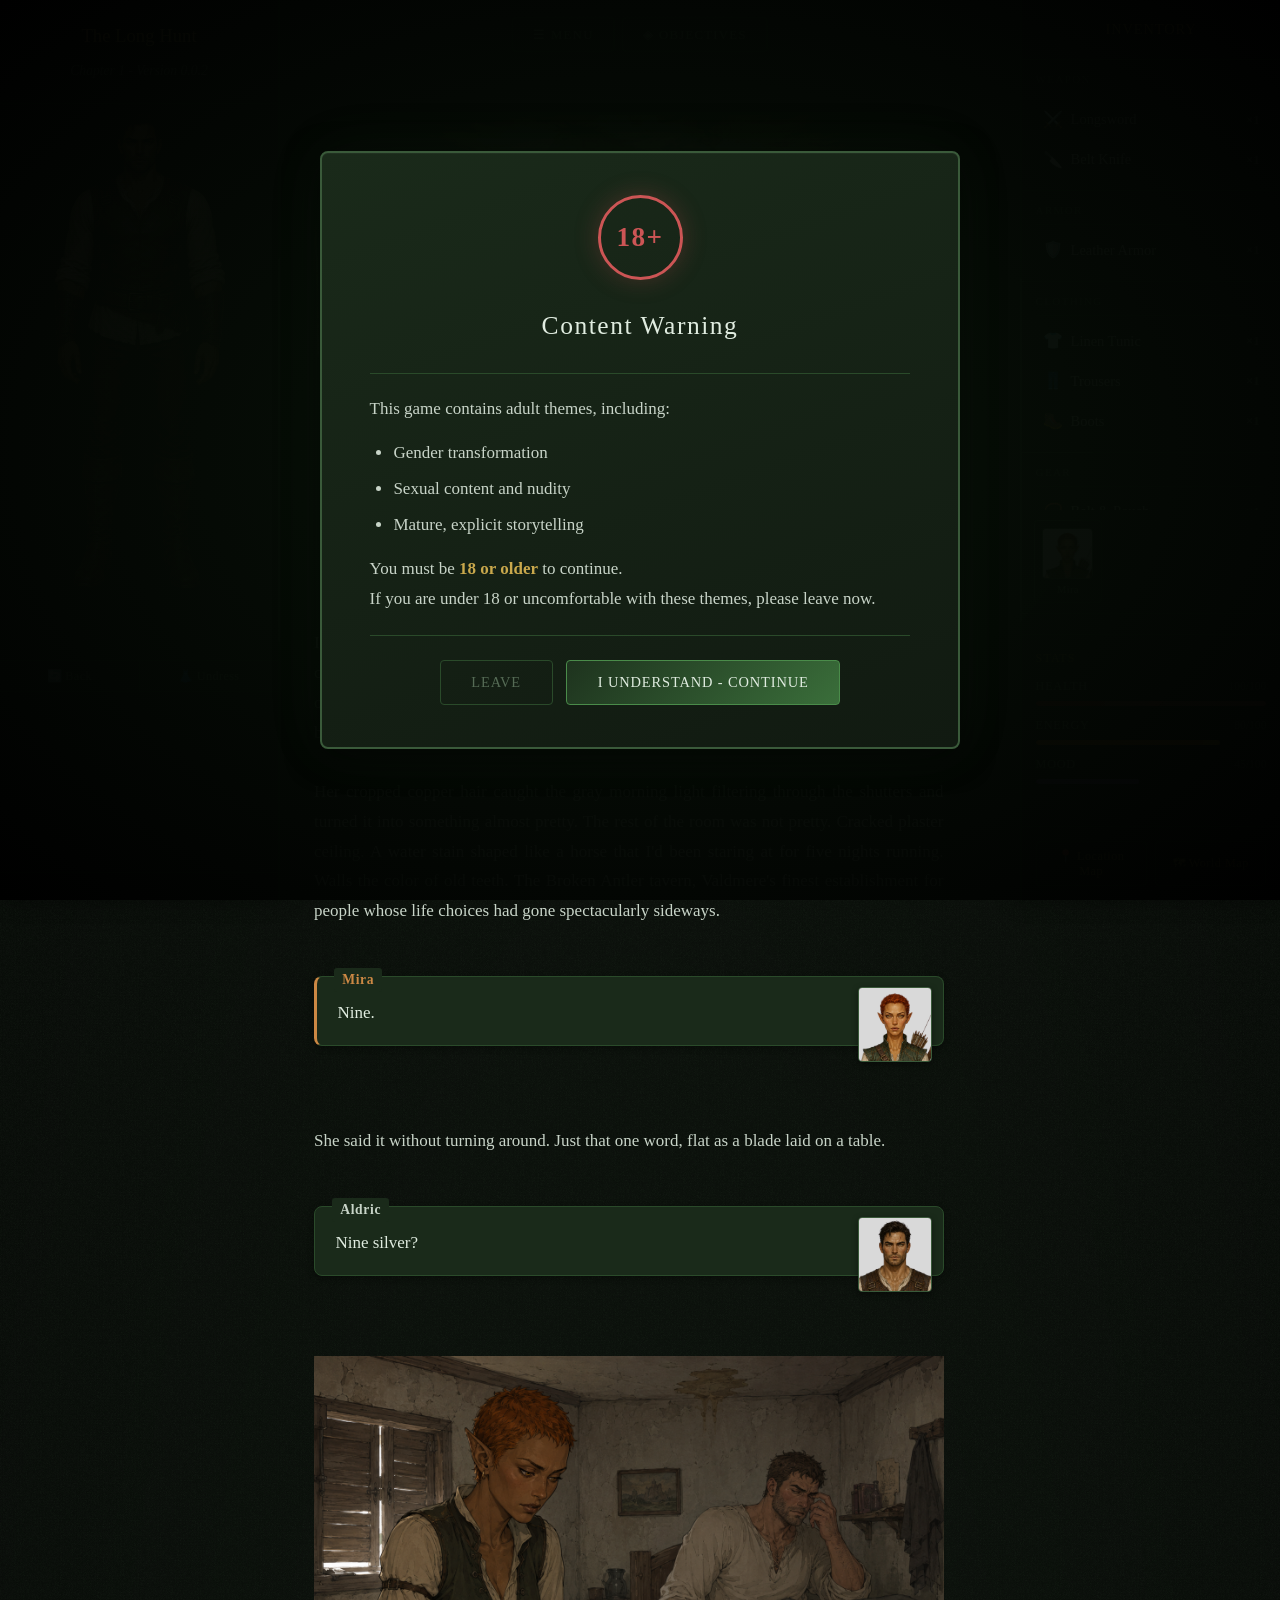
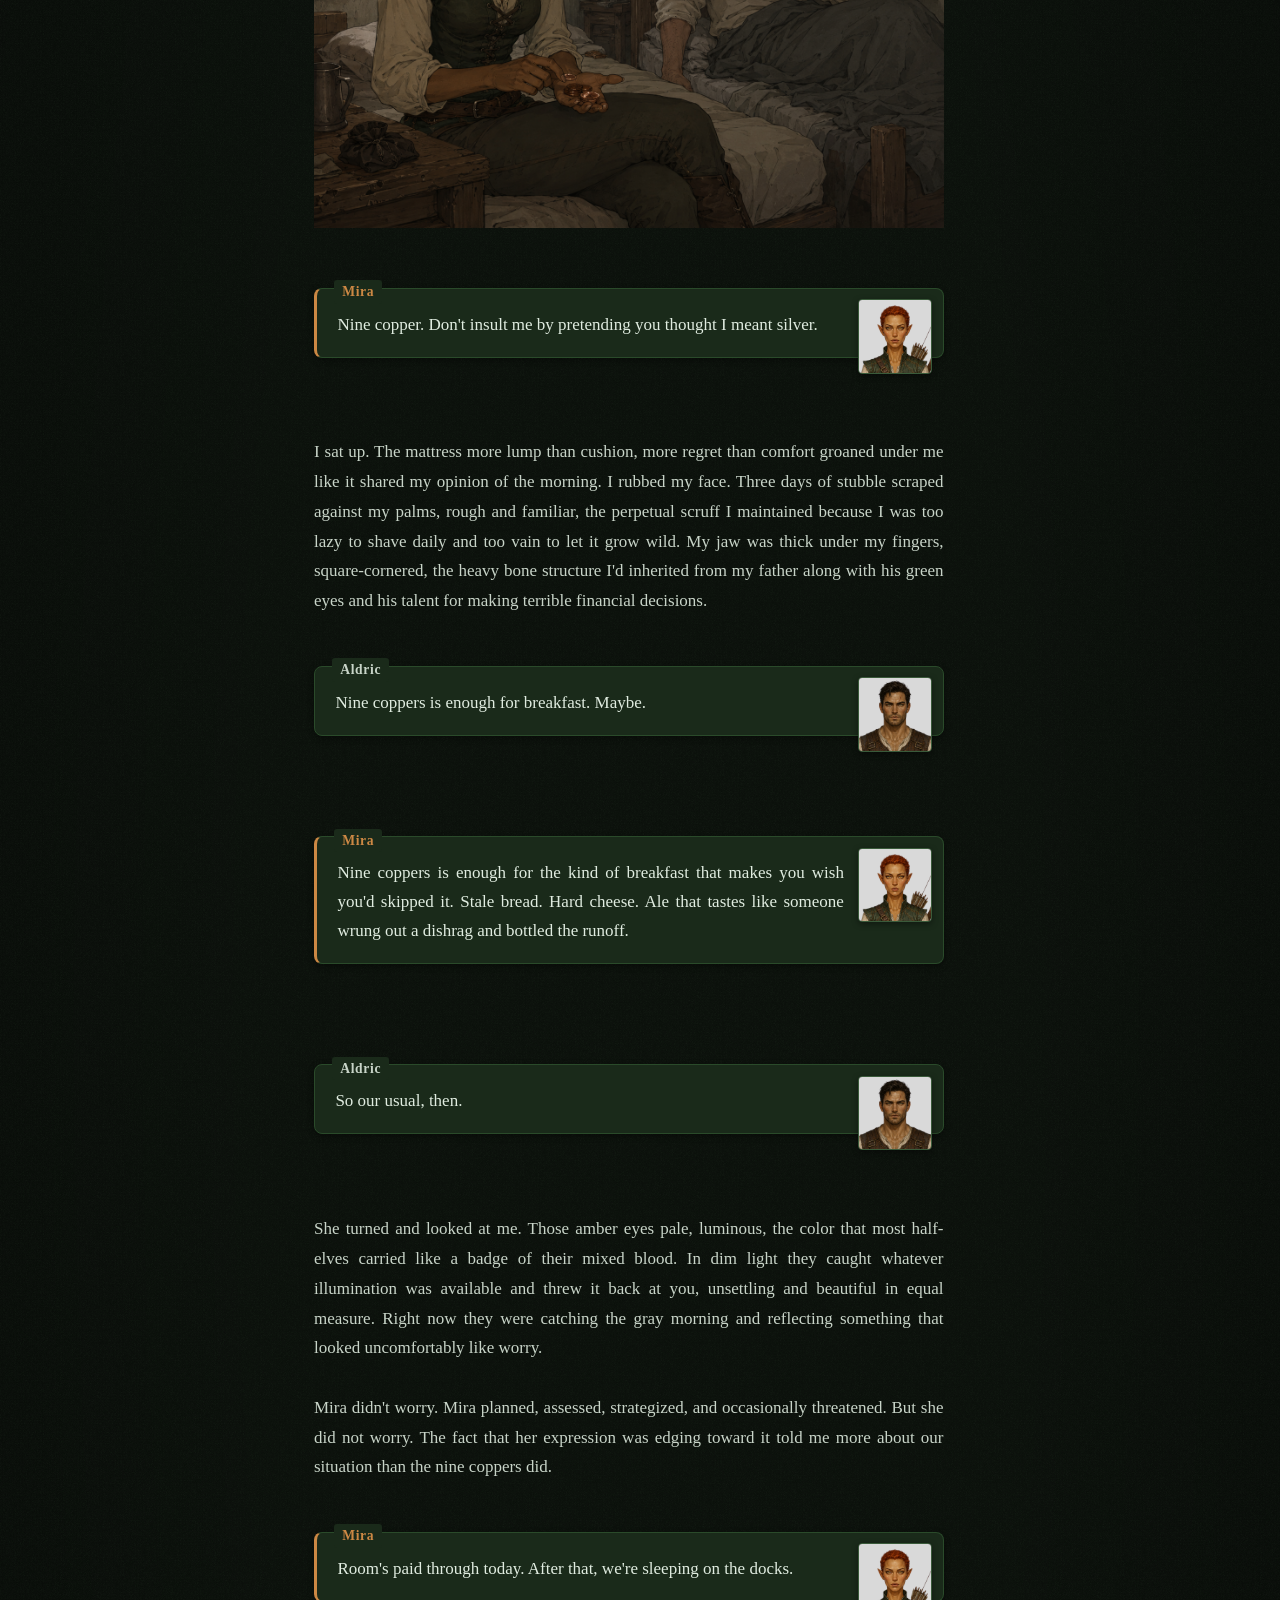
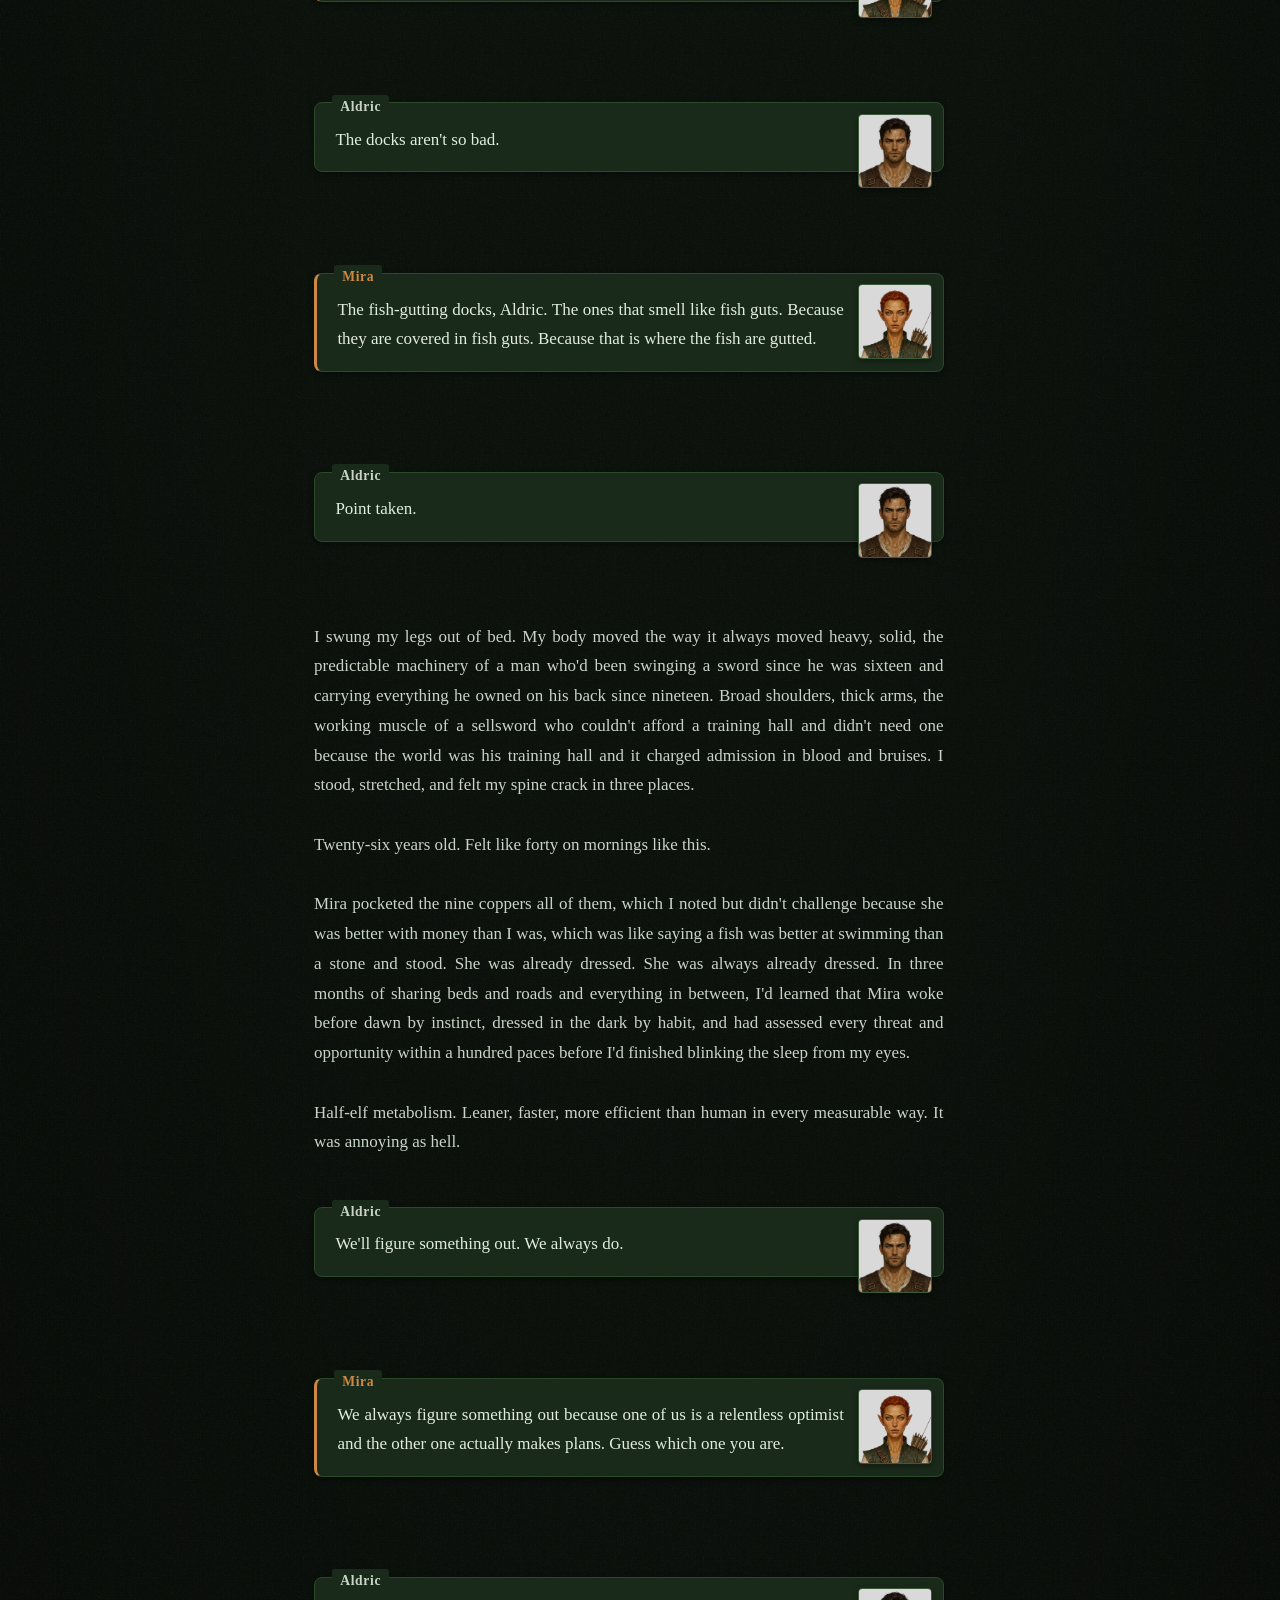
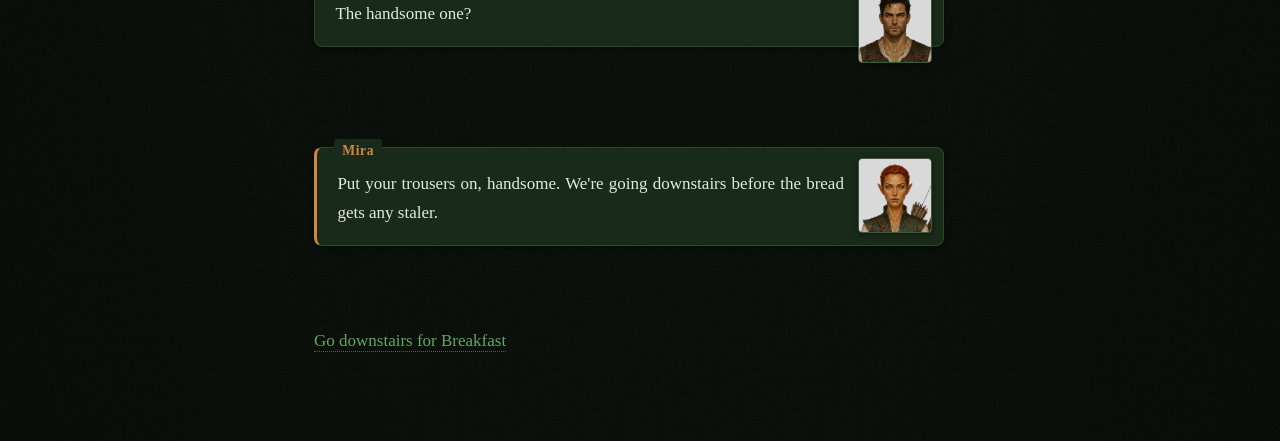
==== commit 5b2d0485: "all" ====
--- a/the-long-hunt-v0.0.2.html
+++ b/the-long-hunt-v0.0.2.html
@@ -3463,7 +3463,7 @@
         left.innerHTML =
           '<div class="sidebar-header">' +
             '<div class="char-name" id="ls-char-name">The Long Hunt</div>' +
-            '<div class="char-title" id="ls-char-title">Chapter 1</div>' +
+            '<div class="char-title" id="ls-char-title">Chapter 1 - Version 0.0.2</div>' +
           '</div>' +
           '<div class="body-viewer">' +
             '<div class="body-img-wrap">' +
